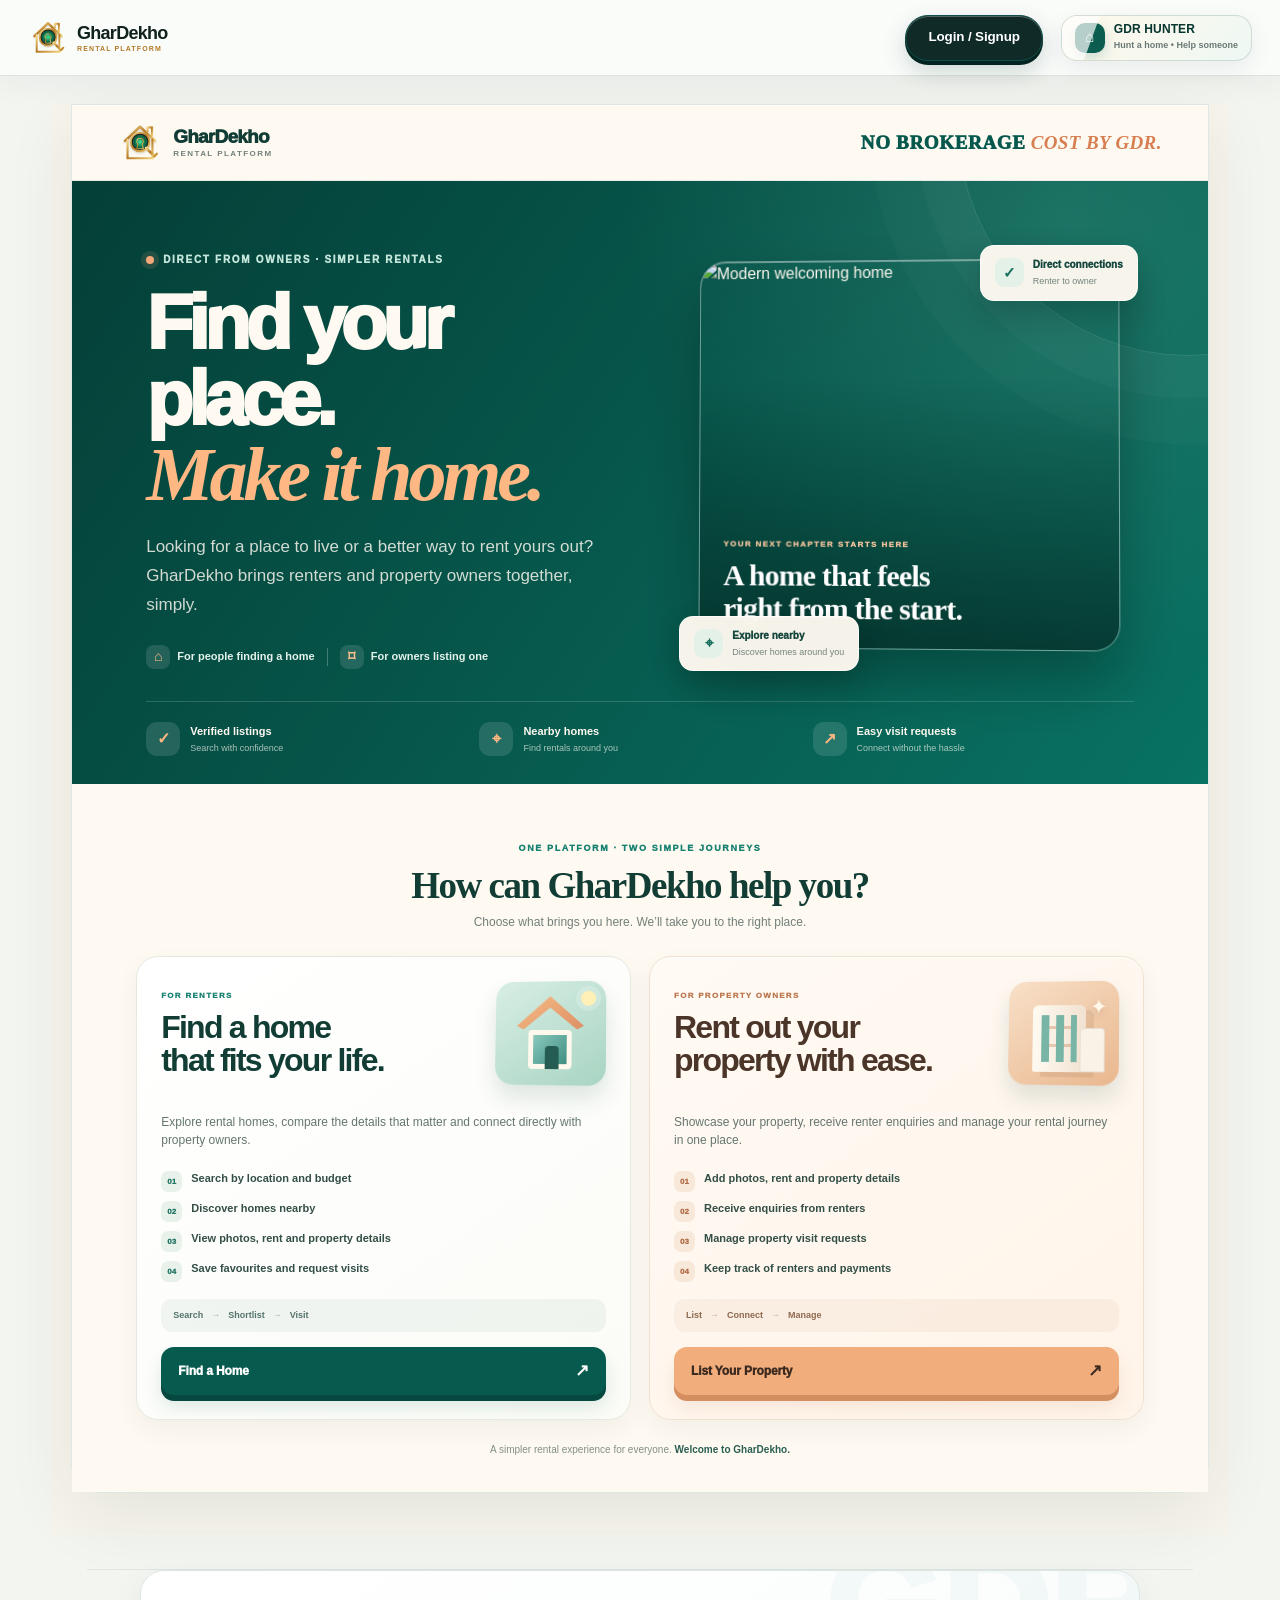
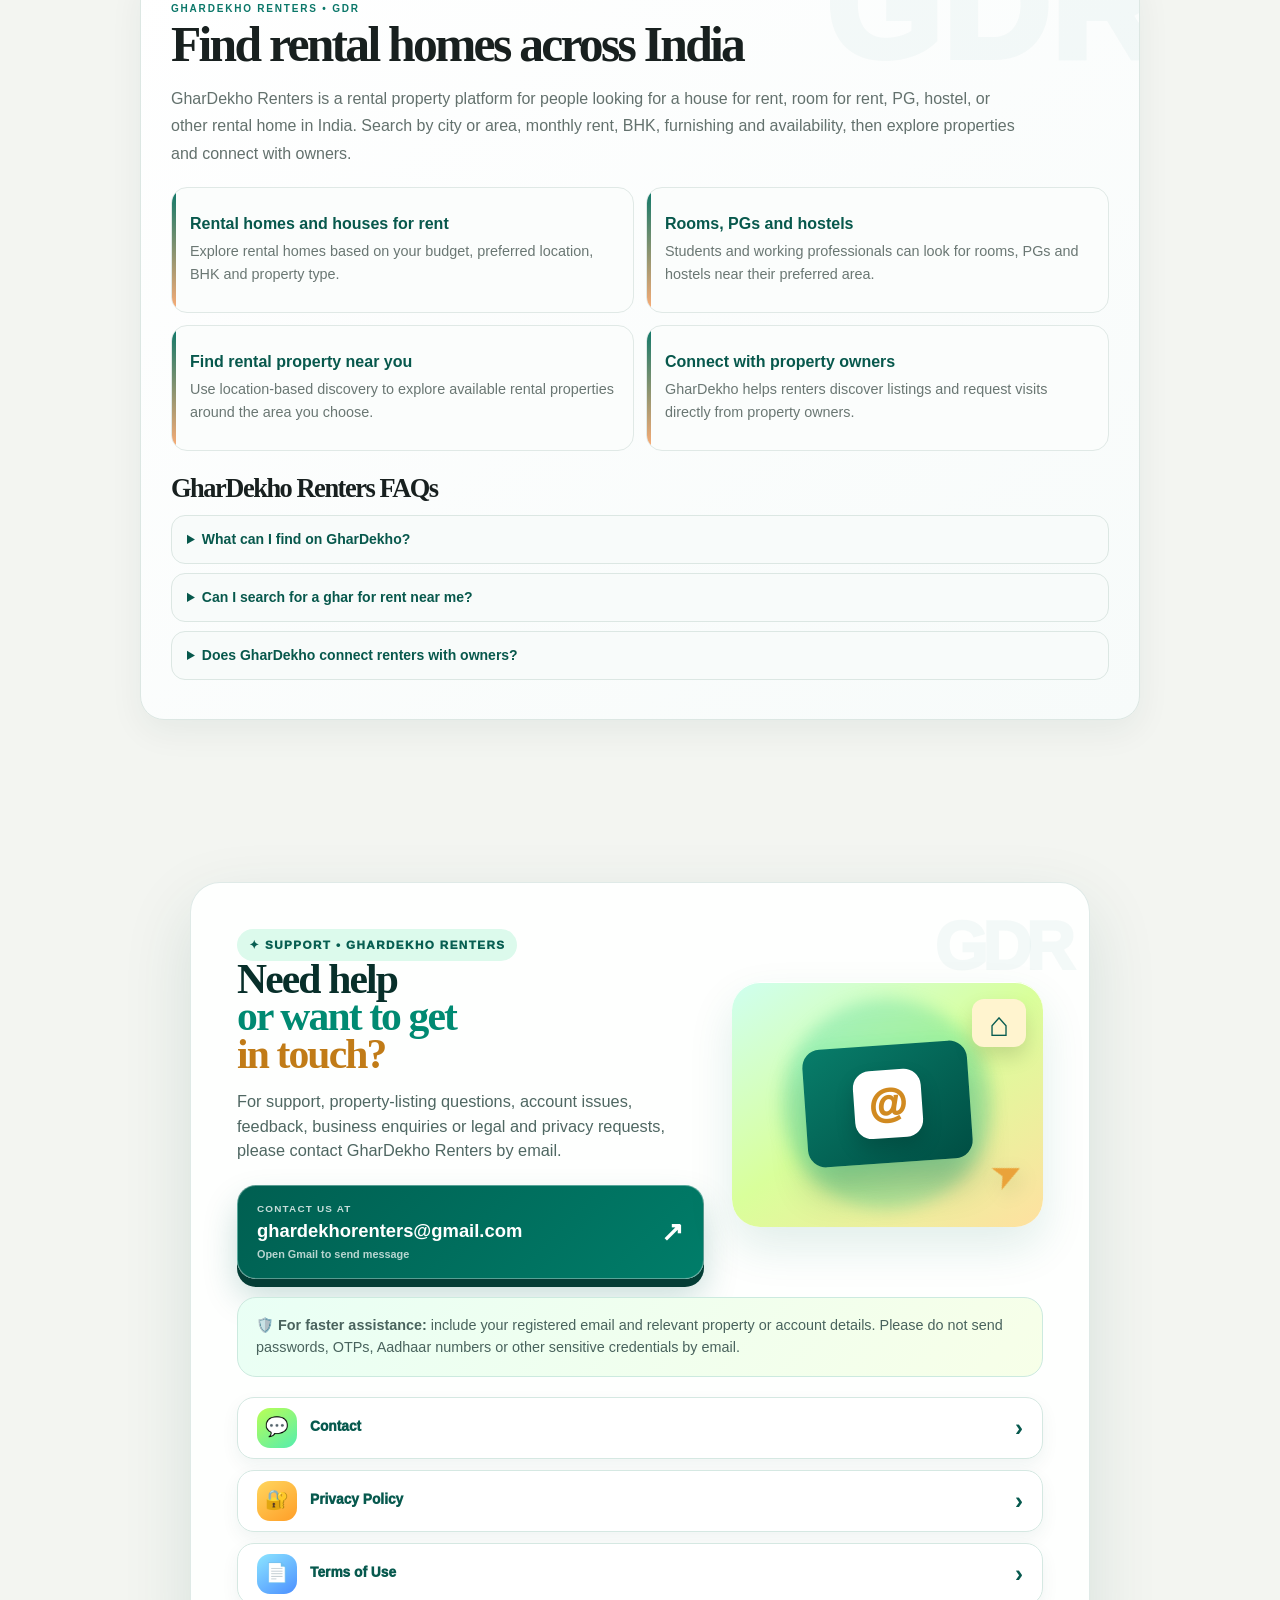
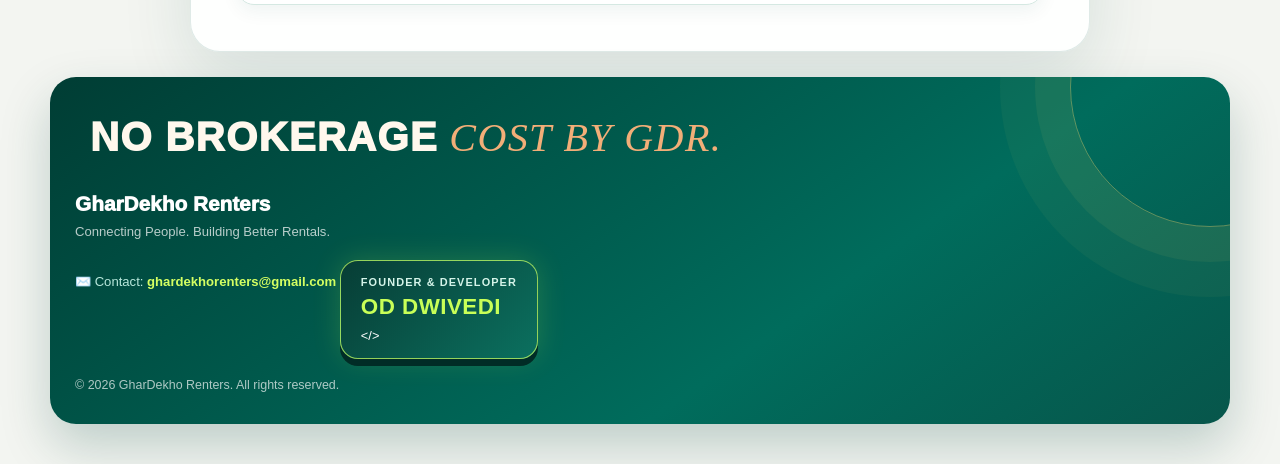
==== index.html @ 049d3e1b "Apply renter dashboard UI refinement" ====
<!DOCTYPE html>
<script id="gdr-admin-entrypoint">
(function(){
  try{
    var q=new URLSearchParams(location.search);
    var admin=q.get("admin")==="1";
    var auth=q.get("auth")==="1";
    if(admin && !auth && location.pathname!=="/admin" && location.pathname!=="/admin/"){
      location.replace("/admin/");
    }
  }catch(e){}
})();
</script>
<html lang="en">

<head>
<!-- GDR ADMIN ROUTE HARD ISOLATION: /admin must never boot the public SPA UI. -->
<script id="gdr-admin-route-hard-isolation">
(function(){
  var path=String(window.location.pathname||"").replace(/\/+$/,"")||"/";
  var isAdmin=path==="/admin" || path==="/admin/control" || path==="/admin/control.html" || new URLSearchParams(window.location.search).get("admin")==="1";
  if(!isAdmin) return;

  window.__gdAdminHardRoute=true;
  document.documentElement.classList.add("gd-admin-hard-route");

  /* The page accumulated many DOM MutationObservers. On /admin they are not
     needed and were causing a feedback/render storm (~500 MB and 'Page
     Unresponsive'). Keep the public SPA observers disabled on this route. */
  try{
    window.MutationObserver=class GDRAdminNoopMutationObserver{
      constructor(){}
      observe(){}
      disconnect(){}
      takeRecords(){return [];}
    };
  }catch(e){}

  function enforce(){
    document.documentElement.classList.add("gd-admin-hard-route");
    if(!document.body) return;

    document.body.classList.add("gd-auth-page");
    document.body.classList.remove("gd-renter-mode","gd-owner-mode");

    [
      "loggedOutLanding","homeSection","propertiesSection","visitSection",
      "propertyDetails","passwordResetSection","seoRentalGuide"
    ].forEach(function(id){
      var el=document.getElementById(id);
      if(el) el.style.setProperty("display","none","important");
    });

    var header=document.querySelector("header");
    if(header) header.style.setProperty("display","none","important");

    var footer=document.querySelector("footer");
    if(footer) footer.style.setProperty("display","none","important");

    var gateway=document.getElementById("gdAuthGateway");
    if(gateway) gateway.style.setProperty("display","none","important");

    var form=document.getElementById("gdAuthFormShell");
    if(form) form.style.setProperty("display","grid","important");

    var login=document.getElementById("loginSection");
    var adminMode=document.body.classList.contains("gd-admin-mode");
    var authenticated=document.body.classList.contains("gd-authenticated");

    if(login && !adminMode && !authenticated){
      login.style.setProperty("display","grid","important");
      login.style.setProperty("visibility","visible","important");
      login.style.setProperty("opacity","1","important");
    }

    var title=document.getElementById("premiumAuthTitle");
    var intro=document.getElementById("premiumAuthIntro");
    var brand=document.getElementById("gdAuthBrandText");
    var hint=document.getElementById("loginRoleHint");
    if(title && !adminMode) title.textContent="Admin Login";
    if(intro && !adminMode) intro.textContent="Secure administrator access. Email and password only.";
    if(brand && !adminMode) brand.textContent="Restricted GharDekho administration workspace.";
    if(hint && !adminMode) hint.textContent="Only the authorized admin account can enter the Admin Control Center.";

    ["signupBtn","googleLoginBtn","adminLoginModeBtn"].forEach(function(id){
      var el=document.getElementById(id);
      if(el) el.style.setProperty("display","none","important");
    });
    document.querySelectorAll(".gd-v4-role-switch,.gd-auth-mode-tabs,.role-switch").forEach(function(el){
      el.style.setProperty("display","none","important");
    });

    try{
      window.__gdAdminLoginRequested=true;
      sessionStorage.setItem("gd_login_destination","admin");
      sessionStorage.setItem("gd_pending_login_role","admin");
      sessionStorage.setItem("gd_active_role","admin");
    }catch(e){}
  }

  if(document.readyState==="loading"){
    document.addEventListener("DOMContentLoaded",enforce,{once:true});
  }else{
    enforce();
  }
  window.addEventListener("load",enforce,{once:true});
  window.addEventListener("pageshow",enforce);
  setTimeout(enforce,50);
  setTimeout(enforce,300);
  setTimeout(enforce,1000);
})();
</script>
<style id="gdr-admin-route-hard-isolation-css">
html.gd-admin-hard-route body > header,
html.gd-admin-hard-route body > footer,
html.gd-admin-hard-route #loggedOutLanding,
html.gd-admin-hard-route #homeSection,
html.gd-admin-hard-route #propertiesSection,
html.gd-admin-hard-route #visitSection,
html.gd-admin-hard-route #propertyDetails,
html.gd-admin-hard-route #passwordResetSection,
html.gd-admin-hard-route #seoRentalGuide,
html.gd-admin-hard-route #gdAuthGateway{
  display:none!important;
}
html.gd-admin-hard-route body > header,
html.gd-admin-hard-route body > footer{
  display:none!important;
}
html.gd-admin-hard-route main > section{
  display:none!important;
}
html.gd-admin-hard-route main > #loginSection{
  display:grid!important;
  visibility:visible!important;
  opacity:1!important;
}
html.gd-admin-hard-route main > #dashboardSection{
  display:none!important;
}
html.gd-admin-hard-route body.gd-admin-mode main > #loginSection{
  display:none!important;
}
html.gd-admin-hard-route body.gd-admin-mode main > #dashboardSection,
html.gd-admin-hard-route body.gd-authenticated.gd-admin-mode main > #dashboardSection{
  display:block!important;
}
html.gd-admin-hard-route body:not(.gd-admin-mode):not(.gd-authenticated) #loginSection{
  display:grid!important;
  visibility:visible!important;
  opacity:1!important;
}
html.gd-admin-hard-route body:not(.gd-admin-mode):not(.gd-authenticated) #gdAuthFormShell{
  display:grid!important;
}
html.gd-admin-hard-route body.gd-admin-mode #dashboardSection,
html.gd-admin-hard-route body.gd-authenticated.gd-admin-mode #dashboardSection{
  display:block!important;
}
html.gd-admin-hard-route body:not(.gd-admin-mode) .gd-v4-role-switch,
html.gd-admin-hard-route body:not(.gd-admin-mode) .gd-auth-mode-tabs,
html.gd-admin-hard-route body:not(.gd-admin-mode) .role-switch{
  display:none!important;
}
</style>
    <meta charset="UTF-8">
    <meta name="viewport" content="width=device-width, initial-scale=1.0">
    <meta name="referrer" content="strict-origin-when-cross-origin">

    <title>GharDekho Renters | House for Rent, Rooms, PGs & Hostels in India</title>
    <meta name="description" content="GharDekho Renters helps you find a ghar for rent, rental homes, rooms, PGs and hostels in India. Search by location, rent, BHK and availability, then connect directly with property owners.">
    <meta name="application-name" content="GharDekho Renters">
    <meta name="robots" content="index, follow, max-image-preview:large, max-snippet:-1, max-video-preview:-1">
    <link rel="canonical" href="https://ghardekhorenters.com/">
    <link rel="icon" href="https://ghardekhorenters.com/assets/gdr-mark.svg" type="image/svg+xml" sizes="any">
    <link rel="shortcut icon" href="https://ghardekhorenters.com/assets/gdr-mark.svg" type="image/svg+xml">
    <link rel="apple-touch-icon" href="https://ghardekhorenters.com/assets/gdr-mark.svg">
    <meta name="theme-color" content="#0b5d50">
    <meta property="og:image" content="https://ghardekhorenters.com/assets/gdr-logo.svg">
    <meta property="og:image:alt" content="GharDekho Renters GDR logo">
    <meta name="twitter:image" content="https://ghardekhorenters.com/assets/gdr-logo.svg">
    <meta property="og:site_name" content="GharDekho Renters">
    <meta property="og:type" content="website">
    <meta property="og:title" content="GharDekho Renters | House for Rent, Rooms, PGs & Hostels in India">
    <meta property="og:description" content="Find a ghar for rent, rental homes, rooms, PGs and hostels in India and connect directly with property owners.">
    <meta property="og:url" content="https://ghardekhorenters.com/">
    <meta name="twitter:card" content="summary">
    <meta name="twitter:title" content="GharDekho Renters | House for Rent, Rooms, PGs & Hostels in India">
    <meta name="twitter:description" content="Find a ghar for rent, rental homes, rooms, PGs and hostels in India.">
    <meta name="build" content="GharDekho Renters Premium Mobile v2">
    <script type="application/ld+json">
    {
      "@context": "https://schema.org",
      "@type": "Organization",
      "name": "GharDekho Renters",
      "alternateName": "GharDekho",
      "url": "https://ghardekhorenters.com/",
      "description": "GharDekho Renters (GDR) is a rental property discovery platform for rental homes, rooms, PGs and hostels across India. Renters can search by location, budget, BHK, furnishing and availability, then connect directly with property owners.",
      "logo": {
        "@type": "ImageObject",
        "url": "https://ghardekhorenters.com/assets/gdr-logo.svg",
        "width": 900,
        "height": 250
      },
      "contactPoint": {
        "@type": "ContactPoint",
        "contactType": "customer support",
        "email": "ghardekhorenters@gmail.com"
      },
      "founder": {
        "@type": "Person",
        "name": "OD Dwivedi",
        "description": "Founder and Developer of GharDekho Renters. Pursuing a Bachelor of Technology (B.Tech) in Computer Science and Engineering.",
        "alumniOf": {
          "@type": "EducationalOrganization",
          "name": "Delhi Public School, Vindhyanagar"
        },
        "hasCredential": {
          "@type": "EducationalOccupationalCredential",
          "credentialCategory": "Bachelor of Technology (B.Tech) in Computer Science and Engineering",
          "educationalLevel": "Undergraduate"
        }
      }
    }
    </script>
    <script type="application/ld+json">
    {
      "@context": "https://schema.org",
      "@type": "WebSite",
      "name": "GharDekho Renters",
      "alternateName": ["GharDekho", "GDR", "GharDekho Renters"],
      "url": "https://ghardekhorenters.com/",
      "description": "Find rental homes, rooms, PGs and hostels in India and connect directly with property owners."
    }
    </script>


    <style id="ghardekho-brand-v1-embedded">

/* =========================================================
   GHARDEKHO BRAND SYSTEM v1
   Visual redesign layer — functionality-safe
   ========================================================= */

:root {
  --gd-brand: #1f5f5b;
  --gd-brand-dark: #174a47;
  --gd-brand-soft: #e8f3f1;
  --gd-accent: #d98b45;
  --gd-accent-soft: #fff3e7;

  --gd-bg: #f7f8f6;
  --gd-surface: #ffffff;
  --gd-surface-soft: #f2f5f3;

  --gd-text: #18201f;
  --gd-text-soft: #5f6b68;
  --gd-text-faint: #7b8582;

  --gd-border: #dfe6e3;
  --gd-border-strong: #cbd6d2;

  --gd-success: #19734b;
  --gd-success-bg: #e9f6ef;
  --gd-danger: #b43b3b;
  --gd-danger-bg: #fff0f0;
  --gd-warning: #9a641c;
  --gd-warning-bg: #fff6e8;

  --gd-radius-sm: 10px;
  --gd-radius-md: 14px;
  --gd-radius-lg: 20px;

  --gd-shadow-sm: 0 2px 10px rgba(24, 32, 31, .06);
  --gd-shadow-md: 0 8px 28px rgba(24, 32, 31, .08);
  --gd-shadow-lg: 0 16px 42px rgba(24, 32, 31, .11);

  --gd-container: 1180px;
}

/* ---------- Base ---------- */

html {
  scroll-behavior: smooth;
  background: var(--gd-bg);
}

body {
  margin: 0;
  background:
    radial-gradient(circle at 90% 0%, rgba(31,95,91,.055), transparent 28rem),
    var(--gd-bg);
  color: var(--gd-text);
  font-family: Inter, ui-sans-serif, system-ui, -apple-system, BlinkMacSystemFont,
    "Segoe UI", sans-serif;
  font-size: 16px;
  line-height: 1.55;
  overflow-x: hidden;
}

*,
*::before,
*::after {
  box-sizing: border-box;
}

button,
input,
select,
textarea {
  font: inherit;
}

button,
a,
select,
input,
textarea {
  -webkit-tap-highlight-color: transparent;
}

button {
  min-height: 48px;
  border-radius: var(--gd-radius-sm);
  font-weight: 750;
  letter-spacing: -.01em;
  transition:
    transform .16s ease,
    box-shadow .16s ease,
    background-color .16s ease,
    border-color .16s ease,
    color .16s ease;
}

button:hover {
  transform: translateY(-1px);
}

button:active {
  transform: translateY(0);
}

button:focus-visible,
a:focus-visible,
input:focus-visible,
select:focus-visible,
textarea:focus-visible {
  outline: 3px solid rgba(31, 95, 91, .25);
  outline-offset: 2px;
}

/* ---------- Header ---------- */

header {
  position: sticky;
  top: 0;
  z-index: 1000;
  width: 100%;
  min-height: 72px;
  display: flex;
  align-items: center;
  gap: 24px;
  padding: 12px max(20px, calc((100% - var(--gd-container)) / 2));
  background: rgba(255,255,255,.94);
  border-bottom: 1px solid rgba(223,230,227,.9);
  box-shadow: 0 2px 18px rgba(24,32,31,.045);
  backdrop-filter: blur(14px);
}

header h1 {
  margin: 0;
  color: var(--gd-brand-dark);
  font-size: 1.55rem;
  line-height: 1;
  font-weight: 850;
  letter-spacing: -.045em;
  white-space: nowrap;
}

header nav {
  display: flex;
  align-items: center;
  gap: 22px;
  flex: 1;
}

header nav a {
  position: relative;
  color: var(--gd-text-soft);
  text-decoration: none;
  font-size: .94rem;
  font-weight: 700;
}

header nav a:hover {
  color: var(--gd-brand);
}

header nav a::after {
  content: "";
  position: absolute;
  left: 0;
  right: 100%;
  bottom: -7px;
  height: 2px;
  border-radius: 99px;
  background: var(--gd-brand);
  transition: right .18s ease;
}

header nav a:hover::after {
  right: 0;
}

#loginBtn,
#logoutBtn {
  position: relative;
  width: auto;
  min-width: 132px;
  min-height: 50px;
  padding: 0 19px;
  border: 1px solid rgba(255,255,255,.42);
  border-radius: 999px;
  background: radial-gradient(circle at 28% 18%,rgba(255,255,255,.20),transparent 32%),linear-gradient(180deg,#124f4a 0%,#073b37 48%,#062f2d 100%);
  color: #fff;
  font-weight: 900;
  letter-spacing: .01em;
  box-shadow: inset 0 1px 0 rgba(255,255,255,.28), inset 0 -3px 0 rgba(0,0,0,.16), 0 4px 0 #022421, 0 9px 18px rgba(4,50,46,.24), 0 18px 32px rgba(4,50,46,.10);
  overflow: hidden;
  transform: translateY(0);
  transition: transform .16s ease, box-shadow .16s ease, filter .16s ease;
}
#logoutBtn::before {
  content: "";
  position: absolute;
  left: 10%;
  right: 10%;
  top: 5px;
  height: 42%;
  border-radius: 999px;
  background: linear-gradient(180deg,rgba(255,255,255,.24),rgba(255,255,255,0));
  pointer-events: none;
}
#logoutBtn:hover {
  background: radial-gradient(circle at 28% 18%,rgba(255,255,255,.22),transparent 32%),linear-gradient(180deg,#165c56 0%,#073f3b 48%,#062f2d 100%);
  transform: translateY(-3px);
  filter: brightness(1.06);
  box-shadow: inset 0 1px 0 rgba(255,255,255,.32), inset 0 -3px 0 rgba(0,0,0,.16), 0 7px 0 #022421, 0 14px 25px rgba(4,50,46,.28), 0 22px 38px rgba(4,50,46,.12);
}
#logoutBtn:active {
  transform: translateY(2px);
  box-shadow: inset 0 1px 0 rgba(255,255,255,.20), inset 0 -2px 0 rgba(0,0,0,.18), 0 2px 0 #022421, 0 6px 12px rgba(4,50,46,.18);
}
#logoutBtn::after {
  content: "";
  position: absolute;
  inset: 2px;
  border-radius: 999px;
  border: 1px solid rgba(255,255,255,.10);
  pointer-events: none;
}
#logoutBtn { z-index: 1; }

#loginBtn:hover { background: var(--gd-brand-dark); }

/* ---------- Main layout ---------- */

main {
  width: min(var(--gd-container), calc(100% - 40px));
  margin: 0 auto;
  padding: 42px 0 72px;
}

section {
  scroll-margin-top: 92px;
}

#homeSection {
  position: relative;
  padding: 52px 0 36px;
}

#homeSection > h2 {
  max-width: 760px;
  margin: 0;
  color: var(--gd-text);
  font-size: clamp(2.15rem, 5vw, 4rem);
  line-height: 1.04;
  letter-spacing: -.055em;
  font-weight: 850;
}

#homeSection > p:not(#locationStatus) {
  max-width: 650px;
  margin: 18px 0 26px;
  color: var(--gd-text-soft);
  font-size: 1.08rem;
}

#authStatus {
  display: none;
}

#backendMessage {
  margin: 12px 0;
  border-radius: var(--gd-radius-sm);
}

#ownerAddPropertyCard input::placeholder,
#ownerAddPropertyCard textarea::placeholder {
  color: #a8b5b2 !important;
  opacity: 1 !important;
  font-weight: 500 !important;
}

#ownerAddPropertyCard input,
#ownerAddPropertyCard textarea {
  color: var(--gd-text);
}

#mobilePropertySubmitStatus {
  margin: 10px 0 8px;
  padding: 0 4px;
  min-height: 0;
  font-size: 13px;
  line-height: 1.45;
  font-weight: 650;
}

#mobilePropertySubmitStatus.error {
  padding: 11px 13px;
  color: #8a2f2f;
  background: #fff4f4;
  border: 1px solid #f0caca;
  border-radius: 12px;
}

#mobilePropertySubmitStatus.info {
  padding: 11px 13px;
  color: #49645f;
  background: #f4f9f7;
  border: 1px solid #d9e8e3;
  border-radius: 12px;
}

#mobilePropertySubmitStatus.success {
  padding: 11px 13px;
  color: #17665e;
  background: #eef9f5;
  border: 1px solid #cce7df;
  border-radius: 12px;
}

/* ---------- Search ---------- */

.search-box {
  position: relative;
  display: grid;
  grid-template-columns: minmax(220px, 1.7fr) minmax(130px, .8fr) minmax(150px, .9fr) minmax(150px, .9fr);
  gap: 10px;
  padding: 12px;
  margin-top: 28px;
  background: var(--gd-surface);
  border: 1px solid var(--gd-border);
  border-radius: var(--gd-radius-lg);
  box-shadow: var(--gd-shadow-md);
}

.search-box input,
.search-box select {
  min-height: 52px;
  width: 100%;
  padding: 0 15px;
  color: var(--gd-text);
  background: #fff;
  border: 1px solid var(--gd-border);
  border-radius: var(--gd-radius-sm);
}

.search-box input::placeholder {
  color: var(--gd-text-faint);
}

.search-box input:focus,
.search-box select:focus {
  border-color: var(--gd-brand);
  box-shadow: 0 0 0 3px rgba(31,95,91,.09);
}

#searchBtn {
  background: var(--gd-brand);
  color: #fff;
  box-shadow: 0 6px 18px rgba(31,95,91,.18);
}

#searchBtn:hover {
  background: var(--gd-brand-dark);
}

#nearMeBtn {
  background: var(--gd-brand-soft);
  color: var(--gd-brand-dark);
  border: 1px solid #c9dfdb;
}

#radiusSelect {
  background: var(--gd-surface-soft);
}

#locationStatus {
  min-height: 26px;
  margin: 12px 4px 0;
  color: var(--gd-text-soft);
  font-size: .92rem;
}

/* ---------- Section headings ---------- */

#propertiesSection {
  padding-top: 36px;
}

.section-title,
#propertiesSection h2 {
  margin: 0;
  color: var(--gd-text);
  font-size: clamp(1.55rem, 3vw, 2.15rem);
  line-height: 1.15;
  letter-spacing: -.035em;
  font-weight: 820;
}

#propertiesSection > .small-text {
  margin: 8px 0 22px;
  color: var(--gd-text-soft);
}

/* ---------- Property grid/cards ---------- */

.property-grid {
  display: grid;
  grid-template-columns: repeat(3, minmax(0, 1fr));
  gap: 18px;
  margin-top: 18px;
}

.property-card {
  min-width: 0;
  overflow: hidden;
  background: var(--gd-surface);
  border: 1px solid var(--gd-border);
  border-radius: var(--gd-radius-lg);
  box-shadow: var(--gd-shadow-sm);
  transition: transform .2s ease, box-shadow .2s ease, border-color .2s ease;
}

.property-card:hover {
  transform: translateY(-3px);
  border-color: #cbd9d5;
  box-shadow: var(--gd-shadow-md);
}

.property-card-image {
  display: block;
  width: 100%;
  height: 218px;
  object-fit: cover;
}

.property-card-body {
  padding: 18px;
}

.property-card-body h3 {
  margin: 0 0 7px;
  color: var(--gd-text);
  font-size: 1.14rem;
  line-height: 1.25;
  font-weight: 800;
  letter-spacing: -.02em;
}

.property-card-body p {
  margin: 7px 0;
  color: var(--gd-text-soft);
  font-size: .94rem;
}

.property-rent {
  margin: 12px 0 8px !important;
  color: var(--gd-brand-dark) !important;
  font-size: 1.35rem !important;
  font-weight: 850 !important;
  letter-spacing: -.025em;
}

.property-actions,
.detail-actions {
  display: flex;
  flex-wrap: wrap;
  gap: 9px;
  margin-top: 15px;
}

.property-actions button,
.detail-actions button,
.detail-actions a {
  min-height: 46px;
  width: auto;
  padding: 0 15px;
}

.favorite-btn {
  background: #fff !important;
  color: var(--gd-text) !important;
  border: 1px solid var(--gd-border-strong) !important;
}

.property-actions button:not(.favorite-btn),
.detail-actions button {
  background: var(--gd-brand);
  color: #fff;
}

.property-actions button:not(.favorite-btn):hover,
.detail-actions button:hover {
  background: var(--gd-brand-dark);
}

/* ---------- Status badges ---------- */

.verified-badge,
.available-badge,
.owner-badge,
.renter-occupied-badge,
.occupied-badge,
.pending-badge,
.soon-backend-badge,
.soon-available-badge {
  display: inline-flex;
  align-items: center;
  min-height: 30px;
  padding: 4px 10px;
  border-radius: 999px;
  font-size: .76rem;
  font-weight: 800;
}

.verified-badge,
.available-badge,
.owner-badge {
  background: var(--gd-success-bg) !important;
  color: var(--gd-success) !important;
  border: 1px solid #c8e7d5 !important;
}

.occupied-badge,
.renter-occupied-badge,
.pending-badge {
  background: var(--gd-danger-bg) !important;
  color: var(--gd-danger) !important;
  border: 1px solid #f0c9c9 !important;
}

.soon-backend-badge,
.soon-available-badge {
  background: var(--gd-warning-bg) !important;
  color: var(--gd-warning) !important;
  border: 1px solid #f0d5a8 !important;
}

/* ---------- Detail page ---------- */

#propertyDetails {
  padding-top: 30px;
}

#propertyDetails > h2 {
  margin-bottom: 16px;
}

.property-detail-card {
  overflow: hidden;
  background: var(--gd-surface);
  border: 1px solid var(--gd-border);
  border-radius: var(--gd-radius-lg);
  box-shadow: var(--gd-shadow-md);
}

.property-detail-image {
  width: 100%;
  max-height: 560px;
  object-fit: cover;
}

.property-detail-body {
  padding: 24px;
}

.detail-rent {
  margin: 7px 0 12px;
  color: var(--gd-brand-dark);
  font-size: clamp(1.8rem, 5vw, 2.65rem);
  line-height: 1;
  font-weight: 900;
  letter-spacing: -.04em;
}

.detail-rent span {
  color: var(--gd-text-soft);
  font-size: .95rem;
  font-weight: 600;
  letter-spacing: 0;
}

.detail-location {
  color: var(--gd-text-soft);
}

/* ---------- Owner explore restrictions ---------- */
/* Owners may explore nearby properties and request visits, but do not get
   renter-only favourites/save controls while in Owner explore mode. */
body.gd-owner-mode .owner-saved-properties-card {
  display: block !important;
}

/* ---------- Auth ---------- */

#loginSection {
  max-width: 620px;
  margin: 34px auto 0;
}

.auth-card {
  padding: 28px;
  background: var(--gd-surface);
  border: 1px solid var(--gd-border);
  border-radius: var(--gd-radius-lg);
  box-shadow: var(--gd-shadow-md);
}

.auth-card h3 {
  margin-top: 0;
}

.auth-card .small-text {
  color: var(--gd-text-soft);
}

.auth-grid {
  display: grid;
  grid-template-columns: 1fr;
  gap: 12px;
}

.auth-grid input,
.auth-card input,
.auth-card select {
  min-height: 52px;
  width: 100%;
  padding: 0 15px;
  border: 1px solid var(--gd-border-strong);
  border-radius: var(--gd-radius-sm);
}

.role-switch {
  display: grid;
  grid-template-columns: 1fr 1fr;
  gap: 10px;
  margin: 18px 0;
}

.role-switch label {
  display: flex;
  align-items: center;
  justify-content: center;
  min-height: 50px;
  padding: 0 12px;
  color: var(--gd-text-soft);
  background: var(--gd-surface-soft);
  border: 1px solid var(--gd-border);
  border-radius: var(--gd-radius-sm);
  font-weight: 750;
  cursor: pointer;
}

.role-switch input {
  width: auto !important;
  min-height: auto !important;
  margin-right: 8px;
}

#signupBtn,
#loginSubmitBtn {
  width: 100%;
  margin-top: 9px;
  background: var(--gd-brand);
  color: #fff;
}

.security-note {
  margin-top: 16px;
  padding: 12px 14px;
  background: var(--gd-brand-soft);
  color: var(--gd-brand-dark);
  border: 1px solid #cfe2de;
  border-radius: var(--gd-radius-sm);
  font-size: .87rem;
}

/* ---------- Visit booking ---------- */

#visitSection {
  max-width: 680px;
  margin: 28px auto;
  padding: 26px;
  background: var(--gd-surface);
  border: 1px solid var(--gd-border);
  border-radius: var(--gd-radius-lg);
  box-shadow: var(--gd-shadow-md);
}

#visitSection input {
  width: 100%;
  min-height: 52px;
  margin: 6px 0;
  padding: 0 14px;
  border: 1px solid var(--gd-border-strong);
  border-radius: var(--gd-radius-sm);
}

#bookVisitBtn {
  width: 100%;
  margin-top: 12px;
  background: var(--gd-brand);
  color: #fff;
}

/* ---------- Dashboard / account area ---------- */

#dashboardSection {
  margin-top: 38px;
  padding: 0;
  background: transparent;
  border: 0;
  box-shadow: none;
}

#dashboardSection > h2 {
  margin-bottom: 4px;
  font-size: clamp(1.6rem, 3vw, 2.2rem);
}

.dashboard-card,
.owner-panel {
  background: var(--gd-surface);
  border: 1px solid var(--gd-border);
  border-radius: var(--gd-radius-md);
  box-shadow: var(--gd-shadow-sm);
}

.dashboard-card {
  padding: 20px;
  margin-top: 14px;
}

.dashboard-card h3 {
  margin-top: 0;
  color: var(--gd-text);
  font-size: 1.08rem;
}

.owner-property-row,
.visit-row {
  padding: 14px;
  margin: 9px 0;
  background: var(--gd-surface-soft);
  border: 1px solid var(--gd-border);
  border-radius: var(--gd-radius-sm);
}

.owner-image-upload-field { grid-column: 1 / -1; padding: 16px; border: 1px dashed #cbd6d2; border-radius: 14px; background: #f8fbfa; }
.owner-upload-label { display:flex; flex-direction:column; gap:4px; margin-bottom:10px; color:#174a47; font-weight:800; cursor:pointer; }
.owner-upload-label small { color:#5f6b68; font-weight:500; }
.owner-image-upload-actions { display:flex; gap:10px; flex-wrap:wrap; margin-bottom:10px; }
.secondary-action-btn { border:1px solid #cbd6d2; background:#fff; color:#174a47; border-radius:10px; padding:10px 14px; font-weight:700; cursor:pointer; }
.secondary-action-btn:hover { background:#e8f3f1; }
.property-image-preview { display:flex; align-items:center; gap:12px; margin:10px 0; padding:10px; background:#fff; border:1px solid #dfe6e3; border-radius:12px; }
.property-image-preview img { width:88px; height:66px; object-fit:cover; border-radius:8px; border:1px solid #dfe6e3; }
.property-image-preview span { min-width:0; overflow-wrap:anywhere; color:#5f6b68; font-size:.9rem; }
@media (max-width:680px) { .owner-image-upload-field { grid-column:auto; } }

#addPropertyForm {
  display: grid;
  gap: 10px;
}

#addPropertyForm input,
#addPropertyForm select,
#addPropertyForm textarea {
  width: 100%;
  min-height: 52px;
  padding: 12px 14px;
  border: 1px solid var(--gd-border-strong);
  border-radius: var(--gd-radius-sm);
}

#addPropertyForm textarea {
  min-height: 130px;
}

.gd-owner-location-actions{display:flex;flex-wrap:wrap;align-items:center;gap:8px;margin-top:8px}
.gd-owner-location-actions button{min-height:42px;padding:9px 14px}
.gd-owner-location-actions small{flex:1 1 220px;color:var(--gd-text-soft);font-size:.82rem}
#useOwnerCurrentLocationBtn:disabled{opacity:.65;cursor:wait}

#verifyLocationBtn {
  background: var(--gd-brand-soft);
  color: var(--gd-brand-dark);
  border: 1px solid #c9dfdb;
}

#addPropertyBtn {
  background: var(--gd-brand);
  color: #fff;
}

/* ---------- Pagination / states ---------- */

.pagination-controls {
  display: flex;
  justify-content: flex-end;
  align-items: center;
  gap: 8px;
  margin-top: 16px;
  color: var(--gd-text-soft);
  font-size: .9rem;
}

.pagination-controls select {
  width: auto;
  min-width: 80px;
  min-height: 42px;
  padding: 0 10px;
  border: 1px solid var(--gd-border);
  border-radius: var(--gd-radius-sm);
  background: #fff;
}

.pagination {
  display: flex;
  justify-content: center;
  align-items: center;
  gap: 9px;
  margin: 22px 0;
}

.empty-state {
  width: 100%;
  padding: 42px 22px;
  text-align: center;
  background: var(--gd-surface);
  border: 1px dashed var(--gd-border-strong);
  border-radius: var(--gd-radius-lg);
}

.empty-state h3 {
  margin-top: 0;
}

.loading-text {
  padding: 48px 20px;
  text-align: center;
  color: var(--gd-text-soft);
}

/* ---------- Generic messages ---------- */

.backend-message.success {
  background: var(--gd-success-bg);
  color: var(--gd-success);
  border: 1px solid #c8e7d5;
}

.backend-message.error {
  background: var(--gd-danger-bg);
  color: var(--gd-danger);
  border: 1px solid #f0c9c9;
}

.small-text,
.muted {
  color: var(--gd-text-soft);
  font-size: .9rem;
}

/* ---------- Footer ---------- */

footer {
  width: min(var(--gd-container), calc(100% - 40px)) !important;
  margin: 0 auto 28px !important;
  padding-top: 22px;
  color: var(--gd-text-faint) !important;
  border-top: 1px solid var(--gd-border);
  font-size: .82rem !important;
}

/* ---------- Responsive ---------- */

@media (max-width: 960px) {
  header {
    gap: 16px;
  }

  header nav {
    gap: 16px;
  }

  .property-grid {
    grid-template-columns: repeat(2, minmax(0, 1fr));
  }

  .search-box {
    grid-template-columns: repeat(2, minmax(0, 1fr));
  }
}

@media (max-width: 680px) {
  header {
    min-height: 64px;
    padding: 10px 16px;
    gap: 12px;
  }

  header h1 {
    font-size: 1.38rem;
  }

  header nav {
    order: 3;
    width: 100%;
    overflow-x: auto;
    padding: 2px 0 4px;
    gap: 18px;
    scrollbar-width: none;
  }

  header nav::-webkit-scrollbar {
    display: none;
  }

  header nav a {
    flex: 0 0 auto;
    font-size: .9rem;
  }

  #loginBtn,
  #logoutBtn {
    min-width: 112px;
    min-height: 44px;
    padding: 0 13px;
    font-size: .88rem;
  }

  main {
    width: min(100% - 28px, var(--gd-container));
    padding-top: 22px;
  }

  #homeSection {
    padding: 28px 0 22px;
  }

  #homeSection > h2 {
    font-size: clamp(2rem, 10vw, 2.85rem);
    letter-spacing: -.05em;
  }

  #homeSection > p:not(#locationStatus) {
    margin-top: 14px;
    font-size: 1rem;
  }

  .search-box {
    grid-template-columns: 1fr 1fr;
    gap: 9px;
    padding: 10px;
    margin-top: 20px;
    border-radius: 16px;
  }

  .search-box input,
  .search-box select {
    min-height: 50px;
    font-size: .94rem;
  }

  .search-box input {
    grid-column: 1 / -1;
  }

  #searchBtn,
  #nearMeBtn {
    width: 100%;
  }

  #radiusSelect {
    grid-column: 1 / -1;
  }

  .property-grid {
    grid-template-columns: 1fr;
    gap: 14px;
  }

  .property-card-image {
    height: 205px;
  }

  .property-card-body {
    padding: 16px;
  }

  .property-actions {
    display: grid;
    grid-template-columns: 1fr 1.4fr;
  }

  .property-actions button {
    width: 100%;
  }

  .pagination-controls {
    justify-content: space-between;
  }

  #loginSection,
  #visitSection {
    margin-top: 22px;
  }

  .auth-card,
  #visitSection {
    padding: 20px 16px;
    border-radius: 16px;
  }

  .role-switch {
    grid-template-columns: 1fr;
  }

  .detail-actions {
    display: grid;
    grid-template-columns: 1fr;
  }

  .detail-actions a,
  .detail-actions button {
    width: 100%;
  }
}

@media (max-width: 390px) {
  header {
    flex-wrap: wrap;
  }

  #loginBtn,
  #logoutBtn {
    margin-left: auto;
  }

  .search-box {
    grid-template-columns: 1fr;
  }

  #searchBtn,
  #nearMeBtn,
  #radiusSelect {
    grid-column: auto;
  }

  .property-actions {
    grid-template-columns: 1fr;
  }
}

@media (prefers-reduced-motion: reduce) {
  *,
  *::before,
  *::after {
    scroll-behavior: auto !important;
    transition-duration: .01ms !important;
    animation-duration: .01ms !important;
    animation-iteration-count: 1 !important;
  }
}

    </style>

    <style>
        /* Backend-connected UI additions */

        .backend-message {
            margin: 12px 0;
            padding: 10px 14px;
            border-radius: 8px;
            font-size: 14px;
            display: none;
        }

        .backend-message.success {
            display: block;
            background: #e8f8ee;
            color: #16733a;        }

        .backend-message.error {
            display: block;
            background: #fdecec;
            color: #a52222;
        }

        .property-grid {
            display: grid;
            grid-template-columns: repeat(auto-fit, minmax(280px, 1fr));
            gap: 20px;
            margin-top: 20px;
        }

        .property-card {
            position: relative;
        }

        .favorite-btn {
            cursor: pointer;
        }

        .verified-badge {
            display: inline-block;
            padding: 4px 8px;
            border-radius: 20px;
            background: #e8f8ee;
            color: #16733a;
            font-size: 12px;
            font-weight: 600;
        }

        .occupied-badge {
            display: inline-block;
            padding: 4px 8px;
            border-radius: 20px;
            background: #fdecec;
            color: #a52222;
            font-size: 12px;
            font-weight: 600;
        }

        .pending-badge {
            display: inline-block;
            padding: 5px 10px;
            border-radius: 20px;
            background: #fdecec;
            color: #b42318;
            font-size: 12px;
            font-weight: 700;
        }

        .available-badge {
            display: inline-block;
            padding: 5px 10px;
            border-radius: 20px;
            background: #e8f8ee;
            color: #16733a;
            font-size: 12px;
            font-weight: 700;
        }

        .renter-occupied-badge {
            display: inline-block;
            padding: 5px 10px;
            border-radius: 20px;
            background: #fdecec;
            color: #b42318;
            font-size: 12px;
            font-weight: 700;
        }

        .property-detail-card {
            padding: 20px;
            margin-top: 20px;
        }

        .property-detail-card img {
            max-width: 100%;
            border-radius: 12px;
        }

        .hidden {
            display: none !important;
        }

        .section-title {
            margin-bottom: 10px;
        }

        .small-text {
            font-size: 13px;
            color: #666;
        }

        .auth-status {
            margin: 10px 0;
            font-weight: 600;
        }

        .nearby-result {
            margin-top: 10px;
            font-weight: 600;
        }

        .cost-box {
            margin-top: 15px;
            padding: 15px;
            background: #f5f7fb;
            border-radius: 10px;
        }

        .owner-panel {
            margin-top: 25px;
            padding: 20px;
        }

        .owner-property-row,
        .visit-row {
            padding: 12px;
            margin: 8px 0;
            border-radius: 8px;
            background: #f5f7fb;
        }

        input,
        select,
        textarea {
            max-width: 100%;
        }

        .loading-text {
            text-align: center;
            padding: 20px;
        }

        .auth-card, .dashboard-card {
            margin-top: 18px; padding: 20px; border-radius: 14px;
            background: #fff; box-shadow: 0 4px 18px rgba(0,0,0,.07);
        }
        .auth-grid, .dashboard-grid {
            display: grid; grid-template-columns: repeat(auto-fit,minmax(260px,1fr)); gap: 12px;
        }
        .otp-box { margin-top: 14px; padding: 14px; background:#f5f7fb; border-radius:10px; }
        #passwordResetOtp { letter-spacing: .28em; font-weight: 800; text-align: center; }
        #passwordResetEmail[readonly] { background:#f8fafc; cursor:not-allowed; }
        .role-switch { display:flex; gap:8px; flex-wrap:wrap; margin:12px 0; }
        .role-switch button.active { font-weight:700; outline:2px solid currentColor; }
        .owner-badge { display:inline-block; padding:4px 9px; border-radius:20px; background:#e8f8ee; color:#16733a; font-size:12px; font-weight:700; }
        .renter-owner-details-card{margin-top:24px;padding:18px;border:1px solid #dfe6e3;border-radius:16px;background:#f8fbfa}
        .renter-owner-details-head{display:flex;align-items:center;justify-content:space-between;gap:12px;margin-bottom:14px}
        .renter-owner-details-head h3{margin:3px 0 0}
        .renter-owner-details-grid{display:grid;grid-template-columns:repeat(2,minmax(0,1fr));gap:12px}
        .renter-owner-details-grid>div{padding:12px;border:1px solid #dfe6e3;border-radius:12px;background:#fff}
        .renter-owner-details-grid span{display:block;color:#64716e;font-size:12px;margin-bottom:3px}
        .renter-owner-details-grid strong{color:#18201f;overflow-wrap:anywhere}
        .renter-owner-details-grid a{color:#1f5f5b;text-decoration:none}
        .renter-payment-warning{margin-top:14px;padding:13px 15px;border:1px solid #f0c9c9;border-radius:12px;background:#fff5f5;color:#7f1d1d;display:flex;flex-direction:column;gap:4px}
        .renter-payment-warning strong{font-weight:900;font-size:13px}
        .renter-payment-warning span{font-size:12px}
        .owner-verification-summary{margin-bottom:18px}
        @media(max-width:680px){.renter-owner-details-grid{grid-template-columns:1fr}.renter-owner-details-head{align-items:flex-start;flex-direction:column}}
        .dashboard-section { display:none; }
        .dashboard-section.active { display:block; }
        .map-button { display:inline-block; margin:8px 8px 0 0; text-decoration:none; }
        .muted { color:#666; font-size:13px; }
    
        .property-card-image { width:100%; height:220px; object-fit:cover; display:block; border-radius:12px 12px 0 0; }
        .property-card-body { padding:15px; }
        .property-rent { font-size:1.2rem; font-weight:800; }
        .property-actions, .detail-actions { display:flex; flex-wrap:wrap; gap:8px; margin-top:12px; }
        .property-detail-image { width:100%; max-height:480px; object-fit:cover; border-radius:14px; display:block; }
        .property-detail-body { padding:18px; }
        .detail-rent { font-size:2rem; font-weight:900; margin:8px 0; }
        .detail-rent span { font-size:1rem; font-weight:500; }
        .detail-location { font-size:1.05rem; }
        .call-button, .map-button { display:inline-block; padding:10px 14px; border-radius:8px; text-decoration:none; }
        .pagination { display:flex; justify-content:center; align-items:center; gap:14px; margin:22px 0; }
        .empty-state { padding:35px 20px; text-align:center; border:1px dashed #bbb; border-radius:12px; width:100%; }
</style>

<style id="ghardekho-status-color-override">
/* Owner status colors */
.owner-section .status-available,
.owner-status .status-available,
.owner-property .status-available {
  background: #fee2e2 !important;
  color: #b91c1c !important;
  border: 1px solid #ef4444 !important;
}
.owner-section .status-occupied,
.owner-status .status-occupied,
.owner-property .status-occupied {
  background: #dcfce7 !important;
  color: #15803d !important;
  border: 1px solid #22c55e !important;
}
.owner-section .status-pending,
.owner-status .status-pending,
.owner-property .status-pending {
  background: #fee2e2 !important;
  color: #b91c1c !important;
  border: 1px solid #ef4444 !important;
}

/* Renter status colors */
.renter-section .status-available,
.renter-status .status-available,
.renter-property .status-available {
  background: #dcfce7 !important;
  color: #15803d !important;
  border: 1px solid #22c55e !important;
}
.renter-section .status-occupied,
.renter-status .status-occupied,
.renter-property .status-occupied {
  background: #fee2e2 !important;
  color: #b91c1c !important;
  border: 1px solid #ef4444 !important;
}
</style>


<style id="ghardekho-soon-status-colors">
.soon-backend-badge,
.soon-available-badge {
    display: inline-block;
    padding: 5px 10px;
    border-radius: 20px;
    background: #fff7ed !important;
    color: #c2410c !important;
    border: 1px solid #f97316 !important;
    font-size: 12px;
    font-weight: 700;
}
</style>


<style id="ghardekho-final-ui-fixes">
    :root {
        --gd-primary: #111827;
        --gd-accent: #2563eb;
        --gd-border: #e5e7eb;
        --gd-bg: #f8fafc;
        --gd-card: #ffffff;
        --gd-muted: #64748b;
        --gd-success: #15803d;
        --gd-danger: #b91c1c;
    }

    * { box-sizing: border-box; }

    html { scroll-behavior: smooth; }

    body {
        margin: 0;
        background: var(--gd-bg);
        color: #111827;
        font-family: Arial, Helvetica, sans-serif;
        line-height: 1.5;
        overflow-x: hidden;
    }

    header {
        position: sticky;
        top: 0;
        z-index: 1000;
        display: flex;
        align-items: center;
        gap: 18px;
        flex-wrap: wrap;
        padding: 14px 5%;
        background: rgba(255,255,255,.97);
        border-bottom: 1px solid var(--gd-border);
        box-shadow: 0 2px 12px rgba(15,23,42,.06);
    }

    header h1 { margin: 0; font-size: clamp(1.5rem, 3vw, 2rem); }
    header nav { display: flex; gap: 16px; flex: 1; flex-wrap: wrap; }
    header nav a { color: #111827; text-decoration: none; font-weight: 600; }

    main {
        width: min(1180px, 92%);
        margin: 0 auto;
        padding: 28px 0 60px;
    }

    section { scroll-margin-top: 95px; }

    h2 {
        font-size: clamp(1.5rem, 3vw, 2.15rem);
        line-height: 1.2;
        margin: 0 0 12px;
    }

    h3 { line-height: 1.25; }

    p { font-size: 1rem; }

    input, select, textarea, button {
        width: 100%;
        max-width: 100%;
        min-height: 44px;
        font: inherit;
    }

    input, select, textarea {
        padding: 10px 12px;
        border: 1px solid #cbd5e1;
        border-radius: 9px;
        background: #fff;
    }

    textarea { resize: vertical; }

    button {
        width: auto;
        padding: 10px 16px;
        border: 0;
        border-radius: 9px;
        background: var(--gd-primary);
        color: #fff;
        cursor: pointer;
        font-weight: 700;
    }

    button:hover { filter: brightness(.96); }
    button:disabled { opacity: .55; cursor: not-allowed; }

    .search-box {
        display: grid;
        grid-template-columns: repeat(4, minmax(0, 1fr));
        gap: 10px;
        padding: 16px;
        background: var(--gd-card);
        border: 1px solid var(--gd-border);
        border-radius: 14px;
        box-shadow: 0 4px 18px rgba(15,23,42,.05);
    }

    .search-box button, .search-box select { width: 100%; }

    .property-grid {
        grid-template-columns: repeat(auto-fit, minmax(280px, 1fr));
        align-items: start;
    }

    .property-card, .property-detail-card, .auth-card, .dashboard-card,
    .owner-panel, #visitSection {
        background: #fff;
        border: 1px solid var(--gd-border);
        border-radius: 14px;
        box-shadow: 0 5px 20px rgba(15,23,42,.06);
        overflow: hidden;
    }

    .property-card { min-width: 0; }

    .property-card-image {
        width: 100%;
        height: 220px;
        object-fit: cover;
    }

    .property-card-body { padding: 16px; }
    .property-card-body h3 { margin: 0 0 8px; font-size: 1.25rem; }
    .property-rent { font-size: 1.45rem; font-weight: 900; margin: 10px 0; }

    .property-actions, .detail-actions {
        display: flex;
        flex-wrap: wrap;
        gap: 8px;
    }

    .property-actions button, .detail-actions button,
    .detail-actions a { width: auto; }

    .property-detail-card { overflow: hidden; }
    .property-detail-image { width: 100%; max-height: 520px; object-fit: cover; }
    .property-detail-body { padding: 20px; }
    .detail-rent { font-size: clamp(1.8rem, 5vw, 2.6rem); font-weight: 900; margin: 8px 0 12px; }
    .detail-rent span { font-size: 1rem; font-weight: 500; }
    .detail-location { font-size: 1.05rem; }

    .auth-card, .dashboard-card, .owner-panel, #visitSection { padding: 20px; }
    .auth-grid, .dashboard-grid {
        display: grid;
        grid-template-columns: repeat(auto-fit, minmax(240px, 1fr));
        gap: 12px;
    }

    .role-switch { display: flex; gap: 18px; flex-wrap: wrap; margin: 14px 0; }
    .role-switch label { display: flex; gap: 7px; align-items: center; }
    .role-switch input { width: auto; min-height: auto; }

    .dashboard-section { display: none; }
    .dashboard-section.active { display: block; }

    .pagination-controls {
        display: flex;
        justify-content: flex-end;
        align-items: center;
        gap: 8px;
        margin-top: 14px;
    }

    .pagination-controls select { width: auto; min-width: 80px; }
    .pagination { display:flex; justify-content:center; align-items:center; gap:12px; margin:22px 0; }
    .empty-state { padding:35px 20px; text-align:center; border:1px dashed #cbd5e1; border-radius:12px; width:100%; background:#fff; }
    .small-text, .muted { color: var(--gd-muted); font-size: .9rem; }
    .loading-text { text-align:center; padding: 35px 20px; }

    .text-button, .secondary-button {
        background: transparent;
        color: var(--gd-primary);
        border: 1px solid var(--gd-border);
    }

    .text-button {
        border: 0;
        padding: 6px 0;
        font-weight: 600;
        text-decoration: underline;
    }

    #locationStatus, #verificationMessage, #authMessage, #visitMessageStatus {
        min-height: 22px;
    }

    .security-note {
        margin-top: 12px;
        padding: 10px 12px;
        border-radius: 9px;
        background: #eff6ff;
        color: #1e40af;
        font-size: .88rem;
    }

    @media (max-width: 850px) {
        .search-box { grid-template-columns: repeat(2, minmax(0, 1fr)); }
        header nav { order: 3; width: 100%; }
    }

    @media (max-width: 560px) {
        main { width: 94%; padding-top: 20px; }
        .search-box { grid-template-columns: 1fr; }
        header { padding: 12px 3%; }
        header nav { gap: 10px; }
        .property-card-image { height: 190px; }
        .detail-actions a, .detail-actions button, .property-actions button { width: 100%; }
    }
</style>


<style id="ghardekho-google-auth-ui">
.auth-divider {
    display:flex;
    align-items:center;
    gap:12px;
    margin:14px 0 10px;
    color:#7b8582;
    font-size:12px;
    font-weight:700;
    letter-spacing:.08em;
}
.auth-divider::before,
.auth-divider::after {
    content:"";
    flex:1;
    height:1px;
    background:#dfe6e3;
}
.google-login-button {
    width:100%;
    min-height:48px;
    display:flex;
    align-items:center;
    justify-content:center;
    gap:10px;
    border:1px solid #cbd6d2;
    border-radius:10px;
    background:#fff;
    color:#18201f;
    font-weight:700;
    cursor:pointer;
}
.google-login-button:hover { background:#f7f8f6; }
.google-login-button:disabled { opacity:.65; cursor:not-allowed; }
.google-g-icon {
    width:20px;
    height:20px;
    display:inline-flex;
    align-items:center;
    justify-content:center;
    font-family:Arial,sans-serif;
    font-size:18px;
    font-weight:800;
    color:#4285f4;
}
</style>
<style id="ghardekho-role-dashboards-v2">
/* FINAL ROLE VISIBILITY LOCK — exactly one dashboard is visible */
#dashboardSection .dashboard-section { display: none !important; }
#dashboardSection .dashboard-section.active { display: block !important; }
#dashboardSection[aria-hidden="true"] { display: none !important; }

/* =========================================================
   ROLE-SPECIFIC DASHBOARDS
   Renter and Owner dashboards are intentionally independent.
   ========================================================= */
.role-dashboard-shell {
    width: min(1180px, 92%);
    margin: 34px auto 50px;
    padding: 0;
}
.dashboard-heading {
    display:flex;
    align-items:flex-end;
    justify-content:space-between;
    gap:20px;
    margin-bottom:24px;
}
.dashboard-heading h2 {
    margin:6px 0 4px;
    font-size:clamp(2rem,4vw,3rem);
    letter-spacing:-.04em;
}
.dashboard-subtitle { margin:0; color:#64748b; }
.dashboard-role-badge,
.dashboard-mini-badge {
    display:inline-flex;
    align-items:center;
    width:max-content;
    padding:6px 10px;
    border-radius:999px;
    font-size:11px;
    font-weight:800;
    letter-spacing:.08em;
}
.dashboard-role-badge { background:#e8f3f1; color:#1f5f5b; }
.dashboard-user-chip {
    display:flex;
    align-items:center;
    gap:9px;
    padding:10px 14px;
    border:1px solid #dfe6e3;
    border-radius:999px;
    background:#fff;
    color:#42514e;
    font-size:13px;
    box-shadow:0 5px 18px rgba(23,74,71,.06);
}
.dashboard-user-dot { width:9px; height:9px; border-radius:50%; background:#19734b; flex:0 0 auto; }
.dashboard-section { display:none; }
.dashboard-section.active { display:block; }
.dashboard-stats-grid {
    display:grid;
    grid-template-columns:repeat(3,minmax(0,1fr));
    gap:14px;
    margin-bottom:18px;
}
.owner-stats-grid { grid-template-columns:repeat(4,minmax(0,1fr)); }
.dashboard-stat-card {
    display:flex;
    align-items:center;
    gap:13px;
    min-height:94px;
    padding:18px;
    background:#fff;
    border:1px solid #dfe6e3;
    border-radius:16px;
    box-shadow:0 8px 25px rgba(23,74,71,.06);
}
.dashboard-stat-icon {
    display:grid;
    place-items:center;
    width:45px;
    height:45px;
    border-radius:13px;
    background:#e8f3f1;
    font-size:20px;
    flex:0 0 auto;
}
.owner-stat-card .dashboard-stat-icon { background:#fff3e7; }
.dashboard-stat-label { display:block; color:#64716e; font-size:12px; margin-bottom:4px; }
.dashboard-stat-card strong { display:block; font-size:27px; line-height:1; color:#18201f; }
.dashboard-action-row { display:flex; flex-wrap:wrap; gap:10px; margin:0 0 18px; }
.dashboard-primary-action,
.dashboard-secondary-action {
    border:0;
    border-radius:10px;
    padding:11px 16px;
    font-weight:800;
    cursor:pointer;
}
.dashboard-primary-action { background:#1f5f5b; color:#fff; }
.dashboard-secondary-action { background:#e8f3f1; color:#174a47; }
.dashboard-primary-action:hover,
.dashboard-secondary-action:hover { transform:translateY(-1px); }
.premium-owner-section{position:relative;overflow:hidden;background:linear-gradient(145deg,#fff 0%,#fbfdfc 58%,#f2faf7 100%)!important;border-color:#d5e5e1!important}
.premium-owner-section:before{content:"";position:absolute;right:-70px;top:-90px;width:210px;height:210px;border-radius:50%;background:rgba(207,235,226,.32);pointer-events:none}
.premium-section-heading{position:relative;z-index:1;align-items:center}
.premium-section-heading>div:first-child{display:flex;align-items:flex-start;gap:12px}
.premium-section-icon{width:42px;height:42px;flex:0 0 42px;display:grid;place-items:center;border-radius:14px;background:linear-gradient(135deg,#dff3ed,#f7fcfa);color:#176b63;font-size:22px;font-weight:900;box-shadow:0 8px 18px rgba(23,107,99,.10)}
.premium-section-icon.visit-icon{background:linear-gradient(135deg,#fff0e4,#fffaf6);color:#bd6930}.premium-section-icon.renter-icon{background:linear-gradient(135deg,#e7eefb,#f8fbff);color:#476ca8}
.premium-count-badge{border:1px solid #cfe2dd!important;background:rgba(255,255,255,.78)!important;box-shadow:0 5px 14px rgba(23,74,71,.06)}
.owner-properties-grid{display:grid;grid-template-columns:repeat(2,minmax(0,1fr));gap:14px}
.owner-property-premium-card{display:grid;grid-template-columns:145px 1fr;min-height:225px;overflow:hidden;border:1px solid #dce9e5;border-radius:18px;background:#fff;box-shadow:0 8px 24px rgba(23,74,71,.055);transition:.2s ease}
.owner-property-premium-card:hover{transform:translateY(-2px);border-color:#b9d7d1;box-shadow:0 15px 34px rgba(23,74,71,.10)}
.owner-property-photo{position:relative;min-height:100%;background:#eaf3f0;overflow:hidden}.owner-property-photo img{width:100%;height:100%;min-height:225px;object-fit:cover;display:block;transition:transform .3s ease}.owner-property-premium-card:hover .owner-property-photo img{transform:scale(1.035)}
.owner-property-photo-badge{position:absolute;left:10px;top:10px;padding:6px 8px;border-radius:999px;background:rgba(255,255,255,.94);font-size:9px;font-weight:900;box-shadow:0 5px 14px rgba(0,0,0,.08)}.owner-property-photo-badge.available{color:#16734b}.owner-property-photo-badge.occupied{color:#b43b3b}.owner-property-photo-badge.pending,.owner-property-photo-badge.soon{color:#9a641c}.owner-property-photo-badge.rejected{color:#b43b3b}
.owner-property-premium-body{padding:16px;min-width:0;display:flex;flex-direction:column}.owner-property-topline{display:flex;justify-content:space-between;align-items:center;gap:8px}.owner-property-type{padding:5px 8px;border-radius:999px;background:#e8f3f1;color:#1f5f5b;font-size:9px;font-weight:900}.owner-property-live-dot{color:#178255;font-size:9px;font-weight:900}.owner-property-premium-body h4{margin:9px 0 5px;font-size:17px;color:#172320}.owner-property-location{margin:0;color:#64716e;font-size:11px;line-height:1.45}
.owner-property-tags{display:flex;flex-wrap:wrap;gap:6px;margin:10px 0}.owner-property-tags span{padding:5px 7px;border:1px solid #e2ebe8;border-radius:999px;background:#f8fbfa;color:#5d6d68;font-size:9px;font-weight:800}.owner-property-bottom{display:flex;justify-content:space-between;align-items:center;gap:8px;margin-top:auto;padding-top:9px;border-top:1px solid #edf2f0}.owner-property-bottom strong{color:#176b63;font-size:16px}.owner-property-status-text{font-size:9px;color:#687874;font-weight:800}
.premium-property-actions{margin-top:10px!important;display:grid!important;grid-template-columns:1.25fr .75fr .75fr;gap:6px!important}.premium-property-actions button{min-height:36px!important;padding:0 8px!important;border-radius:9px!important;font-size:10px!important;font-weight:900!important;cursor:pointer}.premium-view-btn{border:0;background:#1f5f5b;color:#fff}.premium-view-btn:hover{background:#174a47}.premium-edit-btn{border:1px solid #d5e2df;background:#f5f9f8;color:#174a47}.premium-delete-btn{border:1px solid #f0caca!important;background:#fff5f5!important;color:#c44747!important}.premium-occupancy{margin-top:8px!important;padding:7px 8px;border-radius:9px;background:#f7faf9;border:1px solid #e7eeec}
.premium-visit-card{display:flex;gap:14px;padding:17px;border:1px solid #dce8e4;border-radius:17px;background:linear-gradient(135deg,#fff,#f8fbfa);box-shadow:0 7px 22px rgba(23,74,71,.05);margin:10px 0}.premium-visit-icon{width:44px;height:44px;flex:0 0 44px;display:grid;place-items:center;border-radius:14px;background:#fff0e5;color:#bd6930;font-size:24px;font-weight:900}.premium-visit-main{flex:1;min-width:0}.premium-visit-head{display:flex;align-items:flex-start;justify-content:space-between;gap:12px}.premium-visit-kicker{font-size:8px;letter-spacing:.12em;font-weight:900;color:#1f5f5b}.premium-visit-head h4{margin:4px 0 0;font-size:16px}.premium-visit-status{padding:6px 10px;border-radius:999px;font-size:9px;font-weight:900}.premium-visit-status.pending{background:#fff1df;color:#9a641c}.premium-visit-status.approved{background:#e5f6ec;color:#19734b}.premium-visit-status.rejected{background:#fde8e8;color:#b43b3b}.premium-visit-status.completed{background:#e8eefb;color:#476ca8}.premium-visit-grid{display:grid;grid-template-columns:repeat(2,minmax(0,1fr));gap:7px;margin:12px 0;color:#667671;font-size:10px}.premium-visit-grid span{padding:8px 9px;border-radius:9px;background:#f8fbfa;border:1px solid #e6eeeb}.premium-visit-grid b{color:#344944;margin-right:3px}.premium-visit-actions{margin-top:7px!important}.premium-approve-btn,.premium-reject-btn{min-height:37px;padding:0 12px;border-radius:9px;font-weight:900;cursor:pointer}.premium-approve-btn{border:0;background:#1f5f5b;color:#fff}.premium-reject-btn{border:1px solid #efcaca;background:#fff5f5;color:#c44747}
@media(max-width:980px){.owner-properties-grid{grid-template-columns:1fr}.owner-property-premium-card{grid-template-columns:155px 1fr}}@media(max-width:680px){.premium-section-heading{align-items:flex-start}.premium-section-heading>div:first-child{width:100%}.premium-count-badge{display:none}.owner-property-premium-card{grid-template-columns:1fr}.owner-property-photo{min-height:180px}.owner-property-photo img{min-height:180px}.premium-visit-card{padding:13px}.premium-visit-grid{grid-template-columns:1fr}.premium-property-actions{grid-template-columns:1fr 1fr 1fr}.owner-property-premium-body{padding:14px}}
.saved-properties-section-shell{overflow:hidden}
.saved-property-card{display:grid;grid-template-columns:minmax(220px,34%) 1fr;min-height:220px;border:1px solid #dce9e5;border-radius:18px;overflow:hidden;background:linear-gradient(135deg,#ffffff 0%,#fbfdfc 100%);box-shadow:0 8px 24px rgba(23,74,71,.07);transition:transform .18s ease,box-shadow .18s ease,border-color .18s ease}
.saved-property-card:hover{transform:translateY(-2px);border-color:#b9d7d1;box-shadow:0 14px 32px rgba(23,74,71,.11)}
.saved-property-image-wrap{position:relative;min-height:220px;overflow:hidden;background:#edf4f1}
.saved-property-image{width:100%;height:100%;min-height:220px;display:block;object-fit:cover;transition:transform .3s ease}
.saved-property-card:hover .saved-property-image{transform:scale(1.025)}
.saved-property-status{position:absolute;left:13px;top:13px;padding:6px 10px;border-radius:999px;background:rgba(255,255,255,.94);font-size:11px;font-weight:900;backdrop-filter:blur(8px)}
.saved-property-status.available{color:#19734b}
.saved-property-status.occupied{color:#b43b3b}
.saved-property-heart{position:absolute;right:13px;top:13px;width:36px;height:36px;display:grid;place-items:center;border-radius:50%;background:#fff;color:#e04d4d;font-size:18px;box-shadow:0 5px 16px rgba(0,0,0,.10)}
.saved-property-body{padding:20px 21px;display:flex;flex-direction:column;min-width:0}
.saved-property-topline{display:flex;justify-content:space-between;gap:10px;align-items:center;margin-bottom:7px}
.saved-property-type{color:#1f5f5b;background:#e8f3f1;border-radius:999px;padding:5px 9px;font-size:10px;font-weight:900}
.saved-property-date{color:#87938f;font-size:11px}
.saved-property-body h4{margin:0 0 7px;color:#172320;font-size:21px;line-height:1.15}
.saved-property-location{margin:0;color:#5f6f6a;font-size:13px;line-height:1.5}
.saved-property-tags{display:flex;flex-wrap:wrap;gap:7px;margin:14px 0}
.saved-property-tags span{padding:6px 9px;border:1px solid #e1ebe8;border-radius:999px;background:#f7faf9;color:#52625d;font-size:11px;font-weight:750}
.saved-property-footer{margin-top:auto;padding-top:14px;border-top:1px solid #edf2f0;display:flex;align-items:center;justify-content:space-between;gap:14px}
.saved-property-rent{color:#176b63;font-size:21px;white-space:nowrap}
.saved-property-actions{display:flex;flex-wrap:wrap;justify-content:flex-end;gap:8px}
.saved-details-btn,.saved-unsave-btn{min-height:42px;padding:0 13px;border-radius:10px;font-weight:850;cursor:pointer}
.saved-details-btn{border:0;background:#1f5f5b;color:#fff}
.saved-details-btn:hover{background:#174a47}
.saved-unsave-btn{border:1px solid #f0caca;background:#fff5f5;color:#c44747}
.saved-unsave-btn:hover{background:#ffeaea}
.saved-empty-state{min-height:190px;border:1.5px dashed #cbded9;border-radius:16px;background:linear-gradient(135deg,#f9fcfb,#f3f9f7);display:flex;flex-direction:column;align-items:center;justify-content:center;text-align:center;padding:28px 20px}
.saved-empty-icon{width:58px;height:58px;display:grid;place-items:center;margin-bottom:10px;border-radius:18px;background:#e5f3ef;color:#1f5f5b;font-size:30px;font-weight:900}
.saved-empty-state strong{color:#20312e;font-size:17px}
.saved-empty-state p{max-width:520px;margin:6px 0 0;color:#697874;font-size:13px;line-height:1.55}
.owner-quick-actions{display:flex;flex-wrap:wrap;justify-content:flex-end;gap:10px}
.owner-saved-properties-card{width:100%;margin:0 0 18px;border:1px solid #eadfd4;background:linear-gradient(180deg,#fff 0%,#fffaf5 100%);box-shadow:0 10px 30px rgba(80,55,30,.07)}
.owner-saved-properties-card .dashboard-card-heading h3{font-size:21px}
.owner-saved-properties-card .dashboard-muted{margin:5px 0 0}
#ownerSavedContainer{display:grid;grid-template-columns:repeat(2,minmax(0,1fr));gap:12px}
#ownerSavedContainer .owner-property-row{margin:0;min-width:0;background:#fffaf5}
#ownerSavedContainer .saved-view-btn{margin-top:10px;min-height:42px;padding:0 16px;border:0;border-radius:10px;background:#1f5f5b;color:#fff;font-weight:800;cursor:pointer}
#ownerSavedContainer .saved-view-btn:hover{background:#174a47}
#ownerSavedPropertiesBtn{background:#fff3e7;color:#8a531f;border:1px solid #f0d2b1}
@media(max-width:680px){#ownerSavedContainer{grid-template-columns:1fr}.owner-quick-actions{justify-content:flex-start}}
.renter-saved-properties-card{width:100%;margin:0 0 18px;border:1px solid #cfe1dc;background:linear-gradient(180deg,#fff 0%,#fbfdfc 100%);box-shadow:0 10px 30px rgba(23,74,71,.07)}
.renter-saved-properties-card .dashboard-card-heading h3{font-size:21px}
.renter-saved-properties-card .dashboard-muted{margin:5px 0 0}
#renterSavedContainer{display:grid;grid-template-columns:repeat(2,minmax(0,1fr));gap:12px}
#renterSavedContainer .owner-property-row{margin:0;min-width:0;background:#f8fbfa}
#renterSavedContainer .saved-view-btn{margin-top:10px;min-height:42px;padding:0 16px;border:0;border-radius:10px;background:#1f5f5b;color:#fff;font-weight:800;cursor:pointer}
#renterSavedContainer .saved-view-btn:hover{background:#174a47}
#renterSavedPropertiesBtn{background:#fff3e7;color:#8a531f;border:1px solid #f0d2b1}
@media(max-width:680px){#renterSavedContainer{grid-template-columns:1fr}}
.dashboard-two-column,
.owner-dashboard-overview {
    display:grid;
    grid-template-columns:1.25fr .75fr;
    gap:18px;
    margin-bottom:18px;
}
.dashboard-card {
    background:#fff;
    border:1px solid #dfe6e3;
    border-radius:18px;
    padding:22px;
    margin-bottom:18px;
    box-shadow:0 8px 28px rgba(23,74,71,.055);
}
.dashboard-card-featured { border-color:#cbded9; }
.dashboard-card-heading {
    display:flex;
    align-items:flex-start;
    justify-content:space-between;
    gap:14px;
    margin-bottom:15px;
}
.dashboard-card-heading h3 { margin:3px 0 0; font-size:18px; }
.dashboard-section-kicker { color:#1f5f5b; font-size:10px; font-weight:900; letter-spacing:.1em; }
.dashboard-mini-badge { background:#f2f5f3; color:#5f6b68; letter-spacing:0; text-transform:none; }
.dashboard-muted { color:#64716e; font-size:14px; margin:8px 0 0; }
.dashboard-empty { color:#6b7774; margin:8px 0; }
.renter-account-card { margin-bottom:0; }
.renter-profile-grid {
    display:grid;
    grid-template-columns:repeat(4,minmax(0,1fr));
    gap:12px;
}
.renter-profile-grid > div {
    padding:14px;
    border:1px solid #e1e8e5;
    border-radius:12px;
    background:#f8faf9;
}
.renter-profile-grid span { display:block; color:#7a8582; font-size:11px; margin-bottom:5px; }
.renter-profile-grid strong { display:block; overflow-wrap:anywhere; font-size:14px; }
.owner-dashboard .owner-verification-card { margin-bottom:0; }
.owner-dashboard .owner-quick-card {
    margin-bottom:0;
    display:flex;
    align-items:center;
    justify-content:space-between;
    gap:18px;
}
.owner-add-property-card { margin-top:18px; }
.owner-form-grid {
    display:grid;
    grid-template-columns:repeat(2,minmax(0,1fr));
    gap:12px;
    margin-bottom:12px;
}
.owner-add-property-card textarea { width:100%; margin-top:12px; }
.owner-add-property-card #verifyLocationBtn { margin-bottom:4px; }
.owner-property-row,
.visit-row {
    border:1px solid #e1e8e5;
    border-radius:14px;
    padding:15px;
    margin:10px 0;
    background:#fbfcfb;
}
.owner-property-row:first-child,
.visit-row:first-child { margin-top:0; }
 .owner-property-actions { display:flex; flex-wrap:wrap; gap:8px; margin-top:12px; }
.status-chip { display:inline-flex; align-items:center; padding:5px 9px; border-radius:999px; font-size:11px; font-weight:800; }
.status-chip.available { background:#e5f6ec; color:#19734b; }
.status-chip.occupied { background:#fde8e8; color:#b43b3b; }
.status-chip.pending { background:#fff1df; color:#9a641c; }
.status-chip.soon { background:#fff1df; color:#9a641c; }
.status-chip.rejected { background:#fde8e8; color:#b43b3b; }
.owner-badge,
.pending-badge {
    display:inline-flex;
    padding:7px 11px;
    border-radius:999px;
    font-size:12px;
    font-weight:800;
}
.owner-badge { background:#e5f6ec; color:#19734b; }
.pending-badge { background:#fff1df; color:#9a641c; }
@media (max-width: 900px) {
    .owner-stats-grid { grid-template-columns:repeat(2,minmax(0,1fr)); }
    .dashboard-two-column,
    .owner-dashboard-overview { grid-template-columns:1fr; }
    .renter-profile-grid { grid-template-columns:repeat(2,minmax(0,1fr)); }
}
@media (max-width: 680px) {
    .role-dashboard-shell { width:min(94%,560px); margin-top:24px; }
    .dashboard-heading { align-items:flex-start; flex-direction:column; }
    .dashboard-user-chip { width:100%; }
    .dashboard-stats-grid,
    .owner-stats-grid { grid-template-columns:1fr; }
    .owner-form-grid,
    .renter-profile-grid { grid-template-columns:1fr; }
    .owner-dashboard .owner-quick-card { align-items:flex-start; flex-direction:column; }
    .dashboard-card { padding:17px; }
}
</style>


<style id="ghardekho-occupancy-stay-search">
.owner-occupancy-inline{margin:10px 0;padding:10px;border-radius:12px;background:#f7faf9;border:1px solid #dfe6e3}
.owner-occupancy-row{padding:16px;border:1px solid #dfe6e3;border-radius:14px;margin:10px 0;background:#fff}
.owner-occupancy-row strong{color:#174a47}
.owner-booking-confirm-box{margin-top:12px;padding:12px;border-radius:12px;background:#fff7ed;border:1px solid #fed7aa}
.owner-mark-occupied-btn{margin-top:8px}
.visit-action-row{display:flex;gap:8px;flex-wrap:wrap;margin-top:10px}
.renter-current-rental{padding:16px;border:1px solid #cfe2de;border-radius:14px;background:#f7fbfa}
.renter-current-rental>div{margin-top:5px}
#listingTypeSelect{min-width:150px}
#propertyListingType{font-weight:700}
</style>


<style id="ghardekho-live-nearby">
#liveNearbyBtn { background: #174a47; color: #fff; }
#liveNearbyBtn.live-active { background: #b43b3b; }
.live-nearby-panel { margin: 12px 0 18px; padding: 11px 14px; border: 1px solid #dfe6e3; border-radius: 12px; background: #fff; display:flex; align-items:center; gap:8px; flex-wrap:wrap; }
.live-nearby-panel strong { color: #174a47; }
.live-nearby-dot { display:inline-block; width:8px; height:8px; border-radius:50%; background:#19734b; flex:0 0 auto; }
.live-nearby-summary { color:#5f6b68; font-size:.9rem; }
.property-status-button {
    appearance:none;
    border:1px solid transparent;
    border-radius:999px;
    min-height:36px;
    padding:7px 14px;
    font:inherit;
    font-size:.82rem;
    font-weight:850;
    line-height:1;
    cursor:default;
    display:inline-flex;
    align-items:center;
    justify-content:center;
    width:max-content;
    box-shadow:0 2px 6px rgba(24,32,31,.06);
    letter-spacing:.01em;
}
.property-status-button.available { background:#e4f7ed; color:#126b45; border-color:#a9dfc2; }
.property-status-button.occupied { background:#fde7e7; color:#a82f2f; border-color:#edb6b6; }
.property-status-button.soon { background:#fff0da; color:#8f5b16; border-color:#e9c58f; }
.property-status-button:disabled { opacity:1; }
.property-status-wrap { margin-top:10px; margin-bottom:2px; }
</style>



<style id="ghardekho-final-role-ui">
/* =========================================================
   GHARDEKHO FINAL ROLE UI
   Presentation-only layer. Existing IDs/functions preserved.
   ========================================================= */
:root{
  --gd-final-brand:#176b63;
  --gd-final-brand-dark:#10534e;
  --gd-final-ink:#14201e;
  --gd-final-muted:#66736f;
  --gd-final-line:#e3e9e7;
  --gd-final-bg:#f6f9f8;
}

#dashboardSection.role-dashboard-shell{
  width:min(1180px,94%);
  margin:34px auto 70px;
}

#dashboardSection .dashboard-heading{
  position:relative;
  overflow:hidden;
  padding:28px 30px;
  margin-bottom:20px;
  border:1px solid var(--gd-final-line);
  border-radius:24px;
  background:linear-gradient(135deg,#ffffff 0%,#f3f9f7 100%);
  box-shadow:0 14px 38px rgba(20,50,45,.07);
}

#dashboardSection .dashboard-heading::after{
  content:"";
  position:absolute;
  width:190px;height:190px;
  right:-70px;top:-90px;
  border-radius:50%;
  background:rgba(23,107,99,.08);
  pointer-events:none;
}

#dashboardSection .dashboard-role-badge{
  position:relative;
  z-index:1;
  padding:7px 11px;
  background:#e2f3ef;
  color:var(--gd-final-brand-dark);
}

#dashboardSection .dashboard-heading h2{
  position:relative;
  z-index:1;
  margin:8px 0 4px;
  color:var(--gd-final-ink);
  font-size:clamp(2rem,4vw,3rem);
}

#dashboardSection .dashboard-subtitle{
  position:relative;
  z-index:1;
  max-width:700px;
  color:var(--gd-final-muted);
}

#dashboardSection .dashboard-user-chip{
  position:relative;
  z-index:2;
  background:rgba(255,255,255,.9);
  border-color:#d7e3df;
}

#dashboardSection .dashboard-stat-card{
  border-color:var(--gd-final-line);
  border-radius:18px;
  box-shadow:0 10px 28px rgba(20,50,45,.055);
  transition:transform .18s ease,box-shadow .18s ease;
}

#dashboardSection .dashboard-stat-card:hover{
  transform:translateY(-2px);
  box-shadow:0 15px 32px rgba(20,50,45,.08);
}

#dashboardSection .dashboard-card{
  border-color:var(--gd-final-line);
  border-radius:20px;
  box-shadow:0 10px 30px rgba(20,50,45,.055);
}

#dashboardSection .dashboard-primary-action{
  background:var(--gd-final-brand);
}

#dashboardSection .dashboard-primary-action:hover{
  background:var(--gd-final-brand-dark);
}

#dashboardSection .owner-add-property-card{
  border-color:#d9e8e4;
  background:linear-gradient(180deg,#ffffff,#f8fbfa);
}

#dashboardSection .owner-form-grid input,
#dashboardSection .owner-form-grid select,
#dashboardSection .owner-add-property-card textarea{
  border-color:#d5e0dd;
}

#dashboardSection .owner-form-grid input:focus,
#dashboardSection .owner-form-grid select:focus,
#dashboardSection .owner-add-property-card textarea:focus{
  border-color:var(--gd-final-brand);
  outline:3px solid rgba(23,107,99,.10);
}

#dashboardSection .renter-dashboard .dashboard-card-featured{
  border-color:#cfe4df;
}

#dashboardSection .owner-dashboard .owner-quick-card{
  background:linear-gradient(135deg,#ffffff,#fffaf5);
  border-color:#eadfd4;
}

@media(max-width:680px){
  #dashboardSection.role-dashboard-shell{width:94%;margin-top:22px;}
  #dashboardSection .dashboard-heading{padding:22px 18px;border-radius:18px;}
}
</style>


<script id="ghardekho-renter-public-content-kill">
(function(){
  function enforce(){
    if(!document.body.classList.contains("gd-renter-mode")) return;
    ["loggedOutLanding","seoRentalGuide"].forEach(function(id){
      var el=document.getElementById(id);
      if(el) el.style.display="none";
    });
  }
  document.addEventListener("DOMContentLoaded",enforce);
  window.addEventListener("load",enforce);
  setInterval(enforce,1000);
})();
</script>
<style id="ghardekho-final-role-guard">
/* FINAL ROLE ISOLATION GUARD */
#renterDashboard,
#ownerDashboard { display:none !important; }

#renterDashboard.active { display:block !important; }
#ownerDashboard.active { display:block !important; }

body.gd-owner-mode:not(.gd-owner-explore-mode) #homeSection,
body.gd-owner-mode:not(.gd-owner-explore-mode) #propertiesSection,
body.gd-owner-mode:not(.gd-owner-explore-mode) #propertyDetails,
body.gd-owner-mode:not(.gd-owner-explore-mode) #visitSection,
body.gd-owner-mode:not(.gd-owner-explore-mode) #homeNavLink,
body.gd-owner-mode:not(.gd-owner-explore-mode) #propertiesNavLink { display:none !important; }

body.gd-renter-mode #ownerNavLink { display:none !important; }
body.gd-renter-mode #ownerDashboard { display:none !important; }
/* Authenticated renter: the public landing page is NEVER part of the dashboard. */
body.gd-renter-mode #loggedOutLanding { display:none !important; }
body.gd-renter-mode:not(.gd-renter-explore-mode) #homeSection,
body.gd-renter-mode:not(.gd-renter-explore-mode) #propertiesSection,
body.gd-renter-mode:not(.gd-renter-explore-mode) #propertyDetails,
body.gd-renter-mode:not(.gd-renter-explore-mode) #visitSection,
body.gd-renter-mode:not(.gd-renter-explore-mode) #renterFindHomeSection { display:none !important; }
body.gd-renter-mode:not(.gd-renter-explore-mode) #dashboardSection { display:block !important; }
body.gd-renter-mode.gd-renter-explore-mode #loggedOutLanding { display:none !important; }
body.gd-renter-mode:not(.gd-renter-explore-mode) #homeSection,
body.gd-renter-mode:not(.gd-renter-explore-mode) #propertiesSection,
body.gd-renter-mode:not(.gd-renter-explore-mode) #propertyDetails,
body.gd-renter-mode:not(.gd-renter-explore-mode) #visitSection,
body.gd-renter-mode:not(.gd-renter-explore-mode) #homeNavLink,
body.gd-renter-mode:not(.gd-renter-explore-mode) #propertiesNavLink { display:none !important; }
body.gd-owner-mode #renterDashboard { display:none !important; }
body.gd-authenticated #loginBtn { display:none !important; }
body.gd-authenticated #loggedOutLanding { display:none !important; }
body.gd-authenticated #seoRentalGuide,
body.gd-authenticated .gd-seo-rental-guide { display:none !important; }
body.gd-renter-mode #seoRentalGuide,
body.gd-renter-mode .gd-seo-rental-guide { display:none !important; }
\n/* Authenticated renter discovery uses the dedicated Find a Home form only. */\nbody.gd-renter-mode.gd-renter-explore-mode #homeSection{display:none!important}\n</style>


<style id="ghardekho-logged-out-landing">
/* =========================================================
   FINAL LOGGED-OUT LANDING PAGE
   ========================================================= */
.gd-logged-out-landing{
  width:min(1180px,94%);
  margin:0 auto;
  padding:46px 0 72px;
}
.gd-landing-hero{
  display:grid;
  grid-template-columns:1.05fr .95fr;
  gap:38px;
  align-items:center;
  min-height:510px;
  padding:46px;
  border:1px solid #dfe8e5;
  border-radius:30px;
  background:
    radial-gradient(circle at 88% 8%,rgba(31,95,91,.10),transparent 18rem),
    linear-gradient(135deg,#ffffff 0%,#f2f8f6 100%);
  box-shadow:0 18px 55px rgba(20,50,45,.08);
}
.gd-landing-eyebrow{
  display:inline-flex;
  color:#176b63;
  font-size:11px;
  font-weight:900;
  letter-spacing:.13em;
}
.gd-landing-copy h2{
  margin:12px 0 18px;
  color:#14201e;
  font-size:clamp(2.7rem,5.5vw,5rem);
  line-height:.98;
  letter-spacing:-.055em;
}
.gd-landing-copy h2 span{color:#176b63;}
.gd-landing-copy>p{
  max-width:650px;
  margin:0;
  color:#64736f;
  font-size:1.06rem;
  line-height:1.7;
}
.gd-landing-trust{
  display:flex;
  flex-wrap:wrap;
  gap:9px;
  margin-top:25px;
}
.gd-landing-trust span{
  padding:8px 11px;
  border:1px solid #d9e5e1;
  border-radius:999px;
  background:#fff;
  color:#42514e;
  font-size:12px;
  font-weight:750;
}
.gd-landing-visual{position:relative;min-height:400px;display:grid;place-items:center;}
.gd-house-card{
  width:min(380px,90%);
  overflow:hidden;
  border:1px solid #dce7e3;
  border-radius:24px;
  background:#fff;
  box-shadow:0 22px 50px rgba(20,50,45,.14);
  transform:rotate(1.5deg);
}
.gd-house-photo{
  height:235px;
  background:
    linear-gradient(180deg,rgba(16,83,78,.05),rgba(16,83,78,.18)),
    url("https://images.unsplash.com/photo-1600585154340-be6161a56a0c?auto=format&fit=crop&w=900&q=85") center/cover;
}
.gd-house-info{padding:19px 20px 22px;display:grid;gap:7px;}
.gd-house-info strong{font-size:20px;color:#14201e;}
.gd-house-info small{color:#71807c;}
.gd-mini-pill{
  width:max-content;padding:5px 9px;border-radius:999px;
  background:#e4f3ef;color:#176b63;font-size:10px;font-weight:900;
}
.gd-floating-card{
  position:absolute;padding:13px 16px;border:1px solid #d9e4e1;border-radius:14px;
  background:rgba(255,255,255,.94);box-shadow:0 10px 28px rgba(20,50,45,.10);
  color:#30413d;font-size:13px;font-weight:800;backdrop-filter:blur(8px);
}
.gd-floating-one{left:3%;top:16%;}
.gd-floating-two{right:0;bottom:13%;}
.gd-login-prompt{
  display:grid;
  grid-template-columns:.72fr 1.28fr;
  gap:20px;
  align-items:center;
  margin-top:18px;
  padding:20px;
  border:1px solid #dfe8e5;
  border-radius:22px;
  background:rgba(255,255,255,.96);
  box-shadow:0 10px 30px rgba(20,50,45,.06);
}
.gd-login-prompt h3{margin:5px 0 4px;font-size:24px;line-height:1.08;color:#14201e;letter-spacing:-.03em;}
.gd-login-prompt p{margin:0;color:#687571;font-size:13px;line-height:1.45;}
.gd-home-role-strip .gd-role-choice-grid{gap:10px;}
.gd-home-role-strip .gd-role-choice{min-height:82px;padding:13px 14px;border-radius:15px;}
.gd-home-role-strip .gd-role-icon{width:38px;height:38px;border-radius:11px;font-size:18px;}
.gd-home-role-strip .gd-role-choice strong{font-size:14px;margin-bottom:2px;}
.gd-home-role-strip .gd-role-choice small{font-size:11px;line-height:1.3;}
.gd-home-role-strip .gd-role-arrow{font-size:18px;}
.gd-role-choice-grid{display:grid;grid-template-columns:1fr 1fr;gap:12px;}
.gd-role-choice{
  width:100%;min-height:104px;display:grid;grid-template-columns:auto 1fr auto;
  align-items:center;gap:13px;padding:17px 16px;text-align:left;  border:1px solid #dfe7e4;border-radius:16px;background:#f9fbfa;color:#14201e;
  cursor:pointer;transition:transform .18s ease,box-shadow .18s ease,border-color .18s ease;
}
.gd-role-choice:hover{transform:translateY(-3px);border-color:#a9cbc4;box-shadow:0 12px 28px rgba(20,50,45,.09);}
.gd-renter-choice{background:linear-gradient(135deg,#f7fcfb,#eef8f5);}
.gd-owner-choice{background:linear-gradient(135deg,#fffdf9,#fff7ec);}
.gd-role-icon{
  width:43px;height:43px;display:grid;place-items:center;border-radius:13px;
  background:#e4f3ef;font-size:20px;
}
.gd-owner-choice .gd-role-icon{background:#fff0dc;}
.gd-role-choice strong{display:block;font-size:15px;margin-bottom:4px;}
.gd-role-choice small{display:block;color:#6c7975;font-size:11px;line-height:1.4;}
.gd-role-arrow{font-size:20px;color:#176b63;font-weight:900;}
.gd-landing-features{display:grid;grid-template-columns:repeat(3,1fr);gap:14px;margin-top:18px;}
.gd-landing-features article{
  padding:21px;border:1px solid #e0e8e5;border-radius:17px;background:#fff;
}
.gd-landing-features article>span{font-size:23px;}
.gd-landing-features strong{display:block;margin-top:10px;color:#1b2926;font-size:15px;}
.gd-landing-features p{margin:5px 0 0;color:#71807c;font-size:13px;line-height:1.55;}

/* Logged-out users use the same premium homepage as authenticated renters.
   Keep the legacy landing markup hidden so two different home designs cannot appear. */
#loggedOutLanding{display:block!important;}
body:not(.gd-auth-page):not(.gd-authenticated) #loggedOutLanding{display:block!important;}
body:not(.gd-auth-page):not(.gd-authenticated) #homeSection,
body:not(.gd-auth-page):not(.gd-authenticated) #propertiesSection{display:none!important;}
body:not(.gd-authenticated) #backendMessage{display:none!important;}
body.gd-auth-page #loggedOutLanding,
body.gd-authenticated #loggedOutLanding,
body.gd-owner-mode #loggedOutLanding,
body.gd-renter-mode #loggedOutLanding{display:none!important;}

@media(max-width:900px){
  .gd-landing-hero{grid-template-columns:1fr;padding:32px;min-height:auto;}
  .gd-landing-visual{min-height:360px;}
  .gd-login-prompt{grid-template-columns:1fr;}
}
@media(max-width:620px){
  .gd-logged-out-landing{width:94%;padding:20px 0 40px;}
  .gd-landing-hero{padding:22px;border-radius:20px;}
  .gd-landing-copy h2{font-size:clamp(2.25rem,11vw,3.2rem);}
  .gd-landing-visual{min-height:285px;}
  .gd-house-card{width:88%;}
  .gd-house-photo{height:175px;}
  .gd-floating-card{font-size:11px;padding:9px 11px;}
  .gd-login-prompt{grid-template-columns:1fr;padding:16px;border-radius:18px;gap:14px;}
  .gd-home-role-heading{text-align:left;}
  .gd-home-role-strip .gd-role-choice-grid{grid-template-columns:1fr 1fr;gap:8px;}
  .gd-home-role-strip .gd-role-choice{min-height:76px;padding:11px 10px;grid-template-columns:auto 1fr auto;gap:8px;}
  .gd-home-role-strip .gd-role-choice small{font-size:10px;}
  .gd-home-role-strip .gd-role-icon{width:34px;height:34px;font-size:16px;}
  .gd-landing-features{grid-template-columns:1fr 1fr;}
}
@media(max-width:390px){
  .gd-home-role-strip .gd-role-choice-grid{grid-template-columns:1fr;}
  .gd-landing-features{grid-template-columns:1fr;}
}
</style>

<style id="gd-premium-brand">
:root{--gd-ink:#102c29;--gd-teal:#176b63;--gd-teal-dark:#0d4f49;--gd-mint:#e9f5f2;--gd-red:#c62828;--gd-gold:#c99245}
body{background:#f7faf9;color:var(--gd-ink)}
header{
 position:sticky!important;top:0;z-index:500;
 height:76px!important;padding:0 clamp(18px,4vw,56px)!important;
 background:rgba(255,255,255,.88)!important;
 border-bottom:1px solid rgba(16,44,41,.08)!important;
 box-shadow:0 8px 28px rgba(16,44,41,.05)!important;
 backdrop-filter:blur(18px);
}
header h1{
 margin:0!important;font-size:0!important;letter-spacing:-.04em!important;
 color:var(--gd-ink)!important;display:flex;align-items:center;gap:10px;
}
header h1:before{
 content:"GD";display:grid;place-items:center;width:38px;height:38px;border-radius:12px;
 background:linear-gradient(145deg,#176b63,#0d4f49);color:#fff;font-size:13px;font-weight:950;
 box-shadow:0 8px 18px rgba(23,107,99,.22);
}
header h1:after{content:"GharDekho\A Renters";white-space:pre;font-size:20px;line-height:1.02;font-weight:900;}
header nav{gap:24px!important}
header nav a{font-size:13px!important;font-weight:800!important;color:#5d6b68!important;transition:.2s ease}
header nav a:hover{color:var(--gd-teal)!important}
header #loginBtn,header #logoutBtn{
 min-height:44px!important;padding:0 20px!important;border-radius:999px!important;
 font-weight:900!important;letter-spacing:-.01em;
 box-shadow:0 4px 0 #022421,0 10px 24px rgba(4,50,46,.20),inset 0 1px 0 rgba(255,255,255,.28)!important;
}
body.gd-authenticated header #loginBtn{display:none!important}
body.gd-authenticated header #logoutBtn{display:inline-flex!important;align-items:center;justify-content:center!important;background:radial-gradient(circle at 28% 18%,rgba(255,255,255,.20),transparent 32%),linear-gradient(180deg,#124f4a 0%,#073b37 48%,#062f2d 100%)!important;color:#fff!important;border:1px solid rgba(255,255,255,.42)!important;}
header #loginBtn{background:var(--gd-ink)!important}
header #loginBtn:hover{background:var(--gd-teal)!important;transform:translateY(-1px)}
body:not(.gd-authenticated) #homeNavLink,body:not(.gd-authenticated) #propertiesNavLink{display:none!important}

.gd-logged-out-landing{
 width:min(1240px,92%)!important;padding:34px 0 90px!important;
}
.gd-landing-hero{
 position:relative;overflow:hidden!important;
 min-height:590px!important;padding:clamp(34px,5vw,68px)!important;
 border:1px solid rgba(16,44,41,.08)!important;border-radius:34px!important;
 background:
  radial-gradient(circle at 82% 8%,rgba(199,211,166,.24),transparent 18rem),
  radial-gradient(circle at 10% 90%,rgba(23,107,99,.13),transparent 22rem),
  linear-gradient(135deg,#fff 0%,#f1f8f5 100%)!important;
 box-shadow:0 30px 90px rgba(16,44,41,.10)!important;
}
.gd-landing-hero:before{
 content:"";position:absolute;inset:auto -100px -150px auto;width:360px;height:360px;border-radius:50%;
 border:1px solid rgba(23,107,99,.09);box-shadow:0 0 0 55px rgba(23,107,99,.025),0 0 0 110px rgba(23,107,99,.018);
}
.gd-landing-copy{position:relative;z-index:2}
.gd-landing-eyebrow{font-size:10px!important;letter-spacing:.2em!important;color:var(--gd-teal)!important}
.gd-landing-copy h2{
 max-width:700px!important;margin:16px 0 22px!important;
 font-size:clamp(3.2rem,6vw,6.2rem)!important;line-height:.91!important;
 letter-spacing:-.065em!important;
}
.gd-landing-copy h2 span{
 background:linear-gradient(90deg,#176b63,#4b9188);-webkit-background-clip:text;background-clip:text;color:transparent!important;
}
.gd-landing-copy>p{max-width:600px!important;font-size:1.05rem!important;color:#667572!important}
.gd-landing-trust span{
 padding:9px 13px!important;border-color:#d6e5e1!important;background:rgba(255,255,255,.78)!important;
 box-shadow:0 5px 14px rgba(16,44,41,.04);
}
.gd-landing-visual{min-height:430px!important}
.gd-house-card{
 width:min(410px,88%)!important;border-radius:28px!important;
 box-shadow:0 30px 70px rgba(16,44,41,.18)!important;transform:rotate(2deg)!important;
}
.gd-house-photo{height:265px!important}
.gd-house-info{padding:21px 22px 24px!important}
.gd-house-info strong{font-size:22px!important;letter-spacing:-.03em}
.gd-floating-card{
 border-radius:16px!important;padding:14px 17px!important;
 box-shadow:0 16px 35px rgba(16,44,41,.12)!important;
}
.gd-floating-one{left:0!important;top:13%!important}.gd-floating-two{right:1%!important;bottom:12%!important}

.gd-login-prompt{
 position:relative;overflow:hidden;grid-template-columns:.62fr 1.38fr!important;
 margin-top:28px!important;padding:30px!important;border-radius:24px!important;
 border-color:rgba(16,44,41,.08)!important;box-shadow:0 18px 50px rgba(16,44,41,.07)!important;
}
.gd-login-prompt:after{content:"";position:absolute;right:-90px;top:-90px;width:220px;height:220px;border-radius:50%;background:rgba(23,107,99,.045)}
.gd-login-prompt h3{font-size:27px!important;letter-spacing:-.04em}
.gd-role-choice{
 min-height:118px!important;padding:20px!important;border-radius:18px!important;
 background:#fff!important;border-color:#e0e9e6!important;
 box-shadow:0 8px 22px rgba(16,44,41,.04);
}
.gd-renter-choice{background:linear-gradient(145deg,#f9fffd,#eef8f5)!important}
.gd-owner-choice{background:linear-gradient(145deg,#fffefa,#fff7eb)!important}
.gd-role-choice:hover{transform:translateY(-5px)!important;box-shadow:0 18px 35px rgba(16,44,41,.11)!important}
.gd-role-icon{width:48px!important;height:48px!important;border-radius:15px!important}
.gd-role-choice strong{font-size:16px!important}
.gd-role-choice small{font-size:12px!important}
.gd-role-arrow{font-size:23px!important}
.gd-landing-features{gap:16px!important;margin-top:20px!important}
.gd-landing-features article{
 min-height:160px;padding:25px!important;border-radius:20px!important;
 border-color:rgba(16,44,41,.08)!important;box-shadow:0 10px 30px rgba(16,44,41,.045);
 transition:transform .2s ease,box-shadow .2s ease;
}
.gd-landing-features article:hover{transform:translateY(-4px);box-shadow:0 18px 40px rgba(16,44,41,.08)}
.gd-landing-features article>span{display:grid;place-items:center;width:44px;height:44px;border-radius:14px;background:var(--gd-mint);font-size:20px}
.gd-landing-features strong{font-size:16px!important;letter-spacing:-.02em}
.gd-landing-features p{font-size:13px!important;line-height:1.65!important}

@media(max-width:900px){
 header{padding:0 18px!important}header nav{display:none!important}
 .gd-landing-hero{min-height:auto!important}
 .gd-login-prompt{grid-template-columns:1fr!important}
}
@media(max-width:620px){
 header{height:68px!important}
 header h1:after{font-size:17px}
 header h1:before{width:34px;height:34px}
 header #loginBtn{padding:0 14px!important}
 .gd-logged-out-landing{width:94%!important;padding-top:22px!important}
 .gd-landing-hero{padding:28px 22px!important;border-radius:26px!important}
 .gd-landing-copy h2{font-size:clamp(2.8rem,14vw,4rem)!important}
 .gd-login-prompt{padding:22px!important}
}
</style>
<style id="gd-premium-auth">
body.gd-auth-page{background:radial-gradient(circle at 8% 12%,rgba(198,40,40,.12),transparent 28rem),radial-gradient(circle at 92% 88%,rgba(31,95,91,.12),transparent 30rem),#f6f8f7}
body.gd-auth-page main{width:100%;max-width:none;padding:0}
body.gd-auth-page #loggedOutLanding,body.gd-auth-page #homeSection,body.gd-auth-page #propertiesSection,body.gd-auth-page #propertyDetails,body.gd-auth-page #visitSection,body.gd-auth-page #dashboardSection,body.gd-auth-page #passwordResetSection{display:none!important}
body.gd-auth-page #loginSection{display:grid!important;place-items:center;width:min(1180px,94%);max-width:none;min-height:calc(100vh - 86px);margin:0 auto;padding:42px 0 64px}
body.gd-auth-page #loginSection>h2{display:none}
.gd-premium-auth-shell{width:min(1080px,100%);display:grid;grid-template-columns:1.05fr .95fr;overflow:hidden;border:1px solid rgba(20,35,32,.1);border-radius:32px;background:#fff;box-shadow:0 30px 90px rgba(20,35,32,.15)}
.gd-auth-brand-panel{min-height:620px;padding:54px;color:#fff;background:radial-gradient(circle at 85% 15%,rgba(255,255,255,.18),transparent 15rem),linear-gradient(145deg,#143f3b,#176b63 55%,#0e4f49)}
.gd-auth-brand-panel h2{margin:20px 0 16px;font-size:clamp(2.5rem,5vw,4.6rem);line-height:.96;letter-spacing:-.06em}.gd-auth-brand-panel h2 span{color:#d8f1ec}.gd-auth-brand-panel p{max-width:450px;color:rgba(255,255,255,.76);line-height:1.75}.gd-auth-brand-kicker{font-size:11px;font-weight:900;letter-spacing:.18em;opacity:.78}.gd-auth-benefits{display:grid;gap:12px;margin-top:30px}.gd-auth-benefit{display:flex;align-items:center;gap:12px;font-weight:700}.gd-auth-benefit i{display:grid;place-items:center;width:36px;height:36px;border-radius:12px;background:rgba(255,255,255,.12);font-style:normal}
.gd-auth-form-panel{padding:48px;display:flex;align-items:center}.gd-auth-form-panel .auth-card{width:100%;padding:0;border:0;box-shadow:none;background:transparent}.gd-auth-form-title{margin:0 0 8px;font-size:2rem;letter-spacing:-.04em}.gd-auth-form-subtitle{margin:0 0 24px;color:#6a7774;line-height:1.6}.gd-auth-form-panel .auth-grid input{background:#fbfcfc;border-radius:13px}.gd-auth-form-panel .role-switch{margin:16px 0}.gd-auth-form-panel .role-switch label{background:#f5f8f7;border-radius:13px}.gd-auth-form-panel #signupBtn,.gd-auth-form-panel #loginSubmitBtn{min-height:52px;border-radius:13px;font-weight:850}.gd-auth-form-panel #loginSubmitBtn{background:#143f3b}.gd-auth-form-panel #signupBtn{background:#176b63}.gd-auth-back{display:inline-flex;align-items:center;gap:7px;margin-bottom:18px;border:0;background:transparent;color:#63706d;font-weight:800;cursor:pointer}
.gd-admin-shell{display:none!important}.gd-admin-shell.active{display:block!important}.gd-admin-toolbar{display:flex;gap:10px;flex-wrap:wrap;align-items:center;justify-content:space-between;margin-bottom:18px}.gd-admin-table-wrap{overflow:auto;border:1px solid #dce6e3;border-radius:18px}.gd-admin-table{width:100%;border-collapse:collapse;min-width:980px}.gd-admin-table th,.gd-admin-table td{padding:13px 12px;border-bottom:1px solid #e8efed;text-align:left;vertical-align:top}.gd-admin-table th{background:#f4f8f7;font-size:.78rem;text-transform:uppercase;letter-spacing:.06em;color:#53615e}.gd-admin-owner{min-width:190px}.gd-admin-actions{display:flex;gap:7px;flex-wrap:wrap}.gd-admin-danger{background:#fff1f1!important;color:#b42323!important;border:1px solid #efc7c7!important}.gd-admin-edit-owner{background:#eef7f5!important;color:#145f58!important;border:1px solid #cde2dd!important}.gd-admin-denied{position:fixed;inset:0;z-index:10050;display:none;place-items:center;background:rgba(10,22,20,.6);backdrop-filter:blur(7px);padding:20px}.gd-admin-denied.active{display:grid}.gd-admin-denied-card{width:min(440px,94vw);background:#fff;border-radius:22px;padding:28px;box-shadow:0 30px 90px rgba(0,0,0,.25);text-align:center}.gd-admin-denied-card h3{margin:0 0 8px}.gd-admin-denied-card p{color:#65736f;line-height:1.6}.gd-admin-owner-editor{position:fixed;inset:0;z-index:10020;display:none;place-items:center;padding:20px;background:rgba(10,22,20,.62);backdrop-filter:blur(8px)}.gd-admin-owner-editor.active{display:grid}.gd-admin-owner-card{width:min(620px,96vw);background:#fff;border-radius:24px;padding:28px;box-shadow:0 30px 90px rgba(0,0,0,.22)}.gd-admin-owner-grid{display:grid;grid-template-columns:1fr 1fr;gap:12px}.gd-admin-owner-grid label{display:grid;gap:6px;color:#53615e;font-size:.82rem;font-weight:800}.gd-admin-owner-grid input{width:100%;padding:12px 13px;border:1px solid #d7e1de;border-radius:12px;font:inherit}.gd-admin-owner-full{grid-column:1/-1}@media(max-width:700px){.gd-admin-owner-grid{grid-template-columns:1fr}.gd-admin-owner-full{grid-column:auto}}.gd-property-editor{position:fixed;inset:0;z-index:9999;display:none;place-items:center;padding:20px;background:rgba(10,22,20,.62);backdrop-filter:blur(8px)}.gd-property-editor.active{display:grid}.gd-property-editor-card{width:min(720px,96vw);max-height:90vh;overflow:auto;padding:28px;border:1px solid #dce6e3;border-radius:24px;background:#fff;box-shadow:0 30px 90px rgba(0,0,0,.22)}.gd-property-editor-head{display:flex;justify-content:space-between;align-items:flex-start;margin-bottom:20px}.gd-property-editor-head h3{margin:0;font-size:1.55rem}.gd-editor-close{border:0;background:#eef3f1;border-radius:10px;width:40px;height:40px;cursor:pointer;font-size:20px}.gd-editor-grid{display:grid;grid-template-columns:1fr 1fr;gap:12px}.gd-editor-grid label{display:grid;gap:6px;color:#53615e;font-size:.82rem;font-weight:800}.gd-editor-grid input,.gd-editor-grid select,.gd-editor-grid textarea{width:100%;padding:12px 13px;border:1px solid #d7e1de;border-radius:12px;font:inherit}.gd-editor-grid textarea{min-height:110px;resize:vertical}.gd-editor-full{grid-column:1/-1}.gd-editor-actions{display:flex;justify-content:flex-end;gap:10px;margin-top:18px}.owner-property-actions{display:flex;flex-wrap:wrap;gap:8px;margin-top:12px}.owner-property-actions .danger-action{background:#fff1f1;color:#b42323;border:1px solid #efc7c7}
@media(max-width:820px){.gd-premium-auth-shell{grid-template-columns:1fr}.gd-auth-brand-panel{min-height:auto;padding:34px}.gd-auth-form-panel{padding:34px 26px}}@media(max-width:560px){.gd-auth-brand-panel{display:none}.gd-auth-form-panel{padding:28px 20px}.gd-editor-grid{grid-template-columns:1fr}.gd-editor-full{grid-column:auto}}
body.gd-auth-page,body.gd-auth-page *{box-sizing:border-box}
body.gd-auth-page{overflow-x:hidden}
body.gd-auth-page #loginSection{box-sizing:border-box!important;width:min(1120px,calc(100% - 32px))!important;min-height:calc(100vh - 86px);padding:28px 0 48px!important}
.gd-premium-auth-shell{width:100%!important;max-width:1120px!important;min-width:0!important;grid-template-columns:minmax(0,1fr) minmax(0,1fr)!important}
.gd-auth-brand-panel,.gd-auth-form-panel{min-width:0!important}
.gd-auth-form-panel{overflow:hidden}
.gd-auth-form-panel .auth-card{min-width:0!important;max-width:100%!important}
.gd-auth-form-panel input,.gd-auth-form-panel button,.gd-auth-form-panel .role-switch{max-width:100%;box-sizing:border-box}
.gd-auth-form-title,.gd-auth-form-subtitle{overflow-wrap:anywhere}
@media(max-width:820px){body.gd-auth-page #loginSection{width:min(560px,calc(100% - 24px))!important;padding:18px 0 36px!important}.gd-premium-auth-shell{grid-template-columns:1fr!important}.gd-auth-brand-panel{display:block!important;min-height:250px!important;padding:30px!important}.gd-auth-brand-panel h2{font-size:2.7rem!important}.gd-auth-form-panel{padding:30px 24px!important}}
@media(max-width:560px){body.gd-auth-page #loginSection{width:calc(100% - 16px)!important}.gd-auth-brand-panel{min-height:210px!important;padding:24px!important}.gd-auth-brand-panel h2{font-size:2.25rem!important}.gd-auth-brand-panel p,.gd-auth-benefits{display:none}.gd-auth-form-panel{padding:24px 18px!important}.gd-auth-form-title{font-size:1.65rem!important}.role-switch{grid-template-columns:1fr!important}}
</style>

<style id="ghardekho-premium-mobile-v2">
/* =========================================================
   GHARDEKHO PREMIUM MOBILE APP LAYER v2
   UI-only enhancement. Existing functionality preserved.
   ========================================================= */

:root{
  --gd-brand:#1f5f5b;
  --gd-brand-dark:#174a47;
  --gd-brand-soft:#e8f3f1;
  --gd-accent:#d98b45;
  --gd-bg:#f7f8f6;
  --gd-surface:#ffffff;
  --gd-surface-soft:#f2f5f3;
  --gd-text:#18201f;
  --gd-text-soft:#5f6b68;
  --gd-text-faint:#7b8582;
  --gd-border:#dfe6e3;
  --gd-border-strong:#cbd6d2;
  --gd-success:#19734b;
  --gd-danger:#b43b3b;
  --gd-warning:#9a641c;
  --gd-app-shadow:0 10px 30px rgba(24,32,31,.075);
  --gd-app-radius:18px;
}

/* ---------- Global polish ---------- */
html{background:var(--gd-bg);-webkit-text-size-adjust:100%}
body{min-height:100vh;background:var(--gd-bg)}
main{padding-bottom:90px}
::selection{background:rgba(31,95,91,.16);color:var(--gd-text)}

button:not(:disabled),a,select{cursor:pointer}
button:disabled{cursor:not-allowed;opacity:.62}

.backend-message{
  position:relative;
  border-radius:14px!important;
  box-shadow:0 6px 18px rgba(24,32,31,.05);
}
.backend-message[style*="display: none"]{box-shadow:none}

.loading-text{
  min-height:180px;
  display:grid;
  place-items:center;
  border:1px solid var(--gd-border);
  border-radius:18px;
  background:linear-gradient(110deg,#fff 8%,#f2f5f3 18%,#fff 33%);
  background-size:200% 100%;
  animation:gdShimmer 1.35s linear infinite;
}
@keyframes gdShimmer{to{background-position:-200% 0}}

.empty-state{
  min-height:190px;
  display:grid;
  place-content:center;
  justify-items:center;
  gap:5px;
  padding:30px 20px;
  border:1px dashed var(--gd-border-strong);
  background:var(--gd-surface);
  box-shadow:var(--gd-app-shadow);
}
.empty-state h3{margin:0;font-size:1.05rem}
.empty-state p{max-width:420px;margin:0;color:var(--gd-text-soft);text-align:center}

/* ---------- Header / app chrome ---------- */
header{
  min-height:68px;
  padding:10px max(18px,calc((100% - var(--gd-container))/2));
  gap:18px;
}
header h1{
  font-size:1.42rem;
  color:var(--gd-brand-dark);
}
header nav{gap:20px}
header nav a{font-size:.9rem}
#loginBtn,#logoutBtn{
  min-height:44px;
  min-width:124px;
  border-radius:12px;
}
#logoutBtn{
  background:#fff;
  color:var(--gd-brand-dark);
  box-shadow:none;
}

/* ---------- Landing ---------- */
.gd-logged-out-landing{
  position:relative;
  overflow:hidden;
}
.gd-landing-hero{
  border-radius:28px;
  overflow:hidden;
}
.gd-role-choice{
  border:1px solid var(--gd-border)!important;
  background:rgba(255,255,255,.96)!important;
  box-shadow:0 7px 22px rgba(24,32,31,.055);
}
.gd-role-choice:hover{
  border-color:#b9d2cc!important;
  box-shadow:0 12px 28px rgba(24,32,31,.09);
}
.gd-landing-features article{
  border:1px solid var(--gd-border);
  box-shadow:0 6px 18px rgba(24,32,31,.04);
}

/* ---------- Search ---------- */
.search-box{
  border-radius:22px;
  box-shadow:var(--gd-app-shadow);
}
.search-box input,.search-box select{
  border-radius:13px;
}
#searchBtn,#nearMeBtn,#liveNearbyBtn{
  min-height:52px;
  border-radius:13px;
}
#liveNearbyBtn{
  background:#fff;
  color:var(--gd-brand-dark);
  border:1px solid var(--gd-border-strong);
}
#liveNearbyBtn.live-active{
  background:#fff4ee;
  color:#9b4d1e;
  border-color:#edc7ad;
}
#locationStatus{
  border-radius:10px;
}

/* ---------- Property cards ---------- */
.property-card{
  border-radius:20px;
  box-shadow:0 5px 18px rgba(24,32,31,.055);
}
.property-card:hover{
  transform:translateY(-2px);
}
.property-card-image{
  background:#e9eeec;
}
.property-card-body{
  padding:17px;
}
.property-card-body h3{
  display:-webkit-box;
  -webkit-line-clamp:2;
  -webkit-box-orient:vertical;
  overflow:hidden;
}
.property-card-body p{
  line-height:1.4;
}
.property-rent{
  font-size:1.28rem!important;
}
.property-actions{
  margin-top:17px;
}
.property-actions button{
  border-radius:12px!important;
}
.view-property-btn{
  min-width:0;
}
.favorite-property-btn{
  min-width:96px;
}
.property-status-wrap{
  margin-top:10px;
}
.property-status-button{
  min-height:30px;
  padding:4px 10px;
  border-radius:999px;
  border:1px solid var(--gd-border);
  background:var(--gd-surface-soft);
  color:var(--gd-text-soft);
  font-size:.76rem;
  font-weight:800;
}

/* ---------- Details ---------- */
.property-detail-card{
  border-radius:22px;
  box-shadow:var(--gd-app-shadow);
}
.property-detail-image{
  display:block;
  background:#e9eeec;
}
.property-detail-body{
  padding:24px;
}
.detail-meta{
  display:grid;
  grid-template-columns:repeat(2,minmax(0,1fr));
  gap:10px;
  margin:18px 0;
}
.detail-meta-item{
  min-width:0;
  padding:13px;
  border:1px solid var(--gd-border);
  border-radius:14px;
  background:var(--gd-surface-soft);
}
.detail-meta-label{
  display:block;
  margin-bottom:3px;
  color:var(--gd-text-faint);
  font-size:.72rem;
  font-weight:800;
  text-transform:uppercase;
  letter-spacing:.045em;
}
.detail-meta-value{
  display:block;
  overflow-wrap:anywhere;
  color:var(--gd-text);
  font-weight:750;
}
.detail-actions{
  align-items:stretch;
}
.detail-actions a,.detail-actions button{
  border-radius:12px!important;
  text-decoration:none;
}
.map-button,.call-button{
  display:inline-flex;
  align-items:center;
  justify-content:center;
  min-height:46px;
  padding:0 15px;
  border:1px solid var(--gd-border-strong);
  background:#fff;
  color:var(--gd-brand-dark);
  font-weight:800;
}
.renter-payment-warning{
  margin-top:18px;
  padding:14px;
  border:1px solid #f0d5a8;
  border-radius:14px;
  background:#fff6e8;
  color:#7d5319;
  font-size:.82rem;
  line-height:1.45;
}

/* ---------- Auth ---------- */
.gd-premium-auth-shell{
  border-radius:24px;
  overflow:hidden;
  box-shadow:var(--gd-app-shadow);
}
.auth-card{
  border-radius:20px;
  box-shadow:none;
}
.auth-grid input,.auth-card input,.auth-card select{
  border-radius:13px;
}
.auth-grid input:focus,.auth-card input:focus,.auth-card select:focus,
#addPropertyForm input:focus,#addPropertyForm select:focus,#addPropertyForm textarea:focus{
  border-color:var(--gd-brand);
  box-shadow:0 0 0 4px rgba(31,95,91,.08);
  outline:none;
}
.gd-auth-back{
  min-height:42px;
  padding:0 12px;
  border:0;
  background:transparent;
  color:var(--gd-brand-dark);
}
#signupBtn,#loginSubmitBtn,#updatePasswordBtn,#bookVisitBtn,#addPropertyBtn{
  min-height:52px;
  border-radius:13px;
}
.google-login-button,.secondary-button,.text-button{
  border-radius:12px!important;
}

/* ---------- Dashboard ---------- */
.role-dashboard-shell{
  max-width:1180px;
  margin-inline:auto;
}
.dashboard-stat-card,.dashboard-card{
  border-radius:18px!important;
}
.dashboard-stat-card{
  min-height:100px;
}
.dashboard-primary-action,.dashboard-secondary-action{
  min-height:48px;
  border-radius:12px!important;
}
.dashboard-empty{
  margin:0;
  padding:18px;
  border:1px dashed var(--gd-border);
  border-radius:14px;
  color:var(--gd-text-soft);
  background:var(--gd-surface-soft);
}
.renter-profile-grid{
  gap:10px!important;
}
.renter-profile-grid>div{
  border-radius:14px!important;
}
.owner-form-grid input,.owner-form-grid select{
  min-height:52px;
}
.owner-form-grid textarea{
  border-radius:13px;
}

/* ---------- Admin ---------- */
.gd-admin-shell{
  border-radius:22px;
}
.gd-admin-table-wrap{
  border-radius:14px;
}
.gd-admin-search{
  min-height:48px;
}

/* ---------- Mobile app shell ---------- */
.gd-mobile-nav{
  display:none;
}

@media (max-width:680px){
  body{
    padding-bottom:env(safe-area-inset-bottom);
  }
  main{
    width:calc(100% - 24px);
    padding-top:14px;
    padding-bottom:96px;
  }
  header{
    position:sticky;
    min-height:58px;
    height:auto;
    padding:9px 12px;
    gap:9px;
    border-radius:0 0 16px 16px;
  }
  header h1{
    max-width:52vw;
    overflow:hidden;
    text-overflow:ellipsis;
    font-size:1.2rem;
  }
  header nav{
    display:none!important;
  }
  #loginBtn,#logoutBtn{
    min-width:0;
    min-height:42px;
    margin-left:auto;
    padding:0 12px;
    font-size:.8rem;
    border-radius:11px;
  }

  #homeSection{
    padding:20px 0 18px;
  }
  #homeSection>h2{
    max-width:330px;
    font-size:clamp(1.9rem,9.5vw,2.65rem);
    line-height:1.05;
  }
  #homeSection>p:not(#locationStatus){
    margin:12px 0 18px;
    font-size:.95rem;
  }

  .search-box{
    display:grid;
    grid-template-columns:1fr 1fr;
    gap:8px;
    padding:9px;
    margin-top:16px;
    border-radius:18px;
  }
  .search-box input{
    grid-column:1/-1;
    min-height:54px;
  }
  .search-box select{
    min-height:48px;
    min-width:0;
    padding-inline:11px;
  }
  #searchBtn,#nearMeBtn{
    min-height:50px;
  }
  #searchBtn{grid-column:1}
  #nearMeBtn{grid-column:2}
  #radiusSelect,#liveNearbyBtn{
    grid-column:1/-1;
  }
  #liveNearbyBtn{
    min-height:46px;
  }

  #propertiesSection{
    padding-top:18px;
  }
  .section-title,#propertiesSection h2{
    font-size:1.45rem;
  }
  #propertiesSection>.small-text{
    font-size:.84rem;
  }
  .property-grid{
    gap:12px;
  }
  .property-card{
    border-radius:18px;
  }
  .property-card-image{
    height:205px;
  }
  .property-card-body{
    padding:15px;
  }
  .property-card-body p{
    font-size:.88rem;
  }
  .property-actions{
    display:grid;
    grid-template-columns:minmax(0,1fr) minmax(96px,.7fr);
  }
  .property-actions button{
    min-height:48px;
    padding-inline:10px;
  }

  .detail-meta{
    grid-template-columns:1fr 1fr;
  }
  .property-detail-body{
    padding:17px;
  }
  .property-detail-image{
    max-height:360px;
  }
  .detail-actions{
    display:grid;
    grid-template-columns:1fr 1fr;
    gap:8px;
  }
  .detail-actions #detailsVisitBtn,
  .detail-actions .call-button{
    grid-column:1/-1;
  }
  .detail-actions a,.detail-actions button{
    width:100%;
    min-height:48px;
  }

  .gd-premium-auth-shell{
    border-radius:18px;
  }
  .gd-auth-brand-panel{
    display:none;
  }
  .gd-auth-form-panel{
    width:100%;
  }
  #loginSection{
    margin-top:10px;
  }
  .auth-card{
    padding:18px 15px;
  }
  .role-switch{
    gap:8px;
  }

  #visitSection{
    margin:16px auto;
    padding:17px 14px;
    border-radius:18px;
  }

  .dashboard-heading{
    gap:12px!important;
  }
  .dashboard-user-chip{
    max-width:100%;
  }
  .dashboard-stats-grid{
    grid-template-columns:1fr 1fr!important;
    gap:9px!important;
  }
  .dashboard-stat-card{
    min-height:88px;
    padding:13px!important;
  }
  .dashboard-stat-icon{
    font-size:1.2rem!important;
  }
  .dashboard-stat-card strong{
    font-size:1.25rem!important;
  }
  .dashboard-action-row{
    display:grid!important;
    grid-template-columns:1fr!important;
  }
  .dashboard-two-column{
    grid-template-columns:1fr!important;
  }
  .owner-dashboard-overview{
    grid-template-columns:1fr!important;
  }
  .renter-profile-grid{
    grid-template-columns:1fr!important;
  }
  .owner-form-grid{
    grid-template-columns:1fr!important;
  }
  .owner-form-grid input,.owner-form-grid select{
    min-width:0;
  }

  .gd-admin-shell{
    padding:14px!important;
  }
  .gd-admin-grid{
    grid-template-columns:1fr 1fr!important;
    gap:8px!important;
  }
  .gd-admin-stat{
    padding:13px!important;
  }
  .gd-admin-stat strong{
    font-size:1.45rem!important;
  }
  .gd-admin-tabs{
    overflow-x:auto;
    flex-wrap:nowrap!important;
    padding-bottom:3px;
    scrollbar-width:none;
  }
  .gd-admin-tabs::-webkit-scrollbar{display:none}
  .gd-admin-tab{flex:0 0 auto}

  /* Native-app style bottom navigation */
  .gd-mobile-nav{
    position:fixed;
    left:10px;
    right:10px;
    bottom:max(8px,env(safe-area-inset-bottom));
    z-index:3000;
    display:grid;
    grid-template-columns:repeat(4,1fr);
    gap:3px;
    padding:7px;
    border:1px solid rgba(223,230,227,.96);
    border-radius:19px;
    background:rgba(255,255,255,.95);
    box-shadow:0 14px 38px rgba(24,32,31,.16);
    backdrop-filter:blur(18px);
  }
  .gd-mobile-nav button{
    min-width:0;
    min-height:58px;
    padding:6px 3px;
    display:flex;
    flex-direction:column;
    align-items:center;
    justify-content:center;
    gap:2px;
    border:0;
    border-radius:14px;
    background:transparent;
    color:var(--gd-text-soft);
    font-size:.68rem;
    font-weight:800;
    line-height:1.1;
  }
  .gd-mobile-nav button .gd-nav-icon{
    font-size:1.12rem;
    line-height:1;
  }
  .gd-mobile-nav button.active{
    color:var(--gd-brand-dark);
    background:var(--gd-brand-soft);
  }
  body.gd-auth-page .gd-mobile-nav,
  body:has(#adminDashboard[aria-hidden="false"]) .gd-mobile-nav{
    display:none;
  }
}

@media (max-width:390px){
  main{width:calc(100% - 18px)}
  .search-box{grid-template-columns:1fr}
  .search-box input,#searchBtn,#nearMeBtn,#radiusSelect,#liveNearbyBtn{
    grid-column:auto;
  }
  .detail-meta{grid-template-columns:1fr}
  .gd-mobile-nav button{min-height:55px;font-size:.64rem}
}

@media (prefers-reduced-motion:reduce){
  .loading-text{animation:none!important}
}
</style>


<style id="ghardekho-visual-redesign-v3">
/* GHARDEKHO V3 — visibly distinct startup UI */
:root{
  --gd-v3-ink:#102a28;--gd-v3-teal:#0b766d;--gd-v3-teal2:#15a094;
  --gd-v3-cream:#f7f2e9;--gd-v3-line:#dce8e4;--gd-v3-orange:#ef9a4b;
}
body{background:#f5f8f6!important;color:var(--gd-v3-ink)!important}
header{
  height:72px!important;padding:0 30px!important;
  background:rgba(247,250,249,.92)!important;border-bottom:1px solid #dce8e4!important;
  box-shadow:0 4px 24px rgba(16,42,40,.06)!important;
}
header h1:before{background:linear-gradient(135deg,#0b766d,#15a094)!important;border-radius:11px!important}
header h1:after{font-size:18px!important}
header #loginBtn,header #logoutBtn{background:#102a28!important;border-radius:999px!important;padding:0 22px!important}
main{max-width:1280px!important}
body.gd-auth-page{background:
 radial-gradient(circle at 8% 8%,rgba(21,160,148,.13),transparent 25rem),
 radial-gradient(circle at 95% 90%,rgba(239,154,75,.10),transparent 22rem),
 #f5f8f6!important;
}
body.gd-auth-page #loginSection{
 width:min(1180px,calc(100% - 28px))!important;
 min-height:calc(100vh - 72px)!important;padding:34px 0 54px!important;
}
.gd-premium-auth-shell{
 max-width:1180px!important;min-height:650px!important;
 grid-template-columns:1.12fr .88fr!important;
 border:1px solid rgba(16,42,40,.10)!important;border-radius:36px!important;
 box-shadow:0 32px 100px rgba(16,42,40,.16)!important;
}
.gd-auth-brand-panel{
 position:relative!important;overflow:hidden!important;
 padding:58px!important;
 background:
  radial-gradient(circle at 78% 20%,rgba(255,255,255,.20),transparent 11rem),
  radial-gradient(circle at 15% 90%,rgba(21,160,148,.35),transparent 15rem),
  linear-gradient(145deg,#0c3f3a,#08766d 58%,#0b5d56)!important;
}
.gd-auth-brand-panel:before{
 content:"";position:absolute;width:330px;height:330px;right:-120px;bottom:-120px;border:1px solid rgba(255,255,255,.15);
 border-radius:50%;box-shadow:0 0 0 50px rgba(255,255,255,.035),0 0 0 100px rgba(255,255,255,.025);
}
.gd-auth-brand-panel:after{
 content:"GHARDEKHO";position:absolute;right:32px;bottom:25px;color:rgba(255,255,255,.055);
 font-size:64px;font-weight:1000;letter-spacing:-.07em;transform:rotate(-8deg);
}
.gd-auth-brand-panel h2{font-size:clamp(3.2rem,5vw,5.5rem)!important;line-height:.9!important;max-width:560px!important}
.gd-auth-brand-panel h2 span{color:#aaf3e9!important}
.gd-auth-benefits{gap:10px!important}
.gd-auth-benefit{padding:11px 13px;border:1px solid rgba(255,255,255,.12);border-radius:14px;background:rgba(255,255,255,.06);width:max-content;max-width:100%}
.gd-auth-benefit i{background:rgba(255,255,255,.16)!important}
.gd-auth-form-panel{
 background:linear-gradient(180deg,#fff,#fbfdfc)!important;padding:52px!important;
}
.gd-auth-form-panel .auth-card{background:transparent!important}
.gd-auth-back{color:#0b766d!important;margin-bottom:28px!important}
.gd-auth-form-title{font-size:2.55rem!important;letter-spacing:-.06em!important}
.gd-auth-form-subtitle{font-size:14px!important;margin-bottom:28px!important}
.gd-auth-form-panel .auth-grid{gap:12px!important}
.gd-auth-form-panel .auth-grid input{
 height:54px!important;padding:0 17px!important;border:1px solid #d6e4e0!important;
 background:#f7faf9!important;border-radius:15px!important;
 box-shadow:inset 0 1px 1px rgba(16,42,40,.025)!important;
}
.gd-auth-form-panel .auth-grid input:focus{
 border-color:#15a094!important;box-shadow:0 0 0 4px rgba(21,160,148,.10)!important;
}
.gd-auth-form-panel .role-switch{gap:10px!important}
.gd-auth-form-panel .role-switch label{
 min-height:58px!important;border:1px solid #dce8e4!important;border-radius:15px!important;
 background:#f5f8f7!important;transition:.2s ease!important;
}
.gd-auth-form-panel .role-switch label:has(input:checked){
 background:#e6f7f4!important;border-color:#8fd8cf!important;box-shadow:0 7px 20px rgba(11,118,109,.10)!important;
}
.gd-auth-form-panel #loginSubmitBtn,.gd-auth-form-panel #signupBtn{
 height:56px!important;border-radius:15px!important;font-size:15px!important;
 box-shadow:0 12px 28px rgba(11,118,109,.16)!important;
}
.gd-auth-form-panel #loginSubmitBtn{background:#102a28!important}
.gd-auth-form-panel #signupBtn{background:linear-gradient(135deg,#0b766d,#15a094)!important}
.gd-logged-out-landing{width:min(1280px,94%)!important}
.gd-landing-hero{
 border-radius:38px!important;
 background:linear-gradient(135deg,#ffffff 0%,#eaf6f2 58%,#f9efe3 100%)!important;
 box-shadow:0 30px 90px rgba(16,42,40,.12)!important;
}
.gd-landing-copy h2{font-size:clamp(3.5rem,7vw,7rem)!important}
.gd-role-choice{border-radius:20px!important}
.gd-role-choice:hover{transform:translateY(-6px) scale(1.01)!important}
@media(max-width:820px){
 header{padding:0 16px!important}
 body.gd-auth-page #loginSection{width:min(620px,calc(100% - 20px))!important;padding:18px 0 34px!important}
 .gd-premium-auth-shell{grid-template-columns:1fr!important;min-height:auto!important;border-radius:28px!important}
 .gd-auth-brand-panel{min-height:300px!important;padding:34px!important}
 .gd-auth-brand-panel h2{font-size:3.1rem!important}
 .gd-auth-form-panel{padding:34px 26px!important}
}
@media(max-width:560px){
 header{height:64px!important}
 header h1:after{font-size:16px!important}
 header #loginBtn{padding:0 15px!important;font-size:12px!important}
 body.gd-auth-page #loginSection{width:calc(100% - 14px)!important}
 .gd-auth-brand-panel{min-height:230px!important;padding:26px!important}
 .gd-auth-brand-panel h2{font-size:2.45rem!important}
 .gd-auth-benefit{width:100%!important}
 .gd-auth-form-panel{padding:26px 18px!important}
 .gd-auth-form-title{font-size:2rem!important}
 .gd-auth-form-panel .role-switch{grid-template-columns:1fr 1fr!important}
}
@media(prefers-reduced-motion:reduce){*{scroll-behavior:auto!important;transition:none!important}}
</style>
<style id="ghardekho-auth-redesign-v4">
body.gd-auth-page{background:#f4f0e8!important;color:#161a1a!important}
body.gd-auth-page header{background:#f4f0e8!important;border-bottom:1px solid #ded7ca!important;box-shadow:none!important}
body.gd-auth-page #loginSection{width:min(1240px,calc(100% - 36px))!important;min-height:calc(100vh - 72px)!important;padding:26px 0 42px!important}
.gd-v4-auth-shell{width:100%;min-height:690px;display:grid;grid-template-columns:1.04fr .96fr;overflow:hidden;border:1px solid #d8d0c3;border-radius:30px;background:#fff;box-shadow:0 28px 80px rgba(44,39,31,.14)}
.gd-v4-auth-visual{position:relative;overflow:hidden;padding:34px 42px 30px;background:linear-gradient(145deg,#101c1b 0%,#143d38 55%,#1b5e55 100%);color:#fff}
.gd-v4-auth-visual:before{content:"";position:absolute;width:420px;height:420px;border:1px solid rgba(255,255,255,.12);border-radius:50%;right:-180px;top:-130px;box-shadow:0 0 0 55px rgba(255,255,255,.025),0 0 0 110px rgba(255,255,255,.02)}
.gd-v4-auth-visual:after{content:"";position:absolute;width:280px;height:280px;background:#f28b52;border-radius:50%;right:-150px;bottom:-160px;opacity:.14;filter:blur(2px)}
.gd-v4-visual-top{position:relative;z-index:2;display:flex;align-items:center;gap:10px;font-weight:900;letter-spacing:.08em;font-size:12px}
.gd-v4-logo{display:grid;place-items:center;width:42px;height:42px;border-radius:13px;background:#f28b52;color:#101c1b;font-size:12px;font-weight:1000}
.gd-v4-live-dot{margin-left:auto;color:#a9f0d7;font-size:10px}
.gd-v4-visual-copy{position:relative;z-index:2;max-width:570px;margin-top:70px}
.gd-v4-eyebrow,.gd-v4-form-kicker{font-size:10px;font-weight:1000;letter-spacing:.2em;color:#f6b17e}
.gd-v4-visual-copy h2{margin:14px 0 16px;font-size:clamp(3rem,5vw,5.4rem);line-height:.9;letter-spacing:-.07em}
.gd-v4-visual-copy h2 em{color:#b9f3e1;font-style:normal}
.gd-v4-visual-copy p{max-width:500px;color:rgba(255,255,255,.7);font-size:14px;line-height:1.75}
.gd-v4-property-preview{position:relative;z-index:2;width:min(420px,90%);margin-top:34px;padding:9px;border-radius:22px;background:rgba(255,255,255,.09);border:1px solid rgba(255,255,255,.12);backdrop-filter:blur(12px)}
.gd-v4-preview-image{height:150px;border-radius:16px;padding:17px;display:flex;flex-direction:column;justify-content:flex-end;background:linear-gradient(145deg,#c8b39b,#7c9d92 48%,#2b5c55);box-shadow:inset 0 -70px 90px rgba(0,0,0,.3)}
.gd-v4-preview-image span{font-size:9px;font-weight:900;letter-spacing:.14em;color:#ffe2cb}
.gd-v4-preview-image strong{font-size:22px;margin-top:5px}.gd-v4-preview-image small{color:rgba(255,255,255,.76);margin-top:3px}
.gd-v4-preview-meta{display:flex;justify-content:space-between;align-items:center;padding:13px 7px 3px}.gd-v4-preview-meta strong{font-size:19px}.gd-v4-preview-meta strong span{font-size:11px;color:#b9c9c5;font-weight:500}.gd-v4-preview-meta b{font-size:10px;padding:7px 10px;border-radius:999px;background:#c8f2df;color:#155646}
.gd-v4-stat-row{position:relative;z-index:2;display:flex;gap:34px;margin-top:24px}.gd-v4-stat-row div{display:grid;gap:2px}.gd-v4-stat-row strong{font-size:18px}.gd-v4-stat-row small{font-size:10px;color:rgba(255,255,255,.55)}
.gd-v4-auth-form{padding:42px 48px 34px;background:#fff;display:flex;flex-direction:column;justify-content:center}
.gd-v4-auth-form .gd-auth-back{padding:0;margin:0 0 28px;color:#175d55}
.gd-v4-form-head h2{margin:8px 0 6px;font-size:34px;letter-spacing:-.055em;color:#151d1c}.gd-v4-form-head p{margin:0 0 24px;color:#76807c;font-size:13px}
.gd-v4-field-grid{display:grid;grid-template-columns:1fr 1fr;gap:12px}
.gd-v4-field{display:grid;gap:6px}.gd-v4-field span{font-size:10px;text-transform:uppercase;letter-spacing:.09em;font-weight:900;color:#68736f}
.gd-v4-field input{width:100%;height:50px;border:1px solid #d9dedb!important;border-radius:12px!important;background:#fafbf9!important;padding:0 14px!important;color:#18201f!important;outline:none}
.gd-v4-field input:focus{border-color:#ef9a67!important;box-shadow:0 0 0 4px rgba(239,154,75,.12)!important}
.gd-v4-full{grid-column:1/-1}
.gd-v4-role-switch{display:grid!important;grid-template-columns:1fr 1fr;gap:10px!important;margin:16px 0!important}
.gd-v4-role-switch label{min-height:64px!important;display:flex!important;align-items:center;gap:10px;padding:10px 12px!important;border:1px solid #dfe4e1!important;border-radius:13px!important;background:#fafbf9!important}
.gd-v4-role-switch label:has(input:checked){border-color:#ef9a67!important;background:#fff5ed!important;box-shadow:0 5px 16px rgba(239,154,75,.10)}
.gd-v4-role-switch label>span{display:grid;gap:2px}.gd-v4-role-switch label b{font-size:13px}.gd-v4-role-switch label small{font-size:10px;color:#78827f}.gd-v4-role-switch input{accent-color:#ef7d45}
.gd-v4-role-switch #loginRoleHint{margin:0!important;font-size:11px;line-height:1.5;color:#7b8582}
.gd-v4-actions{display:grid;grid-template-columns:1.35fr .65fr;gap:10px}.gd-v4-actions button{height:52px!important;border-radius:13px!important;font-weight:900!important}
.gd-v4-actions #signupBtn{background:linear-gradient(135deg,#ef7d45,#f39b60)!important;color:#1c1713!important;box-shadow:0 12px 24px rgba(239,125,69,.2)!important}.gd-v4-actions #loginSubmitBtn{background:#102d2a!important;color:#fff!important}
.gd-v4-actions button span{margin-left:7px}
.gd-v4-secondary{display:grid;grid-template-columns:1fr auto;gap:10px;margin-top:10px}.gd-v4-secondary .google-login-button{height:46px!important;border-radius:12px!important;background:#fff!important;border:1px solid #d9dedb!important}.gd-v4-secondary #adminLoginModeBtn{height:46px!important;border-radius:12px!important;padding:0 16px!important}
.gd-v4-bottom{display:flex;justify-content:space-between;gap:12px;align-items:center;margin-top:15px}.gd-v4-bottom .text-button{font-size:12px!important}.gd-v4-bottom #authMessage{margin:0;text-align:right}
@media(max-width:900px){.gd-v4-auth-shell{grid-template-columns:1fr}.gd-v4-auth-visual{min-height:460px}.gd-v4-visual-copy{margin-top:46px}.gd-v4-auth-form{padding:34px 28px}}
@media(max-width:560px){body.gd-auth-page #loginSection{width:calc(100% - 16px)!important;padding:10px 0 28px!important}.gd-v4-auth-shell{border-radius:22px;min-height:0}.gd-v4-auth-visual{min-height:340px;padding:22px}.gd-v4-visual-copy{margin-top:34px}.gd-v4-visual-copy h2{font-size:2.75rem}.gd-v4-property-preview{display:none}.gd-v4-stat-row{gap:20px}.gd-v4-auth-form{padding:28px 18px}.gd-v4-field-grid{grid-template-columns:1fr}.gd-v4-full{grid-column:auto}.gd-v4-role-switch{grid-template-columns:1fr!important}.gd-v4-actions{grid-template-columns:1fr}.gd-v4-secondary{grid-template-columns:1fr}.gd-v4-bottom{align-items:flex-start;flex-direction:column}.gd-v4-bottom #authMessage{text-align:left}}
</style>
<style id="ghardekho-premium-v5">
/* =========================================================
   GHARDEKHO PREMIUM V5 — renter, owner, home, header, password
   Functional IDs preserved. Visual layer only.
   ========================================================= */
body{background:#f5f7f4!important}
header{min-height:76px!important;padding:10px max(28px,calc((100% - 1240px)/2))!important;background:rgba(250,252,250,.94)!important;border-bottom:1px solid #dce4df!important;box-shadow:0 8px 30px rgba(17,43,39,.05)!important}
header h1{position:relative;padding-left:52px;color:#102d2a!important;font-size:1.35rem!important;letter-spacing:-.04em!important}
header h1:before{content:"GD";position:absolute;left:0;top:50%;transform:translateY(-50%);display:grid;place-items:center;width:40px;height:40px;border-radius:12px;background:#138f82;color:#fff;font-size:11px;font-weight:1000;box-shadow:0 8px 20px rgba(19,143,130,.18)}
header nav{gap:28px!important}
header nav a{font-size:.86rem!important;color:#586a66!important}
#loginBtn,#logoutBtn{height:46px!important;min-height:46px!important;min-width:126px!important;padding:0 20px!important;border:1px solid #0f4f49!important;border-radius:999px!important;background:#0e3935!important;color:#fff!important;box-shadow:0 8px 20px rgba(14,57,53,.16)!important;font-size:.84rem!important}
#logoutBtn{display:none;opacity:1!important;color:#fff!important;background:#0e3935!important}
#loginBtn:hover,#logoutBtn:hover{background:#176b63!important;box-shadow:0 10px 24px rgba(14,57,53,.22)!important}
#homeSection.gd-home-v5{padding:38px 0 70px!important;max-width:1240px!important;margin:0 auto!important}
.gd-home-v5-hero{min-height:480px;display:grid;grid-template-columns:1.02fr .98fr;gap:42px;align-items:center;padding:48px 58px;border:1px solid #dce7e2;border-radius:34px;background:linear-gradient(135deg,#eef8f5 0%,#fbfcf8 58%,#f6eee4 100%);overflow:hidden;position:relative;box-shadow:0 24px 70px rgba(17,43,39,.08)}
.gd-home-v5-hero:after{content:"";position:absolute;width:460px;height:460px;border-radius:50%;right:-180px;top:-220px;border:1px solid rgba(18,102,93,.1);box-shadow:0 0 0 55px rgba(18,102,93,.025),0 0 0 110px rgba(18,102,93,.018)}
.gd-home-v5-copy{position:relative;z-index:2}.gd-home-v5-kicker{font-size:10px;letter-spacing:.19em;font-weight:1000;color:#176b63}
.gd-home-v5-copy h2{margin:14px 0 18px;font-size:clamp(3.4rem,6vw,6rem)!important;line-height:.9!important;letter-spacing:-.075em!important;color:#14201e!important}
.gd-home-v5-copy h2 span{color:#217f74}.gd-home-v5-copy p{max-width:590px;margin:0;color:#667571;font-size:15px;line-height:1.8}
.gd-home-v5-trust{display:flex;flex-wrap:wrap;gap:8px;margin-top:25px}.gd-home-v5-trust span{padding:8px 12px;border:1px solid #d8e4df;border-radius:999px;background:rgba(255,255,255,.68);font-size:11px;font-weight:800;color:#46605a}
.gd-home-v5-visual{height:430px;position:relative;display:grid;place-items:center}
.gd-home-v5-photo-card{position:relative;z-index:3;width:min(430px,88%);transform:rotate(2deg);border-radius:25px;background:#fff;padding:10px;box-shadow:0 30px 65px rgba(20,42,38,.18);border:1px solid rgba(255,255,255,.9)}
.gd-home-v5-photo{height:285px;border-radius:18px;padding:18px;display:flex;flex-direction:column;justify-content:space-between;background:linear-gradient(150deg,#b9aa91 0%,#79958d 40%,#254f49 100%);position:relative;overflow:hidden}
.gd-home-v5-photo:after{content:"";position:absolute;inset:0;background:linear-gradient(135deg,transparent 35%,rgba(255,255,255,.12));}
.gd-home-v5-photo-tag{position:relative;z-index:2;align-self:flex-start;padding:7px 10px;border-radius:999px;background:rgba(255,255,255,.85);color:#175d55;font-size:9px;font-weight:1000;letter-spacing:.1em}
.gd-home-v5-photo div{position:relative;z-index:2;color:#fff}.gd-home-v5-photo strong{display:block;font-size:30px;letter-spacing:-.05em}.gd-home-v5-photo small{display:block;margin-top:4px;color:rgba(255,255,255,.76)}
.gd-home-v5-photo-meta{display:flex;justify-content:space-between;align-items:center;padding:13px 5px 3px;color:#18302c}.gd-home-v5-photo-meta strong{font-size:14px}.gd-home-v5-photo-meta span{font-size:10px;color:#74817e}
.gd-home-v5-float{position:absolute;z-index:5;padding:12px 14px;border:1px solid #dbe5e1;border-radius:15px;background:rgba(255,255,255,.9);box-shadow:0 15px 35px rgba(20,42,38,.13);font-size:11px;font-weight:850;color:#29433e}.gd-home-v5-float b{display:block;margin-top:3px;color:#178477;font-size:10px}
.gd-home-v5-float-a{left:2%;top:18%}.gd-home-v5-float-b{right:1%;bottom:17%}
.gd-home-v5-orb{position:absolute;border-radius:50%;filter:blur(1px)}.gd-home-v5-orb-a{width:180px;height:180px;right:4%;top:4%;background:#cceee5;opacity:.65}.gd-home-v5-orb-b{width:120px;height:120px;left:2%;bottom:5%;background:#f3d8bf;opacity:.7}
.gd-home-v5-search{margin-top:24px;padding:23px;border:1px solid #dce6e2;border-radius:24px;background:#fff;box-shadow:0 18px 50px rgba(17,43,39,.07)}
.gd-home-v5-search-head{display:flex;align-items:end;justify-content:space-between;margin:0 2px 15px}.gd-home-v5-search-head span{display:block;font-size:9px;letter-spacing:.18em;font-weight:1000;color:#178477}.gd-home-v5-search-head strong{display:block;margin-top:4px;font-size:21px;letter-spacing:-.035em;color:#18302c}.gd-home-v5-search-head small{color:#7a8783;font-size:11px}
.gd-search-v5{margin-top:0!important;padding:0!important;box-shadow:none!important;border:0!important;border-radius:0!important;grid-template-columns:1.65fr .9fr .8fr .9fr!important}
.gd-search-v5 input,.gd-search-v5 select{min-height:52px!important;border-color:#d9e2de!important;border-radius:13px!important;background:#fbfcfa!important}
.gd-search-v5 #searchBtn{background:#176b63!important}.gd-search-v5 #nearMeBtn{background:#eaf6f3!important}.gd-search-v5 #liveNearbyBtn{background:#f5f0e8!important;color:#60462d!important;border:1px solid #e4d8c9!important}
.gd-search-v5 #searchBtn span{margin-left:8px}.gd-home-v5-search #authStatus{display:none}.gd-home-v5-search #backendMessage{margin:0}
.gd-home-v5-search #locationStatus{margin:8px 3px 0!important}

/* Renter + owner dashboard */
#dashboardSection.role-dashboard-shell{max-width:1180px!important;margin:0 auto!important;padding:8px 0 70px!important}
#dashboardSection .dashboard-heading{position:relative;overflow:hidden;margin:18px 0 18px!important;padding:34px 38px!important;border:1px solid #dbe7e2!important;border-radius:28px!important;background:linear-gradient(135deg,#eaf6f2,#fff 70%)!important;box-shadow:0 18px 55px rgba(17,43,39,.07)!important}
#dashboardSection .dashboard-heading:after{content:"";position:absolute;width:260px;height:260px;border-radius:50%;right:-90px;top:-150px;background:#d7eee8;opacity:.55}
#dashboardSection .dashboard-role-badge{position:relative;z-index:2;padding:7px 11px!important;border-radius:999px!important;background:#d9f0ea!important;color:#176b63!important;font-size:9px!important;font-weight:1000!important;letter-spacing:.12em}
#dashboardSection .dashboard-heading h2{position:relative;z-index:2;margin:9px 0 4px!important;font-size:clamp(2.5rem,5vw,4.3rem)!important;line-height:.94!important;letter-spacing:-.065em!important;color:#15211f!important}
#dashboardSection .dashboard-subtitle{position:relative;z-index:2;color:#687873!important}.dashboard-user-chip{position:relative;z-index:3!important;border:1px solid #d5e1dd!important;background:#fff!important;border-radius:999px!important;padding:10px 15px!important;box-shadow:0 8px 24px rgba(17,43,39,.06)}
.dashboard-stats-grid{gap:14px!important}.dashboard-stat-card{border:1px solid #dce6e2!important;border-radius:20px!important;background:#fff!important;box-shadow:0 10px 30px rgba(17,43,39,.055)!important;padding:20px!important}.dashboard-stat-icon{width:48px!important;height:48px!important;border-radius:15px!important;background:#f3eee6!important}
.dashboard-stat-label{font-size:10px!important;letter-spacing:.05em!important;color:#71807b!important}.dashboard-stat-card strong{font-size:27px!important;color:#16211f!important}
.dashboard-card{border:1px solid #dce6e2!important;border-radius:22px!important;background:#fff!important;box-shadow:0 12px 34px rgba(17,43,39,.055)!important}
.dashboard-section-kicker{font-size:9px!important;letter-spacing:.17em!important;color:#17786d!important;font-weight:1000!important}
.dashboard-card-heading h3{font-size:20px!important;letter-spacing:-.03em!important;color:#172421!important}
.dashboard-mini-badge{border:1px solid #d9e5e1!important;background:#f4f8f6!important;color:#61716c!important;border-radius:999px!important;padding:6px 10px!important;font-size:9px!important}
.dashboard-primary-action{background:#176b63!important;border-radius:12px!important;box-shadow:0 10px 22px rgba(23,107,99,.18)!important}.dashboard-secondary-action{border-radius:12px!important}
.renter-dashboard .dashboard-two-column{gap:16px!important}.renter-dashboard .dashboard-card,.owner-dashboard .dashboard-card{padding:24px!important}
.renter-account-card,.renter-current-rental-card{margin-top:16px!important}

/* Owner-specific premium treatment */
.owner-dashboard .owner-quick-card{position:relative;overflow:hidden;display:flex;align-items:center;justify-content:space-between;gap:24px;background:linear-gradient(135deg,#102f2b,#176b63)!important;color:#fff!important;border:0!important}
.owner-dashboard .owner-quick-card:after{content:"";position:absolute;width:230px;height:230px;border:1px solid rgba(255,255,255,.12);border-radius:50%;right:-80px;top:-100px;box-shadow:0 0 0 45px rgba(255,255,255,.025)}
.owner-dashboard .owner-quick-card h3{color:#fff!important;font-size:26px!important;position:relative;z-index:2}.owner-dashboard .owner-quick-card p{color:rgba(255,255,255,.68)!important;position:relative;z-index:2}.owner-dashboard .owner-quick-card .dashboard-primary-action{position:relative;z-index:3;background:#f3a16f!important;color:#18201f!important;box-shadow:none!important}
.owner-dashboard .owner-verification-summary{background:linear-gradient(135deg,#fff,#f4faf7)!important}.owner-dashboard .owner-badge{border-radius:999px!important;padding:8px 12px!important;background:#e5f6ee!important;color:#17734d!important;font-weight:900!important}
.owner-dashboard .owner-add-property-card{margin-top:16px!important}.owner-dashboard .owner-add-property-card .dashboard-card-heading{margin-bottom:18px}
.owner-dashboard .owner-form-grid{gap:12px!important}.owner-dashboard .owner-form-grid input,.owner-dashboard .owner-form-grid select,.owner-dashboard .owner-form-grid textarea{border-radius:12px!important;border-color:#d7e2de!important;background:#fbfcfa!important}

/* Password visibility */
.gd-password-wrap{position:relative;width:100%}.gd-password-wrap input{width:100%!important;padding-right:70px!important}.gd-password-toggle{position:absolute!important;right:7px;top:50%;transform:translateY(-50%)!important;min-height:34px!important;height:34px!important;padding:0 10px!important;border:0!important;border-radius:9px!important;background:#eef5f2!important;color:#176b63!important;font-size:10px!important;font-weight:900!important;box-shadow:none!important}.gd-password-toggle:hover{background:#dcece7!important;transform:translateY(-50%)!important}
.gd-v4-field .gd-password-wrap{margin:0}.gd-v4-field .gd-password-wrap input{height:50px!important}.auth-grid .gd-password-wrap{margin-bottom:0}
#passwordResetSection .gd-password-wrap{margin-top:0}.gd-password-toggle.is-visible{background:#d8efe8!important;color:#0e514a!important}

/* Mobile */
@media(max-width:900px){header{padding:10px 18px!important}.gd-home-v5-hero{grid-template-columns:1fr;padding:38px 30px}.gd-home-v5-visual{min-height:360px}.gd-home-v5-copy h2{font-size:clamp(3rem,10vw,5rem)!important}.gd-home-v5-search-head{display:block}.gd-home-v5-search-head small{display:block;margin-top:5px}.gd-search-v5{grid-template-columns:1fr 1fr!important}.owner-dashboard .owner-quick-card{align-items:flex-start;flex-direction:column}}
@media(max-width:600px){header{min-height:68px!important}header h1{font-size:1.08rem!important;padding-left:43px}header h1:before{width:34px;height:34px;border-radius:10px}header nav{display:none!important}#loginBtn,#logoutBtn{min-width:104px!important;padding:0 14px!important;font-size:11px!important}.gd-home-v5-hero{padding:30px 22px;border-radius:25px;min-height:auto}.gd-home-v5-copy h2{font-size:3.1rem!important}.gd-home-v5-visual{height:330px}.gd-home-v5-photo-card{width:88%}.gd-home-v5-photo{height:220px}.gd-home-v5-float{font-size:9px}.gd-home-v5-search{padding:16px;border-radius:20px}.gd-search-v5{grid-template-columns:1fr!important}.gd-home-v5-trust{gap:6px}.gd-home-v5-trust span{font-size:9px}.dashboard-stats-grid{grid-template-columns:1fr 1fr!important}.dashboard-user-chip{margin-top:12px}.owner-dashboard .owner-quick-card{padding:20px!important}}
</style>
<style id="ghardekho-home-redesign-v6">
/* GharDekho Home V6 — immersive premium landing */
header h1:after{display:none!important}
header h1{font-size:0!important}
header h1:before{content:"GD"!important;font-size:11px!important}
header h1:after{content:"GharDekho"!important;display:block!important;position:absolute!important;left:52px!important;top:3px!important;transform:none!important;width:auto!important;height:auto!important;border:0!important;border-radius:0!important;background:none!important;color:#102d2a!important;font-size:1.18rem!important;font-weight:900!important;letter-spacing:-.045em!important;line-height:1!important}
header h1{width:205px!important}
body{background:#f3f5f1!important}
#homeSection.gd-home-v6{width:min(1240px,calc(100% - 32px))!important;max-width:none!important;margin:0 auto!important;padding:26px 0 76px!important}
.gd-home-v6-hero{position:relative;min-height:650px;overflow:hidden;display:grid;grid-template-columns:1fr .92fr;align-items:center;gap:28px;padding:58px 62px;border-radius:36px;background:#0d2825;color:#fff;box-shadow:0 32px 90px rgba(13,40,37,.2)}
.gd-home-v6-hero:before{content:"";position:absolute;inset:0;background:radial-gradient(circle at 78% 22%,rgba(73,193,168,.22),transparent 27%),radial-gradient(circle at 12% 90%,rgba(242,151,99,.13),transparent 25%),linear-gradient(120deg,#0b211f,#103e38 60%,#174f48)}
.gd-home-v6-grid{position:absolute;inset:0;opacity:.22;background-image:linear-gradient(rgba(255,255,255,.05) 1px,transparent 1px),linear-gradient(90deg,rgba(255,255,255,.05) 1px,transparent 1px);background-size:70px 70px;mask-image:linear-gradient(to right,black,transparent 80%)}
.gd-home-v6-copy{position:relative;z-index:3;max-width:620px}
.gd-home-v6-kicker{display:flex;align-items:center;gap:8px;font-size:10px;font-weight:1000;letter-spacing:.2em;color:#9ee6d4}
.gd-home-v6-kicker-dot{width:7px;height:7px;border-radius:50%;background:#f49b67;box-shadow:0 0 0 5px rgba(244,155,103,.1)}
.gd-home-v6-copy h2{margin:18px 0 20px!important;font-size:clamp(3.6rem,6.6vw,6.5rem)!important;line-height:.86!important;letter-spacing:-.075em!important;color:#fff!important;font-weight:900!important}
.gd-home-v6-copy h2 span{color:#9debd9}
.gd-home-v6-copy p{max-width:560px;margin:0;color:rgba(255,255,255,.67);font-size:15px;line-height:1.8}
.gd-home-v6-actions{display:flex;gap:10px;margin-top:28px;flex-wrap:wrap}
.gd-home-v6-actions button{height:52px!important;min-height:52px!important;padding:0 20px!important;border:0!important;border-radius:13px!important;background:#f29a67!important;color:#18201e!important;box-shadow:0 12px 30px rgba(242,154,103,.2)!important;font-weight:900!important}
.gd-home-v6-actions button span{margin-left:10px}.gd-home-v6-actions .gd-home-v6-ghost{background:rgba(255,255,255,.08)!important;color:#fff!important;border:1px solid rgba(255,255,255,.14)!important;box-shadow:none!important}
.gd-home-v6-proof{display:flex;align-items:center;gap:14px;margin-top:30px;color:rgba(255,255,255,.45);font-size:10px}
.gd-home-v6-proof b{color:#fff;font-size:12px;margin-right:3px}.gd-home-v6-proof i{width:3px;height:3px;border-radius:50%;background:#5c7b75}
.gd-home-v6-scene{position:relative;z-index:2;height:530px}
.gd-home-v6-image{position:absolute;right:5%;top:30px;width:min(440px,90%);height:465px;border-radius:28px;overflow:hidden;transform:rotate(3deg);background-image:url("https://images.unsplash.com/photo-1588046131613-53e55571186e?auto=format&fit=crop&fm=jpg&q=82&w=1400");background-size:cover;background-position:center;box-shadow:0 40px 75px rgba(0,0,0,.3);border:7px solid rgba(255,255,255,.16)}
.gd-home-v6-image:before{content:"";position:absolute;inset:0;background:linear-gradient(150deg,rgba(242,154,103,.10),transparent 32%),linear-gradient(180deg,rgba(7,38,34,.05) 15%,rgba(5,20,18,.58) 100%)}
.gd-home-v6-image:after{content:"";position:absolute;left:13%;top:25%;width:72%;height:37%;border:1px solid rgba(255,255,255,.25);border-bottom:5px solid rgba(255,255,255,.18);box-shadow:0 25px 60px rgba(0,0,0,.2);background:linear-gradient(135deg,rgba(255,255,255,.10),rgba(0,0,0,.06))}
.gd-home-v6-image-overlay{position:absolute;inset:0;background:linear-gradient(135deg,rgba(11,118,109,.08),rgba(16,42,40,.12));opacity:.45;mix-blend-mode:soft-light}
.gd-home-v6-image-top,.gd-home-v6-image-bottom{position:absolute;z-index:2;left:24px;right:24px}.gd-home-v6-image-top{top:24px;display:flex;justify-content:space-between;align-items:center}.gd-home-v6-image-top span{padding:8px 11px;border-radius:999px;background:rgba(255,255,255,.88);color:#185b53;font-size:9px;font-weight:1000;letter-spacing:.12em}.gd-home-v6-image-top b{width:36px;height:36px;display:grid;place-items:center;border-radius:50%;background:rgba(255,255,255,.12);font-size:17px}
.gd-home-v6-image-bottom{bottom:25px}.gd-home-v6-image-bottom small{display:block;color:#a7e9d9;font-size:9px;font-weight:1000;letter-spacing:.17em}.gd-home-v6-image-bottom strong{display:block;margin-top:7px;font-size:31px;line-height:.98;letter-spacing:-.05em}
.gd-home-v6-card{position:absolute;z-index:6;display:flex;align-items:center;gap:10px;padding:13px 15px;border-radius:15px;background:rgba(255,255,255,.92);color:#17332f;box-shadow:0 20px 45px rgba(0,0,0,.2);backdrop-filter:blur(12px);border:1px solid rgba(255,255,255,.65);font-size:11px}.gd-home-v6-card>span{width:35px;height:35px;display:grid;place-items:center;border-radius:11px;background:#e5f5f0}.gd-home-v6-card div{display:grid;gap:2px}.gd-home-v6-card b{font-size:11px}.gd-home-v6-card small{font-size:9px;color:#788682}.gd-home-v6-card-top{left:-2%;top:23%}.gd-home-v6-card-bottom{right:-1%;bottom:17%}.gd-home-v6-price{position:absolute;z-index:7;left:2%;bottom:6%;display:grid;gap:1px;padding:14px 17px;border-radius:16px;background:#f39a67;color:#17201e;box-shadow:0 18px 38px rgba(0,0,0,.2)}.gd-home-v6-price small{font-size:8px;font-weight:1000;letter-spacing:.13em}.gd-home-v6-price strong{font-size:25px;line-height:1}.gd-home-v6-price span{font-size:9px;opacity:.65}
.gd-home-v6-glow{position:absolute;right:3%;top:0;width:300px;height:300px;border-radius:50%;background:#8fe5d2;filter:blur(80px);opacity:.12}
.gd-home-v6-search{position:relative;z-index:10;margin-top:-42px;margin-left:40px;margin-right:40px;padding:25px;border-radius:24px;background:rgba(255,255,255,.97);border:1px solid #dbe5e1;box-shadow:0 24px 55px rgba(17,43,39,.13)}
.gd-home-v6-search-head{display:flex;justify-content:space-between;align-items:end;margin-bottom:17px}.gd-home-v6-search-head span{font-size:9px;font-weight:1000;letter-spacing:.17em;color:#178477}.gd-home-v6-search-head h3{margin:5px 0 0;font-size:22px;letter-spacing:-.04em;color:#17312d}.gd-home-v6-search-head p{margin:0;color:#7a8883;font-size:11px}
.gd-search-v6{margin:0!important;padding:0!important;border:0!important;box-shadow:none!important;border-radius:0!important;grid-template-columns:1.65fr 1fr .8fr .95fr!important;gap:9px!important}
.gd-search-v6 .gd-v6-search-field{display:grid;gap:5px}.gd-v6-search-field>span{font-size:8px;font-weight:1000;letter-spacing:.13em;color:#75837e}.gd-search-v6 input,.gd-search-v6 select{min-height:52px!important;border:1px solid #d9e2de!important;border-radius:12px!important;background:#fbfcfa!important;padding:0 13px!important}.gd-search-v6 input:focus,.gd-search-v6 select:focus{border-color:#176b63!important;box-shadow:0 0 0 3px rgba(23,107,99,.08)!important}.gd-search-v6 #searchBtn{grid-column:span 1;background:#176b63!important;color:#fff!important}.gd-search-v6 #nearMeBtn{background:#e9f5f2!important;color:#145b54!important}.gd-search-v6 #liveNearbyBtn{background:#f6efe7!important;color:#5c452e!important;border:1px solid #e4d8ca!important}.gd-search-v6 #searchBtn span{margin-left:7px}
.gd-home-v6-bottom{display:grid;grid-template-columns:1.3fr 1fr 1fr 1fr;gap:16px;margin-top:70px;padding:0 12px}.gd-home-v6-bottom>div:first-child span{font-size:9px;font-weight:1000;letter-spacing:.18em;color:#178477}.gd-home-v6-bottom>div:first-child h3{margin:8px 0;font-size:28px;line-height:1.05;letter-spacing:-.05em;color:#172421}.gd-home-v6-feature{padding:4px 0 4px 20px;border-left:1px solid #d5e0dc}.gd-home-v6-feature b{font-size:9px;color:#f08d59}.gd-home-v6-feature strong{display:block;margin-top:7px;font-size:15px;color:#203631}.gd-home-v6-feature p{margin:5px 0 0;font-size:11px;line-height:1.55;color:#788681}
@media(max-width:950px){.gd-home-v6-hero{grid-template-columns:1fr;padding:48px 40px}.gd-home-v6-scene{height:470px}.gd-home-v6-search{margin-left:15px;margin-right:15px}.gd-search-v6{grid-template-columns:1fr 1fr!important}.gd-home-v6-bottom{grid-template-columns:1fr 1fr}.gd-home-v6-bottom>div:first-child{grid-column:1/-1}}
@media(max-width:600px){#homeSection.gd-home-v6{width:calc(100% - 14px)!important;padding:10px 0 50px!important}header h1{width:175px!important}header h1:after{left:43px!important;font-size:1rem!important}.gd-home-v6-hero{min-height:0;padding:30px 22px 24px;border-radius:25px}.gd-home-v6-copy h2{font-size:3.25rem!important}.gd-home-v6-copy p{font-size:13px}.gd-home-v6-proof{gap:8px;flex-wrap:wrap}.gd-home-v6-proof i{display:none}.gd-home-v6-scene{height:350px;margin-top:12px}.gd-home-v6-image{right:2%;top:15px;width:88%;height:320px}.gd-home-v6-image-bottom strong{font-size:23px}.gd-home-v6-card-top{left:-3%;top:19%}.gd-home-v6-card-bottom{right:-3%;bottom:15%}.gd-home-v6-price{left:0;bottom:3%;padding:10px 12px}.gd-home-v6-price strong{font-size:20px}.gd-home-v6-search{margin:-18px 8px 0;padding:18px;border-radius:20px}.gd-home-v6-search-head{display:block}.gd-home-v6-search-head p{margin-top:5px}.gd-search-v6{grid-template-columns:1fr!important}.gd-home-v6-bottom{grid-template-columns:1fr;margin-top:48px;padding:0}.gd-home-v6-bottom>div:first-child{grid-column:auto}.gd-home-v6-feature{border-left:0;border-top:1px solid #d5e0dc;padding:18px 0 0}.gd-home-v6-search #locationStatus{font-size:11px}}
<style id="ghardekho-search-premium-v1">
/* Premium search experience V1 */
#homeSection .gd-home-v6-search{
  padding:28px!important;
  border:1px solid rgba(201,220,214,.9)!important;
  background:linear-gradient(145deg,rgba(255,255,255,.98),rgba(247,251,249,.98))!important;
  box-shadow:0 28px 70px rgba(16,51,46,.15),0 3px 12px rgba(16,51,46,.05)!important;
}
#homeSection .gd-home-v6-search-head{
  padding:0 2px 4px;
  align-items:center;
}
#homeSection .gd-home-v6-search-head span{
  color:#0d776d!important;
  font-size:9px;
  letter-spacing:.2em;
}
#homeSection .gd-home-v6-search-head h3{
  color:#102f2b!important;
  font-size:24px!important;
  font-weight:900!important;
}
#homeSection .gd-home-v6-search-head p{
  color:#71817c!important;
}
#homeSection .gd-search-v6{
  gap:11px!important;
}
#homeSection .gd-v6-search-field{
  position:relative;
}
#homeSection .gd-v6-search-field>span{
  padding-left:3px;
  color:#58736d!important;
  font-size:8px!important;
  font-weight:900!important;
}
#homeSection .gd-search-v6 input,
#homeSection .gd-search-v6 select{
  min-height:58px!important;
  border:1px solid #d5e3df!important;
  border-radius:15px!important;
  background:linear-gradient(180deg,#fff,#f8fbfa)!important;
  color:#183d38!important;
  font-weight:750!important;
  box-shadow:inset 0 1px 0 rgba(255,255,255,.95),0 5px 16px rgba(18,55,49,.045)!important;
  transition:transform .18s ease,border-color .18s ease,box-shadow .18s ease,background .18s ease!important;
}
#homeSection .gd-search-v6 input::placeholder{
  color:#7d8b87!important;
  font-weight:650!important;
}
#homeSection .gd-search-v6 input:hover,
#homeSection .gd-search-v6 select:hover{
  border-color:#a9c9c2!important;
  box-shadow:0 8px 22px rgba(20,73,65,.08)!important;
}
#homeSection .gd-search-v6 input:focus,
#homeSection .gd-search-v6 select:focus{
  border-color:#14776c!important;
  background:#fff!important;
  box-shadow:0 0 0 4px rgba(20,119,108,.10),0 9px 24px rgba(20,73,65,.09)!important;
  transform:translateY(-1px);
  outline:none!important;
}
#homeSection .gd-search-v6 select{
  cursor:pointer;
}
#homeSection .gd-search-v6 #searchBtn,
#homeSection .gd-search-v6 #nearMeBtn,
#homeSection .gd-search-v6 #liveNearbyBtn{
  min-height:58px!important;
  border-radius:15px!important;
  font-weight:900!important;
  letter-spacing:-.01em;
  transition:transform .18s ease,box-shadow .18s ease,filter .18s ease!important;
}
#homeSection .gd-search-v6 #searchBtn{
  background:linear-gradient(135deg,#0d746b,#0a625b)!important;
  box-shadow:0 12px 25px rgba(13,116,107,.22)!important;
}
#homeSection .gd-search-v6 #nearMeBtn{
  background:linear-gradient(135deg,#e8f7f3,#dff1ed)!important;
  color:#0d625a!important;
  border:1px solid #c4e1db!important;
  box-shadow:0 8px 20px rgba(20,93,84,.08)!important;
}
#homeSection .gd-search-v6 #liveNearbyBtn{
  background:linear-gradient(135deg,#fff8f0,#f8efe4)!important;
  color:#694827!important;
  border:1px solid #ead8c4!important;
  box-shadow:0 8px 20px rgba(105,72,39,.07)!important;
}
#homeSection .gd-search-v6 #searchBtn:hover,
#homeSection .gd-search-v6 #nearMeBtn:hover,
#homeSection .gd-search-v6 #liveNearbyBtn:hover{
  transform:translateY(-2px);
  filter:saturate(1.05);
}
#homeSection .gd-search-v6 #searchBtn:active,
#homeSection .gd-search-v6 #nearMeBtn:active,
#homeSection .gd-search-v6 #liveNearbyBtn:active{
  transform:translateY(0);
}
#homeSection #radiusSelect{
  min-height:58px!important;
  border-radius:15px!important;
  border:1px solid #d5e3df!important;
  background:linear-gradient(180deg,#fff,#f8fbfa)!important;
  color:#183d38!important;
  font-weight:800!important;
}
#homeSection #locationStatus{
  margin:14px 4px 0!important;
  min-height:20px!important;
  color:#61736e!important;
  font-weight:650;
}
#homeSection .gd-home-v6-bottom{
  gap:0!important;
  margin-top:64px!important;
  padding:0!important;
  border:1px solid #dce8e4;
  border-radius:24px;
  overflow:hidden;
  background:rgba(255,255,255,.78);
  box-shadow:0 20px 50px rgba(17,50,45,.07);
}
#homeSection .gd-home-v6-bottom>div:first-child{
  padding:25px 28px!important;
  background:linear-gradient(145deg,#eff9f6,#fffaf5);
}
#homeSection .gd-home-v6-bottom>div:first-child span{
  color:#0e776c!important;
}
#homeSection .gd-home-v6-bottom>div:first-child h3{
  color:#14352f!important;
  font-weight:900!important;
}
#homeSection .gd-home-v6-feature{
  min-height:130px;
  padding:25px 22px!important;
  border-left:1px solid #dce8e4!important;
  background:rgba(255,255,255,.72);
  transition:background .18s ease,transform .18s ease;
}
#homeSection .gd-home-v6-feature:hover{
  background:#fff;
  transform:translateY(-2px);
}
#homeSection .gd-home-v6-feature b{
  display:inline-flex;
  min-width:28px;
  height:24px;
  align-items:center;
  justify-content:center;
  border-radius:999px;
  background:#fff0e6;
  color:#c96f3d!important;
}
#homeSection .gd-home-v6-feature strong{
  color:#173b35!important;
  font-weight:900!important;
}
#homeSection .gd-home-v6-feature p{
  color:#687a75!important;
}
@media(max-width:950px){
  #homeSection .gd-home-v6-search{padding:22px!important}
  #homeSection .gd-home-v6-bottom{border-radius:20px}
}
@media(max-width:600px){
  #homeSection .gd-home-v6-search{padding:17px!important}
  #homeSection .gd-home-v6-search-head h3{font-size:20px!important}
  #homeSection .gd-search-v6 input,
  #homeSection .gd-search-v6 select,
  #homeSection #radiusSelect,
  #homeSection .gd-search-v6 #searchBtn,
  #homeSection .gd-search-v6 #nearMeBtn,
  #homeSection .gd-search-v6 #liveNearbyBtn{min-height:54px!important}
  #homeSection .gd-home-v6-bottom{margin-top:44px!important}
  #homeSection .gd-home-v6-feature{min-height:0;padding:19px!important}
}
</style><style id="ghardekho-hero-house-graphic-v1">
.gd-home-v6-image{overflow:hidden!important;isolation:isolate}
.gd-home-v6-image:before{z-index:1!important}
.gd-home-v6-image:after{z-index:1!important}
.gd-home-v6-house-art{position:absolute;inset:0;z-index:3!important;display:flex;align-items:flex-end;justify-content:center;pointer-events:none}
.gd-home-v6-house-ground{position:absolute;left:7%;right:7%;bottom:7%;height:26%;border-radius:50%;background:radial-gradient(ellipse at center,rgba(178,223,211,.28),rgba(178,223,211,0) 70%)}
.gd-home-v6-house{position:relative;z-index:4;width:68%;height:58%;margin-bottom:10%;filter:drop-shadow(0 22px 22px rgba(0,0,0,.24))}
.gd-home-v6-house-roof{position:absolute;left:-7%;top:0;width:114%;height:46%;background:linear-gradient(145deg,#d9b18a,#a87555);clip-path:polygon(50% 0,100% 76%,94% 100%,6% 100%,0 76%);border-radius:12px}
.gd-home-v6-house-body{position:absolute;left:8%;right:8%;bottom:0;height:67%;border-radius:9px 9px 14px 14px;background:linear-gradient(145deg,#f4eee3,#d4ddd5);box-shadow:inset 0 1px rgba(255,255,255,.7)}
.gd-home-v6-house-window{position:absolute;top:22%;width:21%;height:31%;border:5px solid rgba(244,249,246,.92);border-radius:5px;background:linear-gradient(135deg,#5b817c,#173e3b);box-shadow:inset 0 0 0 1px rgba(0,0,0,.12)}
.gd-home-v6-house-window:after{content:"";position:absolute;left:48%;top:0;bottom:0;width:2px;background:rgba(239,248,245,.7)}
.gd-home-v6-house-window-left{left:10%}.gd-home-v6-house-window-right{right:10%}
.gd-home-v6-house-door{position:absolute;left:42%;bottom:0;width:18%;height:51%;border-radius:8px 8px 0 0;background:linear-gradient(90deg,#714d3d,#9b6d51);box-shadow:inset 0 0 0 3px rgba(255,255,255,.16)}
.gd-home-v6-house-door:after{content:"";position:absolute;right:13%;top:53%;width:6px;height:6px;border-radius:50%;background:#f2c987}
.gd-home-v6-house-chimney{position:absolute;right:18%;top:8%;width:10%;height:28%;background:#93654e;border-radius:4px 4px 0 0}
.gd-home-v6-house-tree{position:absolute;z-index:4;bottom:13%;width:11%;height:24%;border-radius:50% 50% 42% 42%;background:linear-gradient(145deg,#6ba995,#245f55)}
.gd-home-v6-house-tree:after{content:"";position:absolute;left:43%;bottom:-28%;width:18%;height:42%;background:#79553f;border-radius:5px}
.gd-home-v6-house-tree-left{left:8%}.gd-home-v6-house-tree-right{right:8%;transform:scale(.8)}
.gd-home-v6-image-bottom{z-index:5!important}
@media(max-width:700px){.gd-home-v6-house{width:66%;height:50%}.gd-home-v6-house-window{border-width:3px}}
</style>
<style id="ghardekho-profile-edit-clean-v1">
#ownerProfileMessage[hidden],#renterProfileMessage[hidden]{display:none!important}
#ownerProfileForm input[type="text"],#renterProfileForm input[type="text"]{font-family:inherit}
</style><style id="ghardekho-dashboard-premium-v2">
.dashboard-card,.dashboard-stat-card{border:1px solid #d9e7e2!important;background:linear-gradient(145deg,#fff 0%,#fbfdfc 100%)!important;box-shadow:0 16px 40px rgba(12,53,47,.07)!important}
.dashboard-card-heading h3{color:#123b35!important;font-weight:900!important;letter-spacing:-.035em!important}
.dashboard-section-kicker{color:#0b756a!important;font-weight:1000!important;letter-spacing:.18em!important}
.dashboard-mini-badge,.owner-badge{background:#edf8f5!important;color:#12675e!important;border:1px solid #cfe5df!important;font-weight:850!important}
.dashboard-empty{min-height:72px!important;display:flex!important;align-items:center!important;padding:18px!important;border:1px dashed #cfdfda!important;border-radius:16px!important;background:linear-gradient(135deg,#f7fbfa,#fff)!important;color:#60736e!important;font-size:13px!important;font-weight:650!important}
.renter-current-rental-card,.renter-account-card,.owner-profile-card{overflow:hidden}
.renter-profile-grid{gap:12px!important}
.renter-profile-grid>div{padding:18px!important;border:1px solid #dce8e4!important;border-radius:16px!important;background:#f9fcfb!important}
.renter-profile-grid>div>span{color:#6c817b!important;font-size:10px!important;font-weight:900!important;letter-spacing:.08em!important;text-transform:uppercase}
.renter-profile-grid>div>strong{display:block!important;margin-top:7px!important;color:#163c36!important;font-size:15px!important;font-weight:850!important;overflow-wrap:anywhere}
.dashboard-stat-label{color:#6a7c77!important;font-weight:800!important}
.dashboard-stat-card strong{color:#123b35!important;font-weight:950!important}
#ownerProfileMessage[hidden],#renterProfileMessage[hidden]{display:none!important}
#ownerProfileEditor .gd-property-editor-card,#renterProfileEditor .gd-property-editor-card{border:1px solid #d6e5e0!important;box-shadow:0 35px 100px rgba(7,31,28,.22)!important}
</style><style id="ghardekho-dashboard-readable-premium-v3">
.renter-dashboard .dashboard-card,.owner-dashboard .dashboard-card{background:linear-gradient(145deg,#ffffff,#f8fcfa)!important;border:1px solid #d4e4df!important;box-shadow:0 18px 45px rgba(10,50,45,.08)!important}
.renter-dashboard .dashboard-card-heading,.owner-dashboard .dashboard-card-heading{margin-bottom:18px!important}
.renter-dashboard .dashboard-card-heading h3,.owner-dashboard .dashboard-card-heading h3{font-family:Inter,system-ui,sans-serif!important;color:#0d3933!important;font-size:22px!important;font-weight:900!important;line-height:1.15!important}
.renter-dashboard .dashboard-section-kicker,.owner-dashboard .dashboard-section-kicker{color:#08776c!important;font-size:10px!important;font-weight:950!important;letter-spacing:.2em!important}
.renter-dashboard .dashboard-mini-badge,.owner-dashboard .dashboard-mini-badge{color:#0b655c!important;background:#eaf7f3!important;border-color:#c9e4dc!important;font-weight:900!important}
.renter-dashboard .dashboard-empty{font-size:14px!important;color:#36504a!important;background:linear-gradient(135deg,#f3faf7,#ffffff)!important;border:1px dashed #c5ddd6!important;line-height:1.55!important}
.renter-current-rental-card{border-left:5px solid #17786d!important}
.renter-account-card{border-left:5px solid #f2a06d!important}
.renter-profile-grid>div{background:#f8fcfa!important;border-color:#d6e6e1!important;min-height:76px!important}
.renter-profile-grid>div>span{color:#54706a!important;font-size:10px!important;font-weight:950!important;letter-spacing:.12em!important}
.renter-profile-grid>div>strong{color:#103e37!important;font-size:16px!important;font-weight:900!important;line-height:1.35!important}
.renter-dashboard .secondary-button{font-weight:900!important;border-color:#bcd9d1!important;color:#0e6259!important;background:#f4faf8!important}
</style><style id="ghardekho-readable-type-v4">
/* Global readability pass: keep small uppercase labels premium, but never tiny. */
#renterDashboard,#ownerDashboard{font-size:15px!important;line-height:1.55!important;color:#183a35}
#renterDashboard .dashboard-section-kicker,#ownerDashboard .dashboard-section-kicker{font-size:11px!important;line-height:1.3!important;letter-spacing:.14em!important}
#renterDashboard .dashboard-card-heading h3,#ownerDashboard .dashboard-card-heading h3{font-size:23px!important;line-height:1.18!important}
#renterDashboard .dashboard-muted,#ownerDashboard .dashboard-muted{font-size:14px!important;line-height:1.55!important}
#renterDashboard .dashboard-stat-label,#ownerDashboard .dashboard-stat-label{font-size:13px!important;line-height:1.35!important;color:#58706a!important}
#renterDashboard .dashboard-empty,#ownerDashboard .dashboard-empty{font-size:14px!important;line-height:1.55!important}
#renterDashboard .dashboard-mini-badge,#ownerDashboard .dashboard-mini-badge,
#renterDashboard .owner-badge,#ownerDashboard .owner-badge,
#renterDashboard .pending-badge,#ownerDashboard .pending-badge,
#renterDashboard .status-chip,#ownerDashboard .status-chip{font-size:12px!important;line-height:1.3!important}
#renterDashboard .renter-profile-grid>div>span{font-size:11px!important;line-height:1.3!important}
#renterDashboard .renter-profile-grid>div>strong{font-size:16px!important;line-height:1.4!important}
#ownerDashboard .owner-property-row,#ownerDashboard .visit-row,
#renterDashboard .owner-property-row,#renterDashboard .visit-row{font-size:14px!important;line-height:1.55!important}
#ownerDashboard .owner-property-row strong,#ownerDashboard .visit-row strong{font-size:16px!important;line-height:1.35!important}
#ownerDashboard .owner-occupancy-inline,#ownerDashboard .owner-occupancy-row,
#ownerDashboard .owner-booking-confirm-box{font-size:14px!important;line-height:1.5!important}
#ownerDashboard button,#renterDashboard button{font-size:14px!important}
#ownerDashboard .owner-stat-card .dashboard-stat-label{font-size:13px!important}
#ownerDashboard .owner-form-grid label,#ownerDashboard .owner-add-property-card label{font-size:13px!important;font-weight:800!important;color:#34534d!important}
@media(max-width:680px){
  #renterDashboard,#ownerDashboard{font-size:14px!important}
  #renterDashboard .dashboard-card-heading h3,#ownerDashboard .dashboard-card-heading h3{font-size:20px!important}
}
</style><style id="ghardekho-login-role-safe-v1">
/* Selected login role must always be obvious and readable. */
.gd-v4-role-switch label{cursor:pointer!important}
.gd-v4-role-switch label:has(input:checked) b{color:#0b5f56!important}
.gd-v4-role-switch label:has(input:checked) small{color:#52706a!important}
</style></style>
<style id="ghardekho-owner-flow-v7">
/* Owner flow V7: inventory drill-down + add-property modal + media uploader */
#ownerDashboard .owner-stat-card{cursor:pointer;position:relative;overflow:hidden}
#ownerDashboard .owner-stat-card:first-child:after{content:"View listings →";position:absolute;right:16px;bottom:12px;font-size:9px;font-weight:900;letter-spacing:.04em;color:#176b63;opacity:.8}
#ownerDashboard .owner-stat-card:first-child:hover{transform:translateY(-3px);box-shadow:0 18px 38px rgba(20,50,45,.11)}
#ownerDashboard .owner-add-property-card{display:none!important;position:fixed!important;z-index:3000!important;left:50%;top:50%;transform:translate(-50%,-46%) scale(.98);width:min(980px,calc(100% - 32px));max-height:88vh;overflow:auto;margin:0!important;padding:0!important;border:1px solid #d9e5e0!important;border-radius:28px!important;background:#fff!important;box-shadow:0 35px 100px rgba(7,31,28,.25)!important;opacity:0;transition:opacity .18s ease,transform .18s ease}
#ownerDashboard .owner-add-property-card.gd-property-modal-open{display:block!important;opacity:1;transform:translate(-50%,-50%) scale(1)}
body.gd-property-modal-active:after{content:"";position:fixed;inset:0;z-index:2999;background:rgba(8,28,26,.52);backdrop-filter:blur(7px)}
#ownerDashboard .owner-add-property-card form{padding:0 28px 28px}
.gd-owner-modal-head{position:sticky;top:0;z-index:5;padding:25px 28px 20px;background:linear-gradient(180deg,#fff 78%,rgba(255,255,255,.92));border-bottom:1px solid #e5ece9}
.gd-owner-modal-head .dashboard-card-heading{margin:0!important}
.gd-owner-modal-head h3{font-size:27px!important;letter-spacing:-.05em!important;margin:5px 0!important}
.gd-owner-modal-close{min-height:38px!important;width:38px;height:38px;padding:0!important;border:1px solid #dbe5e1!important;border-radius:12px!important;background:#f7faf8!important;color:#17322e!important;font-size:18px!important}
.gd-owner-modal-sub{margin:5px 0 0;color:#7a8883;font-size:11px}
#ownerDashboard .owner-form-grid{grid-template-columns:repeat(2,minmax(0,1fr))!important;gap:13px!important;padding-top:22px}
#ownerDashboard .owner-form-grid>input,#ownerDashboard .owner-form-grid>select{height:52px!important;border:1px solid #d8e2de!important;border-radius:13px!important;background:#fbfcfa!important;padding:0 14px!important}
#ownerDashboard .owner-form-grid>input:focus,#ownerDashboard .owner-form-grid>select:focus,#ownerDashboard textarea:focus{border-color:#176b63!important;box-shadow:0 0 0 4px rgba(23,107,99,.08)!important;outline:none}
#ownerDashboard textarea{width:100%!important;border:1px solid #d8e2de!important;border-radius:14px!important;background:#fbfcfa!important;padding:14px!important;margin-top:12px!important;resize:vertical}
#ownerDashboard #verifyLocationBtn{margin-top:14px!important;background:#eaf6f3!important;color:#145b54!important;border:1px solid #cfe3df!important;border-radius:12px!important}
#ownerDashboard #addPropertyBtn{width:100%!important;margin-top:16px!important;height:54px!important;border:0!important;border-radius:14px!important;background:linear-gradient(135deg,#176b63,#0f4f49)!important;color:#fff!important;box-shadow:0 12px 28px rgba(23,107,99,.2)!important}
.gd-owner-image-v7{grid-column:1/-1!important;padding:18px!important;border:1px solid #dbe5e1!important;border-radius:20px!important;background:linear-gradient(145deg,#f7faf8,#fff)!important}
.gd-upload-head{display:flex;justify-content:space-between;gap:15px;align-items:flex-start;margin-bottom:13px}
.gd-upload-head>div{display:grid;gap:3px}.gd-upload-kicker{font-size:8px!important;letter-spacing:.17em!important;color:#176b63!important;font-weight:1000!important}.gd-upload-head strong{font-size:16px!important;color:#17312d}.gd-upload-head small{font-size:10px!important;color:#7b8984}.gd-upload-limit{font-size:8px;text-align:right;line-height:1.55;color:#82908b;font-weight:900}
.gd-upload-dropzone{min-height:155px!important;display:flex!important;align-items:center!important;justify-content:center!important;gap:18px!important;padding:22px!important;border:1.5px dashed #a9c9c1!important;border-radius:17px!important;background:linear-gradient(135deg,#f1faf7,#fbfcfa)!important;cursor:pointer!important;transition:all .18s ease!important}
.gd-upload-dropzone:hover{border-color:#176b63!important;background:#edf8f5!important;transform:translateY(-1px)}
.gd-upload-dropzone .gd-upload-icon{width:48px;height:48px;display:grid;place-items:center;border-radius:15px;background:#dff2ed;color:#176b63;font-size:27px;font-weight:400}
.gd-upload-dropzone>div:not(.gd-upload-icon){display:grid;gap:3px}.gd-upload-dropzone>div strong{font-size:13px;color:#1d3833}.gd-upload-dropzone>div span{font-size:10px;color:#73817d}.gd-upload-dropzone>div small{font-size:9px;color:#99a39f}
.gd-upload-dropzone>b{padding:9px 13px;border-radius:10px;background:#176b63;color:#fff;font-size:10px}
.gd-upload-actions{margin-top:10px;display:flex;gap:8px}.gd-upload-actions button{min-height:38px!important;font-size:10px!important}
.gd-upload-preview{display:flex!important;align-items:center;gap:12px;margin-top:10px;padding:8px;border:1px solid #dce7e3;border-radius:13px;background:#fff}.gd-upload-preview img{width:90px;height:62px;object-fit:cover;border-radius:9px}.gd-upload-preview span{font-size:10px;color:#52635e;font-weight:800}
.gd-image-url-row{display:grid;grid-template-columns:35px 1fr;align-items:center;gap:8px;margin-top:12px}.gd-image-url-row>span{text-align:center;font-size:8px;font-weight:1000;color:#9aa6a2}.gd-image-url-row input{height:43px!important;border:1px solid #dce5e2!important;border-radius:11px!important;padding:0 12px!important;background:#fff!important}
@media(max-width:700px){#ownerDashboard .owner-add-property-card{width:calc(100% - 16px);max-height:92vh;border-radius:22px!important}#ownerDashboard .owner-form-grid{grid-template-columns:1fr!important}.gd-owner-modal-head{padding:20px 18px 16px}#ownerDashboard .owner-add-property-card form{padding:0 18px 22px}.gd-owner-image-v7{padding:13px!important}.gd-upload-dropzone{min-height:135px!important;flex-wrap:wrap}.gd-upload-dropzone>b{width:100%;text-align:center}.gd-upload-head{display:block}.gd-upload-limit{text-align:left;display:block;margin-top:6px}}
</style>
<style id="ghardekho-current-renters-v8">
.gd-current-renter-card{width:100%;display:flex;align-items:center;gap:14px;text-align:left;border:1px solid #dce7e3!important;border-radius:18px!important;background:linear-gradient(135deg,#fff,#f5faf8)!important;padding:15px!important;margin:9px 0;box-shadow:0 8px 24px rgba(17,43,39,.045)!important;min-height:78px!important;color:#17312d!important}
.gd-current-renter-card:hover{transform:translateY(-2px)!important;border-color:#b9d7cf!important;box-shadow:0 15px 32px rgba(17,43,39,.09)!important}
.gd-current-renter-avatar{width:46px;height:46px;flex:0 0 46px;display:grid;place-items:center;border-radius:14px;background:#dff2ed;color:#176b63;font-size:17px;font-weight:1000}
.gd-current-renter-main{min-width:0;flex:1;display:grid;gap:3px}.gd-current-renter-top{display:flex;align-items:center;gap:8px}.gd-current-renter-top strong{font-size:14px}.gd-active-pill{padding:4px 8px;border-radius:999px;background:#e5f7ed;color:#16734b;font-size:8px;font-weight:1000}.gd-current-renter-property{font-size:11px;color:#38544e}.gd-current-renter-meta{font-size:10px;color:#7c8985}.gd-current-renter-arrow{font-size:19px;color:#7c918b}
.gd-renter-empty{padding:28px 18px;text-align:center;border:1px dashed #cddbd6;border-radius:17px;background:#f8fbfa}.gd-renter-empty-icon{margin:0 auto 8px;width:42px;height:42px;display:grid;place-items:center;border-radius:13px;background:#e7f4f0;color:#176b63;font-size:22px}.gd-renter-empty strong{font-size:14px}.gd-renter-empty p{max-width:500px;margin:5px auto 0;color:#7b8984;font-size:11px;line-height:1.6}
.gd-mark-renter-btn{background:#176b63!important;color:#fff!important}
.gd-current-renter-modal{display:none;position:fixed;inset:0;z-index:5000}.gd-current-renter-modal.active{display:block}.gd-current-renter-backdrop{position:absolute;inset:0;background:rgba(7,27,25,.55);backdrop-filter:blur(7px)}.gd-current-renter-dialog{position:absolute;left:50%;top:50%;transform:translate(-50%,-50%);width:min(620px,calc(100% - 28px));max-height:90vh;overflow:auto;border:1px solid #d9e5e0;border-radius:25px;background:#fff;box-shadow:0 35px 100px rgba(5,28,25,.27);padding:25px}
.gd-renter-modal-head{display:flex;justify-content:space-between;gap:20px;padding-bottom:17px;border-bottom:1px solid #e5ece9}.gd-renter-modal-head h3{margin:5px 0 3px;font-size:28px;letter-spacing:-.05em}.gd-renter-modal-head p{margin:0;color:#7a8984;font-size:11px}.gd-renter-modal-close{width:38px!important;height:38px!important;min-height:38px!important;padding:0!important;border:1px solid #dce6e2!important;border-radius:11px!important;background:#f6faf8!important;font-size:19px!important}
.gd-renter-detail-grid{display:grid;grid-template-columns:1fr 1fr;gap:10px;margin-top:18px}.gd-renter-detail-grid>div{padding:14px;border:1px solid #e0e8e5;border-radius:14px;background:#fafcfb;display:grid;gap:4px}.gd-renter-detail-grid span,.gd-renter-modal-note>span{font-size:8px;letter-spacing:.13em;font-weight:1000;color:#81908b}.gd-renter-detail-grid strong{font-size:12px;color:#203b35}.gd-renter-detail-grid small{font-size:10px;color:#7a8884}.gd-renter-detail-wide{grid-column:1/-1}.gd-status-dot{display:inline-block;width:7px;height:7px;border-radius:50%;background:#25a86b;margin-right:5px}
.gd-renter-modal-note{margin-top:12px;padding:14px;border-radius:14px;background:#f0f8f5;border:1px solid #d6ebe5}.gd-renter-modal-note strong{display:block;margin-top:3px;font-size:13px;color:#176b63}.gd-renter-modal-note p{margin:5px 0 0;font-size:10px;line-height:1.55;color:#71817b}.gd-renter-modal-actions{display:flex;justify-content:flex-end;gap:8px;margin-top:18px}.gd-renter-modal-actions button{min-height:42px!important;border-radius:11px!important}.gd-release-renter-btn{background:#fff1f1!important;color:#a93636!important;border:1px solid #efc6c6!important}
@media(max-width:600px){.gd-current-renter-dialog{padding:19px;border-radius:21px}.gd-renter-detail-grid{grid-template-columns:1fr}.gd-renter-detail-wide{grid-column:auto}.gd-renter-modal-actions{flex-direction:column}.gd-renter-modal-actions button{width:100%}}
</style>
<style id="ghardekho-add-property-v9">
/* Stay-specific owner fields */
#addPropertyForm #propertyBhk[hidden]{display:none!important}
.gd-stay-details-shell{grid-column:1/-1;border:1px solid #d9e8e3;border-radius:18px;padding:15px;background:linear-gradient(145deg,#f9fdfc,#f1f8f5);box-shadow:inset 0 1px 0 #fff}
.gd-stay-details-shell[hidden]{display:none!important}
.gd-stay-details-head{display:flex;align-items:center;justify-content:space-between;gap:15px;margin-bottom:12px}
.gd-stay-details-head>div{display:grid;gap:3px}.gd-stay-details-head strong{font-size:14px;color:#183a35}.gd-stay-details-head small{font-size:10px;color:#788984}
.gd-stay-type-badge{padding:6px 9px;border-radius:999px;background:#dff1ec;color:#176b63;font-size:8px;font-weight:1000;letter-spacing:.1em}
.gd-stay-fields{display:grid;grid-template-columns:repeat(2,minmax(0,1fr));gap:10px}
.gd-stay-fields select,.gd-stay-fields input{min-width:0}
.gd-owner-image-v7{grid-column:1/-1;border-radius:20px!important;border:1px solid #d9e8e3!important;background:linear-gradient(145deg,#fbfefd,#f3f9f7)!important;padding:17px!important}
.gd-upload-preview{display:flex!important;align-items:center;gap:14px!important;padding:10px!important;margin-top:10px!important;border:1px solid #d7e5e1!important;border-radius:16px!important;background:#fff!important;min-height:78px}
.gd-upload-preview[hidden]{display:none!important}
.gd-preview-media{width:92px;height:64px;flex:0 0 92px;border-radius:11px;overflow:hidden;background:#eaf3f0;display:grid;place-items:center}
.gd-preview-media img{width:100%;height:100%;object-fit:cover;display:block}
.gd-preview-meta{display:grid;gap:3px;min-width:0}.gd-preview-meta strong{font-size:12px;color:#176b63}.gd-preview-meta span{font-size:10px;color:#526762;overflow:hidden;text-overflow:ellipsis;white-space:nowrap}.gd-preview-meta small{font-size:9px;color:#8a9894}
@media(max-width:680px){.gd-stay-fields{grid-template-columns:1fr}.gd-stay-details-head{align-items:flex-start}.gd-upload-preview{align-items:flex-start}}
</style>
<style id="ghardekho-clean-add-property-v10">
/* Keep owner-facing property form focused: no implementation/storage copy or helper paragraphs. */
#addPropertyForm .form-help,
#addPropertyForm .small-text{display:none!important}
.gd-owner-modal-sub{display:none!important}
</style>
<style id="ghardekho-current-renters-v11">
.gd-current-renter-card-v2{align-items:flex-start!important;padding:17px!important}
.gd-current-renter-card-v2 .gd-current-renter-main{gap:5px}
.gd-renter-property-label{font-size:7px;letter-spacing:.16em;font-weight:1000;color:#176b63;margin-top:3px}
.gd-current-renter-card-v2 .gd-current-renter-property{font-size:14px;font-weight:900;color:#173b35}
.gd-current-renter-address{display:block;white-space:nowrap;overflow:hidden;text-overflow:ellipsis;max-width:650px;font-size:10px;color:#6f7f7a}
.gd-current-renter-facts{display:flex;flex-wrap:wrap;gap:6px;margin-top:4px}
.gd-current-renter-facts span{padding:5px 8px;border:1px solid #dce7e3;border-radius:8px;background:#fff;font-size:8px;font-weight:800;color:#5e716b}
@media(max-width:600px){.gd-current-renter-card-v2{padding:13px!important}.gd-current-renter-card-v2 .gd-current-renter-avatar{width:40px;height:40px;flex-basis:40px}.gd-current-renter-card-v2 .gd-current-renter-property{font-size:12px}.gd-current-renter-address{max-width:230px}.gd-current-renter-facts{gap:4px}}
<style id="ghardekho-renter-card-readable-v5">
.gd-current-renter-card-v2{width:100%!important;display:grid!important;grid-template-columns:58px minmax(0,1fr) auto!important;gap:16px!important;align-items:start!important;padding:18px 20px!important;text-align:left!important;background:linear-gradient(135deg,#fbfefd,#f3f9f7)!important;border:1px solid #c7ddd7!important;border-radius:20px!important;box-shadow:0 10px 30px rgba(12,58,51,.07)!important;color:#123b35!important}
.gd-current-renter-card-v2:hover{transform:translateY(-2px)!important;border-color:#8fc8bc!important;box-shadow:0 16px 36px rgba(12,58,51,.11)!important}
.gd-current-renter-card-v2 .gd-current-renter-avatar{width:58px!important;height:58px!important;display:grid!important;place-items:center!important;border-radius:17px!important;background:#d8eee8!important;color:#11695f!important;font-size:24px!important;font-weight:950!important}
.gd-current-renter-top{display:flex!important;align-items:center!important;gap:9px!important;flex-wrap:wrap!important}.gd-current-renter-top strong{font-size:18px!important;line-height:1.3!important;color:#102f2b!important}.gd-active-pill{font-size:11px!important;font-weight:900!important;padding:5px 9px!important;border-radius:999px!important;background:#e4f5eb!important;color:#167047!important}
.gd-renter-property-label{margin-top:10px!important;font-size:10px!important;letter-spacing:.16em!important;font-weight:950!important;color:#08776c!important}.gd-current-renter-property{display:block!important;margin-top:4px!important;font-size:16px!important;line-height:1.35!important;font-weight:900!important;color:#123b35!important}.gd-current-renter-address{display:block!important;margin-top:6px!important;font-size:13px!important;line-height:1.5!important;font-weight:650!important;color:#4e6862!important;overflow-wrap:anywhere!important}.gd-current-renter-facts{display:flex!important;flex-wrap:wrap!important;gap:7px!important;margin-top:10px!important}.gd-current-renter-facts span{padding:7px 10px!important;border:1px solid #cbded9!important;border-radius:10px!important;background:#fff!important;font-size:11px!important;line-height:1.2!important;font-weight:850!important;color:#385650!important}.gd-current-renter-card-v2:after{content:"→";align-self:center!important;font-size:24px!important;color:#1a6e64!important}
.gd-admin-table th{font-size:12px!important;letter-spacing:.08em!important}.gd-admin-table td{font-size:14px!important;line-height:1.5!important;color:#243f3a!important}.gd-admin-table td strong{font-size:15px!important;color:#102f2b!important}.gd-admin-stat span{font-size:13px!important;font-weight:800!important}.gd-admin-stat strong{font-size:30px!important}
@media(max-width:700px){.gd-current-renter-card-v2{grid-template-columns:48px minmax(0,1fr)!important;padding:15px!important;gap:12px!important}.gd-current-renter-card-v2:after{display:none}.gd-current-renter-card-v2 .gd-current-renter-avatar{width:48px!important;height:48px!important;font-size:20px!important}.gd-current-renter-top strong{font-size:16px!important}.gd-current-renter-property{font-size:15px!important}.gd-current-renter-address{font-size:12px!important}.gd-current-renter-facts span{font-size:10px!important}}
</style></style>
<style id="ghardekho-home-premium-v12">
/* GharDekho Home V12 — premium editorial / hospitality-style landing */
#homeSection.gd-home-v6{
  position:relative!important;
  width:100%!important;
  max-width:none!important;
  margin:0!important;
  padding:0 0 70px!important;
  background:#081f1d!important;
  color:#f7faf8!important;
  overflow:hidden!important;
}
#homeSection.gd-home-v6:before{
  content:"";position:absolute;inset:0;pointer-events:none;
  background:
    radial-gradient(circle at 74% 20%,rgba(28,167,151,.23),transparent 28rem),
    radial-gradient(circle at 12% 68%,rgba(239,154,75,.10),transparent 25rem),
    linear-gradient(180deg,#071c1a 0%,#0b2925 58%,#f3f6f3 58.1%,#f3f6f3 100%);
}
.gd-home-v6-hero{
  position:relative!important;z-index:1!important;
  min-height:650px!important;
  padding:72px clamp(28px,6vw,92px) 82px!important;
  border-radius:0!important;
  background:
    linear-gradient(90deg,rgba(7,28,26,.98) 0%,rgba(7,28,26,.86) 47%,rgba(7,28,26,.18) 100%),
    radial-gradient(circle at 82% 40%,rgba(25,145,132,.25),transparent 31rem)!important;
  display:grid!important;
  grid-template-columns:minmax(0,1fr) minmax(420px,.9fr)!important;
  gap:50px!important;
  align-items:center!important;
}
.gd-home-v6-grid{
  opacity:.16!important;
  background-image:linear-gradient(rgba(255,255,255,.08) 1px,transparent 1px),linear-gradient(90deg,rgba(255,255,255,.08) 1px,transparent 1px)!important;
  background-size:64px 64px!important;
  mask-image:linear-gradient(90deg,#000,transparent 85%)!important;
}
.gd-home-v6-copy{position:relative!important;z-index:4!important;max-width:720px!important}
.gd-home-v6-kicker{
  color:#8de3d3!important;font-size:10px!important;letter-spacing:.24em!important;
  font-weight:1000!important;margin-bottom:25px!important;
}
.gd-home-v6-kicker-dot{background:#f3a268!important;box-shadow:0 0 0 5px rgba(243,162,104,.10)!important}
.gd-home-v6-copy h2{
  margin:0!important;font-size:clamp(4rem,7.4vw,7.6rem)!important;
  line-height:.86!important;letter-spacing:-.075em!important;font-weight:950!important;
  color:#f7fbf9!important;max-width:780px!important;
}
.gd-home-v6-copy h2 span{
  color:#6ed8c8!important;
  background:linear-gradient(90deg,#72dfce,#a6f0e3)!important;
  -webkit-background-clip:text!important;background-clip:text!important;-webkit-text-fill-color:transparent!important;
}
.gd-home-v6-copy p{
  max-width:590px!important;margin:28px 0 25px!important;
  color:rgba(240,249,246,.66)!important;font-size:15px!important;line-height:1.8!important;
}
.gd-home-v6-actions{gap:10px!important}
.gd-home-v6-actions button{
  min-height:50px!important;border-radius:12px!important;padding:0 20px!important;
  font-size:11px!important;letter-spacing:.02em!important;
  box-shadow:0 14px 35px rgba(0,0,0,.18)!important;
}
.gd-home-v6-actions button:first-child{
  background:#f1a065!important;color:#102522!important;border:1px solid #f6b486!important;
}
.gd-home-v6-actions .gd-home-v6-ghost{
  color:#eff8f5!important;background:rgba(255,255,255,.055)!important;
  border:1px solid rgba(255,255,255,.16)!important;box-shadow:none!important;
}
.gd-home-v6-proof{
  margin-top:34px!important;gap:16px!important;color:rgba(235,247,243,.54)!important;
  font-size:9px!important;letter-spacing:.04em!important;text-transform:uppercase!important;
}
.gd-home-v6-proof b{color:#fff!important;font-weight:1000!important}
.gd-home-v6-proof i{height:20px!important;background:rgba(255,255,255,.14)!important}

.gd-home-v6-scene{
  position:relative!important;height:550px!important;z-index:3!important;
  display:block!important;transform:none!important;
}
.gd-home-v6-glow{
  position:absolute!important;width:500px!important;height:500px!important;right:-80px!important;top:0!important;
  border-radius:50%!important;background:rgba(24,161,146,.18)!important;filter:blur(40px)!important;
}
.gd-home-v6-image{
  right:2%!important;top:25px!important;width:min(500px,94%)!important;height:510px!important;
  border-radius:28px!important;transform:rotate(2.5deg)!important;
  border:1px solid rgba(255,255,255,.20)!important;
  box-shadow:0 45px 100px rgba(0,0,0,.42)!important;
  background:
    linear-gradient(180deg,rgba(8,29,27,.02),rgba(8,29,27,.38)),
    radial-gradient(circle at 67% 27%,rgba(246,191,145,.40),transparent 13rem),
    linear-gradient(145deg,#879d96 0%,#486e67 40%,#173e38 72%,#092622 100%)!important;
}
.gd-home-v6-image:after{
  left:10%!important;top:22%!important;width:80%!important;height:43%!important;
  border:1px solid rgba(255,255,255,.26)!important;
  background:linear-gradient(145deg,rgba(255,255,255,.22),rgba(8,29,27,.20))!important;
  box-shadow:0 30px 70px rgba(0,0,0,.28)!important;
}
.gd-home-v6-image-overlay{background:linear-gradient(145deg,#b7a48c,#668d83 45%,#153a35 78%,#081f1c)!important;opacity:.34!important}
.gd-home-v6-image-top span{background:rgba(7,31,28,.72)!important;color:#c4f2e8!important;border:1px solid rgba(255,255,255,.12)!important}
.gd-home-v6-image-top b{background:rgba(255,255,255,.09)!important}
.gd-home-v6-image-bottom strong{font-size:34px!important;color:#fff!important}
.gd-home-v6-image-bottom small{color:#8ee5d5!important}
.gd-home-v6-card{
  border-radius:14px!important;background:rgba(248,252,250,.94)!important;
  box-shadow:0 25px 55px rgba(0,0,0,.28)!important;
}
.gd-home-v6-card-top{left:-4%!important;top:18%!important}
.gd-home-v6-card-bottom{right:-4%!important;bottom:17%!important}
.gd-home-v6-price{
  left:-1%!important;bottom:5%!important;padding:16px 18px!important;
  border-radius:15px!important;background:#f1a065!important;color:#102522!important;
  box-shadow:0 22px 45px rgba(0,0,0,.24)!important;
}
.gd-home-v6-price small{color:#31524b!important}.gd-home-v6-price strong{font-size:28px!important}.gd-home-v6-price span{color:#31524b!important}

.gd-home-v6-search{
  position:relative!important;z-index:10!important;
  width:min(1120px,calc(100% - 36px))!important;margin:-52px auto 0!important;
  padding:28px!important;border-radius:22px!important;
  background:rgba(255,255,255,.97)!important;color:#142c29!important;
  border:1px solid rgba(255,255,255,.8)!important;
  box-shadow:0 28px 75px rgba(0,0,0,.22)!important;
}
.gd-home-v6-search-head{
  display:flex!important;align-items:end!important;justify-content:space-between!important;
  gap:20px!important;margin-bottom:20px!important;
}
.gd-home-v6-search-head span{color:#177b70!important;letter-spacing:.18em!important;font-size:8px!important;font-weight:1000!important}
.gd-home-v6-search-head h3{margin:5px 0 0!important;font-size:22px!important;letter-spacing:-.04em!important}
.gd-home-v6-search-head p{margin:0!important;color:#8a9893!important;font-size:10px!important}
.gd-search-v6{gap:9px!important}
.gd-v6-search-field{
  border:1px solid #d9e5e1!important;border-radius:12px!important;background:#f9fbfa!important;
  min-height:62px!important;padding:10px 13px!important;
}
.gd-v6-search-field:focus-within{border-color:#179386!important;box-shadow:0 0 0 4px rgba(23,147,134,.08)!important}
.gd-v6-search-field>span{font-size:7px!important;letter-spacing:.14em!important;color:#78908a!important;font-weight:1000!important}
.gd-v6-search-field input,.gd-v6-search-field select{color:#19332f!important;font-weight:750!important}
.gd-search-v6 #searchBtn{
  min-height:62px!important;border-radius:12px!important;background:#0d665d!important;
  box-shadow:0 12px 25px rgba(13,102,93,.22)!important;
}
.gd-search-v6 #nearMeBtn,.gd-search-v6 #liveNearbyBtn{
  min-height:62px!important;border-radius:12px!important;background:#e8f4f1!important;color:#125d55!important;
  border:1px solid #cce3dd!important;
}
.gd-search-v6 #radiusSelect{border-radius:12px!important;min-height:62px!important;border:1px solid #d9e5e1!important}

.gd-home-v6-bottom{
  position:relative!important;z-index:2!important;width:min(1120px,calc(100% - 36px))!important;
  margin:70px auto 0!important;padding:0!important;grid-template-columns:1.4fr 1fr 1fr 1fr!important;
  gap:0!important;color:#172f2c!important;
}
.gd-home-v6-bottom>div:first-child{grid-column:auto!important;padding-right:30px!important}
.gd-home-v6-bottom>div:first-child span{color:#18786e!important;font-size:8px!important;letter-spacing:.18em!important;font-weight:1000!important}
.gd-home-v6-bottom>div:first-child h3{font-size:29px!important;line-height:1.05!important;letter-spacing:-.05em!important;color:#112c29!important}
.gd-home-v6-feature{border-left:1px solid #d5dfdc!important;padding:8px 24px!important}
.gd-home-v6-feature b{color:#1b8177!important;font-size:10px!important}.gd-home-v6-feature strong{font-size:14px!important;color:#172f2c!important}.gd-home-v6-feature p{font-size:10px!important;color:#71817c!important;line-height:1.5!important}

@media(max-width:900px){
 .gd-home-v6-hero{grid-template-columns:1fr!important;min-height:auto!important;padding:55px 24px 100px!important}
 .gd-home-v6-scene{height:430px!important}
 .gd-home-v6-image{height:400px!important;width:82%!important}
 .gd-home-v6-copy h2{font-size:clamp(3.4rem,10vw,6rem)!important}
 .gd-home-v6-bottom{grid-template-columns:1fr 1fr!important}
 .gd-home-v6-bottom>div:first-child{grid-column:1/-1!important;padding:0 0 22px!important}
}
@media(max-width:620px){
 #homeSection.gd-home-v6{padding-bottom:45px!important}
 .gd-home-v6-hero{padding:43px 18px 82px!important}
 .gd-home-v6-copy h2{font-size:clamp(3rem,15vw,4.6rem)!important}
 .gd-home-v6-copy p{font-size:13px!important}
 .gd-home-v6-actions{display:grid!important;grid-template-columns:1fr!important}
 .gd-home-v6-proof{gap:8px!important;line-height:1.5}
 .gd-home-v6-scene{height:350px!important}
 .gd-home-v6-image{top:12px!important;right:2%!important;width:91%!important;height:325px!important}
 .gd-home-v6-image-bottom strong{font-size:24px!important}
 .gd-home-v6-card{padding:9px 10px!important}.gd-home-v6-card>span{width:29px;height:29px!important}.gd-home-v6-card b{font-size:9px!important}.gd-home-v6-card small{font-size:8px!important}
 .gd-home-v6-card-top{left:-2%!important}.gd-home-v6-card-bottom{right:-2%!important}
 .gd-home-v6-price{left:0!important;bottom:0!important;padding:10px 12px!important}.gd-home-v6-price strong{font-size:20px!important}
 .gd-home-v6-search{width:calc(100% - 20px)!important;margin:-35px auto 0!important;padding:17px!important;border-radius:18px!important}
 .gd-home-v6-search-head{display:block!important}.gd-home-v6-search-head p{margin-top:5px!important}
 .gd-home-v6-bottom{width:calc(100% - 28px)!important;grid-template-columns:1fr!important;margin-top:45px!important}
 .gd-home-v6-feature{border-left:0!important;border-top:1px solid #d5dfdc!important;padding:16px 0!important}
}
</style>
<style id="ghardekho-edit-stay-visibility-v2">
#editStayDetailsFields[hidden]{display:none!important}
.gd-editor-stay-only{
  grid-column:1/-1!important;
  margin-top:2px!important;
  padding:16px!important;
  border:1px solid #dce8e4!important;
  border-radius:16px!important;
  background:linear-gradient(145deg,#f5faf8,#fff)!important;
}
.gd-editor-stay-head{display:flex;justify-content:space-between;align-items:center;gap:12px;margin-bottom:12px}
.gd-editor-stay-head span{font-size:8px;font-weight:1000;letter-spacing:.17em;color:#14776d}
.gd-editor-stay-head small{font-size:9px;color:#81908b}
.gd-editor-stay-grid{display:grid;grid-template-columns:repeat(2,minmax(0,1fr));gap:12px}
.gd-editor-stay-grid label{display:grid;gap:6px;font-size:11px;font-weight:800;color:#40534e}
.gd-editor-stay-grid input,.gd-editor-stay-grid select{min-height:48px}
@media(max-width:620px){.gd-editor-stay-grid{grid-template-columns:1fr}.gd-editor-stay-head{align-items:flex-start;flex-direction:column}}
</style>
<style id="ghardekho-admin-owner-controls-v2">
.gd-admin-owner strong{font-weight:900}
.gd-admin-owner .owner-badge,.gd-admin-owner .pending-badge{display:inline-flex;margin-left:5px}
.gd-admin-actions{display:flex;flex-wrap:wrap;gap:7px!important;align-items:center}
.gd-admin-actions button{min-height:42px!important;border-radius:11px!important}
@media(max-width:760px){.gd-admin-actions{display:grid;grid-template-columns:1fr 1fr}.gd-admin-actions button{width:100%}}
</style>
<style id="ghardekho-auth-gateway-v1">
#loginSection{width:100%;padding:0!important}
.gd-auth-gateway{min-height:calc(100vh - 72px);padding:42px 24px 70px;background:radial-gradient(circle at 15% 5%,rgba(21,160,148,.16),transparent 28%),radial-gradient(circle at 90% 25%,rgba(239,154,75,.10),transparent 24%),#f5f8f6}
.gd-auth-gateway-inner{width:min(1180px,100%);margin:auto}
.gd-auth-gateway-head{text-align:center;max-width:820px;margin:0 auto 34px}
.gd-auth-gateway-head h2{margin:9px 0 10px;font-size:clamp(2.6rem,6vw,5rem);line-height:.98;letter-spacing:-.06em;color:#102a28}
.gd-auth-gateway-head h2 em{font-style:normal;color:#0b766d}
.gd-auth-gateway-head p{max-width:690px;margin:auto;color:#667873;font-size:1.04rem;line-height:1.65}
.gd-auth-gateway-grid{display:grid;grid-template-columns:repeat(2,minmax(0,1fr));gap:22px}
.gd-auth-info-card{position:relative;padding:30px;border-radius:28px;border:1px solid #dce8e4;background:#fff;box-shadow:0 24px 60px rgba(16,42,40,.10);overflow:hidden}
.gd-auth-info-card:before{content:"";position:absolute;inset:0 0 auto;height:5px;background:#0b766d}
.gd-auth-info-owner:before{background:#ef9a4b}
.gd-auth-info-icon{width:52px;height:52px;display:grid;place-items:center;border-radius:16px;background:#e5f5f0;color:#0b766d;font-size:25px;font-weight:900;margin-bottom:20px}
.gd-auth-info-owner .gd-auth-info-icon{background:#fff0e4;color:#c66b29}
.gd-auth-info-kicker{font-size:10px;font-weight:1000;letter-spacing:.18em;color:#0b766d}
.gd-auth-info-owner .gd-auth-info-kicker{color:#c66b29}
.gd-auth-info-card h3{margin:9px 0 8px;color:#102a28;font-size:clamp(1.5rem,3vw,2.05rem);letter-spacing:-.04em}
.gd-auth-info-card p{margin:0 0 18px;color:#667873;line-height:1.55}
.gd-auth-info-card ul{list-style:none;padding:0;margin:0 0 24px;display:grid;gap:10px}
.gd-auth-info-card li{color:#344b46;font-size:.94rem;font-weight:650}
.gd-auth-info-card li:before{content:"✓";display:inline-grid;place-items:center;width:22px;height:22px;margin-right:9px;border-radius:50%;background:#e9f6f2;color:#0b766d;font-weight:900}
.gd-auth-info-owner li:before{background:#fff0e4;color:#c66b29}
.gd-auth-continue{width:100%;min-height:54px;border:0;border-radius:15px;color:#fff;font-weight:900;font-size:.98rem;display:flex;align-items:center;justify-content:center;gap:10px;cursor:pointer;transition:.2s;box-shadow:0 12px 25px rgba(11,118,109,.18)}
.gd-auth-continue-renter{background:#0b766d}.gd-auth-continue-owner{background:#102a28}
.gd-auth-continue:hover{transform:translateY(-2px);filter:brightness(1.05)}
.gd-auth-gateway-features{display:grid;grid-template-columns:repeat(4,1fr);gap:12px;margin-top:18px}
.gd-auth-gateway-features div{padding:19px;border:1px solid #dce8e4;border-radius:18px;background:rgba(255,255,255,.72)}
.gd-auth-gateway-features b{display:block;color:#0b766d;font-size:10px;letter-spacing:.12em}.gd-auth-gateway-features span{display:block;margin-top:7px;font-size:12px;font-weight:1000;color:#102a28}.gd-auth-gateway-features small{display:block;margin-top:5px;color:#74837f;line-height:1.4}
.gd-auth-gateway-back{display:block;margin:22px auto 0;border:0;background:transparent;color:#536762;font-weight:800;cursor:pointer}
@media(max-width:760px){.gd-auth-gateway{padding:28px 14px 45px}.gd-auth-gateway-grid{grid-template-columns:1fr}.gd-auth-gateway-features{grid-template-columns:1fr 1fr}.gd-auth-info-card{padding:24px}}
@media(max-width:480px){.gd-auth-gateway-head h2{font-size:2.65rem}.gd-auth-gateway-features{grid-template-columns:1fr}}
</style>
<style id="ghardekho-premium-search-controls-v1">
.gd-search-v6{position:relative}
.gd-search-v6 .gd-v6-search-field{position:relative;background:linear-gradient(145deg,#ffffff,#f7fbf9);border:1px solid #d7e5e1!important;border-radius:18px!important;box-shadow:0 8px 22px rgba(16,42,40,.045);transition:transform .18s,border-color .18s,box-shadow .18s}
.gd-search-v6 .gd-v6-search-field:focus-within{border-color:#0b766d!important;box-shadow:0 0 0 4px rgba(11,118,109,.09),0 12px 28px rgba(16,42,40,.07);transform:translateY(-1px)}
.gd-search-v6 .gd-v6-search-field select{appearance:none;-webkit-appearance:none;width:100%;min-height:54px;padding:0 42px 0 16px;border:0!important;outline:0!important;background:transparent!important;color:#173a36;font-weight:800;font-size:15px;cursor:pointer}
.gd-search-v6 .gd-v6-search-field select option{font-weight:600;color:#173a36;background:#fff}
.gd-search-v6 .gd-v6-search-field:not(.gd-v6-location):after{content:"";position:absolute;right:18px;top:50%;width:8px;height:8px;border-right:2px solid #0b766d;border-bottom:2px solid #0b766d;transform:translateY(-65%) rotate(45deg);pointer-events:none}
.gd-search-v6 .gd-v6-location{position:relative!important;align-self:start!important;min-width:0!important;height:max-content!important;min-height:0!important;z-index:999999!important}.gd-search-v6 .gd-v6-location>input{position:relative;z-index:1000000!important}.gd-search-v6 .gd-v6-location #gdLocationSuggestions{top:100%!important;margin-top:4px!important;z-index:1000001!important;}.gd-v6-location input{min-height:54px!important;border:0!important;background:transparent!important;border-radius:16px!important;font-weight:750!important;color:#173a36!important}
.gd-search-v6 #searchBtn,.gd-search-v6 #nearMeBtn,.gd-search-v6 #liveNearbyBtn{min-height:56px!important;border-radius:18px!important;border:1px solid rgba(11,118,109,.16)!important;font-weight:900!important;letter-spacing:-.01em;transition:transform .18s,box-shadow .18s,filter .18s}
.gd-search-v6 #searchBtn{background:linear-gradient(135deg,#0b766d,#075e57)!important;box-shadow:0 14px 30px rgba(11,118,109,.20)!important;color:#fff!important}
.gd-search-v6 #nearMeBtn,.gd-search-v6 #liveNearbyBtn{background:linear-gradient(145deg,#effaf7,#e1f3ef)!important;color:#075e57!important;box-shadow:0 10px 22px rgba(11,118,109,.08)!important}
.gd-search-v6 #searchBtn:hover,.gd-search-v6 #nearMeBtn:hover,.gd-search-v6 #liveNearbyBtn:hover{transform:translateY(-2px);box-shadow:0 16px 32px rgba(11,118,109,.16)!important}
.gd-search-v6 #radiusSelect{appearance:none;-webkit-appearance:none;min-height:56px;width:100%;padding:0 42px 0 17px;border:1px solid #d7e5e1!important;border-radius:18px!important;background:linear-gradient(145deg,#fff,#f7fbf9)!important;color:#173a36;font-weight:800;font-size:15px;outline:0;cursor:pointer;box-shadow:0 8px 22px rgba(16,42,40,.045)}
.gd-search-v6 #radiusSelect:focus{border-color:#0b766d!important;box-shadow:0 0 0 4px rgba(11,118,109,.09)!important}
.gd-search-v6:after{content:"";display:none}
#loginBtn{position:relative;z-index:20;cursor:pointer;pointer-events:auto}
body.gd-auth-page #loginBtn{display:none!important}
body.gd-auth-page #homeSection,body.gd-auth-page #propertiesSection,body.gd-auth-page #loggedOutLanding{display:none!important}
body.gd-auth-page #loginSection{display:block!important}
</style>
<style id="ghardekho-loggedout-premium-v2">
#loggedOutLanding{max-width:1180px;margin:0 auto!important;padding:28px 22px 70px!important;background:radial-gradient(circle at 8% 10%,rgba(11,118,109,.12),transparent 30%),radial-gradient(circle at 92% 28%,rgba(239,154,75,.10),transparent 26%),#f5f8f6!important}
#loggedOutLanding .gd-landing-hero{position:relative;min-height:520px;padding:58px;border-radius:34px;background:linear-gradient(135deg,#092f2b 0%,#0b5f57 58%,#0b766d 100%);overflow:hidden;box-shadow:0 32px 80px rgba(10,55,50,.22);display:grid;grid-template-columns:1.05fr .95fr;align-items:center;gap:30px}
#loggedOutLanding .gd-landing-hero:before{content:"";position:absolute;width:430px;height:430px;right:-150px;top:-170px;border-radius:50%;border:1px solid rgba(255,255,255,.15);box-shadow:0 0 0 80px rgba(255,255,255,.025),0 0 0 160px rgba(255,255,255,.018)}
#loggedOutLanding .gd-landing-hero:after{content:"";position:absolute;inset:auto 0 0;height:45%;background:linear-gradient(transparent,rgba(2,20,18,.32));pointer-events:none}
#loggedOutLanding .gd-landing-copy{position:relative;z-index:2;color:#fff;max-width:610px}
#loggedOutLanding .gd-landing-eyebrow{font-size:10px;font-weight:1000;letter-spacing:.2em;color:#8de0d4}
#loggedOutLanding .gd-landing-copy h2{margin:15px 0 18px;font-size:clamp(3.2rem,6vw,6rem);line-height:.92;letter-spacing:-.065em;color:#fff}
#loggedOutLanding .gd-landing-copy h2 span{color:#f1ad77}
#loggedOutLanding .gd-landing-copy>p{max-width:560px;color:rgba(255,255,255,.74);font-size:1.05rem;line-height:1.7}
#loggedOutLanding .gd-landing-trust{display:flex;flex-wrap:wrap;gap:9px;margin-top:25px}
#loggedOutLanding .gd-landing-trust span{padding:9px 12px;border:1px solid rgba(255,255,255,.13);border-radius:999px;background:rgba(255,255,255,.07);color:#e7f7f3;font-size:11px;font-weight:750;backdrop-filter:blur(8px)}
#loggedOutLanding .gd-landing-visual{position:relative;z-index:3;min-height:400px}
#loggedOutLanding .gd-house-card-main{position:absolute;right:5%;top:15px;width:min(430px,92%);height:390px;border-radius:30px;overflow:hidden;transform:rotate(3deg);background:#163b37;box-shadow:0 35px 70px rgba(0,0,0,.3);border:7px solid rgba(255,255,255,.14)}
#loggedOutLanding .gd-house-photo{position:absolute;inset:0;background-image:linear-gradient(180deg,rgba(9,47,43,.05),rgba(4,22,20,.65)),url("https://images.unsplash.com/photo-1588046131613-53e55571186e?auto=format&fit=crop&fm=jpg&q=82&w=1200");background-size:cover;background-position:center}
#loggedOutLanding .gd-house-info{position:absolute;left:24px;right:24px;bottom:24px;color:#fff;display:grid;gap:8px}
#loggedOutLanding .gd-mini-pill{width:max-content;padding:7px 10px;border-radius:999px;background:rgba(255,255,255,.16);border:1px solid rgba(255,255,255,.2);font-size:9px;font-weight:1000;letter-spacing:.12em;backdrop-filter:blur(8px)}
#loggedOutLanding .gd-house-info strong{font-size:26px;line-height:1;letter-spacing:-.04em}
#loggedOutLanding .gd-house-info small{color:rgba(255,255,255,.72)}
#loggedOutLanding .gd-floating-card{position:absolute;z-index:5;padding:15px 18px;border-radius:16px;background:rgba(255,255,255,.94);color:#15332f;box-shadow:0 18px 38px rgba(0,0,0,.2);font-weight:900;font-size:12px;border:1px solid rgba(255,255,255,.65)}
#loggedOutLanding .gd-floating-one{left:0;bottom:55px}.gd-floating-two{right:-5px;top:45px}
#loggedOutLanding .gd-login-prompt{position:relative;margin:-42px 28px 0;z-index:10;padding:30px;border-radius:28px;background:rgba(255,255,255,.96);border:1px solid #dbe7e3;box-shadow:0 25px 65px rgba(16,42,40,.13);backdrop-filter:blur(16px)}
#loggedOutLanding .gd-login-prompt>div:first-child h3{margin:8px 0 5px;font-size:clamp(1.7rem,3vw,2.5rem);letter-spacing:-.05em;color:#102a28}
#loggedOutLanding .gd-login-prompt>div:first-child p{margin:0;color:#71817c}
#loggedOutLanding .gd-role-choice-grid{display:grid;grid-template-columns:repeat(2,1fr);gap:14px;margin-top:22px}
#loggedOutLanding .gd-role-choice{position:relative;min-height:112px;padding:20px;border:1px solid #dce8e4!important;border-radius:20px!important;background:linear-gradient(145deg,#fff,#f6faf8)!important;color:#173a36!important;display:grid;grid-template-columns:48px 1fr 28px;align-items:center;gap:13px;text-align:left;cursor:pointer;box-shadow:0 10px 24px rgba(16,42,40,.05)!important;transition:.2s!important}
#loggedOutLanding .gd-role-choice:hover{transform:translateY(-3px);border-color:#a9d7cf!important;box-shadow:0 18px 34px rgba(16,42,40,.11)!important}
#loggedOutLanding .gd-owner-choice{background:linear-gradient(145deg,#fff,#fff8f1)!important}
#loggedOutLanding .gd-role-icon{width:48px;height:48px;border-radius:15px;display:grid;place-items:center;background:#e4f5f1;font-size:22px}
#loggedOutLanding .gd-owner-choice .gd-role-icon{background:#fff0e2}
#loggedOutLanding .gd-role-choice strong{display:block;font-size:15px;font-weight:1000}.gd-role-choice small{display:block;margin-top:5px;color:#70807b;line-height:1.4;font-weight:600}.gd-role-arrow{font-size:22px;color:#0b766d;font-weight:900}
#loggedOutLanding .gd-landing-features{display:grid;grid-template-columns:repeat(3,1fr);gap:14px;margin-top:18px}
#loggedOutLanding .gd-landing-features article{padding:23px;border-radius:20px;background:#fff;border:1px solid #dce8e4;box-shadow:0 12px 28px rgba(16,42,40,.06)}
#loggedOutLanding .gd-landing-features article>span{display:grid;place-items:center;width:42px;height:42px;border-radius:13px;background:#e8f5f2;margin-bottom:15px;font-size:20px}
#loggedOutLanding .gd-landing-features strong{font-size:16px;color:#173a36}.gd-landing-features p{color:#71817c;line-height:1.55;font-size:13px}
@media(max-width:820px){#loggedOutLanding{padding:16px 12px 48px!important}#loggedOutLanding .gd-landing-hero{grid-template-columns:1fr;padding:38px 25px;min-height:auto}#loggedOutLanding .gd-landing-visual{min-height:360px}#loggedOutLanding .gd-house-card-main{left:4%;right:auto;width:92%}#loggedOutLanding .gd-role-choice-grid,#loggedOutLanding .gd-landing-features{grid-template-columns:1fr}#loggedOutLanding .gd-login-prompt{margin:-25px 8px 0;padding:22px}.gd-floating-two{right:0}}
@media(max-width:480px){#loggedOutLanding .gd-landing-copy h2{font-size:3.15rem}#loggedOutLanding .gd-landing-hero{border-radius:25px;padding:32px 19px}#loggedOutLanding .gd-landing-visual{min-height:300px}#loggedOutLanding .gd-house-card-main{height:285px}.gd-floating-one{bottom:15px!important}.gd-floating-two{top:15px!important}}
</style>
<style id="ghardekho-first-screen-search-fix-v1">
/* Keep the white search panel visible on the first desktop viewport. */
@media (min-width: 951px){
  #homeSection.gd-home-v6{padding-top:20px!important;padding-bottom:70px!important;}
  #homeSection.gd-home-v6 .gd-home-v6-hero{
    min-height:500px!important;
    padding:46px 58px!important;
  }
  #homeSection.gd-home-v6 .gd-home-v6-scene{height:420px!important;}
  #homeSection.gd-home-v6 .gd-home-v6-image{height:390px!important;top:15px!important;}
  #homeSection.gd-home-v6 .gd-home-v6-search{
    margin-top:-70px!important;
    margin-left:40px!important;
    margin-right:40px!important;
    position:relative!important;
    z-index:50!important;
  }
}
@media (min-width: 951px) and (max-height: 800px){
  #homeSection.gd-home-v6 .gd-home-v6-hero{min-height:460px!important;padding-top:38px!important;padding-bottom:38px!important;}
  #homeSection.gd-home-v6 .gd-home-v6-scene{height:390px!important;}
  #homeSection.gd-home-v6 .gd-home-v6-image{height:360px!important;}
  #homeSection.gd-home-v6 .gd-home-v6-search{margin-top:-76px!important;}
}
</style>

<!-- GHARDEKHO CONTRAST REPAIR V4 -->
<style id="ghardekho-contrast-repair-v4">
/* High-contrast text repair: keep every label, heading and field readable. */
#loggedOutLanding .gd-feature-pill,
#loggedOutLanding .gd-hero-badge,
#loggedOutLanding .gd-pill,
#loggedOutLanding [class*="badge"],
#loggedOutLanding [class*="pill"]{
  color:#174a47!important;
  -webkit-text-fill-color:#174a47!important;
  text-shadow:none!important;
  opacity:1!important;
  font-weight:800!important;
}
#loggedOutLanding .gd-hero-cta-renter{color:#0b514b!important}
#loggedOutLanding .gd-hero-cta-owner{color:#17332f!important}

/* Login / signup gateway */
body.gd-auth-page #loginSection,
body.gd-auth-page #loginSection *{
  text-shadow:none!important;
}
body.gd-auth-page #loginSection h1,
body.gd-auth-page #loginSection h2,
body.gd-auth-page #loginSection h3,
body.gd-auth-page #loginSection h4,
body.gd-auth-page #loginSection label,
body.gd-auth-page #loginSection p,
body.gd-auth-page #loginSection span,
body.gd-auth-page #loginSection strong,
body.gd-auth-page #loginSection small,
body.gd-auth-page #loginSection li{
  color:#18201f!important;
  -webkit-text-fill-color:#18201f!important;
  opacity:1!important;
}
body.gd-auth-page #loginSection .small-text,
body.gd-auth-page #loginSection .muted,
body.gd-auth-page #loginSection .hint,
body.gd-auth-page #loginSection [class*="hint"],
body.gd-auth-page #loginSection [class*="subtitle"],
body.gd-auth-page #loginSection [class*="description"]{
  color:#52615d!important;
  -webkit-text-fill-color:#52615d!important;
  opacity:1!important;
}
body.gd-auth-page #loginSection input,
body.gd-auth-page #loginSection select,
body.gd-auth-page #loginSection textarea{
  color:#18201f!important;
  -webkit-text-fill-color:#18201f!important;
  background:#fff!important;
  border-color:#aebdb8!important;
  opacity:1!important;
}
body.gd-auth-page #loginSection input::placeholder{
  color:#64736f!important;
  -webkit-text-fill-color:#64736f!important;
  opacity:1!important;
}
body.gd-auth-page #loginSection a{
  color:#0b665f!important;
  -webkit-text-fill-color:#0b665f!important;
  opacity:1!important;
  text-decoration:underline;
}
body.gd-auth-page #loginSection button{
  opacity:1!important;
}
body.gd-auth-page #loginSection .role-switch label{
  color:#174a47!important;
  -webkit-text-fill-color:#174a47!important;
  background:#eef6f4!important;
  border-color:#a9c8c2!important;
}
body.gd-auth-page #loginSection .role-switch label:has(input:checked){
  color:#fff!important;
  -webkit-text-fill-color:#fff!important;
  background:#1f5f5b!important;
  border-color:#1f5f5b!important;
}

/* Logged-in dashboard/account content */
body.gd-authenticated #dashboardSection,
body.gd-authenticated #dashboardSection *{
  text-shadow:none!important;
}
body.gd-authenticated #dashboardSection h1,
body.gd-authenticated #dashboardSection h2,
body.gd-authenticated #dashboardSection h3,
body.gd-authenticated #dashboardSection h4,
body.gd-authenticated #dashboardSection label,
body.gd-authenticated #dashboardSection p,
body.gd-authenticated #dashboardSection span,
body.gd-authenticated #dashboardSection strong,
body.gd-authenticated #dashboardSection small,
body.gd-authenticated #dashboardSection li{
  color:#18201f!important;
  -webkit-text-fill-color:#18201f!important;
  opacity:1!important;
}
body.gd-authenticated #dashboardSection .small-text,
body.gd-authenticated #dashboardSection .muted{
  color:#52615d!important;
  -webkit-text-fill-color:#52615d!important;
}
body.gd-authenticated #dashboardSection input,
body.gd-authenticated #dashboardSection select,
body.gd-authenticated #dashboardSection textarea{
  color:#18201f!important;
  -webkit-text-fill-color:#18201f!important;
  background:#fff!important;
  border-color:#aebdb8!important;
}
body.gd-authenticated #dashboardSection input::placeholder,
body.gd-authenticated #dashboardSection textarea::placeholder{
  color:#64736f!important;
  opacity:1!important;
}
body.gd-authenticated #dashboardSection button{
  opacity:1!important;
}

/* Search/filter text */
.gd-search-v6 input,
.gd-search-v6 select,
.search-box input,
.search-box select{
  color:#173a36!important;
  -webkit-text-fill-color:#173a36!important;
  background:#fff!important;
}
.gd-search-v6 input::placeholder,
.search-box input::placeholder{
  color:#667873!important;
  -webkit-text-fill-color:#667873!important;
  opacity:1!important;
}
</style>


<style id="ghardekho-contrast-fix-v1">
/* Final landing-page readability fix */
#loggedOutLanding .gd-landing-hero{
  color:#fff!important;
}
#loggedOutLanding .gd-landing-eyebrow{
  color:#8de0d4!important;
  opacity:1!important;
}
#loggedOutLanding .gd-landing-copy h2{
  color:#ffffff!important;
  -webkit-text-fill-color:#ffffff!important;
  text-shadow:0 2px 14px rgba(0,0,0,.12)!important;
}
#loggedOutLanding .gd-landing-copy h2 span{
  color:#f2ad78!important;
  -webkit-text-fill-color:#f2ad78!important;
  background:none!important;
}
#loggedOutLanding .gd-landing-copy>p{
  color:rgba(255,255,255,.94)!important;
  -webkit-text-fill-color:rgba(255,255,255,.94)!important;
  opacity:1!important;
}
#loggedOutLanding .gd-landing-trust span{
  background:#ffffff!important;
  color:#0b514b!important;
  -webkit-text-fill-color:#0b514b!important;
  border:1px solid #ffffff!important;
  opacity:1!important;
  text-shadow:none!important;
  box-shadow:0 4px 14px rgba(0,0,0,.12)!important;
}
#loggedOutLanding .gd-hero-cta-renter{
  background:#ffffff!important;
  color:#0b514b!important;
  -webkit-text-fill-color:#0b514b!important;
  opacity:1!important;
}
#loggedOutLanding .gd-hero-cta-owner{
  background:#f2ad78!important;
  color:#17332f!important;
  -webkit-text-fill-color:#17332f!important;
  opacity:1!important;
}
</style>


<style id="ghardekho-pill-contrast-fix-v2">
/* High-contrast text for landing feature pills */
html body #loggedOutLanding .gd-landing-trust span,
html body #loggedOutLanding .gd-landing-trust span *{
  color:#063f3a!important;
  -webkit-text-fill-color:#063f3a!important;
  text-shadow:none!important;
  opacity:1!important;
  font-weight:900!important;
}
html body #loggedOutLanding .gd-landing-trust span{
  background:#ffffff!important;
  border:2px solid #ffffff!important;
  box-shadow:0 4px 14px rgba(0,0,0,.16)!important;
}
</style>


<style id="ghardekho-auth-visual-contrast-v1">
/* Override generic auth text rules inside the dark visual panel */
body.gd-auth-page #loginSection .gd-v4-auth-visual,
body.gd-auth-page #loginSection .gd-v4-auth-visual *{
  text-shadow:none!important;
}
body.gd-auth-page #loginSection .gd-v4-auth-visual .gd-v4-visual-top,
body.gd-auth-page #loginSection .gd-v4-auth-visual .gd-v4-live-dot,
body.gd-auth-page #loginSection .gd-v4-auth-visual .gd-v4-eyebrow{
  color:#f6b17e!important;
  -webkit-text-fill-color:#f6b17e!important;
  opacity:1!important;
}
body.gd-auth-page #loginSection .gd-v4-auth-visual .gd-v4-visual-copy h2,
body.gd-auth-page #loginSection .gd-v4-auth-visual .gd-v4-visual-copy h2 em{
  color:#ffffff!important;
  -webkit-text-fill-color:#ffffff!important;
  opacity:1!important;
}
body.gd-auth-page #loginSection .gd-v4-auth-visual .gd-v4-visual-copy h2 em{
  color:#b9f3e1!important;
  -webkit-text-fill-color:#b9f3e1!important;
}
body.gd-auth-page #loginSection .gd-v4-auth-visual .gd-v4-visual-copy p{
  color:rgba(255,255,255,.94)!important;
  -webkit-text-fill-color:rgba(255,255,255,.94)!important;
  opacity:1!important;
}
body.gd-auth-page #loginSection .gd-v4-auth-visual .gd-v4-stat-row strong{
  color:#ffffff!important;
  -webkit-text-fill-color:#ffffff!important;
}
body.gd-auth-page #loginSection .gd-v4-auth-visual .gd-v4-stat-row small{
  color:rgba(255,255,255,.72)!important;
  -webkit-text-fill-color:rgba(255,255,255,.72)!important;
}
body.gd-auth-page #loginSection .gd-v4-auth-visual .gd-v4-preview-image span,
body.gd-auth-page #loginSection .gd-v4-auth-visual .gd-v4-preview-image strong{
  color:#ffffff!important;
  -webkit-text-fill-color:#ffffff!important;
}
body.gd-auth-page #loginSection .gd-v4-auth-visual .gd-v4-preview-image small{
  color:rgba(255,255,255,.88)!important;
  -webkit-text-fill-color:rgba(255,255,255,.88)!important;
}
</style>


<style id="ghardekho-aesthetic-house-v1">
.gd-v4-preview-image{position:relative!important;overflow:hidden!important;height:190px!important;padding:0!important;display:block!important;background:linear-gradient(180deg,#a9d8d0 0%,#dce8dc 48%,#7b9c78 49%,#4e7154 100%)!important;box-shadow:inset 0 -55px 70px rgba(18,45,38,.24)!important}
.gd-v4-house-art{position:absolute;inset:0;overflow:hidden}
.gd-v4-house-sky{position:absolute;inset:0;background:radial-gradient(circle at 78% 24%,rgba(255,255,255,.8) 0 8%,transparent 9%),linear-gradient(180deg,rgba(255,255,255,.2),transparent 55%)}
.gd-v4-house{position:absolute;left:50%;bottom:28px;width:230px;height:116px;transform:translateX(-50%);filter:drop-shadow(0 12px 12px rgba(25,49,39,.2))}
.gd-v4-house-roof{position:absolute;left:-15px;top:0;width:260px;height:68px;background:linear-gradient(135deg,#6f5143,#3d4038);clip-path:polygon(50% 0,100% 70%,94% 82%,6% 82%,0 70%);border-radius:8px 8px 0 0}
.gd-v4-house-body{position:absolute;left:22px;right:22px;bottom:0;height:75px;background:linear-gradient(90deg,#f1e5d1,#d9cfbc);border-radius:3px 3px 7px 7px;box-shadow:inset 0 8px 0 rgba(255,255,255,.3)}
.gd-v4-house-window{position:absolute;top:17px;width:43px;height:34px;background:linear-gradient(135deg,#9bd2d2,#4b8d8b);border:4px solid #f5efe2;box-shadow:inset 0 0 0 1px rgba(20,50,46,.25)}
.gd-v4-house-window:after{content:"";position:absolute;left:50%;top:0;bottom:0;width:2px;background:rgba(255,255,255,.7);transform:translateX(-50%)}
.gd-v4-house-window-left{left:17px}.gd-v4-house-window-right{right:17px}
.gd-v4-house-door{position:absolute;left:50%;bottom:0;width:34px;height:58px;transform:translateX(-50%);background:linear-gradient(90deg,#73594a,#4e4037);border:3px solid #f1e5d1;border-bottom:0;border-radius:6px 6px 0 0}
.gd-v4-house-door i{position:absolute;right:5px;top:30px;width:4px;height:4px;border-radius:50%;background:#e7c17b}
.gd-v4-house-tree{position:absolute;bottom:29px;width:42px;height:66px;border-radius:50% 50% 42% 42%;background:radial-gradient(circle at 35% 30%,#91b47e 0 18%,#5c875e 19% 55%,#3f684a 56%);box-shadow:0 5px 0 -1px #5d4a3b}
.gd-v4-house-tree i{position:absolute;bottom:-20px;left:17px;width:9px;height:28px;background:#5b493b;border-radius:3px}
.gd-v4-house-tree-left{left:17px}.gd-v4-house-tree-right{right:17px;transform:scale(.82);transform-origin:bottom}
.gd-v4-house-path{position:absolute;left:50%;bottom:-16px;width:65px;height:58px;transform:translateX(-50%);background:linear-gradient(90deg,transparent,#c6bba8 48%,transparent);clip-path:polygon(38% 0,62% 0,100% 100%,0 100%)}
.gd-v4-preview-copy{position:absolute;left:17px;right:17px;bottom:12px;z-index:4;padding-top:44px;background:linear-gradient(transparent,rgba(24,46,39,.78) 55%)}
.gd-v4-preview-copy span{font-size:9px;font-weight:900;letter-spacing:.14em;color:#fff!important}
.gd-v4-preview-copy strong{display:block;font-size:21px;margin-top:4px;color:#fff!important}
.gd-v4-preview-copy small{display:block;color:rgba(255,255,255,.9)!important;margin-top:2px}
@media(max-width:560px){.gd-v4-preview-image{height:170px!important}.gd-v4-house{transform:translateX(-50%) scale(.88);transform-origin:bottom}.gd-v4-house-tree{transform:scale(.88);transform-origin:bottom}.gd-v4-house-tree-right{transform:scale(.72)}}
</style>
<style id="ghardekho-phone-fixed-prefix-v3">
.gd-phone-wrap{
  display:flex!important;
  align-items:stretch!important;
  width:100%!important;
  min-width:0!important;
  overflow:hidden!important;
  border:1px solid #cbd5d1!important;
  border-radius:10px!important;
  background:#fff!important;
}
.gd-phone-prefix{
  display:flex!important;
  align-items:center!important;
  justify-content:center!important;
  flex:0 0 54px!important;
  min-width:54px!important;
  padding:0 9px!important;
  color:#245b55!important;
  background:#f1f7f5!important;
  border-right:1px solid #d7e3df!important;
  font-weight:700!important;
  font-size:14px!important;
}
.gd-phone-wrap input{
  flex:1 1 auto!important;
  width:100%!important;
  min-width:0!important;
  border:0!important;
  outline:0!important;
  box-shadow:none!important;
  background:transparent!important;
}
.gd-phone-wrap:focus-within{
  border-color:#168a78!important;
  box-shadow:0 0 0 3px rgba(22,138,120,.10)!important;
}
.gd-visit-phone-wrap{
  margin:0!important;
}
@media(max-width:680px){
  .gd-phone-prefix{flex-basis:52px!important;min-width:52px!important}
  .gd-phone-wrap input{font-size:16px!important;min-height:48px!important}
}
</style>
<style id="ghardekho-mobile-first-v10">
/* =========================================================
   GharDekho Mobile-First V10
   Same brand/pattern, rebuilt for one-hand phone use.
   ========================================================= */
@media (max-width:680px){
  html,body{width:100%;max-width:100%;overflow-x:hidden!important}
  body{font-size:15px;line-height:1.45}
  main{width:100%!important;margin:0!important;padding:8px 12px 92px!important}
  section{scroll-margin-top:76px!important}

  /* Compact mobile header */
  header{
    min-height:58px!important;
    height:58px!important;
    padding:7px 10px!important;
    gap:8px!important;
    border-radius:0 0 16px 16px!important;
    z-index:5000!important;
  }
  header h1{font-size:0!important;max-width:none!important;flex:1!important;overflow:visible!important}
  header h1:before{width:34px!important;height:34px!important;display:grid!important;place-items:center!important}
  #loginBtn,#logoutBtn{
    min-width:92px!important;width:auto!important;height:42px!important;min-height:42px!important;
    padding:0 14px!important;margin-left:auto!important;border-radius:13px!important;font-size:12px!important
  }

  /* Home/search: no cramped 2-column form */
  #homeSection.gd-home-v6{padding-bottom:26px!important}
  .gd-home-v6-hero{min-height:auto!important;padding:30px 18px 28px!important;display:block!important}
  .gd-home-v6-copy h1,.gd-home-v6-copy h2{font-size:clamp(2.35rem,12vw,3.5rem)!important;line-height:.98!important}
  .gd-home-v6-visual{display:none!important}
  .gd-home-v6-search{padding:18px 12px!important;margin-top:0!important}
  .gd-home-v6-search-head{display:block!important;margin-bottom:12px!important}
  .gd-home-v6-search-head h3{font-size:20px!important;margin:4px 0!important}
  .gd-home-v6-search-head p{font-size:12px!important;margin:0!important}

  .gd-search-v6{
    display:grid!important;
    grid-template-columns:1fr 1fr!important;
    gap:9px!important;
    padding:10px!important;
    margin-top:10px!important;
    overflow:visible!important;
    border-radius:18px!important;
  }
  .gd-search-v6 .gd-v6-search-field{
    min-width:0!important;
    width:100%!important;
    margin:0!important;
    border-radius:15px!important;
  }
  .gd-search-v6 .gd-v6-location{grid-column:1/-1!important}
  .gd-search-v6 .gd-v6-location input{
    min-height:54px!important;width:100%!important;font-size:15px!important
  }
  .gd-search-v6 .gd-v6-search-field:not(.gd-v6-location) select{
    min-height:52px!important;width:100%!important;font-size:13px!important;
    padding-left:13px!important;padding-right:34px!important
  }
  .gd-search-v6 #searchBtn,.gd-search-v6 #nearMeBtn{
    grid-column:auto!important;width:100%!important;min-height:52px!important
  }
  .gd-search-v6 #liveNearbyBtn,.gd-search-v6 #radiusSelect{grid-column:1/-1!important}
  #gdLocationSuggestions{
    left:0!important;right:0!important;top:calc(100% + 5px)!important;
    width:100%!important;max-height:230px!important;
    border:1px solid #d6e4e0!important;border-radius:14px!important;
    box-shadow:0 16px 35px rgba(10,45,40,.18)!important;
    padding:5px!important;z-index:2147483000!important;
  }
  .gd-location-suggestion{min-height:50px!important;padding:9px 10px!important;font-size:14px!important}
  .gd-location-suggestion-sub{font-size:11px!important}

  /* Property cards always fit the viewport */
  #propertiesSection{padding-top:20px!important}
  .property-grid{grid-template-columns:1fr!important;gap:12px!important}
  .property-card{width:100%!important;min-width:0!important;border-radius:18px!important}
  .property-card-image{height:190px!important}
  .property-card-body{padding:14px!important}
  .property-card-body h3{font-size:18px!important}
  .property-actions{grid-template-columns:1fr 1fr!important}
  .property-actions button{min-width:0!important;width:100%!important}

  /* Dashboard header + actual Renter/Owner switch */
  #dashboardSection.role-dashboard-shell{
    width:100%!important;margin:10px 0 35px!important;padding:0!important
  }
  #dashboardSection .dashboard-heading{
    display:flex!important;flex-direction:column!important;align-items:stretch!important;
    gap:12px!important;padding:18px!important;margin-bottom:14px!important;
    border:1px solid #d8e7e3!important;border-radius:20px!important;
    background:linear-gradient(145deg,#fff,#f3faf7)!important;
    box-shadow:0 10px 28px rgba(13,57,51,.07)!important
  }
  #dashboardSection .dashboard-heading h2{
    font-size:32px!important;line-height:1.02!important;margin:5px 0!important
  }
  #dashboardSection .dashboard-subtitle{font-size:13px!important}
  .dashboard-heading-actions{width:100%!important;display:flex!important;flex-direction:column!important;gap:9px!important}
  #dashboardRoleSwitch{
    display:flex!important;width:100%!important;padding:4px!important;gap:4px!important;
    background:#e8f2ef!important;border:1px solid #cfe0db!important;border-radius:16px!important;
    box-shadow:inset 0 1px 2px rgba(0,0,0,.04)!important
  }
  #dashboardRoleSwitch button{
    flex:1 1 0!important;width:50%!important;min-height:46px!important;height:46px!important;
    border:0!important;border-radius:12px!important;background:transparent!important;
    color:#54706a!important;font-size:14px!important;font-weight:850!important;
    padding:0 8px!important;touch-action:manipulation!important
  }
  #dashboardRoleSwitch button.active{
    background:#0b766d!important;color:#fff!important;
    box-shadow:0 7px 16px rgba(11,118,109,.20)!important
  }
  .dashboard-user-chip{
    width:100%!important;min-height:44px!important;justify-content:flex-start!important;
    border-radius:13px!important;padding:9px 12px!important;font-size:12px!important
  }

  /* Dashboard stats/actions */
  .dashboard-stats-grid,.owner-stats-grid{
    grid-template-columns:1fr 1fr!important;gap:9px!important
  }
  .dashboard-stat-card{min-height:86px!important;padding:13px!important;border-radius:16px!important;gap:9px!important}
  .dashboard-stat-icon{width:38px!important;height:38px!important;border-radius:11px!important;font-size:17px!important}
  .dashboard-stat-label{font-size:10px!important}
  .dashboard-stat-card strong{font-size:23px!important}
  .dashboard-action-row{display:grid!important;grid-template-columns:1fr 1fr!important;gap:8px!important}
  .dashboard-primary-action,.dashboard-secondary-action{
    min-height:48px!important;width:100%!important;padding:9px 8px!important;font-size:12px!important
  }
  .dashboard-card{padding:16px!important;border-radius:17px!important;margin-bottom:12px!important}
  .dashboard-card-heading h3{font-size:18px!important}
  .dashboard-card-heading{gap:8px!important}
  .owner-form-grid,.renter-profile-grid{grid-template-columns:1fr!important}
  .owner-form-grid input,.owner-form-grid select,.owner-form-grid textarea{min-width:0!important;width:100%!important}
  .owner-dashboard .owner-quick-card{flex-direction:column!important;align-items:stretch!important}

  /* Admin: convert wide desktop table into readable mobile cards */
  #adminDashboard{
    width:100%!important;max-width:none!important;padding:8px 0 100px!important;margin:0!important
  }
  #adminDashboard .dashboard-heading{
    display:flex!important;flex-direction:column!important;align-items:stretch!important;
    gap:8px!important;margin-bottom:12px!important;padding:16px!important;
    background:linear-gradient(145deg,#fff,#f3faf7)!important;border:1px solid #d8e7e3!important;
    border-radius:19px!important
  }
  #adminDashboard .dashboard-heading h2{font-size:29px!important;line-height:1.05!important}
  .gd-admin-grid{grid-template-columns:1fr 1fr!important;gap:9px!important;margin:12px 0!important}
  .gd-admin-stat{min-height:78px!important;padding:13px!important;border-radius:15px!important}
  .gd-admin-stat strong{font-size:25px!important}
  .gd-admin-toolbar{display:block!important;margin-bottom:10px!important}
  #adminRefreshBtn{width:100%!important;margin-bottom:8px!important}
  .gd-admin-tabs{
    display:flex!important;flex-wrap:nowrap!important;overflow-x:auto!important;
    gap:7px!important;margin:10px 0!important;padding:2px 1px 7px!important;
    scrollbar-width:none!important;-webkit-overflow-scrolling:touch!important
  }
  .gd-admin-tabs::-webkit-scrollbar{display:none!important}
  .gd-admin-tab{flex:0 0 auto!important;min-height:42px!important;padding:0 14px!important;font-size:12px!important}
  #adminPanelProperties,#adminPanelOwners,#adminPanelRenters,#adminPanelVisits,#adminPanelConnections,#adminPanelActivity{
    padding:12px!important;border-radius:17px!important
  }
  .gd-admin-search{
    width:100%!important;max-width:none!important;min-height:50px!important;margin-bottom:11px!important;
    font-size:14px!important
  }
  .gd-admin-table-wrap{
    overflow:visible!important;border:0!important;border-radius:0!important
  }
  .gd-admin-table{
    width:100%!important;min-width:0!important;display:block!important;border-collapse:separate!important
  }
  .gd-admin-table thead{display:none!important}
  .gd-admin-table tbody{display:grid!important;gap:10px!important}
  .gd-admin-table tr{
    display:block!important;width:100%!important;padding:12px!important;
    border:1px solid #dbe7e3!important;border-radius:15px!important;
    background:#fff!important;box-shadow:0 7px 18px rgba(10,50,45,.06)!important
  }
  .gd-admin-table td{
    display:grid!important;grid-template-columns:82px minmax(0,1fr)!important;gap:9px!important;
    width:100%!important;padding:8px 0!important;border:0!important;
    font-size:13px!important;line-height:1.4!important;overflow-wrap:anywhere!important
  }
  .gd-admin-table td:before{
    font-size:10px!important;font-weight:900!important;letter-spacing:.08em!important;
    color:#6a7d78!important;text-transform:uppercase!important
  }
  .gd-admin-table td:nth-child(1):before{content:"Property"}
  .gd-admin-table td:nth-child(2):before{content:"Owner"}
  .gd-admin-table td:nth-child(3):before{content:"Rent / Status"}
  .gd-admin-table td:nth-child(4):before{content:"Location"}
  .gd-admin-table td:nth-child(5):before{content:"Actions"}
  .gd-admin-table td:nth-child(5){display:block!important;padding-top:11px!important;margin-top:5px!important;border-top:1px solid #edf2f0!important}
  .gd-admin-table td:nth-child(5):before{display:block!important;margin-bottom:7px!important}
  .gd-admin-actions{display:grid!important;grid-template-columns:1fr 1fr!important;width:100%!important}
  .gd-admin-actions button{width:100%!important;min-height:44px!important}
}
@media(max-width:390px){
  main{padding-left:9px!important;padding-right:9px!important}
  .gd-search-v6{grid-template-columns:1fr!important}
  .gd-search-v6 .gd-v6-location,
  .gd-search-v6 #searchBtn,.gd-search-v6 #nearMeBtn,
  .gd-search-v6 #liveNearbyBtn,.gd-search-v6 #radiusSelect{grid-column:1!important}
  .dashboard-stats-grid,.owner-stats-grid,.dashboard-action-row{grid-template-columns:1fr!important}
  .dashboard-stat-card{min-height:76px!important}
  .gd-admin-grid{grid-template-columns:1fr 1fr!important}
  .gd-admin-table td{grid-template-columns:72px minmax(0,1fr)!important}
  .gd-admin-actions{grid-template-columns:1fr!important}
}
</style>
<style id="ghardekho-final-mobile-v11">
/* =========================================================
   GharDekho FINAL MOBILE V11
   Search-first mobile layout + always-visible role switch.
   No backend/auth/property rules changed.
   ========================================================= */
@media (max-width:680px){
  html,body{width:100%!important;max-width:100%!important;overflow-x:hidden!important}
  body{min-width:0!important}

  /* Keep the first useful action visible quickly on phones. */
  main{width:100%!important;max-width:100%!important;margin:0!important;padding:0 10px 96px!important}
  #homeSection.gd-home-v6{
    width:100%!important;min-height:0!important;height:auto!important;
    padding:0 0 28px!important;overflow:visible!important
  }
  #homeSection.gd-home-v6:before{position:absolute!important;inset:0!important}
  .gd-home-v6-hero{
    width:100%!important;min-height:0!important;height:auto!important;
    display:block!important;padding:30px 14px 22px!important;
    border-radius:0!important;overflow:visible!important
  }
  .gd-home-v6-copy{max-width:100%!important}
  .gd-home-v6-kicker{margin-bottom:14px!important;font-size:9px!important}
  .gd-home-v6-copy h2{
    max-width:100%!important;font-size:clamp(2.55rem,12vw,4.2rem)!important;
    line-height:.91!important;letter-spacing:-.065em!important
  }
  .gd-home-v6-copy p{
    max-width:100%!important;margin:16px 0 17px!important;
    font-size:13px!important;line-height:1.55!important
  }
  .gd-home-v6-actions{display:grid!important;grid-template-columns:1fr 1fr!important;gap:8px!important}
  .gd-home-v6-actions button{width:100%!important;min-height:48px!important;padding:0 9px!important;font-size:11px!important}
  .gd-home-v6-visual{display:none!important}

  /* Search is the first major mobile block, not buried below a desktop hero. */
  .gd-home-v6-search{
    position:relative!important;z-index:20!important;
    width:100%!important;margin:0!important;padding:14px 10px!important;
    border-radius:20px!important
  }
  .gd-home-v6-search-head{
    display:block!important;margin:0 2px 10px!important
  }
  .gd-home-v6-search-head strong,.gd-home-v6-search-head h3{font-size:19px!important;line-height:1.15!important}
  .gd-home-v6-search-head small,.gd-home-v6-search-head p{font-size:11px!important}
  .gd-search-v6{
    width:100%!important;display:grid!important;
    grid-template-columns:1fr 1fr!important;gap:8px!important;
    padding:0!important;margin:0!important;overflow:visible!important
  }
  .gd-search-v6 .gd-v6-location{grid-column:1/-1!important}
  .gd-search-v6 .gd-v6-search-field{min-width:0!important;width:100%!important}
  .gd-search-v6 .gd-v6-search-field input,
  .gd-search-v6 .gd-v6-search-field select{
    width:100%!important;min-width:0!important;min-height:50px!important;
    font-size:13px!important
  }
  .gd-search-v6 #searchBtn,.gd-search-v6 #nearMeBtn{
    width:100%!important;min-width:0!important;min-height:50px!important
  }
  .gd-search-v6 #liveNearbyBtn,.gd-search-v6 #radiusSelect{grid-column:1/-1!important;width:100%!important}
  #gdLocationSuggestions{
    left:0!important;right:0!important;width:100%!important;
    max-height:240px!important;z-index:2147483000!important
  }

  #propertiesSection{
    width:100%!important;padding:18px 0 0!important;
    margin:0!important
  }
  .property-grid{grid-template-columns:1fr!important;width:100%!important;gap:12px!important}
  .property-card{width:100%!important;min-width:0!important}
  .property-card-image{height:185px!important}
  .property-card-body{padding:13px!important}

  /* Role switch: large, thumb-friendly and impossible to hide on phones. */
  #dashboardSection .dashboard-heading-actions{width:100%!important}
  #dashboardRoleSwitch{
    display:flex!important;width:100%!important;min-height:54px!important;
    padding:4px!important;gap:4px!important;margin:0!important;
    border-radius:16px!important
  }
  #dashboardRoleSwitch button{
    display:inline-flex!important;flex:1 1 0!important;width:50%!important;
    min-width:0!important;min-height:46px!important;height:46px!important;
    align-items:center!important;justify-content:center!important;
    font-size:14px!important;font-weight:850!important;touch-action:manipulation!important
  }
  #dashboardRoleSwitch button:disabled{opacity:1!important;cursor:default!important}
  #dashboardRoleSwitch button.active{background:#0b766d!important;color:#fff!important}
  .dashboard-user-chip{width:100%!important;margin-top:0!important}

  /* Dashboard cards stay single-column and scroll naturally. */
  #dashboardSection{width:100%!important;min-width:0!important}
  #dashboardSection .dashboard-heading{
    width:100%!important;padding:16px!important;border-radius:18px!important
  }
  #dashboardSection .dashboard-heading h2{font-size:30px!important}
  .dashboard-stats-grid,.owner-stats-grid{grid-template-columns:1fr 1fr!important}
  .dashboard-action-row{grid-template-columns:1fr 1fr!important}
  .dashboard-card{width:100%!important;min-width:0!important}
  .owner-form-grid,.renter-profile-grid{grid-template-columns:1fr!important}
  #ownerDashboard .owner-add-property-card{max-height:94vh!important;overflow:auto!important}
}
@media(max-width:390px){
  main{padding-left:8px!important;padding-right:8px!important}
  .gd-home-v6-hero{padding-left:12px!important;padding-right:12px!important}
  .gd-search-v6{grid-template-columns:1fr!important}
  .gd-search-v6 .gd-v6-location,
  .gd-search-v6 #searchBtn,.gd-search-v6 #nearMeBtn,
  .gd-search-v6 #liveNearbyBtn,.gd-search-v6 #radiusSelect{grid-column:1!important}
  .gd-home-v6-actions,.dashboard-stats-grid,.owner-stats-grid,.dashboard-action-row{grid-template-columns:1fr!important}
}
</style>
<style id="ghardekho-launch-polish-v1">
/* Launch polish: consistent focus, tap targets and safe mobile viewport behavior. */
:root{scroll-behavior:smooth}
button,a,input,select,textarea{ -webkit-tap-highlight-color:transparent }
button:focus-visible,a:focus-visible,input:focus-visible,select:focus-visible,textarea:focus-visible{
 outline:3px solid rgba(31,95,91,.22);outline-offset:2px
}
@media(max-width:680px){
 body{min-width:0}
 button,a{touch-action:manipulation}
 .gd-v4-actions button,.gd-v4-secondary button{min-height:48px}
 #forgotPasswordBtn{min-height:44px;padding:8px 10px}
 .property-detail-body h2{overflow-wrap:anywhere}
 .detail-meta{grid-template-columns:1fr!important}
 .detail-meta-item{min-width:0}
}
</style>
<style id="ghardekho-founder-credit-v1">
#gd-founder-footer{
  width:min(1180px,calc(100% - 40px));
  margin:0 auto 28px;
  padding:22px 0 4px;
  border-top:1px solid #dfe6e3;
  color:#5f6b68;
  text-align:center;
  font-size:.84rem;
}
#gd-founder-footer .gd-founder-credit{
  display:flex;
  align-items:center;
  justify-content:center;
  flex-wrap:wrap;
  gap:6px 10px;
  line-height:1.5;
}
#gd-founder-footer .gd-founder-credit>strong{
  color:#174a47;
  font-weight:850;
}
#gd-founder-footer .gd-founder-credit span strong{
  color:#1f5f5b;
  font-weight:850;
}
@media(max-width:680px){
  #gd-founder-footer{
    width:calc(100% - 28px);
    margin-bottom:84px;
    padding-top:18px;
    font-size:.78rem;
  }
  #gd-founder-footer .gd-founder-credit{
    gap:4px 7px;
  }
}
</style>

<style id="ghardekho-seo-content-v1">
.gd-seo-rental-guide{
  margin:34px auto 20px;
  padding:34px 0 18px;
  border-top:1px solid #dfe6e3;
}
.gd-seo-inner{max-width:1000px;margin:0 auto;}
.gd-seo-kicker{
  margin:0 0 7px;
  color:#1f5f5b;
  font-size:.76rem;
  font-weight:850;
  letter-spacing:.11em;
}
.gd-seo-rental-guide h2{
  margin:0 0 12px;
  color:#18201f;
  font-size:clamp(1.65rem,4vw,2.25rem);
  line-height:1.15;
  letter-spacing:-.035em;
}
.gd-seo-rental-guide> .gd-seo-inner>p:not(.gd-seo-kicker){
  max-width:850px;
  margin:0;
  color:#5f6b68;
  line-height:1.7;
}
.gd-seo-grid{
  display:grid;
  grid-template-columns:repeat(2,minmax(0,1fr));
  gap:12px;
  margin-top:20px;
}
.gd-seo-grid>div{
  padding:18px;
  background:#fff;
  border:1px solid #dfe6e3;
  border-radius:16px;
}
.gd-seo-grid h3{
  margin:0 0 6px;
  color:#174a47;
  font-size:1rem;
}
.gd-seo-grid p{
  margin:0;
  color:#66736f;
  font-size:.9rem;
  line-height:1.6;
}
.gd-seo-faq{margin-top:28px;}
.gd-seo-faq h2{font-size:1.45rem;}
.gd-seo-faq details{
  margin:9px 0;
  padding:14px 16px;
  background:#fff;
  border:1px solid #dfe6e3;
  border-radius:13px;
}
.gd-seo-faq summary{
  cursor:pointer;
  color:#174a47;
  font-weight:800;
}
.gd-seo-faq details p{
  margin:9px 0 0;
  color:#66736f;
  font-size:.9rem;
  line-height:1.6;
}
@media(max-width:680px){
  .gd-seo-rental-guide{margin-top:24px;padding-top:26px;}
  .gd-seo-inner{width:100%;}
  .gd-seo-grid{grid-template-columns:1fr;}
  .gd-seo-rental-guide h2{font-size:1.6rem;}
}
</style>

<style id="gdr-premium-home-final-v1">
header h1.gdr-header-brand{margin:0!important;padding:0!important;display:block!important;font-size:inherit!important}
.gdr-header-brand>a{display:flex;align-items:center;gap:9px;text-decoration:none;color:#10211e}
.gdr-header-brand img{width:40px;height:40px;display:block;border-radius:11px}
.gdr-header-brand span{display:flex;flex-direction:column;line-height:1}
.gdr-header-brand strong{font-size:18px;letter-spacing:-.04em}
.gdr-header-brand small{margin-top:3px;font-size:7px;letter-spacing:.16em;color:#b37a28;font-weight:900}
.gdr-header-brand:before,.gdr-header-brand:after{display:none!important;content:none!important}

.gd-logged-out-landing{width:min(1240px,94%)!important;margin:0 auto!important;padding:18px 0 70px!important}
.gdr-home-shell{overflow:hidden;border-radius:30px;background:#f7faf9;border:1px solid #dce8e4;box-shadow:0 24px 70px rgba(8,52,45,.10)}
.gdr-home-brandbar{display:flex;align-items:center;justify-content:space-between;padding:16px 22px;background:#fff;border-bottom:1px solid #e1ebe8}
.gdr-home-logo{display:flex;align-items:center;gap:10px;text-decoration:none;color:#10211e}
.gdr-home-logo img{width:52px;height:52px;border-radius:14px}
.gdr-home-logo span{display:flex;flex-direction:column;line-height:1}
.gdr-home-logo strong{font-size:21px;letter-spacing:-.045em}.gdr-home-logo small{margin-top:4px;color:#b37a28;font-size:8px;letter-spacing:.18em;font-weight:900}
.gdr-brand-code{padding:8px 12px;border-radius:999px;background:#063d35;color:#fff;font-size:10px;font-weight:900;letter-spacing:.16em}

.gdr-home-grid{display:grid;grid-template-columns:1.03fr .97fr;gap:30px;align-items:center;padding:54px;background:linear-gradient(135deg,#063d35,#0b5d50 60%,#0d7565);position:relative;isolation:isolate}
.gdr-home-grid:before{content:"";position:absolute;width:440px;height:440px;right:-180px;top:-190px;border:1px solid rgba(255,255,255,.10);border-radius:50%;box-shadow:0 0 0 65px rgba(255,255,255,.02),0 0 0 130px rgba(255,255,255,.014);pointer-events:none}
.gdr-home-copy{position:relative;z-index:3;max-width:680px}
.gdr-eyebrow,.gdr-section-kicker{color:#a9e7da;font-size:10px;font-weight:900;letter-spacing:.18em}
.gdr-home-copy h2{margin:16px 0;color:#fff;font-size:clamp(3.1rem,6vw,6.2rem);line-height:.9;letter-spacing:-.075em;font-weight:900}
.gdr-home-copy h2 em{font-style:normal;color:#ffb37d}
.gdr-home-lead{max-width:620px;margin:0;color:rgba(255,255,255,.88);font-size:1.02rem;line-height:1.72}
.gdr-home-tag{display:inline-block;margin-top:19px;padding:11px 14px;border:1px solid rgba(255,255,255,.18);border-radius:12px;background:rgba(0,0,0,.12);color:#ffe1aa;font-size:10px;font-weight:950;letter-spacing:.06em;line-height:1.5}
.gdr-home-tag b{color:#ffb37d;padding:0 2px}
.gdr-trust-row{display:flex;flex-wrap:wrap;gap:8px;margin-top:15px}.gdr-trust-row span{padding:8px 11px;border-radius:999px;background:#fff;color:#07584c;font-size:10px;font-weight:900;box-shadow:0 7px 18px rgba(0,0,0,.10)}
.gdr-home-actions{display:grid!important;grid-template-columns:1fr 1fr;gap:10px;margin-top:20px;max-width:560px}
.gdr-home-actions .gd-hero-cta{min-height:54px!important;border:0!important;border-radius:14px!important;font-size:14px!important;font-weight:900!important}
.gdr-home-actions .gd-hero-cta-renter{background:#fff!important;color:#07584c!important}.gdr-home-actions .gd-hero-cta-owner{background:#ffad76!important;color:#18332e!important}

.gdr-home-visual{position:relative;min-height:500px;display:flex;align-items:flex-end;justify-content:center;z-index:2}
.gdr-logo-plaque{position:absolute;top:0;left:50%;transform:translateX(-50%);width:min(330px,78%);z-index:6;filter:drop-shadow(0 14px 28px rgba(0,0,0,.18))}
.gdr-logo-plaque img{width:100%;display:block;border-radius:16px}
.gdr-house-scene{position:relative;width:min(470px,95%);height:370px;margin-top:86px;overflow:hidden;border-radius:28px;background:linear-gradient(#a7d9cf 0%,#d9e8d7 53%,#79a46f 53%,#4e7a50 100%);box-shadow:0 24px 55px rgba(0,0,0,.18)}
.gdr-sun{position:absolute;right:15%;top:12%;width:72px;height:72px;border-radius:50%;background:#ffe29b;box-shadow:0 0 45px rgba(255,226,155,.65)}
.gdr-house-ground{position:absolute;left:0;right:0;bottom:0;height:49%;background:linear-gradient(180deg,rgba(61,116,65,.1),rgba(39,87,51,.35))}
.gdr-house{position:absolute;left:50%;bottom:58px;width:285px;height:165px;transform:translateX(-50%);filter:drop-shadow(0 14px 12px rgba(22,55,40,.22))}
.gdr-roof{position:absolute;left:-15px;top:0;width:315px;height:92px;background:linear-gradient(135deg,#59493d,#303936);clip-path:polygon(50% 0,100% 70%,94% 82%,6% 82%,0 70%);border-radius:10px}
.gdr-house-body{position:absolute;left:28px;right:28px;bottom:0;height:100px;background:linear-gradient(90deg,#f5ead7,#d8cfbe);border-radius:4px 4px 10px 10px}
.gdr-window{position:absolute;top:20px;width:57px;height:44px;border:5px solid #f8f0e0;background:linear-gradient(135deg,#9edbd7,#4b9892)}.gdr-window-left{left:22px}.gdr-window-right{right:22px}
.gdr-door{position:absolute;left:50%;bottom:0;transform:translateX(-50%);width:42px;height:72px;border:4px solid #f3e8d4;border-bottom:0;border-radius:7px 7px 0 0;background:#b8a88e}
.gdr-tree{position:absolute;bottom:47px;width:74px;height:150px;background:#357451;border-radius:48% 48% 30% 30%;box-shadow:inset 14px 12px 0 rgba(117,181,101,.48)}.gdr-tree:after{content:"";position:absolute;width:16px;height:60px;left:29px;bottom:-45px;background:#76533d;border-radius:5px}.gdr-tree-left{left:32px}.gdr-tree-right{right:32px}
.gdr-path{position:absolute;bottom:0;left:50%;width:78px;height:155px;transform:translateX(-50%);background:linear-gradient(90deg,#d4d0ba,#f3ebd4,#d4d0ba);clip-path:polygon(28% 0,72% 0,100% 100%,0 100%);opacity:.9}
.gdr-float{position:absolute;z-index:8;display:flex;align-items:center;gap:9px;padding:11px 14px;border-radius:16px;background:rgba(255,255,255,.95);box-shadow:0 15px 30px rgba(0,0,0,.15);color:#164a43}.gdr-float b{width:34px;height:34px;border-radius:11px;background:#e5f5f0;display:grid;place-items:center}.gdr-float strong,.gdr-float small{display:block}.gdr-float strong{font-size:11px}.gdr-float small{margin-top:2px;color:#75827f;font-size:9px}.gdr-float-one{top:110px;right:0}.gdr-float-two{top:195px;left:0}
.gdr-price{position:absolute;right:5px;bottom:12px;z-index:8;padding:11px 14px;border-radius:15px;background:#ffae77;color:#17342f;box-shadow:0 14px 30px rgba(0,0,0,.13)}.gdr-price small{display:block;font-size:7px;font-weight:900;letter-spacing:.1em}.gdr-price strong{display:block;margin-top:2px;font-size:20px;letter-spacing:.08em}

.gdr-role-panel{padding:34px 44px;background:#fff}.gdr-role-heading span{color:#65cbbb;font-size:10px;font-weight:900;letter-spacing:.18em}.gdr-role-heading h3{margin:8px 0 4px;font-size:clamp(2rem,4vw,3rem);letter-spacing:-.055em;color:#10211e}.gdr-role-heading p{margin:0;color:#6b7975}
.gd-role-choice-grid{display:grid!important;grid-template-columns:1fr 1fr;gap:12px;margin-top:22px}.gd-role-choice{min-height:86px!important;display:grid!important;grid-template-columns:48px 1fr 28px;align-items:center;gap:13px;text-align:left;padding:15px 18px!important;border:1px solid #dce7e3!important;border-radius:18px!important;background:#fff!important;color:#123b35!important;box-shadow:0 8px 24px rgba(10,65,55,.05)!important}.gd-role-choice:hover{transform:translateY(-1px)}.gd-role-icon{width:46px;height:46px;border-radius:14px;display:grid;place-items:center;background:#e7f6f1;font-size:23px}.gd-owner-choice .gd-role-icon{background:#fff0e4}.gd-role-choice strong,.gd-role-choice small{display:block}.gd-role-choice strong{font-size:17px}.gd-role-choice small{margin-top:5px;color:#71807c;font-size:11px}.gd-role-arrow{font-size:24px;color:#08776c}
.gdr-feature-strip{display:grid;grid-template-columns:repeat(3,1fr);gap:1px;background:#dce7e3}.gdr-feature-strip article{padding:25px 28px;background:#f7faf9}.gdr-feature-strip span{color:#0c7668;font-size:9px;font-weight:900;letter-spacing:.15em}.gdr-feature-strip strong{display:block;margin-top:7px;color:#10211e;font-size:17px}.gdr-feature-strip p{margin:6px 0 0;color:#6d7a76;font-size:11px;line-height:1.55}

.gd-seo-rental-guide{width:min(1120px,94%)!important;margin:34px auto!important;padding:0!important}.gd-seo-inner{padding:30px!important;background:#fff!important;border:1px solid #dce7e3!important;border-radius:24px!important;box-shadow:0 12px 34px rgba(10,50,44,.06)!important}.gd-seo-inner .gdr-section-kicker{color:#0b7769!important}.gdr-section-intro{max-width:850px!important;color:#63716d!important;line-height:1.7!important}.gd-seo-grid{display:grid!important;grid-template-columns:repeat(2,1fr)!important;gap:12px!important}.gd-seo-grid>div{padding:18px!important;border:1px solid #e0e9e6!important;border-radius:16px!important;background:#fbfdfc!important}.gd-seo-grid h3{color:#07584c!important}.gd-seo-grid p{color:#6a7773!important;line-height:1.55!important}.gd-seo-faq{margin-top:22px!important}.gd-seo-faq details{margin:9px 0!important;background:#f8fbfa!important;border:1px solid #dce7e3!important;border-radius:14px!important;padding:13px 15px!important}.gd-seo-faq summary{cursor:pointer!important;color:#07584c!important;font-weight:850!important}

@media(max-width:760px){
  .gd-logged-out-landing{width:100%!important;padding:0 0 54px!important}
  .gdr-home-shell{border-radius:0!important;border-left:0!important;border-right:0!important}
  .gdr-home-brandbar{padding:12px 16px}.gdr-home-logo img{width:44px;height:44px}.gdr-home-logo strong{font-size:18px}.gdr-brand-code{font-size:9px;padding:7px 10px}
  .gdr-home-grid{grid-template-columns:1fr;gap:22px;padding:32px 18px 24px}
  .gdr-home-copy h2{font-size:clamp(3rem,16vw,4.7rem);line-height:.88;margin:13px 0}
  .gdr-home-lead{font-size:14px;line-height:1.65}
  .gdr-home-tag{display:block;font-size:9px;margin-top:16px}
  .gdr-trust-row{display:grid;grid-template-columns:1fr 1fr}.gdr-trust-row span{text-align:center}
  .gdr-home-actions{grid-template-columns:1fr!important;max-width:none!important}
  .gdr-home-visual{min-height:390px}.gdr-logo-plaque{width:78%;top:0}.gdr-house-scene{height:310px;margin-top:75px}.gdr-house{transform:translateX(-50%) scale(.82);transform-origin:bottom center}.gdr-float{transform:scale(.9);transform-origin:center}.gdr-float-one{top:86px;right:-3px}.gdr-float-two{top:162px;left:-3px}.gdr-price{right:2px;bottom:8px}
  .gdr-role-panel{padding:28px 18px}.gdr-role-heading h3{font-size:32px}.gd-role-choice-grid{grid-template-columns:1fr!important}.gd-role-choice{min-height:78px!important}
  .gdr-feature-strip{grid-template-columns:1fr}.gdr-feature-strip article{padding:18px 20px}
  .gd-seo-rental-guide{width:100%!important;margin:20px auto!important}.gd-seo-inner{padding:20px!important;border-radius:20px!important}.gd-seo-grid{grid-template-columns:1fr!important}
}
@media(min-width:761px){#gdMobileNav,#gdMobileBottomNav,.gd-mobile-nav{display:none!important}}
</style>
<meta name="theme-color" content="#0b5d50">

<style id="gdr-ghost-text-cleanup-v1">
/* Remove legacy decorative text layers that can leak into the public landing page. */
#loggedOutLanding .gd-landing-hero,
#loggedOutLanding .gd-home-v5-hero,
#loggedOutLanding .gd-home-v6-hero,
#loggedOutLanding .gd-v4-auth-visual{display:none!important}
#loggedOutLanding [class*="visual"]::before,
#loggedOutLanding [class*="visual"]::after{pointer-events:none}
</style>
<style id="gdr-secondary-blue-accent-v1">
/* Blue is a restrained secondary interaction colour; green remains the primary GDR brand colour. */
.gdr-home-logo:focus-visible,.gdr-header-brand a:focus-visible,.gd-hero-cta:focus-visible,.gd-role-choice:focus-visible{outline:3px solid #2f6fed;outline-offset:3px}
#gdMobileNav [data-gd-nav="properties"].active,#gdMobileBottomNav [data-gd-nav="properties"].active{color:#2f6fed!important}
.gdr-feature-strip article:nth-child(2) span{color:#2f6fed!important}
</style>
<style id="gdr-premium-auth-and-tagline-v2">
.gdr-home-copy h2{max-width:700px}
.gdr-home-tagline{
  display:inline-block;
  margin:18px 0 2px;
  font-family:Georgia,"Times New Roman",serif;
  font-size:clamp(1.05rem,2.1vw,1.45rem);
  line-height:1.2;
  letter-spacing:.09em;
  font-weight:800;
  color:#f8d98e;
  text-transform:uppercase;
  text-shadow:0 5px 20px rgba(0,0,0,.18);
}
.gdr-home-tagline em{font-style:normal;color:#ffad76}
.gdr-home-tag{font-size:11px!important;letter-spacing:.08em!important}

.gd-v4-auth-shell{
  overflow:hidden!important;
  border-radius:30px!important;
  border:1px solid #d7e4df!important;
  box-shadow:0 30px 90px rgba(7,49,44,.15)!important;
  background:#fff!important;
}
.gd-v4-auth-visual{
  background:
    radial-gradient(circle at 85% 12%,rgba(255,179,125,.18),transparent 26%),
    linear-gradient(145deg,#062f2b,#075c50 62%,#0c7867)!important;
}
.gd-auth-brand-lock{display:flex;align-items:center;gap:11px}
.gd-auth-brand-lock img{width:54px;height:54px;display:block;filter:drop-shadow(0 7px 14px rgba(0,0,0,.18))}
.gd-auth-brand-lock span{display:flex;flex-direction:column;line-height:1}
.gd-auth-brand-lock strong{font-size:20px;color:#fff;letter-spacing:-.04em}
.gd-auth-brand-lock small{margin-top:4px;font-size:8px;letter-spacing:.18em;color:#f0cf78;font-weight:900}
.gd-v4-live-dot{color:#b9f1df!important;font-weight:900!important;letter-spacing:.08em}
.gd-auth-tagline{
  margin-top:18px;
  padding:12px 14px;
  width:max-content;
  max-width:100%;
  border-left:3px solid #ffad76;
  border-radius:0 12px 12px 0;
  background:rgba(255,255,255,.07);
  color:#f4d487;
  font-family:Georgia,"Times New Roman",serif;
  font-size:12px;
  font-weight:800;
  letter-spacing:.11em;
}
.gd-auth-tagline em{font-style:normal;color:#ffb17f}
.gd-v4-form-head h2{letter-spacing:-.055em!important}
.gd-v4-form-head .gd-v4-form-kicker{color:#0b8b7c!important}
.gd-auth-mode-tabs{box-shadow:0 7px 18px rgba(7,54,48,.06)!important}
.gd-auth-mode-tabs button{transition:background .12s ease,color .12s ease,transform .12s ease}
.gd-auth-mode-tabs button:active{transform:scale(.98)}
.gd-v4-actions{grid-template-columns:1fr!important}
.gd-v4-actions #signupBtn{order:1!important}
.gd-v4-actions #loginSubmitBtn{order:2!important}
.gd-v4-actions #signupBtn{
  background:linear-gradient(135deg,#ffad76,#f49a61)!important;
  color:#18342f!important;
  box-shadow:0 14px 28px rgba(244,154,97,.20)!important;
}
.gd-v4-actions #loginSubmitBtn{background:#083f38!important}
.gd-v4-field input:focus{border-color:#168f80!important;box-shadow:0 0 0 4px rgba(22,143,128,.10)!important}
.gd-forgot-btn{color:#176b63!important;font-weight:850!important}
.gd-auth-message{min-height:22px!important;margin-top:10px!important;font-weight:750!important}
.gd-about-section{margin-top:18px!important}
.gd-contact-section{margin-top:18px!important}
.gd-about-card,.gd-contact-card{box-shadow:0 18px 42px rgba(10,50,44,.08)!important}
.gd-about-card h2,.gd-contact-card h2{font-family:Georgia,"Times New Roman",serif!important;font-weight:800!important;letter-spacing:-.045em!important}
.gd-contact-email{cursor:pointer!important;transition:transform .12s ease,box-shadow .12s ease!important}
.gd-contact-email:hover{transform:translateY(-1px);box-shadow:0 8px 20px rgba(10,80,70,.10)}
@media(max-width:760px){
  .gdr-home-tagline{font-size:1rem;letter-spacing:.07em}
  .gd-v4-auth-shell{border-radius:22px!important}
  .gd-v4-auth-visual{padding:22px 18px!important}
  .gd-auth-brand-lock img{width:48px;height:48px}
  .gd-auth-brand-lock strong{font-size:18px}
  .gd-auth-tagline{font-size:10px;line-height:1.45}
  .gd-v4-actions{gap:10px!important}
}
</style>
<style id="gdr-hero-photo-v1">
.gdr-house-scene{background:#315b50!important}
.gdr-hero-photo{position:absolute;inset:0;width:100%;height:100%;object-fit:cover;display:block;opacity:.62;filter:saturate(.88) contrast(1.02)}
.gdr-house-scene:after{content:"";position:absolute;inset:0;background:linear-gradient(180deg,rgba(4,53,47,.06),rgba(4,53,47,.28));z-index:1;pointer-events:none}
.gdr-house-scene>*:not(.gdr-hero-photo){z-index:2}
.gdr-logo-plaque,.gdr-float,.gdr-price{z-index:8!important}
@media(max-width:760px){.gdr-hero-photo{opacity:.55}.gdr-house-scene:after{background:linear-gradient(180deg,rgba(4,53,47,.08),rgba(4,53,47,.32))}}
</style>
<style id="gdr-public-sections-premium-v2">
.gd-seo-inner{position:relative;overflow:hidden!important;background:linear-gradient(145deg,#fff,#f7fbfa)!important}
.gd-seo-inner:before{content:"GDR";position:absolute;right:-18px;top:-38px;font-size:150px;line-height:1;font-weight:950;color:rgba(11,118,109,.035);pointer-events:none}
.gd-seo-inner>*,.gd-seo-grid{position:relative;z-index:1}
.gd-seo-inner h2{font-family:Georgia,"Times New Roman",serif!important;font-size:clamp(2rem,4vw,3.1rem)!important;letter-spacing:-.055em!important}
.gd-seo-grid>div{position:relative;overflow:hidden!important;min-height:126px;display:flex;flex-direction:column;justify-content:center}
.gd-seo-grid>div:before{content:"";position:absolute;left:0;top:0;bottom:0;width:4px;background:linear-gradient(#0b7769,#ffad76);border-radius:8px}
.gd-seo-grid h3{margin:0 0 6px!important;font-size:16px!important}
.gd-seo-faq h2{font-family:Georgia,"Times New Roman",serif!important;font-size:1.65rem!important}
.gd-seo-faq summary{font-size:14px!important}
.gd-about-card,.gd-contact-card{position:relative;overflow:hidden}
.gd-about-card:before,.gd-contact-card:before{content:"GDR";position:absolute;right:20px;top:12px;font-size:68px;font-weight:950;letter-spacing:-.08em;color:rgba(11,118,109,.045);pointer-events:none}
.gd-about-card>* ,.gd-contact-card>*{position:relative;z-index:1}
.gd-about-kicker,.gd-contact-kicker{color:#0b7769!important;letter-spacing:.16em!important}
.gd-about-card h2,.gd-contact-card h2{font-size:clamp(1.8rem,4vw,2.6rem)!important}
.gd-contact-card{background:linear-gradient(145deg,#fff,#f5fbf9)!important}
.gd-contact-email{background:#073f38!important;color:#fff!important;border:1px solid #0b7769!important;box-shadow:0 10px 25px rgba(7,63,56,.15)!important}
#gd-founder-footer{margin-top:24px!important;padding:24px 20px!important;background:#063d35!important;border-top:1px solid rgba(255,255,255,.12)!important;color:rgba(255,255,255,.75)!important}
#gd-founder-footer .gd-founder-credit{max-width:1100px;margin:auto;display:flex;justify-content:center;align-items:center;gap:8px 18px!important}
#gd-founder-footer .gd-founder-credit strong:first-child{color:#fff!important;font-size:16px}
#gd-founder-footer a{color:#b8e8dc!important;text-decoration:none}
@media(max-width:760px){
  .gd-seo-inner:before{font-size:90px;right:-8px;top:-12px}
  .gd-seo-grid>div{min-height:110px}
  #gd-founder-footer .gd-founder-credit{display:grid;justify-items:center;text-align:center;gap:8px}
}
</style>
<style id="gdr-premium-editorial-v3">
/* GDR PREMIUM EDITORIAL SYSTEM — frontend only. No business/data logic. */
:root{
  --gdr-ink:#10211f;
  --gdr-deep:#063f38;
  --gdr-green:#0a6258;
  --gdr-sage:#dfece8;
  --gdr-paper:#f6f3ed;
  --gdr-cream:#fbfaf6;
  --gdr-accent:#e7a16f;
  --gdr-gold:#d9b15f;
  --gdr-line:rgba(16,33,31,.12);
}
#loggedOutLanding{
  background:var(--gdr-paper)!important;
  padding:12px 0 56px!important;
  overflow:hidden!important;
}
#loggedOutLanding .gdr-home-shell{
  width:min(1120px,calc(100% - 32px))!important;
  margin:0 auto!important;
  border-radius:0 0 38px 38px!important;
  overflow:hidden!important;
  background:var(--gdr-cream)!important;
  box-shadow:0 24px 80px rgba(12,42,37,.10)!important;
}
#loggedOutLanding .gdr-home-brandbar{
  min-height:76px!important;
  padding:14px 26px!important;
  background:rgba(255,255,255,.96)!important;
  border-bottom:1px solid var(--gdr-line)!important;
}
#loggedOutLanding .gdr-home-logo img{width:48px!important;height:48px!important}
#loggedOutLanding .gdr-home-logo strong{font-size:21px!important;letter-spacing:-.04em!important}
#loggedOutLanding .gdr-home-logo small{font-size:8px!important;letter-spacing:.18em!important}
#loggedOutLanding .gdr-brand-code{
  background:var(--gdr-deep)!important;
  color:#fff!important;
  border:1px solid rgba(255,255,255,.15)!important;
  letter-spacing:.18em!important;
}
#loggedOutLanding .gdr-home-grid{
  grid-template-columns:minmax(0,.92fr) minmax(390px,1.08fr)!important;
  gap:34px!important;
  padding:62px 54px 48px!important;
  background:
    radial-gradient(circle at 84% 12%,rgba(217,177,95,.16),transparent 22%),
    linear-gradient(135deg,#063f38 0%,#07594f 54%,#0a665b 100%)!important;
}
#loggedOutLanding .gdr-home-copy{max-width:590px!important;align-self:center!important}
#loggedOutLanding .gdr-eyebrow{
  color:#d8eee8!important;
  font-size:10px!important;
  font-weight:900!important;
  letter-spacing:.22em!important;
  margin-bottom:20px!important;
}
#loggedOutLanding .gdr-brand-headline{
  margin:0!important;
  display:grid!important;
  gap:0!important;
  color:#fff!important;
  font-size:clamp(3.35rem,7vw,6.3rem)!important;
  line-height:.88!important;
  letter-spacing:-.075em!important;
}
#loggedOutLanding .gdr-brand-headline strong{
  font-weight:950!important;
  color:#fff!important;
}
#loggedOutLanding .gdr-brand-headline em{
  display:block!important;
  font-family:Georgia,"Times New Roman",serif!important;
  font-style:italic!important;
  font-weight:500!important;
  letter-spacing:-.055em!important;
  color:#ffd2ae!important;
  margin-top:7px!important;
}
#loggedOutLanding .gdr-brand-headline em span{color:#f4b27e!important}
#loggedOutLanding .gdr-home-lead{
  max-width:590px!important;
  margin:26px 0 22px!important;
  color:rgba(255,255,255,.80)!important;
  font-size:16px!important;
  line-height:1.75!important;
}
#loggedOutLanding .gdr-no-brokerage{
  width:max-content!important;
  max-width:100%!important;
  display:flex!important;
  align-items:center!important;
  gap:11px!important;
  padding:11px 15px!important;
  border:1px solid rgba(255,255,255,.20)!important;
  border-radius:14px!important;
  background:rgba(255,255,255,.065)!important;
  color:#fff!important;
  backdrop-filter:blur(12px)!important;
}
#loggedOutLanding .gdr-no-brokerage-icon{
  width:30px!important;height:30px!important;border-radius:50%!important;
  display:grid!important;place-items:center!important;
  background:#f2c47c!important;color:#0b4039!important;font-weight:950!important;
}
#loggedOutLanding .gdr-no-brokerage span:last-child{display:grid!important;gap:2px!important}
#loggedOutLanding .gdr-no-brokerage strong{font-size:11px!important;letter-spacing:.14em!important}
#loggedOutLanding .gdr-no-brokerage small{font-size:10px!important;color:rgba(255,255,255,.65)!important}
#loggedOutLanding .gdr-trust-row{margin-top:18px!important;gap:7px!important;flex-wrap:wrap!important}
#loggedOutLanding .gdr-trust-row span{
  border:1px solid rgba(255,255,255,.15)!important;
  background:rgba(255,255,255,.06)!important;
  color:#eaf6f2!important;
  padding:8px 11px!important;
  border-radius:999px!important;
  font-size:10px!important;
  font-weight:800!important;
}
#loggedOutLanding .gdr-home-actions{margin-top:24px!important}
#loggedOutLanding .gdr-home-actions button{
  min-height:50px!important;
  border-radius:13px!important;
  padding:0 20px!important;
  font-weight:900!important;
  transition:transform .2s ease,box-shadow .2s ease,background .2s ease!important;
}
#loggedOutLanding .gdr-home-actions button:hover{transform:translateY(-2px)!important}
#loggedOutLanding .gdr-home-visual{min-height:530px!important}
#loggedOutLanding .gdr-house-scene{
  border-radius:30px!important;
  overflow:hidden!important;
  background:#183f39!important;
  box-shadow:0 30px 70px rgba(0,0,0,.24)!important;
  border:1px solid rgba(255,255,255,.16)!important;
}
#loggedOutLanding .gdr-hero-photo{
  position:absolute!important;inset:0!important;width:100%!important;height:100%!important;
  object-fit:cover!important;object-position:center!important;
  opacity:1!important;filter:saturate(.84) contrast(1.04)!important;
}
#loggedOutLanding .gdr-house-scene:after{
  background:linear-gradient(180deg,rgba(2,26,23,.05) 15%,rgba(2,26,23,.62) 100%)!important;
  z-index:1!important;
}
#loggedOutLanding .gdr-house-scene>.gdr-sun,
#loggedOutLanding .gdr-house-scene>.gdr-house-ground,
#loggedOutLanding .gdr-house-scene>.gdr-house,
#loggedOutLanding .gdr-house-scene>.gdr-tree,
#loggedOutLanding .gdr-house-scene>.gdr-path{display:none!important}
#loggedOutLanding .gdr-photo-caption{
  position:absolute!important;left:24px!important;bottom:24px!important;z-index:5!important;
  display:grid!important;gap:7px!important;color:#fff!important;
  max-width:300px!important;
}
#loggedOutLanding .gdr-photo-caption span{
  font-size:9px!important;font-weight:900!important;letter-spacing:.18em!important;color:#f4c98a!important;
}
#loggedOutLanding .gdr-photo-caption strong{
  font-family:Georgia,"Times New Roman",serif!important;
  font-size:clamp(1.5rem,3vw,2.2rem)!important;
  line-height:1.03!important;font-weight:600!important;letter-spacing:-.035em!important;
}
#loggedOutLanding .gdr-logo-plaque{
  top:20px!important;right:20px!important;z-index:8!important;
  width:min(280px,72%)!important;
  background:rgba(6,22,20,.84)!important;
  border:1px solid rgba(255,255,255,.16)!important;
  backdrop-filter:blur(14px)!important;
  box-shadow:0 15px 35px rgba(0,0,0,.18)!important;
}
#loggedOutLanding .gdr-float{z-index:8!important;backdrop-filter:blur(14px)!important}
#loggedOutLanding .gdr-price{z-index:8!important}
#loggedOutLanding .gdr-role-panel{
  margin:0!important;
  padding:48px 54px 42px!important;
  background:#fff!important;
  border:0!important;
  border-radius:0!important;
}
#loggedOutLanding .gdr-role-heading span,
#loggedOutLanding .gdr-feature-strip article>span{
  color:#0a7568!important;
  letter-spacing:.18em!important;
  font-weight:900!important;
}
#loggedOutLanding .gdr-role-heading h3{
  font-family:Georgia,"Times New Roman",serif!important;
  font-size:clamp(2.2rem,4vw,3.5rem)!important;
  letter-spacing:-.055em!important;
  color:var(--gdr-ink)!important;
}
#loggedOutLanding .gd-role-choice-grid{gap:14px!important}
#loggedOutLanding .gd-role-choice{
  min-height:92px!important;
  border-radius:18px!important;
  border:1px solid var(--gdr-line)!important;
  box-shadow:none!important;
  transition:transform .2s ease,box-shadow .2s ease,border-color .2s ease!important;
}
#loggedOutLanding .gd-role-choice:hover{
  transform:translateY(-3px)!important;
  box-shadow:0 15px 32px rgba(16,33,31,.10)!important;
  border-color:rgba(10,98,88,.35)!important;
}
#loggedOutLanding .gdr-feature-strip{
  background:#f2f6f3!important;
  border-top:1px solid var(--gdr-line)!important;
}
#loggedOutLanding .gdr-feature-strip article{padding:28px 30px!important}
#loggedOutLanding .gdr-feature-strip article strong{
  font-family:Georgia,"Times New Roman",serif!important;
  font-size:23px!important;letter-spacing:-.03em!important;
}
#loggedOutLanding .gdr-story-stack{
  background:var(--gdr-paper)!important;
  padding:28px!important;
  display:grid!important;
  gap:18px!important;
}
#loggedOutLanding .gdr-story{
  min-height:370px!important;
  position:relative!important;
  overflow:hidden!important;
  border-radius:26px!important;
  border:1px solid var(--gdr-line)!important;
  background:#fff!important;
}
#loggedOutLanding .gdr-story-value{
  display:grid!important;grid-template-columns:1fr auto!important;align-items:center!important;
  padding:56px!important;
  background:linear-gradient(125deg,#fff 0%,#f0f6f3 100%)!important;
}
#loggedOutLanding .gdr-story-number{
  position:absolute!important;top:25px!important;left:28px!important;
  font-size:9px!important;font-weight:900!important;letter-spacing:.18em!important;color:#0a7568!important;
}
#loggedOutLanding .gdr-story-copy{max-width:640px!important}
#loggedOutLanding .gdr-story-kicker{
  font-size:10px!important;font-weight:900!important;letter-spacing:.2em!important;color:#0a7568!important;
}
#loggedOutLanding .gdr-story-copy h3{
  margin:11px 0 16px!important;
  color:var(--gdr-ink)!important;
  font-family:Georgia,"Times New Roman",serif!important;
  font-size:clamp(2.4rem,5vw,4.8rem)!important;
  line-height:.94!important;letter-spacing:-.065em!important;
}
#loggedOutLanding .gdr-story-copy h3 em{color:#c77f4e!important;font-weight:500!important}
#loggedOutLanding .gdr-story-copy p{max-width:560px!important;color:#60706c!important;line-height:1.75!important}
#loggedOutLanding .gdr-story-link{
  margin-top:10px!important;padding:0!important;border:0!important;background:none!important;
  color:var(--gdr-deep)!important;font-weight:900!important;
  letter-spacing:.03em!important;cursor:pointer!important;
}
#loggedOutLanding .gdr-story-stat{
  width:150px!important;height:150px!important;border-radius:50%!important;
  background:var(--gdr-deep)!important;color:#fff!important;
  display:grid!important;place-items:center!important;align-content:center!important;
  box-shadow:0 20px 50px rgba(6,63,56,.18)!important;
}
#loggedOutLanding .gdr-story-stat strong{font-family:Georgia,serif!important;font-size:58px!important;line-height:.8!important}
#loggedOutLanding .gdr-story-stat span{font-size:9px!important;letter-spacing:.12em!important;text-transform:uppercase!important;color:#bfe0d8!important}
#loggedOutLanding .gdr-story-photo{
  display:grid!important;grid-template-columns:1.2fr .8fr!important;min-height:480px!important;
  background:#0a3e37!important;
}
#loggedOutLanding .gdr-editorial-image{position:relative!important;overflow:hidden!important;min-height:100%!important}
#loggedOutLanding .gdr-editorial-image img{
  width:100%!important;height:100%!important;object-fit:cover!important;display:block!important;
  filter:saturate(.82) contrast(1.03)!important;transition:transform .7s cubic-bezier(.2,.7,.2,1)!important;
}
#loggedOutLanding .gdr-editorial-image:hover img{transform:scale(1.035)!important}
#loggedOutLanding .gdr-editorial-image:after{
  content:"";position:absolute;inset:0;background:linear-gradient(180deg,rgba(0,0,0,0),rgba(0,25,21,.56))!important;pointer-events:none;
}
#loggedOutLanding .gdr-editorial-image>span{
  position:absolute;left:24px;top:24px;z-index:2;color:#fff;
  font-size:9px;font-weight:900;letter-spacing:.18em;
}
#loggedOutLanding .gdr-story-photo>.gdr-story-copy{
  padding:56px 48px!important;align-self:center!important;
}
#loggedOutLanding .gdr-story-photo .gdr-story-copy h3{color:#fff!important}
#loggedOutLanding .gdr-story-photo .gdr-story-copy p{color:rgba(255,255,255,.68)!important}
#loggedOutLanding .gdr-story-trust{
  display:grid!important;grid-template-columns:1fr 1fr!important;
  background:#fff!important;
}
#loggedOutLanding .gdr-trust-quote{
  padding:60px 54px!important;
  background:#e8f1ee!important;
  display:flex!important;flex-direction:column!important;justify-content:center!important;
}
#loggedOutLanding .gdr-trust-quote span{font-size:9px;font-weight:900;letter-spacing:.18em;color:#0a7568}
#loggedOutLanding .gdr-trust-quote strong{
  margin-top:14px;font-family:Georgia,serif;font-size:clamp(2.4rem,5vw,4.6rem);line-height:.94;letter-spacing:-.06em;color:var(--gdr-ink)
}
#loggedOutLanding .gdr-trust-quote em{color:#c77f4e;font-weight:500}
#loggedOutLanding .gdr-trust-points{padding:46px 42px;display:grid;align-content:center;gap:10px}
#loggedOutLanding .gdr-trust-points>div{
  display:grid;grid-template-columns:38px 1fr;gap:2px 12px;padding:17px 0;border-bottom:1px solid var(--gdr-line)
}
#loggedOutLanding .gdr-trust-points b{grid-row:1/3;color:#0a7568;font-size:11px;letter-spacing:.1em}
#loggedOutLanding .gdr-trust-points span{font-weight:900;color:var(--gdr-ink)}
#loggedOutLanding .gdr-trust-points small{color:#72807d;line-height:1.45}
#loggedOutLanding .gdr-story-final{min-height:540px!important;border:0!important;border-radius:28px!important}
#loggedOutLanding .gdr-editorial-image-final{width:100%!important}
#loggedOutLanding .gdr-final-overlay{
  position:absolute!important;inset:0!important;z-index:3!important;
  display:flex!important;flex-direction:column!important;justify-content:flex-end!important;
  padding:52px!important;color:#fff!important;
  background:linear-gradient(180deg,rgba(0,0,0,.02) 20%,rgba(1,25,21,.78) 100%)!important;
}
#loggedOutLanding .gdr-final-overlay>span{font-size:9px;font-weight:900;letter-spacing:.2em;color:#f3c47f}
#loggedOutLanding .gdr-final-overlay>strong{
  margin:12px 0 22px;font-family:Georgia,serif;font-size:clamp(2.8rem,6vw,6rem);line-height:.9;letter-spacing:-.065em;
}
#loggedOutLanding .gdr-final-overlay em{font-weight:500;color:#ffd0ab}
#loggedOutLanding .gdr-final-overlay button{
  width:max-content;min-height:50px;padding:0 20px;border:1px solid rgba(255,255,255,.25);
  border-radius:12px;background:#fff;color:var(--gdr-deep);font-weight:900;cursor:pointer;
}
.gdr-footer-tagline{
  width:min(1100px,100%);margin:0 auto 14px;
  font-family:Georgia,"Times New Roman",serif;font-size:clamp(1.2rem,3vw,2rem);
  letter-spacing:-.035em;color:#fff;
}
.gdr-footer-tagline em{color:#f3bd8e;font-weight:500}
#gd-founder-footer{display:block!important;text-align:left!important}
@media(max-width:760px){
  #loggedOutLanding{padding:0 0 34px!important}
  #loggedOutLanding .gdr-home-shell{width:100%!important;border-radius:0!important;box-shadow:none!important}
  #loggedOutLanding .gdr-home-brandbar{min-height:68px!important;padding:10px 16px!important}
  #loggedOutLanding .gdr-home-grid{
    grid-template-columns:1fr!important;
    gap:18px!important;padding:38px 18px 24px!important;
  }
  #loggedOutLanding .gdr-brand-headline{font-size:clamp(3rem,15vw,4.5rem)!important;line-height:.88!important}
  #loggedOutLanding .gdr-home-lead{font-size:14px!important;line-height:1.65!important;margin-top:21px!important}
  #loggedOutLanding .gdr-no-brokerage{width:100%!important}
  #loggedOutLanding .gdr-home-actions{display:grid!important;grid-template-columns:1fr 1fr!important}
  #loggedOutLanding .gdr-home-actions button{min-width:0!important;padding:0 12px!important;font-size:12px!important}
  #loggedOutLanding .gdr-home-visual{min-height:390px!important;margin-top:4px!important}
  #loggedOutLanding .gdr-house-scene{border-radius:22px!important}
  #loggedOutLanding .gdr-logo-plaque{top:14px!important;right:14px!important;width:205px!important}
  #loggedOutLanding .gdr-float{transform:scale(.82);transform-origin:top right}
  #loggedOutLanding .gdr-float-two{left:-7px!important}
  #loggedOutLanding .gdr-photo-caption{left:18px!important;bottom:18px!important}
  #loggedOutLanding .gdr-photo-caption strong{font-size:1.45rem!important}
  #loggedOutLanding .gdr-role-panel{padding:34px 18px!important}
  #loggedOutLanding .gdr-role-heading h3{font-size:2.15rem!important}
  #loggedOutLanding .gd-role-choice-grid{grid-template-columns:1fr!important}
  #loggedOutLanding .gdr-feature-strip{grid-template-columns:1fr!important}
  #loggedOutLanding .gdr-feature-strip article{padding:21px 18px!important}
  #loggedOutLanding .gdr-story-stack{padding:12px!important;gap:12px!important}
  #loggedOutLanding .gdr-story{border-radius:20px!important;min-height:auto!important}
  #loggedOutLanding .gdr-story-value{display:block!important;padding:54px 22px 28px!important}
  #loggedOutLanding .gdr-story-copy h3{font-size:2.55rem!important}
  #loggedOutLanding .gdr-story-stat{width:92px!important;height:92px!important;margin-top:24px!important}
  #loggedOutLanding .gdr-story-stat strong{font-size:38px!important}
  #loggedOutLanding .gdr-story-photo{grid-template-columns:1fr!important}
  #loggedOutLanding .gdr-editorial-image-one{min-height:310px!important}
  #loggedOutLanding .gdr-story-photo>.gdr-story-copy{padding:32px 22px 36px!important}
  #loggedOutLanding .gdr-story-trust{grid-template-columns:1fr!important}
  #loggedOutLanding .gdr-trust-quote{padding:40px 22px!important}
  #loggedOutLanding .gdr-trust-points{padding:20px 22px 28px!important}
  #loggedOutLanding .gdr-story-final{min-height:430px!important}
  #loggedOutLanding .gdr-final-overlay{padding:24px 20px!important}
  #loggedOutLanding .gdr-final-overlay>strong{font-size:2.8rem!important}
  .gdr-footer-tagline{font-size:1.15rem!important;line-height:1.05!important}
}
@media(min-width:761px) and (max-width:1180px){
  #loggedOutLanding .gdr-home-grid{padding:48px 36px!important}
  #loggedOutLanding .gdr-story-value{padding:44px!important}
}
@media(min-width:1400px){
  #loggedOutLanding .gdr-home-shell{width:min(1240px,calc(100% - 48px))!important}
}
</style>
<style id="gdr-final-visual-fixes-v4">
/* FINAL VISUAL FIXES — no backend/auth/data changes */
#loggedOutLanding .gdr-home-brandbar{
  position:relative!important;
  display:grid!important;
  grid-template-columns:auto 1fr auto!important;
  align-items:center!important;
  column-gap:22px!important;
}
#loggedOutLanding .gdr-header-tagline{
  justify-self:center!important;
  text-align:center!important;
  color:#07584c!important;
  font-family:Georgia,"Times New Roman",serif!important;
  font-size:clamp(11px,1.35vw,16px)!important;
  line-height:1.05!important;
  letter-spacing:.025em!important;
  font-weight:900!important;
  white-space:nowrap!important;
}
#loggedOutLanding .gdr-header-tagline strong{
  color:#07584c!important;
  font-weight:900!important;
  letter-spacing:.035em!important;
}
#loggedOutLanding .gdr-header-tagline em{
  color:#c98250!important;
  font-weight:700!important;
  font-style:italic!important;
}
#loggedOutLanding .gdr-brand-code{
  position:relative!important;
  z-index:3!important;
  flex:none!important;
}

/* Keep the hero headline from colliding with the photo/cards. */
#loggedOutLanding .gdr-brand-headline{
  position:relative!important;
  z-index:4!important;
  max-width:650px!important;
  font-size:clamp(3rem,6.25vw,5.65rem)!important;
  line-height:.91!important;
  overflow:visible!important;
}
#loggedOutLanding .gdr-brand-headline strong,
#loggedOutLanding .gdr-brand-headline em{
  display:block!important;
  position:relative!important;
}
#loggedOutLanding .gdr-brand-headline em{
  margin-top:9px!important;
  max-width:100%!important;
  font-family:Georgia,"Times New Roman",serif!important;
  font-size:.98em!important;
  line-height:.91!important;
  white-space:normal!important;
  word-break:normal!important;
}
#loggedOutLanding .gdr-brand-headline em span{
  display:inline!important;
}
#loggedOutLanding .gdr-home-copy{
  min-width:0!important;
  position:relative!important;
  z-index:5!important;
}

/* Exact wording requested */
#loggedOutLanding .gdr-no-brokerage strong{
  font-family:Arial,Helvetica,sans-serif!important;
  color:#ffe0a8!important;
  font-size:11px!important;
  letter-spacing:.13em!important;
  white-space:nowrap!important;
}
#loggedOutLanding .gdr-no-brokerage small{
  color:rgba(255,255,255,.74)!important;
}

/* Auth logo: text must remain readable on the dark visual panel. */
#gdAuthFormShell .gd-auth-brand-lock{
  color:#fff!important;
}
#gdAuthFormShell .gd-auth-brand-lock span{
  color:#fff!important;
  text-shadow:0 1px 10px rgba(0,0,0,.18)!important;
}
#gdAuthFormShell .gd-auth-brand-lock strong{
  color:#f7d28a!important;
  font-size:21px!important;
  font-weight:900!important;
  letter-spacing:-.035em!important;
}
#gdAuthFormShell .gd-auth-brand-lock small{
  color:#f1b77e!important;
  font-weight:900!important;
  letter-spacing:.18em!important;
}

/* Footer tagline stays on the old premium serif treatment. */
.gdr-footer-tagline{
  font-family:Georgia,"Times New Roman",serif!important;
}

/* Tablet/mobile: tagline moves cleanly under the logo row instead of squeezing it. */
@media(max-width:760px){
  #loggedOutLanding .gdr-home-brandbar{
    grid-template-columns:auto auto!important;
    justify-content:space-between!important;
  }
  #loggedOutLanding .gdr-header-tagline{
    grid-column:1/-1!important;
    grid-row:2!important;
    justify-self:start!important;
    text-align:left!important;
    white-space:normal!important;
    padding:0 2px 5px!important;
    font-size:11px!important;
  }
  #loggedOutLanding .gdr-brand-headline{
    font-size:clamp(2.85rem,13.6vw,4.15rem)!important;
    line-height:.9!important;
  }
  #loggedOutLanding .gdr-brand-headline em{
    font-size:.9em!important;
    line-height:.9!important;
  }
  #loggedOutLanding .gdr-no-brokerage strong{
    white-space:normal!important;
    font-size:10px!important;
  }
}
</style>
<style id="gdr-correction-v5">
/* Final typography + navigation correction layer */
#loggedOutLanding .gdr-brand-headline{
  max-width:590px!important;
  font-size:clamp(2.85rem,5.75vw,5.15rem)!important;
  line-height:.96!important;
  letter-spacing:-.06em!important;
}
#loggedOutLanding .gdr-brand-headline strong{line-height:.92!important}
#loggedOutLanding .gdr-brand-headline em{
  margin-top:11px!important;
  line-height:.94!important;
  letter-spacing:-.045em!important;
}
#loggedOutLanding .gdr-story-copy h3{
  line-height:1.01!important;
  letter-spacing:-.055em!important;
  margin-top:12px!important;
}
#loggedOutLanding .gdr-story-copy h3 em{
  display:inline-block!important;
  line-height:1.01!important;
  padding-bottom:2px!important;
}
#loggedOutLanding .gdr-story-photo .gdr-story-copy h3{
  max-width:420px!important;
}
#loggedOutLanding .gdr-story-photo .gdr-story-copy h3 br{
  display:none!important;
}
#loggedOutLanding .gdr-story-photo .gdr-story-copy h3 em{
  display:block!important;
  margin-top:3px!important;
}
@media(max-width:760px){
  #loggedOutLanding .gdr-brand-headline{
    font-size:clamp(2.65rem,12.6vw,3.9rem)!important;
    line-height:.94!important;
  }
  #loggedOutLanding .gdr-brand-headline em{
    line-height:.92!important;
  }
  #loggedOutLanding .gdr-story-copy h3{
    font-size:2.35rem!important;
    line-height:.99!important;
  }
}
</style>
<style id="gdr-final-overlap-and-brand-v6">
/* Final screenshot corrections — visual layer only */

/* Auth visual brand: make GharDekho clearly visible against dark green. */
.gd-v4-visual-top .gd-auth-brand-lock{
  display:flex!important;
  align-items:center!important;
  gap:10px!important;
}
.gd-v4-visual-top .gd-auth-brand-lock img{
  width:48px!important;
  height:48px!important;
  flex:none!important;
}
.gd-v4-visual-top .gd-auth-brand-lock span{
  display:grid!important;
  gap:2px!important;
}
.gd-v4-visual-top .gd-auth-brand-lock strong{
  color:#f2cf83!important;
  font-size:21px!important;
  font-weight:950!important;
  letter-spacing:-.035em!important;
  line-height:1!important;
  text-shadow:0 1px 12px rgba(0,0,0,.18)!important;
}
.gd-v4-visual-top .gd-auth-brand-lock small{
  color:#f0a56f!important;
  font-size:8px!important;
  font-weight:950!important;
  letter-spacing:.18em!important;
  line-height:1!important;
}

/* Section 02: exact requested message, old premium serif treatment. */
#loggedOutLanding .gdr-story-value .gdr-brokerage-title{
  max-width:650px!important;
  margin:12px 0 20px!important;
  color:#073f38!important;
  font-family:Georgia,"Times New Roman",serif!important;
  font-size:clamp(2.45rem,5.15vw,4.8rem)!important;
  font-weight:700!important;
  line-height:.98!important;
  letter-spacing:-.055em!important;
  white-space:normal!important;
}
#loggedOutLanding .gdr-story-value .gdr-brokerage-title em{
  display:inline-block!important;
  margin:0!important;
  color:#c97849!important;
  font-weight:500!important;
  font-style:italic!important;
  line-height:.98!important;
}

/* Section 03: prevent the two editorial lines from touching/overlapping. */
#loggedOutLanding .gdr-story-photo>.gdr-story-copy{
  min-width:0!important;
  overflow:visible!important;
}
#loggedOutLanding .gdr-story-photo .gdr-story-copy h3{
  width:100%!important;
  max-width:430px!important;
  margin:0 0 18px!important;
  font-size:clamp(2.35rem,4.25vw,4rem)!important;
  line-height:1.04!important;
  letter-spacing:-.05em!important;
  overflow:visible!important;
}
#loggedOutLanding .gdr-story-photo .gdr-story-copy h3 em{
  display:block!important;
  margin-top:6px!important;
  padding-bottom:4px!important;
  line-height:1.04!important;
  white-space:normal!important;
}

/* Make the entire image/text split breathe more on desktop. */
@media(min-width:761px){
  #loggedOutLanding .gdr-story-photo>.gdr-story-copy{
    padding:52px 46px!important;
  }
}
@media(max-width:760px){
  #loggedOutLanding .gdr-story-value .gdr-brokerage-title{
    font-size:2.45rem!important;
    line-height:.98!important;
  }
  #loggedOutLanding .gdr-story-photo .gdr-story-copy h3{
    max-width:100%!important;
    font-size:2.3rem!important;
    line-height:1.02!important;
  }
}
</style>
<style id="gdr-hero-brokerage-v1">
/* Hero message requested by GDR — premium editorial treatment */
#loggedOutLanding .gdr-brand-headline{
  max-width:590px!important;
  font-family:Arial,Helvetica,sans-serif!important;
  font-size:clamp(3.15rem,6.5vw,5.75rem)!important;
  line-height:.91!important;
  letter-spacing:-.065em!important;
  gap:2px!important;
}
#loggedOutLanding .gdr-brand-headline strong{
  color:#fff8ed!important;
  font-weight:950!important;
  text-transform:uppercase!important;
}
#loggedOutLanding .gdr-brand-headline em{
  margin-top:2px!important;
  color:#ffb47e!important;
  font-family:Georgia,"Times New Roman",serif!important;
  font-style:italic!important;
  font-weight:500!important;
  letter-spacing:-.055em!important;
}
#loggedOutLanding .gdr-brand-headline em span{
  color:#f5d28c!important;
}
#loggedOutLanding .gdr-home-copy .gdr-brand-headline:after{
  content:"DIRECT FROM OWNERS • SIMPLER RENTALS • GDR";
  display:block!important;
  margin-top:17px!important;
  color:rgba(221,246,239,.78)!important;
  font-family:Arial,Helvetica,sans-serif!important;
  font-size:9px!important;
  font-style:normal!important;
  font-weight:900!important;
  letter-spacing:.19em!important;
  line-height:1.5!important;
}
@media(max-width:760px){
  #loggedOutLanding .gdr-brand-headline{
    font-size:clamp(2.65rem,12vw,4.2rem)!important;
  }
}
</style>
<style id="gdr-search-explore-final-v7">
#gdfounder-footer{}
#gdr-founder-footer{}
#gd-founder-footer .gdr-footer-tagline,
#gdr-founder-footer .gdr-footer-tagline{
  color:#f7e9cf!important;
  letter-spacing:.035em!important;
}
#gd-founder-footer .gdr-footer-tagline strong,
#gdr-founder-footer .gdr-footer-tagline strong{
  color:#fff8ed!important;
  font-family:Arial,Helvetica,sans-serif!important;
  font-weight:950!important;
}
#gd-founder-footer .gdr-footer-tagline em,
#gdr-founder-footer .gdr-footer-tagline em{
  color:#f2ae78!important;
  font-family:Georgia,"Times New Roman",serif!important;
  font-style:italic!important;
  font-weight:500!important;
}
#loggedOutLanding .gdr-story-link,
#loggedOutLanding .gdr-final-overlay button,
.gd-home-v6-actions button{
  touch-action:manipulation!important;
  -webkit-tap-highlight-color:transparent!important;
}
#loggedOutLanding .gdr-final-overlay button,
.gd-home-v6-actions button{
  transition:transform .12s ease,filter .12s ease!important;
}
#loggedOutLanding .gdr-final-overlay button:active,
.gd-home-v6-actions button:active{
  transform:scale(.98)!important;
}
@media(max-width:760px){
  #gd-founder-footer .gdr-footer-tagline{
    font-size:1.25rem!important;
    line-height:1.05!important;
  }
}
</style>
<style id="gdr-public-explore-mode-v1">
/* Explore is a public discovery action. Protected actions still require auth. */
body.gd-public-explore-mode #loggedOutLanding{
  display:none!important;
}
body.gd-public-explore-mode #homeSection,
body.gd-public-explore-mode #propertiesSection{
  display:block!important;
}
body.gd-public-explore-mode #loginSection,
body.gd-public-explore-mode #passwordResetSection{
  display:none!important;
}
body.gd-public-explore-mode header #homeNavLink,
body.gd-public-explore-mode header #propertiesNavLink{
  display:inline-block!important;
}
body.gd-public-explore-mode .gd-home-v6-search{
  scroll-margin-top:24px;
}
</style>
<style id="gdr-auth-visibility-v1">
/* Final auth visual correction: keep the GDR brand readable on the dark panel. */
#gdAuthFormShell .gd-v4-visual-top .gd-auth-brand-lock{
  display:flex!important;
  align-items:center!important;
  gap:10px!important;
  padding:8px 12px!important;
  border:1px solid rgba(255,255,255,.16)!important;
  border-radius:15px!important;
  background:rgba(255,255,255,.09)!important;
  box-shadow:0 10px 26px rgba(0,0,0,.14)!important;
}
#gdAuthFormShell .gd-v4-visual-top .gd-auth-brand-lock img{
  width:48px!important;
  height:48px!important;
  display:block!important;
  opacity:1!important;
  filter:drop-shadow(0 5px 12px rgba(0,0,0,.25))!important;
}
#gdAuthFormShell .gd-v4-visual-top .gd-auth-brand-lock span{
  display:flex!important;
  flex-direction:column!important;
  gap:3px!important;
  opacity:1!important;
}
#gdAuthFormShell .gd-v4-visual-top .gd-auth-brand-lock strong{
  color:#fff8ed!important;
  font-size:21px!important;
  font-weight:950!important;
  line-height:1!important;
  letter-spacing:-.035em!important;
  text-shadow:0 2px 10px rgba(0,0,0,.32)!important;
}
#gdAuthFormShell .gd-v4-visual-top .gd-auth-brand-lock small{
  color:#f6bd7d!important;
  font-size:8px!important;
  font-weight:950!important;
  line-height:1!important;
  letter-spacing:.18em!important;
  text-shadow:0 1px 7px rgba(0,0,0,.25)!important;
}
#gdAuthFormShell .gd-auth-tagline{
  display:inline-flex!important;
  align-items:center!important;
  gap:7px!important;
  margin-top:18px!important;
  padding:11px 14px!important;
  border-left:3px solid #ffad76!important;
  border-radius:0 12px 12px 0!important;
  background:rgba(255,255,255,.09)!important;
  color:#fff8ed!important;
  font-family:Arial,Helvetica,sans-serif!important;
  font-size:11px!important;
  font-weight:900!important;
  letter-spacing:.045em!important;
  line-height:1.35!important;
  box-shadow:0 8px 22px rgba(0,0,0,.10)!important;
}
#gdAuthFormShell .gd-auth-tagline strong{
  color:#fff8ed!important;
  font-weight:950!important;
}
#gdAuthFormShell .gd-auth-tagline em{
  color:#ffb47e!important;
  font-family:Georgia,"Times New Roman",serif!important;
  font-style:italic!important;
  font-weight:700!important;
}
@media(max-width:760px){
  #gdAuthFormShell .gd-v4-visual-top .gd-auth-brand-lock{
    padding:7px 10px!important;
  }
  #gdAuthFormShell .gd-v4-visual-top .gd-auth-brand-lock img{
    width:44px!important;
    height:44px!important;
  }
  #gdAuthFormShell .gd-v4-visual-top .gd-auth-brand-lock strong{
    font-size:18px!important;
  }
  #gdAuthFormShell .gd-auth-tagline{
    max-width:100%!important;
    flex-wrap:wrap!important;
    font-size:10px!important;
    margin-top:14px!important;
  }
}
</style>
<style id="gdr-home-catchy-v1">
/* Final homepage hero/header polish */
#loggedOutLanding .gdr-home-brandbar{
  grid-template-columns:1fr!important;
  justify-items:center!important;
  padding:17px 28px!important;
  min-height:78px!important;
}
#loggedOutLanding .gdr-header-tagline{
  justify-self:center!important;
  text-align:center!important;
  font-family:Georgia,"Times New Roman",serif!important;
  font-size:clamp(15px,1.55vw,20px)!important;
  font-weight:950!important;
  letter-spacing:.045em!important;
  line-height:1!important;
  text-transform:uppercase!important;
  text-shadow:0 1px 0 rgba(255,255,255,.7)!important;
}
#loggedOutLanding .gdr-header-tagline strong{
  color:#07584c!important;
  font-weight:950!important;
}
#loggedOutLanding .gdr-header-tagline em{
  color:#d27b48!important;
  font-weight:800!important;
  font-style:italic!important;
}
#loggedOutLanding .gdr-home-grid{
  padding:58px 54px 64px!important;
}
#loggedOutLanding .gdr-brand-headline{
  max-width:650px!important;
  font-family:Arial,Helvetica,sans-serif!important;
  font-size:clamp(3.5rem,7vw,6.5rem)!important;
  line-height:.86!important;
  letter-spacing:-.075em!important;
  text-shadow:0 7px 24px rgba(0,0,0,.10)!important;
}
#loggedOutLanding .gdr-brand-headline strong{
  display:block!important;
  color:#fffaf1!important;
  font-weight:1000!important;
  letter-spacing:-.08em!important;
}
#loggedOutLanding .gdr-brand-headline em{
  display:block!important;
  margin-top:5px!important;
  color:#ffb47e!important;
  font-family:Georgia,"Times New Roman",serif!important;
  font-style:italic!important;
  font-weight:600!important;
  letter-spacing:-.065em!important;
}
#loggedOutLanding .gdr-brand-headline em span{
  color:#f5d28c!important;
  font-weight:700!important;
}
#loggedOutLanding .gdr-home-copy .gdr-brand-headline:after{
  content:"DIRECT FROM OWNERS  •  SIMPLER RENTALS  •  GDR"!important;
  display:block!important;
  margin-top:21px!important;
  color:#bcece1!important;
  font-family:Arial,Helvetica,sans-serif!important;
  font-size:10px!important;
  font-weight:950!important;
  letter-spacing:.2em!important;
  line-height:1.5!important;
  text-shadow:none!important;
}
@media(max-width:760px){
  #loggedOutLanding .gdr-home-brandbar{
    grid-template-columns:1fr!important;
    padding:13px 16px!important;
    min-height:62px!important;
  }
  #loggedOutLanding .gdr-header-tagline{
    font-size:12px!important;
    letter-spacing:.035em!important;
  }
  #loggedOutLanding .gdr-home-grid{
    padding:42px 22px 48px!important;
  }
  #loggedOutLanding .gdr-brand-headline{
    font-size:clamp(3rem,15vw,4.6rem)!important;
    line-height:.88!important;
  }
  #loggedOutLanding .gdr-home-copy .gdr-brand-headline:after{
    margin-top:15px!important;
    font-size:8px!important;
    letter-spacing:.14em!important;
  }
}
</style>
<style id="gdr-india-rental-line-v1">
#loggedOutLanding .gdr-india-rental-line{
  max-width:680px!important;
  margin:18px 0 0!important;
  color:#ffe7c7!important;
  font-family:Georgia,"Times New Roman",serif!important;
  font-size:clamp(1.25rem,2.1vw,1.75rem)!important;
  font-weight:700!important;
  font-style:italic!important;
  letter-spacing:.01em!important;
  line-height:1.25!important;
  text-shadow:0 2px 14px rgba(0,0,0,.16)!important;
}
@media(max-width:760px){
  #loggedOutLanding .gdr-india-rental-line{
    margin-top:14px!important;
    font-size:1.2rem!important;
    line-height:1.3!important;
  }
}
</style>
<style id="gdr-final-home-visibility-v1">
/* Final editorial home card: keep the house visible; use a compact caption instead of a giant text overlay. */
#loggedOutLanding .gdr-story-final .gdr-editorial-image-final{
  position:relative!important;
  overflow:hidden!important;
}
#loggedOutLanding .gdr-story-final .gdr-final-overlay{
  justify-content:flex-end!important;
  padding:28px 34px!important;
  background:linear-gradient(180deg,rgba(1,25,21,0) 58%,rgba(1,25,21,.70) 100%)!important;
}
#loggedOutLanding .gdr-story-final .gdr-final-overlay>span{
  margin-bottom:7px!important;
  color:#f4c77f!important;
  font-size:9px!important;
  letter-spacing:.18em!important;
}
#loggedOutLanding .gdr-story-final .gdr-final-overlay>strong{
  max-width:560px!important;
  margin:0 0 16px!important;
  color:#fff9ed!important;
  font-family:Georgia,"Times New Roman",serif!important;
  font-size:clamp(1.65rem,3.2vw,3.15rem)!important;
  font-weight:700!important;
  line-height:1.02!important;
  letter-spacing:-.045em!important;
  text-shadow:0 3px 16px rgba(0,0,0,.35)!important;
}
#loggedOutLanding .gdr-story-final .gdr-final-overlay button{
  min-height:46px!important;
  padding:0 18px!important;
}
@media(max-width:760px){
  #loggedOutLanding .gdr-story-final .gdr-editorial-image-final{
    min-height:520px!important;
  }
  #loggedOutLanding .gdr-story-final .gdr-final-overlay{
    padding:24px 20px!important;
    background:linear-gradient(180deg,rgba(1,25,21,0) 55%,rgba(1,25,21,.78) 100%)!important;
  }
  #loggedOutLanding .gdr-story-final .gdr-final-overlay>strong{
    max-width:calc(100% - 8px)!important;
    font-size:2rem!important;
    line-height:1.02!important;
    margin-bottom:14px!important;
  }
}
</style>
<style id="gdr-mobile-first-redesign-v3">
/* GDR mobile-first home: clean hierarchy, no overlapping hero copy. */
@media(max-width:760px){
  #loggedOutLanding{
    padding:0 0 96px!important;
    background:#f5f1e8!important;
  }
  #loggedOutLanding .gdr-home-shell{
    width:100%!important;
    margin:0!important;
    border-radius:0!important;
    box-shadow:none!important;
    background:#f5f1e8!important;
  }

  /* Header */
  #loggedOutLanding .gdr-home-brandbar{
    display:flex!important;
    align-items:center!important;
    justify-content:space-between!important;
    min-height:62px!important;
    padding:9px 15px!important;
    gap:12px!important;
    background:#fffdf8!important;
    border-bottom:1px solid rgba(7,88,76,.10)!important;
  }
  #loggedOutLanding .gdr-home-logo img{
    width:39px!important;height:39px!important;
  }
  #loggedOutLanding .gdr-home-logo strong{
    font-size:17px!important;
  }
  #loggedOutLanding .gdr-home-logo small{
    font-size:7px!important;
  }
  #loggedOutLanding .gdr-header-tagline{
    font-size:10px!important;
    line-height:1.15!important;
    letter-spacing:.02em!important;
    text-align:right!important;
    white-space:normal!important;
    max-width:150px!important;
  }

  /* Hero becomes a single clean vertical flow. */
  #loggedOutLanding .gdr-home-grid{
    display:flex!important;
    flex-direction:column!important;
    gap:0!important;
    padding:30px 16px 28px!important;
    background:
      radial-gradient(circle at 88% 3%,rgba(244,190,116,.18),transparent 25%),
      linear-gradient(160deg,#063f38 0%,#07594f 62%,#0a665b 100%)!important;
  }
  #loggedOutLanding .gdr-home-copy{
    display:contents!important;
  }
  #loggedOutLanding .gdr-eyebrow{
    order:1!important;
    margin:0 4px 12px!important;
    color:#cce9e1!important;
    font-size:8px!important;
    letter-spacing:.17em!important;
    line-height:1.4!important;
  }
  #loggedOutLanding .gdr-brand-headline{
    order:2!important;
    margin:0 4px!important;
    font-size:clamp(3.1rem,15vw,4.6rem)!important;
    line-height:.84!important;
    letter-spacing:-.075em!important;
  }
  #loggedOutLanding .gdr-brand-headline strong{
    font-weight:950!important;
  }
  #loggedOutLanding .gdr-brand-headline em{
    margin-top:6px!important;
    font-size:.82em!important;
    line-height:.88!important;
  }

  /* The sentence is now a normal part of the flow, never over the photo. */
  #loggedOutLanding .gdr-india-rental-line{
    order:3!important;
    display:block!important;
    width:auto!important;
    max-width:330px!important;
    margin:16px 4px 20px!important;
    padding:0!important;
    color:#ffe0bf!important;
    font-family:Georgia,"Times New Roman",serif!important;
    font-size:18px!important;
    font-weight:700!important;
    font-style:italic!important;
    line-height:1.25!important;
    text-align:left!important;
    background:none!important;
    border:0!important;
    box-shadow:none!important;
  }

  /* Visual comes before CTAs on phones. */
  #loggedOutLanding .gdr-home-visual{
    order:4!important;
    min-height:0!important;
    height:auto!important;
    margin:0!important;
    padding:0!important;
    display:block!important;
  }
  #loggedOutLanding .gdr-house-scene{
    position:relative!important;
    height:410px!important;
    min-height:410px!important;
    border-radius:24px!important;
    box-shadow:0 22px 50px rgba(0,0,0,.28)!important;
  }
  #loggedOutLanding .gdr-hero-photo{
    object-position:center center!important;
  }
  #loggedOutLanding .gdr-logo-plaque{
    top:12px!important;
    right:12px!important;
    width:150px!important;
    z-index:8!important;
  }
  #loggedOutLanding .gdr-float{
    transform:scale(.78)!important;
    transform-origin:center!important;
    z-index:9!important;
  }
  #loggedOutLanding .gdr-float-one{
    top:64px!important;
    right:-4px!important;
  }
  #loggedOutLanding .gdr-float-two{
    top:145px!important;
    left:-5px!important;
  }
  #loggedOutLanding .gdr-price{
    right:10px!important;
    bottom:12px!important;
    z-index:9!important;
    transform:scale(.82)!important;
    transform-origin:bottom right!important;
  }
  #loggedOutLanding .gdr-photo-caption{
    left:16px!important;
    right:90px!important;
    bottom:18px!important;
    z-index:8!important;
  }
  #loggedOutLanding .gdr-photo-caption span{
    font-size:8px!important;
  }
  #loggedOutLanding .gdr-photo-caption strong{
    font-size:1.25rem!important;
    line-height:1!important;
  }

  /* Trust row becomes a compact horizontal strip below the image. */
  #loggedOutLanding .gdr-trust-row{
    order:5!important;
    display:grid!important;
    grid-template-columns:1fr 1fr!important;
    gap:8px!important;
    margin:14px 0 0!important;
  }
  #loggedOutLanding .gdr-trust-row span{
    min-height:39px!important;
    display:flex!important;
    align-items:center!important;
    justify-content:center!important;
    padding:8px 7px!important;
    border-radius:12px!important;
    background:rgba(255,255,255,.08)!important;
    border:1px solid rgba(255,255,255,.13)!important;
    color:#f3fbf8!important;
    font-size:9px!important;
    text-align:center!important;
    line-height:1.2!important;
  }
  #loggedOutLanding .gdr-trust-row span:last-child{
    grid-column:1 / -1!important;
  }

  /* Primary actions are last and full-width. */
  #loggedOutLanding .gdr-home-actions{
    order:6!important;
    display:grid!important;
    grid-template-columns:1fr!important;
    gap:10px!important;
    margin:16px 0 0!important;
  }
  #loggedOutLanding .gdr-home-actions button{
    width:100%!important;
    min-height:54px!important;
    border-radius:15px!important;
    font-size:14px!important;
    font-weight:900!important;
    padding:0 18px!important;
    box-shadow:0 8px 20px rgba(0,0,0,.12)!important;
  }
  #loggedOutLanding .gdr-home-actions .gd-hero-cta-renter{
    background:#fffdf8!important;
    color:#07584c!important;
  }
  #loggedOutLanding .gdr-home-actions .gd-hero-cta-owner{
    background:#ffad70!important;
    color:#123d37!important;
  }

  /* Following section starts cleanly and does not collide with fixed nav. */
  #loggedOutLanding .gdr-role-panel{
    margin-top:0!important;
    padding:32px 18px 34px!important;
    border-radius:0!important;
  }
  #loggedOutLanding .gdr-role-heading h3{
    font-size:2rem!important;
    line-height:.98!important;
  }

  /* Hide desktop-style duplicate editorial clutter on small screens. */
  #loggedOutLanding .gdr-story-final .gdr-final-overlay{
    padding:22px 18px!important;
  }
}
</style>
<style id="gdr-mobile-logo-visibility-v1">
@media(max-width:760px){
  /* Keep the GharDekho plaque completely below the discovery message. */
  #loggedOutLanding .gdr-home-visual{
    position:relative!important;
  }
  #loggedOutLanding .gdr-home-visual .gdr-logo-plaque{
    top:112px!important;
    left:50%!important;
    right:auto!important;
    width:190px!important;
    max-width:calc(100% - 70px)!important;
    z-index:15!important;
    opacity:1!important;
    visibility:visible!important;
    display:block!important;
  }
  #loggedOutLanding .gdr-home-visual .gdr-logo-plaque img{
    display:block!important;
    width:100%!important;
    height:auto!important;
    opacity:1!important;
    visibility:visible!important;
  }
}
</style>

<style id="gdr-home-mobile-final-v1">
/*
  FINAL HOME PAGE CORRECTION
  UI/layout only. No Supabase, auth, routing or property logic changes.
  The previous mobile hero used absolute-positioned visual elements and
  multiple cascading overrides. This layer restores a normal document flow.
*/

/* ---------- Mobile-first base ---------- */
#loggedOutLanding {
  width: 100%;
  margin: 0;
  padding: 0 0 calc(110px + env(safe-area-inset-bottom)) !important;
  background: #fff8ed !important;
  overflow: visible !important;
}

#loggedOutLanding .gdr-home-shell {
  width: 100% !important;
  max-width: 1240px !important;
  margin: 0 auto !important;
  background: #fff8ed !important;
  overflow: visible !important;
}

#loggedOutLanding .gdr-home-brandbar {
  display: none !important;
}

#loggedOutLanding .gdr-home-grid {
  display: flex !important;
  flex-direction: column !important;
  align-items: stretch !important;
  gap: 0 !important;
  width: 100% !important;
  min-height: 0 !important;
  height: auto !important;
  padding:
    calc(18px + env(safe-area-inset-top))
    clamp(16px, 5vw, 24px)
    28px !important;
  background:
    radial-gradient(circle at 88% 4%, rgba(232,184,109,.18), transparent 24%),
    linear-gradient(160deg, #003f38 0%, #005b50 58%, #00675b 100%) !important;
  overflow: visible !important;
}

#loggedOutLanding .gdr-home-copy,
#loggedOutLanding .gdr-home-visual {
  display: contents !important;
}

#loggedOutLanding .gdr-logo-plaque {
  order: 0 !important;
  position: relative !important;
  top: auto !important;
  right: auto !important;
  bottom: auto !important;
  left: auto !important;
  transform: none !important;
  z-index: 2 !important;
  width: min(190px, 55vw) !important;
  max-width: 100% !important;
  margin: 0 auto 18px !important;
  padding: 0 !important;
  background: transparent !important;
  border: 0 !important;
  border-radius: 0 !important;
  box-shadow: none !important;
  backdrop-filter: none !important;
  opacity: 1 !important;
  visibility: visible !important;
}

#loggedOutLanding .gdr-logo-plaque img {
  display: block !important;
  width: 100% !important;
  height: auto !important;
  max-width: 100% !important;
  object-fit: contain !important;
  opacity: 1 !important;
  visibility: visible !important;
}

#loggedOutLanding .gdr-eyebrow {
  order: 1 !important;
  margin: 0 2px 12px !important;
  color: #cce9e1 !important;
  font-family: Arial, Helvetica, sans-serif !important;
  font-size: clamp(10px, 2.8vw, 12px) !important;
  font-weight: 850 !important;
  letter-spacing: .11em !important;
  line-height: 1.4 !important;
  text-align: center !important;
}

#loggedOutLanding .gdr-brand-headline {
  order: 2 !important;
  width: 100% !important;
  max-width: 100% !important;
  margin: 0 !important;
  padding: 0 !important;
  display: block !important;
  color: #fff8ed !important;
  font-family: Arial, Helvetica, sans-serif !important;
  font-size: clamp(32px, 9vw, 48px) !important;
  font-weight: 900 !important;
  line-height: 1.02 !important;
  letter-spacing: -.055em !important;
  text-align: center !important;
  overflow: visible !important;
  text-shadow: none !important;
}

#loggedOutLanding .gdr-brand-headline strong,
#loggedOutLanding .gdr-brand-headline em {
  display: block !important;
  position: static !important;
  margin: 0 !important;
  padding: 0 !important;
  font-size: inherit !important;
  line-height: inherit !important;
  letter-spacing: inherit !important;
  white-space: normal !important;
  word-break: normal !important;
}

#loggedOutLanding .gdr-brand-headline strong {
  color: #fff8ed !important;
  font-family: Arial, Helvetica, sans-serif !important;
  font-weight: 950 !important;
}

#loggedOutLanding .gdr-brand-headline em {
  margin-top: 3px !important;
  color: #ffb47e !important;
  font-family: Georgia, "Times New Roman", serif !important;
  font-style: italic !important;
  font-weight: 600 !important;
}

#loggedOutLanding .gdr-brand-headline:after {
  display: none !important;
  content: none !important;
}

#loggedOutLanding .gdr-india-rental-line {
  order: 3 !important;
  width: 100% !important;
  max-width: 520px !important;
  margin: 13px auto 0 !important;
  padding: 0 !important;
  color: rgba(255,255,255,.82) !important;
  font-family: Arial, Helvetica, sans-serif !important;
  font-size: clamp(15px, 4.1vw, 17px) !important;
  font-weight: 500 !important;
  font-style: normal !important;
  line-height: 1.45 !important;
  letter-spacing: 0 !important;
  text-align: center !important;
  text-shadow: none !important;
  background: none !important;
  border: 0 !important;
  box-shadow: none !important;
}

#loggedOutLanding .gdr-home-actions {
  order: 4 !important;
  display: grid !important;
  grid-template-columns: 1fr 1fr !important;
  gap: 10px !important;
  width: 100% !important;
  max-width: 560px !important;
  margin: 20px auto 0 !important;
}

#loggedOutLanding .gdr-home-actions button {
  width: 100% !important;
  min-width: 0 !important;
  min-height: 48px !important;
  padding: 0 12px !important;
  border-radius: 14px !important;
  font-size: 14px !important;
  line-height: 1.15 !important;
  font-weight: 850 !important;
  white-space: normal !important;
  box-shadow: none !important;
}

#loggedOutLanding .gdr-home-actions button:first-child {
  background: #fff8ed !important;
  color: #003f38 !important;
  border: 1px solid rgba(255,248,237,.9) !important;
}

#loggedOutLanding .gdr-home-actions button:last-child {
  background: #ff9a62 !important;
  color: #18332f !important;
  border: 1px solid #ff9a62 !important;
}

#loggedOutLanding .gdr-home-visual {
  min-height: 0 !important;
  height: auto !important;
  margin: 0 !important;
  padding: 0 !important;
}

#loggedOutLanding .gdr-house-scene,
#loggedOutLanding .gdr-float,
#loggedOutLanding .gdr-price {
  display: none !important;
}

#loggedOutLanding .gdr-trust-row {
  order: 5 !important;
  display: grid !important;
  grid-template-columns: repeat(2, minmax(0, 1fr)) !important;
  gap: 10px !important;
  width: 100% !important;
  max-width: 560px !important;
  margin: 20px auto 0 !important;
  padding: 0 !important;
}

#loggedOutLanding .gdr-trust-row span {
  min-width: 0 !important;
  min-height: 122px !important;
  display: flex !important;
  flex-direction: column !important;
  align-items: flex-start !important;
  justify-content: center !important;
  gap: 5px !important;
  padding: 16px !important;
  border: 1px solid rgba(255,255,255,.14) !important;
  border-radius: 16px !important;
  background: rgba(255,255,255,.09) !important;
  color: #fff8ed !important;
  font-family: Arial, Helvetica, sans-serif !important;
  font-size: 14px !important;
  font-weight: 800 !important;
  line-height: 1.25 !important;
  text-align: left !important;
  box-shadow: 0 8px 24px rgba(0,0,0,.10) !important;
  backdrop-filter: blur(10px) !important;
}

#loggedOutLanding .gdr-trust-row span:first-child::before {
  content: "✓" !important;
}
#loggedOutLanding .gdr-trust-row span:nth-child(2)::before {
  content: "⌖" !important;
}
#loggedOutLanding .gdr-trust-row span:last-child {
  grid-column: 1 / -1 !important;
  min-height: 106px !important;
  align-items: center !important;
  text-align: center !important;
}
#loggedOutLanding .gdr-trust-row span:last-child::before {
  content: "↗" !important;
}

#loggedOutLanding .gdr-trust-row span small {
  display:block !important;
  margin:0 !important;
  color:rgba(255,255,255,.68) !important;
  font-size:12px !important;
  font-weight:500 !important;
  line-height:1.35 !important;
}
#loggedOutLanding .gdr-trust-row span::before {
  display: grid !important;
  place-items: center !important;
  width: 30px !important;
  height: 30px !important;
  flex: 0 0 30px !important;
  border-radius: 50% !important;
  background: rgba(255,255,255,.13) !important;
  color: #ffb47e !important;
  font-size: 17px !important;
  font-weight: 900 !important;
}

#loggedOutLanding .gdr-role-panel {
  margin: 0 !important;
  padding: 30px 18px 34px !important;
  background: #fff8ed !important;
  border-radius: 0 !important;
}

#loggedOutLanding .gdr-role-heading {
  text-align: center !important;
}

#loggedOutLanding .gdr-role-heading h3 {
  margin: 5px 0 7px !important;
  color: #003f38 !important;
  font-family: Georgia, "Times New Roman", serif !important;
  font-size: clamp(28px, 8vw, 40px) !important;
  line-height: 1 !important;
}

#loggedOutLanding .gdr-role-heading p {
  margin: 0 !important;
  color: #5f6b68 !important;
  font-size: 14px !important;
}

#loggedOutLanding .gd-role-choice-grid {
  display: grid !important;
  grid-template-columns: 1fr !important;
  gap: 10px !important;
  margin-top: 18px !important;
}

#loggedOutLanding .gd-role-choice {
  min-height: 64px !important;
  border-radius: 15px !important;
}

#loggedOutLanding .gdr-story-stack {
  padding: 12px !important;
  gap: 12px !important;
}

#loggedOutLanding .gdr-story {
  min-height: 0 !important;
}

#loggedOutLanding .gdr-story-final .gdr-final-overlay > strong {
  font-size: 2rem !important;
}

/* ---------- Mobile bottom navigation ---------- */
#gdMobileBottomNav {
  left: 12px !important;
  right: 12px !important;
  width: calc(100% - 24px) !important;
  bottom: calc(12px + env(safe-area-inset-bottom)) !important;
  height: auto !important;
  min-height: 64px !important;
  padding: 6px !important;
  border-radius: 26px !important;
}

@media (max-width: 430px) {
  #loggedOutLanding .gdr-home-grid {
    padding-left: 14px !important;
    padding-right: 14px !important;
  }

  #loggedOutLanding .gdr-home-actions button {
    min-height: 50px !important;
    font-size: 13px !important;
  }

  #loggedOutLanding .gdr-trust-row {
    gap: 8px !important;
  }

  #loggedOutLanding .gdr-trust-row span {
    min-height: 116px !important;
    padding: 13px !important;
    font-size: 13px !important;
  }
}

/* ---------- Tablet / desktop ---------- */
@media (min-width: 761px) {
  #loggedOutLanding {
    padding-bottom: 48px !important;
  }

  #loggedOutLanding .gdr-home-brandbar {
    display: flex !important;
    align-items: center !important;
    justify-content: center !important;
    min-height: 76px !important;
    padding: 14px 24px !important;
    background: #fffdf8 !important;
  }

  #loggedOutLanding .gdr-home-grid {
    display: grid !important;
    grid-template-columns: minmax(0, 1fr) minmax(360px, .72fr) !important;
    align-items: center !important;
    gap: 38px !important;
    padding: 58px clamp(36px, 6vw, 72px) 52px !important;
  }

  #loggedOutLanding .gdr-home-copy,
  #loggedOutLanding .gdr-home-visual {
    display: block !important;
  }

  #loggedOutLanding .gdr-logo-plaque {
    position: relative !important;
    top: auto !important;
    right: auto !important;
    width: min(220px, 60%) !important;
    margin: 0 0 24px !important;
  }

  #loggedOutLanding .gdr-eyebrow {
    text-align: left !important;
    margin-left: 0 !important;
  }

  #loggedOutLanding .gdr-brand-headline {
    text-align: left !important;
    font-size: clamp(42px, 5.2vw, 74px) !important;
  }

  #loggedOutLanding .gdr-india-rental-line {
    margin-left: 0 !important;
    text-align: left !important;
  }

  #loggedOutLanding .gdr-home-actions {
    margin-left: 0 !important;
    margin-right: 0 !important;
    max-width: 520px !important;
  }

  #loggedOutLanding .gdr-home-visual {
    min-height: 0 !important;
  }

  #loggedOutLanding .gdr-trust-row {
    grid-template-columns: repeat(3, minmax(0, 1fr)) !important;
    max-width: 100% !important;
    margin-top: 28px !important;
  }

  #loggedOutLanding .gdr-trust-row span,
  #loggedOutLanding .gdr-trust-row span:last-child {
    grid-column: auto !important;
    min-height: 120px !important;
    align-items: flex-start !important;
    text-align: left !important;
  }
}

/* Prevent any home-page child from creating horizontal overflow. */
#loggedOutLanding *,
#loggedOutLanding *::before,
#loggedOutLanding *::after {
  max-width: 100%;
}

#loggedOutLanding button,
#loggedOutLanding a {
  touch-action: manipulation;
}

@media (max-width: 760px) {
  /* Keep the final content clear of the fixed mobile navigation. */
  #loggedOutLanding .gdr-feature-strip,
  #loggedOutLanding .gdr-story-stack,
  #loggedOutLanding .gdr-role-panel {
    padding-bottom: 34px !important;
  }
}
</style>

<style id="gdr-home-final-interaction-v3">
/*
  FINAL MOBILE HOME INTERACTION FIX
  - The duplicate decorative logo plaque must never sit over the hero text.
  - The header logo is the single mobile brand mark.
  - CTA buttons remain above all decorative layers.
  - Login/Explore are real navigation actions, not visual-only controls.
*/
@media(max-width:760px){
  #loggedOutLanding .gdr-logo-plaque{
    display:none!important;
    visibility:hidden!important;
    pointer-events:none!important;
  }

  #loggedOutLanding .gdr-home-grid{
    position:relative!important;
    isolation:isolate!important;
    z-index:1!important;
  }

  #loggedOutLanding .gdr-home-copy{
    position:relative!important;
    z-index:5!important;
  }

  #loggedOutLanding .gdr-brand-headline,
  #loggedOutLanding .gdr-home-lead,
  #loggedOutLanding .gdr-home-actions,
  #loggedOutLanding .gdr-trust-row{
    position:relative!important;
    z-index:6!important;
  }

  #loggedOutLanding .gdr-home-actions button{
    position:relative!important;
    z-index:7!important;
    pointer-events:auto!important;
  }

  #loggedOutLanding .gdr-home-actions button span{
    display:inline!important;
    position:static!important;
  }

  #loggedOutLanding .gdr-trust-row span{
    overflow:hidden!important;
    overflow-wrap:anywhere!important;
  }

  #loggedOutLanding .gdr-trust-row span small{
    display:block!important;
    max-width:100%!important;
    margin-top:4px!important;
  }

  body.gd-auth-page #gdMobileNav,
  body.gd-auth-page #gdMobileBottomNav{
    display:none!important;
    pointer-events:none!important;
  }
}

/* Public Explore results need enough space above the fixed phone nav. */
@media(max-width:760px){
  #propertiesSection{
    scroll-margin-top:78px!important;
    padding-bottom:110px!important;
  }

  #propertiesSection .property-grid{
    padding-bottom:18px!important;
  }
}

/* Login route: make the real auth shell the only visible content. */
html.gd-login-route body.gd-auth-page #loggedOutLanding,
html.gd-login-route body.gd-auth-page #homeSection,
html.gd-login-route body.gd-auth-page #propertiesSection{
  display:none!important;
}

html.gd-login-route body.gd-auth-page #loginSection{
  display:grid!important;
}
</style>

    <link rel="stylesheet" href="/assets/gdr-hunter-home.css">
    <script defer src="/assets/gdr-hunter-home.js"></script>
<style id="gdr-mobile-home-structured-v4">
/* =========================================================
   GDR MOBILE HOME — STRUCTURED V4
   Flow: header → hero → actions → visual → roles → Hunter → content
   ========================================================= */
@media (max-width:760px){
  html,body{
    width:100%!important;
    max-width:100%!important;
    overflow-x:hidden!important;
  }

  body{
    padding-bottom:0!important;
  }

  body>header{
    position:sticky!important;
    top:0!important;
    z-index:70000!important;
    min-height:64px!important;
    height:64px!important;
    padding:8px 14px!important;
    display:flex!important;
    align-items:center!important;
    justify-content:space-between!important;
    gap:10px!important;
    background:rgba(255,255,255,.97)!important;
    backdrop-filter:blur(18px)!important;
  }

  body>header .gdr-header-brand{
    margin:0!important;
    min-width:0!important;
    flex:1 1 auto!important;
  }
  body>header .gdr-header-brand a{
    display:flex!important;
    align-items:center!important;
    gap:8px!important;
    min-width:0!important;
    text-decoration:none!important;
  }
  body>header .gdr-header-brand img{
    width:38px!important;
    height:38px!important;
    flex:0 0 38px!important;
  }
  body>header .gdr-header-brand strong{
    display:block!important;
    font-size:15px!important;
    line-height:1.05!important;
    white-space:nowrap!important;
  }
  body>header .gdr-header-brand small{
    display:block!important;
    margin-top:2px!important;
    font-size:7px!important;
    letter-spacing:.12em!important;
    white-space:nowrap!important;
  }
  body>header nav,
  body>header .gdr-hunter-header-entry{
    display:none!important;
  }
  body>header #loginBtn,
  body>header #logoutBtn{
    display:flex!important;
    align-items:center!important;
    justify-content:center!important;
    min-width:92px!important;
    width:auto!important;
    min-height:42px!important;
    height:42px!important;
    padding:0 13px!important;
    margin:0!important;
    border-radius:13px!important;
    font-size:11px!important;
  }

  main{
    width:100%!important;
    max-width:100%!important;
    margin:0!important;
    padding:0 0 calc(96px + env(safe-area-inset-bottom))!important;
  }

  #loggedOutLanding{
    width:100%!important;
    margin:0!important;
    padding:0 0 30px!important;
    background:#fff8ed!important;
    overflow:visible!important;
  }

  #loggedOutLanding .gdr-home-shell{
    width:100%!important;
    max-width:none!important;
    margin:0!important;
    background:#fff8ed!important;
    overflow:visible!important;
  }

  /* The old mobile display:contents rule caused the Hunter card to
     escape its intended place. Restore a real document-flow layout. */
  #loggedOutLanding .gdr-home-grid{
    display:flex!important;
    flex-direction:column!important;
    width:100%!important;
    min-height:0!important;
    height:auto!important;
    padding:0!important;
    gap:0!important;
    background:linear-gradient(160deg,#003f38 0%,#005b50 58%,#00675b 100%)!important;
    overflow:visible!important;
  }

  #loggedOutLanding .gdr-home-copy{
    display:flex!important;
    flex-direction:column!important;
    width:100%!important;
    min-width:0!important;
    padding:28px 16px 0!important;
    position:relative!important;
    z-index:5!important;
  }

  #loggedOutLanding .gdr-home-copy>.gdr-hunter-home-section{
    display:none!important;
  }

  #loggedOutLanding .gdr-home-brandbar{
    display:none!important;
  }

  #loggedOutLanding .gdr-eyebrow{
    order:1!important;
    margin:0 0 10px!important;
    text-align:center!important;
    font-size:9px!important;
    line-height:1.4!important;
    letter-spacing:.11em!important;
    color:#cce9e1!important;
  }

  #loggedOutLanding .gdr-brand-headline{
    order:2!important;
    width:100%!important;
    max-width:100%!important;
    margin:0!important;
    text-align:center!important;
    font-size:clamp(38px,10.5vw,50px)!important;
    line-height:.98!important;
    letter-spacing:-.055em!important;
  }
  #loggedOutLanding .gdr-brand-headline strong,
  #loggedOutLanding .gdr-brand-headline em{
    display:block!important;
    position:static!important;
    width:auto!important;
    margin:0!important;
  }
  #loggedOutLanding .gdr-brand-headline strong{color:#fff8ed!important}
  #loggedOutLanding .gdr-brand-headline em{
    margin-top:4px!important;
    color:#ffb47e!important;
  }

  #loggedOutLanding .gdr-home-lead{
    order:3!important;
    width:100%!important;
    max-width:330px!important;
    margin:14px auto 0!important;
    text-align:center!important;
    font-size:14px!important;
    line-height:1.45!important;
    color:rgba(255,255,255,.82)!important;
  }

  #loggedOutLanding .gdr-home-actions{
    order:4!important;
    display:grid!important;
    grid-template-columns:1fr!important;
    gap:9px!important;
    width:100%!important;
    max-width:430px!important;
    margin:20px auto 0!important;
  }
  #loggedOutLanding .gdr-home-actions button{
    width:100%!important;
    min-height:54px!important;
    margin:0!important;
    border-radius:16px!important;
    font-size:14px!important;
    font-weight:900!important;
  }
  #loggedOutLanding .gdr-home-actions button:first-child{
    background:#fff8ed!important;
    color:#07584e!important;
  }
  #loggedOutLanding .gdr-home-actions button:last-child{
    background:#ff9857!important;
    color:#17342f!important;
  }

  /* Keep the visual as a deliberate section, not an absolute overlay. */
  #loggedOutLanding .gdr-home-visual{
    display:block!important;
    order:5!important;
    position:relative!important;
    width:calc(100% - 32px)!important;
    height:255px!important;
    margin:18px auto 0!important;
    overflow:hidden!important;
    border-radius:24px!important;
    z-index:2!important;
  }
  #loggedOutLanding .gdr-home-visual .gdr-house-scene{
    position:absolute!important;
    inset:0!important;
    width:100%!important;
    height:100%!important;
    border-radius:24px!important;
    overflow:hidden!important;
  }
  #loggedOutLanding .gdr-home-visual .gdr-hero-photo{
    width:100%!important;
    height:100%!important;
    object-fit:cover!important;
  }
  #loggedOutLanding .gdr-home-visual .gdr-photo-caption{
    left:16px!important;
    right:16px!important;
    bottom:14px!important;
    max-width:260px!important;
    z-index:8!important;
  }
  #loggedOutLanding .gdr-home-visual .gdr-float{
    z-index:10!important;
    transform:scale(.86)!important;
    transform-origin:center!important;
  }
  #loggedOutLanding .gdr-home-visual .gdr-float-one{left:8px!important;top:12px!important}
  #loggedOutLanding .gdr-home-visual .gdr-float-two{right:8px!important;top:70px!important}
  #loggedOutLanding .gdr-home-visual .gdr-price{
    display:none!important;
  }

  #loggedOutLanding .gdr-trust-row{
    order:6!important;
    display:grid!important;
    grid-template-columns:1fr 1fr!important;
    gap:8px!important;
    width:100%!important;
    margin:14px auto 0!important;
    padding:0!important;
  }
  #loggedOutLanding .gdr-trust-row span{
    min-width:0!important;
    min-height:68px!important;
    padding:11px 9px!important;
    border-radius:14px!important;
    background:rgba(255,255,255,.08)!important;
    border:1px solid rgba(255,255,255,.12)!important;
    color:#fff!important;
    text-align:center!important;
    font-size:11px!important;
    line-height:1.2!important;
  }
  #loggedOutLanding .gdr-trust-row span small{
    display:block!important;
    margin-top:5px!important;
    color:#b8ddd4!important;
    font-size:8px!important;
    line-height:1.25!important;
  }

  /* Role section becomes the next intentional block. */
  #loggedOutLanding .gdr-role-panel{
    width:calc(100% - 32px)!important;
    margin:18px auto 0!important;
    padding:20px 15px!important;
    border-radius:22px!important;
    background:#fff!important;
    box-shadow:0 10px 30px rgba(20,55,47,.08)!important;
    box-sizing:border-box!important;
  }
  #loggedOutLanding .gdr-role-heading{
    text-align:center!important;
  }
  #loggedOutLanding .gdr-role-heading h3{
    margin:5px 0 3px!important;
    font-size:22px!important;
    line-height:1.1!important;
  }
  #loggedOutLanding .gdr-role-heading p{
    margin:0!important;
    font-size:11px!important;
  }
  #loggedOutLanding .gd-role-choice-grid{
    display:grid!important;
    grid-template-columns:1fr!important;
    gap:8px!important;
    margin-top:13px!important;
  }
  #loggedOutLanding .gd-role-choice{
    width:100%!important;
    min-height:58px!important;
    border-radius:15px!important;
    padding:9px 11px!important;
  }

  /* Keep ONE Hunter section: the dedicated one below the role panel. */
  #loggedOutLanding>.gdr-hunter-home-section{
    display:block!important;
    width:calc(100% - 32px)!important;
    margin:18px auto 0!important;
    padding:21px 16px!important;
    border-radius:22px!important;
  }
  #loggedOutLanding>.gdr-hunter-home-section .gdr-hunter-home-inner{
    display:flex!important;
    flex-direction:column!important;
    gap:14px!important;
  }
  #loggedOutLanding>.gdr-hunter-home-section .gdr-hunter-home-title{
    font-size:28px!important;
    line-height:1!important;
  }
  #loggedOutLanding>.gdr-hunter-home-section .gdr-hunter-home-copy p{
    font-size:12px!important;
    line-height:1.5!important;
  }
  #loggedOutLanding>.gdr-hunter-home-section .gdr-hunter-mini-scene{
    order:2!important;
    width:100%!important;
    height:165px!important;
  }

  /* Any following homepage sections must remain in normal flow. */
  #loggedOutLanding>.gdr-feature-strip,
  #loggedOutLanding>.gdr-story-stack{
    position:relative!important;
    z-index:2!important;
    width:calc(100% - 32px)!important;
    margin-left:auto!important;
    margin-right:auto!important;
  }

  /* Never let a fixed nav cover the last content. */
  #loggedOutLanding{
    padding-bottom:105px!important;
  }

  #gdMobileBottomNav,
  .gd-mobile-nav{
    z-index:80000!important;
    bottom:calc(8px + env(safe-area-inset-bottom))!important;
  }
}

@media(max-width:390px){
  #loggedOutLanding .gdr-home-copy{
    padding-left:13px!important;
    padding-right:13px!important;
  }
  #loggedOutLanding .gdr-brand-headline{
    font-size:35px!important;
  }
  #loggedOutLanding .gdr-home-visual{
    width:calc(100% - 26px)!important;
    height:235px!important;
  }
  #loggedOutLanding .gdr-trust-row{
    grid-template-columns:1fr!important;
  }
  #loggedOutLanding .gdr-role-panel,
  #loggedOutLanding>.gdr-hunter-home-section{
    width:calc(100% - 26px)!important;
  }
}
</style>
<style id="gdr-monster-hunter-home-v1">
.gdr-monster-hunter-cta-wrap{width:100%;max-width:620px;margin:24px auto 0;perspective:900px}
.gdr-monster-hunter-cta{position:relative;isolation:isolate;display:flex;align-items:center;gap:13px;min-height:82px;padding:10px 14px 10px 12px;border-radius:22px;text-decoration:none;color:#06251f;background:linear-gradient(135deg,#c8ff47 0%,#6df0ad 46%,#e8b45d 100%);border:2px solid rgba(255,255,255,.58);box-shadow:0 8px 0 #084d40,0 18px 34px rgba(0,0,0,.28),0 0 42px rgba(112,255,169,.23);transform:translateY(0) rotateX(0);transition:transform .18s ease,box-shadow .18s ease;overflow:hidden}
.gdr-monster-hunter-cta:before{content:"";position:absolute;inset:2px;border-radius:19px;border:1px solid rgba(255,255,255,.45);pointer-events:none}
.gdr-monster-hunter-cta:after{content:"";position:absolute;top:-80%;left:-35%;width:28%;height:260%;background:linear-gradient(90deg,transparent,rgba(255,255,255,.8),transparent);transform:rotate(22deg);animation:mhSweep 3.2s ease-in-out infinite;pointer-events:none}
.gdr-monster-hunter-cta:hover{transform:translateY(-4px) rotateX(3deg);box-shadow:0 12px 0 #084d40,0 24px 44px rgba(0,0,0,.3),0 0 55px rgba(112,255,169,.3)}
.gdr-monster-hunter-cta:active{transform:translateY(4px);box-shadow:0 4px 0 #084d40,0 10px 22px rgba(0,0,0,.24)}
.mh-glow{position:absolute;width:130px;height:130px;right:-35px;top:-45px;border-radius:50%;background:rgba(255,255,255,.24);filter:blur(4px);z-index:-1}
.mh-icon{width:54px;height:54px;flex:0 0 54px;display:grid;place-items:center;border-radius:17px;background:linear-gradient(145deg,#06251f,#0b6b57);color:#d9ff68;font-size:28px;font-weight:950;box-shadow:inset 0 2px 0 rgba(255,255,255,.18),0 9px 18px rgba(0,0,0,.22);transform:translateZ(25px)}
.mh-copy{display:flex;flex-direction:column;align-items:flex-start;min-width:0;line-height:1}
.mh-copy small{font-size:8px;letter-spacing:.2em;font-weight:950;color:#285a4d;margin-bottom:5px}
.mh-copy strong{font-size:clamp(20px,5.5vw,29px);letter-spacing:-.045em;font-weight:1000;color:#06251f}
.mh-copy em{margin-top:6px;font-size:9px;font-style:normal;font-weight:850;color:#315d52;letter-spacing:.03em}
.mh-arrow{margin-left:auto;width:43px;height:43px;flex:0 0 43px;display:grid;place-items:center;border-radius:14px;background:#06251f;color:#d9ff68;font-size:22px;font-weight:950;box-shadow:0 7px 15px rgba(0,0,0,.2)}
@keyframes mhSweep{0%,35%{left:-35%}65%,100%{left:125%}}
@media(max-width:760px){
 .gdr-monster-hunter-cta-wrap{max-width:430px;margin:20px auto 0;padding:0}
 .gdr-monster-hunter-cta{min-height:78px;border-radius:20px;padding:9px 10px 9px 9px;gap:10px;box-shadow:0 7px 0 #084d40,0 15px 28px rgba(0,0,0,.25),0 0 35px rgba(112,255,169,.22)}
 .mh-icon{width:49px;height:49px;flex-basis:49px;border-radius:15px;font-size:25px}
 .mh-copy strong{font-size:21px}
 .mh-copy small{font-size:7px}
 .mh-copy em{font-size:8px}
 .mh-arrow{width:39px;height:39px;flex-basis:39px;font-size:20px}
 /* One clear Hunter action on the mobile homepage. */
 #loggedOutLanding .gdr-home-copy>.gdr-hunter-home-section,
 #loggedOutLanding>.gdr-hunter-home-section{display:none!important}
}
@media(prefers-reduced-motion:reduce){.gdr-monster-hunter-cta:after{animation:none}}
</style><style id="gdr-monster-hunter-mobile-final-v5">
/* FINAL MOBILE HOME CLEANUP — keep the Monster Hunter CTA in real document flow. */
@media(max-width:760px){
  #loggedOutLanding .gdr-monster-hunter-cta-wrap{
    order:4!important;
    position:relative!important;
    z-index:12!important;
    width:100%!important;
    max-width:430px!important;
    margin:18px auto 0!important;
    padding:0!important;
  }
  #loggedOutLanding .gdr-monster-hunter-cta{
    position:relative!important;
    z-index:13!important;
    width:100%!important;
  }

  /* The header only needs the login entry on the home screen. */
  body>header #logoutBtn{
    display:none!important;
    visibility:hidden!important;
    pointer-events:none!important;
  }

  /* Remove the old secondary/SEO-looking blocks from the mobile home flow. */
  #loggedOutLanding>.gdr-feature-strip,
  #loggedOutLanding>.gdr-story-stack{
    display:none!important;
  }

  /* Give the final home content enough breathing room above the fixed nav. */
  #loggedOutLanding{
    padding-bottom:112px!important;
  }
}
</style>
<style id="gdr-auth-monster-ui-v1">
/* =========================================================
   GDR AUTH — MONSTER VISUAL UPGRADE
   Visual layer only. Existing auth IDs, copy, controls and logic untouched.
   ========================================================= */
body.gd-auth-page{
  background:
    radial-gradient(circle at 10% 5%,rgba(115,255,190,.16),transparent 28%),
    radial-gradient(circle at 90% 85%,rgba(255,183,91,.13),transparent 30%),
    linear-gradient(145deg,#031f1c 0%,#063f38 48%,#075b50 100%)!important;
  color:#f5fff9!important;
}
body.gd-auth-page #loginSection{
  width:min(1240px,calc(100% - 28px))!important;
  min-height:calc(100dvh - 76px)!important;
  padding:24px 0 42px!important;
}
body.gd-auth-page #gdAuthFormShell{
  position:relative!important;
  overflow:hidden!important;
  border:1px solid rgba(194,255,225,.28)!important;
  border-radius:32px!important;
  background:rgba(5,52,46,.76)!important;
  box-shadow:
    0 35px 90px rgba(0,0,0,.42),
    0 0 0 1px rgba(255,255,255,.04) inset,
    0 0 70px rgba(76,255,183,.08)!important;
  backdrop-filter:blur(22px)!important;
}
body.gd-auth-page #gdAuthFormShell:before{
  content:""!important;
  position:absolute!important;
  width:520px!important;height:520px!important;
  right:-230px!important;top:-280px!important;
  border-radius:50%!important;
  border:1px solid rgba(203,255,92,.24)!important;
  box-shadow:0 0 0 65px rgba(203,255,92,.045),0 0 0 130px rgba(203,255,92,.025)!important;
  pointer-events:none!important;
}
body.gd-auth-page #gdAuthFormShell .gd-v4-auth-visual{
  background:
    radial-gradient(circle at 78% 16%,rgba(213,255,83,.23),transparent 23%),
    radial-gradient(circle at 15% 78%,rgba(73,255,183,.15),transparent 28%),
    linear-gradient(145deg,#042a25 0%,#07594d 57%,#07806d 100%)!important;
  border-right:1px solid rgba(201,255,227,.16)!important;
}
body.gd-auth-page #gdAuthFormShell .gd-v4-auth-form{
  position:relative!important;
  z-index:3!important;
  background:
    linear-gradient(145deg,rgba(3,38,34,.96),rgba(5,64,56,.88))!important;
  color:#fff!important;
}
body.gd-auth-page #gdAuthFormShell .gd-auth-back{
  color:#c9ffe4!important;
  font-weight:900!important;
  text-decoration:none!important;
}
body.gd-auth-page #gdAuthFormShell .gd-auth-mode-tabs{
  border:1px solid rgba(190,255,223,.18)!important;
  background:rgba(255,255,255,.07)!important;
  box-shadow:0 12px 30px rgba(0,0,0,.16)!important;
  backdrop-filter:blur(14px)!important;
}
body.gd-auth-page #gdAuthFormShell #authSignUpTab,
body.gd-auth-page #gdAuthFormShell #authSignInTab{
  transition:transform .18s ease,box-shadow .18s ease,background .18s ease!important;
}
body.gd-auth-page #gdAuthFormShell #authSignUpTab[style*="background: rgb(11, 52, 48)"],
body.gd-auth-page #gdAuthFormShell #authSignInTab[style*="background: rgb(11, 52, 48)"]{
  box-shadow:0 0 24px rgba(99,255,184,.18)!important;
}
body.gd-auth-page #gdAuthFormShell .gd-v4-form-kicker{
  color:#d4ff64!important;
  font-size:11px!important;
  letter-spacing:.23em!important;
}
body.gd-auth-page #gdAuthFormShell .gd-v4-form-head h2{
  color:#f8fff9!important;
  font-family:Arial,Helvetica,sans-serif!important;
  font-weight:1000!important;
  font-size:clamp(34px,4vw,58px)!important;
  line-height:.92!important;
  letter-spacing:-.065em!important;
  text-shadow:0 8px 30px rgba(0,0,0,.2)!important;
}
body.gd-auth-page #gdAuthFormShell .gd-v4-form-head p{
  color:rgba(220,255,242,.74)!important;
  font-size:14px!important;
}
body.gd-auth-page #gdAuthFormShell .gd-v4-field{
  gap:7px!important;
}
body.gd-auth-page #gdAuthFormShell .gd-v4-field>span:first-child{
  color:#c9eadf!important;
  font-weight:950!important;
  letter-spacing:.12em!important;
}
body.gd-auth-page #gdAuthFormShell .gd-v4-field input{
  height:58px!important;
  border:1px solid rgba(193,255,224,.2)!important;
  border-radius:17px!important;
  background:rgba(255,255,255,.075)!important;
  color:#f8fffb!important;
  box-shadow:inset 0 1px 0 rgba(255,255,255,.07),0 10px 24px rgba(0,0,0,.10)!important;
  backdrop-filter:blur(10px)!important;
}
body.gd-auth-page #gdAuthFormShell .gd-v4-field input::placeholder{
  color:rgba(221,244,236,.56)!important;
}
body.gd-auth-page #gdAuthFormShell .gd-v4-field input:focus{
  border-color:#a8ff59!important;
  box-shadow:0 0 0 4px rgba(168,255,89,.10),0 12px 30px rgba(0,0,0,.16)!important;
}
body.gd-auth-page #gdAuthFormShell .gd-phone-wrap{
  background:rgba(255,255,255,.075)!important;
  border:1px solid rgba(193,255,224,.2)!important;
  border-radius:17px!important;
  overflow:hidden!important;
}
body.gd-auth-page #gdAuthFormShell .gd-phone-wrap input{
  border:0!important;
  background:transparent!important;
  box-shadow:none!important;
}
body.gd-auth-page #gdAuthFormShell .gd-phone-prefix{
  background:rgba(255,255,255,.07)!important;
  color:#effff8!important;
  border-right:1px solid rgba(193,255,224,.16)!important;
}
body.gd-auth-page #gdAuthFormShell .gd-password-toggle{
  background:rgba(191,255,222,.09)!important;
  color:#f5fff9!important;
  border:1px solid rgba(193,255,224,.18)!important;
  border-radius:13px!important;
}
body.gd-auth-page #gdAuthFormShell .gd-v4-role-switch label{
  min-height:76px!important;
  border:1px solid rgba(193,255,224,.18)!important;
  border-radius:18px!important;
  background:rgba(255,255,255,.055)!important;
  color:#f6fff9!important;
  box-shadow:0 10px 24px rgba(0,0,0,.10)!important;
}
body.gd-auth-page #gdAuthFormShell .gd-v4-role-switch label:has(input:checked){
  border-color:#baff54!important;
  background:linear-gradient(135deg,rgba(192,255,79,.17),rgba(73,255,183,.10))!important;
  box-shadow:0 0 0 1px rgba(186,255,84,.22),0 14px 32px rgba(96,255,166,.10)!important;
}
body.gd-auth-page #gdAuthFormShell .gd-v4-role-switch label b{
  color:#f8fff9!important;font-size:15px!important;font-weight:1000!important;
}
body.gd-auth-page #gdAuthFormShell .gd-v4-role-switch label small,
body.gd-auth-page #gdAuthFormShell #loginRoleHint{
  color:rgba(215,244,235,.68)!important;
}
body.gd-auth-page #gdAuthFormShell .gd-v4-actions{
  margin-top:5px!important;
}
body.gd-auth-page #gdAuthFormShell .gd-v4-actions #signupBtn,
body.gd-auth-page #gdAuthFormShell .gd-v4-actions #loginSubmitBtn{
  min-height:58px!important;
  border-radius:18px!important;
  border:1px solid rgba(255,255,255,.42)!important;
  font-size:15px!important;
  font-weight:1000!important;
  box-shadow:0 9px 0 rgba(3,47,39,.92),0 22px 38px rgba(0,0,0,.25)!important;
  transition:transform .16s ease,box-shadow .16s ease!important;
}
body.gd-auth-page #gdAuthFormShell .gd-v4-actions #signupBtn{
  background:linear-gradient(135deg,#bfff4c 0%,#65f4b0 48%,#f0bc62 100%)!important;
  color:#06251f!important;
}
body.gd-auth-page #gdAuthFormShell .gd-v4-actions #loginSubmitBtn{
  background:linear-gradient(135deg,#0a7464,#0d403a)!important;
  color:#fff!important;
}
body.gd-auth-page #gdAuthFormShell .gd-v4-actions button:hover{
  transform:translateY(-3px)!important;
  box-shadow:0 12px 0 rgba(3,47,39,.92),0 26px 44px rgba(0,0,0,.28)!important;
}
body.gd-auth-page #gdAuthFormShell .gd-v4-actions button:active{
  transform:translateY(5px)!important;
  box-shadow:0 4px 0 rgba(3,47,39,.92),0 12px 24px rgba(0,0,0,.2)!important;
}
body.gd-auth-page #gdAuthFormShell .gd-v4-secondary .google-login-button,
body.gd-auth-page #gdAuthFormShell .gd-v4-secondary #adminLoginModeBtn{
  background:rgba(255,255,255,.06)!important;
  border:1px solid rgba(193,255,224,.18)!important;
  color:#f4fff9!important;
}
body.gd-auth-page #gdAuthFormShell .gd-v4-bottom,
body.gd-auth-page #gdAuthFormShell .gd-v4-bottom .text-button{
  color:#c7e8dd!important;
}
body.gd-auth-page #gdAuthFormShell .gd-v4-auth-visual:after{
  background:#d1ff55!important;
  opacity:.16!important;
  filter:blur(12px)!important;
}

/* Mobile: make the form itself feel like the Monster Hunter button — deep,
   glossy, layered, high-contrast and comfortable for one-hand use. */
@media(max-width:680px){
  body.gd-auth-page{
    background:
      radial-gradient(circle at 88% 0%,rgba(205,255,78,.16),transparent 25%),
      linear-gradient(160deg,#021d1a 0%,#063f38 54%,#075b50 100%)!important;
  }
  body.gd-auth-page header{
    background:rgba(2,29,26,.90)!important;
    border-bottom:1px solid rgba(193,255,224,.12)!important;
    box-shadow:0 8px 28px rgba(0,0,0,.22)!important;
  }
  body.gd-auth-page #loginSection{
    width:100%!important;
    min-height:calc(100dvh - 64px)!important;
    padding:10px 10px 34px!important;
  }
  body.gd-auth-page #gdAuthFormShell{
    display:flex!important;
    flex-direction:column!important;
    width:100%!important;
    border-radius:26px!important;
    background:linear-gradient(145deg,rgba(5,56,49,.96),rgba(3,34,31,.98))!important;
  }
  body.gd-auth-page #gdAuthFormShell .gd-v4-auth-visual{
    display:block!important;
    min-height:250px!important;
    order:0!important;
    padding:17px 16px 18px!important;
    border-right:0!important;
    border-bottom:1px solid rgba(193,255,224,.16)!important;
  }
  body.gd-auth-page #gdAuthFormShell .gd-v4-visual-copy{
    margin-top:24px!important;
  }
  body.gd-auth-page #gdAuthFormShell .gd-v4-visual-copy h2{
    font-size:clamp(38px,11vw,54px)!important;
    line-height:.88!important;
  }
  body.gd-auth-page #gdAuthFormShell .gd-v4-visual-copy p{
    display:none!important;
  }
  body.gd-auth-page #gdAuthFormShell .gd-auth-tagline{
    margin-top:12px!important;
  }
  body.gd-auth-page #gdAuthFormShell .gd-v4-property-preview{
    display:block!important;
    width:100%!important;
    margin-top:14px!important;
    padding:6px!important;
    border-radius:18px!important;
  }
  body.gd-auth-page #gdAuthFormShell .gd-v4-preview-image{
    height:105px!important;
    border-radius:13px!important;
  }
  body.gd-auth-page #gdAuthFormShell .gd-v4-preview-meta,
  body.gd-auth-page #gdAuthFormShell .gd-v4-stat-row{
    display:none!important;
  }
  body.gd-auth-page #gdAuthFormShell .gd-v4-auth-form{
    order:1!important;
    padding:18px 14px 24px!important;
    background:linear-gradient(180deg,rgba(4,46,41,.96),rgba(3,31,29,.98))!important;
  }
  body.gd-auth-page #gdAuthFormShell .gd-auth-back{
    margin-bottom:12px!important;
  }
  body.gd-auth-page #gdAuthFormShell .gd-auth-mode-tabs{
    margin:6px 0 14px!important;
    border-radius:17px!important;
  }
  body.gd-auth-page #gdAuthFormShell .gd-auth-mode-tabs button{
    min-height:46px!important;
    border-radius:13px!important;
    font-size:14px!important;
  }
  body.gd-auth-page #gdAuthFormShell .gd-v4-form-head{
    padding:2px 2px 0!important;
  }
  body.gd-auth-page #gdAuthFormShell .gd-v4-form-head h2{
    font-size:clamp(34px,10vw,46px)!important;
    line-height:.91!important;
  }
  body.gd-auth-page #gdAuthFormShell .gd-v4-form-head p{
    font-size:13px!important;
    line-height:1.5!important;
    margin-bottom:18px!important;
  }
  body.gd-auth-page #gdAuthFormShell .gd-v4-field-grid{
    gap:11px!important;
  }
  body.gd-auth-page #gdAuthFormShell .gd-v4-field input{
    height:56px!important;
  }
  body.gd-auth-page #gdAuthFormShell .gd-v4-role-switch{
    gap:9px!important;
    margin:13px 0!important;
  }
  body.gd-auth-page #gdAuthFormShell .gd-v4-role-switch label{
    min-height:70px!important;
  }
  body.gd-auth-page #gdAuthFormShell .gd-v4-actions #signupBtn,
  body.gd-auth-page #gdAuthFormShell .gd-v4-actions #loginSubmitBtn{
    min-height:58px!important;
  }
}
@media(prefers-reduced-motion:reduce){
  body.gd-auth-page #gdAuthFormShell .gd-v4-actions button{transition:none!important}
}
</style>
<style id="gdr-auth-light-visibility-v2">
/* GDR AUTH — LIGHT / BRIGHT / HIGH-VISIBILITY FINISH
   Scoped ONLY to the authentication page. Homepage is untouched. */
body.gd-auth-page{
  background:
    radial-gradient(circle at 8% 0%,rgba(180,255,219,.45),transparent 28%),
    radial-gradient(circle at 94% 90%,rgba(255,218,137,.35),transparent 30%),
    linear-gradient(145deg,#eefbf7 0%,#f8fcfb 52%,#fff8ed 100%)!important;
  color:#102d2a!important;
}
body.gd-auth-page #loginSection{
  min-height:calc(100dvh - 70px)!important;
  padding:18px 0 38px!important;
}
body.gd-auth-page #gdAuthFormShell{
  background:#ffffff!important;
  border:1px solid rgba(9,86,76,.12)!important;
  border-radius:30px!important;
  box-shadow:0 28px 75px rgba(15,72,63,.13),0 8px 24px rgba(15,72,63,.07)!important;
  overflow:hidden!important;
}
body.gd-auth-page #gdAuthFormShell .gd-v4-auth-visual{
  background:
    radial-gradient(circle at 84% 15%,rgba(214,255,92,.65),transparent 25%),
    radial-gradient(circle at 14% 85%,rgba(86,255,190,.34),transparent 32%),
    linear-gradient(145deg,#e8fff5 0%,#c9f7e5 48%,#f7e9c5 100%)!important;
  color:#082f2a!important;
}
body.gd-auth-page #gdAuthFormShell .gd-v4-auth-visual:before{
  border-color:rgba(9,103,83,.14)!important;
  box-shadow:0 0 0 55px rgba(9,103,83,.035),0 0 0 110px rgba(9,103,83,.025)!important;
}
body.gd-auth-page #gdAuthFormShell .gd-v4-auth-visual:after{
  background:#b7ff45!important;
  opacity:.28!important;
}
body.gd-auth-page #gdAuthFormShell .gd-auth-brand-lock{
  background:rgba(255,255,255,.82)!important;
  border:1px solid rgba(9,86,76,.12)!important;
  box-shadow:0 12px 28px rgba(9,86,76,.10)!important;
  backdrop-filter:blur(12px)!important;
}
body.gd-auth-page #gdAuthFormShell .gd-auth-brand-lock strong{
  color:#073f37!important;
}
body.gd-auth-page #gdAuthFormShell .gd-auth-brand-lock small{
  color:#9a682c!important;
}
body.gd-auth-page #gdAuthFormShell .gd-v4-live-dot,
body.gd-auth-page #gdAuthFormShell .gd-v4-eyebrow{
  color:#087568!important;
  -webkit-text-fill-color:#087568!important;
}
body.gd-auth-page #gdAuthFormShell .gd-v4-visual-copy h2{
  color:#073b35!important;
  -webkit-text-fill-color:#073b35!important;
  text-shadow:none!important;
}
body.gd-auth-page #gdAuthFormShell .gd-v4-visual-copy h2 em{
  color:#087b68!important;
  -webkit-text-fill-color:#087b68!important;
}
body.gd-auth-page #gdAuthFormShell .gd-v4-visual-copy p{
  color:#355f58!important;
  -webkit-text-fill-color:#355f58!important;
}
body.gd-auth-page #gdAuthFormShell .gd-auth-tagline{
  color:#075a4f!important;
  background:rgba(255,255,255,.68)!important;
  border-left-color:#f1a54f!important;
}
body.gd-auth-page #gdAuthFormShell .gd-auth-tagline em{
  color:#a66524!important;
}
body.gd-auth-page #gdAuthFormShell .gd-v4-auth-form{
  background:linear-gradient(180deg,#ffffff 0%,#f9fdfb 100%)!important;
  color:#102d2a!important;
}
body.gd-auth-page #gdAuthFormShell .gd-auth-back{
  color:#087064!important;
  font-weight:900!important;
}
body.gd-auth-page #gdAuthFormShell .gd-auth-mode-tabs{
  background:#edf8f5!important;
  border:1px solid #cde7e0!important;
  box-shadow:0 8px 22px rgba(11,88,76,.07)!important;
}
body.gd-auth-page #gdAuthFormShell #authSignUpTab,
body.gd-auth-page #gdAuthFormShell #authSignInTab{
  color:#075a50!important;
}
body.gd-auth-page #gdAuthFormShell .gd-v4-form-kicker{
  color:#07836f!important;
}
body.gd-auth-page #gdAuthFormShell .gd-v4-form-head h2{
  color:#102d2a!important;
  -webkit-text-fill-color:#102d2a!important;
  font-family:Arial,Helvetica,sans-serif!important;
  font-weight:950!important;
  font-size:clamp(32px,4vw,54px)!important;
  line-height:.94!important;
  text-shadow:none!important;
}
body.gd-auth-page #gdAuthFormShell .gd-v4-form-head p{
  color:#61736e!important;
  -webkit-text-fill-color:#61736e!important;
}
body.gd-auth-page #gdAuthFormShell .gd-v4-field>span:first-child{
  color:#183c37!important;
  -webkit-text-fill-color:#183c37!important;
  font-weight:950!important;
}
body.gd-auth-page #gdAuthFormShell .gd-v4-field input{
  background:#ffffff!important;
  color:#132f2b!important;
  border:1.5px solid #c8dcd7!important;
  box-shadow:0 6px 18px rgba(19,67,59,.055)!important;
}
body.gd-auth-page #gdAuthFormShell .gd-v4-field input::placeholder{
  color:#788985!important;
  opacity:1!important;
}
body.gd-auth-page #gdAuthFormShell .gd-v4-field input:focus{
  border-color:#13a78d!important;
  box-shadow:0 0 0 4px rgba(19,167,141,.12),0 8px 22px rgba(19,87,75,.08)!important;
}
body.gd-auth-page #gdAuthFormShell .gd-phone-wrap{
  background:#fff!important;
  border:1.5px solid #c8dcd7!important;
  box-shadow:0 6px 18px rgba(19,67,59,.055)!important;
}
body.gd-auth-page #gdAuthFormShell .gd-phone-wrap input{
  border:0!important;
  box-shadow:none!important;
}
body.gd-auth-page #gdAuthFormShell .gd-phone-prefix{
  background:#e9f7f3!important;
  color:#174a42!important;
  border-right:1px solid #cfe5df!important;
}
body.gd-auth-page #gdAuthFormShell .gd-password-toggle{
  background:#edf8f5!important;
  color:#16443d!important;
  border:1px solid #c9e1db!important;
}
body.gd-auth-page #gdAuthFormShell .gd-v4-role-switch label{
  background:#ffffff!important;
  color:#173b36!important;
  border:1.5px solid #cfe2dd!important;
  box-shadow:0 7px 18px rgba(18,68,59,.055)!important;
}
body.gd-auth-page #gdAuthFormShell .gd-v4-role-switch label b{
  color:#123b35!important;
}
body.gd-auth-page #gdAuthFormShell .gd-v4-role-switch label small,
body.gd-auth-page #gdAuthFormShell #loginRoleHint{
  color:#70817d!important;
}
body.gd-auth-page #gdAuthFormShell .gd-v4-role-switch label:has(input:checked){
  border-color:#16a889!important;
  background:linear-gradient(135deg,#eafff3,#f6ffe2)!important;
  box-shadow:0 0 0 3px rgba(22,168,137,.08),0 10px 24px rgba(22,125,104,.09)!important;
}
body.gd-auth-page #gdAuthFormShell .gd-v4-actions #signupBtn,
body.gd-auth-page #gdAuthFormShell .gd-v4-actions #loginSubmitBtn{
  min-height:56px!important;
  border-radius:16px!important;
  border:0!important;
  font-weight:1000!important;
  box-shadow:0 7px 0 rgba(6,91,75,.20),0 15px 28px rgba(15,109,92,.14)!important;
}
body.gd-auth-page #gdAuthFormShell .gd-v4-actions #signupBtn{
  background:linear-gradient(135deg,#baff43 0%,#6af1ae 48%,#ffd06d 100%)!important;
  color:#073b32!important;
}
body.gd-auth-page #gdAuthFormShell .gd-v4-actions #loginSubmitBtn{
  background:linear-gradient(135deg,#079b83,#05675b)!important;
  color:#ffffff!important;
}
body.gd-auth-page #gdAuthFormShell .gd-v4-actions button:hover{
  transform:translateY(-2px)!important;
}
body.gd-auth-page #gdAuthFormShell .gd-v4-secondary .google-login-button,
body.gd-auth-page #gdAuthFormShell .gd-v4-secondary #adminLoginModeBtn{
  background:#ffffff!important;
  color:#16443d!important;
  border:1.5px solid #cfe2dd!important;
}
body.gd-auth-page #gdAuthFormShell .gd-v4-bottom,
body.gd-auth-page #gdAuthFormShell .gd-v4-bottom .text-button{
  color:#58706a!important;
}
@media(max-width:680px){
  body.gd-auth-page{
    background:linear-gradient(160deg,#eefbf7 0%,#ffffff 58%,#fff7e9 100%)!important;
  }
  body.gd-auth-page #loginSection{
    padding:8px 10px 28px!important;
  }
  body.gd-auth-page #gdAuthFormShell{
    border-radius:24px!important;
    box-shadow:0 20px 50px rgba(16,75,64,.12)!important;
  }
  body.gd-auth-page #gdAuthFormShell .gd-v4-auth-visual{
    min-height:245px!important;
    padding:16px!important;
  }
  body.gd-auth-page #gdAuthFormShell .gd-v4-visual-copy{
    margin-top:20px!important;
  }
  body.gd-auth-page #gdAuthFormShell .gd-v4-visual-copy h2{
    font-size:clamp(38px,11vw,52px)!important;
  }
  body.gd-auth-page #gdAuthFormShell .gd-v4-property-preview{
    display:none!important;
  }
  body.gd-auth-page #gdAuthFormShell .gd-v4-auth-form{
    padding:18px 14px 25px!important;
  }
  body.gd-auth-page #gdAuthFormShell .gd-v4-form-head h2{
    font-size:clamp(32px,9.5vw,44px)!important;
  }
  body.gd-auth-page #gdAuthFormShell .gd-v4-field input{
    height:56px!important;
    border-radius:16px!important;
  }
  body.gd-auth-page #gdAuthFormShell .gd-v4-role-switch label{
    min-height:68px!important;
    border-radius:16px!important;
  }
}
</style>
<style id="gdr-contact-admin-premium-v2">
/* Contact + footer visual upgrade. Homepage hero/other content remains untouched. */
#gd-contact-section{width:min(900px,calc(100% - 28px))!important;margin:38px auto 24px!important;padding:0!important}
.gdr-contact-premium{position:relative!important;overflow:hidden!important;padding:clamp(22px,5vw,46px)!important;background:rgba(255,255,255,.92)!important;border:1px solid rgba(8,93,78,.13)!important;border-radius:30px!important;box-shadow:0 25px 70px rgba(10,77,66,.12)!important}
.gdr-contact-grid{display:grid;grid-template-columns:1.2fr .8fr;gap:28px;align-items:center}
.gdr-contact-badge{display:inline-flex;padding:7px 12px;border-radius:999px;background:#dcfaec;color:#075e51;font-size:.73rem;font-weight:1000;letter-spacing:.12em}
.gdr-contact-copy h2{margin:15px 0 12px;font-size:clamp(2.6rem,7vw,5rem);line-height:.9;letter-spacing:-.065em;font-weight:1000}
.gdr-contact-copy h2 span:nth-child(1){color:#082f2a}.gdr-contact-copy h2 span:nth-child(3){color:#008a72}.gdr-contact-copy h2 span:nth-child(5){color:#c17b17}
.gdr-contact-lead{font-size:1.02rem;color:#4f6762!important;max-width:650px}
.gdr-gmail-cta{display:flex!important;align-items:center!important;justify-content:space-between!important;gap:12px!important;margin-top:22px!important;padding:16px 19px!important;min-height:72px!important;border-radius:19px!important;background:linear-gradient(135deg,#005f51,#007d69)!important;color:#fff!important;border:1px solid rgba(255,255,255,.35)!important;box-shadow:0 8px 0 #043d35,0 18px 34px rgba(0,102,85,.22)!important}
.gdr-gmail-cta small,.gdr-gmail-cta em{display:block;font-style:normal}.gdr-gmail-cta small{font-size:.62rem;letter-spacing:.12em;opacity:.78}.gdr-gmail-cta strong{display:block;font-size:clamp(.9rem,2.6vw,1.15rem)}.gdr-gmail-cta em{font-size:.68rem;opacity:.72;margin-top:2px}.gdr-gmail-cta>b{font-size:1.7rem}
.gdr-contact-art{min-height:245px;border-radius:28px;background:linear-gradient(145deg,#cffff0,#d9ff9b 48%,#ffe0a0);position:relative;display:grid;place-items:center;overflow:hidden;box-shadow:inset 0 1px 0 #fff,0 20px 45px rgba(19,112,91,.12)}
.gdr-contact-art:before{content:"";position:absolute;width:210px;height:210px;border-radius:50%;background:rgba(0,189,139,.22);filter:blur(8px)}
.gdr-mail-orb{position:relative;width:165px;height:118px;border-radius:18px;background:linear-gradient(145deg,#087d6a,#004e43);transform:rotate(-4deg);box-shadow:0 25px 35px rgba(0,62,54,.25),0 0 25px rgba(113,255,184,.35);display:grid;place-items:center}
.gdr-mail-orb span{width:68px;height:68px;border-radius:17px;background:#fff;display:grid;place-items:center;color:#d18a20;font-size:39px;font-weight:1000;box-shadow:0 10px 20px rgba(0,0,0,.16)}
.gdr-mini-house{position:absolute;right:17px;top:17px;width:54px;height:48px;border-radius:12px;background:#fff4cf;color:#075b50;font-size:34px;display:grid;place-items:center;box-shadow:0 10px 20px rgba(0,0,0,.13)}
.gdr-paper-plane{position:absolute;right:20px;bottom:25px;color:#eaa33a;font-size:38px;transform:rotate(-25deg);filter:drop-shadow(0 8px 10px rgba(0,0,0,.12))}
.gdr-contact-notice{margin-top:18px;padding:17px 18px;border-radius:19px;background:linear-gradient(135deg,#e9fff5,#f7ffe8);border:1px solid #cceadf;color:#49635d;font-size:.9rem}
.gdr-legal-premium{display:grid!important;gap:11px!important;margin-top:20px!important}
.gdr-legal-premium a{min-height:62px!important;display:flex!important;align-items:center!important;justify-content:space-between!important;padding:0 19px!important;border-radius:17px!important;background:#fff!important;border:1px solid #d5e8e2!important;color:#07594e!important;box-shadow:0 7px 18px rgba(16,75,65,.06)!important}
.gdr-legal-premium a span{width:40px;height:40px;border-radius:13px;display:grid;place-items:center;background:linear-gradient(145deg,#baff54,#54edaf);font-size:19px}.gdr-legal-premium a:nth-child(2) span{background:linear-gradient(145deg,#ffd65e,#ff9e28)}.gdr-legal-premium a:nth-child(3) span{background:linear-gradient(145deg,#8ce5ff,#4c8fff)}
.gdr-legal-premium a strong{flex:1;margin-left:13px;font-weight:1000}.gdr-legal-premium a b{font-size:1.5rem}
#gd-founder-footer{position:relative;overflow:hidden;width:min(1180px,calc(100% - 40px));margin:25px auto 40px!important;padding:30px 25px!important;border:0!important;border-radius:26px!important;background:linear-gradient(145deg,#003d34,#006c5c 65%,#07564b)!important;color:#fff!important;box-shadow:0 22px 50px rgba(0,70,59,.22)!important}
#gd-founder-footer:before{content:"";position:absolute;width:280px;height:280px;border-radius:50%;right:-120px;top:-130px;border:1px solid rgba(255,216,108,.38);box-shadow:0 0 0 35px rgba(255,216,108,.06),0 0 0 70px rgba(255,216,108,.04);pointer-events:none}
.gdr-footer-tagline{font-size:clamp(1.5rem,5vw,2.5rem);font-weight:1000;letter-spacing:-.04em}.gdr-footer-tagline em{color:#ffc76a;font-family:Georgia,serif}.gdr-footer-brand{margin-top:20px;font-size:1.3rem;font-weight:1000}.gdr-footer-sub{color:rgba(255,255,255,.72);margin-top:3px}.gdr-footer-email{display:inline-block;margin-top:18px;color:#fff!important}.gdr-footer-email strong{color:#d5ff62}.gdr-founder-badge{display:inline-flex;flex-direction:column;margin-top:18px;padding:13px 20px;border-radius:18px;background:linear-gradient(135deg,#073d35,#0b705f);border:1px solid rgba(197,255,99,.75);box-shadow:0 7px 0 #012c26,0 0 28px rgba(191,255,69,.18)}.gdr-founder-badge small{color:#d5f4e9;font-weight:800;letter-spacing:.1em}.gdr-founder-badge strong{font-size:1.4rem;color:#c8ff57;letter-spacing:.02em}.gdr-founder-badge span{font-size:.8rem;color:#fff;margin-top:2px}.gdr-footer-copy{margin-top:17px;color:rgba(255,255,255,.68);font-size:.78rem}
@media(max-width:700px){#gd-contact-section{width:calc(100% - 20px)!important}.gdr-contact-grid{grid-template-columns:1fr;gap:16px}.gdr-contact-copy h2{font-size:clamp(2.65rem,14vw,4rem)}.gdr-contact-art{min-height:185px}.gdr-mail-orb{transform:scale(.86) rotate(-4deg)}#gd-founder-footer{width:calc(100% - 20px);padding:25px 19px!important}}
@media(prefers-reduced-motion:reduce){.gdr-gmail-cta,.gdr-legal-premium a{transition:none!important}}
</style><style id="gdr-auth-premium-light-v3">
/* =========================================================
   GDR AUTH — PREMIUM LIGHT + 3D VISUAL
   Visual/CSS only. Existing authentication handlers and IDs
   are intentionally preserved.
   ========================================================= */
body.gd-auth-page{
  background:
    radial-gradient(circle at 8% 0%,rgba(255,211,150,.38),transparent 27%),
    radial-gradient(circle at 92% 15%,rgba(184,255,218,.45),transparent 28%),
    linear-gradient(145deg,#f8fcfa 0%,#fffaf4 48%,#eefaf6 100%)!important;
  color:#143631!important;
}
body.gd-auth-page #loginSection{
  width:min(1240px,calc(100% - 28px))!important;
  min-height:calc(100dvh - 72px)!important;
  padding:22px 0 42px!important;
}
body.gd-auth-page #gdAuthFormShell{
  position:relative!important;
  display:grid!important;
  grid-template-columns:minmax(360px,.92fr) minmax(430px,1.08fr)!important;
  overflow:hidden!important;
  border-radius:34px!important;
  border:1px solid rgba(17,91,76,.13)!important;
  background:#fff!important;
  box-shadow:0 30px 90px rgba(21,82,69,.14),0 8px 28px rgba(21,82,69,.06)!important;
}
body.gd-auth-page #gdAuthFormShell .gd-v4-auth-visual{
  position:relative!important;
  min-height:720px!important;
  overflow:hidden!important;
  padding:25px!important;
  background:
    radial-gradient(circle at 78% 14%,rgba(255,190,87,.50),transparent 22%),
    radial-gradient(circle at 15% 72%,rgba(74,231,171,.32),transparent 32%),
    linear-gradient(145deg,#f2fff9 0%,#dcf9ed 55%,#fff0d3 100%)!important;
  border-right:1px solid rgba(10,93,77,.10)!important;
  color:#103a33!important;
}
body.gd-auth-page #gdAuthFormShell .gd-v4-auth-visual:before{
  content:""!important;
  position:absolute!important;
  width:420px!important;height:420px!important;
  right:-180px!important;top:-150px!important;
  border-radius:50%!important;
  border:1px solid rgba(7,108,87,.12)!important;
  box-shadow:0 0 0 55px rgba(7,108,87,.035),0 0 0 110px rgba(7,108,87,.02)!important;
  pointer-events:none!important;
}
body.gd-auth-page #gdAuthFormShell .gd-v4-visual-top,
body.gd-auth-page #gdAuthFormShell .gd-v4-visual-copy,
body.gd-auth-page #gdAuthFormShell .gd-v4-property-preview,
body.gd-auth-page #gdAuthFormShell .gd-v4-stat-row{position:relative!important;z-index:3!important}
body.gd-auth-page #gdAuthFormShell .gd-auth-brand-lock{
  background:rgba(255,255,255,.82)!important;
  border:1px solid rgba(12,92,77,.11)!important;
  box-shadow:0 12px 26px rgba(12,92,77,.08)!important;
  border-radius:17px!important;
}
body.gd-auth-page #gdAuthFormShell .gd-auth-brand-lock strong{color:#063f37!important}
body.gd-auth-page #gdAuthFormShell .gd-auth-brand-lock small{color:#c27a1e!important}
body.gd-auth-page #gdAuthFormShell .gd-v4-live-dot,
body.gd-auth-page #gdAuthFormShell .gd-v4-eyebrow{
  color:#087763!important;-webkit-text-fill-color:#087763!important;
}
body.gd-auth-page #gdAuthFormShell .gd-v4-visual-copy h2{
  color:#082f2a!important;-webkit-text-fill-color:#082f2a!important;
  font-weight:1000!important;letter-spacing:-.065em!important;
  text-shadow:0 10px 25px rgba(20,75,62,.08)!important;
}
body.gd-auth-page #gdAuthFormShell .gd-v4-visual-copy h2 em{
  color:#07876f!important;-webkit-text-fill-color:#07876f!important;
}
body.gd-auth-page #gdAuthFormShell .gd-v4-visual-copy p{color:#55706a!important;-webkit-text-fill-color:#55706a!important}
body.gd-auth-page #gdAuthFormShell .gd-auth-tagline{
  color:#07584c!important;background:rgba(255,255,255,.72)!important;
  border-left:4px solid #f2a74a!important;border-radius:13px!important;
}
body.gd-auth-page #gdAuthFormShell .gd-auth-tagline em{color:#bc741d!important}
body.gd-auth-page #gdAuthFormShell .gd-v4-property-preview{
  margin-top:24px!important;
  border-radius:24px!important;
  padding:8px!important;
  background:rgba(255,255,255,.62)!important;
  border:1px solid rgba(10,98,80,.12)!important;
  box-shadow:0 18px 35px rgba(13,94,76,.10)!important;
}
body.gd-auth-page #gdAuthFormShell .gd-v4-preview-image{
  border-radius:18px!important;
  overflow:hidden!important;
  box-shadow:inset 0 1px 0 #fff!important;
}
body.gd-auth-page #gdAuthFormShell .gd-v4-house-art{
  filter:drop-shadow(0 18px 18px rgba(3,74,61,.18))!important;
  transform:translateZ(0)!important;
}
body.gd-auth-page #gdAuthFormShell .gd-v4-preview-copy span{color:#087763!important;font-weight:1000!important}
body.gd-auth-page #gdAuthFormShell .gd-v4-preview-copy strong{color:#103c35!important;font-weight:1000!important}
body.gd-auth-page #gdAuthFormShell .gd-v4-preview-copy small{color:#68817b!important}
body.gd-auth-page #gdAuthFormShell .gd-v4-preview-meta strong{color:#b96f17!important}
body.gd-auth-page #gdAuthFormShell .gd-v4-preview-meta b{
  background:#e4f9ee!important;color:#08735f!important;border:1px solid #c7ebdc!important;
}
body.gd-auth-page #gdAuthFormShell .gd-v4-stat-row>div{
  background:rgba(255,255,255,.65)!important;
  border:1px solid rgba(11,96,80,.10)!important;
  box-shadow:0 10px 22px rgba(10,87,72,.06)!important;
  border-radius:16px!important;
}
body.gd-auth-page #gdAuthFormShell .gd-v4-stat-row strong{color:#0b6f5c!important}
body.gd-auth-page #gdAuthFormShell .gd-v4-stat-row small{color:#70837e!important}

body.gd-auth-page #gdAuthFormShell .gd-v4-auth-form{
  position:relative!important;
  z-index:4!important;
  padding:28px clamp(22px,4vw,48px)!important;
  background:linear-gradient(180deg,#fff 0%,#fffdf9 100%)!important;
  color:#123831!important;
}
body.gd-auth-page #gdAuthFormShell .gd-auth-back{
  color:#08735f!important;font-weight:950!important;
}
body.gd-auth-page #gdAuthFormShell .gd-auth-mode-tabs{
  background:#fff4e7!important;
  border:1px solid #f2d5b1!important;
  box-shadow:0 10px 24px rgba(174,112,38,.08)!important;
  border-radius:17px!important;
}
body.gd-auth-page #gdAuthFormShell #authSignUpTab,
body.gd-auth-page #gdAuthFormShell #authSignInTab{
  min-height:50px!important;
  border-radius:13px!important;
  border:1px solid #f0c996!important;
  background:#ffe8cf!important;
  color:#70431e!important;
  box-shadow:0 4px 0 #e8bf8e,0 8px 18px rgba(181,116,44,.08)!important;
  transition:transform .16s ease,box-shadow .16s ease,background .16s ease!important;
}
body.gd-auth-page #gdAuthFormShell #authSignUpTab:hover,
body.gd-auth-page #gdAuthFormShell #authSignInTab:hover{transform:translateY(-2px)!important}
body.gd-auth-page #gdAuthFormShell #authSignUpTab:active,
body.gd-auth-page #gdAuthFormShell #authSignInTab:active{transform:translateY(2px)!important;box-shadow:0 2px 0 #e8bf8e!important}
body.gd-auth-page #gdAuthFormShell #authSignUpTab[style*="background: rgb(11, 52, 48)"],
body.gd-auth-page #gdAuthFormShell #authSignInTab[style*="background: rgb(11, 52, 48)"]{
  background:linear-gradient(135deg,#ffd8aa,#ffbf75)!important;
  color:#593313!important;
  box-shadow:0 5px 0 #dda05d,0 12px 24px rgba(209,132,43,.16)!important;
}
body.gd-auth-page #gdAuthFormShell .gd-v4-form-kicker{
  color:#0a8a72!important;font-weight:1000!important;letter-spacing:.2em!important;
}
body.gd-auth-page #gdAuthFormShell .gd-v4-form-head h2{
  color:#102f2b!important;-webkit-text-fill-color:#102f2b!important;
  font-weight:1000!important;letter-spacing:-.06em!important;
  text-shadow:none!important;
}
body.gd-auth-page #gdAuthFormShell .gd-v4-form-head p{color:#647873!important;-webkit-text-fill-color:#647873!important}
body.gd-auth-page #gdAuthFormShell .gd-v4-field>span:first-child{
  color:#24443e!important;-webkit-text-fill-color:#24443e!important;font-weight:950!important;letter-spacing:.08em!important;
}
body.gd-auth-page #gdAuthFormShell .gd-v4-field input{
  height:58px!important;border-radius:17px!important;background:#fff!important;
  border:1.5px solid #d5e2de!important;color:#173a34!important;
  box-shadow:0 8px 22px rgba(20,73,62,.055),inset 0 1px 0 #fff!important;
}
body.gd-auth-page #gdAuthFormShell .gd-v4-field input::placeholder{color:#82918d!important;opacity:1!important}
body.gd-auth-page #gdAuthFormShell .gd-v4-field input:focus{
  border-color:#f1b16b!important;
  box-shadow:0 0 0 4px rgba(241,177,107,.16),0 12px 28px rgba(23,76,64,.08)!important;
}
body.gd-auth-page #gdAuthFormShell .gd-phone-wrap{
  background:#fff!important;border:1.5px solid #d5e2de!important;border-radius:17px!important;
  box-shadow:0 8px 22px rgba(20,73,62,.055)!important;
}
body.gd-auth-page #gdAuthFormShell .gd-phone-wrap input{border:0!important;box-shadow:none!important}
body.gd-auth-page #gdAuthFormShell .gd-phone-prefix{
  background:#f1faf6!important;color:#1d554b!important;border-right:1px solid #d7e7e2!important;
}
body.gd-auth-page #gdAuthFormShell .gd-password-toggle{
  background:#fff1df!important;color:#7a4b20!important;border:1px solid #f0d0a8!important;border-radius:12px!important;
}
body.gd-auth-page #gdAuthFormShell .gd-v4-role-switch{gap:11px!important}
body.gd-auth-page #gdAuthFormShell .gd-v4-role-switch label{
  min-height:78px!important;border-radius:18px!important;background:#fff!important;
  border:1.5px solid #dbe7e3!important;color:#163a34!important;
  box-shadow:0 9px 22px rgba(17,72,61,.06)!important;
}
body.gd-auth-page #gdAuthFormShell .gd-v4-role-switch label:has(input:checked){
  border-color:#efb16c!important;
  background:linear-gradient(145deg,#fff8ef,#fff0dc)!important;
  box-shadow:0 0 0 3px rgba(239,177,108,.10),0 13px 27px rgba(185,113,39,.10)!important;
}
body.gd-auth-page #gdAuthFormShell .gd-v4-role-switch label b{color:#173a34!important;font-weight:1000!important}
body.gd-auth-page #gdAuthFormShell .gd-v4-role-switch label small,
body.gd-auth-page #gdAuthFormShell #loginRoleHint{color:#73847f!important}
body.gd-auth-page #gdAuthFormShell .gd-v4-actions{display:grid!important;grid-template-columns:1fr 1fr!important;gap:11px!important}
body.gd-auth-page #gdAuthFormShell .gd-v4-actions #signupBtn,
body.gd-auth-page #gdAuthFormShell .gd-v4-actions #loginSubmitBtn{
  min-height:58px!important;border-radius:17px!important;border:1px solid #e8bd8c!important;
  font-weight:1000!important;color:#633b1b!important;
  background:linear-gradient(135deg,#ffe4c5,#ffc98e)!important;
  box-shadow:0 6px 0 #e1aa6d,0 15px 28px rgba(190,120,45,.13)!important;
  transition:transform .16s ease,box-shadow .16s ease!important;
}
body.gd-auth-page #gdAuthFormShell .gd-v4-actions button:hover{transform:translateY(-2px)!important}
body.gd-auth-page #gdAuthFormShell .gd-v4-actions button:active{transform:translateY(3px)!important;box-shadow:0 2px 0 #e1aa6d!important}
body.gd-auth-page #gdAuthFormShell .gd-v4-secondary .google-login-button{
  min-height:52px!important;border-radius:16px!important;background:#fff!important;color:#294842!important;
  border:1px solid #d7e4df!important;box-shadow:0 8px 20px rgba(20,75,63,.05)!important;
}
body.gd-auth-page #gdAuthFormShell .gd-v4-bottom,
body.gd-auth-page #gdAuthFormShell .gd-v4-bottom .text-button{color:#647671!important}
body.gd-auth-page #gdAuthFormShell .gd-v4-bottom .text-button{font-weight:900!important;color:#a36a2b!important}

@media(max-width:760px){
  body.gd-auth-page #loginSection{
    width:100%!important;padding:8px 10px 30px!important;
  }
  body.gd-auth-page #gdAuthFormShell{
    display:flex!important;flex-direction:column!important;
    border-radius:26px!important;
  }
  body.gd-auth-page #gdAuthFormShell .gd-v4-auth-visual{
    order:0!important;display:block!important;min-height:390px!important;
    padding:17px!important;border-right:0!important;border-bottom:1px solid rgba(10,93,77,.10)!important;
  }
  body.gd-auth-page #gdAuthFormShell .gd-v4-visual-copy{margin-top:20px!important}
  body.gd-auth-page #gdAuthFormShell .gd-v4-visual-copy h2{
    font-size:clamp(38px,10.5vw,52px)!important;line-height:.9!important;
  }
  body.gd-auth-page #gdAuthFormShell .gd-v4-visual-copy p{display:block!important;font-size:12px!important;line-height:1.45!important}
  body.gd-auth-page #gdAuthFormShell .gd-v4-property-preview{
    display:block!important;margin-top:12px!important;
  }
  body.gd-auth-page #gdAuthFormShell .gd-v4-preview-image{height:130px!important}
  body.gd-auth-page #gdAuthFormShell .gd-v4-preview-meta{display:flex!important}
  body.gd-auth-page #gdAuthFormShell .gd-v4-stat-row{display:grid!important;grid-template-columns:repeat(3,1fr)!important;gap:7px!important;margin-top:10px!important}
  body.gd-auth-page #gdAuthFormShell .gd-v4-stat-row>div{padding:8px 5px!important}
  body.gd-auth-page #gdAuthFormShell .gd-v4-stat-row strong{font-size:14px!important}
  body.gd-auth-page #gdAuthFormShell .gd-v4-stat-row small{font-size:7px!important}
  body.gd-auth-page #gdAuthFormShell .gd-v4-auth-form{
    order:1!important;padding:18px 14px 25px!important;
  }
  body.gd-auth-page #gdAuthFormShell .gd-auth-mode-tabs{margin:8px 0 14px!important}
  body.gd-auth-page #gdAuthFormShell .gd-v4-form-head h2{font-size:clamp(32px,9.5vw,44px)!important;line-height:.94!important}
  body.gd-auth-page #gdAuthFormShell .gd-v4-field input{height:56px!important}
  body.gd-auth-page #gdAuthFormShell .gd-v4-actions{grid-template-columns:1fr!important}
  body.gd-auth-page #gdAuthFormShell #authSignUpTab,
  body.gd-auth-page #gdAuthFormShell #authSignInTab{min-height:48px!important}
}
@media(prefers-reduced-motion:reduce){
  body.gd-auth-page #gdAuthFormShell *{transition:none!important}
}
</style><style id="gdr-auth-house-visibility-v4">
/* Final visibility pass: keep the 3D home, brighten it and separate every layer from the background. */
body.gd-auth-page #gdAuthFormShell .gd-v4-auth-visual{
  background:
    radial-gradient(circle at 78% 18%,rgba(255,197,88,.46),transparent 24%),
    radial-gradient(circle at 18% 68%,rgba(49,225,174,.34),transparent 30%),
    linear-gradient(145deg,#effff9 0%,#d6f6eb 48%,#fff1d5 100%)!important;
}
body.gd-auth-page #gdAuthFormShell .gd-v4-property-preview{
  background:rgba(255,255,255,.88)!important;
  border:2px solid rgba(6,102,84,.13)!important;
  box-shadow:0 22px 44px rgba(6,83,69,.15),0 0 0 6px rgba(255,255,255,.42)!important;
}
body.gd-auth-page #gdAuthFormShell .gd-v4-preview-image{
  height:205px!important;
  background:
    radial-gradient(circle at 78% 21%,#fff4bd 0 7%,transparent 7.8%),
    linear-gradient(180deg,#9de9e1 0%,#d7fff0 48%,#83c98b 49%,#3f8d68 100%)!important;
  box-shadow:inset 0 -42px 60px rgba(14,82,62,.18)!important;
}
body.gd-auth-page #gdAuthFormShell .gd-v4-house-art{filter:drop-shadow(0 20px 17px rgba(10,67,53,.24))!important}
body.gd-auth-page #gdAuthFormShell .gd-v4-house{
  width:250px!important;height:128px!important;
  bottom:25px!important;
}
body.gd-auth-page #gdAuthFormShell .gd-v4-house-roof{
  left:-18px!important;width:286px!important;height:72px!important;
  background:linear-gradient(135deg,#064f48 0%,#0b7666 48%,#063d39 100%)!important;
  box-shadow:0 -3px 0 #a8ffcf,0 8px 0 rgba(0,49,42,.18)!important;
}
body.gd-auth-page #gdAuthFormShell .gd-v4-house-body{
  left:23px!important;right:23px!important;height:82px!important;
  background:linear-gradient(90deg,#fff4d9 0%,#ffe3b4 48%,#ffd09a 100%)!important;
  border:2px solid rgba(255,255,255,.8)!important;
  box-shadow:inset 0 9px 0 rgba(255,255,255,.65),0 10px 18px rgba(54,71,49,.14)!important;
}
body.gd-auth-page #gdAuthFormShell .gd-v4-house-window{
  width:47px!important;height:37px!important;
  background:linear-gradient(135deg,#7be9f4 0%,#1979a3 100%)!important;
  border:4px solid #fff7df!important;
  box-shadow:0 0 0 2px rgba(7,76,68,.15),inset 0 0 15px rgba(145,255,255,.55)!important;
}
body.gd-auth-page #gdAuthFormShell .gd-v4-house-window:after{
  background:rgba(255,255,255,.9)!important;
}
body.gd-auth-page #gdAuthFormShell .gd-v4-house-door{
  width:37px!important;height:62px!important;
  background:linear-gradient(90deg,#c56b35,#8e422c)!important;
  border:3px solid #fff0d2!important;
  box-shadow:inset 5px 0 10px rgba(255,255,255,.14),0 5px 12px rgba(81,42,30,.18)!important;
}
body.gd-auth-page #gdAuthFormShell .gd-v4-house-door i{
  width:6px!important;height:6px!important;background:#ffd45f!important;
  box-shadow:0 0 7px #ffd45f!important;
}
body.gd-auth-page #gdAuthFormShell .gd-v4-house-tree{
  background:radial-gradient(circle at 35% 27%,#c7ff91 0 17%,#47bd79 18% 55%,#087052 56% 100%)!important;
  box-shadow:0 6px 0 -1px #795038,0 0 15px rgba(65,210,132,.24)!important;
}
body.gd-auth-page #gdAuthFormShell .gd-v4-house-tree i{background:#754b36!important}
body.gd-auth-page #gdAuthFormShell .gd-v4-house-path{
  background:linear-gradient(90deg,transparent,#ffe2b4 45%,#fff3d2 50%,#ffe2b4 55%,transparent)!important;
}
body.gd-auth-page #gdAuthFormShell .gd-v4-preview-copy{
  bottom:10px!important;
  padding-top:48px!important;
  background:linear-gradient(transparent,rgba(5,65,55,.72) 58%)!important;
  border-radius:0 0 15px 15px!important;
}
body.gd-auth-page #gdAuthFormShell .gd-v4-preview-copy span,
body.gd-auth-page #gdAuthFormShell .gd-v4-preview-copy strong,
body.gd-auth-page #gdAuthFormShell .gd-v4-preview-copy small{
  text-shadow:0 2px 8px rgba(0,0,0,.35)!important;
}
body.gd-auth-page #gdAuthFormShell .gd-v4-preview-meta{
  background:#fffdf7!important;
}
body.gd-auth-page #gdAuthFormShell .gd-v4-preview-meta strong{
  color:#b76512!important;
}
@media(max-width:760px){
  body.gd-auth-page #gdAuthFormShell .gd-v4-preview-image{height:150px!important}
  body.gd-auth-page #gdAuthFormShell .gd-v4-house{transform:translateX(-50%) scale(.74)!important;transform-origin:bottom!important}
}
</style><style id="gdr-auth-ice-blue-premium-v5">
/* GDR AUTH — ICE BLUE PREMIUM FORM ONLY
   Intentionally scoped to #gdAuthFormShell.
   Does NOT modify page/body background, hero, navigation, routing,
   Supabase/auth handlers, form IDs, or existing functionality. */
body.gd-auth-page #gdAuthFormShell{
  --ice:#eef9ff;
  --ice2:#e4f5fc;
  --ice3:#d5eef8;
  --cyan:#18a9bd;
  --cyan2:#0b7f95;
  --teal:#164b55;
  --ink:#102f36;
  --muted:#647d84;
  --line:#c8e0e8;
  --orange:#f5b56e;
  background:linear-gradient(145deg,#ffffff 0%,#f7fcff 54%,#eef8fc 100%)!important;
  border:1px solid #c9e1e9!important;
  border-radius:30px!important;
  box-shadow:
    0 28px 70px rgba(31,91,108,.14),
    0 8px 22px rgba(31,91,108,.08),
    inset 0 1px 0 rgba(255,255,255,.95)!important;
}
body.gd-auth-page #gdAuthFormShell .gd-v4-auth-form{
  position:relative!important;
  overflow:hidden!important;
  background:
    radial-gradient(circle at 92% 4%,rgba(102,214,235,.14),transparent 22%),
    radial-gradient(circle at 3% 88%,rgba(154,224,244,.12),transparent 24%),
    linear-gradient(180deg,#f9fdff 0%,#ffffff 48%,#f5fbfe 100%)!important;
  color:var(--ink)!important;
  border-left:1px solid rgba(113,181,199,.12)!important;
}
body.gd-auth-page #gdAuthFormShell .gd-v4-auth-form:before,
body.gd-auth-page #gdAuthFormShell .gd-v4-auth-form:after{
  content:""!important;
  position:absolute!important;
  pointer-events:none!important;
  z-index:0!important;
  border-radius:50%!important;
}
body.gd-auth-page #gdAuthFormShell .gd-v4-auth-form:before{
  width:150px;height:150px;right:-78px;top:86px;
  border:1px solid rgba(24,169,189,.14);
  box-shadow:0 0 0 22px rgba(24,169,189,.035),0 0 0 44px rgba(24,169,189,.02);
}
body.gd-auth-page #gdAuthFormShell .gd-v4-auth-form:after{
  width:90px;height:90px;left:-48px;bottom:80px;
  background:linear-gradient(145deg,rgba(177,235,248,.22),rgba(255,255,255,.04));
  border:1px solid rgba(24,169,189,.10);
}
body.gd-auth-page #gdAuthFormShell .gd-v4-auth-form > *{position:relative;z-index:1}
body.gd-auth-page #gdAuthFormShell .gd-auth-back{
  color:#147b8d!important;
  font-weight:950!important;
  text-decoration:none!important;
  min-height:48px!important;
  display:inline-flex!important;
  align-items:center!important;
}
body.gd-auth-page #gdAuthFormShell .gd-auth-mode-tabs{
  display:grid!important;
  grid-template-columns:1fr 1fr!important;
  gap:7px!important;
  padding:6px!important;
  background:linear-gradient(145deg,#e6f5fb,#dff1f7)!important;
  border:1px solid #c2dfe8!important;
  border-radius:20px!important;
  box-shadow:
    inset 0 2px 5px rgba(46,105,119,.08),
    0 9px 24px rgba(41,107,123,.08)!important;
}
body.gd-auth-page #gdAuthFormShell #authSignUpTab,
body.gd-auth-page #gdAuthFormShell #authSignInTab{
  min-height:50px!important;
  border-radius:15px!important;
  border:1px solid transparent!important;
  background:transparent!important;
  color:#38626b!important;
  font-weight:900!important;
  box-shadow:none!important;
  text-shadow:none!important;
  transition:all .18s ease!important;
}
body.gd-auth-page #gdAuthFormShell #authSignUpTab:hover,
body.gd-auth-page #gdAuthFormShell #authSignInTab:hover{
  color:#0b7184!important;
  background:rgba(255,255,255,.56)!important;
  transform:translateY(-1px)!important;
}
body.gd-auth-page #gdAuthFormShell #authSignUpTab[style*="background"],
body.gd-auth-page #gdAuthFormShell #authSignInTab[style*="background"]{
  background:linear-gradient(145deg,#ffffff,#eefaff)!important;
  color:#0b6172!important;
  border-color:#b9dce6!important;
  box-shadow:
    0 4px 0 #c7e5ed,
    0 8px 18px rgba(42,116,133,.10),
    inset 0 1px 0 #fff!important;
}
body.gd-auth-page #gdAuthFormShell .gd-v4-form-kicker{
  color:#138399!important;
  -webkit-text-fill-color:#138399!important;
  font-weight:1000!important;
  letter-spacing:.18em!important;
}
body.gd-auth-page #gdAuthFormShell .gd-v4-form-head h2{
  color:#102f36!important;
  -webkit-text-fill-color:#102f36!important;
  font-weight:950!important;
  letter-spacing:-.055em!important;
  text-shadow:0 4px 14px rgba(34,84,96,.07)!important;
}
body.gd-auth-page #gdAuthFormShell .gd-v4-form-head p{
  color:#627a81!important;
  -webkit-text-fill-color:#627a81!important;
}
body.gd-auth-page #gdAuthFormShell .gd-v4-field>span:first-child{
  color:#234a53!important;
  -webkit-text-fill-color:#234a53!important;
  font-weight:900!important;
  letter-spacing:.075em!important;
}
body.gd-auth-page #gdAuthFormShell .gd-v4-field input{
  width:100%!important;
  min-height:56px!important;
  border-radius:17px!important;
  border:1px solid #c7dfe7!important;
  background:linear-gradient(180deg,#ffffff,#f6fbfd)!important;
  color:#163942!important;
  font-size:16px!important;
  box-shadow:
    inset 0 2px 4px rgba(33,90,104,.045),
    0 7px 18px rgba(35,100,116,.055)!important;
  transition:border-color .18s ease,box-shadow .18s ease,transform .18s ease!important;
}
body.gd-auth-page #gdAuthFormShell .gd-v4-field input::placeholder{
  color:#789098!important;
  opacity:1!important;
}
body.gd-auth-page #gdAuthFormShell .gd-v4-field input:focus{
  outline:none!important;
  border-color:#48b8ca!important;
  box-shadow:
    0 0 0 4px rgba(72,184,202,.13),
    0 10px 24px rgba(44,126,143,.09),
    inset 0 1px 0 #fff!important;
  transform:translateY(-1px)!important;
}
body.gd-auth-page #gdAuthFormShell .gd-phone-wrap{
  min-height:56px!important;
  border-radius:17px!important;
  border:1px solid #c7dfe7!important;
  background:#fff!important;
  box-shadow:0 7px 18px rgba(35,100,116,.055)!important;
  overflow:hidden!important;
}
body.gd-auth-page #gdAuthFormShell .gd-phone-wrap input{
  min-height:54px!important;
  border:0!important;
  box-shadow:none!important;
  background:transparent!important;
}
body.gd-auth-page #gdAuthFormShell .gd-phone-prefix{
  min-height:54px!important;
  background:linear-gradient(180deg,#eaf8fd,#e0f3f9)!important;
  color:#255761!important;
  border-right:1px solid #c7e0e8!important;
  font-weight:950!important;
}
body.gd-auth-page #gdAuthFormShell .gd-password-toggle{
  min-width:72px!important;
  min-height:44px!important;
  border-radius:12px!important;
  background:linear-gradient(145deg,#edf9fd,#dff3f8)!important;
  border:1px solid #c2e0e8!important;
  color:#23616d!important;
  font-weight:900!important;
  box-shadow:0 4px 10px rgba(35,100,116,.07)!important;
}
body.gd-auth-page #gdAuthFormShell .gd-v4-role-switch{
  gap:10px!important;
}
body.gd-auth-page #gdAuthFormShell .gd-v4-role-switch label{
  min-height:74px!important;
  border-radius:18px!important;
  border:1px solid #c9e0e7!important;
  background:linear-gradient(145deg,#ffffff,#f3faff)!important;
  color:#173d45!important;
  box-shadow:
    0 8px 20px rgba(35,100,116,.055),
    inset 0 1px 0 #fff!important;
  transition:all .18s ease!important;
}
body.gd-auth-page #gdAuthFormShell .gd-v4-role-switch label:has(input:checked){
  border-color:#7acbd9!important;
  background:linear-gradient(145deg,#effbff,#e2f6fb)!important;
  box-shadow:
    0 0 0 3px rgba(74,188,207,.09),
    0 11px 25px rgba(35,119,136,.10),
    inset 0 1px 0 #fff!important;
}
body.gd-auth-page #gdAuthFormShell .gd-v4-role-switch label b{
  color:#173d45!important;
  font-weight:1000!important;
}
body.gd-auth-page #gdAuthFormShell .gd-v4-role-switch label small,
body.gd-auth-page #gdAuthFormShell #loginRoleHint{
  color:#71858b!important;
}
body.gd-auth-page #gdAuthFormShell .gd-v4-actions #signupBtn,
body.gd-auth-page #gdAuthFormShell .gd-v4-actions #loginSubmitBtn{
  min-height:56px!important;
  border-radius:17px!important;
  border:1px solid #efc38f!important;
  background:linear-gradient(145deg,#ffe9d0,#ffd09e)!important;
  color:#6b4528!important;
  font-weight:1000!important;
  box-shadow:
    0 6px 0 #e8b77d,
    0 14px 28px rgba(194,132,65,.13),
    inset 0 1px 0 rgba(255,255,255,.85)!important;
  transition:transform .16s ease,box-shadow .16s ease,filter .16s ease!important;
}
body.gd-auth-page #gdAuthFormShell .gd-v4-actions #signupBtn:hover,
body.gd-auth-page #gdAuthFormShell .gd-v4-actions #loginSubmitBtn:hover{
  transform:translateY(-2px)!important;
  filter:brightness(1.02)!important;
}
body.gd-auth-page #gdAuthFormShell .gd-v4-actions #signupBtn:active,
body.gd-auth-page #gdAuthFormShell .gd-v4-actions #loginSubmitBtn:active{
  transform:translateY(3px)!important;
  box-shadow:0 2px 0 #e8b77d,0 7px 15px rgba(194,132,65,.10)!important;
}
body.gd-auth-page #gdAuthFormShell .gd-v4-secondary .google-login-button{
  min-height:52px!important;
  border-radius:16px!important;
  background:#fff!important;
  border:1px solid #cfe2e8!important;
  color:#315761!important;
  box-shadow:0 7px 17px rgba(35,100,116,.05)!important;
}
body.gd-auth-page #gdAuthFormShell .gd-v4-bottom,
body.gd-auth-page #gdAuthFormShell .gd-v4-bottom .text-button{
  color:#627980!important;
}
body.gd-auth-page #gdAuthFormShell .gd-v4-bottom .text-button{
  color:#168096!important;
  font-weight:900!important;
}
@media(max-width:760px){
  body.gd-auth-page #gdAuthFormShell{
    border-radius:25px!important;
  }
  body.gd-auth-page #gdAuthFormShell .gd-v4-auth-form{
    padding:18px 14px 26px!important;
  }
  body.gd-auth-page #gdAuthFormShell .gd-auth-mode-tabs{
    margin:5px 0 16px!important;
  }
  body.gd-auth-page #gdAuthFormShell #authSignUpTab,
  body.gd-auth-page #gdAuthFormShell #authSignInTab{
    min-height:50px!important;
    font-size:15px!important;
  }
  body.gd-auth-page #gdAuthFormShell .gd-v4-form-head h2{
    font-size:clamp(31px,9.2vw,43px)!important;
    line-height:.95!important;
  }
  body.gd-auth-page #gdAuthFormShell .gd-v4-form-head p{
    font-size:14px!important;
    line-height:1.45!important;
  }
  body.gd-auth-page #gdAuthFormShell .gd-v4-field input,
  body.gd-auth-page #gdAuthFormShell .gd-phone-wrap{
    min-height:56px!important;
  }
  body.gd-auth-page #gdAuthFormShell .gd-v4-actions{
    grid-template-columns:1fr!important;
  }
}
@media(min-width:761px){
  body.gd-auth-page #gdAuthFormShell .gd-v4-auth-form{
    min-height:100%!important;
  }
}
@media(prefers-reduced-motion:reduce){
  body.gd-auth-page #gdAuthFormShell *{transition:none!important}
}
</style><style id="gdr-auth-robotic-font-v6">
/* Robotic typography — scoped ONLY to the authentication/form panel. */
@import url('https://fonts.googleapis.com/css2?family=Orbitron:wght@500;600;700;800;900&display=swap');

body.gd-auth-page #gdAuthFormShell .gd-v4-auth-form{
  --gdr-robotic:"Orbitron","Rajdhani","Share Tech Mono","Arial",sans-serif;
}
body.gd-auth-page #gdAuthFormShell .gd-v4-auth-form .gd-v4-form-kicker,
body.gd-auth-page #gdAuthFormShell .gd-v4-auth-form .gd-v4-form-head h2,
body.gd-auth-page #gdAuthFormShell .gd-v4-auth-form .gd-v4-field>span:first-child,
body.gd-auth-page #gdAuthFormShell .gd-v4-auth-form .gd-v4-role-switch label b,
body.gd-auth-page #gdAuthFormShell .gd-v4-auth-form #authSignUpTab,
body.gd-auth-page #gdAuthFormShell .gd-v4-auth-form #authSignInTab,
body.gd-auth-page #gdAuthFormShell .gd-v4-auth-form #signupBtn,
body.gd-auth-page #gdAuthFormShell .gd-v4-auth-form #loginSubmitBtn{
  font-family:var(--gdr-robotic)!important;
  font-weight:700!important;
  letter-spacing:.015em!important;
}
body.gd-auth-page #gdAuthFormShell .gd-v4-auth-form .gd-v4-form-head h2{
  letter-spacing:-.035em!important;
  line-height:.96!important;
}
body.gd-auth-page #gdAuthFormShell .gd-v4-auth-form .gd-v4-form-head p,
body.gd-auth-page #gdAuthFormShell .gd-v4-auth-form .gd-v4-field input,
body.gd-auth-page #gdAuthFormShell .gd-v4-auth-form .gd-phone-prefix,
body.gd-auth-page #gdAuthFormShell .gd-v4-auth-form .gd-password-toggle,
body.gd-auth-page #gdAuthFormShell .gd-v4-auth-form .gd-v4-role-switch label small,
body.gd-auth-page #gdAuthFormShell .gd-v4-auth-form #loginRoleHint{
  font-family:"Rajdhani","Segoe UI",Arial,sans-serif!important;
}
body.gd-auth-page #gdAuthFormShell .gd-v4-auth-form .gd-v4-field input{
  font-weight:600!important;
}
@media(max-width:760px){
  body.gd-auth-page #gdAuthFormShell .gd-v4-auth-form .gd-v4-form-head h2{
    font-size:clamp(29px,8.7vw,42px)!important;
  }
}
</style><style id="gdr-auth-smooth-heading-v7">
/* Smooth, highly readable heading — scoped only to the auth form heading. */
@import url('https://fonts.googleapis.com/css2?family=Manrope:wght@600;700;800&display=swap');

body.gd-auth-page #gdAuthFormShell .gd-v4-auth-form .gd-v4-form-head h2{
  font-family:"Manrope","Inter","Segoe UI",Arial,sans-serif!important;
  font-weight:800!important;
  letter-spacing:-.045em!important;
  line-height:.98!important;
  color:#12353d!important;
  -webkit-text-fill-color:#12353d!important;
  text-shadow:none!important;
  font-size:clamp(36px,4.6vw,58px)!important;
}
@media(max-width:760px){
  body.gd-auth-page #gdAuthFormShell .gd-v4-auth-form .gd-v4-form-head h2{
    font-size:clamp(32px,9.4vw,44px)!important;
    line-height:1!important;
    letter-spacing:-.04em!important;
  }
}
</style><style id="gdr-auth-back-monster-v8">
/* Premium MONSTER-style back button — scoped to auth form only */
body.gd-auth-page #gdAuthFormShell .gd-auth-back{
  position:relative!important;
  isolation:isolate!important;
  display:inline-flex!important;
  align-items:center!important;
  justify-content:center!important;
  gap:10px!important;
  min-height:52px!important;
  padding:0 22px!important;
  border-radius:16px!important;
  color:#102b22!important;
  -webkit-text-fill-color:#102b22!important;
  background:
    linear-gradient(135deg,#dffff0 0%,#aef5ce 38%,#c8f6a8 72%,#fff0b0 100%)!important;
  border:2px solid rgba(255,255,255,.92)!important;
  box-shadow:
    0 0 0 2px rgba(82,222,154,.24),
    0 5px 0 #6bcf9d,
    0 10px 22px rgba(41,145,105,.18),
    inset 0 2px 0 rgba(255,255,255,.95),
    inset 0 -5px 12px rgba(46,158,111,.10)!important;
  font-family:"Manrope","Segoe UI",Arial,sans-serif!important;
  font-size:15px!important;
  font-weight:900!important;
  letter-spacing:-.015em!important;
  text-decoration:none!important;
  text-shadow:0 1px 0 rgba(255,255,255,.8)!important;
  transform:translateY(0)!important;
  transition:transform .16s ease,box-shadow .16s ease,filter .16s ease!important;
  overflow:hidden!important;
}
body.gd-auth-page #gdAuthFormShell .gd-auth-back:before{
  content:""!important;
  position:absolute!important;
  inset:3px!important;
  border-radius:12px!important;
  background:linear-gradient(105deg,transparent 28%,rgba(255,255,255,.62) 46%,transparent 64%)!important;
  transform:translateX(-120%)!important;
  transition:transform .5s ease!important;
  pointer-events:none!important;
  z-index:-1!important;
}
body.gd-auth-page #gdAuthFormShell .gd-auth-back:after{
  content:"✦"!important;
  display:inline-flex!important;
  align-items:center!important;
  justify-content:center!important;
  width:27px!important;height:27px!important;
  border-radius:9px!important;
  color:#0b6650!important;
  background:rgba(255,255,255,.58)!important;
  box-shadow:inset 0 1px 0 #fff,0 3px 7px rgba(36,126,91,.12)!important;
  font-size:14px!important;
}
body.gd-auth-page #gdAuthFormShell .gd-auth-back:hover{
  filter:brightness(1.035)!important;
  transform:translateY(-2px)!important;
  box-shadow:
    0 0 0 3px rgba(82,222,154,.27),
    0 7px 0 #6bcf9d,
    0 15px 28px rgba(41,145,105,.21),
    inset 0 2px 0 rgba(255,255,255,.98)!important;
}
body.gd-auth-page #gdAuthFormShell .gd-auth-back:hover:before{
  transform:translateX(120%)!important;
}
body.gd-auth-page #gdAuthFormShell .gd-auth-back:active{
  transform:translateY(3px)!important;
  box-shadow:
    0 0 0 2px rgba(82,222,154,.20),
    0 2px 0 #6bcf9d,
    0 6px 12px rgba(41,145,105,.13),
    inset 0 2px 0 rgba(255,255,255,.9)!important;
}
@media(max-width:760px){
  body.gd-auth-page #gdAuthFormShell .gd-auth-back{
    min-height:52px!important;
    padding:0 18px!important;
    font-size:14px!important;
    border-radius:15px!important;
  }
}
@media(prefers-reduced-motion:reduce){
  body.gd-auth-page #gdAuthFormShell .gd-auth-back,
  body.gd-auth-page #gdAuthFormShell .gd-auth-back:before{transition:none!important}
}
</style><style id="gd-dashboard-logout-ui">
/* Authenticated dashboard logout: visible for both Renter and Owner. */
#dashboardLogoutBtn.dashboard-logout-btn{
  position:relative;
  min-height:50px;
  min-width:132px;
  display:inline-flex;
  align-items:center;
  justify-content:center;
  gap:9px;
  padding:0 18px;
  border:1px solid rgba(255,255,255,.42);
  border-radius:999px;
  background:radial-gradient(circle at 28% 18%,rgba(255,255,255,.20),transparent 32%),linear-gradient(180deg,#124f4a 0%,#073b37 48%,#062f2d 100%);
  color:#fff;
  font-weight:900;
  letter-spacing:.01em;
  box-shadow:inset 0 1px 0 rgba(255,255,255,.28),inset 0 -3px 0 rgba(0,0,0,.16),0 4px 0 #022421,0 9px 18px rgba(4,50,46,.24),0 18px 32px rgba(4,50,46,.10);
  cursor:pointer;
  overflow:hidden;
  transform:translateY(0);
  transition:transform .16s ease,box-shadow .16s ease,filter .16s ease;
}
#dashboardLogoutBtn.dashboard-logout-btn::before{
  content:"";
  position:absolute;
  left:10%;
  right:10%;
  top:5px;
  height:42%;
  border-radius:999px;
  background:linear-gradient(180deg,rgba(255,255,255,.24),rgba(255,255,255,0));
  pointer-events:none;
}
#dashboardLogoutBtn.dashboard-logout-btn::after{
  content:"";
  position:absolute;
  inset:2px;
  border-radius:999px;
  border:1px solid rgba(255,255,255,.10);
  pointer-events:none;
}
#dashboardLogoutBtn.dashboard-logout-btn:hover{
  transform:translateY(-3px);
  filter:brightness(1.06);
  box-shadow:inset 0 1px 0 rgba(255,255,255,.32),inset 0 -3px 0 rgba(0,0,0,.16),0 7px 0 #022421,0 14px 25px rgba(4,50,46,.28),0 22px 38px rgba(4,50,46,.12);
}
#dashboardLogoutBtn.dashboard-logout-btn:active{
  transform:translateY(2px);
  box-shadow:inset 0 1px 0 rgba(255,255,255,.20),inset 0 -2px 0 rgba(0,0,0,.18),0 2px 0 #022421,0 6px 12px rgba(4,50,46,.18);
}
#dashboardLogoutBtn.dashboard-logout-btn span{position:relative;z-index:1}
#dashboardLogoutBtn.dashboard-logout-btn span:first-child{
  font-size:20px;
  line-height:1;
  text-shadow:0 1px 2px rgba(0,0,0,.25);
}
@media(max-width:760px){
  .dashboard-heading-actions{
    width:100%;
    display:grid !important;
    grid-template-columns:minmax(0,1fr) auto;
    align-items:center;
    gap:10px;
  }
  #dashboardLogoutBtn.dashboard-logout-btn{
    min-width:108px;
    min-height:48px;
    padding:0 14px;
    border-radius:14px;
    font-size:14px;
  }
}
@media(max-width:430px){
  .dashboard-heading-actions{
    grid-template-columns:1fr;
  }
  #dashboardLogoutBtn.dashboard-logout-btn{
    width:100%;
  }
}
</style>
<style id="gdr-hunter-style-logout-final">
/* FINAL LOGOUT VISUAL — intentionally mirrors the Monster Hunter CTA language. */
#logoutBtn{
  position:relative!important;
  min-width:132px!important;
  min-height:50px!important;
  padding:10px 20px!important;
  border:2px solid rgba(255,255,255,.58)!important;
  border-radius:18px!important;
  background:linear-gradient(135deg,#c8ff47 0%,#6df0ad 46%,#e8b45d 100%)!important;
  color:#06251f!important;
  font-weight:1000!important;
  letter-spacing:.02em!important;
  box-shadow:0 7px 0 #084d40,0 15px 28px rgba(0,0,0,.24),0 0 35px rgba(112,255,169,.20)!important;
  transform:translateY(0)!important;
  overflow:hidden!important;
  transition:transform .18s ease,box-shadow .18s ease,filter .18s ease!important;
}
#logoutBtn::before{
  content:""!important;
  position:absolute!important;
  inset:2px!important;
  border-radius:15px!important;
  border:1px solid rgba(255,255,255,.45)!important;
  background:linear-gradient(180deg,rgba(255,255,255,.24),rgba(255,255,255,0))!important;
  pointer-events:none!important;
}
#logoutBtn::after{
  content:""!important;
  position:absolute!important;
  top:-70%!important;
  left:-35%!important;
  width:24%!important;
  height:240%!important;
  border:0!important;
  border-radius:0!important;
  background:linear-gradient(90deg,transparent,rgba(255,255,255,.72),transparent)!important;
  transform:rotate(22deg)!important;
  animation:gdrLogoutSweep 3.4s ease-in-out infinite!important;
  pointer-events:none!important;
}
#logoutBtn:hover{
  transform:translateY(-4px)!important;
  filter:brightness(1.04)!important;
  box-shadow:0 11px 0 #084d40,0 22px 40px rgba(0,0,0,.28),0 0 48px rgba(112,255,169,.27)!important;
}
#logoutBtn:active{
  transform:translateY(4px)!important;
  box-shadow:0 3px 0 #084d40,0 9px 18px rgba(0,0,0,.22)!important;
}
@keyframes gdrLogoutSweep{
  0%,35%{left:-35%}
  65%,100%{left:125%}
}
#dashboardLogoutBtn.dashboard-logout-btn,
.gd-admin-logout-btn{
  min-width:132px!important;
  min-height:50px!important;
  padding:10px 18px!important;
  border:2px solid rgba(255,255,255,.58)!important;
  border-radius:18px!important;
  background:linear-gradient(135deg,#c8ff47 0%,#6df0ad 46%,#e8b45d 100%)!important;
  color:#06251f!important;
  font-weight:1000!important;
  box-shadow:0 7px 0 #084d40,0 15px 28px rgba(0,0,0,.24),0 0 35px rgba(112,255,169,.20)!important;
  transform:translateY(0)!important;
  transition:transform .18s ease,box-shadow .18s ease,filter .18s ease!important;
}
#dashboardLogoutBtn.dashboard-logout-btn:hover,
.gd-admin-logout-btn:hover{
  transform:translateY(-4px)!important;
  filter:brightness(1.04)!important;
  box-shadow:0 11px 0 #084d40,0 22px 40px rgba(0,0,0,.28),0 0 48px rgba(112,255,169,.27)!important;
}
#dashboardLogoutBtn.dashboard-logout-btn:active,
.gd-admin-logout-btn:active{
  transform:translateY(4px)!important;
  box-shadow:0 3px 0 #084d40,0 9px 18px rgba(0,0,0,.22)!important;
}
#dashboardLogoutBtn.dashboard-logout-btn::before,
.gd-admin-logout-btn::before{
  background:linear-gradient(180deg,rgba(255,255,255,.24),rgba(255,255,255,0))!important;
}
@media(max-width:430px){
  #logoutBtn{min-width:120px!important}
}
@media(prefers-reduced-motion:reduce){
  #logoutBtn::after{animation:none!important}
}
/* AUTHENTICATED USERS: dashboard uses Logout only. */
body.gd-authenticated #loginBtn{display:none!important}
body.gd-authenticated #logoutBtn{display:inline-flex!important}
body.gd-authenticated #dashboardSection #loginBtn{display:none!important}
.renter-nearby-properties-card{margin-top:16px}
.renter-nearby-refresh{border:1px solid #bfe2dc;background:#eef9f6;color:#0b625a;cursor:pointer}
.renter-nearby-refresh:disabled{opacity:.65;cursor:wait}
body:not(.gd-renter-explore-mode) #renterDashboard~#homeSection,
body:not(.gd-renter-explore-mode) #renterDashboard~#propertiesSection{display:none!important}
</style><style id="gdr-renter-budget-options-v1">
.renter-budget-choice-grid{grid-template-columns:repeat(2,minmax(0,1fr));}
.renter-budget-select,.renter-budget-custom{
  width:100%;min-height:56px;border:1px solid #d3e0dc;border-radius:16px;
  background:#fff;color:#24332f;padding:0 16px;font:inherit;box-sizing:border-box;
}
.renter-budget-custom{margin-top:9px;}
.renter-budget-custom[hidden]{display:none!important;}
@media(max-width:620px){.renter-budget-choice-grid{grid-template-columns:1fr;}}
</style>


<style id="gdr-auth-route-mobile-fix-v13">
#gdrLoginErrorPopup{
  position:fixed!important;inset:0!important;z-index:1000000!important;
  display:none!important;place-items:center!important;padding:18px!important;
  background:rgba(2,18,16,.58)!important;backdrop-filter:blur(10px)!important;
}
#gdrLoginErrorPopup.active{display:grid!important}
.gdr-login-error-card{
  width:min(430px,calc(100vw - 28px));display:grid;grid-template-columns:auto 1fr;
  gap:13px;align-items:center;padding:20px;border:1px solid rgba(207,255,232,.22);
  border-radius:22px;background:linear-gradient(145deg,#063c35,#0b5c50);
  color:#fff;box-shadow:0 28px 80px rgba(0,0,0,.34),inset 0 1px 0 rgba(255,255,255,.10);
}
.gdr-login-error-icon{
  width:48px;height:48px;display:grid;place-items:center;border-radius:15px;
  background:linear-gradient(145deg,#ffbf8b,#f18b52);color:#17342f;font-size:24px;font-weight:1000;
  box-shadow:0 8px 18px rgba(0,0,0,.18);
}
.gdr-login-error-copy{min-width:0}
.gdr-login-error-copy>span{font-size:8px;font-weight:1000;letter-spacing:.18em;color:#b8f2df}
.gdr-login-error-copy h3{margin:4px 0 4px;color:#fff;font-size:21px;line-height:1.05}
.gdr-login-error-copy p{margin:0;color:rgba(255,255,255,.72);font-size:12px;line-height:1.45}
.gdr-login-error-close{
  grid-column:1/-1;width:100%;min-height:46px;border:0;border-radius:13px;
  background:#fff;color:#0b514a;font-weight:950;cursor:pointer;
}
.gdr-login-error-close:hover{transform:translateY(-1px)}
body.gd-profile-editor-lock #loginSection{display:none!important}
body.gd-profile-editor-lock #loggedOutLanding,
body.gd-profile-editor-lock #homeSection,
body.gd-profile-editor-lock #propertiesSection,
body.gd-profile-editor-lock #dashboardSection{display:none!important}
body.gd-profile-editor-lock .gd-property-editor.active{display:grid!important}
#renterProfileEditor,#ownerProfileEditor{
  z-index:100500!important;
}
#renterProfileEditor.active,#ownerProfileEditor.active{
  position:fixed!important;inset:0!important;display:grid!important;place-items:center!important;
  padding:16px!important;background:rgba(5,25,22,.64)!important;
  backdrop-filter:blur(8px)!important;overflow:auto!important;
}
#renterProfileEditor.active .gd-property-editor-card,
#ownerProfileEditor.active .gd-property-editor-card{
  width:min(620px,calc(100vw - 24px))!important;max-height:min(88dvh,760px)!important;
  overflow:auto!important;border-radius:22px!important;
}
@media(max-width:560px){
  #renterProfileEditor.active,#ownerProfileEditor.active{padding:10px!important;align-items:center!important}
  #renterProfileEditor.active .gd-property-editor-card,
  #ownerProfileEditor.active .gd-property-editor-card{
    width:100%!important;max-height:88dvh!important;padding:18px!important;
  }
  #renterProfileEditor.active h3,#ownerProfileEditor.active h3{font-size:20px!important}
  #renterProfileEditor.active label,#ownerProfileEditor.active label{font-size:12px!important}
  #renterProfileEditor.active input,#ownerProfileEditor.active input{min-height:48px!important}
}
</style>
<style id="gd-profile-password-change-v1">
.gd-password-change-box{margin:14px 0 4px;padding:14px;border:1px solid #d7e7e2;border-radius:16px;background:linear-gradient(145deg,#f7fcfa,#fff);box-shadow:0 10px 28px rgba(10,50,45,.06)}
.gd-password-change-head{display:flex;align-items:center;justify-content:space-between;gap:12px}
.gd-password-change-head>div{min-width:0}
.gd-password-change-head span{display:block;font-size:9px;font-weight:950;letter-spacing:.16em;color:#08776c}
.gd-password-change-head strong{display:block;margin-top:3px;color:#123c36;font-size:15px;font-weight:950}
.gd-password-change-head small{display:block;margin-top:4px;color:#637873;font-size:11px;line-height:1.4}
.gd-change-password-toggle{min-height:42px;white-space:nowrap;font-weight:900}
.gd-password-change-panel{display:grid;gap:9px;margin-top:12px}
.gd-password-change-panel[hidden]{display:none!important}
.gd-password-change-panel .gd-password-wrap{position:relative}
.gd-password-change-panel .gd-password-wrap input{width:100%;padding-right:68px}
.gd-password-change-panel .gd-password-toggle{position:absolute;right:7px;top:50%;transform:translateY(-50%);min-height:34px;padding:0 9px;border:0;border-radius:9px;background:#eef7f4;color:#0b6259;font-weight:900}
.gd-set-password-btn{width:100%;min-height:46px}
@media(max-width:560px){
 .gd-password-change-head{align-items:flex-start;flex-direction:column}
 .gd-change-password-toggle{width:100%}
 .gd-password-change-box{padding:12px}
}
</style><style id="gd-nearby-empty-popup-v1">
#gdNoNearbyPopup{position:fixed!important;inset:0!important;z-index:2147483000!important;display:none!important;place-items:center!important;padding:18px!important}
#gdNoNearbyPopup.active{display:grid!important}
.gd-no-nearby-backdrop{position:absolute;inset:0;background:rgba(6,27,24,.58);backdrop-filter:blur(9px)}
.gd-no-nearby-card{position:relative;width:min(430px,calc(100vw - 28px));padding:25px;border-radius:24px;background:linear-gradient(145deg,#ffffff,#f3faf7);border:1px solid #d6e7e1;box-shadow:0 30px 90px rgba(4,35,31,.30);text-align:center}
.gd-no-nearby-icon{width:58px;height:58px;margin:0 auto 12px;display:grid;place-items:center;border-radius:18px;background:#e3f4ef;color:#176b63;font-size:28px}
.gd-no-nearby-kicker{font-size:9px;letter-spacing:.18em;font-weight:1000;color:#17776d}
.gd-no-nearby-card h3{margin:7px 0 8px;color:#123b35;font-size:23px;line-height:1.08}
.gd-no-nearby-card p{margin:0 auto 18px;max-width:330px;color:#61736e;font-size:13px;line-height:1.55}
.gd-no-nearby-actions{display:grid;grid-template-columns:1fr 1fr;gap:9px}
.gd-no-nearby-actions button{min-height:46px!important;width:100%!important}
@media(max-width:480px){.gd-no-nearby-card{padding:21px}.gd-no-nearby-actions{grid-template-columns:1fr}.gd-no-nearby-card h3{font-size:21px}}
</style><style id="gd-owner-add-submit-fix-v1">
#ownerDashboard .owner-add-property-card form{padding-bottom:96px!important}
#ownerDashboard #addPropertyBtn{position:sticky!important;bottom:12px!important;z-index:30!important}
#ownerDashboard .gd-mobile-form-actions{position:sticky!important;bottom:0!important;z-index:29!important;padding:10px 0!important;background:linear-gradient(180deg,rgba(255,255,255,0),#fff 28%)!important}
#ownerDashboard .owner-add-property-card .backend-message{position:sticky!important;bottom:74px!important;z-index:31!important}
@media(max-width:680px){
 #ownerDashboard .owner-add-property-card{width:calc(100% - 14px)!important;max-height:92dvh!important}
 #ownerDashboard .owner-add-property-card form{padding:0 16px 104px!important}
 #ownerDashboard #addPropertyBtn{min-height:54px!important}
 #ownerDashboard .gd-owner-modal-head{padding:18px 16px!important}
}
</style><style id="gd-login-method-copy-v1">
#loginSection .gd-login-method-note{margin:8px 0 0;text-align:center;font-size:12px;line-height:1.45;color:#64746f;font-weight:700}
</style><link rel="stylesheet" href="https://cdn.jsdelivr.net/npm/leaflet@1.9.4/dist/leaflet.css">
<link rel="stylesheet" href="https://cdn.jsdelivr.net/npm/leaflet.markercluster@1.5.3/dist/MarkerCluster.css">
<link rel="stylesheet" href="https://cdn.jsdelivr.net/npm/leaflet.markercluster@1.5.3/dist/MarkerCluster.Default.css">
<link rel="stylesheet" href="/assets/gdr-map-experience.css">
  <link rel="stylesheet" href="/assets/gdr-rental-suite.css">
  <link rel="stylesheet" href="/assets/gdr-owner-payments.css?v=20261112-payment-return1">
<link rel="stylesheet" href="/assets/gdr-homepage-premium-v1.css">
<link rel="stylesheet" href="/assets/gdr-renter-experience.css?v=20261107-compare-picker2">

<link rel="stylesheet" href="/assets/gdr-admin-command-center.css?v=20261110-commandcenter1">
    <link rel="stylesheet" href="/assets/gdr-property-studio.css?v=20261116-property-identity-v1">
</head>

<body>
<script id="ghardekho-early-route-bootstrap">
(function () {
  // Run before the rest of the app so a direct #login URL can never
  // paint the logged-out landing page first.
  if (window.location.hash.toLowerCase() !== "#login") return;

  window.__gdAuthRequested = true;
  document.documentElement.classList.add("gd-login-route");

  function applyLoginRoute() {
    const landing = document.getElementById("loggedOutLanding");
    const login = document.getElementById("loginSection");
    const home = document.getElementById("homeSection");
    const properties = document.getElementById("propertiesSection");
    const dashboard = document.getElementById("dashboardSection");

    if (landing) landing.style.display = "none";
    if (login) login.style.display = "grid";
    if (home) home.style.display = "none";
    if (properties) properties.style.display = "none";
    if (dashboard) dashboard.style.display = "none";

    document.body.classList.add("gd-auth-page");
  }

  if (document.readyState === "loading") {
    document.addEventListener("DOMContentLoaded", applyLoginRoute, { once: true });
  } else {
    applyLoginRoute();
  }
})();
</script>

    <header>
        <h1 class="gdr-header-brand"><a href="/" aria-label="GharDekho Renters"><img src="/assets/gdr-mark.svg" alt="GDR"><span><strong>GharDekho</strong><small>RENTAL PLATFORM</small></span></a></h1>

        <nav>
            <a href="#" id="homeNavLink" onclick="scrollToSection('homeSection'); return false;">Home</a>
            <a href="#" id="propertiesNavLink" onclick="scrollToSection('propertiesSection'); return false;">Properties</a>
            <a href="#" id="ownerNavLink" onclick="openOwnerArea(); return false;" style="display:none;">For Owners</a>
            <a href="#" id="adminNavLink" onclick="openAdminArea(); return false;" style="display:none;">Admin</a>
        </nav>

        <button id="loginBtn" type="button" onclick="openLoginAs('renter')">
            Login / Signup
        </button>
        <a href="/gdr-hunter.html" class="gdr-hunter-header-entry" data-gdr-hunter aria-label="Enter GDR Hunter">
            <span class="hunter-mark">⌂</span><span><strong>GDR HUNTER</strong><small>Hunt a home • Help someone</small></span>
        </a>

        <button id="logoutBtn" type="button" style="display:none;" onclick="logoutUser()">
            Logout
        </button>
    </header>


    <main>


        <!-- LOGGED-OUT LANDING PAGE -->
        <section id="loggedOutLanding" class="gd-logged-out-landing" aria-label="GharDekho homepage">
  <div class="gdr-home-shell gdr-home-v2">
    <div class="gdr-home-brandbar">
      <a href="/" class="gdr-home-logo" aria-label="GharDekho Renters">
        <img src="/assets/gdr-mark.svg" alt="GharDekho logo">
        <span><strong>GharDekho</strong><small>RENTAL PLATFORM</small></span>
      </a>
      <div class="gdr-header-tagline"><strong>NO BROKERAGE</strong> <em>COST BY GDR.</em></div>
    </div>

    <div class="gdr-v2-hero">
      <div class="gdr-v2-copy">
        <span class="gdr-v2-eyebrow"><span></span> DIRECT FROM OWNERS · SIMPLER RENTALS</span>
        <h1 class="gdr-v2-title">Find your place.<br><em>Make it home.</em></h1>
        <p class="gdr-v2-intro">Looking for a place to live or a better way to rent yours out? GharDekho brings renters and property owners together, simply.</p>
        <div class="gdr-v2-audience-note">
          <span><b>⌂</b> For people finding a home</span>
          <i></i>
          <span><b>⌑</b> For owners listing one</span>
        </div>
      </div>
      <div class="gdr-v2-visual" aria-label="A welcoming modern home">
        <div class="gdr-v2-visual-frame">
          <img src="https://images.unsplash.com/photo-1600585154340-be6161a56a0c?auto=format&fit=crop&w=1400&q=85" alt="Modern welcoming home" fetchpriority="high">
          <div class="gdr-v2-image-shade"></div>
          <div class="gdr-v2-image-caption"><small>YOUR NEXT CHAPTER STARTS HERE</small><strong>A home that feels<br>right from the start.</strong></div>
        </div>
        <div class="gdr-v2-float gdr-v2-float-top"><b>✓</b><span><strong>Direct connections</strong><small>Renter to owner</small></span></div>
        <div class="gdr-v2-float gdr-v2-float-bottom"><b>⌖</b><span><strong>Explore nearby</strong><small>Discover homes around you</small></span></div>
      </div>
      <div class="gdr-v2-trust" aria-label="GharDekho features">
        <div><span class="gdr-v2-trust-icon">✓</span><span><strong>Verified listings</strong><small>Search with confidence</small></span></div>
        <div><span class="gdr-v2-trust-icon">⌖</span><span><strong>Nearby homes</strong><small>Find rentals around you</small></span></div>
        <div><span class="gdr-v2-trust-icon">↗</span><span><strong>Easy visit requests</strong><small>Connect without the hassle</small></span></div>
      </div>
    </div>

    <section class="gdr-v2-journeys" aria-labelledby="gdr-v2-journeys-title">
      <div class="gdr-v2-section-head">
        <span>ONE PLATFORM · TWO SIMPLE JOURNEYS</span>
        <h2 id="gdr-v2-journeys-title">How can GharDekho help you?</h2>
        <p>Choose what brings you here. We’ll take you to the right place.</p>
      </div>
      <div class="gdr-v2-card-grid">
        <article class="gdr-v2-role-card gdr-v2-renter" id="gdr-v2-renter">
          <div class="gdr-v2-card-top">
            <div><span class="gdr-v2-card-kicker">FOR RENTERS</span><h3>Find a home<br>that fits your life.</h3></div>
            <div class="gdr-v2-card-art gdr-v2-renter-art" aria-hidden="true">
              <span class="gdr-v2-art-window"></span><span class="gdr-v2-art-door"></span><span class="gdr-v2-art-roof"></span>
              <i class="gdr-v2-art-sun"></i>
            </div>
          </div>
          <p class="gdr-v2-card-description">Explore rental homes, compare the details that matter and connect directly with property owners.</p>
          <ul class="gdr-v2-benefits">
            <li><span>01</span> Search by location and budget</li>
            <li><span>02</span> Discover homes nearby</li>
            <li><span>03</span> View photos, rent and property details</li>
            <li><span>04</span> Save favourites and request visits</li>
          </ul>
          <div class="gdr-v2-flow"><b>Search</b><i>→</i><b>Shortlist</b><i>→</i><b>Visit</b></div>
          <button type="button" class="gdr-v2-cta gdr-v2-cta-renter" onclick="gdrOpenPublicExplore(event)">Find a Home <span>↗</span></button>
        </article>

        <article class="gdr-v2-role-card gdr-v2-owner" id="gdr-v2-owner">
          <div class="gdr-v2-card-top">
            <div><span class="gdr-v2-card-kicker">FOR PROPERTY OWNERS</span><h3>Rent out your<br>property with ease.</h3></div>
            <div class="gdr-v2-card-art gdr-v2-owner-art" aria-hidden="true">
              <span class="gdr-v2-owner-building"></span><span class="gdr-v2-owner-building-small"></span><i class="gdr-v2-owner-spark">✦</i>
            </div>
          </div>
          <p class="gdr-v2-card-description">Showcase your property, receive renter enquiries and manage your rental journey in one place.</p>
          <ul class="gdr-v2-benefits">
            <li><span>01</span> Add photos, rent and property details</li>
            <li><span>02</span> Receive enquiries from renters</li>
            <li><span>03</span> Manage property visit requests</li>
            <li><span>04</span> Keep track of renters and payments</li>
          </ul>
          <div class="gdr-v2-flow"><b>List</b><i>→</i><b>Connect</b><i>→</i><b>Manage</b></div>
          <button type="button" class="gdr-v2-cta gdr-v2-cta-owner" onclick="openLoginAs('owner')">List Your Property <span>↗</span></button>
        </article>
      </div>
      <p class="gdr-v2-footer-note">A simpler rental experience for everyone. <strong>Welcome to GharDekho.</strong></p>
    </section>
  </div>
</section>

        

        <!-- SEO CONTENT: public, crawlable homepage context -->
        <section id="seoRentalGuide" class="gd-seo-rental-guide" aria-label="GharDekho rental guide">
  <div class="gd-seo-inner">
    <div class="gdr-section-kicker">GHARDEKHO RENTERS • GDR</div>
    <h2>Find rental homes across India</h2>
    <p class="gdr-section-intro">GharDekho Renters is a rental property platform for people looking for a house for rent, room for rent, PG, hostel, or other rental home in India. Search by city or area, monthly rent, BHK, furnishing and availability, then explore properties and connect with owners.</p>
    <div class="gd-seo-grid">
      <div><h3>Rental homes and houses for rent</h3><p>Explore rental homes based on your budget, preferred location, BHK and property type.</p></div>
      <div><h3>Rooms, PGs and hostels</h3><p>Students and working professionals can look for rooms, PGs and hostels near their preferred area.</p></div>
      <div><h3>Find rental property near you</h3><p>Use location-based discovery to explore available rental properties around the area you choose.</p></div>
      <div><h3>Connect with property owners</h3><p>GharDekho helps renters discover listings and request visits directly from property owners.</p></div>
    </div>
    <div class="gd-seo-faq"><h2>GharDekho Renters FAQs</h2>
      <details><summary>What can I find on GharDekho?</summary><p>You can discover rental homes, houses, rooms, PGs and hostels, with filters for location, rent, BHK, furnishing and availability.</p></details>
      <details><summary>Can I search for a ghar for rent near me?</summary><p>Yes. Use the location search and nearby-property features to explore rental listings around your selected area.</p></details>
      <details><summary>Does GharDekho connect renters with owners?</summary><p>Yes. GharDekho Renters is designed to help renters discover properties and connect with property owners for visits and rental enquiries.</p></details>
    </div>
  </div>
</section>

        <!-- HOME / SEARCH -->
        <section id="homeSection" class="gd-home-v6">
  <div class="gd-home-v6-hero">
    <div class="gd-home-v6-grid"></div>
    <div class="gd-home-v6-copy">
      <div class="gd-home-v6-kicker"><span class="gd-home-v6-kicker-dot"></span> GHAR DEKHO, RENTAL DISCOVERY</div>
      <h2>Find a place<br><span>that feels like yours.</span></h2>
      <p>A better way to discover homes, PGs and hostels. Search by what matters, see what is nearby, and move from shortlist to visit without the usual rental chaos.</p>
      <div class="gd-home-v6-actions">
        <button type="button" onclick="gdrOpenPublicExplore(event)">Explore homes <span>→</span></button>
        <button type="button" class="gd-home-v6-ghost" id="gdV6NearMe" onclick="document.getElementById('nearMeBtn').click();">📍 Homes near me</button>
      </div>
      <div class="gd-home-v6-proof"><span><b>CURATED</b> rental discovery</span><i></i><span><b>NEARBY</b> homes around you</span><i></i><span><b>SIMPLE</b> visit requests</span></div>
    </div>
    <div class="gd-home-v6-scene" aria-hidden="true">
      <div class="gd-home-v6-glow"></div>
      <div class="gd-home-v6-image">
        <div class="gd-home-v6-image-overlay"></div>
        <div class="gd-home-v6-house-art" aria-hidden="true">
          <div class="gd-home-v6-house-ground"></div>
          <div class="gd-home-v6-house">
            <div class="gd-home-v6-house-chimney"></div>
            <div class="gd-home-v6-house-roof"></div>
            <div class="gd-home-v6-house-body">
              <div class="gd-home-v6-house-window gd-home-v6-house-window-left"></div>
              <div class="gd-home-v6-house-window gd-home-v6-house-window-right"></div>
              <div class="gd-home-v6-house-door"></div>
            </div>
          </div>
          <div class="gd-home-v6-house-tree gd-home-v6-house-tree-left"></div>
          <div class="gd-home-v6-house-tree gd-home-v6-house-tree-right"></div>
        </div>
        <div class="gd-home-v6-image-top"><span>FEATURED SPACE</span><b>♡</b></div>
        <div class="gd-home-v6-image-bottom"><small>GHAR DEKHO / FEATURED</small><strong>A home should<br>feel like a choice.</strong></div>
      </div>
      <div class="gd-home-v6-card gd-home-v6-card-top"><span>📍</span><div><b>Nearby discovery</b><small>Homes within your radius</small></div></div>
      <div class="gd-home-v6-card gd-home-v6-card-bottom"><span>✓</span><div><b>Ready to explore</b><small>Search, Save, Visit</small></div></div>
      <div class="gd-home-v6-price"><small>START YOUR SEARCH</small><strong>01</strong><span>choose • shortlist • visit</span></div>
    </div>
  </div>

  <div class="gd-home-v6-search">
    <div class="gd-home-v6-search-head">
      <div><span>01 — DISCOVER</span><h3>Tell us what you're looking for.</h3></div>
      <p>Use one filter or combine them all.</p>
    </div>
    <div id="authStatus" class="auth-status">Not logged in</div>
    <div id="backendMessage" class="backend-message"></div>
    <div class="search-box gd-search-v6">
      <label class="gd-v6-search-field gd-v6-location"><span>LOCATION</span><input type="text" id="locationInput" name="gd_search_location_x7k2" placeholder="Search city, area, BHK, PG, hostel, rent or property" autocomplete="off" autocapitalize="words" spellcheck="false" inputmode="text" data-form-type="other" data-lpignore="true" data-1p-ignore="true"></label>
      <label class="gd-v6-search-field"><span>PROPERTY STATUS</span><select id="propertyStatusSelect" aria-label="Property availability"><option value="">All Properties</option><option value="vacant">Vacant Properties</option></select></label>
      <label class="gd-v6-search-field"><span>STAY TYPE</span><select id="listingTypeSelect" aria-label="Listing type"><option value="">All stays</option><option value="home">🏠 Homes</option><option value="pg">🛏️ PG</option><option value="hostel">🏫 Hostels</option></select></label>
      <label class="gd-v6-search-field"><span>SIZE</span><select id="bhkSelect"><option value="">Any BHK</option><option value="1">1 BHK</option><option value="2">2 BHK</option><option value="3">3 BHK</option><option value="4">4 BHK</option><option value="5">5+ BHK</option></select></label>
      <label class="gd-v6-search-field"><span>FURNISHING</span><select id="furnishedSelect"><option value="">Any Furnishing</option><option value="Furnished">Furnished</option><option value="Semi-Furnished">Semi-Furnished</option><option value="Unfurnished">Unfurnished</option></select></label>
      <button id="searchBtn" type="button" aria-label="Search rental properties">Find homes <span>→</span></button>
      <button id="nearMeBtn" type="button" aria-label="Find rental properties near your current location">📍 Find Near Me</button>
      <select id="radiusSelect" aria-label="Nearby search radius"><option value="3" selected>3 km</option><option value="5">5 km</option><option value="10">10 km</option><option value="15">15 km</option><option value="20">20 km</option></select>
      <button id="liveNearbyBtn" type="button" aria-label="Start live nearby property tracking">🛰️ Live Nearby</button>
    </div>
    <p id="locationStatus">You can type any city, district, area or PIN code yourself. Suggestions are optional.</p>
  </div>

  <div class="gd-home-v6-bottom">
    <div><span>THE GHAR DEKHO WAY</span><h3>Less searching. More certainty.</h3></div>
    <div class="gd-home-v6-feature"><b>01</b><strong>Discover</strong><p>Search by area, budget, BHK and stay type.</p></div>
    <div class="gd-home-v6-feature"><b>02</b><strong>Shortlist</strong><p>Save the homes you genuinely like.</p></div>
    <div class="gd-home-v6-feature"><b>03</b><strong>Visit</strong><p>Request a visit without the back-and-forth.</p></div>
  </div>
</section>


        <!-- PROPERTIES -->
        <section id="propertiesSection">

            <h2 class="section-title">
                Available Rental Properties
            </h2>

            <p class="small-text">
                Location-confirmed rental listings from GharDekho Renters.
            </p>

            <div id="propertiesContainer" class="property-grid">
                <div class="loading-text">Loading properties...</div>
            </div>
            <div id="propertyPagination" class="pagination"></div>

        </section>
        <!-- EMAIL + PASSWORD AUTH -->
        <section id="loginSection" style="display:none;">
<div id="gdAuthGateway" class="gd-auth-gateway">
  <div class="gd-auth-gateway-inner">
    <div class="gd-auth-gateway-head">
      <span class="gd-v4-form-kicker">WELCOME TO GHAR DEKHO</span>
      <h2>Rent smarter. <em>Live better.</em></h2>
      <p>Everything you need to find, shortlist and visit a rental home — or manage your own property — in one place.</p>
    </div>
    <div class="gd-auth-gateway-grid">
      <article class="gd-auth-info-card gd-auth-info-renter">
        <div class="gd-auth-info-icon">⌂</div>
        <span class="gd-auth-info-kicker">FOR RENTERS</span>
        <h3>Find a place that feels like yours.</h3>
        <p>Discover homes, PGs and hostels around your preferred location and budget.</p>
        <ul>
          <li>Search by location, BHK, budget & furnishing</li>
          <li>Find nearby properties with live location</li>
          <li>Save your favourite homes</li>
          <li>Request and manage property visits</li>
          <li>Edit your renter profile anytime</li>
        </ul>
        <button type="button" onclick="openLoginAs('renter')" class="gd-auth-continue gd-auth-continue-renter">Continue as Renter <span>→</span></button>
      </article>
      <article class="gd-auth-info-card gd-auth-info-owner">
        <div class="gd-auth-info-icon">⌂</div>
        <span class="gd-auth-info-kicker">FOR OWNERS</span>
        <h3>Turn your property into a better listing.</h3>
        <p>List, edit and manage your rental property while keeping renter visits organised.</p>
        <ul>
          <li>Add homes, PGs and hostels</li>
          <li>Edit rent, address, amenities & listing details</li>
          <li>Manage visit requests from renters</li>
          <li>See current renters and occupancy</li>
          <li>Edit your owner profile anytime</li>
        </ul>
        <button type="button" onclick="openLoginAs('owner')" class="gd-auth-continue gd-auth-continue-owner">Continue as Owner <span>→</span></button>
      </article>
    </div>
    <div class="gd-auth-gateway-features">
      <div><b>01</b><span>DISCOVER</span><small>Search rental properties your way.</small></div>
      <div><b>02</b><span>SHORTLIST</span><small>Save the places worth considering.</small></div>
      <div><b>03</b><span>VISIT</span><small>Move from shortlist to a visit request.</small></div>
      <div><b>04</b><span>MANAGE</span><small>Owners get a dedicated property workspace.</small></div>
    </div>
    <button type="button" class="gd-auth-gateway-back" onclick="closeLoginPage()">← Back to homepage</button>
  </div>
</div>
<div class="gd-v4-auth-shell" id="gdAuthFormShell" style="display:none;">
  <div class="gd-v4-auth-visual">
    <div class="gd-v4-visual-top">
  <div class="gd-auth-brand-lock"><img src="/assets/gdr-mark.svg" alt="GDR GharDekho logo"><span><strong>GharDekho</strong><small>RENTAL PLATFORM</small></span></div>
  <span class="gd-v4-live-dot">● GDR</span>
</div>
    <div class="gd-v4-visual-copy">
      <span class="gd-v4-eyebrow">RENT WITHOUT THE RUNAROUND</span>
      <h2>Find a place<br><em>that feels like home.</em></h2>
      <p>Search verified rental homes, save your favourites and book visits — all from one simple account.</p>
      <div class="gd-auth-tagline"><strong>NO BROKERAGE</strong> <em>COST BY GDR.</em></div>
    </div>
    <div class="gd-v4-property-preview">
      <div class="gd-v4-preview-image">
        <div class="gd-v4-house-art" aria-hidden="true">
          <div class="gd-v4-house-sky"></div>
          <div class="gd-v4-house">
            <div class="gd-v4-house-roof"></div>
            <div class="gd-v4-house-body">
              <div class="gd-v4-house-window gd-v4-house-window-left"></div>
              <div class="gd-v4-house-door"><i></i></div>
              <div class="gd-v4-house-window gd-v4-house-window-right"></div>
            </div>
          </div>
          <div class="gd-v4-house-tree gd-v4-house-tree-left"><i></i></div>
          <div class="gd-v4-house-tree gd-v4-house-tree-right"><i></i></div>
          <div class="gd-v4-house-path"></div>
        </div>
        <div class="gd-v4-preview-copy"><span>FEATURED HOME</span><strong>Modern 2 BHK</strong><small>Near your preferred location</small></div>
      </div>
      <div class="gd-v4-preview-meta"><strong>₹18,000<span>/month</span></strong><b>Available now</b></div>
    </div>
    <div class="gd-v4-stat-row"><div><strong>10K+</strong><small>Homes searched</small></div><div><strong>4.8★</strong><small>Rental experience</small></div><div><strong>24/7</strong><small>Easy access</small></div></div>
  </div>
  <div class="gd-v4-auth-form">
    <button type="button" class="gd-auth-back" onclick="closeLoginPage()">← Back to GharDekho</button>
    <div class="gd-auth-mode-tabs" style="display:flex;gap:8px;margin:18px 0 10px;padding:5px;background:#eef5f3;border-radius:14px;">
      <button type="button" id="authSignUpTab" onclick="showSignUpPage()" style="flex:1;border:0;border-radius:10px;padding:11px 14px;font-weight:900;cursor:pointer;background:#0b3430;color:#fff;">Sign Up</button>
      <button type="button" id="authSignInTab" onclick="showSignInPage()" style="flex:1;border:0;border-radius:10px;padding:11px 14px;font-weight:900;cursor:pointer;background:transparent;color:#0b3430;">Login</button>
    </div>
    <div class="gd-v4-form-head"><span class="gd-v4-form-kicker">WELCOME BACK</span><h2 id="premiumAuthTitle">Login / Create Account</h2><p id="premiumAuthIntro">Your next home is only a few clicks away.</p></div>
    <div class="gd-v4-field-grid">
      <label class="gd-v4-field gd-v4-full"><span>Full name</span><input type="text" id="userName" name="gd_new_name" placeholder="Enter your name" autocomplete="off" data-form-type="other"></label>
      <label class="gd-v4-field"><span>Email</span><input type="email" id="userEmail" name="gd_new_email" placeholder="you@example.com" autocomplete="off" data-form-type="other" data-lpignore="true" data-1p-ignore="true"></label>
      <label class="gd-v4-field" id="gdLoginPhoneField"><span>Phone number</span><span class="gd-phone-wrap"><span class="gd-phone-prefix">+91</span><input type="tel" id="userPhone" name="gd_mobile_entry_x7" placeholder="Enter phone number" inputmode="numeric" pattern="[6-9][0-9]{9}" minlength="10" autocomplete="tel-national" required autocorrect="off" autocapitalize="off" spellcheck="false" maxlength="10" data-form-type="other" data-lpignore="true" data-1p-ignore="true"></span></label>
      <label class="gd-v4-field gd-v4-full"><span>Password</span><div class="gd-password-wrap"><input type="password" id="userPassword" name="gd_new_password" placeholder="Minimum 8 characters" autocomplete="new-password" data-form-type="other" data-lpignore="true" data-1p-ignore="true"><button type="button" class="gd-password-toggle" data-password-target="userPassword" aria-label="Show password">Show</button></div></label>
    </div>
    <label id="signupTermsField" class="gd-v4-field gd-v4-full" style="display:none;grid-template-columns:20px 1fr;align-items:start;gap:10px;font-size:12px;line-height:1.5;">
      <input type="checkbox" id="signupTermsAccepted" style="width:18px;height:18px;min-height:18px;margin:2px 0 0;accent-color:#176b63;">
      <span>I agree to the <a href="/terms" target="_blank" rel="noopener">Terms of Use</a> and <a href="/privacy" target="_blank" rel="noopener">Privacy Policy</a>.</span>
    </label>
    <div class="role-switch gd-v4-role-switch"><label><input type="radio" name="accountRole" id="roleRenter" value="renter" checked><span><b>Renter</b><small>Find & save homes</small></span></label><label><input type="radio" name="accountRole" id="roleOwner" value="owner"><span><b>Owner</b><small>List your property</small></span></label><p id="loginRoleHint" class="form-help gd-v4-full">Phone number is required for every Renter/Owner account.</p></div>
    <div class="gd-v4-actions"><button id="signupBtn" type="button" onclick="prepareSignupForm(); signupUser()">Create Account <span>→</span></button><button id="loginSubmitBtn" type="button" onclick="loginUser()">Login</button></div>
    <div class="gd-v4-secondary"><button id="googleLoginBtn" type="button" class="google-login-button" onclick="loginWithGoogle()"><span class="google-g-icon" aria-hidden="true">G</span><span>Continue with Google</span></button></div>
    <div class="gd-v4-bottom">
  <button id="forgotPasswordBtn" type="button" class="text-button gd-forgot-btn" onclick="forgotPassword()">Forgot password?</button>
  <p id="authMessage" class="small-text gd-auth-message" aria-live="polite"></p>
</div>
  </div>
</div></section>

        <!-- PASSWORD RESET -->
        <section id="passwordResetSection" style="display:none;">
            <h2>Set a New Password</h2>
            <div class="auth-card">
                <p class="small-text">Use the secure password-reset link sent to your email, then create a new password here.</p>
                <div class="auth-grid" style="margin-top:14px;">
                    <div class="gd-password-wrap"><input type="password" id="newPassword" placeholder="New password (minimum 8 characters)" autocomplete="new-password"><button type="button" class="gd-password-toggle" data-password-target="newPassword" aria-label="Show password">Show</button></div>
                    <div class="gd-password-wrap"><input type="password" id="confirmNewPassword" placeholder="Confirm new password" autocomplete="new-password"><button type="button" class="gd-password-toggle" data-password-target="confirmNewPassword" aria-label="Show password">Show</button></div>
                </div>
                <button id="updatePasswordBtn" type="button">Set New Password</button>
                <button id="cancelPasswordResetBtn" type="button" class="secondary-button">Back to Login</button>
                <p id="passwordResetMessage" class="small-text" aria-live="polite"></p>
            </div>
        </section>

        <!-- PROPERTY DETAILS -->
        <section id="propertyDetails" style="display:none;">

            <h2>Property Details</h2>

            <div id="propertyDetailsContent"></div>

        </section>
        <!-- BOOK VISIT -->
        <section id="visitSection" style="display:none;">
            <h2>Request a Visit</h2>
            <p id="selectedPropertyText"></p>
            <input type="text" id="visitName" placeholder="Your name" required>
            <span class="gd-phone-wrap gd-visit-phone-wrap"><span class="gd-phone-prefix">+91</span><input type="tel" id="visitPhone" name="gd_visit_mobile_x7" placeholder="Enter 10-digit mobile number" inputmode="numeric" autocomplete="tel-national" maxlength="10" required></span>
            <input type="date" id="visitDate" required>
            <input type="time" id="visitTime" required>
            <button id="bookVisitBtn" type="button">Request Visit</button>
            <p id="visitMessageStatus"></p>
        </section>

        <!-- RENTER FIND-HOME REQUIREMENTS PAGE -->
        <section id="renterFindHomeSection" class="renter-find-home-page" aria-label="Find a home" hidden>
            <div class="renter-find-home-header">
                <button type="button" class="renter-page-back-btn" id="renterFindHomeBackBtn">← Back to dashboard</button>
                <span class="dashboard-section-kicker">FIND YOUR HOME</span>
                <h2>Tell us what you're looking for.</h2>
                <p>Fill only what matters to you. You can leave optional fields as “Any”.</p>
            </div>

            <form id="renterFindHomeForm" class="renter-preference-form" novalidate>
                <input id="renterSearchPropertyType" type="hidden" value="">
                <div class="renter-form-section">
                    <div class="renter-form-section-title"><span>01</span><div><strong>Where?</strong><small>City, district, area or PIN code</small></div></div>
                    <label class="renter-preference-field renter-preference-wide">
                        <span>Preferred location <b>*</b></span>
                        <input id="renterSearchLocation" type="text" placeholder="e.g. Patel Nagar, Bhopal" autocomplete="off" inputmode="text" required>
                    </label>
                </div>

                <div class="renter-form-section">
                    <div class="renter-form-section-title"><span>02</span><div><strong>Budget & property</strong><small>Set the kind of place you want</small></div></div>
                    <div class="renter-preference-grid renter-budget-choice-grid">
                        <label class="renter-preference-field"><span>Minimum budget <small>(optional)</small></span>
                          <select id="renterMinBudgetPreset" class="renter-budget-select">
                            <option value="">No minimum</option>
                            <option value="5000">₹5,000</option>
                            <option value="10000">₹10,000</option>
                            <option value="15000">₹15,000</option>
                            <option value="20000">₹20,000</option>
                            <option value="30000">₹30,000</option>
                            <option value="custom">✏️ Enter manually</option>
                          </select>
                          <input id="renterMinBudgetCustom" class="renter-budget-custom" type="number" min="0" step="500" placeholder="Enter minimum rent" inputmode="numeric" hidden>
                          <input id="renterMinBudget" type="hidden" value="">
                        </label>
                        <label class="renter-preference-field"><span>Maximum budget <small>(optional)</small></span>
                          <select id="renterMaxBudgetPreset" class="renter-budget-select">
                            <option value="">No maximum</option>
                            <option value="5000">Under ₹5,000</option>
                            <option value="10000">Under ₹10,000</option>
                            <option value="15000">Under ₹15,000</option>
                            <option value="20000">Under ₹20,000</option>
                            <option value="30000">Under ₹30,000</option>
                            <option value="custom">✏️ Enter manually</option>
                          </select>
                          <input id="renterMaxBudgetCustom" class="renter-budget-custom" type="number" min="0" step="500" placeholder="Enter maximum rent" inputmode="numeric" hidden>
                          <input id="renterMaxBudget" type="hidden" value="">
                        </label>
                        <label class="renter-preference-field"><span>Stay type</span><select id="renterStayType"><option value="">Any</option><option value="home">🏠 Home</option><option value="pg">🛏️ PG</option><option value="hostel">🏫 Hostel</option></select></label>
                        <label class="renter-preference-field" id="renterBhkField"><span>BHK <small>(optional)</small></span><select id="renterSearchBhk"><option value="">Any BHK</option><option value="1">1 BHK</option><option value="2">2 BHK</option><option value="3">3 BHK</option><option value="4">4 BHK</option><option value="5">5 BHK</option><option value="5+">5+ BHK</option></select></label>
                        <label class="renter-preference-field"><span>Furnishing</span><select id="renterSearchFurnishing"><option value="">Any furnishing</option><option value="Furnished">Furnished</option><option value="Semi-Furnished">Semi-Furnished</option><option value="Unfurnished">Unfurnished</option></select></label>
                        <label class="renter-preference-field"><span>Availability</span><select id="renterSearchStatus"><option value="">All properties</option><option value="vacant">Vacant only</option></select></label>
                    </div>
                </div>

                <div class="renter-form-section renter-shared-stay-section" id="renterSharedStaySection" hidden>
                    <div class="renter-form-section-title"><span>03</span><div><strong>PG / Hostel preferences</strong><small>Shown only when you choose PG or Hostel</small></div></div>
                    <div class="renter-preference-grid">
                        <label class="renter-preference-field"><span>Room type</span><select id="renterRoomType"><option value="">Any room type</option><option value="Single">Single</option><option value="Double Sharing">Double Sharing</option><option value="Triple Sharing">Triple Sharing</option><option value="Dormitory">Dormitory</option></select></label>
                        <label class="renter-preference-field"><span>Gender preference</span><select id="renterGenderPreference"><option value="">Any</option><option value="Any">Any</option><option value="Male">Male</option><option value="Female">Female</option></select></label>
                        <label class="renter-preference-field"><span>Meals</span><select id="renterFoodPreference"><option value="">Any</option><option value="yes">Meals included</option><option value="no">No meals</option></select></label>
                    </div>
                </div>

                <p id="renterFindHomeMessage" class="renter-find-home-message" aria-live="polite"></p>
                <div class="renter-form-actions">
                    <button type="button" class="renter-form-cancel" id="renterFindHomeCancelBtn">Cancel</button>
                    <button type="submit" class="renter-form-submit">Show Matching Homes <span>→</span></button>
                </div>
            </form>
        </section>

        <!-- ACCOUNT / ROLE-SPECIFIC DASHBOARD -->
        <section id="dashboardSection" class="role-dashboard-shell" style="display:none;" aria-hidden="true">
            <div class="dashboard-heading">
                <div>
                    <span id="dashboardRoleBadge" class="dashboard-role-badge">ACCOUNT</span>
                    <h2 id="dashboardTitle">My Dashboard</h2>
                    <p id="dashboardSubtitle" class="dashboard-subtitle">Your GharDekho Renters account overview.</p>
                </div>
                <div class="dashboard-heading-actions">
                    
                    <div class="dashboard-user-chip">
                        <span class="dashboard-user-dot" aria-hidden="true"></span>
                        <span id="dashboardIdentity">Login to access your account.</span>
                    </div>
                    <button type="button" id="dashboardLogoutBtn" class="dashboard-logout-btn" onclick="logoutUser()" aria-label="Log out of your GharDekho account">
                        <span aria-hidden="true">↪</span>
                        <span>Log out</span>
                    </button>
                </div>
            </div>

            <!-- RENTER DASHBOARD: intentionally minimal, action-first mobile experience -->
            <section id="renterDashboard" class="dashboard-section renter-dashboard" aria-label="Renter dashboard">
                <div class="renter-welcome-card">
                    <div class="renter-welcome-copy">
                        <span class="dashboard-section-kicker">WELCOME BACK</span>
                        <h3>Find a Home That Fits for You.</h3>
                        <p>Tell us your location, budget and preferences. We’ll show matching rental homes, PGs and hostels.</p>
                    </div>
                    
                </div>

                <div class="renter-dashboard-actions">
                    <button type="button" class="renter-dashboard-action renter-dashboard-action-primary gdr-map-action" id="renterExploreMapBtn">
                        <span class="renter-action-icon">⌖</span>
                        <span><strong>Explore Map</strong><small>Discover homes across any city</small></span>
                        <span class="renter-action-arrow">↗</span>
                    </button>
                    <button type="button" class="renter-dashboard-action" id="renterFindHomeBtn">
                        <span class="renter-action-icon">⌕</span>
                        <span><strong>Find a Home</strong><small>Fill your requirements</small></span>
                        <span class="renter-action-arrow">→</span>
                    </button>
                    <button type="button" class="renter-dashboard-action renter-live-nearby-action" id="renterLiveNearbyBtn" aria-controls="renterLiveNearbyPanel" aria-expanded="false">
                        <span class="renter-live-radar-icon" aria-hidden="true">
                            <span class="renter-radar-ring renter-radar-ring-1"></span>
                            <span class="renter-radar-ring renter-radar-ring-2"></span>
                            <span class="renter-radar-core">⌖</span>
                        </span>
                        <span class="renter-live-action-copy">
                            <strong>Explore Nearby</strong>
                            <small>Discover available homes around your current location</small>
                            <em>Live refresh when you move 500 m</em>
                        </span>
                        <span class="renter-live-status-dot" aria-hidden="true"></span>
                        <span class="renter-action-arrow">↗</span>
                    </button>
                    <button type="button" class="renter-dashboard-action" id="renterSavedPropertiesBtn">
                        <span class="renter-action-icon">♡</span>
                        <span><strong>Saved Properties</strong><small id="renterSavedActionCount">View your saved homes</small></span>
                        <span class="renter-action-arrow">→</span>
                    </button>
                </div>

                <section id="gdrExploreMapPanel" class="gdr-map-shell" hidden aria-label="Map-first rental discovery">
                    <div class="gdr-map-head">
                        <div>
                            <span class="gdr-map-kicker">EXPLORE GHARDEKHO</span>
                            <h3>Find your next home on the map.</h3>
                            <p id="gdrMapCount">Explore rental homes across India.</p>
                        </div>
                        <button type="button" id="gdrMapBackBtn" class="gdr-map-back">← Dashboard</button>
                    </div>
                    <div class="gdr-map-toolbar">
                        <div class="gdr-map-field gdr-map-search-wrap">
                            <label for="gdrMapPlaceSearch">CITY, LOCALITY OR PIN CODE</label>
                            <input id="gdrMapPlaceSearch" type="search" placeholder="Search Bhopal, Indore, Delhi…" autocomplete="off">
                            <div id="gdrMapPlaceSuggestions" class="gdr-map-suggestions" role="listbox" aria-label="Location suggestions"></div>
                        </div>
                        <div class="gdr-map-field">
                            <label for="gdrMapRadius">RADIUS <span id="gdrMapRadiusValue" class="gdr-map-radius-value">5 km</span></label>
                            <input id="gdrMapRadius" type="range" min="1" max="10" step="1" value="5">
                        </div>
                        <button type="button" id="gdrMapLocateBtn" class="gdr-map-locate-btn">◎ My location</button>
                        <button type="button" id="gdrMapSearchAreaBtn" class="gdr-map-search-btn">Search this area</button>
                    </div>
                    <div class="gdr-map-toggle-row">
                        <button type="button" id="gdrMapViewToggle" class="gdr-map-toggle-btn" aria-pressed="true">Map view</button>
                        <button type="button" id="gdrMapListToggle" class="gdr-map-toggle-btn" aria-pressed="false">List view</button>
                    </div>
                    <div id="gdrMapLayout" class="gdr-map-layout">
                        <div id="gdrExploreMapCanvas" role="application" aria-label="Interactive rental property map"></div>
                        <div id="gdrMapListPanel" hidden></div>
                        <aside id="gdrMapPreview" class="gdr-map-preview" hidden aria-live="polite"></aside>
                    </div>
                    <p id="gdrMapStatus" class="gdr-map-status" role="status" aria-live="polite">Map is ready when you are.</p>
                </section>

                <section class="renter-live-nearby-shell renter-dashboard-panel" id="renterLiveNearbyPanel" hidden aria-live="polite">
                    <div class="renter-live-nearby-card">
                        <div class="renter-live-nearby-top">
                            <div class="renter-live-radar-stage" aria-hidden="true">
                                <div class="renter-radar-grid"></div>
                                <div class="renter-radar-sweep"></div>
                                <div class="renter-radar-pulse"></div>
                                <div class="renter-radar-center">⌖</div>
                                <span class="renter-radar-blip renter-radar-blip-a"></span>
                                <span class="renter-radar-blip renter-radar-blip-b"></span>
                                <span class="renter-radar-blip renter-radar-blip-c"></span>
                            </div>
                            <div class="renter-live-nearby-copy">
                                <div class="renter-live-label-row">
                                    <span class="renter-live-pill"><span class="renter-live-pill-dot"></span> LIVE DISCOVERY</span>
                                    <span class="renter-live-distance-chip" id="renterLiveNearbyDistance">Waiting for location</span>
                                </div>
                                <h3>Homes around you, <span>as you move.</span></h3>
                                <p id="renterLiveNearbyStatus">Tap <strong>Start Live Nearby</strong> and allow location access. GDR will keep the nearby inventory centered on your current position.</p>
                                <div class="renter-live-metrics">
                                    <div><strong id="renterLiveNearbyCount">—</strong><span>nearby homes</span></div>
                                    <div><strong>500 m</strong><span>movement refresh</span></div>
                                    <div><strong id="renterLiveNearbyUpdated">—</strong><span>last update</span></div>
                                </div>
                            </div>
                        </div>

                        <div class="renter-live-radius-control">
                            <label for="renterLiveNearbyRadius">Search radius (maximum 10 km)</label>
                            <select id="renterLiveNearbyRadius" aria-label="Nearby search radius">
                                <option value="1" selected>1 km</option>
                                <option value="2">2 km</option>
                                <option value="3">3 km</option>
                                <option value="4">4 km</option>
                                <option value="5">5 km</option>
                                <option value="6">6 km</option>
                                <option value="7">7 km</option>
                                <option value="8">8 km</option>
                                <option value="9">9 km</option>
                                <option value="10">10 km</option>
                            </select>
                            <span>Results refresh when you move 500 m.</span>
                        </div>
                        <div class="renter-live-nearby-controls">
                            <button type="button" class="renter-live-start-btn" id="renterLiveNearbyStartBtn">
                                <span class="renter-live-btn-icon">⌖</span>
                                <span>Start Live Nearby</span>
                                <span class="renter-live-btn-arrow">→</span>
                            </button>
                            <button type="button" class="renter-live-stop-btn" id="renterLiveNearbyStopBtn">
                                <span class="renter-live-stop-icon">■</span>
                                <span>Stop Live Nearby</span>
                            </button>
                        </div>

                        <div class="renter-live-location-note">
                            <span>🔒</span>
                            <span>Your location is used only to calculate nearby rental distance in this session.</span>
                        </div>
                    </div>

                    <div class="renter-live-results-card" hidden aria-live="polite">
                        <div class="dashboard-card-heading">
                            <div>
                                <span class="dashboard-section-kicker">LIVE PROPERTY CONDITIONS</span>
                                <h3>Nearby inventory</h3>
                                <p class="dashboard-muted">Availability and verification status refresh from the live property inventory whenever your 500 m movement threshold is crossed.</p>
                            </div>
                        </div>
                        <div id="renterLiveNearbyContainer">
                            <div class="renter-live-empty-state"><span>⌖</span><strong>Live Nearby is ready.</strong><p>Start the live search to see rental homes around your current location.</p></div>
                        </div>
                        <div id="renterLiveNearbyPagination" class="pagination"></div>
                    </div>
                </section>

                <div class="dashboard-card renter-saved-properties-card renter-dashboard-panel" id="renterSavedPropertiesSection">
                    <div class="dashboard-card-heading">
                        <div>
                            <span class="dashboard-section-kicker">FAVOURITES</span>
                            <h3>Saved Properties</h3>
                            <p class="dashboard-muted">Your saved homes are private to your renter account.</p>
                        </div>
                        <span class="dashboard-mini-badge" id="renterSavedSectionCount">0 saved</span>
                    </div>
                    <div id="renterSavedContainer"><p class="dashboard-empty">No property saved yet.</p></div>
                </div>

                <div class="renter-account-edit-card" aria-labelledby="renterAccountEditHeading">
                    <div class="renter-account-edit-copy">
                        <span class="renter-account-edit-kicker">RENTER ACCOUNT</span>
                        <h3 id="renterAccountEditHeading">Your profile, kept up to date</h3>
                        <p>Update your name, contact email and phone number whenever your details change.</p>
                    </div>
                    <button type="button" class="secondary-button renter-edit-profile-compact" id="renterEditProfileBtn">✏️ Edit Profile</button>
                </div>
            </section>

            <style id="gdr-owner-nearby-shared-search-fix-v1">
/* Owner Explore Near Me uses the shared search/results surface, not the
   renter-only dashboard panel. Do not let an active/old renter panel leak in. */
body.gd-owner-explore-mode #renterDashboard,
body.gd-owner-explore-mode #renterLiveNearbyPanel {
  display:none!important;
}
body.gd-owner-explore-mode #homeSection,
body.gd-owner-explore-mode #propertiesSection {
  display:block;
}
</style>

<!-- OWNER DASHBOARD: owner information only -->
            <section id="ownerDashboard" class="dashboard-section owner-dashboard" aria-label="Owner dashboard">
<section id="gdrListPropertyHero" aria-labelledby="gdrListPropertyHeading">
  <div class="gdr-list-hero-copy">
    <span class="gdr-list-eyebrow">✦ YOUR NEXT LISTING STARTS HERE</span>
    <h2 id="gdrListPropertyHeading">List Your Property</h2>
    <p>Your property deserves the right tenants. List it in just a few simple steps.</p>
    <div class="gdr-list-hero-actions">
      <button type="button" id="gdrListPropertyStart">＋ Start Listing</button>
    </div>
  </div>
  <div class="gdr-list-hero-art"><img src="/assets/gdr-list-property-hero.svg" alt="Illustration of a premium rental home" loading="lazy"></div>
</section>

                <div class="dashboard-stats-grid owner-stats-grid">
                    <article class="dashboard-stat-card owner-stat-card">
                        <span class="dashboard-stat-icon">🏠</span>
                        <div>
                            <span class="dashboard-stat-label">My Properties</span>
                            <strong id="ownerPropertyCount">0</strong>
                        </div>
                    </article>
                    <article class="dashboard-stat-card owner-stat-card">
                        <span class="dashboard-stat-icon">🟢</span>
                        <div>
                            <span class="dashboard-stat-label">Available</span>
                            <strong id="ownerAvailableCount">0</strong>
                        </div>
                    </article>
                    <article class="dashboard-stat-card owner-stat-card">
                        <span class="dashboard-stat-icon">🔴</span>
                        <div>
                            <span class="dashboard-stat-label">Occupied</span>
                            <strong id="ownerOccupiedCount">0</strong>
                        </div>
                    </article>
                    <article class="dashboard-stat-card owner-stat-card">
                        <span class="dashboard-stat-icon">📩</span>
                        <div>
                            <span class="dashboard-stat-label">Pending Visits</span>
                            <strong id="ownerPendingVisitCount">0</strong>
                        </div>
                    </article>
                </div>

                <div class="dashboard-card owner-profile-card">
                    <div class="dashboard-card-heading">
                        <div>
                            <span class="dashboard-section-kicker">ACCOUNT</span>
                            <h3>My Owner Profile</h3>
                        </div>
                        <button type="button" class="secondary-button" id="ownerEditProfileBtn">✏️ Edit Profile</button>
                    </div>
                    <div class="renter-profile-grid">
                        <div><span>Name</span><strong id="ownerProfileName">—</strong></div>
                        <div><span>Email</span><strong id="ownerProfileEmail">—</strong></div>
                        <div><span>Phone</span><strong id="ownerProfilePhone">Not added</strong></div>
                        <div><span>Account type</span><strong>Owner</strong></div>
                    </div>
                </div>

                <div class="dashboard-card owner-verification-summary" id="ownerVerificationSummary">
                    <div class="dashboard-card-heading">
                        <div>
                            <span class="dashboard-section-kicker">TRUST & VERIFICATION</span>
                            <h3 id="ownerVerificationTitle">Owner verification</h3>
                        </div>
                        <span id="ownerVerificationBadge" class="pending-badge">Loading verification…</span>
                    </div>
                    <p id="ownerVerificationText" class="dashboard-muted">Your owner verification status will appear here.</p>
                </div>

                <div class="owner-dashboard-overview owner-dashboard-quick-grid gdr-owner-entry-grid">
                    <div class="dashboard-card owner-quick-card gdr-owner-entry-card">
                        <div>
                            <span class="dashboard-section-kicker">LIST YOUR PROPERTY</span>
                            <h3>Add a Property</h3>
                            <p class="dashboard-muted">List a rental, confirm its location and start receiving visit requests.</p>
                        </div>
                        <button type="button" class="dashboard-primary-action" id="ownerAddPropertyBtn">＋ Add Property</button>
                    </div>
                    <div class="dashboard-card owner-quick-card gdr-owner-entry-card gdr-current-renters-entry">
                        <div>
                            <span class="dashboard-section-kicker">TENANCY MANAGEMENT</span>
                            <h3>Current Renters</h3>
                            <p class="dashboard-muted">Manage active tenants, rental details and monthly rent records.</p>
                        </div>
                        <button type="button" class="gdr-current-renters-open" id="ownerCurrentRentersBtn">
                            <span class="gdr-current-renters-open-icon" aria-hidden="true">♙</span>
                            <span>Current Renters</span>
                            <span class="gdr-current-renters-open-arrow" aria-hidden="true">→</span>
                        </button>
                    </div>
                </div>

                <div class="dashboard-card owner-saved-properties-card" id="ownerSavedPropertiesSection">
                    <div class="dashboard-card-heading">
                        <div>
                            <span class="dashboard-section-kicker">FAVOURITES</span>
                            <h3>Saved Properties</h3>
                            <p class="dashboard-muted">Properties you saved while exploring. These favourites stay private to your Owner account.</p>
                        </div>
                        <span class="dashboard-mini-badge" id="ownerSavedSectionCount">0 saved</span>
                    </div>
                    <div id="ownerSavedContainer"><p class="dashboard-empty">No saved properties yet.</p></div>
                </div>

                <div class="dashboard-card owner-add-property-card" id="ownerAddPropertyCard">
                    <div class="dashboard-card-heading">
                        <div>
                            <span class="dashboard-section-kicker">LISTING MANAGEMENT</span>
                            <h3>Add Property</h3>
                        </div>
                        <span class="dashboard-mini-badge">OWNER ONLY • PRIVATE</span>
                    </div>
                    <form id="addPropertyForm" novalidate>
                        <div class="owner-form-grid">
                            <label class="gd-form-field">
                                <span>Property type <b aria-hidden="true">*</b></span>
                                <select id="propertyListingType" required>
                                    <option value="home">🏠 Home / Flat</option>
                                    <option value="pg">🛏️ PG</option>
                                    <option value="hostel">🏫 Hostel</option>
                                </select>
                            </label>
                            <label class="gd-form-field">
                                <span>Property name <b aria-hidden="true">*</b></span>
                                <input type="text" id="propertyTitle" placeholder="e.g. Dwivedi House" maxlength="120" autocomplete="off" required>
                            </label>
                            <label class="gd-form-field">
                                <span>PIN code <b aria-hidden="true">*</b></span>
                                <input type="text" id="propertyPincode" placeholder="Enter 6-digit Indian PIN code" inputmode="numeric" pattern="[0-9]{6}" minlength="6" maxlength="6" autocomplete="postal-code" required aria-describedby="propertyPincodeStatus">
                                <small id="propertyPincodeStatus" aria-live="polite">Enter PIN code to auto-fill area, district and state.</small>
                            </label>
                            <label class="gd-form-field gd-form-field-wide">
                                <span>Property address / extra details <b aria-hidden="true">*</b></span>
                                <input type="text" id="propertyLocation" placeholder="Enter or select the exact property address" maxlength="300" autocomplete="off" spellcheck="false" required>
                                <div class="gd-owner-location-actions">
                                    <button type="button" id="useOwnerCurrentLocationBtn" class="secondary-action-btn">📍 Use Current Location</button>
                                    <small>Stand at the property and allow location access. Exact coordinates will be saved with this listing.</small>
                                </div>
                            </label>
                            <div class="gdr-owner-map-row">
                                <button type="button" id="gdrOpenOwnerMapPickerBtn">⌖ Choose exact location on map</button>
                                <span id="gdrOwnerMapSelectionStatus">Optional: place or adjust the property pin.</span>
                            </div>
                            <div id="gdrOwnerMapPicker" class="gdr-owner-map-picker" hidden>
                                <div class="gdr-owner-map-toolbar">
                                    <div class="gdr-map-search-wrap">
                                        <input id="gdrOwnerMapSearch" type="search" placeholder="Search city, locality or PIN code" autocomplete="off" aria-label="Search property location">
                                        <div id="gdrOwnerMapSuggestions" class="gdr-map-suggestions" role="listbox" aria-label="Property location suggestions"></div>
                                    </div>
                                    <button type="button" id="gdrCloseOwnerMapPickerBtn" class="gdr-map-toggle-btn">Close map</button>
                                </div>
                                <div id="gdrOwnerMapCanvas" class="gdr-owner-map-canvas" role="application" aria-label="Select property location on map"></div>
                                <div class="gdr-owner-map-footer">
                                    <small>Tap the map or drag the pin to the exact property location.</small>
                                    <button type="button" id="gdrConfirmOwnerMapLocation">Confirm property location</button>
                                </div>
                            </div>
                            <label class="gd-form-field" id="propertyBhkField">
                                <span>BHK <em>(Home / Flat)</em></span>
                                <input type="number" id="propertyBhk" placeholder="e.g. 2" min="1" max="20" inputmode="numeric">
                            </label>
                            <label class="gd-form-field">
                                <span>Monthly rent <b aria-hidden="true">*</b></span>
                                <input type="number" id="propertyRent" placeholder="₹ Enter monthly rent" min="1" max="10000000" step="1" required inputmode="numeric">
                            </label>
                            <label class="gd-form-field">
                                <span>Furnishing</span>
                                <select id="propertyFurnishing">
                                    <option value="">Select furnishing</option>
                                    <option value="Furnished">Furnished</option>
                                    <option value="Semi-Furnished">Semi-Furnished</option>
                                    <option value="Unfurnished">Unfurnished</option>
                                </select>
                            </label>
                            <div class="owner-image-upload-field gd-owner-image-v7">
                                <div class="gd-upload-head"><div><span class="gd-upload-kicker">PROPERTY MEDIA</span><strong>Add your best property photo</strong><small>Clear, bright photos help renters understand the space.</small></div><span class="gd-upload-limit">JPG • PNG • WEBP<br>MAX 5 MB</span></div>
                                <label data-gd-open-property-picker class="gd-upload-dropzone owner-upload-label">
                                    <div class="gd-upload-icon">＋</div>
                                    <div><strong>Upload property image</strong><span>Click to browse your gallery</span><small>Recommended: landscape photo of the room or exterior</small></div>
                                    <b>Choose image</b>
                                </label>
                                <input type="file" id="propertyImageFile" accept="image/jpeg,image/png,image/webp" hidden>
                                <div class="owner-image-upload-actions gd-upload-actions">
                                    <button type="button" id="choosePropertyImageBtn" class="secondary-action-btn">🖼️ Choose from Gallery</button>
                                    <button type="button" id="removePropertyImageBtn" class="secondary-action-btn" hidden>Remove</button>
                                </div>
                                <div id="propertyImagePreview" class="property-image-preview gd-upload-preview" hidden>
                                    <div class="gd-preview-media"><img id="propertyImagePreviewImg" alt="Selected property photo"></div>
                                    <div class="gd-preview-meta"><strong>Photo selected</strong><span id="propertyImageFileName"></span><small>Ready to upload securely with this property.</small></div>
                                </div>
                                <div class="gd-image-url-row"><span>OR</span><input type="url" id="propertyImage" placeholder="Paste an HTTPS image URL" inputmode="url" autocomplete="url"></div>
                            </div>
                            <div class="gd-stay-details-shell" id="gdStayDetailsShell" data-stay-type="home">
                                <div class="gd-stay-details-head">
                                    <div>
                                        <span class="gd-upload-kicker">STAY DETAILS</span>
                                        <strong id="gdStayDetailsTitle">Stay-specific details</strong>
                                        <small id="gdStayDetailsSubtitle">Select PG or Hostel above to add stay details.</small>
                                    </div>
                                    <span class="gd-stay-type-badge" id="gdStayTypeBadge">HOME</span>
                                </div>
                                <div class="gd-stay-fields">
                                    <label class="gd-form-field">
                                        <span>Room type</span>
                                        <select id="propertyRoomType">
                                            <option value="">Room type</option>
                                        </select>
                                    </label>
                                    <label class="gd-form-field">
                                        <span>Gender preference</span>
                                        <select id="propertyGender">
                                            <option value="">Gender preference</option>
                                            <option value="Any">Any</option>
                                            <option value="Male">Male</option>
                                            <option value="Female">Female</option>
                                        </select>
                                    </label>
                                    <label class="gd-form-field">
                                        <span>Total beds</span>
                                        <input type="number" id="propertyTotalBeds" placeholder="e.g. 10" min="1" max="1000" inputmode="numeric">
                                    </label>
                                    <label class="gd-form-field">
                                        <span>Available beds</span>
                                        <input type="number" id="propertyAvailableBeds" placeholder="e.g. 7" min="0" max="1000" inputmode="numeric">
                                    </label>
                                    <label class="gd-form-field">
                                        <span>Meals</span>
                                        <select id="propertyFoodIncluded">
                                            <option value="">Food / meals</option>
                                            <option value="yes">Meals included</option>
                                            <option value="no">No meals</option>
                                        </select>
                                    </label>
                                </div>
                            </div>
                        </div>
                        <button type="button" id="verifyLocationBtn">📍 Verify Property Location</button>
                        <p id="verificationMessage" class="small-text"></p>
                        <label class="gd-form-field gd-form-field-wide gd-description-field">
                            <span>Description <em>(optional)</em></span>
                            <textarea id="propertyDescription" placeholder="Add a short description of the property" rows="5" maxlength="3000"></textarea>
                        </label>
                        <div id="mobilePropertySubmitStatus" class="mobile-property-submit-status" aria-live="polite"></div>
                        <div class="gd-mobile-form-actions" aria-label="Property submission actions">
                            <button type="submit" id="addPropertyBtn">✓ Submit Property</button>
                        </div>
                    </form>
                </div>

                <div class="dashboard-card owner-inventory-card premium-owner-section">
                    <div class="dashboard-card-heading premium-section-heading">
                        <div><span class="premium-section-icon">⌂</span><div>
                            <span class="dashboard-section-kicker">MY INVENTORY</span>
                            <h3>My Properties</h3>
                            <p class="dashboard-muted">Manage your listings, check availability and open full property details.</p>
                        </div></div>
                        <span class="dashboard-mini-badge premium-count-badge">Vacant • Occupied • Pending</span>
                    </div>
                    <div id="ownerPropertiesContainer" class="owner-properties-grid"><p class="dashboard-empty">You have not added any properties yet.</p></div>
                </div>

                <div class="dashboard-card owner-visits-card premium-owner-section">
                    <div class="dashboard-card-heading premium-section-heading">
                        <div><span class="premium-section-icon visit-icon">⌁</span><div>
                            <span class="dashboard-section-kicker">RENTER ACTIVITY</span>
                            <h3>Visit Requests</h3>
                            <p class="dashboard-muted">Review visits, respond to requests and convert approved visits into rentals.</p>
                        </div></div>
                        <span class="dashboard-mini-badge premium-count-badge">Accept • Reject • Rent</span>
                    </div>
                    <div id="ownerVisitsContainer"><p class="dashboard-empty">No visit requests yet.</p></div>
                </div>

                <div class="dashboard-card owner-occupancy-card premium-owner-section">
                    <div class="dashboard-card-heading premium-section-heading">
                        <div><span class="premium-section-icon renter-icon">♙</span><div>
                            <span class="dashboard-section-kicker">ACTIVE RENTALS</span>
                            <h3>Current Renters</h3>
                            <p class="dashboard-muted">Your active tenants and their current rental details.</p>
                        </div></div>
                        <span class="dashboard-mini-badge premium-count-badge">Click a renter for details</span>
                    </div>
                    <div id="ownerOccupancyContainer"><p class="dashboard-empty">No property is occupied yet.</p></div>
                </div>
            </section>
        </section>

        <!-- ADMIN DASHBOARD (visible only to approved admin account) -->
<section id="adminDashboard" class="gd-admin-shell role-dashboard-shell" aria-hidden="true" style="display:none;">
<style>#adminDashboard{padding:24px;max-width:1500px;margin:0 auto}.gd-admin-grid{display:grid;grid-template-columns:repeat(4,minmax(0,1fr));gap:14px;margin:18px 0}.gd-admin-stat{padding:18px;border:1px solid rgba(255,255,255,.12);border-radius:16px;background:rgba(255,255,255,.04)}.gd-admin-stat strong{display:block;font-size:28px}.gd-admin-tabs{display:flex;gap:8px;flex-wrap:wrap;margin:18px 0}.gd-admin-tab{border:1px solid rgba(255,255,255,.14);background:transparent;color:inherit;border-radius:10px;padding:9px 14px;cursor:pointer}.gd-admin-tab.active{background:#fff;color:#111}.gd-admin-panel{display:none}.gd-admin-panel.active{display:block}.gd-admin-table-wrap{overflow:auto}.gd-admin-table{width:100%;border-collapse:collapse;min-width:900px}.gd-admin-table th,.gd-admin-table td{padding:12px;border-bottom:1px solid rgba(255,255,255,.09);text-align:left;vertical-align:top}.gd-admin-actions{display:flex;gap:7px;flex-wrap:wrap}.gd-admin-search{width:100%;max-width:420px;padding:11px 13px;border-radius:10px;border:1px solid rgba(255,255,255,.15);background:rgba(255,255,255,.04);color:inherit;margin-bottom:14px}.gd-admin-muted{opacity:.7;font-size:12px}@media(max-width:900px){.gd-admin-grid{grid-template-columns:repeat(2,minmax(0,1fr))}}</style><style>.gd-admin-heading-actions{display:flex;align-items:center;justify-content:flex-end;gap:10px;flex-wrap:wrap}.gd-admin-logout-btn{position:relative;min-height:50px;min-width:132px;display:inline-flex;align-items:center;justify-content:center;gap:9px;padding:0 18px;border:1px solid rgba(255,255,255,.42);border-radius:999px;background:radial-gradient(circle at 28% 18%,rgba(255,255,255,.20),transparent 32%),linear-gradient(180deg,#124f4a 0%,#073b37 48%,#062f2d 100%);color:#fff;font-weight:900;letter-spacing:.01em;box-shadow:inset 0 1px 0 rgba(255,255,255,.28),inset 0 -3px 0 rgba(0,0,0,.16),0 4px 0 #022421,0 9px 18px rgba(4,50,46,.24),0 18px 32px rgba(4,50,46,.10);cursor:pointer;overflow:hidden;transition:transform .16s ease,box-shadow .16s ease,filter .16s ease}.gd-admin-logout-btn::before{content:"";position:absolute;left:10%;right:10%;top:5px;height:42%;border-radius:999px;background:linear-gradient(180deg,rgba(255,255,255,.24),rgba(255,255,255,0));pointer-events:none}.gd-admin-logout-btn:hover{transform:translateY(-3px);filter:brightness(1.06);box-shadow:inset 0 1px 0 rgba(255,255,255,.32),inset 0 -3px 0 rgba(0,0,0,.16),0 7px 0 #022421,0 14px 25px rgba(4,50,46,.28),0 22px 38px rgba(4,50,46,.12)}.gd-admin-logout-btn:active{transform:translateY(2px);box-shadow:inset 0 1px 0 rgba(255,255,255,.20),inset 0 -2px 0 rgba(0,0,0,.18),0 2px 0 #022421,0 6px 12px rgba(4,50,46,.18)}.gd-admin-logout-btn span{position:relative;z-index:1}.gd-admin-logout-btn span:first-child{font-size:20px;line-height:1}@media(max-width:900px){.gd-admin-heading-actions{width:100%;justify-content:flex-start}}@media(max-width:520px){#adminDashboard{padding:16px}.gd-admin-heading-actions{display:grid;grid-template-columns:1fr;width:100%}.gd-admin-logout-btn{width:100%}}</style>
<div class="dashboard-heading"><div><span class="dashboard-role-badge">ADMIN</span><h2>Admin Control Center</h2><p class="dashboard-subtitle">Properties, owners, renters, visits and access — from one place.</p></div><div class="gd-admin-heading-actions"><div class="dashboard-user-chip"><span class="dashboard-user-dot"></span><span id="adminIdentity">Admin</span></div><button type="button" id="adminDashboardLogoutBtn" class="dashboard-logout-btn gd-admin-logout-btn" onclick="logoutUser()" aria-label="Log out of your GharDekho admin account"><span aria-hidden="true">↪</span><span>Log out</span></button></div></div>
<div class="gd-admin-grid"><div class="gd-admin-stat"><span>Properties</span><strong id="adminPropertyCount">0</strong></div><div class="gd-admin-stat"><span>Owners</span><strong id="adminOwnerCount">0</strong></div><div class="gd-admin-stat"><span>Renters</span><strong id="adminRenterCount">0</strong></div><div class="gd-admin-stat"><span>Visits</span><strong id="adminVisitCount">0</strong></div></div>
<div class="gd-admin-toolbar"><button type="button" class="dashboard-primary-action" id="adminRefreshBtn">↻ Refresh All Data</button><span id="adminDataMessage" class="small-text"></span></div>
<div class="gd-admin-tabs"><button class="gd-admin-tab active" data-admin-tab="properties">Properties</button><button class="gd-admin-tab" data-admin-tab="owners">Owners</button><button class="gd-admin-tab" data-admin-tab="renters">Renters</button><button class="gd-admin-tab" data-admin-tab="visits">Visits / Contacts</button><button class="gd-admin-tab" data-admin-tab="connections">Connections</button><button class="gd-admin-tab" data-admin-tab="activity">Activity</button></div>
<div id="adminPanelProperties" class="gd-admin-panel active dashboard-card"><input id="adminPropertySearch" class="gd-admin-search" placeholder="Search property, owner or location..."><div class="gd-admin-table-wrap"><table class="gd-admin-table"><thead><tr><th>Property</th><th>Owner</th><th>Rent / Status</th><th>Location</th><th>Actions</th></tr></thead><tbody id="adminPropertiesBody"></tbody></table></div></div>
<div id="adminPanelOwners" class="gd-admin-panel dashboard-card"><input id="adminOwnerSearch" class="gd-admin-search" placeholder="Search owner name, email or phone..."><div class="gd-admin-table-wrap"><table class="gd-admin-table"><thead><tr><th>Owner</th><th>Email</th><th>Phone</th><th>Properties</th><th>Actions</th></tr></thead><tbody id="adminOwnersBody"></tbody></table></div></div>
<div id="adminPanelRenters" class="gd-admin-panel dashboard-card"><input id="adminRenterSearch" class="gd-admin-search" placeholder="Search renter name, email or phone..."><div class="gd-admin-table-wrap"><table class="gd-admin-table"><thead><tr><th>Renter</th><th>Email</th><th>Phone</th><th>Visits</th><th>Saved</th><th>Actions</th></tr></thead><tbody id="adminRentersBody"></tbody></table></div></div>
<div id="adminPanelVisits" class="gd-admin-panel dashboard-card"><input id="adminVisitSearch" class="gd-admin-search" placeholder="Search renter, owner, property or phone..."><div class="gd-admin-table-wrap"><table class="gd-admin-table"><thead><tr><th>Renter</th><th>Owner</th><th>Property</th><th>Contact / Visit</th><th>Status</th><th>Created</th></tr></thead><tbody id="adminVisitsBody"></tbody></table></div></div>
<div id="adminPanelConnections" class="gd-admin-panel dashboard-card"><input id="adminConnectionSearch" class="gd-admin-search" placeholder="Search renter, owner, property or status..."><div class="gd-admin-table-wrap"><table class="gd-admin-table"><thead><tr><th>Renter</th><th>Owner</th><th>Property</th><th>Interaction</th><th>Status</th><th>Date / Time</th></tr></thead><tbody id="adminConnectionsBody"></tbody></table></div></div>
<div id="adminPanelActivity" class="gd-admin-panel dashboard-card"><p class="gd-admin-muted">Recent activity based on timestamps available in the current tables. This is not a full server audit log.</p><div id="adminActivityBody"></div></div>
</section>
<div id="adminAccessDenied" class="gd-property-editor" aria-hidden="true"><div class="gd-property-editor-card"><h3>Admin access only</h3><p>This area is restricted to the configured administrator account.</p><button type="button" class="dashboard-primary-action" onclick="closeAdminDenied()">OK</button></div></div>
<div id="adminOwnerEditor" class="gd-property-editor" aria-hidden="true"><div class="gd-property-editor-card"><h3>Edit Owner</h3><form id="adminOwnerForm"><input type="hidden" id="adminOwnerId"><label>Name<input id="adminOwnerName" maxlength="120" required autocomplete="off"></label><label>Email<input id="adminOwnerEmail" type="email" maxlength="254" required autocomplete="off"></label><label>Phone<span class="gd-phone-wrap"><span class="gd-phone-prefix">+91</span><input id="adminOwnerPhone" name="gd_adminOwnerPhone_mobile" maxlength="10" inputmode="numeric" autocomplete="off"></span></label><p class="gd-admin-muted">Verification is controlled by the administrator. Role changes remain database-controlled.</p><div class="gd-editor-actions"><button type="button" class="secondary-button" onclick="closeAdminOwnerEditor()">Cancel</button><button type="submit" class="dashboard-primary-action">Save</button></div><p id="adminOwnerMessage" class="small-text"></p></form></div></div>
<div id="ownerProfileEditor" class="gd-property-editor" aria-hidden="true"><div class="gd-property-editor-card"><h3>Edit My Owner Details</h3><form id="ownerProfileForm"><label>Name<input id="ownerProfileEditName" maxlength="120" required autocomplete="off"></label><label>Contact email<input id="ownerProfileEditEmail" type="text" inputmode="email" maxlength="254" required autocomplete="email"></label><label>Phone<span class="gd-phone-wrap"><span class="gd-phone-prefix">+91</span><input id="ownerProfileEditPhone" name="gd_ownerProfileEditPhone_mobile" maxlength="10" minlength="10" inputmode="numeric" autocomplete="off" required pattern="[6-9][0-9]{9}"></span></label><p class="gd-admin-muted">These details update your GharDekho owner profile.</p>
<div class="gd-password-change-box">
  <div class="gd-password-change-head"><div><span>ACCOUNT SECURITY</span><strong>Change Password</strong><small>No old password required. Enter a new password and save it.</small></div><button type="button" class="secondary-button gd-change-password-toggle" onclick="toggleChangePassword('owner')">Change Password</button></div>
  <div id="ownerChangePasswordPanel" class="gd-password-change-panel" hidden>
    <div class="gd-password-wrap"><input type="password" id="ownerNewPassword" placeholder="Set new password (minimum 8 characters)" autocomplete="new-password"><button type="button" class="gd-password-toggle" data-password-target="ownerNewPassword" aria-label="Show password">Show</button></div>
    <div class="gd-password-wrap"><input type="password" id="ownerConfirmNewPassword" placeholder="Confirm new password" autocomplete="new-password"><button type="button" class="gd-password-toggle" data-password-target="ownerConfirmNewPassword" aria-label="Show password">Show</button></div>
    <button type="button" id="ownerSetNewPasswordBtn" class="dashboard-primary-action gd-set-password-btn" onclick="setAuthenticatedPassword('owner')">Set New Password</button>
    <p id="ownerChangePasswordMessage" class="small-text" aria-live="polite"></p>
  </div>
</div>
<div class="gd-editor-actions"><button type="button" class="secondary-button" onclick="closeOwnerProfileEditor()">Cancel</button><button type="submit" class="dashboard-primary-action">Save details</button></div><p id="ownerProfileMessage" class="small-text" aria-live="polite" hidden></p></form></div></div>
<div id="renterProfileEditor" class="gd-property-editor" aria-hidden="true"><div class="gd-property-editor-card"><h3>Edit My Renter Details</h3><form id="renterProfileForm"><label>Name<input id="renterProfileEditName" maxlength="120" required autocomplete="off"></label><label>Contact email<input id="renterProfileEditEmail" type="text" inputmode="email" maxlength="254" required autocomplete="email"></label><label>Phone<span class="gd-phone-wrap"><span class="gd-phone-prefix">+91</span><input id="renterProfileEditPhone" name="gd_renterProfileEditPhone_mobile" maxlength="10" minlength="10" inputmode="numeric" autocomplete="off" required pattern="[6-9][0-9]{9}"></span></label><p class="gd-admin-muted">These details update your GharDekho renter profile.</p>
<div class="gd-password-change-box">
  <div class="gd-password-change-head"><div><span>ACCOUNT SECURITY</span><strong>Change Password</strong><small>No old password required. Enter a new password and save it.</small></div><button type="button" class="secondary-button gd-change-password-toggle" onclick="toggleChangePassword('renter')">Change Password</button></div>
  <div id="renterChangePasswordPanel" class="gd-password-change-panel" hidden>
    <div class="gd-password-wrap"><input type="password" id="renterNewPassword" placeholder="Set new password (minimum 8 characters)" autocomplete="new-password"><button type="button" class="gd-password-toggle" data-password-target="renterNewPassword" aria-label="Show password">Show</button></div>
    <div class="gd-password-wrap"><input type="password" id="renterConfirmNewPassword" placeholder="Confirm new password" autocomplete="new-password"><button type="button" class="gd-password-toggle" data-password-target="renterConfirmNewPassword" aria-label="Show password">Show</button></div>
    <button type="button" id="renterSetNewPasswordBtn" class="dashboard-primary-action gd-set-password-btn" onclick="setAuthenticatedPassword('renter')">Set New Password</button>
    <p id="renterChangePasswordMessage" class="small-text" aria-live="polite"></p>
  </div>
</div>
<div class="gd-editor-actions"><button type="button" class="secondary-button" onclick="closeRenterProfileEditor()">Cancel</button><button type="submit" class="dashboard-primary-action">Save details</button></div><p id="renterProfileMessage" class="small-text" aria-live="polite" hidden></p></form></div></div>
        

<div id="propertyEditor" class="gd-property-editor" aria-hidden="true"><div class="gd-property-editor-card"><div class="gd-property-editor-head"><div><span class="dashboard-section-kicker">LISTING EDITOR</span><h3>Edit Property</h3><p class="small-text">Update your listing details.</p></div><button type="button" class="gd-editor-close" id="closePropertyEditorBtn">×</button></div><form id="propertyEditorForm"><input type="hidden" id="editPropertyId"><div class="gd-editor-grid"><label>Listing type<select id="editPropertyListingType"><option value="home">🏠 Home / Flat</option><option value="pg">🛏️ PG</option><option value="hostel">🏫 Hostel</option></select></label><label>Property name<input type="text" id="editPropertyTitle" maxlength="120" required></label><label>Monthly rent<input type="number" id="editPropertyRent" min="1" max="10000000" required></label><label>Location / address<input type="text" id="editPropertyLocation" maxlength="300" required></label><label>BHK<input type="number" id="editPropertyBhk" min="1" max="20"></label><label>Furnishing<select id="editPropertyFurnishing"><option value="">Not specified</option><option>Furnished</option><option>Semi-Furnished</option><option>Unfurnished</option></select></label><div class="gd-editor-stay-only" id="editStayDetailsFields" hidden><div class="gd-editor-stay-head"><span>STAY-SPECIFIC DETAILS</span><small>Only shown for PG and Hostel listings.</small></div><div class="gd-editor-stay-grid"><label>Room type<select id="editPropertyRoomType"><option value="">Room type</option><option>Single</option><option>Double Sharing</option><option>Triple Sharing</option><option>Dormitory</option></select></label><label>Gender preference<select id="editPropertyGender"><option value="">Any / not specified</option><option>Any</option><option>Male</option><option>Female</option></select></label><label>Total beds<input type="number" id="editPropertyTotalBeds" min="1" max="1000"></label><label>Available beds<input type="number" id="editPropertyAvailableBeds" min="0" max="1000"></label><label>Meals<select id="editPropertyFood"><option value="">Not specified</option><option value="yes">Meals included</option><option value="no">No meals</option></select></label></div></div><label class="gd-editor-full">Description<textarea id="editPropertyDescription" maxlength="3000"></textarea></label><div class="gd-editor-full gd-editor-photo-box">
<label class="gd-editor-photo-label">Property photo</label>
<input type="file" id="editPropertyImageFile" accept="image/jpeg,image/png,image/webp">
<span id="editPropertyImageName" class="small-text gd-editor-photo-note">Choose a new JPG, PNG or WebP photo (max 5 MB).</span>
<label class="gd-editor-url-label" for="editPropertyImageUrl">Image URL <em>(optional)</em></label>
<input type="text" id="editPropertyImageUrl" maxlength="2000" placeholder="https://example.com/property-photo.jpg" inputmode="url" autocomplete="url">
</div></div><div class="gd-editor-actions"><button type="button" class="secondary-button gd-admin-danger" id="deletePropertyFromEditorBtn">🗑️ Delete Property</button><button type="button" class="secondary-button" id="cancelPropertyEditorBtn">Cancel</button><button type="submit" class="dashboard-primary-action" id="savePropertyEditBtn">Save Changes</button></div><p id="propertyEditorMessage" class="small-text"></p></form></div></div>    </main>

    <!-- SUPABASE -->
    <script src="https://cdn.jsdelivr.net/npm/@supabase/supabase-js@2"></script>

    <script>
        /* =========================================================
           GHARDEKHO - SUPABASE FRONTEND
           Cleaned and repaired version
           ========================================================= */

        const SUPABASE_URL =
            "https://gktmaiwqvtusnegevdle.supabase.co";

        const SUPABASE_PUBLISHABLE_KEY =
            "sb_publishable_b1ExSH1OMLq9HiVQZ-8ewg_4wjK8AED";

        const supabaseClient =
            window.supabase.createClient(
                SUPABASE_URL,
                SUPABASE_PUBLISHABLE_KEY,
                {
                    auth: {
                        // GharDekho is a static browser app. Use Supabase's
                        // implicit browser flow for password recovery so the
                        // recovery session arrives directly in the URL hash.
                        // detectSessionInUrl consumes the recovery token once
                        // and emits PASSWORD_RECOVERY for the reset screen.
                        flowType: "implicit",
                        detectSessionInUrl: true,
                        persistSession: true,
                        autoRefreshToken: true
                    }
                }
            );
        window.__gdrSupabaseClient = supabaseClient;

        /* =========================================================
           GLOBAL STATE
           ========================================================= */

        let currentUser = null;
        let currentProfile = null;
        let currentProperty = null;
        let allProperties = [];

        let userLatitude = null;
        let userLongitude = null;

        let verifiedPropertyLocation = null;
        window.__gdrSetPropertyLocation = function(address, latitude, longitude) {
            const input = document.getElementById("propertyLocation");
            const safeAddress = String(address || input?.value || "").trim();
            const lat = Number(latitude), lng = Number(longitude);
            if (!safeAddress || !Number.isFinite(lat) || !Number.isFinite(lng)) return false;
            if (input) {
                input.value = safeAddress;
                input.dispatchEvent(new Event("input", { bubbles: true }));
                input.dataset.gdSelectedLat = String(lat);
                input.dataset.gdSelectedLng = String(lng);
                input.dataset.gdSelectedDisplayName = safeAddress;
                input.dataset.gdLocationSelected = "1";
            }
            verifiedPropertyLocation = { address: safeAddress, latitude: lat, longitude: lng };
            const status = document.getElementById("verificationMessage");
            if (status) status.textContent = "✓ Map location confirmed. Coordinates will be saved with this property.";
            const verify = document.getElementById("verifyLocationBtn");
            if (verify) verify.textContent = "✓ Location Selected";
            return true;
        };
        let isSubmittingProperty = false;
        let selectedPropertyImageFile = null;
        let isSubmittingVisit = false;
        let isAuthenticating = false;
        let currentOwnerProfile = null;
        let ownerPropertiesCache = [];
        let gdOwnerProfileRequest = null;

        // Coalesce simultaneous dashboard requests into one owner-profile RPC.
        // The promise is cleared after completion so later explicit refreshes stay fresh.
        function getMyOwnerProfileShared() {
            if (!gdOwnerProfileRequest) {
                gdOwnerProfileRequest = Promise.resolve(supabaseClient.rpc("get_my_owner_profile"))
                    .finally(() => { gdOwnerProfileRequest = null; });
            }
            return gdOwnerProfileRequest;
        }

        const APP_LIMITS = Object.freeze({
            maxPropertyLoad: 100,
            maxTitleLength: 120,
            maxLocationLength: 300,
            maxDescriptionLength: 3000,
            maxRent: 10000000,
            maxBhk: 20
        });

        function getSafeErrorMessage(error, fallback = "Something went wrong. Please try again.") {
            const code = String(error?.code || "");
            const message = String(error?.message || "").toLowerCase();

            if (code === "23505") return "This record already exists.";
            if (code === "23503") return "This request refers to a record that no longer exists.";
            if (code === "42501" || message.includes("row-level security")) {
                return "You do not have permission to perform this action.";
            }
            if (code === "P0001" || code === "23514" || code === "23502" || code === "22P02") {
                const raw = String(error?.message || "").trim();
                if (raw) return raw.replace(/^ERROR:\s*/i, "");
            }
            if (message.includes("network") || message.includes("fetch")) {
                return "Network error. Please check your connection and try again.";
            }
            return fallback;
        }

        /*
         * AUTH FLOW SAFETY:
         * Never leave the Login/Create Account button stuck forever if a
         * Supabase Auth/RLS request becomes slow or never resolves.
         * The underlying request is not cancelled; the UI simply regains
         * control after the timeout and shows a useful error.
         */
        function withAuthTimeout(promise, label = "Authentication request", timeoutMs = 12000) {
            let timer;
            const timeout = new Promise((_, reject) => {
                timer = setTimeout(() => reject(new Error(
                    label + " timed out. Please check your internet connection and try again."
                )), timeoutMs);
            });
            return Promise.race([Promise.resolve(promise), timeout]).finally(() => clearTimeout(timer));
        }

        /* =========================================================
           COMMON HELPERS
           ========================================================= */

        function showMessage(elementId, message, type = "success") {
            const element = document.getElementById(elementId);

            if (!element) {
                console.warn("Message element not found:", elementId);
                return;
            }

            element.textContent = message;
            if (elementId === "backendMessage") {
                element.className = "backend-message " + type;

                // Keep the submission result visible next to the mobile
                // Submit button, where it cannot be missed after validation.
                const mobileStatus = document.getElementById("mobilePropertySubmitStatus");
                if (mobileStatus) {
                    mobileStatus.textContent = message;
                    mobileStatus.className = "mobile-property-submit-status " + type;
                }
            } else {
                element.className = "small-text " + type;
            }
        }

        function scrollToSection(sectionId) {
            const section = document.getElementById(sectionId);
            if (!section) return;
            requestAnimationFrame(function(){
                section.scrollIntoView({behavior: "auto", block:"start"});
            });
        }

        
function setAuthLoginMode(isLoginMode){
    const phoneField = document.getElementById("userPhone")?.closest(".gd-v4-field");
    const nameField = document.getElementById("userName")?.closest(".gd-v4-field");
    const termsField = document.getElementById("signupTermsField");
    const title = document.getElementById("premiumAuthTitle");
    const intro = document.getElementById("premiumAuthIntro");
    const signupButton = document.getElementById("signupBtn");
    const loginButton = document.getElementById("loginSubmitBtn");
    const signInTab = document.getElementById("authSignInTab");
    const signUpTab = document.getElementById("authSignUpTab");
    if (phoneField) phoneField.style.display = "";
    if (nameField) nameField.style.display = isLoginMode ? "none" : "";
    if (termsField) termsField.style.display = isLoginMode ? "none" : "grid";
    if (signupButton) signupButton.style.display = isLoginMode ? "none" : "";
    if (loginButton) loginButton.style.display = isLoginMode ? "" : "none";
    if (signInTab) {
        signInTab.style.background = isLoginMode ? "#0b3430" : "transparent";
        signInTab.style.color = isLoginMode ? "#fff" : "#0b3430";
    }
    if (signUpTab) {
        signUpTab.style.background = isLoginMode ? "transparent" : "#0b3430";
        signUpTab.style.color = isLoginMode ? "#0b3430" : "#fff";
    }
    if (isLoginMode) {
        if (title) title.textContent = pendingLoginRole === "owner" ? "Welcome back, Owner" : "Welcome back, Renter";
        if (intro) intro.textContent = pendingLoginRole === "owner"
            ? "Sign in to manage properties, listings and renter visits."
            : "Sign in to discover homes, save properties and manage visits.";
    } else {
        if (title) title.textContent = "Create your GharDekho account";
        if (intro) intro.textContent = "Create your account to find homes or manage your property.";
    }
}

function showSignInPage(){
    setAuthLoginMode(true);
    document.getElementById("authMessage").textContent = "";
    try { history.replaceState({gdAuth:true, mode:"signin"},"","#login"); } catch(e) {}
}

function showSignUpPage(){
    setAuthLoginMode(false);
    document.getElementById("authMessage").textContent = "";
    try { history.replaceState({gdAuth:true, mode:"signup"},"","#signup"); } catch(e) {}
    document.getElementById("userName")?.focus();
}

function prepareSignupForm(){
    showSignUpPage();
}

function applyLoginRolePresentation(role){
    setAuthLoginMode(true);
    const selectedRole = role === "owner" ? "owner" : "renter";
    const title=document.getElementById("premiumAuthTitle");
    const intro=document.getElementById("premiumAuthIntro");
    const brand=document.getElementById("gdAuthBrandText");
    const hint=document.getElementById("loginRoleHint");
    const benefit=document.getElementById("gdAuthBenefit3");

    if(title) title.textContent = selectedRole === "owner" ? "Welcome back, Owner" : "Welcome back, Renter";
    if(intro) intro.textContent = selectedRole === "owner"
        ? "Sign in to manage properties, listings and renter visits."
        : "Sign in to discover homes, save properties and manage visits.";
    if(brand) brand.textContent = selectedRole === "owner"
        ? "A premium workspace for owners to list, edit and manage their rental properties."
        : "A polished rental experience for discovering homes and arranging visits.";
    if(benefit) benefit.textContent = selectedRole === "owner"
        ? "Manage your listings with ease"
        : "Find homes that fit your needs";
    if(hint) hint.textContent = selectedRole === "owner"
        ? "Use the same email and password. If Owner access is not enabled yet, GharDekho will enable it for this account."
        : "Login with your Email + Phone + Password. Google sign-in is optional.";
}

function bindLoginRoleControls(){
    const renter=document.getElementById("roleRenter");
    const owner=document.getElementById("roleOwner");
    [renter,owner].forEach(function(control){
        if(!control || control.dataset.gdRoleBound==="1") return;
        control.dataset.gdRoleBound="1";
        control.addEventListener("change",function(){
            if(!control.checked) return;
            const role=control.value === "owner" ? "owner" : "renter";
            pendingLoginRole=role;
            activeRole=role;
            sessionStorage.setItem("gd_pending_login_role",role);
            sessionStorage.setItem("gd_active_role",role);
            localStorage.setItem("gd_preferred_role",role);
            applyLoginRolePresentation(role);
        });
    });
}

function clearAuthFormFields(){
    const ids=["userName","userEmail","userPhone","userPassword","newPassword","confirmNewPassword"];
    ids.forEach(id=>{const el=document.getElementById(id);if(el){el.value="";el.setAttribute("autocomplete",id==="userPassword"?"new-password":"off");}});

    /*
     * ADMIN LOGIN MUST NOT be overwritten by the normal Renter/Owner
     * presentation. openAdminLogin() calls openLoginSection("renter") to
     * open the auth shell, and that function schedules clearAuthFormFields()
     * more than once. Previously those delayed calls changed the Admin screen
     * back to "Welcome back, Renter". Keep Admin presentation authoritative
     * until the admin login attempt finishes.
     */
    const adminRoute =
        window.location.pathname.replace(/\/+$/, "") === "/admin" ||
        window.location.pathname.replace(/\/+$/, "") === "/admin/control" || window.location.pathname.replace(/\/+$/, "") === "/admin/control.html" ||
        new URLSearchParams(window.location.search).get("admin") === "1";
    const adminMode =
        adminRoute &&
        (window.__gdAdminLoginRequested === true ||
         sessionStorage.getItem("gd_login_destination") === "admin");

    if (adminMode) {
        const title=document.getElementById("premiumAuthTitle");
        const intro=document.getElementById("premiumAuthIntro");
        const brand=document.getElementById("gdAuthBrandText");
        const hint=document.getElementById("loginRoleHint");
        const signup=document.getElementById("signupBtn");
        const google=document.getElementById("googleLoginBtn");
        const roleSwitch=document.querySelector(".role-switch");
        const adminBtn=document.getElementById("adminLoginModeBtn");

        if(title) title.textContent="Admin Login";
        if(intro) intro.textContent="Secure administrator access. Email and password only.";
        if(brand) brand.textContent="Restricted GharDekho administration workspace.";
        if(hint) hint.textContent="Only the authorized admin account can enter the Admin Control Center.";
        if(signup) signup.style.display="none";
        if(google) google.style.display="none";
        if(roleSwitch) roleSwitch.style.display="none";
        if(adminBtn) adminBtn.style.display="none";
    } else {
        const renter=document.getElementById("roleRenter"),owner=document.getElementById("roleOwner");
        const roleToRestore = pendingLoginRole === "owner" ? "owner" : "renter";
        if(renter) renter.checked = roleToRestore === "renter";
        if(owner) owner.checked = roleToRestore === "owner";
        bindLoginRoleControls();
        applyLoginRolePresentation(roleToRestore);
    }

    const msg=document.getElementById("authMessage");
    if(msg)msg.textContent="";
}

function openLoginSection(role){
    const e=document.getElementById("loginSection");if(!e)return false;
    window.__gdRoleAccessDenied = false;
    // A plain Login button always starts in Renter mode. Owner mode is entered
    // only when the user explicitly clicks "Login as Owner" / selects Owner.
    const requestedRole = role === "owner" ? "owner" : "renter";
    pendingLoginRole = requestedRole;
    activeRole = requestedRole;
    sessionStorage.setItem("gd_pending_login_role", requestedRole);
    sessionStorage.setItem("gd_active_role", requestedRole);
    window.__gdAuthRequested=true;
    document.body.classList.add("gd-auth-page");
    const home=document.getElementById("homeSection"),props=document.getElementById("propertiesSection"),landing=document.getElementById("loggedOutLanding"),reset=document.getElementById("passwordResetSection");
    if(home)home.style.display="none";
    if(props)props.style.display="none";
    if(landing)landing.style.display="none";
    if(reset)reset.style.display="none";
    e.style.display="block";
    const gateway=document.getElementById("gdAuthGateway"),form=document.getElementById("gdAuthFormShell");
    if(gateway)gateway.style.display="none";
    if(form)form.style.display="grid";
    try{history.pushState({gdAuth:true},"","#login");}catch(err){}
    clearAuthFormFields();
    setTimeout(clearAuthFormFields,120);
    setTimeout(clearAuthFormFields,700);
    requestAnimationFrame(()=>e.scrollIntoView({behavior:"smooth",block:"start"}));
    return false;
}
async function openLoginAs(role){
    const selectedRole = role === "owner" ? "owner" : "renter";

    // Public Renter/Owner entry ALWAYS exits Admin mode.
    window.__gdAdminLoginRequested = false;
    sessionStorage.removeItem("gd_login_destination");
    sessionStorage.removeItem("gd_pending_login_role");
    sessionStorage.removeItem("gd_active_role");

    // If a user is already authenticated in the other role, start a clean
    // login flow instead of allowing the old dashboard/session to repaint.
    // This is important when switching Renter <-> Owner from the homepage.
    if (currentUser && activeRole !== selectedRole) {
        try {
            await supabaseClient.auth.signOut();
        } catch (err) {
            console.warn("Role switch sign-out failed:", err);
        }
        currentUser = null;
        currentProfile = null;
        activeRole = selectedRole;
        pendingLoginRole = selectedRole;
        resetRoleSpecificUI();
    }

    // Admin routes are handled by the dedicated admin flow above.
    // Never convert /admin or ?admin=1 into the public #login route.
    pendingLoginRole = selectedRole;
    activeRole = selectedRole;
    sessionStorage.setItem("gd_pending_login_role", selectedRole);
    localStorage.setItem("gd_preferred_role", selectedRole);
    sessionStorage.setItem("gd_active_role", selectedRole);
    localStorage.setItem("gd_preferred_role", selectedRole);

    const o=document.getElementById("roleOwner");
    const r=document.getElementById("roleRenter");
    const gateway=document.getElementById("gdAuthGateway");
    const form=document.getElementById("gdAuthFormShell");

    openLoginSection(selectedRole);

    if(gateway) gateway.style.display="none";
    if(form) form.style.display="grid";
    if(o) o.checked = selectedRole === "owner";
    if(r) r.checked = selectedRole === "renter";

    bindLoginRoleControls();
    applyLoginRolePresentation(selectedRole);
    showSignInPage();
}
function openPrivateAdminAccess(){
    // Admin access is intentionally not exposed on the public login screen.
    // The URL is only an entry point; Supabase admin authorization remains required.
    const params = new URLSearchParams(window.location.search);
    const adminQuery = params.get("admin") === "1";
    // Keep the admin route authoritative for the entire page lifecycle.
    // Do NOT strip ?admin=1: other route guards use this flag to prevent
    // the public homepage from repainting after the admin login redirect.
    const normalizedPath = window.location.pathname.replace(/\/+$/, "") || "/";
    if (normalizedPath !== "/admin" && !adminQuery && window.__gdAdminHardRoute !== true) return;
    window.__gdAdminHardRoute = true;
    document.documentElement.classList.add("gd-admin-hard-route");
    try {
        const cleanUrl = normalizedPath === "/admin/control"
            ? window.location.origin + "/admin/control.html"
            : window.location.origin + "/admin/control.html";
        window.history.replaceState({gdAdmin:true}, document.title, cleanUrl);
    } catch (err) {}
    openAdminLogin();
}

function openAdminLogin(){
    document.documentElement.classList.add('gd-admin-route');
    document.body.classList.add('gd-auth-page');
    document.body.classList.remove('gd-owner-mode','gd-renter-mode');
    /*
     * Admin is a separate destination. Never fall back to the Renter
     * dashboard or the Renter login presentation when Admin is selected.
     */
    if (currentUser && isAdminAccount()) {
        window.__gdAdminLoginRequested = false;
        activeRole = "admin";
        pendingLoginRole = "admin";
        sessionStorage.setItem("gd_active_role", "admin");
        sessionStorage.setItem("gd_pending_login_role", "admin");
        sessionStorage.setItem("gd_login_destination", "admin");
        setRoleSpecificUI("admin");
        const loginSection = document.getElementById("loginSection");
        if (loginSection) loginSection.style.display = "none";
        const dashboard = document.getElementById("dashboardSection");
        if (dashboard) dashboard.style.display = "block";
        renderActiveDashboard();
        openAdminArea();
        return;
    }

    window.__gdAdminLoginRequested = true;

    // IMPORTANT: Admin login must never pass through the public renter
    // login helper. That helper intentionally restores the public #login
    // route and can allow the landing page to repaint. Build the admin
    // presentation directly instead.
    const adminLoginSection = document.getElementById("loginSection");
    const adminAuthForm = document.getElementById("gdAuthFormShell");
    const adminGateway = document.getElementById("gdAuthGateway");
    const adminHome = document.getElementById("homeSection");
    const adminLanding = document.getElementById("loggedOutLanding");
    const adminProps = document.getElementById("propertiesSection");
    const adminVisit = document.getElementById("visitSection");
    const adminDetails = document.getElementById("propertyDetails");
    const adminDashboard = document.getElementById("dashboardSection");
    if(adminHome) adminHome.style.setProperty("display","none","important");
    if(adminLanding) adminLanding.style.setProperty("display","none","important");
    if(adminProps) adminProps.style.setProperty("display","none","important");
    if(adminVisit) adminVisit.style.setProperty("display","none","important");
    if(adminDetails) adminDetails.style.setProperty("display","none","important");
    if(adminGateway) adminGateway.style.setProperty("display","none","important");
    if(adminDashboard) adminDashboard.style.setProperty("display","none","important");
    if(adminLoginSection) adminLoginSection.style.setProperty("display","grid","important");
    if(adminAuthForm) adminAuthForm.style.setProperty("display","grid","important");

    // Keep the Admin destination authoritative after the direct presentation
    // changes the temporary auth hash to #login.
    activeRole = "admin";
    pendingLoginRole = "admin";
    sessionStorage.setItem("gd_active_role", "admin");
    sessionStorage.setItem("gd_pending_login_role", "admin");
    sessionStorage.setItem("gd_login_destination", "admin");
    try {
        window.history.replaceState({gdAdmin:true}, document.title, window.location.origin + "/admin/control.html");
    } catch (err) {}

    const gateway=document.getElementById("gdAuthGateway");
    const form=document.getElementById("gdAuthFormShell");
    if(gateway) gateway.style.display="none";
    if(form) form.style.display="grid";

    const title=document.getElementById("premiumAuthTitle");
    const intro=document.getElementById("premiumAuthIntro");
    const brand=document.getElementById("gdAuthBrandText");
    const hint=document.getElementById("loginRoleHint");
    const signup=document.getElementById("signupBtn");
    const google=document.getElementById("googleLoginBtn");
    const roleSwitch=document.querySelector(".role-switch");
    const adminBtn=document.getElementById("adminLoginModeBtn");

    if(title) title.textContent="Admin Login";
    if(intro) intro.textContent="Secure administrator access. Email and password only.";
    if(brand) brand.textContent="Restricted GharDekho administration workspace.";
    if(hint) hint.textContent="Only the authorized admin account can enter the Admin Control Center.";
    if(signup) signup.style.display="none";
    if(google) google.style.display="none";
    if(roleSwitch) roleSwitch.style.display="none";
    if(adminBtn) adminBtn.style.display="none";
}

        async function openOwnerArea() {
            if (!currentUser) {
                openLoginSection("owner");
                return;
            }
            if (!accountHasRole("owner")) {
                showMessage("backendMessage", "This account is not registered as an owner.", "error");
                return;
            }

            // Returning to "For Owners" must ALWAYS leave owner-explore/search
            // mode. Previously the dashboard nav only scrolled to the dashboard,
            // so the renter search surface could remain visible underneath the
            // owner dashboard after "Explore Near Property by me" was used.
            ownerExploreMode = false;
            setRoleSpecificUI("owner");
            updateDashboardRoleSwitcher();
            await renderActiveDashboard();

            const backendMessage = document.getElementById("backendMessage");
            if (backendMessage) {
                backendMessage.textContent = "";
                backendMessage.className = "backend-message";
            }

            scrollToSection("dashboardSection");
        }

        function formatRent(rent) {
            return "₹" +
                Number(rent || 0).toLocaleString("en-IN") +
                "/month";
        }

        function escapeHtml(value) {
            if (value === null || value === undefined) {
                return "";
            }

            return String(value)
                .replaceAll("&", "&amp;")
                .replaceAll("<", "&lt;")
                .replaceAll(">", "&gt;")
                .replaceAll('"', "&quot;")
                .replaceAll("'", "&#039;");
        }

        function getDefaultPropertyImage() {
            return "/assets/gdr-property-placeholder.svg";
        }

        /* =========================================================
           AUTH - EMAIL + PASSWORD
           ========================================================= */

        const storedPreferredRole =
            sessionStorage.getItem("gd_active_role") ||
            localStorage.getItem("gd_preferred_role") ||
            "renter";
        let activeRole = storedPreferredRole === "owner" ? "owner" : "renter";
        let pendingLoginRole =
            (sessionStorage.getItem("gd_pending_login_role") ||
             localStorage.getItem("gd_preferred_role") ||
             "renter") === "owner" ? "owner" : "renter";
        let ownerExploreMode = false;
        let passwordResetEmail = "";
        let passwordResetVerified = false;

        function isValidGharDekhoPhone(phone) {
    const normalized = normalizePhone(phone);
    const digits = normalized.replace(/^\+91/, "");
    return /^\+91[6-9]\d{9}$/.test(normalized) && !/^([0-9])\1{9}$/.test(digits);
}
function gharDekhoPhoneError(phone) {
    const normalized = normalizePhone(phone);
    const digits = normalized.replace(/^\+91/, "");
    if (!/^\+91[6-9]\d{9}$/.test(normalized)) return "Enter a valid 10-digit Indian mobile number starting with 6, 7, 8 or 9.";
    if (/^([0-9])\1{9}$/.test(digits)) return "Repeated or dummy phone numbers are not allowed.";
    return "";
}
function normalizePhone(value) {
            let digits = String(value || "").replace(/\D/g, "");
            // GharDekho uses Indian mobile numbers everywhere: the UI owns +91
            // and the user supplies exactly 10 local digits.
            if (digits.startsWith("91") && digits.length >= 12) digits = digits.slice(2);
            if (digits.startsWith("0") && digits.length >= 11) digits = digits.replace(/^0+/, "");
            digits = digits.slice(0, 10);
            return /^\d{10}$/.test(digits) ? "+91" + digits : "";
        }

        // ADMIN ACCESS: only this configured Google account can open the admin console.
        const ADMIN_EMAILS = new Set(["dwivedijiod@gmail.com"]);

        function isAdminAccount(profile = currentProfile) {
            const email = String(currentUser?.email || profile?.email || "").trim().toLowerCase();
            return email && ADMIN_EMAILS.has(email);
        }

        function getAccountRoles(profile) {
            if (isAdminAccount(profile)) return ["admin"];
            const storedRoles = Array.isArray(profile?.roles) ? profile.roles : [];
            const roles = storedRoles
                .map(role => String(role || "").toLowerCase().trim())
                .map(role => role === "tenant" ? "renter" : role)
                .filter(role => role === "renter" || role === "owner");
            const fallbackRole = String(profile?.role || "").toLowerCase().trim();
            if (!roles.length) {
                if (fallbackRole === "owner") roles.push("owner");
                else if (fallbackRole === "tenant" || fallbackRole === "renter") roles.push("renter");
            } else if (fallbackRole === "owner" && !roles.includes("owner")) {
                roles.push("owner");
            } else if ((fallbackRole === "tenant" || fallbackRole === "renter") && !roles.includes("renter")) {
                roles.push("renter");
            }
            return [...new Set(roles)];
        }

        function accountHasRole(role) {
            return getAccountRoles(currentProfile).includes(role);
        }

        function getFriendlyAuthError(error) {
            const message = String(error?.message || "").toLowerCase();

            if (message.includes("invalid login credentials")) {
                return "Incorrect email or password.";
            }
            if (message.includes("user already registered") || message.includes("email address already exists") || message.includes("email_exists") || message.includes("already registered with another ghardekho account") || message.includes("phone number is already registered")) {
                return "We couldn't complete that request. If you already have an account, try logging in or resetting your password.";
            }
            if (message.includes("signup_disabled")) {
                return "New account creation is currently disabled in Supabase Authentication. Please enable Allow new users to sign up.";
            }
            if (message.includes("email") && message.includes("not confirmed")) {
                return "Incorrect email or password.";
            }
            if (message.includes("password") && message.includes("6")) {
                return "Password must be at least 8 characters.";
            }
            if (message.includes("database error saving new user") || message.includes("error saving new user")) {
                return "We couldn't complete sign-up with those details. Please check the information and try again, or use Login/Forgot password if you already have an account.";
            }
            return error?.message || "Something went wrong. Please try again.";
        }

        async function loadCurrentUser() {
            const { data: sessionData, error: sessionError } =
                await supabaseClient.auth.getSession();

            if (sessionError) {
                console.error("Session error:", sessionError);
                currentUser = null;
                await updateAuthUI();
                return;
            }

            if (!sessionData.session) {
                currentUser = null;
                await updateAuthUI();
                return;
            }

            const { data: userData, error: userError } =
                await supabaseClient.auth.getUser();

            if (userError || !userData.user) {
                console.error("Authenticated user lookup error:", userError);
                currentUser = sessionData.session.user;
            } else {
                currentUser = userData.user;
            }

            await updateAuthUI();
        }

async function loadOwnProfileWithRetry() {
    const maxAttempts = 3;

    for (let attempt = 1; attempt <= maxAttempts; attempt++) {
        const { data: profile, error } = await supabaseClient
            .from("users")
            .select("id,name,email,phone,role,roles")
            .eq("id", currentUser.id)
            .maybeSingle();

        if (!error && profile) {
            return { profile, error: null };
        }

        if (attempt < maxAttempts) {
            await new Promise(resolve => setTimeout(resolve, 250 * attempt));
        }
    }

    /*
     * If the users row is not available yet, derive the role ONLY from
     * Supabase Auth metadata created during signup. Never infer "owner"
     * from an owner-specific RPC; that could expose the wrong dashboard.
     */
    const metadata = currentUser.user_metadata || {};
    const metadataRoles = Array.isArray(metadata.roles)
        ? metadata.roles.map(role => String(role || "").toLowerCase().trim()).filter(role => role === "owner" || role === "renter" || role === "tenant")
        : [];
    const metadataRole = String(metadata.role || "").toLowerCase().trim();
    const normalizedRoles = [...new Set([
        ...metadataRoles.map(role => role === "tenant" ? "renter" : role),
        metadataRole === "owner" ? "owner" : (metadataRole === "tenant" || metadataRole === "renter" ? "renter" : "")
    ].filter(Boolean))];
    const role = normalizedRoles[0] || null;

    if (!role) {
        return {
            profile: null,
            error: new Error("Account role is missing. Please create or repair the user profile.")
        };
    }

    const name =
        String(metadata.name || metadata.full_name || "User")
            .trim()
            .slice(0, 80) || "User";
    const phone =
        String(metadata.phone || "")
            .trim()
            .slice(0, 30) || null;

    const { data: createdProfile, error: createError } =
        await supabaseClient
            .from("users")
            .upsert({
                id: currentUser.id,
                name,
                email: currentUser.email || null,
                phone,
                role,
                roles: normalizedRoles.length ? normalizedRoles.map(value => value === "renter" ? "tenant" : value) : [role === "owner" ? "owner" : "tenant"]
            }, { onConflict: "id" })
            .select("id,name,email,phone,role")
            .maybeSingle();

    if (!createError && createdProfile) {
        return { profile: createdProfile, error: null };
    }

    return {
        profile: null,
        error: createError || new Error("Profile could not be loaded.")
    };
}

async function ensureOwnerAccess() {
    if (!currentUser) return false;
    const name = String(currentProfile?.name || currentUser.user_metadata?.name || "User").trim().slice(0, 80) || "User";
    const phone = String(currentProfile?.phone || currentUser.user_metadata?.phone || "").trim().slice(0, 30) || null;

    const { data: ownerRows, error: ownerReadError } = await supabaseClient
        .from("owners")
        .select("id,user_id")
        .eq("user_id", currentUser.id)
        .limit(1);

    if (ownerReadError) {
        console.error("Owner profile lookup failed:", ownerReadError);
        return false;
    }

    if (!ownerRows?.length) {
        const { error: ownerInsertError } = await supabaseClient
            .from("owners")
            .insert({
                user_id: currentUser.id,
                name,
                phone,
                verification_status: "pending"
            });

        if (ownerInsertError && !String(ownerInsertError.message || "").toLowerCase().includes("duplicate")) {
            console.error("Owner profile creation failed:", ownerInsertError);
            return false;
        }
    }
    return true;
}

async function saveActiveAccountRole(role) {
    const normalized = role === "owner" ? "owner" : "tenant";
    if (!currentUser) return false;

    // GharDekho deliberately prevents a client from changing users.role
    // directly (trigger: prevent_self_role_change). The account can still
    // operate in BOTH modes through the roles[] array. Therefore this
    // function must never update users.role from the browser.
    if (!currentProfile) {
        const { data: profile, error: profileError } = await supabaseClient
            .from("users")
            .select("id,name,email,phone,role,roles")
            .eq("id", currentUser.id)
            .maybeSingle();
        if (profileError || !profile) {
            console.error("Could not load account profile before role update:", profileError);
            return false;
        }
        currentProfile = profile;
    }

    if (normalized === "owner") {
        const ownerReady = await ensureOwnerAccess();
        if (!ownerReady) return false;
    }

    const existingRoles = getAccountRoles(currentProfile);
    const roleValues = [...new Set([
        ...existingRoles.map(value => value === "renter" ? "tenant" : value),
        normalized
    ])];

    // Only roles[] is changed. Updating users.role here would trigger
    // prevent_self_role_change and is exactly why Owner access previously
    // failed with "Owner access could not be enabled".
    const { data, error } = await supabaseClient
        .from("users")
        .update({ roles: roleValues })
        .eq("id", currentUser.id)
        .select("id,name,email,phone,role,roles")
        .maybeSingle();

    if (error || !data) {
        console.error("Account role update failed:", error);
        return false;
    }

    currentProfile = data;
    activeRole = normalized === "tenant" ? "renter" : "owner";
    sessionStorage.setItem("gd_active_role", activeRole);
    sessionStorage.setItem("gd_pending_login_role", activeRole);
    return true;
}

async function switchAccountRole(role) {
    const target = role === "owner" ? "owner" : "renter";
    if (!currentUser || !currentProfile) {
        showMessage("backendMessage", "Please sign in before choosing a portal.", "error");
        return false;
    }
    const availableRoles = getAccountRoles(currentProfile);
    const explicitOwnerRequest = target === "owner" && activeRole === "renter" && !!document.getElementById("renterBecomeOwnerBtn");
    if (!availableRoles.includes(target) && !explicitOwnerRequest) {
        showMessage("backendMessage", "This account is not enabled for that portal.", "error");
        return false;
    }
    if (!availableRoles.includes(target)) {
        const saved = await saveActiveAccountRole(target);
        if (!saved) {
            showMessage("backendMessage", "Owner access could not be enabled. Your Renter account is unchanged.", "error");
            return false;
        }
    }
    // Never switch dashboards in the same authenticated session. Re-authenticate
    // and let the existing login role guard open exactly one portal.
    sessionStorage.setItem("gd_active_role", target);
    sessionStorage.setItem("gd_pending_login_role", target);
    localStorage.setItem("gd_preferred_role", target);
    await supabaseClient.auth.signOut();
    window.location.reload();
    return true;
}
function updateDashboardRoleSwitcher() {
    const switcher = document.getElementById("dashboardRoleSwitch");
    if (switcher) {
        switcher.hidden = true;
        switcher.style.display = "none";
        switcher.querySelectorAll("[data-role-switch]").forEach(button => {
            button.disabled = true;
            button.hidden = true;
        });
    }
}
function setRoleSpecificUI(role) {
    const landing = document.getElementById("loggedOutLanding");
    const homeSection = document.getElementById("homeSection");
    const propertiesSection = document.getElementById("propertiesSection");
    const propertyDetails = document.getElementById("propertyDetails");
    const visitSection = document.getElementById("visitSection");
    const loginSection = document.getElementById("loginSection");
    const passwordResetSection = document.getElementById("passwordResetSection");
    const homeNavLink = document.getElementById("homeNavLink");
    const propertiesNavLink = document.getElementById("propertiesNavLink");
    const ownerNavLink = document.getElementById("ownerNavLink");
    const adminNavLink = document.getElementById("adminNavLink");
    const adminDashboard = document.getElementById("adminDashboard");
    const seoRentalGuide = document.getElementById("seoRentalGuide");

    const isOwner = role === "owner";
    const isRenter = role === "renter";
    const isAdmin = role === "admin";
    const dashboardSection = document.getElementById("dashboardSection");
    if (isAdmin && dashboardSection) {
        dashboardSection.style.display = "none";
        dashboardSection.setAttribute("aria-hidden", "true");
    }
    const canExploreHomes = isOwner && ownerExploreMode;

    document.body.classList.add("gd-authenticated");
    document.body.classList.toggle("gd-owner-mode", isOwner);
    document.body.classList.toggle("gd-owner-explore-mode", isOwner && ownerExploreMode);
    document.body.classList.toggle("gd-renter-mode", isRenter);

    if (landing) landing.style.display = "none";
    if (seoRentalGuide) seoRentalGuide.style.display = "none";
    if (loginSection) loginSection.style.display = "none";
    if (passwordResetSection) passwordResetSection.style.display = "none";

    // Renter-only public/search surface.
    if (homeSection) homeSection.style.display = canExploreHomes ? "block" : "none";
    if (propertiesSection) propertiesSection.style.display = canExploreHomes ? "block" : "none";
    if (propertyDetails) propertyDetails.style.display = canExploreHomes ? propertyDetails.style.display : "none";
    if (visitSection) visitSection.style.display = canExploreHomes ? visitSection.style.display : "none";

    if (homeNavLink) homeNavLink.style.display = canExploreHomes ? "inline-block" : "none";
    if (propertiesNavLink) propertiesNavLink.style.display = canExploreHomes ? "inline-block" : "none";
    if (ownerNavLink) ownerNavLink.style.display = isOwner ? "inline-block" : "none";
    // Admin is a private URL entry point, never a normal navigation item.
    if (adminNavLink) adminNavLink.style.display = "none";
    if (adminDashboard) {
        adminDashboard.classList.toggle("active", isAdmin);
        adminDashboard.style.display = isAdmin ? "block" : "none";
        adminDashboard.setAttribute("aria-hidden", isAdmin ? "false" : "true");
    }
}

async function openOwnerNearbyHomes() {
    if (!currentUser || !accountHasRole("owner")) { openLoginAs("owner"); return; }

    // All owner Nearby Properties entry points must open the dedicated owner
    // map. Never route owners through the renter Find Homes / Near Me form.
    ownerExploreMode = false;
    setRoleSpecificUI("owner");

    if (window.GDRMapExperience &&
        typeof window.GDRMapExperience.openOwnerNearbyMap === "function") {
        await window.GDRMapExperience.openOwnerNearbyMap();
        return;
    }

    showMessage("backendMessage",
        "Owner Nearby map is loading. Please refresh once and try again.",
        "error");
}
function exitOwnerExploreMode() {
    ownerExploreMode = false;
    setRoleSpecificUI("owner");
    scrollToSection("dashboardSection");
}
function resetRoleSpecificUI() {
    ownerExploreMode = false;
    const landing = document.getElementById("loggedOutLanding");
    const homeSection = document.getElementById("homeSection");
    const propertiesSection = document.getElementById("propertiesSection");
    const propertyDetails = document.getElementById("propertyDetails");
    const visitSection = document.getElementById("visitSection");
    const loginSection = document.getElementById("loginSection");
    const passwordResetSection = document.getElementById("passwordResetSection");
    const homeNavLink = document.getElementById("homeNavLink");
    const propertiesNavLink = document.getElementById("propertiesNavLink");
    const ownerNavLink = document.getElementById("ownerNavLink");
    const adminNavLink = document.getElementById("adminNavLink");
    const adminDashboard = document.getElementById("adminDashboard");
    const backendMessage = document.getElementById("backendMessage");

    document.body.classList.remove("gd-owner-mode", "gd-renter-mode");
    document.body.classList.remove("gd-authenticated");

    // Logged-out visitors see the premium role-selection homepage first.
    // The renter discovery/search surface appears after authentication.
    if (landing) landing.style.display = "block";
    if (homeSection) homeSection.style.display = "none";
    if (propertiesSection) propertiesSection.style.display = "none";
    if (propertyDetails) propertyDetails.style.display = "none";
    if (visitSection) visitSection.style.display = "none";
    if (loginSection) loginSection.style.display = "none";
    if (passwordResetSection) passwordResetSection.style.display = "none";

    if (homeNavLink) homeNavLink.style.display = "inline-block";
    if (propertiesNavLink) propertiesNavLink.style.display = "inline-block";
    if (ownerNavLink) ownerNavLink.style.display = "none";
    if (adminNavLink) adminNavLink.style.display = "none";
    if (adminDashboard) {
        adminDashboard.classList.remove("active");
        adminDashboard.style.display = "none";
        adminDashboard.setAttribute("aria-hidden", "true");
    }

    if (backendMessage) {
        backendMessage.textContent = "";
        backendMessage.className = "backend-message";
    }

    // Clear old renter search values so a fresh logout never shows the
    // previous user's search/filter state.
    ["locationInput","listingTypeSelect","bhkSelect","furnishedSelect"].forEach(id => {
        const el = document.getElementById(id);
        if (el) el.value = "";
    });
}

async function requireMandatoryPhoneProfile(){
    /*
     * Do not block login or paint the profile editor over the public homepage.
     * Users can edit renter/owner contact details from their dashboard after
     * login. The former mandatory gate repeatedly opened when profile reads
     * were stale or the phone value was not available in Auth metadata.
     */
    return false;
}
async function updateAuthUI() {
    if (window.__gdPasswordRecovery === true) {
        const landing = document.getElementById("loggedOutLanding");
        const loginSection = document.getElementById("loginSection");
        const resetSection = document.getElementById("passwordResetSection");
        if (landing) landing.style.display = "none";
        if (loginSection) loginSection.style.display = "none";
        if (resetSection) resetSection.style.display = "block";
        document.body.classList.add("gd-auth-page");
        return;
    }
    document.body.classList.remove("gd-auth-page");
    const loginSectionAtStart = document.getElementById("loginSection");
    if (loginSectionAtStart) loginSectionAtStart.style.display = "none";
    const authStatus = document.getElementById("authStatus");
    const loginBtn = document.getElementById("loginBtn");
    const logoutBtn = document.getElementById("logoutBtn");
    const dashboard = document.getElementById("dashboardSection");
    const dashboardIdentity = document.getElementById("dashboardIdentity");
    const authMessage = document.getElementById("authMessage");
    const ownerNavLink = document.getElementById("ownerNavLink");

    if (!authStatus || !loginBtn || !logoutBtn || !dashboard) return;

    const loginSection = document.getElementById("loginSection");

    if (!currentUser) {
        /* Failed login / mandatory-profile modal must remain authoritative.
           Supabase may emit SIGNED_OUT during a failed password attempt; do
           not let that event repaint the public homepage or gateway. */
        const activeProfileEditor =
            document.getElementById("renterProfileEditor")?.classList.contains("active") ||
            document.getElementById("ownerProfileEditor")?.classList.contains("active");

        if (activeProfileEditor) {
            document.body.classList.add("gd-auth-page","gd-profile-editor-lock");
            if (loginSectionAtStart) loginSectionAtStart.style.display = "none";
            document.getElementById("loggedOutLanding")?.style.setProperty("display","none","important");
            document.getElementById("homeSection")?.style.setProperty("display","none","important");
            document.getElementById("propertiesSection")?.style.setProperty("display","none","important");
            document.getElementById("dashboardSection")?.style.setProperty("display","none","important");
            return;
        }

        if (window.__gdLoginAttemptActive === true) {
            document.body.classList.add("gd-auth-page");
            document.documentElement.classList.add("gd-login-route");
            if (window.location.hash.toLowerCase() !== "#login") {
                try { history.replaceState({gdAuth:true},"","#login"); } catch(e) {}
            }
            if (loginSectionAtStart) loginSectionAtStart.style.setProperty("display","grid","important");
            document.getElementById("gdAuthGateway")?.style.setProperty("display","none","important");
            document.getElementById("gdAuthFormShell")?.style.setProperty("display","grid","important");
            document.getElementById("loggedOutLanding")?.style.setProperty("display","none","important");
            document.getElementById("homeSection")?.style.setProperty("display","none","important");
            document.getElementById("propertiesSection")?.style.setProperty("display","none","important");
            return;
        }

        if (window.__gdRoleAccessDenied === true && loginSectionAtStart) {
            currentProfile = null;
            activeRole = pendingLoginRole === "owner" ? "owner" : "renter";
            loginBtn.style.display = "none";
            logoutBtn.style.display = "none";
            dashboard.style.display = "none";
            dashboard.setAttribute("aria-hidden", "true");
            loginSectionAtStart.style.display = "grid";
            document.body.classList.add("gd-auth-page");
            applyLoginRolePresentation(activeRole);
            return;
        }
        currentProfile = null;
        activeRole = "renter";
        authStatus.textContent = "Not logged in";
        loginBtn.style.display = "inline-block";
        logoutBtn.style.display = "none";
        resetRoleSpecificUI();
        dashboard.style.display = "none";
        dashboard.setAttribute("aria-hidden", "true");
        const loginRouteActive = window.__gdAuthRequested === true && window.location.hash.toLowerCase() === "#login";
        if (loginSection) {
            loginSection.style.display = loginRouteActive ? "grid" : "none";
            document.body.classList.toggle("gd-auth-page", loginRouteActive);
        }
        const renterDashboard = document.getElementById("renterDashboard");
        const ownerDashboard = document.getElementById("ownerDashboard");
        if (renterDashboard) { renterDashboard.classList.remove("active"); renterDashboard.style.display = "none"; }
        if (ownerDashboard) { ownerDashboard.classList.remove("active"); ownerDashboard.style.display = "none"; }
        return;
    }

    loginBtn.style.display = "none";
    logoutBtn.style.display = "inline-block";
    if (loginSection) loginSection.style.display = "none";

    const { profile, error } = await loadOwnProfileWithRetry();

    if (error || !profile) {
        /*
         * IMPORTANT FALLBACK:
         * Supabase Auth can be fully signed in while the users-row query is
         * temporarily unavailable (RLS/network/startup race). Previously we
         * showed Logout but then called resetRoleSpecificUI(), which painted
         * the logged-out landing page over an authenticated session.
         *
         * The login selection is already stored in sessionStorage, so build a
         * temporary UI profile from Auth metadata and honor that selected role.
         * This keeps the user inside the correct authenticated experience while
         * the users row is repaired/loaded on a later request.
         */
        console.warn("Profile unavailable during auth restore; using authenticated fallback.", error);
        const requestedRole = pendingLoginRole === "owner" ? "owner" : "renter";
        const metadata = currentUser?.user_metadata || {};
        const metadataRoles = Array.isArray(metadata.roles)
            ? metadata.roles.map(value => String(value || "").toLowerCase().trim())
            : [];
        const fallbackRoles = [...new Set([
            ...metadataRoles.map(value => value === "tenant" ? "renter" : value),
            String(metadata.role || "").toLowerCase().trim(),
            requestedRole
        ].filter(value => value === "owner" || value === "renter"))];

        currentProfile = {
            id: currentUser.id,
            name: String(metadata.name || metadata.full_name || currentUser.email || "User").trim(),
            email: currentUser.email || "",
            phone: metadata.phone || null,
            role: requestedRole === "owner" ? "owner" : "tenant",
            roles: fallbackRoles.map(value => value === "renter" ? "tenant" : value)
        };

        activeRole = requestedRole;
        pendingLoginRole = requestedRole;
        sessionStorage.setItem("gd_active_role", requestedRole);
        sessionStorage.setItem("gd_pending_login_role", requestedRole);

        if(await requireMandatoryPhoneProfile())return;
        setRoleSpecificUI(requestedRole);
        updateDashboardProfile();
        updateDashboardRoleSwitcher();
        if (authStatus) authStatus.textContent = "Logged in as " + (currentProfile.name || currentUser.email || "User");
        if (dashboardIdentity) {
            dashboardIdentity.textContent = (currentProfile.name || "User") + " • " + (requestedRole === "renter" ? "Renter" : "Owner");
        }
        dashboard.style.display = "block";
        dashboard.setAttribute("aria-hidden", "false");
        await renderActiveDashboard();
        return;
    }

    /* Google OAuth does not require a phone-number authorization gate. */
    currentProfile = profile;
    updateDashboardProfile();
    if(await requireMandatoryPhoneProfile())return;

    const emailInput = document.getElementById("userEmail");
    const nameInput = document.getElementById("userName");
    const phoneInput = document.getElementById("userPhone");

    if (emailInput && currentUser.email && !emailInput.value) {
        emailInput.value = currentUser.email;
    }
    if (nameInput && profile.name && !nameInput.value) {
        nameInput.value = profile.name;
    }
    if (phoneInput && profile.phone && !phoneInput.value) {
        phoneInput.value = profile.phone;
    }

    const roles = getAccountRoles(profile);
    if (!roles.length) {
        currentProfile = null;
        activeRole = "renter";
        resetRoleSpecificUI();
        dashboard.style.display = "none";
        dashboard.setAttribute("aria-hidden", "true");
        showMessage("backendMessage", "Your account role is not configured correctly. Please log in again.", "error");
        return;
    }

    /*
     * ADMIN DESTINATION:
     * If the user explicitly entered Admin mode, or an existing admin session
     * was restored after a refresh, keep the admin destination authoritative.
     */
    const adminRoute =
        window.location.pathname.replace(/\/+$/, "") === "/admin" ||
        window.location.pathname.replace(/\/+$/, "") === "/admin/control" || window.location.pathname.replace(/\/+$/, "") === "/admin/control.html" ||
        new URLSearchParams(window.location.search).get("admin") === "1";
    const adminDestination =
        isAdminAccount() &&
        adminRoute &&
        (window.__gdAdminLoginRequested === true ||
         sessionStorage.getItem("gd_login_destination") === "admin" ||
         activeRole === "admin");

    if (adminDestination) {
        window.__gdAdminLoginRequested = false;
        activeRole = "admin";
        pendingLoginRole = "admin";
        sessionStorage.setItem("gd_active_role", "admin");
        sessionStorage.setItem("gd_pending_login_role", "admin");
        sessionStorage.setItem("gd_login_destination", "admin");

        setRoleSpecificUI("admin");
        if (authStatus) authStatus.textContent = "Logged in as Admin";
        if (dashboardIdentity) {
            dashboardIdentity.textContent = (currentProfile?.name || currentUser.email || "Admin") + " • Admin";
        }
        dashboard.style.display = "block";
        dashboard.setAttribute("aria-hidden", "false");
        await renderActiveDashboard();
        return;
    }

    /*
     * IMPORTANT: a single GharDekho account may be used in both modes.
     * The role selected on THIS login is a UI/session choice. Do not rewrite
     * users.role on every login and do not let roles[0] decide the destination.
     *
     * Renter mode is always allowed for an authenticated account because the
     * renter experience is the default discovery experience. Owner mode is
     * allowed only when the account already has owner access or the owner
     * profile can be provisioned successfully.
     */
    const requestedRole = pendingLoginRole === "owner" ? "owner" : "renter";

    if (requestedRole === "owner") {
        // Never create Owner access during an ordinary login. Only accounts
        // already registered as Owners (including dual renter+owner accounts)
        // may enter/switch to the Owner dashboard.
        if (!roles.includes("owner")) {
            // A stale Owner preference can survive a role switch in browser
            // storage. Restore the default Renter experience silently instead
            // of leaving an Owner-only error banner on every public page.
            activeRole = "renter";
            pendingLoginRole = "renter";
            sessionStorage.setItem("gd_active_role", "renter");
            sessionStorage.setItem("gd_pending_login_role", "renter");
            localStorage.setItem("gd_preferred_role", "renter");
            const backendMessage = document.getElementById("backendMessage");
            if (backendMessage) {
                backendMessage.textContent = "";
                backendMessage.className = "backend-message";
            }
            setRoleSpecificUI("renter");
            await renderActiveDashboard();
            return;
        }
        activeRole = "owner";
    } else {
        // Never inherit Owner from users.role / roles when Renter was selected.
        activeRole = "renter";
    }

    pendingLoginRole = activeRole;
    sessionStorage.setItem("gd_pending_login_role", activeRole);
    sessionStorage.setItem("gd_active_role", activeRole);
    localStorage.setItem("gd_preferred_role", activeRole);

    // Apply the role to the whole page, not only the dashboard.
    // This prevents owner accounts from seeing renter search/listing UI,
    // and prevents renter accounts from seeing owner navigation.
    setRoleSpecificUI(activeRole);
    updateDashboardRoleSwitcher();

    authStatus.textContent = "Logged in as " + (currentProfile?.name || currentUser.email || "User");
    if (dashboardIdentity) {
        dashboardIdentity.textContent = (profile.name || "User") + " • " + (activeRole === "renter" ? "Renter" : "Owner");
    }

    dashboard.style.display = "block";

    // Final authenticated renter route: do not allow the public landing page
    // to remain visible after a successful login/profile restore.
    if (activeRole === "renter") {
        const landing = document.getElementById("loggedOutLanding");
        const home = document.getElementById("homeSection");
        const properties = document.getElementById("propertiesSection");
        if (landing) landing.style.display = "none";
        const seoRentalGuide = document.getElementById("seoRentalGuide");
        if (seoRentalGuide) seoRentalGuide.style.display = "none";
        if (home) home.style.display = "none";
        if (properties) properties.style.display = "none";
        document.body.classList.add("gd-authenticated", "gd-renter-mode");
        document.body.classList.remove("gd-renter-explore-mode");
    }

    await renderActiveDashboard();
}

async function signupUser() {
    if (isAuthenticating) return;
    isAuthenticating = true;

    const name = document.getElementById("userName").value.trim();
    const email = document.getElementById("userEmail").value.trim().toLowerCase();
    const phone = normalizePhone(document.getElementById("userPhone").value);
    const password = document.getElementById("userPassword").value;
    const authMessage = document.getElementById("authMessage");
    const signupButton = document.getElementById("signupBtn");
    const loginButton = document.getElementById("loginSubmitBtn");
    const selectedRole = document.querySelector('input[name="accountRole"]:checked')?.value || "renter";
    pendingLoginRole = selectedRole;
    sessionStorage.setItem("gd_pending_login_role", pendingLoginRole);

    try {
        if (!name || name.length < 2 || name.length > 80) {
            authMessage.textContent = "Enter a valid name (2–80 characters).";
            return;
        }
        if (!email || !/^[^\s@]+@[^\s@]+\.[^\s@]+$/.test(email)) {
            authMessage.textContent = "Enter a valid email address.";
            return;
        }
        /*
         * Indian mobile validation:
         * exactly +91 followed by 10 digits, starting with 6-9.
         * Also reject obvious dummy/test numbers such as 1111111111.
         */
        const mobileDigits = phone.replace(/^\+91/, "");
        const validIndianMobile =
            /^\+91[6-9]\d{9}$/.test(phone) &&
            !/^([0-9])\1{9}$/.test(mobileDigits);

        if (!validIndianMobile) {
            authMessage.textContent = "Invalid phone number. Please enter a valid 10-digit Indian mobile number starting with 6, 7, 8 or 9.";
            document.getElementById("userPhone")?.focus();
            return;
        }
        if (!password || password.length < 8) {
            authMessage.textContent = "Password must be at least 8 characters.";
            return;
        }
        if (!document.getElementById("signupTermsAccepted")?.checked) {
            authMessage.textContent = "Please accept the Terms of Use and Privacy Policy to create an account.";
            document.getElementById("signupTermsAccepted")?.focus();
            return;
        }

        if (signupButton) { signupButton.disabled = true; signupButton.textContent = "Creating account..."; }
        if (loginButton) loginButton.disabled = true;
        authMessage.textContent = "Creating account...";
        pendingLoginRole = selectedRole;
        sessionStorage.setItem("gd_pending_login_role", pendingLoginRole);

        const { data, error } = await supabaseClient.auth.signUp({
            email,
            password,
            options: { data: { name, phone, role: selectedRole === "owner" ? "owner" : "tenant", roles: [selectedRole === "owner" ? "owner" : "tenant"] } }
        });

        if (error) {
            console.error("Signup error:", error);
            const signupErrorText = String(error?.message || "").toLowerCase();
            if (signupErrorText.includes("phone number is already registered") || signupErrorText.includes("already registered with another ghardekho account") || signupErrorText.includes("already registered") || signupErrorText.includes("email address already exists") || signupErrorText.includes("email_exists")) {
                authMessage.textContent = "We couldn't complete sign-up with those details. Please check the information and try again, or use Login/Forgot password if you already have an account.";
                return;
            }
            authMessage.textContent = getFriendlyAuthError(error);
            return;
        }

        /*
         * Supabase can intentionally return an obfuscated user for an email
         * that already exists (depending on email/phone confirmation settings).
         * Never tell the user that a new account was created in that case.
         */
        if (data?.user && Array.isArray(data.user.identities) && data.user.identities.length === 0) {
            authMessage.textContent = "We couldn't complete sign-up with those details. If you already have an account, try logging in or resetting your password.";
            return;
        }

        /*
         * If Supabase returns an authenticated session immediately, finish
         * signup as a real login and open the selected dashboard directly.
         * Do NOT show the old "Account created" message or send the user back
         * to the login screen.
         *
         * If email confirmation is enabled, Supabase will not return a session.
         * In that case a direct dashboard is impossible until the email is
         * confirmed, so show one short, clear instruction instead.
         */
        if (data.session) {
            currentUser = data.session.user;
            currentProfile = null;
            sessionStorage.removeItem("gd_login_destination");
            sessionStorage.setItem("gd_pending_login_role", selectedRole);
            sessionStorage.setItem("gd_active_role", selectedRole);
            const passwordField = document.getElementById("userPassword");
            if (passwordField) passwordField.value = "";
            await updateAuthUI();
            return;
        }

        currentUser = null;
        currentProfile = null;
        sessionStorage.removeItem("gd_login_destination");
        sessionStorage.setItem("gd_pending_login_role", selectedRole);
        sessionStorage.setItem("gd_active_role", selectedRole);

        authMessage.textContent =
            "Confirm your email first, then log in with your registered email address and password.";
        const passwordField = document.getElementById("userPassword");
        if (passwordField) passwordField.value = "";
        return;
    } finally {
        isAuthenticating = false;
        if (signupButton) { signupButton.disabled = false; signupButton.textContent = "Create Account"; }
        if (loginButton) loginButton.disabled = false;
    }
}


/* =========================================================
   GDR AUTH ROUTE + MOBILE PROFILE GUARD V13
   Fixes:
   1) Wrong password must stay on Login and show a direct popup.
   2) Auth SIGNED_OUT events during a failed login must not repaint
      the logged-out Create Account/home screen.
   3) Mandatory phone profile editor must be a true mobile modal and
      must never render the login form underneath it.
   ========================================================= */
(function(){
  function forceLoginRoute(message){
    try{
      window.__gdAuthRequested = true;
      window.__gdLoginAttemptActive = true;
      document.documentElement.classList.add("gd-login-route");
      document.body.classList.add("gd-auth-page");
      if(window.location.hash.toLowerCase() !== "#login"){
        history.replaceState({gdAuth:true},"","#login");
      }
      const ids = ["loggedOutLanding","homeSection","propertiesSection","propertyDetails","visitSection","passwordResetSection","dashboardSection","gdAuthGateway"];
      ids.forEach(function(id){
        const el=document.getElementById(id);
        if(el) el.style.setProperty("display","none","important");
      });
      const login=document.getElementById("loginSection");
      const form=document.getElementById("gdAuthFormShell");
      if(login) login.style.setProperty("display","grid","important");
      if(form) form.style.setProperty("display","grid","important");
      const profileEditor=document.getElementById("renterProfileEditor");
      const ownerEditor=document.getElementById("ownerProfileEditor");
      if(profileEditor && !profileEditor.classList.contains("active")) profileEditor.style.setProperty("display","none","important");
      if(ownerEditor && !ownerEditor.classList.contains("active")) ownerEditor.style.setProperty("display","none","important");
      const msg=document.getElementById("authMessage");
      if(msg && message) msg.textContent=message;
    }catch(e){
      console.error("GDR forceLoginRoute error:",e);
    }
  }

  function showLoginErrorPopup(title, body){
    let modal=document.getElementById("gdrLoginErrorPopup");
    if(!modal){
      modal=document.createElement("div");
      modal.id="gdrLoginErrorPopup";
      modal.innerHTML='<div class="gdr-login-error-backdrop"></div><div class="gdr-login-error-card" role="alertdialog" aria-modal="true"><div class="gdr-login-error-icon">!</div><div class="gdr-login-error-copy"><span>LOGIN FAILED</span><h3></h3><p></p></div><button type="button" class="gdr-login-error-close">Try again</button></div>';
      document.body.appendChild(modal);
      modal.querySelector(".gdr-login-error-close").addEventListener("click",function(){
        modal.classList.remove("active");
        document.getElementById("userPassword")?.focus();
      });
      modal.querySelector(".gdr-login-error-backdrop").addEventListener("click",function(){
        modal.classList.remove("active");
      });
    }
    modal.querySelector("h3").textContent=title||"Password Wrong";
    modal.querySelector("p").textContent=body||"The password you entered is incorrect. Please try again.";
    modal.classList.add("active");
  }

  window.__gdrForceLoginRoute=forceLoginRoute;
  window.__gdrShowLoginErrorPopup=showLoginErrorPopup;

  const originalUpdateAuthUI=window.updateAuthUI;
  /* updateAuthUI is declared later; this guard is also installed through
     the injected branch below, so this reference is intentionally unused. */
})();

async function loginUser() {
    if (isAuthenticating) return;
    isAuthenticating = true;

    const email = document.getElementById("userEmail").value.trim().toLowerCase();
    const password = document.getElementById("userPassword").value;
    // Always honor the role explicitly selected on the login form.
    // This prevents a previous Owner selection in sessionStorage from
    // sending a dual-role account to the Owner dashboard when Renter is selected.
    const selectedLoginRole = document.querySelector('input[name="accountRole"]:checked')?.value === "owner" ? "owner" : "renter";
    pendingLoginRole = selectedLoginRole;
    sessionStorage.setItem("gd_pending_login_role", pendingLoginRole);
    const authMessage = document.getElementById("authMessage");
    const signupButton = document.getElementById("signupBtn");
    const loginButton = document.getElementById("loginSubmitBtn");

    try {
        if (!email || !/^[^\s@]+@[^\s@]+\.[^\s@]+$/.test(email)) {
            authMessage.textContent = "Enter a valid email address.";
            return;
        }
        if (!password) {
            authMessage.textContent = "Enter your password.";
            return;
        }

        if (loginButton) { loginButton.disabled = true; loginButton.textContent = "Logging in..."; }
        if (signupButton) signupButton.disabled = true;
        authMessage.textContent = "Logging in...";

        window.__gdLoginAttemptActive = true;
        window.__gdAuthRequested = true;
        const { data, error } = await withAuthTimeout(
            supabaseClient.auth.signInWithPassword({ email, password }),
            "Login request",
            12000
        );
        if (error) {
            console.error("Login error:", error);
            const friendlyError = getFriendlyAuthError(error);
            window.__gdLoginAttemptActive = false;
            window.__gdAuthRequested = true;
            if (window.__gdrForceLoginRoute) window.__gdrForceLoginRoute(friendlyError);

            const rawLoginError = String(error?.message || "").toLowerCase();
            if (rawLoginError.includes("invalid login credentials") ||
                rawLoginError.includes("invalid email or password") ||
                rawLoginError.includes("invalid credentials")) {
                if (window.__gdrShowLoginErrorPopup) {
                    window.__gdrShowLoginErrorPopup(
                        "Login failed",
                        "Incorrect email or password."
                    );
                }
            }
            return;
        }

        currentUser = data.user;

        // Phone is a required login field, but it is NOT used as a password
        // credential or a unique identity key. Authenticate with Email + Password;
        // the phone field only needs to contain a valid Indian mobile number.
        // This keeps password-reset accounts and Google-created accounts usable
        // even when their older profile row has no stored phone value.

        /*
         * LOGIN AUTHENTICATION:
         * Renter/Owner login uses email + password.
         * A valid phone number is required in the form, but it is not used
         * as the authentication credential. Google is optional.
         */

        /*
         * ADMIN LOGIN MODE:
         * openAdminLogin() marks the login attempt explicitly. The admin
         * account must go directly to the Admin Control Center and must
         * never be routed through the normal Renter/Owner role flow.
         */
        if (window.__gdAdminLoginRequested) {
            if (!isAdminAccount()) {
                await supabaseClient.auth.signOut();
                currentUser = null;
                authMessage.textContent = "This account is not authorized for Admin access.";
                return;
            }

            window.__gdAdminLoginRequested = false;
            currentProfile = null;
            const { data: adminProfile } = await supabaseClient
                .from("users")
                .select("id,name,email,phone,role,roles")
                .eq("id", currentUser.id)
                .maybeSingle();

            currentProfile = adminProfile || {
                id: currentUser.id,
                name: currentUser.email || "Admin",
                email: currentUser.email || "",
                phone: null,
                role: "admin",
                roles: ["admin"]
            };

            activeRole = "admin";
            pendingLoginRole = "admin";
            sessionStorage.setItem("gd_active_role", "admin");
            sessionStorage.setItem("gd_pending_login_role", "admin");
            sessionStorage.setItem("gd_login_destination", "admin");

            authMessage.textContent = "Admin login successful.";
            await updateAuthUI();
            setRoleSpecificUI("admin");

            const dashboard = document.getElementById("dashboardSection");
            const loginSection = document.getElementById("loginSection");
            if (loginSection) loginSection.style.display = "none";
            if (dashboard) dashboard.style.display = "block";

            await renderActiveDashboard();
            scrollToSection("adminDashboard");
            return;
        }

        // IMPORTANT: the same Gmail account can be used as both Owner and Renter.
        // If Renter was selected on this login, make sure renter access is also
        // present in the account's persistent roles. This does NOT remove Owner.
        if (selectedLoginRole === "renter") {
            const { data: profileBeforeRoleSync } = await withAuthTimeout(
                supabaseClient
                    .from("users")
                    .select("id,name,email,phone,role,roles")
                    .eq("id", currentUser.id)
                    .maybeSingle(),
                "Profile loading",
                10000
            );

            currentProfile = profileBeforeRoleSync || currentProfile;
            if (currentProfile) {
                const renterRoleReady = await withAuthTimeout(
                    saveActiveAccountRole("renter"),
                    "Renter access sync",
                    10000
                ).catch(error => {
                    console.warn("Renter access sync timed out:", error);
                    return false;
                });
                if (!renterRoleReady) {
                    /* Authentication itself succeeded. Do not lock the user
                       out of the dashboard because a secondary role-profile
                       persistence update failed. Keep the selected role in
                       the current session and continue. */
                    console.warn("Renter role persistence failed; continuing with authenticated session.");
                    const existing = getAccountRoles(currentProfile);
                    currentProfile.roles = [...new Set([...existing, "renter"])];
                    currentProfile.role = "tenant";
                }
            }
        }

        // Lock the destination to the role selected on this login.
        // Do not let an older session/dashboard state decide where the user lands.
        activeRole = selectedLoginRole;
        pendingLoginRole = selectedLoginRole;
        sessionStorage.setItem("gd_active_role", selectedLoginRole);
        sessionStorage.setItem("gd_pending_login_role", selectedLoginRole);

        authMessage.textContent = "Login successful.";

        // Persist the exact dashboard selected on THIS login. This marker is
        // also used by the final navigation guard below to prevent an older
        // Owner session from repainting the page after Supabase auth events.
        sessionStorage.setItem("gd_login_destination", selectedLoginRole);
        await withAuthTimeout(updateAuthUI(), "Dashboard preparation", 12000);

        if (selectedLoginRole === "renter") {
            activeRole = "renter";
            pendingLoginRole = "renter";
            sessionStorage.setItem("gd_active_role", "renter");
            sessionStorage.setItem("gd_pending_login_role", "renter");

            // Hard-apply renter UI after login so the logged-out landing page
            // can never remain visible because of an auth-state race.
            setRoleSpecificUI("renter");
            const landing = document.getElementById("loggedOutLanding");
            const loginSection = document.getElementById("loginSection");
            const homeSection = document.getElementById("homeSection");
            const propertiesSection = document.getElementById("propertiesSection");
            const dashboardSection = document.getElementById("dashboardSection");
            if (landing) landing.style.display = "none";
            if (loginSection) loginSection.style.display = "none";
            // After Renter login, show ONLY the renter dashboard first.
            // Discovery/search opens only when the renter taps Find a Home or Explore Nearby.
            if (homeSection) homeSection.style.display = "none";
            if (propertiesSection) propertiesSection.style.display = "none";
            if (dashboardSection) dashboardSection.style.display = "block";
            document.body.classList.remove("gd-renter-explore-mode");

            await withAuthTimeout(renderActiveDashboard(), "Renter dashboard loading", 12000).catch(error => {
                console.warn("Renter dashboard loading timed out:", error);
            });
            scrollToSection("dashboardSection");
        } else {
            // Owner login must persist Owner access before updateAuthUI/rendering.
            // Otherwise an account whose users.roles still contains only renter
            // can authenticate successfully but renderActiveDashboard() will
            // reject the Owner destination because roles.includes("owner") is false.
            const { data: profileBeforeOwnerSync } = await withAuthTimeout(
                supabaseClient
                    .from("users")
                    .select("id,name,email,phone,role,roles")
                    .eq("id", currentUser.id)
                    .maybeSingle(),
                "Owner profile loading",
                10000
            );

            currentProfile = profileBeforeOwnerSync || currentProfile;
            if (!currentProfile) {
                authMessage.textContent = "Login succeeded, but your account profile could not be loaded. Please try again.";
                return;
            }

            if (!getAccountRoles(currentProfile).includes("owner")) {
                const availableRoles = getAccountRoles(currentProfile);
                if (availableRoles.includes("renter")) {
                    // A valid renter signed in from the Owner tab: keep the
                    // authenticated session and route to the role they actually have.
                    activeRole = "renter";
                    pendingLoginRole = "renter";
                    sessionStorage.setItem("gd_active_role", "renter");
                    sessionStorage.setItem("gd_pending_login_role", "renter");
                    sessionStorage.setItem("gd_login_destination", "renter");
                    authMessage.textContent = "This account has Renter access, so we opened your Renter dashboard. Create an Owner account to list properties.";
                    await withAuthTimeout(updateAuthUI(), "Renter dashboard preparation", 12000);
                    setRoleSpecificUI("renter");
                    const landing = document.getElementById("loggedOutLanding");
                    const loginSection = document.getElementById("loginSection");
                    const homeSection = document.getElementById("homeSection");
                    const propertiesSection = document.getElementById("propertiesSection");
                    const dashboard = document.getElementById("dashboardSection");
                    if (landing) landing.style.display = "none";
                    if (loginSection) loginSection.style.display = "none";
                    if (homeSection) homeSection.style.display = "none";
                    if (propertiesSection) propertiesSection.style.display = "none";
                    if (dashboard) dashboard.style.display = "block";
                    document.body.classList.remove("gd-auth-page", "gd-renter-explore-mode");
                    await withAuthTimeout(renderActiveDashboard(), "Renter dashboard loading", 12000).catch(error => {
                        console.warn("Renter dashboard loading timed out:", error);
                    });
                    scrollToSection("dashboardSection");
                    return;
                }
                // This account has no Renter or Owner role; do not grant one
                // merely because the user selected the Owner login tab.
                window.__gdRoleAccessDenied = true;
                activeRole = "owner";
                pendingLoginRole = "owner";
                sessionStorage.setItem("gd_pending_login_role", "owner");
                sessionStorage.setItem("gd_active_role", "owner");
                sessionStorage.removeItem("gd_login_destination");
                authMessage.textContent = "This account does not have Owner access. Please create an Owner account or use the correct login option.";
                try {
                    await supabaseClient.auth.signOut();
                } catch (signOutError) {
                    console.warn("Owner access sign-out failed:", signOutError);
                }
                currentUser = null;
                currentProfile = null;
                setRoleSpecificUI("owner");
                const ownerLoginSection = document.getElementById("loginSection");
                const ownerDashboard = document.getElementById("dashboardSection");
                const ownerLanding = document.getElementById("loggedOutLanding");
                if (ownerLanding) ownerLanding.style.display = "none";
                if (ownerDashboard) ownerDashboard.style.display = "none";
                if (ownerLoginSection) ownerLoginSection.style.display = "grid";
                document.body.classList.add("gd-auth-page");
                applyLoginRolePresentation("owner");
                return;
            }

            const ownerRoleReady = await withAuthTimeout(
                saveActiveAccountRole("owner"),
                "Owner access sync",
                10000
            ).catch(error => {
                console.warn("Owner access sync timed out:", error);
                return false;
            });
            if (!ownerRoleReady) {
                /* Authentication itself succeeded. A failure here is in the
                   optional role/profile persistence step, not the password
                   login. Continue using the role explicitly selected by the
                   user for this session. */
                console.warn("Owner role persistence failed; continuing with authenticated session.");
                const existing = getAccountRoles(currentProfile);
                currentProfile.roles = [...new Set([...existing, "owner"])];
                currentProfile.role = "owner";
            }

            sessionStorage.setItem("gd_login_destination", "owner");
            activeRole = "owner";
            pendingLoginRole = "owner";
            sessionStorage.setItem("gd_active_role", "owner");
            sessionStorage.setItem("gd_pending_login_role", "owner");

            // Re-render from the now-updated profile so the Owner dashboard
            // passes the canonical role check.
            await withAuthTimeout(updateAuthUI(), "Owner dashboard preparation", 12000).catch(error => {
                console.warn("Owner dashboard preparation timed out:", error);
            });
            setRoleSpecificUI("owner");
            await withAuthTimeout(renderActiveDashboard(), "Owner dashboard loading", 12000).catch(error => {
                console.warn("Owner dashboard loading timed out:", error);
            });
            scrollToSection("dashboardSection");
        }
    } finally {
        window.__gdLoginAttemptActive = false;
        isAuthenticating = false;
        if (loginButton) { loginButton.disabled = false; loginButton.textContent = "Login"; }
        if (signupButton) signupButton.disabled = false;
    }
}

// Keep auth actions available even when the login form is dynamically rendered.
window.loginUser = loginUser;
async function loginWithGoogle() {
    const button = document.getElementById("googleLoginBtn");
    const authMessage = document.getElementById("authMessage");

    /*
     * Google accounts must also provide a phone number BEFORE OAuth starts.
     * OTP/ownership verification will be added later; for now the number is
     * checked for valid format and uniqueness when the profile is saved.
     */
    const selectedGoogleRole=document.querySelector('input[name="accountRole"]:checked')?.value==="owner"?"owner":"renter";
    const googlePhoneInput=document.getElementById("userPhone");
    const googlePhone=normalizePhone(googlePhoneInput?.value||"");
    const googlePhoneError=gharDekhoPhoneError(googlePhone);
    if(googlePhoneError){
        if(authMessage)authMessage.textContent=googlePhoneError;
        googlePhoneInput?.focus();
        return;
    }
    pendingLoginRole=selectedGoogleRole;
    sessionStorage.setItem("gd_pending_login_role",selectedGoogleRole);
    sessionStorage.setItem("gd_login_destination",selectedGoogleRole);
    sessionStorage.setItem("gd_pending_oauth_phone",googlePhone);

    if (button) {
        button.disabled = true;
        button.innerHTML = '<span class="google-g-icon" aria-hidden="true">G</span><span>Opening Google...</span>';
    }
    if (authMessage) authMessage.textContent = "Opening Google account selection...";

    try {
        // Always return OAuth to the exact host that started the login.
        // This keeps local development and future custom domains working
        // without hardcoding the current workers.dev hostname.
        const redirectTo =
            window.location.origin + window.location.pathname;
        const { error } = await supabaseClient.auth.signInWithOAuth({
            provider: "google",
            options: {
                redirectTo,
                queryParams: {
                    prompt: "select_account"
                }
            }
        });

        if (error) {
            console.error("Google login error:", error);
            if (authMessage) authMessage.textContent = getFriendlyAuthError(error);
        }
    } catch (error) {
        console.error("Google login error:", error);
        if (authMessage) authMessage.textContent = "Google sign-in could not be started. Please try again.";
    } finally {
        if (button) {
            button.disabled = false;
            button.innerHTML = '<span class="google-g-icon" aria-hidden="true">G</span><span>Continue with Google</span>';
        }
    }
}
        async function forgotPassword() {
            const emailInput = document.getElementById("userEmail");
            const authMessage = document.getElementById("authMessage");
            const email = String(emailInput?.value || "").trim().toLowerCase();
            const button = document.getElementById("forgotPasswordBtn");

            if (!email || !/^[^\s@]+@[^\s@]+\.[^\s@]+$/.test(email)) {
                if (authMessage) authMessage.textContent = "Enter your email address first, then click Forgot password.";
                emailInput?.focus();
                return;
            }

            if (button) {
                button.disabled = true;
                button.textContent = "Sending reset email...";
            }
            if (authMessage) authMessage.textContent = "Sending password reset email...";

            try {
                // This exact URL is already allowed in Supabase Auth > URL Configuration.
                // Keep the redirect URL fragment-free. Supabase appends the recovery
                // session data to the URL hash/query; adding our own #reset fragment
                // can produce a malformed double-fragment recovery URL.
                const redirectTo = window.location.origin + window.location.pathname + "?reset=1";
                const { error } = await supabaseClient.auth.resetPasswordForEmail(email, {
                    redirectTo
                });
                if (error) {
                    console.error("Password reset email request error:", error);
                    if (authMessage) authMessage.textContent = getFriendlyAuthError(error);
                    return;
                }

                passwordResetEmail = email;
                passwordResetVerified = false;
                // Supabase can consume/clean the recovery URL before this page
                // finishes initializing. Keep a short-lived local marker so
                // startup can still recognize the password-reset navigation.
                // Do not mark the normal homepage as a recovery page.
                // The reset form must appear only after a real Supabase recovery link/session.
                if (authMessage) authMessage.textContent = "Reset email sent. Open the secure link in your email to create a new password.";
            } finally {
                if (button) {
                    button.disabled = false;
                    button.textContent = "Forgot password?";
                }
            }
        }

        function preparePasswordResetForm() {
            const newPassword = document.getElementById("newPassword");
            const confirmPassword = document.getElementById("confirmNewPassword");
            const updateButton = document.getElementById("updatePasswordBtn");
            const message = document.getElementById("passwordResetMessage");

            if (newPassword) { newPassword.value = ""; newPassword.disabled = false; }
            if (confirmPassword) { confirmPassword.value = ""; confirmPassword.disabled = false; }
            if (updateButton) { updateButton.disabled = false; updateButton.textContent = "Set New Password"; }
            if (message) message.textContent = "Secure reset link verified. Create your new password below.";
        }

        async function verifyPasswordOtp() {
            const otpInput = document.getElementById("passwordResetOtp");
            const verifyButton = document.getElementById("verifyPasswordOtpBtn");
            const message = document.getElementById("passwordResetMessage");
            const otp = String(otpInput?.value || "").trim();

            if (!passwordResetEmail) {
                if (message) message.textContent = "Please request a new OTP first.";
                return;
            }

            if (!/^\d{6}$/.test(otp)) {
                if (message) message.textContent = "Enter the 6-digit OTP from your email.";
                otpInput?.focus();
                return;
            }

            if (verifyButton) {
                verifyButton.disabled = true;
                verifyButton.textContent = "Verifying...";
            }
            if (message) message.textContent = "Verifying OTP...";

            try {
                const { data, error } = await supabaseClient.auth.verifyOtp({
                    email: passwordResetEmail,
                    token: otp,
                    type: "recovery"
                });

                if (error || !data?.session) {
                    console.error("Password reset OTP verification error:", error);
                    passwordResetVerified = false;
                    if (message) message.textContent = "Invalid or expired OTP. Please request a new OTP and try again.";
                    return;
                }

                passwordResetVerified = true;
                const newPassword = document.getElementById("newPassword");
                const confirmPassword = document.getElementById("confirmNewPassword");
                const updateButton = document.getElementById("updatePasswordBtn");
                if (newPassword) newPassword.disabled = false;
                if (confirmPassword) confirmPassword.disabled = false;
                if (updateButton) updateButton.disabled = false;
                if (message) message.textContent = "OTP verified. Create your new password below.";
                newPassword?.focus();
            } finally {
                if (verifyButton) {
                    verifyButton.disabled = passwordResetVerified;
                    verifyButton.textContent = passwordResetVerified ? "OTP Verified ✓" : "Verify OTP";
                }
            }
        }

        async function resendPasswordOtp() {
            if (!passwordResetEmail) {
                showPasswordResetForm();
                return;
            }

            const button = document.getElementById("resendPasswordOtpBtn");
            const message = document.getElementById("passwordResetMessage");
            if (button) { button.disabled = true; button.textContent = "Sending..."; }
            if (message) message.textContent = "Sending a new OTP...";

            try {
                const { error } = await supabaseClient.auth.resetPasswordForEmail(passwordResetEmail);
                if (error) {
                    console.error("Password reset OTP resend error:", error);
                    if (message) message.textContent = getFriendlyAuthError(error);
                    return;
                }

                passwordResetVerified = false;
                const newPassword = document.getElementById("newPassword");
                const confirmPassword = document.getElementById("confirmNewPassword");
                const updateButton = document.getElementById("updatePasswordBtn");
                const verifyButton = document.getElementById("verifyPasswordOtpBtn");
                const otpInput = document.getElementById("passwordResetOtp");
                if (otpInput) otpInput.value = "";
                if (newPassword) { newPassword.value = ""; newPassword.disabled = true; }
                if (confirmPassword) { confirmPassword.value = ""; confirmPassword.disabled = true; }
                if (updateButton) updateButton.disabled = true;
                if (verifyButton) { verifyButton.disabled = false; verifyButton.textContent = "Verify OTP"; }
                if (message) message.textContent = "A new OTP has been sent. Check your email.";
            } finally {
                if (button) { button.disabled = false; button.textContent = "Resend OTP"; }
            }
        }

        function showPasswordResetForm() {
    const landing = document.getElementById("loggedOutLanding");
    const loginSection = document.getElementById("loginSection");
    const resetSection = document.getElementById("passwordResetSection");

    // Recovery can arrive after Supabase has already cleaned the URL.
    // Always make the reset screen authoritative over the normal landing UI.
    if (landing) landing.style.display = "none";
    if (loginSection) loginSection.style.display = "none";
    if (resetSection) resetSection.style.display = "block";

    window.__gdPasswordRecovery = true;
    document.body.classList.add("gd-password-recovery");
    passwordResetVerified = true;
    document.body.classList.add("gd-auth-page");
    preparePasswordResetForm();
    scrollToSection("passwordResetSection");
}

function cancelPasswordReset() {
    const loginSection = document.getElementById("loginSection");
    const resetSection = document.getElementById("passwordResetSection");
    window.__gdPasswordRecovery = false;
    document.body.classList.remove("gd-password-recovery");
    passwordResetEmail = "";
    passwordResetVerified = false;
    if (resetSection) resetSection.style.display = "none";
    if (loginSection) loginSection.style.display = "block";
    scrollToSection("loginSection");
}

async function updatePassword() {
    const newPassword = document.getElementById("newPassword").value;
    const confirmPassword = document.getElementById("confirmNewPassword").value;
    const message = document.getElementById("passwordResetMessage");
    const button = document.getElementById("updatePasswordBtn");

    if (newPassword.length < 8) {
        message.textContent = "New password must be at least 8 characters.";
        return;
    }
    if (newPassword !== confirmPassword) {
        message.textContent = "Passwords do not match.";
        return;
    }

    if (button) {
        button.disabled = true;
        button.textContent = "Updating password...";
    }
    message.textContent = "Updating password...";

    try {
        const { data: updatedUser, error } = await supabaseClient.auth.updateUser({ password: newPassword });
        if (error) {
            console.error("Password update error:", error);
            message.textContent = getFriendlyAuthError(error);
            return;
        }
        if (!updatedUser?.user) {
            message.textContent = "Password update could not be confirmed. Please request a new reset link and try again.";
            return;
        }

        message.textContent = "Password updated successfully. Your new password is ready. Please log in with Email + Phone + New Password.";
        document.getElementById("newPassword").value = "";
        document.getElementById("confirmNewPassword").value = "";
        passwordResetVerified = false;

        setTimeout(async () => {
            window.__gdPasswordRecovery = false;
            await supabaseClient.auth.signOut();
            currentUser = null;
            currentProfile = null;
            await updateAuthUI();
            cancelPasswordReset();
        }, 1200);
    } finally {
        if (button) {
            button.disabled = false;
            button.textContent = "Set New Password";
        }
    }
}

async function logoutUser() {
    sessionStorage.removeItem("gd_pending_login_role");
    sessionStorage.removeItem("gd_active_role");
    sessionStorage.removeItem("gd_login_destination");
    window.__gdAdminLoginRequested = false;
    const logoutBtn = document.getElementById("logoutBtn");
    if (logoutBtn) { logoutBtn.disabled = true; logoutBtn.textContent = "Logging out..."; }

    try {
        const { error } = await supabaseClient.auth.signOut();
        if (error) {
            console.error("Logout error:", error);
            showMessage("backendMessage", getSafeErrorMessage(error, "Logout failed. Please try again."), "error");
            return;
        }

        currentUser = null;
        currentProfile = null;
        currentProperty = null;
        activeRole = "renter";

        // Never carry credentials or the previous login mode into a new session.
        clearAuthFormFields();
        try {
            localStorage.removeItem("gd_last_login_email");
            localStorage.removeItem("gd_last_login_name");
            localStorage.removeItem("gd_last_login_phone");
        } catch (e) {}

        await updateAuthUI();

        // After logout, always open a completely clean renter login screen.
        // This prevents the previous admin/owner/renter form from remaining visible.
        openLoginAs("renter");
        clearAuthFormFields();
        setTimeout(clearAuthFormFields,120);
        setTimeout(clearAuthFormFields,700);
    } finally {
        if (logoutBtn) { logoutBtn.disabled = false; logoutBtn.textContent = "Logout"; }
    }
}

function resetDashboardStats() {
    const values = [
        ["renterVisitCount", "0"],
        ["renterApprovedCount", "0"],
        ["renterSavedCount", "0"],
        ["ownerPropertyCount", "0"],
        ["ownerAvailableCount", "0"],
        ["ownerOccupiedCount", "0"],
        ["ownerPendingVisitCount", "0"]
    ];
    values.forEach(([id, value]) => {
        const el = document.getElementById(id);
        if (el) el.textContent = value;
    });
}

function updateDashboardProfile() {
    const profile = currentProfile || {};
    const fields = {
        renterProfileName: profile.name || currentUser?.email || "—",
        renterProfileEmail: profile.email || currentUser?.email || "—",
        renterProfilePhone: profile.phone || "Not added"
    };
    Object.entries(fields).forEach(([id, value]) => {
        const el = document.getElementById(id);
        if (el) el.textContent = value;
    });
}


function toggleChangePassword(role){
    const panel=document.getElementById(role==="owner"?"ownerChangePasswordPanel":"renterChangePasswordPanel");
    if(!panel)return;
    const opening=panel.hidden;
    panel.hidden=!opening;
    if(opening){
        const first=document.getElementById(role==="owner"?"ownerNewPassword":"renterNewPassword");
        first?.focus();
    }
}

async function setAuthenticatedPassword(role){
    if(!currentUser){
        showMessage("backendMessage","Your session has expired. Please log in again.","error");
        return;
    }
    const prefix=role==="owner"?"owner":"renter";
    const newPassword=document.getElementById(prefix+"NewPassword")?.value||"";
    const confirmPassword=document.getElementById(prefix+"ConfirmNewPassword")?.value||"";
    const button=document.getElementById(prefix+"SetNewPasswordBtn");
    const message=document.getElementById(prefix+"ChangePasswordMessage");

    if(newPassword.length<8){
        if(message)message.textContent="New password must be at least 8 characters.";
        document.getElementById(prefix+"NewPassword")?.focus();
        return;
    }
    if(newPassword!==confirmPassword){
        if(message)message.textContent="Passwords do not match.";
        document.getElementById(prefix+"ConfirmNewPassword")?.focus();
        return;
    }

    if(button){button.disabled=true;button.textContent="Updating password...";}
    if(message)message.textContent="Updating password...";

    try{
        /*
         * User is already authenticated. Supabase updateUser changes the
         * password for the current session and does NOT require the old
         * password. No sign-out is performed, so the user stays logged in.
         */
        const {error}=await withAuthTimeout(
            supabaseClient.auth.updateUser({password:newPassword}),
            "Password update",
            12000
        );
        if(error){
            console.error("Authenticated password update failed:",error);
            if(message)message.textContent=getFriendlyAuthError(error);
            return;
        }

        document.getElementById(prefix+"NewPassword").value="";
        document.getElementById(prefix+"ConfirmNewPassword").value="";
        if(message)message.textContent="Password changed successfully. ✓";
        showMessage("backendMessage","Password changed successfully. ✓","success");

        setTimeout(()=>{
            const panel=document.getElementById(prefix+"ChangePasswordPanel");
            if(panel)panel.hidden=true;
        },900);
    }catch(error){
        console.error("Authenticated password update exception:",error);
        if(message)message.textContent="Could not change password. Please try again.";
    }finally{
        if(button){button.disabled=false;button.textContent="Set New Password";}
    }
}

function openRenterProfileEditor(){
    if(!currentUser||!["renter","tenant"].includes(String(activeRole||"").toLowerCase())) return;
    const p=currentProfile||{};
    document.getElementById("renterProfileEditName").value=p.name||currentUser?.email||"";
    document.getElementById("renterProfileEditEmail").value=p.email||currentUser?.email||"";
    document.getElementById("renterProfileEditPhone").value=(normalizePhone(p.phone||currentUser?.user_metadata?.phone||sessionStorage.getItem("gd_pending_oauth_phone")||"").replace(/^\+91/,""));
    document.getElementById("renterProfileMessage").textContent="";
    const editor=document.getElementById("renterProfileEditor");
    const cancel=editor?.querySelector(".gd-editor-actions button.secondary-button");
    if(cancel)cancel.textContent=editor?.dataset.requiredPhone==="1"?"Logout":"Cancel";
    if(editor)editor.classList.add("active");
    try{if(window.location.search)history.replaceState({},document.title,window.location.pathname+window.location.hash);}catch(e){}
}
function closeRenterProfileEditor(){
    const e=document.getElementById("renterProfileEditor");
    if(e?.dataset.requiredPhone==="1"){ logoutUser(); return; }
    e?.classList.remove("active");
    if(e)e.dataset.requiredPhone="0";
    document.body.classList.remove("gd-profile-editor-lock");
}
async function saveRenterProfile(e){
    e.preventDefault();
    if(!currentUser||!["renter","tenant"].includes(String(activeRole||"").toLowerCase())) return;
    const name=document.getElementById("renterProfileEditName")?.value.trim()||"";
    const email=document.getElementById("renterProfileEditEmail")?.value.trim().toLowerCase()||"";
    const phone=normalizePhone(document.getElementById("renterProfileEditPhone")?.value||"");
    const form=document.getElementById("renterProfileForm");
    const saveButton=form?.querySelector("button[type='submit']");
    const inlineMessage=document.getElementById("renterProfileMessage");
    const setInlineMessage=(message,type)=>{
        if(inlineMessage){inlineMessage.hidden=false;inlineMessage.textContent=message;inlineMessage.style.color=type==="error"?"#b42318":type==="success"?"#087443":"#526b65";}
    };
    if(!name||!email){setInlineMessage("Please enter your name and contact email.","error");return;}
    const phoneError=gharDekhoPhoneError(phone);
    if(phoneError){setInlineMessage(phoneError,"error");document.getElementById("renterProfileEditPhone")?.focus();return;}
    if(saveButton){saveButton.disabled=true;saveButton.textContent="Saving...";}
    setInlineMessage("Saving your renter details…","info");
    try{
        // The SECURITY DEFINER RPC updates public.users atomically. Avoid a
        // second browser-side table update that can be rejected by renter RLS.
        const {data,error}=await supabaseClient.rpc("update_my_renter_profile",{p_name:name,p_email:email,p_phone:phone});
        if(error) throw error;
        if(!data||data.success!==true) throw new Error("The profile update was not confirmed by the server.");
        currentProfile={...(currentProfile||{}),...data,id:currentUser.id,user_id:currentUser.id,name,email,phone};
        updateDashboardProfile();
        try{sessionStorage.removeItem("gd_pending_oauth_phone");}catch(e){}
        const renterEditor=document.getElementById("renterProfileEditor");
        if(renterEditor)renterEditor.dataset.requiredPhone="0";
        setInlineMessage("Renter details saved successfully. ✓","success");
        showMessage("backendMessage","Renter details saved successfully. ✓","success");
        window.__gdAuthRequested=false;
        const renterLoginSection=document.getElementById("loginSection");
        const renterLanding=document.getElementById("loggedOutLanding");
        if(renterLoginSection)renterLoginSection.style.display="none";
        if(renterLanding)renterLanding.style.display="none";
        closeRenterProfileEditor();
        await updateAuthUI();
    }catch(error){
        console.error("Renter profile update failed:",error);
        const raw=String(error?.message||"").trim();
        const message=/already registered|already used|valid 10-digit|repeated|dummy|valid email|name is required|authentication required|renter profile required/i.test(raw)?raw:"Could not save renter details. Please try again.";
        setInlineMessage(message,"error");
        showMessage("backendMessage",message,"error");
    }finally{if(saveButton){saveButton.disabled=false;saveButton.textContent="Save details";}}
}

function updateOwnerProfileUI(ownerRecord) {
    const p=ownerRecord||currentOwnerProfile||{};
    const fields={
        ownerProfileName:p.name||currentProfile?.name||"—",
        ownerProfileEmail:p.email||currentProfile?.email||currentUser?.email||"—",
        ownerProfilePhone:p.phone||currentProfile?.phone||"Not added"
    };
    Object.entries(fields).forEach(([id,value])=>{
        const el=document.getElementById(id);
        if(el) el.textContent=value;
    });
}
function openOwnerProfileEditor(){
    if(!currentUser||activeRole!=="owner") return;
    const p=currentOwnerProfile||currentProfile||{};
    document.getElementById("ownerProfileEditName").value=p.name||currentProfile?.name||"";
    document.getElementById("ownerProfileEditEmail").value=p.email||currentProfile?.email||currentUser?.email||"";
    document.getElementById("ownerProfileEditPhone").value=(normalizePhone(p.phone||currentProfile?.phone||currentUser?.user_metadata?.phone||sessionStorage.getItem("gd_pending_oauth_phone")||"").replace(/^\+91/,""));
    document.getElementById("ownerProfileMessage").textContent="";
    const editor=document.getElementById("ownerProfileEditor");
    const cancel=editor?.querySelector(".gd-editor-actions button.secondary-button");
    if(cancel)cancel.textContent=editor?.dataset.requiredPhone==="1"?"Logout":"Cancel";
    if(editor)editor.classList.add("active");
    try{if(window.location.search)history.replaceState({},document.title,window.location.pathname+window.location.hash);}catch(e){}
}
function closeOwnerProfileEditor(){
    const e=document.getElementById("ownerProfileEditor");
    if(e?.dataset.requiredPhone==="1"){ logoutUser(); return; }
    e?.classList.remove("active");
    if(e)e.dataset.requiredPhone="0";
    document.body.classList.remove("gd-profile-editor-lock");
}
async function saveOwnerProfile(e){
    e.preventDefault();
    if(!currentUser||activeRole!=="owner") return;

    const name=document.getElementById("ownerProfileEditName").value.trim();
    const email=document.getElementById("ownerProfileEditEmail").value.trim().toLowerCase();
    const phone=normalizePhone(document.getElementById("ownerProfileEditPhone").value);
    const saveButton=document.querySelector("#ownerProfileForm button[type='submit']");

    if(!name||!email){showMessage("backendMessage","Please enter your name and contact email.","error");return;}
    const phoneError=gharDekhoPhoneError(phone);
    if(phoneError){showMessage("backendMessage",phoneError,"error");document.getElementById("ownerProfileEditPhone")?.focus();return;}

    if(saveButton){saveButton.disabled=true;saveButton.textContent="Saving...";}
    try{
        const {data,error}=await supabaseClient.rpc("update_my_owner_profile",{p_name:name,p_email:email,p_phone:phone});
        if(error){
            console.error("Owner profile update failed:",error);
            const raw=String(error?.message||"").toLowerCase();
            let message="Unable to save owner details. Please try again.";
            if(raw.includes("phone number is already registered")||raw.includes("already registered with another ghardekho account")||raw.includes("already used")) message="Unable to save owner details with the supplied information. Please check the details and try again.";
            else if(raw.includes("owner profile not found")) message="Owner profile is not linked to this account yet.";
            else if(raw.includes("authentication")) message="Your session has expired. Please log in again.";
            showMessage("backendMessage",message,"error");
            return;
        }
        currentOwnerProfile={...(currentOwnerProfile||{}),...(data||{}),name,email,phone};
        currentProfile={...(currentProfile||{}),...(data||{}),name,email,phone};
        updateOwnerProfileUI(currentOwnerProfile);
        updateDashboardProfile();
        try{sessionStorage.removeItem("gd_pending_oauth_phone");}catch(e){}
        const ownerEditor=document.getElementById("ownerProfileEditor");
        if(ownerEditor)ownerEditor.dataset.requiredPhone="0";
        showMessage("backendMessage","Owner details saved successfully. ✓","success");
        closeOwnerProfileEditor();
        window.__gdAuthRequested=false;
        const ownerLoginSection=document.getElementById("loginSection");
        const ownerLanding=document.getElementById("loggedOutLanding");
        if(ownerLoginSection)ownerLoginSection.style.display="none";
        if(ownerLanding)ownerLanding.style.display="none";
        await updateAuthUI();
    }catch(error){
        console.error("Owner profile update exception:",error);
        showMessage("backendMessage","Could not save owner details. Please try again.","error");
    }finally{
        if(saveButton){saveButton.disabled=false;saveButton.textContent="Save details";}
    }
}

async function loadCurrentRental() {
    const container = document.getElementById("renterCurrentRentalContainer");
    if (!container || !currentUser || activeRole !== "renter") return;

    const { data, error } = await supabaseClient.rpc("get_my_current_rental");

    if (error) {
        console.error("Current rental load error:", error);
        container.innerHTML = '<p class="dashboard-empty">Current rental information is unavailable right now.</p>';
        return;
    }

    const rental = Array.isArray(data) ? data[0] : data;
    if (!rental) {
        container.innerHTML = '<p class="dashboard-empty">No confirmed rental yet.</p>';
        return;
    }

    const stayType = rental.listing_type === "pg"
        ? "PG"
        : rental.listing_type === "hostel"
            ? "Hostel"
            : "Home";

    container.innerHTML = `
        <div class="renter-current-rental">
            <strong>${escapeHtml(rental.title || "Current rental")}</strong>
            <div>📍 ${escapeHtml(rental.location || rental.address || "Location not available")}</div>
            <div>🏠 ${escapeHtml(stayType)}${rental.room_type ? " · " + escapeHtml(rental.room_type) : ""}</div>
            <div>💰 ${formatRent(rental.rent)}</div>
            <div>🗓️ Active since ${escapeHtml(String(rental.occupied_at || "").slice(0,10) || "recently")}</div>
        </div>
    `;
}

async function renderActiveDashboard() {
    const renter = document.getElementById("renterDashboard");
    const owner = document.getElementById("ownerDashboard");
    const dashboard = document.getElementById("dashboardSection");
    const title = document.getElementById("dashboardTitle");
    const subtitle = document.getElementById("dashboardSubtitle");
    const roleBadge = document.getElementById("dashboardRoleBadge");
    const dashboardIdentity = document.getElementById("dashboardIdentity");
    const dashboardLogoutBtn = document.getElementById("dashboardLogoutBtn");

    if (!renter || !owner || !dashboard) return;

    // Authenticated Renter/Owner dashboards must always expose logout.
    if (dashboardLogoutBtn) {
        dashboardLogoutBtn.style.display = "inline-flex";
        dashboardLogoutBtn.disabled = false;
    }

    resetDashboardStats();

    // Canonical role: only one role can be active for an account.
    const roles = getAccountRoles(currentProfile);
    const isOwner = activeRole === "owner" && roles.includes("owner");
    const isRenter = activeRole === "renter" && roles.includes("renter");

    // Hard visibility lock: never leave both dashboards rendered.
    renter.classList.remove("active");
    owner.classList.remove("active");
    renter.style.display = "none";
    owner.style.display = "none";

    dashboard.setAttribute("aria-hidden", "false");
    dashboard.style.display = "block";

    if (isRenter) {
        /*
         * FINAL RENTER LANDING GUARD:
         * Once a renter is authenticated, the public landing page must never
         * be visible as the first screen. The dashboard is the authenticated
         * home screen. Search/property pages are opened only by renter actions.
         */
        document.body.classList.add("gd-authenticated", "gd-renter-mode");
        document.body.classList.remove("gd-renter-explore-mode", "gd-renter-find-page-open");

        const publicLanding = document.getElementById("loggedOutLanding");
        const loginPage = document.getElementById("loginSection");
        const publicHome = document.getElementById("homeSection");
        const publicProperties = document.getElementById("propertiesSection");
        const renterFindPage = document.getElementById("renterFindHomeSection");

        if (publicLanding) publicLanding.style.display = "none";
        if (loginPage) loginPage.style.display = "none";
        if (publicHome) publicHome.style.display = "none";
        if (publicProperties) publicProperties.style.display = "none";
        if (renterFindPage) {
            renterFindPage.hidden = true;
            renterFindPage.classList.remove("gd-force-visible");
        }

        renter.classList.add("active");
        renter.style.display = "block";
        if (title) title.textContent = "Renter Dashboard";
        if (subtitle) subtitle.textContent = "Search, save and manage your rental visits from one place.";
        if (roleBadge) roleBadge.textContent = "RENTER";
        if (dashboardIdentity) dashboardIdentity.textContent =
            (currentProfile?.name || "User") + " • Renter";
        updateDashboardProfile();
        await Promise.allSettled([loadTenantVisits(), loadSavedProperties(), loadCurrentRental()]);
        return;
    }

    if (isOwner) {
        owner.classList.add("active");
        owner.style.display = "block";
        if (title) title.textContent = "Owner Dashboard";
        if (subtitle) subtitle.textContent = "Manage your properties, occupancy and renter visit requests.";
        if (roleBadge) roleBadge.textContent = "OWNER";
        if (dashboardIdentity) dashboardIdentity.textContent =
            (currentProfile?.name || currentUser?.email || "User") + " • Owner";

        // Paint the saved account profile immediately; do not wait for the
        // owner-verification RPC or a property-list query to finish.
        updateOwnerProfileUI(currentOwnerProfile || currentProfile || {});
        await Promise.allSettled([loadOwnerVerificationStatus(), loadOwnerProperties(), loadOwnerVisits(), loadSavedProperties()]);
        return;
    }

    if (roles.length === 1 && roles[0] === "admin") {
        // Admin uses its dedicated dashboard; never show the shared renter/owner shell.
        dashboard.style.display = "none";
        dashboard.setAttribute("aria-hidden", "true");
        if (dashboardLogoutBtn) dashboardLogoutBtn.style.display = "none";
        if (title) title.textContent = "Admin Control Center";
        if (subtitle) subtitle.textContent = "Manage all properties and owner information.";
        if (roleBadge) roleBadge.textContent = "ADMIN";
        if (dashboardIdentity) dashboardIdentity.textContent = (currentProfile?.name || currentUser?.email || "Admin") + " • Admin";
        const adminDashboard = document.getElementById("adminDashboard");
        if (adminDashboard) {
            adminDashboard.style.display = "block";
            adminDashboard.classList.add("active");
            adminDashboard.setAttribute("aria-hidden", "false");
        }
        await loadAdminDashboard();
        return;
    }

    // Unknown/missing role: do not expose either dashboard or role-specific UI.
    renter.classList.remove("active");
    owner.classList.remove("active");
    renter.style.display = "none";
    owner.style.display = "none";
    resetRoleSpecificUI();
    dashboard.style.display = "none";
    dashboard.setAttribute("aria-hidden", "true");
}

        /* =========================================================
           ADMIN CONTROL CENTER
           ========================================================= */
        function showAdminDenied() {
            const modal=document.getElementById("adminAccessDenied");
            if(modal){modal.classList.add("active");modal.setAttribute("aria-hidden","false");}
        }
        function closeAdminDenied() {
            const modal=document.getElementById("adminAccessDenied");
            if(modal){modal.classList.remove("active");modal.setAttribute("aria-hidden","true");}
            if(isAdminAccount()) openAdminArea(); else resetRoleSpecificUI();
        }
        function openAdminArea() {
            if(!currentUser || !isAdminAccount()) return showAdminDenied();

            window.__gdAdminLoginRequested = false;
            activeRole = "admin";
            pendingLoginRole = "admin";
            sessionStorage.setItem("gd_active_role", "admin");
            sessionStorage.setItem("gd_pending_login_role", "admin");
            sessionStorage.setItem("gd_login_destination", "admin");

            setRoleSpecificUI("admin");

            const loginSection=document.getElementById("loginSection");
            if(loginSection) loginSection.style.display="none";

            const dashboard=document.getElementById("dashboardSection");
            if(dashboard) {
                dashboard.style.display="none";
                dashboard.setAttribute("aria-hidden","true");
            }

            const admin=document.getElementById("adminDashboard");
            if(admin){
                admin.style.display="block";
                admin.classList.add("active");
                admin.setAttribute("aria-hidden","false");
                bindAdminControls();
                admin.scrollIntoView({behavior:"smooth",block:"start"});
            }
            loadAdminDashboard();
        }
        async function loadAdminDashboard() {
            if(!currentUser || !isAdminAccount()) return showAdminDenied();
            const body=document.getElementById("adminPropertiesBody"), count=document.getElementById("adminPropertyCount"), msg=document.getElementById("adminDataMessage");
            bindAdminControls();
            if(!body)return;
            body.innerHTML='<tr><td colspan="5">Loading properties and owner details...</td></tr>';
            if(msg)msg.textContent="";

            const result=await supabaseClient.rpc("admin_get_all_properties");
            if(result.error){
                body.innerHTML='<tr><td colspan="5">Unable to load properties and owner details.</td></tr>';
                if(msg)msg.textContent=getSafeErrorMessage(result.error,"Admin property query failed.");
                if(count)count.textContent="0 properties";
                return;
            }

            const rows=Array.isArray(result.data)?result.data:[];
            const statusResult=await supabaseClient.rpc("admin_get_property_statuses");
            const liveStatuses=new Map((statusResult.error ? [] : (statusResult.data||[])).map(s=>[String(s.property_id),s]));
            if(count)count.textContent=rows.length+(rows.length===1?" property":" properties");

            const ownerMap=new Map();
            rows.forEach(p=>{
                if(p.owner_id) ownerMap.set(String(p.owner_id),{
                    id:p.owner_id,
                    user_id:p.owner_user_id||null,
                    name:p.owner_name||"Owner",
                    phone:p.owner_phone||"",
                    email:p.owner_email||"",
                    verification_status:p.owner_verification_status||"pending"
                });
            });
            window.__ghAdminProperties=rows;
            window.__ghAdminOwners=ownerMap;

            if(!rows.length){
                body.innerHTML='<tr><td colspan="5">No properties are currently listed.</td></tr>';
                await loadAdminPeopleAndConnections();
                return;
            }

            body.innerHTML=rows.map(function(p){
                const o=ownerMap.get(String(p.owner_id))||{
                    name:p.owner_name||"Owner unavailable",
                    email:p.owner_email||"Email unavailable",
                    phone:p.owner_phone||"Phone unavailable",
                    verification_status:p.owner_verification_status||"pending"
                };
                const pid=String(p.id), oid=String(p.owner_id||"");
                const live=liveStatuses.get(pid)||{};
                const propertyStatus=live.effective_status||(
                    p.verification_status==="verified"
                        ? (p.status==="soon_available"?"soon_available":"verified")
                        : (p.status||"pending")
                );
                const ownerStatus=o.verification_status==="verified"
                    ? '<span class="owner-badge">✓ Verified</span>'
                    : '<span class="pending-badge">Pending</span>';
                const propertyStatusLabel=propertyStatus==="occupied"
                    ? '<span class="status-chip occupied">● Occupied</span>'
                    : propertyStatus==="partially_occupied"
                        ? '<span class="status-chip soon">● Partially occupied</span>'
                        : propertyStatus==="soon_available"
                            ? '<span class="status-chip soon">● Vacating Soon</span>'
                            : propertyStatus==="verified"
                                ? '<span class="status-chip available">✓ Available</span>'
                                : '<span class="status-chip pending">'+escapeHtml(propertyStatus||"Pending")+'</span>';
                const renterInfo=live.renter_names
                    ? '<br><span class="small-text">Renter: '+escapeHtml(live.renter_names)+'</span>'
                    : '';
                const verifyPropertyButton=p.verification_status==="verified"
                    ? '<button type="button" class="dashboard-secondary-action" disabled title="Property is already verified">✓ Property Verified</button>'
                    : '<button type="button" class="dashboard-primary-action" data-admin-action="verify-property" data-id="'+escapeHtml(pid)+'">✓ Verify Property</button>';
                const verifyOwnerButton=oid
                    ? (o.verification_status==="verified"
                        ? '<button type="button" class="dashboard-secondary-action" disabled title="Owner is already verified">✓ Owner Verified</button>'
                        : '<button type="button" class="dashboard-secondary-action" data-admin-action="verify-owner" data-id="'+escapeHtml(oid)+'">✓ Verify Owner</button>')
                    : '';
                const occupancyButton=(propertyStatus==="occupied"||propertyStatus==="partially_occupied")
                    ? '<button type="button" class="secondary-button gd-admin-release" data-admin-action="release-occupancy" data-id="'+escapeHtml(pid)+'">↩ Release renter</button>'
                    : '';
                return '<tr><td><strong>'+escapeHtml(p.title||p.name||"Untitled property")+'</strong><br><span class="small-text">'+escapeHtml(p.listing_type||"home")+' • '+escapeHtml(p.bhk?p.bhk+" BHK":"—")+'</span></td>' +
                    '<td class="gd-admin-owner"><strong>'+escapeHtml(o.name)+'</strong> '+ownerStatus+'<br>'+escapeHtml(o.email||"Email unavailable")+'<br>'+escapeHtml(o.phone||"Phone unavailable")+'</td>' +
                    '<td>₹'+Number(p.rent||0).toLocaleString("en-IN")+'<br>'+propertyStatusLabel+renterInfo+'</td>' +
                    '<td>'+escapeHtml(p.address||p.location||"—")+'</td>' +
                    '<td><div class="gd-admin-actions">' +
                    '<button type="button" class="secondary-button" data-admin-action="edit-property" data-id="'+escapeHtml(pid)+'">✏️ Edit</button>' +
                    (oid ? '<button type="button" class="secondary-button gd-admin-edit-owner" data-admin-action="edit-owner" data-id="'+escapeHtml(oid)+'">👤 Owner</button>' : '') +
                    verifyPropertyButton +
                    verifyOwnerButton +
                    occupancyButton +
                    '<button type="button" class="secondary-button gd-admin-danger" data-admin-action="delete-property" data-id="'+escapeHtml(pid)+'">🗑️ Delete</button>' +
                    '</div></td></tr>';
            }).join("");

            await loadAdminPeopleAndConnections();
        }

        async function loadAdminPeopleAndConnections() {
            if(!currentUser || !isAdminAccount()) return;

            const ownersBody=document.getElementById("adminOwnersBody");
            const rentersBody=document.getElementById("adminRentersBody");
            const visitsBody=document.getElementById("adminVisitsBody");
            const connectionsBody=document.getElementById("adminConnectionsBody");
            const activityBody=document.getElementById("adminActivityBody");

            const ownersResult=await supabaseClient.rpc("admin_get_all_owners");
            const rentersResult=await supabaseClient.rpc("admin_get_all_renters");
            const ownerProfiles=ownersResult.error ? [] : (ownersResult.data||[]);
            const renters=rentersResult.error ? [] : (rentersResult.data||[]);
            const owners=ownerProfiles.map(o=>({
                ...o,
                id:o.id,
                user_id:o.user_id,
                owner_profile_id:o.id,
                property_count:Number(o.property_count||0)
            }));

            const ownerCount=document.getElementById("adminOwnerCount");
            const renterCount=document.getElementById("adminRenterCount");
            const visitCount=document.getElementById("adminVisitCount");
            if(ownerCount) ownerCount.textContent=owners.length;
            if(renterCount) renterCount.textContent=renters.length;
            window.__ghAdminOwnerUsers=new Map();
            owners.forEach(o=>{
                window.__ghAdminOwnerUsers.set(String(o.id),o);
                if(o.user_id) window.__ghAdminOwnerUsers.set(String(o.user_id),o);
            });
            const userMap=new Map();
            owners.forEach(u=>{
                userMap.set(String(u.id),u);
                if(u.user_id) userMap.set(String(u.user_id),u);
            });
            renters.forEach(u=>userMap.set(String(u.id),u));
            (window.__ghAdminProperties||[]).forEach(p=>{
                if(p.owner_id && p.owner_email && !userMap.has(String(p.owner_id))){
                    userMap.set(String(p.owner_id),{id:p.owner_id,name:p.owner_name,email:p.owner_email,phone:p.owner_phone,role:"owner"});
                }
            });

            const visitsResult=await supabaseClient.from("visit_requests").select("id,property_id,owner_id,tenant_id,name,phone,visit_date,visit_time,status,created_at").order("created_at",{ascending:false});
            const visits=visitsResult.error ? [] : (visitsResult.data||[]);
            if(visitCount) visitCount.textContent=visits.length;
            const savedResult=await supabaseClient.from("saved_properties").select("user_id,property_id,created_at").order("created_at",{ascending:false});
            const saved=savedResult.error ? [] : (savedResult.data||[]);
            const propertyMap=new Map((window.__ghAdminProperties||[]).map(p=>[String(p.id),p]));

            const q=(document.getElementById("adminOwnerSearch")?.value||"").toLowerCase().trim();
            const rq=(document.getElementById("adminRenterSearch")?.value||"").toLowerCase().trim();
            const vq=(document.getElementById("adminVisitSearch")?.value||"").toLowerCase().trim();
            const cq=(document.getElementById("adminConnectionSearch")?.value||"").toLowerCase().trim();
            const matches=(u,s)=>!s||[u?.name,u?.email,u?.phone].filter(Boolean).join(" ").toLowerCase().includes(s);

            if(ownersBody){
                ownersBody.innerHTML=owners.filter(u=>matches(u,q)).map(u=>{
                    const count=(window.__ghAdminProperties||[]).filter(p=>String(p.owner_id)===String(u.owner_profile_id||u.id)).length;
                    const ownerStatus=String(u.verification_status||"pending").toLowerCase();
                    const verifyOwnerAction=ownerStatus==="verified"
                        ? '<button type="button" class="dashboard-secondary-action" data-admin-action="revoke-owner" data-id="'+escapeHtml(u.id)+'">↩ Revoke</button>'
                        : ownerStatus==="rejected"
                            ? '<button type="button" class="dashboard-secondary-action" data-admin-action="verify-owner" data-id="'+escapeHtml(u.id)+'">✓ Verify</button>'
                            : '<button type="button" class="dashboard-primary-action" data-admin-action="verify-owner" data-id="'+escapeHtml(u.id)+'">✓ Approve & Verify</button><button type="button" class="secondary-button gd-admin-danger" data-admin-action="reject-owner" data-id="'+escapeHtml(u.id)+'">✕ Reject</button>';
                    return '<tr><td><strong>'+escapeHtml(u.name||"—")+'</strong> '+(String(u.verification_status||"pending").toLowerCase()==="verified"?'<span class="owner-badge">✓ Verified</span>':String(u.verification_status||"pending").toLowerCase()==="rejected"?'<span class="pending-badge">✕ Rejected</span>':'<span class="pending-badge">Pending</span>')+'</td><td>'+escapeHtml(u.email||"—")+'</td><td>'+escapeHtml(u.phone||"—")+'</td><td>'+count+'</td><td><div class="gd-admin-actions"><button type="button" class="secondary-button" data-admin-action="edit-owner" data-id="'+escapeHtml(u.id)+'">Edit</button>'+verifyOwnerAction+'</div></td></tr>';
                }).join("")||'<tr><td colspan="5">No owners found.</td></tr>';
            }

            if(rentersBody){
                rentersBody.innerHTML=renters.filter(u=>matches(u,rq)).map(u=>{
                    const myVisits=visits.filter(v=>String(v.tenant_id)===String(u.id)).length;
                    const mySaved=saved.filter(s=>String(s.user_id)===String(u.id)).length;
                    return '<tr><td><strong>👤 '+escapeHtml(u.name||"—")+'</strong>'+(String(u.role||"").toLowerCase().includes("owner+renter")?'<br><span class="owner-badge">Owner + Renter</span>': '<br><span class="owner-badge">Renter</span>')+'</td><td>✉️ '+escapeHtml(u.email||"—")+'</td><td>📞 '+escapeHtml(u.phone||"—")+'</td><td>🏠 '+myVisits+'</td><td>♡ '+mySaved+'</td><td><span class="small-text">ID: '+escapeHtml(u.id||"—")+'</span></td></tr>';
                }).join("")||'<tr><td colspan="6">No renters found.</td></tr>';
            }

            const connectionRows=[];
            visits.forEach(v=>{
                const renter=userMap.get(String(v.tenant_id))||{name:v.name,email:"",phone:v.phone};
                const owner=userMap.get(String(v.owner_id))||window.__ghAdminOwners?.get(v.owner_id)||{};
                const property=propertyMap.get(String(v.property_id))||{};
                connectionRows.push({kind:"Visit request",renter,owner,property,status:v.status||"pending",date:(v.visit_date||"—")+" "+(v.visit_time||""),created:v.created_at});
            });
            saved.forEach(s=>{
                const renter=userMap.get(String(s.user_id))||{};
                const property=propertyMap.get(String(s.property_id))||{};
                const owner=userMap.get(String(property.owner_id))||window.__ghAdminOwners?.get(property.owner_id)||{};
                connectionRows.push({kind:"Saved property",renter,owner,property,status:"saved",date:"—",created:s.created_at});
            });
            connectionRows.sort((a,b)=>String(b.created||"").localeCompare(String(a.created||"")));

            if(visitsBody){
                visitsBody.innerHTML=visits.filter(v=>{
                    const renter=userMap.get(String(v.tenant_id))||{name:v.name,email:"",phone:v.phone};
                    const owner=userMap.get(String(v.owner_id))||window.__ghAdminOwners?.get(v.owner_id)||{};
                    const property=propertyMap.get(String(v.property_id))||{};
                    return !vq||[renter.name,renter.email,renter.phone,owner.name,owner.email,owner.phone,property.title,property.location,v.status].filter(Boolean).join(" ").toLowerCase().includes(vq);
                }).map(v=>{
                    const renter=userMap.get(String(v.tenant_id))||{name:v.name,email:"",phone:v.phone};
                    const owner=userMap.get(String(v.owner_id))||window.__ghAdminOwners?.get(v.owner_id)||{};
                    const property=propertyMap.get(String(v.property_id))||{};
                    return '<tr><td><strong>'+escapeHtml(renter.name||"—")+'</strong><br>'+escapeHtml(renter.email||"—")+'<br>'+escapeHtml(renter.phone||"—")+'</td><td><strong>'+escapeHtml(owner.name||"—")+'</strong><br>'+escapeHtml(owner.email||"—")+'<br>'+escapeHtml(owner.phone||"—")+'</td><td>'+escapeHtml(property.title||"Property")+'<br>'+escapeHtml(property.location||property.address||"—")+'</td><td>'+escapeHtml(v.name||renter.name||"—")+'<br>'+escapeHtml(v.phone||renter.phone||"—")+'<br>Visit: '+escapeHtml(v.visit_date||"—")+' '+escapeHtml(v.visit_time||"")+'</td><td><strong>'+escapeHtml(v.status||"pending")+'</strong></td><td>'+escapeHtml(v.created_at||"—")+'</td></tr>';
                }).join("")||'<tr><td colspan="6">No visit connections found.</td></tr>';
            }

            const cqMatch=row=>{
                const hay=[row.kind,row.status,row.renter?.name,row.renter?.email,row.renter?.phone,row.owner?.name,row.owner?.email,row.owner?.phone,row.property?.title,row.property?.location].filter(Boolean).join(" ").toLowerCase();
                return !cq||hay.includes(cq);
            };
            if(connectionsBody){
                connectionsBody.innerHTML=connectionRows.filter(cqMatch).map(row=>{
                    return '<tr><td><strong>'+escapeHtml(row.renter?.name||"—")+'</strong><br>'+escapeHtml(row.renter?.email||"—")+'<br>'+escapeHtml(row.renter?.phone||"—")+'</td><td><strong>'+escapeHtml(row.owner?.name||"—")+'</strong><br>'+escapeHtml(row.owner?.email||"—")+'<br>'+escapeHtml(row.owner?.phone||"—")+'</td><td>'+escapeHtml(row.property?.title||"Property")+'<br>'+escapeHtml(row.property?.location||row.property?.address||"—")+'</td><td>'+escapeHtml(row.kind)+'</td><td><strong>'+escapeHtml(row.status)+'</strong></td><td>'+escapeHtml(row.date||row.created||"—")+'</td></tr>';
                }).join("")||'<tr><td colspan="6">No renter-owner connections found.</td></tr>';
            }

            if(activityBody){
                activityBody.innerHTML=connectionRows.slice(0,100).map(row=>'<div class="owner-property-row"><strong>'+escapeHtml(row.kind)+'</strong> — '+escapeHtml(row.renter?.name||"Renter")+' ↔ '+escapeHtml(row.owner?.name||"Owner")+'<br>'+escapeHtml(row.property?.title||"Property")+' · '+escapeHtml(row.status)+'<br><span class="small-text">'+escapeHtml(row.created||"—")+'</span></div>').join("")||'<p>No activity found.</p>';
            }

            const ownerCount2=document.getElementById("adminOwnerCount"), renterCount2=document.getElementById("adminRenterCount"), visitCount2=document.getElementById("adminVisitCount");
            if(ownerCount2)ownerCount2.textContent=String(owners.length);
            if(renterCount2)renterCount2.textContent=String(renters.length);
            if(visitCount2)visitCount2.textContent=String(visits.length);
        }

        function openAdminPropertyEditor(id) {
            if(!isAdminAccount())return showAdminDenied();
            const p=(window.__ghAdminProperties||[]).find(function(x){return String(x.id)===String(id);}); if(!p)return;
            const set=function(n,v){const e=document.getElementById(n);if(e)e.value=v==null?"":v;};
            set("editPropertyId",p.id);set("editPropertyTitle",p.title||p.name||"");set("editPropertyRent",p.rent||"");set("editPropertyLocation",p.location||p.address||"");set("editPropertyBhk",p.bhk||"");set("editPropertyFurnishing",p.furnishing||"");set("editPropertyDescription",p.description||"");set("editPropertyImageUrl",p.image_url||"");const imageFile=document.getElementById("editPropertyImageFile");if(imageFile)imageFile.value="";const imageName=document.getElementById("editPropertyImageName");if(imageName)imageName.textContent=p.image_url?"Current photo is saved. Choose a new photo to replace it.":"No photo saved. Choose a JPG, PNG or WebP photo.";
            const m=document.getElementById("propertyEditorMessage");if(m)m.textContent="Admin edit mode";document.getElementById("propertyEditor")?.classList.add("active");
        }
        async function setAdminOwnerVerification(ownerId, status) {
            if(!isAdminAccount()) return showAdminDenied();
            if(!ownerId) return showMessage("backendMessage","Owner profile ID is missing.","error");

            const ownerUser=window.__ghAdminOwnerUsers?.get(String(ownerId));
            const ownerProfileId=ownerUser?.owner_profile_id || String(ownerId);
            const label=status==="verified" ? "verified" : status==="rejected" ? "rejected" : "reset to pending";

            if (status !== "verified" && !confirm("Set this owner's verification to " + label + "?")) return;

            try {
                const { error } = await supabaseClient.rpc("admin_set_owner_verification", {
                    p_owner_id: ownerProfileId,
                    p_status: status
                });
                if(error) throw error;

                showMessage(
                    "backendMessage",
                    status==="verified"
                        ? "Owner verified successfully. ✓"
                        : status==="rejected"
                            ? "Owner verification rejected."
                            : "Owner verification moved back to pending.",
                    status==="verified" ? "success" : "info"
                );
                await loadAdminDashboard();
            } catch(error) {
                console.error("Owner verification error:", error);
                showMessage("backendMessage",getSafeErrorMessage(error,"Owner verification failed. Please check the admin database function/RLS configuration."),"error");
            }
        }

        async function verifyAdminOwner(ownerId) {
            return setAdminOwnerVerification(ownerId, "verified");
        }

        async function rejectAdminOwner(ownerId) {
            return setAdminOwnerVerification(ownerId, "rejected");
        }

        async function revokeAdminOwner(ownerId) {
            return setAdminOwnerVerification(ownerId, "pending");
        }

        async function releaseAdminOccupancy(propertyId) {
            if(!isAdminAccount()) return showAdminDenied();
            if(!propertyId) return showMessage("backendMessage","Property ID is missing.","error");
            if(!confirm("Release the current renter from this property and make it available again?")) return;
            try {
                const { error } = await supabaseClient.rpc("admin_release_property_occupancy", { p_property_id: propertyId });
                if(error) throw error;
                showMessage("backendMessage","Renter released. Property is now available. ✓","success");
                await Promise.allSettled([loadAdminDashboard(),loadProperties()]);
            } catch(error) {
                console.error("Admin occupancy release error:", error);
                showMessage("backendMessage",getSafeErrorMessage(error,"Unable to release the current renter."),"error");
            }
        }

        async function verifyAdminProperty(propertyId) {
            if(!isAdminAccount()) return showAdminDenied();
            if(!propertyId) return showMessage("backendMessage","Property ID is missing.","error");
            try {
                const { error } = await supabaseClient.rpc("admin_set_property_verification", { p_property_id: propertyId, p_status: "verified" });
                if(error) throw error;
                showMessage("backendMessage","Property verified successfully. ✓","success");
                await Promise.allSettled([loadAdminDashboard(),loadProperties()]);
            } catch(error) {
                console.error("Property verification error:", error);
                showMessage("backendMessage",getSafeErrorMessage(error,"Property verification failed. Admin RLS/RPC may need to allow verification updates."),"error");
            }
        }

        async function deleteAdminProperty(id) {
            if(!isAdminAccount())return showAdminDenied(); if(!confirm("Delete this property permanently? This cannot be undone."))return;
            const r=await supabaseClient.from("properties").delete().eq("id",id);
            if(r.error){showMessage("backendMessage",getSafeErrorMessage(r.error,"Unable to delete property. Admin database policy may need to be enabled."),"error");return;}
            showMessage("backendMessage","Property deleted successfully.","success"); await Promise.allSettled([loadAdminDashboard(),loadProperties()]);
        }
        function openAdminOwnerEditor(ownerId) {
            if(!isAdminAccount())return showAdminDenied(); if(!ownerId)return showMessage("backendMessage","No owner profile is linked to this property.","error");
            const o=(window.__ghAdminOwners&&window.__ghAdminOwners.get(ownerId))||window.__ghAdminOwnerUsers?.get(String(ownerId))||{};
            const actualOwnerId=o.owner_profile_id||o.id||ownerId;
            document.getElementById("adminOwnerId").value=actualOwnerId;
            document.getElementById("adminOwnerName").value=o.name||"";
            document.getElementById("adminOwnerEmail").value=o.email||"";
            document.getElementById("adminOwnerPhone").value=o.phone||"";
            document.getElementById("adminOwnerMessage").textContent="";
            document.getElementById("adminOwnerEditor").classList.add("active");
        }
        function closeAdminOwnerEditor(){document.getElementById("adminOwnerEditor")?.classList.remove("active");}
        async function saveAdminOwner(e) {
            e.preventDefault();
            if(!isAdminAccount())return showAdminDenied();
            const id=document.getElementById("adminOwnerId").value;
            const name=document.getElementById("adminOwnerName").value.trim();
            const email=document.getElementById("adminOwnerEmail").value.trim().toLowerCase();
            const phone=document.getElementById("adminOwnerPhone").value.trim();
            const msg=document.getElementById("adminOwnerMessage");
            if(!id||!name||!email){msg.textContent="Name and email are required.";return;}
            msg.textContent="Saving owner...";
            const r=await supabaseClient.rpc("admin_update_owner",{
                p_owner_id:id,p_name:name,p_email:email,p_phone:phone||null
            });
            if(r.error){
                console.error("Admin owner update error:",r.error);
                msg.textContent=getSafeErrorMessage(r.error,"Owner update failed.");
                return;
            }
            msg.textContent="Owner updated successfully.";
            showMessage("backendMessage","Owner details updated successfully. ✓","success");
            await loadAdminDashboard();
            setTimeout(closeAdminOwnerEditor,500);
        }

        /* =========================================================
           PROPERTY LISTINGS
           ========================================================= */

        let currentPropertyPage = 1;
        const PROPERTIES_PER_PAGE = 10;

        async function loadProperties(renderResults = true) {
            const container = document.getElementById("propertiesContainer");
            const pagination = document.getElementById("propertyPagination");
            if (!container) return;

            container.innerHTML = '<div class="loading-text">Loading properties...</div>';
            if (pagination) pagination.innerHTML = "";

            try {
                // IMPORTANT: use only columns that exist in the core GharDekho
                // properties schema. Optional PG/Hostel columns are not queried here.
                // Public inventory is served through a SECURITY DEFINER RPC.
                // Verified listings are public; pending listings are visible with
                // an explicit pending-verification label. Rejected listings stay hidden.
                const propertyQuery = supabaseClient.rpc("get_public_properties");

                // Prevent the UI from being stuck on "Loading properties..." forever.
                const timeout = new Promise((_, reject) =>
                    setTimeout(() => reject(new Error("Property request timed out. Please check the Supabase connection or RLS policy.")), 10000)
                );

                const result = await Promise.race([propertyQuery, timeout]);

                if (result.error) throw result.error;

                const rows = Array.isArray(result.data) ? result.data : [];
                allProperties = rows.map(row => ({
                    ...row,
                    listing_type: row.listing_type || "home",
                    room_type: row.room_type || null,
                    gender_preference: row.gender_preference || null,
                    food_included: row.food_included ?? null,
                    total_beds: row.total_beds ?? null,
                    available_beds: row.available_beds ?? null
                }));

                currentPropertyPage = 1;
                if (renderResults) renderProperties(allProperties);
            } catch (error) {
                console.error("Property loading error:", error);
                const message = getSafeErrorMessage(error, "We could not load properties right now.");
                container.innerHTML = `
                    <div class="empty-state">
                        <h3>Unable to load properties</h3>
                        <p>${escapeHtml(message)}</p>
                        <button type="button" class="secondary-button" id="retryPropertiesBtn">Try Again</button>
                    </div>`;
                if (pagination) pagination.innerHTML = "";
                document.getElementById("retryPropertiesBtn")?.addEventListener("click", loadProperties);
            }
        }

        function formatPropertyLocation(value) {
            const seen = new Set();
            return String(value || "").split(",").map(part => part.trim()).filter(part => {
                const normalized = part.toLowerCase().replace(/\\s+/g, " ").trim();
                if (!normalized || seen.has(normalized)) return false;
                seen.add(normalized);
                return true;
            }).join(", ");
        }

        function renderProperties(properties, targetContainerId = "propertiesContainer", targetPaginationId = "propertyPagination", showPagination = true) {
            const container = document.getElementById(targetContainerId);
            const pagination = document.getElementById(targetPaginationId);
            if (!container) return;

            if (!properties || !properties.length) {
                container.innerHTML = '<div class="empty-state"><h3>No property found</h3><p>Try another location, budget or filter.</p></div>';
                if (pagination) pagination.innerHTML = "";
                return;
            }

            const totalPages = showPagination ? Math.ceil(properties.length / PROPERTIES_PER_PAGE) : 1;
            if (showPagination && currentPropertyPage > totalPages) currentPropertyPage = totalPages;
            const start = showPagination ? (currentPropertyPage - 1) * PROPERTIES_PER_PAGE : 0;
            const visible = showPagination ? properties.slice(start, start + PROPERTIES_PER_PAGE) : properties;

            container.innerHTML = visible.map(function(property) {
                const image = property.image_url || getDefaultPropertyImage();
                const configuration = property.listing_type === "home" || !property.listing_type
                    ? (String(property.bhk || "-") + " BHK")
                    : (String(property.room_type || "Shared stay") +
                        (property.available_beds !== null && property.available_beds !== undefined
                            ? " · " + String(property.available_beds) + " beds available"
                            : ""));
                return `
                    <article class="property-card" data-property-id="${escapeHtml(property.id)}">
                        <img src="${escapeHtml(image)}" alt="${escapeHtml(property.title || "Rental property")}" class="property-card-image" onerror="this.src='${getDefaultPropertyImage()}'">
                        <div class="property-card-body">
                            <h3>${escapeHtml(property.title || "Rental Property")}</h3>
                            <p>${property.listing_type === "pg" ? "🛏️ PG" : property.listing_type === "hostel" ? "🏫 Hostel" : "🏠 Home"}${property.room_type ? " · " + escapeHtml(property.room_type) : ""}</p>
                            <p>📍 ${escapeHtml(formatPropertyLocation(property.location || property.address || "Location not specified"))}</p>
                            ${Number.isFinite(Number(property.distanceKm)) ? `<p>📏 ${Number(property.distanceKm).toFixed(1)} km away</p>` : ""}
                            <p>🏠 ${escapeHtml(configuration)} · ${escapeHtml(property.furnishing || "Not specified")}</p>
                            <p class="property-rent">${formatRent(property.rent)}</p>
                            <div class="property-status-wrap" aria-label="Property availability status">
                                ${property.status === "pending" || property.verification_status === "pending"
                                ? '<button type="button" class="property-status-button pending" disabled aria-label="Pending verification">● Pending verification</button>'
                                : property.status === "occupied"
                                ? '<button type="button" class="property-status-button occupied" disabled aria-label="Property occupied">● Occupied</button>'
                                : property.status === "soon_available"
                                ? '<button type="button" class="property-status-button soon" disabled aria-label="Property will be available soon">● Vacating Soon</button>'
                                : '<button type="button" class="property-status-button available" disabled aria-label="Property vacant">✓ Vacant</button>'}
                                ${property.verification_status === "verified"
                                ? '<span class="owner-badge">✓ Verified Property</span>'
                                : '<span class="pending-badge">Property verification pending</span>'}
                                ${property.owner_verified
                                    ? '<span class="owner-badge">✓ Verified Owner</span>'
                                    : '<span class="pending-badge">Owner verification pending</span>'}
                            </div>
                            <div class="property-actions">
                                <button type="button" class="view-property-btn" data-id="${escapeHtml(property.id)}">View Details</button>
                                <button type="button" class="favorite-property-btn" data-id="${escapeHtml(property.id)}">♡ Save</button>
                            </div>
                        </div>
                    </article>`;
            }).join("");

            container.querySelectorAll(".view-property-btn").forEach(btn => btn.addEventListener("click", () => openPropertyDetails(btn.dataset.id)));
            container.querySelectorAll(".favorite-property-btn").forEach(btn => btn.addEventListener("click", () => saveProperty(btn.dataset.id)));

            if (!showPagination || totalPages <= 1) {
                if (pagination) pagination.innerHTML = "";
                return;
            }
            if (!pagination) return;
            pagination.innerHTML = `
                <button type="button" id="prevPropertyPage" ${currentPropertyPage === 1 ? "disabled" : ""}>Previous</button>
                <span>Page ${currentPropertyPage} of ${totalPages}</span>
                <button type="button" id="nextPropertyPage" ${currentPropertyPage === totalPages ? "disabled" : ""}>Next</button>`;
            document.getElementById("prevPropertyPage").onclick = () => { currentPropertyPage--; renderProperties(properties); scrollToSection("propertiesSection"); };
            document.getElementById("nextPropertyPage").onclick = () => { currentPropertyPage++; renderProperties(properties); scrollToSection("propertiesSection"); };
        }

        // Voice/text assistant reuses the existing property cards and pagination.
        window.renderVoicePropertyResults = function(properties, errorMessage) {
            currentPropertyPage = 1;
            if (errorMessage) {
                const container = document.getElementById("propertiesContainer");
                const pagination = document.getElementById("propertyPagination");
                if (!container) return;
                const state = document.createElement("div");
                state.className = "empty-state";
                const heading = document.createElement("h3");
                heading.textContent = "Search could not be completed";
                const detail = document.createElement("p");
                detail.textContent = String(errorMessage);
                state.append(heading, detail);
                container.replaceChildren(state);
                if (pagination) pagination.replaceChildren();
                return;
            }
            renderProperties(Array.isArray(properties) ? properties : []);
        };

        let liveNearbyWatchId = null;
        let liveNearbyLastLatitude = null;
        let liveNearbyLastLongitude = null;
        let liveNearbyRefreshInProgress = false;
        const LIVE_NEARBY_MOVE_THRESHOLD_KM = 0.5;
        const LIVE_NEARBY_START_RADIUS_KM = 1;
        const LIVE_NEARBY_MAX_RADIUS_KM = 1;
        const LIVE_NEARBY_MIN_RESULTS = 1;

        function setLiveNearbyButton(active) {
            const button = document.getElementById("liveNearbyBtn");
            if (!button) return;
            button.classList.toggle("live-active", active);
            button.textContent = active ? "⏹ Stop Live Nearby" : "🛰️ Live Nearby";
            button.setAttribute("aria-pressed", active ? "true" : "false");
        }

        function updateLiveNearbyPanel(message) {
            let panel = document.getElementById("liveNearbyPanel");
            const section = document.getElementById("propertiesSection");
            if (!section) return;
            if (!panel) {
                panel = document.createElement("div");
                panel.id = "liveNearbyPanel";
                panel.className = "live-nearby-panel";
                section.insertBefore(panel, section.querySelector("#propertiesContainer"));
            }
            panel.innerHTML = `<span class="live-nearby-dot" aria-hidden="true"></span><strong>Live Nearby</strong><span class="live-nearby-summary">${escapeHtml(message)}</span>`;

            // Keep location-based results separate from the public inventory.
            // Otherwise a zero-result nearby search replaces the homepage listings.
            let results = document.getElementById("liveNearbyResults");
            if (!results) {
                results = document.createElement("div");
                results.id = "liveNearbyResults";
                results.className = "property-grid live-nearby-results";
                panel.insertAdjacentElement("afterend", results);
            }
        }

        function stopLiveNearby() {
            if (liveNearbyWatchId !== null && navigator.geolocation?.clearWatch) {
                navigator.geolocation.clearWatch(liveNearbyWatchId);
            }
            liveNearbyWatchId = null;
            liveNearbyLastLatitude = null;
            liveNearbyLastLongitude = null;
            liveNearbyRefreshInProgress = false;
            setLiveNearbyButton(false);
            const panel = document.getElementById("liveNearbyPanel");
            if (panel) panel.remove();
            document.getElementById("liveNearbyResults")?.remove();
            const status = document.getElementById("locationStatus");
            if (status) status.textContent = "Live nearby tracking stopped.";
        }

        async function fetchNearbyPropertiesFromBackend(latitude, longitude, startRadiusKm = 1) {
            /*
             * Use the renter-selected radius (1–10 km). The search center
             * updates after 500 m movement; radius changes only when selected
             * by the user and never expands silently to fill results.
             */
            const requestedRadius = Number(startRadiusKm);
            const radiusKm = Number.isFinite(requestedRadius) ? Math.min(10, Math.max(1, requestedRadius)) : 1;
            const { data, error } = await supabaseClient.rpc("get_nearby_properties", {
                p_lat: latitude,
                p_lng: longitude,
                p_radius_km: radiusKm,
                p_limit: 100
            });

            if (error) throw new Error("Nearby homes are temporarily unavailable. Please check location permission and try again.");

            const rows = Array.isArray(data) ? data : [];
            return { rows, radiusKm };
        }

        async function refreshLiveNearby(latitude, longitude, force = false) {
            if (liveNearbyRefreshInProgress) return;
            if (!force && liveNearbyLastLatitude !== null && liveNearbyLastLongitude !== null) {
                const movedKm = calculateDistanceKm(liveNearbyLastLatitude, liveNearbyLastLongitude, latitude, longitude);
                if (movedKm < LIVE_NEARBY_MOVE_THRESHOLD_KM) return;
            }

            liveNearbyRefreshInProgress = true;
            liveNearbyLastLatitude = latitude;
            liveNearbyLastLongitude = longitude;
            userLatitude = latitude;
            userLongitude = longitude;

            const status = document.getElementById("locationStatus");
            try {
                updateLiveNearbyPanel("Updating real property conditions around your current location...");
                const liveRadiusSelect = document.getElementById("renterLiveNearbyRadius");
                const selectedLiveRadiusKm = Number(liveRadiusSelect?.value || LIVE_NEARBY_START_RADIUS_KM);
                const result = await fetchNearbyPropertiesFromBackend(latitude, longitude, selectedLiveRadiusKm);
                // Enforce the selected radius in the browser too. Never render rows outside it,
                // even if a backend response unexpectedly includes extra properties.
                const nearby = result.rows.map(row => ({
                    ...row,
                    listing_type: row.listing_type || "home",
                    distanceKm: Number(row.distance_km)
                })).filter(row => Number.isFinite(row.distanceKm) && row.distanceKm >= 0 && row.distanceKm <= Number(result.radiusKm));

                // Do not replace allProperties or the homepage's Available Rental
                // Properties list with a location-specific result (especially an empty one).
                const nearbyResults = document.getElementById("liveNearbyResults");
                if (nearbyResults) {
                    renderProperties(nearby, "liveNearbyResults", "", false);
                }

                if (!nearby.length && nearbyResults) {
                    nearbyResults.innerHTML = '<div class="empty-state"><h3>No property found within ' + Number(result.radiusKm).toString() + ' km</h3><p>Your public property inventory is still available below. Increase the radius to include properties farther away.</p></div>';
                }

                const typeLabel = "registered properties";
                const radiusText = Number(result.radiusKm).toFixed(1).replace(/\.0$/, "");
                updateLiveNearbyPanel(nearby.length ? `${nearby.length} ${typeLabel} • within ${radiusText} km • refreshes after 500 m movement` : `No property found within ${radiusText} km • refreshes after 500 m movement`);
                if (status) status.textContent = `${nearby.length} properties shown within ${radiusText} km.`;
                scrollToSection("propertiesSection");
            } catch (error) {
                console.error("Live nearby backend error:", error);
                if (status) status.textContent = getSafeErrorMessage(error, "Live nearby properties could not be loaded.");
                updateLiveNearbyPanel("Unable to update nearby properties. Please try again.");
            } finally {
                liveNearbyRefreshInProgress = false;
            }
        }

        function startLiveNearby() {
            if (!navigator.geolocation) {
                const status = document.getElementById("locationStatus");
                if (status) status.textContent = "Live location is not supported by this browser.";
                return;
            }

            if (liveNearbyWatchId !== null) {
                stopLiveNearby();
                return;
            }

            setLiveNearbyButton(true);
            updateLiveNearbyPanel("Getting your current location...");
            const status = document.getElementById("locationStatus");
            if (status) status.textContent = "Waiting for precise location permission...";

            liveNearbyWatchId = navigator.geolocation.watchPosition(
                position => {
                    const latitude = Number(position.coords.latitude);
                    const longitude = Number(position.coords.longitude);
                    if (!Number.isFinite(latitude) || !Number.isFinite(longitude)) return;
                    refreshLiveNearby(latitude, longitude, liveNearbyLastLatitude === null);
                },
                error => {
                    console.error("Live geolocation error:", error);
                    if (status) status.textContent = "Location permission was denied or unavailable.";
                    stopLiveNearby();
                },
                {
                    enableHighAccuracy: true,
                    timeout: 12000,
                    maximumAge: 15000
                }
            );
        }


function showNoNearbyPropertiesPopup(radiusKm, contextLabel="your area"){
    let modal=document.getElementById("gdNoNearbyPopup");
    if(!modal){
        modal=document.createElement("div");
        modal.id="gdNoNearbyPopup";
        modal.innerHTML=`
          <div class="gd-no-nearby-backdrop"></div>
          <div class="gd-no-nearby-card" role="dialog" aria-modal="true" aria-labelledby="gdNoNearbyTitle">
            <div class="gd-no-nearby-icon">⌖</div>
            <span class="gd-no-nearby-kicker">NEARBY DISCOVERY</span>
            <h3 id="gdNoNearbyTitle">No property available near you</h3>
            <p id="gdNoNearbyText"></p>
            <div class="gd-no-nearby-actions">
              <button type="button" class="secondary-button" id="gdNoNearbyExpandBtn">Expand radius</button>
              <button type="button" class="dashboard-primary-action" id="gdNoNearbyCloseBtn">Got it</button>
            </div>
          </div>`;
        document.body.appendChild(modal);
        const close=()=>modal.classList.remove("active");
        modal.querySelector(".gd-no-nearby-backdrop").addEventListener("click",close);
        modal.querySelector("#gdNoNearbyCloseBtn").addEventListener("click",close);
        modal.querySelector("#gdNoNearbyExpandBtn").addEventListener("click",function(){
            const select=document.getElementById("radiusSelect");
            if(!select){
                close();
                return;
            }
            const values=[...select.options]
                .map(o=>Number(o.value))
                .filter(v=>Number.isFinite(v) && v>0)
                .sort((a,b)=>a-b);
            const current=Number(select.value||3);
            const next=values.find(v=>v>current);
            if(next===undefined){
                const message=document.getElementById("gdNoNearbyText");
                const expandButton=document.getElementById("gdNoNearbyExpandBtn");
                if(message) message.textContent="You're already searching at the maximum available radius ("+current+" km). Try searching by city, area or PIN code instead.";
                if(expandButton){
                    expandButton.disabled=true;
                    expandButton.textContent="Maximum radius reached";
                }
                return;
            }
            select.value=String(next);
            close();
            document.getElementById("nearMeBtn")?.click();
        });
    }
    const text=document.getElementById("gdNoNearbyText");
    if(text) text.textContent=`We couldn't find any rental property within ${Number(radiusKm||3)} km of ${contextLabel}. Try expanding the search radius.`;
    modal.classList.add("active");
}

        async function findPropertiesNearMe() {
            const status = document.getElementById("locationStatus");
            const radiusKm = Number(document.getElementById("radiusSelect")?.value || 3);
            const listingType = document.getElementById("listingTypeSelect")?.value || "";

            if (!navigator.geolocation) {
                if (status) status.textContent = "Location is not supported by this browser.";
                return;
            }

            if (status) status.textContent = "Getting your location...";

            navigator.geolocation.getCurrentPosition(
                async position => {
                    userLatitude = Number(position.coords.latitude);
                    userLongitude = Number(position.coords.longitude);

                    if (!Number.isFinite(userLatitude) || !Number.isFinite(userLongitude)) {
                        if (status) status.textContent = "Could not read a valid location.";
                        return;
                    }

                    try {
                        // Always query the live Supabase inventory. The previous
                        // implementation only searched allProperties, which could be
                        // stale/empty and made Nearby appear to do nothing.
                        const { data, error } = await supabaseClient.rpc("get_nearby_properties", {
                            p_lat: userLatitude,
                            p_lng: userLongitude,
                            p_radius_km: radiusKm,
                            p_limit: 100
                        });
                        if (error) throw new Error("Nearby homes are temporarily unavailable. Please check location permission and try again.");

                        const nearby = (Array.isArray(data) ? data : [])
                            .map(property => ({
                                ...property,
                                listing_type: property.listing_type || "home",
                                distanceKm: Number(property.distance_km)
                            }))
                            .filter(property =>
                                Number.isFinite(property.distanceKm) &&
                                (!listingType || property.listing_type === listingType)
                            )
                            .sort((a, b) => a.distanceKm - b.distanceKm);

                        currentPropertyPage = 1;
                        renderProperties(nearby);

                        if (!nearby.length) {
                            showNoNearbyPropertiesPopup(radiusKm, "your current location");
                        }

                        const shownCount = Math.min(nearby.length, PROPERTIES_PER_PAGE);
                        const typeLabel =
                            listingType === "pg" ? " PGs" :
                            listingType === "hostel" ? " hostels" :
                            listingType === "home" ? " homes" : " properties";

                        if (status) {
                            status.textContent = nearby.length
                                ? nearby.length + typeLabel + " found within " + radiusKm + " km. Showing the nearest " + shownCount + "."
                                : "No" + typeLabel + " found within " + radiusKm + " km.";
                        }

                        scrollToSection("propertiesSection");
                    } catch (error) {
                        console.error("Nearby property backend error:", error);
                        if (status) {
                            status.textContent = getSafeErrorMessage(error, "Nearby properties could not be loaded.");
                        }
                    }
                },
                error => {
                    console.error("Geolocation error:", error);
                    if (status) status.textContent = "Location permission was denied or unavailable.";
                },
                { enableHighAccuracy: false, timeout: 7000, maximumAge: 120000 }
            );
        }

        function calculateDistanceKm(lat1, lon1, lat2, lon2) {
            const toRad = value => value * Math.PI / 180;
            const earthRadiusKm = 6371;

            const dLat = toRad(lat2 - lat1);
            const dLon = toRad(lon2 - lon1);

            const a =
                Math.sin(dLat / 2) ** 2 +
                Math.cos(toRad(lat1)) *
                Math.cos(toRad(lat2)) *
                Math.sin(dLon / 2) ** 2;

            return 2 * earthRadiusKm * Math.asin(Math.sqrt(a));
        }

        /* =========================================================
           SEARCH / FILTER
           ========================================================= */

        function gdExploreHomes(event) {
            if (event) {
                event.preventDefault();
                event.stopPropagation();
            }

            const searchSection = document.querySelector(".gd-home-v6-search") || document.getElementById("propertiesSection");
            const input = document.getElementById("locationInput");

            // Logged-out visitors can explore the public rental search immediately.
            // Login remains required only for protected actions such as Save and Visit.
            if (!currentUser) {
                document.body.classList.add("gd-public-explore-mode");
                document.body.classList.remove("gd-auth-page");
                const landing = document.getElementById("loggedOutLanding");
                const home = document.getElementById("homeSection");
                const properties = document.getElementById("propertiesSection");
                const login = document.getElementById("loginSection");
                if (landing) landing.style.display = "none";
                if (home) home.style.display = "block";
                if (properties) properties.style.display = "block";
                if (login) login.style.display = "none";

                // Public Explore opens the search surface only.
                // Properties appear only after the renter explicitly searches.
                const container = document.getElementById("propertiesContainer");
                const pagination = document.getElementById("propertyPagination");
                if (container) container.innerHTML = '<div class="search-first-state"><strong>Search to see available properties</strong><span>Enter a location, budget or any filter, then tap Find homes.</span></div>';
                if (pagination) pagination.innerHTML = "";
                if (searchSection) {
                    searchSection.scrollIntoView({ behavior: "auto", block: "center" });
                }

                if (input) {
                    input.focus({ preventScroll: true });
                }
                return false;
            }

            // Renter/owner exploration stays on the existing search surface.
            if (searchSection) {
                searchSection.scrollIntoView({ behavior: "auto", block: "center" });
            }
            if (input) {
                input.focus({ preventScroll: true });
                input.select?.();
            }
            return false;
        }

        async function filterProperties() {
            const location = String(document.getElementById("locationInput")?.value || "").trim().toLowerCase();
            const listingType = document.getElementById("listingTypeSelect")?.value || "";
            const renterPropertyType = document.getElementById("renterSearchPropertyType")?.value || "";
            const bhk = document.getElementById("bhkSelect")?.value || "";
            const budget = document.getElementById("budgetSelect")?.value || "";
            const minBudgetRaw = String(document.getElementById("minBudget")?.value || document.getElementById("renterMinBudget")?.value || "").trim();
            const maxBudgetRaw = String(document.getElementById("maxBudget")?.value || document.getElementById("renterMaxBudget")?.value || "").trim();
            const minBudget = minBudgetRaw === "" ? null : Number(minBudgetRaw);
            const maxBudget = maxBudgetRaw === "" ? null : Number(maxBudgetRaw);
            const furnishing = document.getElementById("furnishedSelect")?.value || "";
            const propertyStatus = document.getElementById("propertyStatusSelect")?.value || "";
            const renterRoomType = document.getElementById("renterRoomType")?.value || "";
            const renterGenderPreference = document.getElementById("renterGenderPreference")?.value || "";
            const renterFoodPreference = document.getElementById("renterFoodPreference")?.value || "";

            const hasCustomBudget = Number.isFinite(minBudget) || Number.isFinite(maxBudget);
            const hasSearchCriteria = Boolean(location || listingType || bhk || budget || hasCustomBudget || furnishing || propertyStatus);

            if (!hasSearchCriteria) {
                showMessage("backendMessage", "Please enter a location, budget or choose at least one filter before searching.", "info");
                document.getElementById("locationInput")?.focus();
                return;
            }
            if (Number.isFinite(minBudget) && minBudget < 0 || Number.isFinite(maxBudget) && maxBudget < 0) {
                showMessage("backendMessage", "Budget cannot be negative.", "error");
                return;
            }
            if (Number.isFinite(minBudget) && Number.isFinite(maxBudget) && minBudget > maxBudget) {
                showMessage("backendMessage", "Minimum budget cannot be greater than maximum budget.", "error");
                return;
            }

            // Refresh inventory on every explicit search so newly added or edited
            // owner listings cannot be missed because of a stale in-memory array.
            await loadProperties(false);

            // Resolve exact PIN matches from the live GharDekho inventory FIRST.
            // India Post is only an optional helper for listings that do not store
            // the PIN; a postal API outage must never block matching local records.
            const pinMatch = location.match(/(?:^|\D)(\d{6})(?:\D|$)/);
            const pinTerms = pinMatch ? [pinMatch[1]] : [];
            const normalizeSearchText = value => {
                const normalizer = window.GDRRenterExperience?.normalizeSearchText;
                if (typeof normalizer === "function") return normalizer(value);
                return String(value || "").toLowerCase().normalize("NFKC")
                    .replace(/[^\p{L}\p{N}]+/gu, " ").replace(/\s+/g, " ").trim();
            };
            const pinInventoryMatches = pinTerms.length ? allProperties.filter(property => {
                const inventoryText = normalizeSearchText([
                    property.title, property.location, property.address, property.area, property.name
                ].filter(value => value !== null && value !== undefined).join(" "));
                return pinTerms.some(pin => inventoryText.includes(pin));
            }) : [];
            let resolvedPinOfficeNames = [];
            let resolvedPinDistrict = "";
            if (pinTerms.length && !pinInventoryMatches.length) {
                try {
                    const pinResponse = await fetch("https://api.postalpincode.in/pincode/" + encodeURIComponent(pinTerms[0]), {
                        headers: { Accept: "application/json" }
                    });
                    if (!pinResponse.ok) throw new Error("PIN lookup unavailable");
                    const pinPayload = await pinResponse.json();
                    const pinResult = Array.isArray(pinPayload) ? pinPayload[0] : null;
                    const pinOffices = pinResult && pinResult.Status === "Success" && Array.isArray(pinResult.PostOffice)
                        ? pinResult.PostOffice : [];
                    if (pinOffices.length) {
                        resolvedPinOfficeNames = [...new Set(pinOffices
                            .map(office => String(office?.Name || office?.Block || "").trim().toLowerCase())
                            .filter(Boolean))];
                        resolvedPinDistrict = String(pinOffices.find(office => office?.District)?.District || "").trim().toLowerCase();
                    }
                } catch (pinError) {
                    console.warn("India Post PIN lookup unavailable; continuing with live inventory matches.", pinError);
                }
            }

            const filtered = allProperties.filter(function(property) {
                const searchableText = normalizeSearchText([
                    property.title, property.location, property.address, property.area,
                    property.name, property.description, property.listing_type,
                    property.room_type, property.gender_preference, property.furnishing,
                    property.bhk, property.rent, property.status, property.verification_status
                ].filter(value => value !== null && value !== undefined).join(" "));

                const pinExistsInInventory = pinTerms.some(pin => allProperties.some(item =>
                    normalizeSearchText([item.title, item.location, item.address, item.area, item.name].join(" ")).includes(pin)
                ));
                const exactPinMatch = pinTerms.some(pin => searchableText.includes(pin));
                const typedLocation = normalizeSearchText(location.replace(/\b\d{6}\b/g, " ").replace(/\b(?:pin|pincode|postal code)\b/gi, " "));
                const typedTerms = typedLocation.split(" ").filter(term =>
                    term.length > 1 && !["india", "madhya", "pradesh", "district", "state", "pin", "pincode", "postal", "code"].includes(term)
                );
                const pinOfficeMatch = resolvedPinOfficeNames.some(office => {
                    const normalizedOffice = normalizeSearchText(office);
                    return normalizedOffice && searchableText.includes(normalizedOffice);
                });
                const pinDistrictMatch = resolvedPinDistrict && searchableText.includes(normalizeSearchText(resolvedPinDistrict));
                // Match location by exact tokens first, then by a conservative
                // one-character typo fallback. This helps real locality spellings
                // such as "Churkee/Churki" without turning the search into "show all".
                const searchableWords = searchableText.split(" ").filter(Boolean);
                const editDistanceAtMostOne = (a, b) => {
                    if (!a || !b || Math.abs(a.length - b.length) > 1) return false;
                    if (a === b) return true;
                    let i = 0, j = 0, edits = 0;
                    while (i < a.length && j < b.length) {
                        if (a[i] === b[j]) { i++; j++; continue; }
                        if (++edits > 1) return false;
                        if (a.length > b.length) i++;
                        else if (b.length > a.length) j++;
                        else { i++; j++; }
                    }
                    return edits + ((i < a.length || j < b.length) ? 1 : 0) <= 1;
                };
                // Every meaningful word in a locality must match. Matching only a generic
                // token such as "nagar" can incorrectly return listings from other areas.
                const typedLocationMatch = typedTerms.every(term =>
                    searchableText.includes(term) ||
                    (term.length >= 5 && searchableWords.some(word => editDistanceAtMostOne(term, word)))
                );
                const pinLocalityMatch = pinOfficeMatch || typedLocationMatch;
                // For a PIN, always allow its verified district as a fallback.
                // For a typed locality/city, match any meaningful location token.
                const locationMatch = pinTerms.length
                    ? (exactPinMatch || pinLocalityMatch || pinDistrictMatch)
                    : (!typedTerms.length || typedLocationMatch);

                const propertyBhk = Number(property.bhk);
                const listingTypeMatch = !listingType || (property.listing_type || "home") === listingType;
                const propertyTypeMatch = !renterPropertyType || String(property.property_type || "").toLowerCase() === renterPropertyType;
                const bhkMatch = !bhk || (String(bhk) === "5+" ? propertyBhk >= 5 : (Number(bhk) === 5 ? propertyBhk >= 5 : propertyBhk === Number(bhk)));

                const rent = Number(property.rent);
                const quickBudgetMatch = !budget || rent <= Number(budget);
                const minBudgetMatch = !Number.isFinite(minBudget) || rent >= minBudget;
                const maxPreset = document.getElementById("renterMaxBudgetPreset")?.value || "";
                const isUnderPreset = ["5000", "10000", "15000", "20000", "30000"].includes(maxPreset);
                const maxBudgetMatch = !Number.isFinite(maxBudget) || (isUnderPreset ? rent < maxBudget : rent <= maxBudget);
                const budgetMatch = quickBudgetMatch && minBudgetMatch && maxBudgetMatch;

                // A blank furnishing value means the owner has not specified it yet;
                // do not hide that listing just because the renter selected a furnishing preference.
                const propertyFurnishing = String(property.furnishing || "").trim().toLowerCase();
                const furnishingMatch = !furnishing || !propertyFurnishing ||
                    propertyFurnishing === String(furnishing).trim().toLowerCase();
                // A newly listed property starts as "pending" and is vacant by default.
                // "verified" is also an available/vacant listing; only occupied is excluded.
                const normalizedPropertyStatus = String(property.status || "").toLowerCase().trim();
                const propertyStatusMatch = !propertyStatus ||
                    (propertyStatus === "vacant"
                        ? (normalizedPropertyStatus === "pending" || normalizedPropertyStatus === "verified")
                        : true);
                const roomTypeMatch = !renterRoomType || String(property.room_type || "").toLowerCase() === renterRoomType.toLowerCase();
                const genderValue = String(property.gender_preference || "").toLowerCase();
                const genderMatch = !renterGenderPreference || renterGenderPreference === "Any" || genderValue === renterGenderPreference.toLowerCase() || genderValue === "any";
                const propertyFood = String(property.food_included ?? "").toLowerCase();
                const foodMatch = !renterFoodPreference || propertyFood === renterFoodPreference.toLowerCase() || (renterFoodPreference === "yes" && propertyFood === "true") || (renterFoodPreference === "no" && propertyFood === "false");

                return locationMatch && listingTypeMatch && propertyTypeMatch && bhkMatch && budgetMatch && furnishingMatch && propertyStatusMatch && roomTypeMatch && genderMatch && foodMatch;
            });

            // A PIN is an explicit location request. If the renter's saved or
            // default budget/BHK/furnishing preferences accidentally hide every
            // listing in that PIN, show the real PIN inventory rather than a
            // misleading empty state. Preserve the explicit stay-type and
            // vacancy filters; never turn "Vacant only" into occupied results.
            let finalResults = filtered;
            let pinFallbackUsed = false;
            if (!finalResults.length && pinTerms.length) {
                const pin = pinTerms[0];
                const pinOnlyMatches = pinInventoryMatches.filter(function(property) {
                    const normalizedStatus = String(property.status || "").toLowerCase().trim();
                    const stayTypeMatch = !listingType || (property.listing_type || "home") === listingType;
                    const vacancyMatch = !propertyStatus ||
                        (propertyStatus === "vacant" &&
                         (normalizedStatus === "pending" || normalizedStatus === "verified"));
                    return stayTypeMatch && vacancyMatch;
                });
                if (pinOnlyMatches.length) {
                    finalResults = pinOnlyMatches;
                    pinFallbackUsed = true;
                }
            }

            currentPropertyPage = 1;
            renderProperties(finalResults);
            if (pinFallbackUsed) {
                showMessage(
                    "backendMessage",
                    "Found " + finalResults.length + " properties in PIN " + pinTerms[0] +
                    ". Your selected budget, BHK or furnishing filters were hiding them, so we are showing the PIN's listings. Check each home's rent, configuration and availability before proceeding.",
                    "info"
                );
            } else if (!finalResults.length && pinTerms.length) {
                showMessage("backendMessage", "No properties in PIN " + pinTerms[0] + " match the selected stay type and availability. Try All properties or another PIN.", "info");
            }
            scrollToSection("propertiesSection");
        }

        /* =========================================================
           PROPERTY DETAILS
           ========================================================= */

        function sharePropertyToGharDekhoWhatsApp(property) {
            const gharDekhoWhatsAppNumber = "917389595902";
            const imageUrl = String(property?.image_url || "").trim();
            const propertyUrl = window.location.origin + window.location.pathname + "?property=" + encodeURIComponent(property?.id || "");

            const lines = [
                "🏠 *GharDekho Property Share*",
                "",
                "*Property:* " + String(property?.title || "Rental Property"),
                "*Rent:* " + formatRent(property?.rent),
                "*Location:* " + String(property?.location || property?.address || "Not specified"),
                "*Configuration:* " + String(
                    property?.listing_type === "home" || !property?.listing_type
                        ? ((property?.bhk || "-") + " BHK")
                        : (property?.room_type || "Shared stay")
                ),
                "*Furnishing:* " + String(property?.furnishing || "Not specified"),
                "*Status:* " + (
                    property?.status === "occupied"
                        ? "Occupied"
                        : property?.status === "soon_available"
                            ? "Vacating Soon"
                            : "Available"
                ),
                "",
                "*View property:* " + propertyUrl
            ];

            if (imageUrl) {
                lines.push("*Property photo:* " + imageUrl);
            }

            lines.push("", "Please help me with this property.");

            const encodedMessage = encodeURIComponent(lines.join("\n"));
            const desktopWhatsAppUrl =
                "https://web.whatsapp.com/send?phone=" + gharDekhoWhatsAppNumber + "&text=" + encodedMessage;
            const mobileWhatsAppUrl =
                "whatsapp://send?phone=" + gharDekhoWhatsAppNumber + "&text=" + encodedMessage;

            // Open the exact one-to-one conversation. The user does NOT need
            // to save the GharDekho number in contacts.
            const isMobileDevice = /Android|iPhone|iPad|iPod/i.test(navigator.userAgent);

            if (isMobileDevice) {
                let fallbackTimer = setTimeout(() => {
                    window.location.href =
                        "https://api.whatsapp.com/send?phone=" +
                        gharDekhoWhatsAppNumber +
                        "&text=" +
                        encodedMessage;
                }, 1200);

                window.location.href = mobileWhatsAppUrl;
                window.addEventListener("pagehide", () => clearTimeout(fallbackTimer), { once: true });
            } else {
                // WhatsApp Web's /send endpoint targets the exact phone number
                // instead of opening the WhatsApp home/search screen.
                window.location.href = desktopWhatsAppUrl;
            }
        }
        async function openPropertyDetails(propertyId) {
            /* Property details are an intentional discovery surface. Owners use
               owner-explore mode; renters use renter-explore mode. */
            if (activeRole === "owner" && currentUser) {
                ownerExploreMode = true;
                setRoleSpecificUI("owner");
            } else if (activeRole === "renter" && currentUser) {
                document.body.classList.add("gd-renter-explore-mode");
            }

            /* Owner dashboard properties come from the owner inventory query.
               Reuse that trusted row first. This avoids a second direct
               properties-table read being blocked by owner-side RLS and makes
               the View Details button work reliably for owners. */
            propertyId = String(propertyId || "").trim();
            if (!propertyId) {
                showMessage("backendMessage", "Property ID is missing.", "error");
                return;
            }

            let property = allProperties.find(item => String(item.id) === propertyId);

            if (!property && Array.isArray(ownerPropertiesCache)) {
                property = ownerPropertiesCache.find(item => String(item.id) === propertyId) || null;
            }

            if (property && activeRole === "owner" && !property.owner_id && currentOwnerProfile?.id) {
                property = { ...property, owner_id: currentOwnerProfile.id };
            }

            if (!property) {
                /*
                 * Search, map and Nearby cards can be rendered from separate
                 * result sets. A row shown by those SECURITY DEFINER inventory
                 * RPCs may not be directly selectable from properties under
                 * renter RLS. Resolve public detail rows through the same
                 * public inventory RPC instead of bypassing its visibility rules.
                 * Owner-only/private rows are resolved from ownerPropertiesCache above.
                 */
                const { data: publicRows, error: publicRowsError } = await supabaseClient
                    .rpc("get_public_properties");

                if (publicRowsError) {
                    console.error("Public property details RPC failed:", publicRowsError);
                    showMessage("backendMessage", getSafeErrorMessage(publicRowsError, "Property details are temporarily unavailable. Please try again."), "error");
                    return;
                }

                property = (Array.isArray(publicRows) ? publicRows : [])
                    .find(item => String(item.id) === propertyId) || null;

                if (!property) {
                    showMessage("backendMessage", "This property is no longer publicly available. Please refresh the search results.", "error");
                    return;
                }

                property = {
                    ...property,
                    listing_type: property.listing_type || "home",
                    room_type: property.room_type || null,
                    gender_preference: property.gender_preference || null,
                    food_included: property.food_included ?? null,
                    total_beds: property.total_beds ?? null,
                    available_beds: property.available_beds ?? null
                };

                if (!allProperties.some(item => String(item.id) === propertyId)) {
                    allProperties = [property, ...allProperties];
                }
            }

            // Enrich map/Nearby result rows with renter-safe Property Studio fields.
            if (property && (!Array.isArray(property.photo_urls) || !Object.prototype.hasOwnProperty.call(property, "nearby_places"))) {
                const { data: studioRows, error: studioRowsError } = await supabaseClient.rpc("get_public_properties");
                if (!studioRowsError && Array.isArray(studioRows)) {
                    const enriched = studioRows.find(item => String(item.id) === propertyId);
                    if (enriched) property = { ...property, ...enriched };
                }
            }
            currentProperty = property;

            const details = document.getElementById("propertyDetails");
            const content = document.getElementById("propertyDetailsContent");

            if (!details || !content) return;

            let owner = null;

            // Fail closed: do not even request owner contact until this renter
            // has an approved visit for this exact property. The database RPC
            // must enforce the same rule independently (see unapplied migration).
            if (property.owner_id && currentUser && activeRole === "renter") {
                const { data: approvedVisit, error: approvedVisitError } = await supabaseClient
                    .from("visit_requests")
                    .select("id")
                    .eq("property_id", property.id)
                    .eq("tenant_id", currentUser.id)
                    .eq("status", "approved")
                    .limit(1)
                    .maybeSingle();

                if (!approvedVisitError && approvedVisit) {
                    const { data, error } = await supabaseClient.rpc(
                        "get_verified_owner_contact",
                        { p_owner_id: property.owner_id }
                    );

                    if (error) {
                        console.error("Owner contact error:", error);
                    } else {
                        owner = Array.isArray(data) ? (data[0] || null) : data;
                    }
                }
            }

            const photos = Array.isArray(property.photo_urls) && property.photo_urls.length
                ? property.photo_urls.filter(Boolean)
                : (property.image_url ? [property.image_url] : []);
            const image = photos[0] || property.image_url || getDefaultPropertyImage();
            const photoGalleryHtml = photos.length > 1
                ? '<div class="gdr-property-detail-thumbs">' + photos.slice(1, 8).map((url, index) =>
                    '<button type="button" data-gdr-gallery-src="' + escapeHtml(url) + '" aria-label="View property photo ' + (index + 2) + '"><img src="' + escapeHtml(url) + '" alt="Property photo ' + (index + 2) + '" loading="lazy"></button>'
                  ).join("") + '</div>'
                : "";

            const mapsUrl =
                (Number.isFinite(Number(property.latitude)) &&
                 Number.isFinite(Number(property.longitude)))
                    ? `https://www.google.com/maps/search/?api=1&query=${encodeURIComponent(property.latitude + "," + property.longitude)}`
                    : `https://www.google.com/maps/search/?api=1&query=${encodeURIComponent(property.address || property.location || "")}`;

            const statusHtml =
                property.status === "occupied"
                    ? '<button type="button" class="property-status-button occupied" disabled>● Occupied</button>'
                    : property.status === "soon_available"
                        ? '<button type="button" class="property-status-button soon" disabled>● Vacating Soon</button>'
                        : '<button type="button" class="property-status-button available" disabled>✓ Available</button>';

            const visitHtml =
                property.status === "occupied"
                    ? '<button type="button" id="detailsVisitBtn" disabled>Property Occupied</button>'
                    : property.status === "soon_available"
                        ? '<button type="button" id="detailsVisitBtn" disabled>Visit booking opens soon</button>'
                        : '<button type="button" id="detailsVisitBtn">📅 Request Visit</button>';

            const ownerPhoneHtml =
                currentUser && activeRole === "renter"
                    ? (owner?.phone
                        ? `<a href="tel:${escapeHtml(owner.phone)}">${escapeHtml(owner.phone)}</a>`
                        : '<span class="small-text">Phone number is available after the owner approves your visit request.</span>')
                    : '<button type="button" class="text-button" id="loginToOwnerPhoneBtn">Login to view phone</button>';

            const callOwnerHtml =
                currentUser && activeRole === "renter" && owner?.phone
                    ? `<a class="call-button" href="tel:${escapeHtml(owner.phone)}">📞 Call Owner</a>`
                    : "";

            content.innerHTML = `
                <div class="property-detail-card">
                    <div class="gdr-property-detail-gallery">
                      <img class="property-detail-image" id="gdrPropertyDetailMainImage" src="${escapeHtml(image)}" alt="${escapeHtml(property.title || "Rental property")}" loading="lazy" onerror="this.src='${getDefaultPropertyImage()}'">
                      ${photoGalleryHtml}
                    </div>

                    <div class="property-detail-body">
                        <button type="button" id="backToPropertiesBtn" class="secondary-button">← Back to Properties</button>

                        <h2>${escapeHtml(property.title || "Rental Property")}</h2>
                        <div class="detail-rent">${formatRent(property.rent)}</div>

                        <div class="detail-meta">
                            <div class="detail-meta-item">
                                <span class="detail-meta-label">Location</span>
                                <span class="detail-meta-value">${escapeHtml(formatPropertyLocation(property.location || property.address || "Not specified"))}</span>
                            </div>
                            <div class="detail-meta-item">
                                <span class="detail-meta-label">Stay type</span>
                                <span class="detail-meta-value">${property.property_type === "apartment" ? "Apartment / Flat" : property.property_type === "independent_house" ? "Independent House" : property.property_type === "villa" ? "Villa" : property.property_type === "other" ? "Other" : property.listing_type === "pg" ? "🛏️ PG" : property.listing_type === "hostel" ? "🏫 Hostel" : "🏠 Home"}</span>
                            </div>
                            <div class="detail-meta-item">
                                <span class="detail-meta-label">Configuration</span>
                                <span class="detail-meta-value">${property.listing_type === "home" || !property.listing_type ? escapeHtml(property.configuration || (property.bhk ? property.bhk + " BHK" : "-")) : escapeHtml(property.room_type || "Shared stay")}</span>
                            </div>
                            <div class="detail-meta-item">
                                <span class="detail-meta-label">Furnishing</span>
                                <span class="detail-meta-value">${escapeHtml(property.furnishing || "Not specified")}</span>
                            </div>
                            ${property.listing_type !== "home" ? `
                            <div class="detail-meta-item">
                                <span class="detail-meta-label">Gender</span>
                                <span class="detail-meta-value">${escapeHtml(property.gender_preference || "Any")}</span>
                            </div>
                            <div class="detail-meta-item">
                                <span class="detail-meta-label">Beds</span>
                                <span class="detail-meta-value">${escapeHtml(property.available_beds ?? "-")} available / ${escapeHtml(property.total_beds ?? "-")} total</span>
                            </div>
                            <div class="detail-meta-item">
                                <span class="detail-meta-label">Meals</span>
                                <span class="detail-meta-value">${property.food_included === true ? "Included" : property.food_included === false ? "Not included" : "Not specified"}</span>
                            </div>` : ""}
                            <div class="detail-meta-item">
                                <span class="detail-meta-label">Security deposit</span>
                                <span class="detail-meta-value">${property.security_deposit !== null && property.security_deposit !== undefined ? "₹" + Number(property.security_deposit).toLocaleString("en-IN") : "Not specified"}</span>
                            </div>
                            <div class="detail-meta-item">
                                <span class="detail-meta-label">Status</span>
                                <span class="detail-meta-value">${statusHtml}</span>
                            </div>
                        </div>

                        <p>👤 Owner: <strong>${escapeHtml(owner?.name || "Verified owner")}</strong>
                            ${owner?.verification_status === "verified"
                                ? '<span class="owner-badge">✓ Verified Owner</span>'
                                : ''}
                        </p>

                        <p>📞 Phone: ${ownerPhoneHtml}</p>

                        <div class="detail-actions">
                            ${callOwnerHtml}
                            <a class="map-button" target="_blank" rel="noopener noreferrer" href="${escapeHtml(mapsUrl)}">🗺️ Open in Google Maps</a>
                            ${visitHtml}
                            <button type="button" id="detailsWhatsAppBtn" class="whatsapp-share-button">💬 Share on WhatsApp</button>
                            <button type="button" id="detailsSaveBtn">♡ Save Property</button>
                        </div>

                        <h3>About this property</h3>
                        <p>${escapeHtml(property.description || "No description provided.")}</p>

                        ${Array.isArray(property.nearby_places) && property.nearby_places.length ? (
                          '<section class="gdr-property-nearby-public" aria-label="Nearby public places"><h3>Nearby places</h3><div class="gdr-property-nearby-grid">' +
                          property.nearby_places.slice(0,30).map(place =>
                            '<div class="gdr-property-nearby-item"><span><strong>' + escapeHtml(place.name || "Nearby place") + '</strong><small>' + escapeHtml(place.category || "Public place") + '</small></span><b>' +
                            (Number(place.distance_m) < 1000 ? Math.round(Number(place.distance_m)) + " m" : (Number(place.distance_m)/1000).toFixed(1) + " km") +
                            '</b></div>'
                          ).join("") + '</div></section>'
                        ) : ""}

                        ${currentUser && activeRole === "renter" ? `
                        <div class="renter-owner-details-card">
                            <div class="renter-owner-details-head">
                                <div>
                                    <span class="dashboard-section-kicker">OWNER DETAILS</span>
                                    <h3>Property Owner</h3>
                                </div>
                                ${owner?.verification_status === "verified" ? '<span class="owner-badge">✓ Verified Owner</span>' : '<span class="pending-badge">Owner not verified</span>'}
                            </div>
                            <div class="renter-owner-details-grid">
                                <div><span>Name</span><strong>${escapeHtml(owner?.name || "Not available")}</strong></div>
                                <div><span>Phone</span><strong>${owner?.phone ? `<a href="tel:${escapeHtml(owner.phone)}">${escapeHtml(owner.phone)}</a>` : "Not available"}</strong></div>
                                <div><span>Email</span><strong>${escapeHtml(owner?.email || "Not available")}</strong></div>
                                <div><span>Property verification</span><strong>${property.verification_status === "verified" ? "✓ Verified Property" : "Pending verification"}</strong></div>
                            </div>
                        </div>
                        <div class="renter-payment-warning">
                            <strong>⚠️ IMPORTANT: DO NOT PAY WITHOUT VERIFYING THE OWNER AND PROPERTY. GHAR DEKHO ONLY CONNECTS BOTH PARTIES; WE DO NOT HOLD PAYMENTS OR ACCEPT RESPONSIBILITY FOR PAYMENTS MADE BETWEEN THEM.</strong>
                        </div>
                        ` : ""}
                    </div>
                </div>`;

            // Property details is a focused view: keep the homepage, search hero,
            // listing grid and authentication gateway out of the way while it is open.
            ["loggedOutLanding","homeSection","propertiesSection","loginSection","gdAuthGateway"].forEach(id => {
                const section = document.getElementById(id);
                if (section) section.style.setProperty("display", "none", "important");
            });
            details.style.display = "block";
            content.querySelectorAll("[data-gdr-gallery-src]").forEach(button => {
                button.addEventListener("click", () => {
                    const mainImage = document.getElementById("gdrPropertyDetailMainImage");
                    if (mainImage) mainImage.src = button.getAttribute("data-gdr-gallery-src");
                });
            });
            details.setAttribute("aria-hidden", "false");
            content.querySelectorAll("[data-gdr-gallery-src]").forEach(button => {
                button.addEventListener("click", () => {
                    const mainImage = document.getElementById("gdrPropertyDetailMainImage");
                    if (mainImage) mainImage.src = button.getAttribute("data-gdr-gallery-src");
                });
            });

            const backButton = document.getElementById("backToPropertiesBtn");
            if (backButton) {
                backButton.addEventListener("click", () => {
                    if (activeRole === "owner") {
                        ownerExploreMode = false;
                        setRoleSpecificUI("owner");
                        scrollToSection("dashboardSection");
                        return;
                    }
                    const detailsSection = document.getElementById("propertyDetails");
                    const homeSection = document.getElementById("homeSection");
                    const propertiesSection = document.getElementById("propertiesSection");
                    if (detailsSection) {
                        detailsSection.style.display = "none";
                        detailsSection.setAttribute("aria-hidden", "true");
                    }
                    if (homeSection) homeSection.style.display = "block";
                    if (propertiesSection) propertiesSection.style.display = "block";
                    scrollToSection("propertiesSection");
                });
            }

            const visitButton = document.getElementById("detailsVisitBtn");
            if (visitButton && !visitButton.disabled) {
                visitButton.addEventListener("click", openVisitForm);
            }

            const whatsappShareButton = document.getElementById("detailsWhatsAppBtn");
            if (whatsappShareButton) {
                whatsappShareButton.addEventListener("click", () => sharePropertyToGharDekhoWhatsApp(property));
            }

            const saveButton = document.getElementById("detailsSaveBtn");
            if (saveButton) {
                saveButton.addEventListener("click", () => saveProperty(property.id));
            }

            const loginPhoneButton = document.getElementById("loginToOwnerPhoneBtn");
            if (loginPhoneButton) {
                loginPhoneButton.addEventListener("click", openLoginSection);
            }

            await refreshSaveButtons(property.id);
            scrollToSection("propertyDetails");
        }

        /* =========================================================
           BOOK VISIT
           ========================================================= */

        function openVisitForm() {
            if (!currentUser) {
                showMessage(
                    "backendMessage",
                    "Please login before booking a visit.",
                    "error"
                );

                openLoginSection();
                return;
            }

            if (activeRole !== "renter" && activeRole !== "owner") {
                showMessage("backendMessage","Please choose Renter or Owner mode first.","error");
                return;
            }

            if (!currentProperty) {
                return;
            }

            document.getElementById(
                "visitSection"
            ).style.display = "block";

            document.getElementById(
                "selectedPropertyText"
            ).textContent =
                "Selected property: " +
                currentProperty.title;

            scrollToSection("visitSection");
        }

        async function bookVisit() {
            const status =
                document.getElementById(
                    "visitMessageStatus"
                );

            if (!currentUser) {
                status.textContent =
                    "Please login first.";
                return;
            }

            if (activeRole !== "renter" && activeRole !== "owner") {
                status.textContent = "Please choose Renter or Owner mode first.";
                return;
            }

            // Owners can also act as renters. They may request visits on
            // other owners' verified properties; their own properties are
            // blocked below.
            if (!currentProperty) {
                status.textContent =
                    "Please select a property first.";
                return;
            }

            if (currentProperty.status === "occupied") {
                status.textContent =
                    "This property is currently occupied.";
                return;
            }

            // Admin/property verification is not a prerequisite for requesting a visit.
            // The database RPC validates that the listing can receive a request.
            const visitName = document.getElementById("visitName").value.trim();
            const visitPhone = normalizePhone(document.getElementById("visitPhone").value);
            const visitDate = document.getElementById("visitDate").value;

            const visitTime =
                document.getElementById("visitTime").value;

            if (!visitName || visitName.length > 80 ||
                !/^\+91\d{10}$/.test(visitPhone) ||
                !visitDate || !visitTime) {
                status.textContent = "Please enter a valid name and exactly 10-digit Indian mobile number.";
                return;
            }

            const requestedDateTime = new Date(`${visitDate}T${visitTime}`);
            if (Number.isNaN(requestedDateTime.getTime()) || requestedDateTime.getTime() <= Date.now()) {
                status.textContent = "Please choose a future visit date and time.";
                return;
            }

            if (isSubmittingVisit) return;
            isSubmittingVisit = true;
            const visitButton = document.getElementById("bookVisitBtn");
            if (visitButton) {
                visitButton.disabled = true;
                visitButton.textContent = "Submitting...";
            }

            status.textContent = "Booking visit...";

            const { error } = await supabaseClient.rpc("request_property_visit", {
                p_property_id: currentProperty.id,
                p_name: visitName,
                p_phone: visitPhone,
                p_visit_date: visitDate,
                p_visit_time: visitTime
            });

            if (error) {
                console.error("Visit booking error:", error);
                status.textContent = getSafeErrorMessage(
                    error,
                    "Unable to submit the visit request right now. Please try again."
                );
                isSubmittingVisit = false;
                if (visitButton) { visitButton.disabled = false; visitButton.textContent = "Request Visit"; }
                return;
            }

            status.textContent =
                "Visit request submitted successfully.";

            document.getElementById("visitDate").value = "";
            document.getElementById("visitTime").value = "";
            isSubmittingVisit = false;
            if (visitButton) {
                visitButton.disabled = false;
                visitButton.textContent = "Request Visit";
            }
        }

        /* =========================================================
           FAVORITES
           ========================================================= */

async function saveProperty(propertyId) {
    if (!currentUser) {
        showMessage("backendMessage", "Please login to save properties.", "error");
        openLoginSection();
        return;
    }
    if ((activeRole !== "renter" && activeRole !== "owner") || !accountHasRole(activeRole)) {
        showMessage("backendMessage", "Please choose Renter or Owner mode first.", "error");
        return;
    }
    if (!propertyId) {
        showMessage("backendMessage", "Property could not be identified.", "error");
        return;
    }

    const buttons = document.querySelectorAll(`[data-id="${CSS.escape(String(propertyId))}"].favorite-property-btn, #detailsSaveBtn`);
    buttons.forEach(btn => { btn.disabled = true; btn.textContent = "Saving..."; });

    try {
        // Use a security-definer RPC for the actual toggle. This avoids
        // browser-side RLS/403 failures while the database function still
        // verifies the authenticated user and property eligibility.
        const { data: toggleData, error: toggleError } = await supabaseClient
            .rpc("toggle_saved_property", { p_property_id: propertyId });

        if (toggleError) {
            console.error("Favorite toggle error:", toggleError);
            showMessage("backendMessage", getSafeErrorMessage(toggleError, "Unable to update saved homes right now."), "error");
            return;
        }

        // Normalize every possible Supabase RPC response shape.
        // PostgreSQL may return { saved: false }, [{ saved: false }],
        // or a primitive/string value depending on the deployed function version.
        const rawSaved = Array.isArray(toggleData)
            ? toggleData[0]?.saved
            : (toggleData && typeof toggleData === "object" ? toggleData.saved : toggleData);

        const isSavedNow = rawSaved === true ||
            rawSaved === 1 ||
            String(rawSaved).toLowerCase() === "true";

        showMessage(
            "backendMessage",
            isSavedNow ? "Home saved successfully." : "Removed from saved homes.",
            "success"
        );

        // Immediately remove the card from Saved Properties after a
        // confirmed unsave, then refresh the server-backed list.
        if (!isSavedNow) {
            document.querySelectorAll(
                `.saved-property-card[data-saved-property-id="${CSS.escape(String(propertyId))}"]`
            ).forEach(card => card.remove());
        }

        await refreshSaveButtons(propertyId);
        await loadSavedProperties();

        // Keep the renter dashboard Saved Properties panel synchronized
        // immediately after every save/unsave operation.
        if (activeRole === "renter") {
            const savedSection = document.getElementById("renterSavedPropertiesSection");
            const savedCount = document.getElementById("renterSavedSectionCount");
            const savedRows = await supabaseClient.rpc("get_my_saved_properties");
            if (!savedRows.error) {
                const total = Array.isArray(savedRows.data) ? savedRows.data.length : 0;
                if (savedCount) savedCount.textContent = total + " saved";
                const actionCount = document.getElementById("renterSavedActionCount");
                if (actionCount) actionCount.textContent = total ? total + " saved homes" : "No saved homes yet";
            }
            if (savedSection && savedSection.dataset.gdAutoReveal === "1") {
                savedSection.hidden = false;
            }
        }
    } finally {
        buttons.forEach(btn => { btn.disabled = false; });
    }
}

async function refreshSaveButtons(propertyId) {
    if (!currentUser || (activeRole !== "renter" && activeRole !== "owner")) return;
    // Read saved state through the same user-scoped RPC used by the
    // dashboard. This keeps the browser out of the RLS-sensitive table query.
    const { data: rows, error } = await supabaseClient.rpc("get_my_saved_properties");
    if (error) {
        console.error("Saved state error:", error);
        return;
    }
    const saved = (Array.isArray(rows) ? rows : []).some(
        row => String(row.property_id) === String(propertyId)
    );
    document.querySelectorAll(`.favorite-property-btn[data-id="${CSS.escape(String(propertyId))}"]`).forEach(btn => {
        btn.textContent = saved ? "♥ Saved" : "♡ Save";
        btn.setAttribute("aria-pressed", saved ? "true" : "false");
    });
    const detailButton = document.getElementById("detailsSaveBtn");
    if (detailButton && currentProperty?.id === propertyId) {
        detailButton.textContent = saved ? "♥ Saved" : "♡ Save Property";
        detailButton.setAttribute("aria-pressed", saved ? "true" : "false");
    }
}

        /* =========================================================
           OWNER - LOCATION VERIFICATION
           ========================================================= */

        async function verifyPropertyLocation() {
            const addressInput = document.getElementById("propertyLocation");
            const message = document.getElementById("verificationMessage");
            const button = document.getElementById("verifyLocationBtn");
            const address = addressInput?.value.trim() || "";

            if (!address) {
                showMessage("verificationMessage","Enter the property address first.","error");
                return false;
            }

            button.disabled = true;
            button.textContent = "Verifying location...";
            verifiedPropertyLocation = null;
            message.textContent = "";

            try {
                // Prefer the exact coordinates selected from the property-address
                // suggestions. This prevents a generic address query from jumping
                // to a similarly named place in another city/state.
                const selectedLat = Number(addressInput.dataset.gdSelectedLat);
                const selectedLng = Number(addressInput.dataset.gdSelectedLng);
                const selectedAddress = String(addressInput.dataset.gdSelectedDisplayName || "").trim();

                if (Number.isFinite(selectedLat) && Number.isFinite(selectedLng)) {
                    verifiedPropertyLocation = {
                        address: address,
                        latitude: selectedLat,
                        longitude: selectedLng
                    };

                    showMessage(
                        "verificationMessage",
                        "✓ Exact location selected. Property can now be submitted.",
                        "success"
                    );
                    button.textContent = "✓ Location Verified";
                    return true;
                }

                // No suggestion was selected. Try one exact geocoding request,
                // but reject a result that is clearly unrelated to the typed text.
                const pin = String(document.getElementById("propertyPincode")?.value || "").trim();
                const geocodeQuery = [address, /^\d{6}$/.test(pin) ? pin : "", "India"].filter(Boolean).join(", ");
                const url = "https://photon.komoot.io/api/?limit=7&lang=en&q=" + encodeURIComponent(geocodeQuery);
                const response = await fetch(url,{headers:{Accept:"application/json"}});
                if (!response.ok) throw new Error("Location service failed (" + response.status + ").");

                const data = await response.json();
                const features = Array.isArray(data.features) ? data.features : [];
                const typed = address.toLowerCase();

                const ranked = features
                    .filter(f => f && f.geometry && Array.isArray(f.geometry.coordinates))
                    .map(f => {
                        const p=f.properties||{};
                        const text=[p.name,p.street,p.locality,p.district,p.city,p.state,p.country].filter(Boolean).join(", ").toLowerCase();
                        let score=0;
                        typed.split(/[,\s]+/).filter(x=>x.length>2).forEach(token=>{if(text.includes(token))score+=1;});
                        if(String(p.countrycode||"").toLowerCase()==="in")score+=2;
                        return {f,score};
                    })
                    .sort((a,b)=>b.score-a.score);

                const best=ranked[0]?.f;
                if(!best || ranked[0].score < 2) {
                    throw new Error("Please select the exact property location from the suggestions.");
                }

                const [longitude,latitude]=best.geometry.coordinates.map(Number);
                if(!Number.isFinite(latitude)||!Number.isFinite(longitude)) throw new Error("Invalid coordinates.");

                const p=best.properties||{};
                const verifiedAddress=[p.name,p.street,p.locality,p.district,p.city,p.state,p.country]
                    .filter(Boolean).filter((v,i,a)=>a.indexOf(v)===i).join(", ");

                verifiedPropertyLocation={
                    address:verifiedAddress || address,
                    latitude,
                    longitude
                };

                // Keep exactly what the owner typed in the address field.
                // Geocoding is only used to obtain coordinates; it must never
                // replace or rewrite the owner's original address.
                showMessage("verificationMessage","✓ Location confirmed. Your entered address has been kept unchanged.","success");
                button.textContent="✓ Location Verified";
                return true;
            } catch(error) {
                console.error("Location verification error:",error);
                showMessage("verificationMessage","❌ " + (error.message || "Unable to verify this property location.") ,"error");
                return false;
            } finally {
                button.disabled=false;
                if(!verifiedPropertyLocation) button.textContent="📍 Verify Property Location";
            }
        }

        async function useOwnerCurrentLocation() {
            const button = document.getElementById("useOwnerCurrentLocationBtn");
            const addressInput = document.getElementById("propertyLocation");
            const pinInput = document.getElementById("propertyPincode");
            const message = document.getElementById("verificationMessage");
            if (!navigator.geolocation) {
                showMessage("verificationMessage","This browser does not support device location. Enter the address manually and use Verify Property Location.","error");
                return;
            }
            if (button) { button.disabled = true; button.textContent = "Getting location…"; }
            if (message) message.textContent = "Allow location access. Make sure you are standing at the property.";
            try {
                const position = await new Promise((resolve,reject) => {
                    navigator.geolocation.getCurrentPosition(resolve,reject,{
                        enableHighAccuracy:true, timeout:20000, maximumAge:0
                    });
                });
                const latitude = Number(position.coords.latitude);
                const longitude = Number(position.coords.longitude);
                if (!Number.isFinite(latitude) || !Number.isFinite(longitude)) throw new Error("Your device returned invalid coordinates.");
                let displayAddress = "";
                let postalCode = "";
                try {
                    const reverseUrl = "https://photon.komoot.io/reverse?lon=" +
                        encodeURIComponent(longitude) + "&lat=" + encodeURIComponent(latitude) + "&lang=en";
                    const response = await fetch(reverseUrl,{headers:{Accept:"application/json"}});
                    if (response.ok) {
                        const payload = await response.json();
                        const feature = Array.isArray(payload.features) ? payload.features[0] : null;
                        const p = feature?.properties || {};
                        displayAddress = [p.name,p.street,p.locality,p.district,p.city,p.state,p.country]
                            .filter(Boolean).filter((v,i,a)=>a.indexOf(v)===i).join(", ");
                        postalCode = String(p.postcode || "").replace(/\D/g,"").slice(0,6);
                    }
                } catch (reverseError) {
                    console.warn("Reverse geocoding unavailable; keeping coordinates only.",reverseError);
                }
                if (!displayAddress) displayAddress = "Current location (" + latitude.toFixed(6) + ", " + longitude.toFixed(6) + ")";
                if (addressInput) {
                    addressInput.value = displayAddress;
                    addressInput.dataset.gdSelectedLat = String(latitude);
                    addressInput.dataset.gdSelectedLng = String(longitude);
                    addressInput.dataset.gdSelectedDisplayName = displayAddress;
                    addressInput.dataset.gdLocationSelected = "1";
                    addressInput.dispatchEvent(new Event("input",{bubbles:true}));
                    addressInput.dispatchEvent(new Event("change",{bubbles:true}));
                }
                if (postalCode && pinInput && /^\d{6}$/.test(postalCode)) {
                    pinInput.value = postalCode;
                    pinInput.dataset.gdrVerifiedPin = postalCode;
                }
                verifiedPropertyLocation = {address:displayAddress,latitude,longitude};
                if (message) message.textContent = "✓ Exact device location captured. Check the address and PIN code before submitting.";
                const verifyButton = document.getElementById("verifyLocationBtn");
                if (verifyButton) verifyButton.textContent = "✓ Location Captured";
            } catch (error) {
                const reason = error?.code === 1 ? "Location permission was denied. Allow location access in your browser." :
                    error?.code === 2 ? "Your device could not determine its location. Try again or enter the address manually." :
                    error?.code === 3 ? "Location request timed out. Try again." :
                    (error?.message || "Unable to get your current location.");
                if (message) message.textContent = "❌ " + reason;
            } finally {
                if (button) { button.disabled = false; button.textContent = "📍 Use Current Location"; }
            }
        }

        // Expose the same verified handler for mobile/modal event delegation.
        window.verifyPropertyLocation = verifyPropertyLocation;
        window.useOwnerCurrentLocation = useOwnerCurrentLocation;

        /* =========================================================
           OWNER - PROPERTY IMAGE GALLERY UPLOAD
           ========================================================= */

        function resetPropertyImagePicker() {
            selectedPropertyImageFile = null;
            const input = document.getElementById("propertyImageFile");
            const preview = document.getElementById("propertyImagePreview");
            const previewImg = document.getElementById("propertyImagePreviewImg");
            const fileName = document.getElementById("propertyImageFileName");
            const removeBtn = document.getElementById("removePropertyImageBtn");
            if (input) input.value = "";
            if (previewImg) previewImg.removeAttribute("src");
            if (fileName) fileName.textContent = "";
            if (preview) preview.hidden = true;
            if (removeBtn) removeBtn.hidden = true;
        }

        function handlePropertyImageSelection(event) {
            const file = event.target?.files?.[0] || null;
            if (!file) return;
            const allowedTypes = new Set(["image/jpeg", "image/png", "image/webp"]);
            if (!allowedTypes.has(file.type)) {
                showMessage("backendMessage", "Please choose a JPG, PNG or WebP image.", "error");
                resetPropertyImagePicker();
                return;
            }
            if (file.size > 5 * 1024 * 1024) {
                showMessage("backendMessage", "Property image must be 5 MB or smaller.", "error");
                resetPropertyImagePicker();
                return;
            }
            selectedPropertyImageFile = file;
            const preview = document.getElementById("propertyImagePreview");
            const previewImg = document.getElementById("propertyImagePreviewImg");
            const fileName = document.getElementById("propertyImageFileName");
            const removeBtn = document.getElementById("removePropertyImageBtn");
            if (fileName) fileName.textContent = file.name;
            if (removeBtn) removeBtn.hidden = false;
            const reader = new FileReader();
            reader.onload = () => {
                if (previewImg) {
                    previewImg.onload = () => { previewImg.hidden = false; };
                    previewImg.onerror = () => { previewImg.hidden = true; };
                    previewImg.src = String(reader.result || "");
                }
                if (preview) preview.hidden = false;
            };
            reader.readAsDataURL(file);
            const urlInput = document.getElementById("propertyImage");
            if (urlInput) urlInput.value = "";
        }

        async function uploadPropertyImage(file) {
            if (!file || !currentUser?.id) throw new Error("Please login first.");
            const extensionMap = { "image/jpeg": "jpg", "image/png": "png", "image/webp": "webp" };
            const extension = extensionMap[file.type];
            if (!extension) throw new Error("Unsupported image type");
            if (file.size > 5 * 1024 * 1024) throw new Error("Image is larger than 5 MB");
            const uniqueId = (window.crypto && typeof window.crypto.randomUUID === "function")
                ? window.crypto.randomUUID()
                : `${Date.now()}-${Math.random().toString(36).slice(2, 10)}`;
            const path = `${currentUser.id}/${uniqueId}.${extension}`;
            const { data, error } = await supabaseClient.storage.from("property-images").upload(path, file, {
                cacheControl: "3600", contentType: file.type, upsert: false
            });
            if (error) throw error;
            const { data: publicUrlData } = supabaseClient.storage.from("property-images").getPublicUrl(data.path);
            const publicUrl = publicUrlData?.publicUrl || "";
            if (!publicUrl) throw new Error("Unable to create image URL");
            return publicUrl;
        }

        /* =========================================================
           OWNER - ADD PROPERTY
           ========================================================= */

        (function(){
            if (document.getElementById("gdr-owner-required-field-validation")) return;
            const style = document.createElement("style");
            style.id = "gdr-owner-required-field-validation";
            style.textContent = "#addPropertyForm .gd-field-invalid{border:2px solid #c62828!important;outline:3px solid rgba(198,40,40,.14)!important;background-color:#fff6f6!important;box-shadow:0 0 0 2px rgba(198,40,40,.08)!important}";
            document.head.appendChild(style);
        })();

        function focusInvalidPropertyField(field, message) {
            const form = document.getElementById("addPropertyForm");
            if (!form || !field) return;
            form.querySelectorAll(".gd-field-invalid").forEach(el => el.classList.remove("gd-field-invalid"));
            field.classList.add("gd-field-invalid");
            field.setAttribute("aria-invalid", "true");
            const clearInvalid = () => {
                if (field.value && String(field.value).trim()) {
                    field.classList.remove("gd-field-invalid");
                    field.removeAttribute("aria-invalid");
                }
            };
            field.addEventListener("input", clearInvalid, { once: true });
            field.addEventListener("change", clearInvalid, { once: true });
            showMessage("backendMessage", message, "error");
            field.focus({ preventScroll: true });
            requestAnimationFrame(() => field.scrollIntoView({ behavior: "smooth", block: "center" }));
        }

        async function verifyOwnerPropertyPincode(pin, input) {
            const status = document.getElementById("propertyPincodeStatus");
            if (!/^\\d{6}$/.test(pin)) {
                if (status) status.textContent = "Enter a valid 6-digit Indian PIN code.";
                focusInvalidPropertyField(input, "Please enter a valid 6-digit PIN code.");
                return null;
            }
            if (status) status.textContent = "Verifying PIN code with India Post…";
            input.classList.remove("gd-field-invalid");
            input.removeAttribute("aria-invalid");
            try {
                const response = await fetch("https://api.postalpincode.in/pincode/" + encodeURIComponent(pin), { headers: { Accept: "application/json" } });
                if (!response.ok) throw new Error("PIN lookup is unavailable");
                const payload = await response.json();
                const record = Array.isArray(payload) ? payload[0] : null;
                const offices = record && record.Status === "Success" && Array.isArray(record.PostOffice) ? record.PostOffice : [];
                if (!offices.length) throw new Error("This PIN code was not found by India Post. Check the number.");
                const office = offices.find(item => item && item.Name) || offices[0];
                const base = [office.Name, office.District, office.State].filter(Boolean).filter((value,index,array) => array.indexOf(value) === index).join(", ");
                input.dataset.gdrVerifiedPin = pin;
                input.dataset.gdrAppliedBase = base;
                if (status) status.textContent = "✓ PIN verified: " + base;
                return { base, office };
            } catch (error) {
                if (status) status.textContent = error.message || "PIN verification failed. Please try again.";
                focusInvalidPropertyField(input, error.message || "Could not verify the PIN code. Please try again.");
                return null;
            }
        }

        async function addProperty(event) {
            event.preventDefault();
            if (isSubmittingProperty) return;
            isSubmittingProperty = true;

            try {
            if (!currentUser) {
                showMessage(
                    "backendMessage",
                    "Please login first.",
                    "error"
                );

                return;
            }

            if (!accountHasRole("owner")) {
                showMessage(
                    "backendMessage",
                    "Only owner accounts can add properties.",
                    "error"
                );

                return;
            }

            const listingType =
                document.getElementById("propertyListingType")?.value || "home";

            // Custom validation puts the user directly on the missing field.
            const requiredFields = [
                ["propertyTitle", "Please enter the property name."],
                ["propertyPincode", "Please enter a valid 6-digit PIN code."],
                ["propertyLocation", "Please enter the property address / street / landmark."],
                ["propertyRent", "Please enter the monthly rent."]
            ];
            if (listingType === "home") {
                requiredFields.push(["propertyBhk", "Please enter the BHK for this home."]);
            } else {
                requiredFields.push(
                    ["propertyRoomType", "Please select a room type for the PG/Hostel."],
                    ["propertyGender", "Please select a gender preference for the PG/Hostel."],
                    ["propertyTotalBeds", "Please enter the total number of beds."],
                    ["propertyAvailableBeds", "Please enter the available number of beds."]
                );
            }
            for (const [fieldId, errorMessage] of requiredFields) {
                const field = document.getElementById(fieldId);
                if (!field || !String(field.value || "").trim()) {
                    if (field) focusInvalidPropertyField(field, errorMessage);
                    else showMessage("backendMessage", errorMessage, "error");
                    return;
                }
            }

            const pinInput = document.getElementById("propertyPincode");
            const pinValue = String(pinInput?.value || "").trim();
            if (pinInput?.dataset.gdrVerifiedPin !== pinValue) {
                const pinResult = await verifyOwnerPropertyPincode(pinValue, pinInput);
                if (!pinResult) return;
            }

            const title =
                document.getElementById("propertyTitle")
                    .value.trim();

            const roomType = document.getElementById("propertyRoomType")?.value || null;
            const genderPreference = document.getElementById("propertyGender")?.value || null;
            const foodIncludedValue = document.getElementById("propertyFoodIncluded")?.value || "";
            const totalBedsRaw = document.getElementById("propertyTotalBeds")?.value || "";
            const availableBedsRaw = document.getElementById("propertyAvailableBeds")?.value || "";

            const propertyAddressInput = document.getElementById("propertyLocation");
            const typedPropertyAddress = propertyAddressInput?.value.trim() || "";
            const propertyPinInput = document.getElementById("propertyPincode");
            const propertyPin = String(propertyPinInput?.value || "").trim();
            const pinLocationBase = String(propertyPinInput?.dataset.gdrAppliedBase || "").trim();
            const locationParts = [typedPropertyAddress, pinLocationBase, /^\d{6}$/.test(propertyPin) ? "PIN " + propertyPin : "", "India"];
            const location = locationParts.filter(Boolean).filter((value,index,array) =>
                array.findIndex(other => other.toLowerCase() === value.toLowerCase()) === index
            ).join(", ");

            const bhk =
                document.getElementById("propertyBhk")
                    .value;

            const rent =
                document.getElementById("propertyRent")
                    .value;

            const furnishing =
                document.getElementById("propertyFurnishing")
                    .value;

            const description =
                document.getElementById("propertyDescription")
                    .value.trim();

            let imageUrl =
                document.getElementById("propertyImage")
                    .value.trim();

            if (title.length > APP_LIMITS.maxTitleLength ||
                location.length > APP_LIMITS.maxLocationLength ||
                description.length > APP_LIMITS.maxDescriptionLength) {
                showMessage(
                    "backendMessage",
                    "Please keep title, address and description within the allowed length.",
                    "error"
                );
                return;
            }

            const bhkNumber = bhk ? Number(bhk) : null;
            const rentNumber = Number(rent);
            const totalBeds = totalBedsRaw === "" ? null : Number(totalBedsRaw);
            const availableBeds = availableBedsRaw === "" ? null : Number(availableBedsRaw);

            if (!title || !location || !Number.isFinite(rentNumber) ||
                rentNumber <= 0 || rentNumber > APP_LIMITS.maxRent) {
                const missingField =
                    !title ? document.getElementById("propertyTitle") :
                    !location ? document.getElementById("propertyLocation") :
                    document.getElementById("propertyRent");

                const message = !title
                    ? "Please enter the property name."
                    : !location
                    ? "Please enter the property address."
                    : "Please enter a valid monthly rent.";

                showMessage("backendMessage", message, "error");

                /* On mobile, take the user directly to the field that
                   prevented submission instead of leaving the error hidden
                   underneath the sticky action bar. */
                if (missingField) {
                    missingField.focus({preventScroll:true});
                    const form = document.getElementById("addPropertyForm");
                    if (form && typeof missingField.offsetTop === "number") {
                        form.scrollTo({
                            top: Math.max(0, missingField.offsetTop - 24),
                            behavior: "smooth"
                        });
                    } else {
                        missingField.scrollIntoView({behavior:"smooth", block:"center"});
                    }
                }
                return;
            }

            if (listingType === "home" && (!Number.isInteger(bhkNumber) || bhkNumber < 1 || bhkNumber > APP_LIMITS.maxBhk)) {
                showMessage("backendMessage", "BHK is required for a home listing (1–20).", "error");
                return;
            }

            if (listingType !== "home") {
                if (!roomType || !genderPreference || !Number.isInteger(totalBeds) || totalBeds < 1 ||
                    !Number.isInteger(availableBeds) || availableBeds < 0 || availableBeds > totalBeds) {
                    showMessage("backendMessage", "For PG/Hostel, add room type, gender preference and valid bed counts.", "error");
                    return;
                }
            }

            if (imageUrl && !/^https:\/\/[A-Za-z0-9.-]+(?:\/[^\s]*)?$/i.test(imageUrl)) {
                showMessage(
                    "backendMessage",
                    "Property image URL must be a valid HTTPS URL.",
                    "error"
                );
                return;
            }

            const submitButton = document.getElementById("addPropertyBtn");
            if (submitButton) {
                submitButton.disabled = true;
                submitButton.textContent = "Submitting...";
            }

            const verificationBadge = document.getElementById("ownerVerificationBadge");
            const verificationText = document.getElementById("ownerVerificationText");
            const verificationTitle = document.getElementById("ownerVerificationTitle");

            // Location suggestions are optional. Owners may type any address
            // freely and submit without selecting a suggestion or pressing
            // "Verify Location". If an exact suggestion was selected earlier,
            // keep its coordinates for maps/distance features.
            if (!verifiedPropertyLocation) {
                const addressInput = document.getElementById("propertyLocation");
                const selectedLat = Number(addressInput?.dataset.gdSelectedLat);
                const selectedLng = Number(addressInput?.dataset.gdSelectedLng);
                const selectedAddress = String(addressInput?.dataset.gdSelectedDisplayName || "").trim();
                if (Number.isFinite(selectedLat) && Number.isFinite(selectedLng) &&
                    addressInput?.dataset.gdLocationSelected === "1") {
                    verifiedPropertyLocation = {
                        address: location || selectedAddress,
                        latitude: selectedLat,
                        longitude: selectedLng
                    };
                } else {
                    // Manual addresses remain allowed, but the UI explicitly
                    // tells the owner when map coordinates were not resolved.
                    verifiedPropertyLocation = {
                        address: location,
                        latitude: null,
                        longitude: null
                    };
                }
            }

            // The secure owner_add_property RPC verifies auth.uid() and the
            // owner record server-side. Do not block submission on a client-side
            // owners-table read (which may be restricted by RLS).
            const ownerReady = true;

            if (selectedPropertyImageFile) {
                try {
                    showMessage("backendMessage", "Uploading property image… please wait.", "info");

                    /* Mobile networks/storage requests can occasionally hang
                       without returning an error. Never leave the owner stuck
                       on "Submitting…" forever. */
                    const uploadPromise = uploadPropertyImage(selectedPropertyImageFile);
                    const timeoutPromise = new Promise((_, reject) =>
                        setTimeout(() => reject(new Error(
                            "Image upload is taking too long. Please try again with a smaller photo or remove the photo and submit."
                        )), 25000)
                    );

                    imageUrl = await Promise.race([uploadPromise, timeoutPromise]);
                } catch (uploadError) {
                    console.error("Property image upload error:", uploadError);
                    showMessage(
                        "backendMessage",
                        getSafeErrorMessage(uploadError, "Unable to upload the property image. Please try again."),
                        "error"
                    );
                    return;
                }
            }

            showMessage("backendMessage", "Saving property details…", "info");

            const addPropertyPromise = supabaseClient.rpc("owner_add_property", {
                p_listing_type: listingType,
                p_room_type: roomType,
                p_gender_preference: genderPreference,
                p_food_included: listingType === "home"
                    ? null
                    : (foodIncludedValue === "yes" ? true : foodIncludedValue === "no" ? false : null),
                p_total_beds: listingType === "home" ? null : totalBeds,
                p_available_beds: listingType === "home" ? null : availableBeds,
                p_name: title,
                p_title: title,
                p_location: location,
                p_area: location,
                p_address: verifiedPropertyLocation.address,
                p_latitude: verifiedPropertyLocation.latitude,
                p_longitude: verifiedPropertyLocation.longitude,
                p_bhk: listingType === "home" ? bhkNumber : null,
                p_rent: rentNumber,
                p_furnishing: furnishing || null,
                p_description: description || null,
                p_image_url: imageUrl || null
            });
            const addTimeout = new Promise((_, reject) =>
                setTimeout(() => reject(new Error("Saving property is taking too long. Please try again.")), 20000)
            );
            const { data: savedProperty, error } = await Promise.race([addPropertyPromise, addTimeout]);

            if (error || !savedProperty) {
                console.error("Add property error:", error);
                showMessage(
                    "backendMessage",
                    getSafeErrorMessage(
                        error,
                        "Property could not be submitted. Please check the details you entered (property name, address, rent, and required property/PG details) and try again."
                    ),
                    "error"
                );
                return;
            }

            showMessage(
                "backendMessage",
                "✓ Property saved successfully. It is now in My Properties with Pending verification status.",
                "success"
            );

            document.getElementById("addPropertyForm")?.reset();
            resetPropertyImagePicker();
            verifiedPropertyLocation = null;
            const addressInputAfterSave = document.getElementById("propertyLocation");
            if (addressInputAfterSave) {
                delete addressInputAfterSave.dataset.gdSelectedLat;
                delete addressInputAfterSave.dataset.gdSelectedLng;
                delete addressInputAfterSave.dataset.gdSelectedDisplayName;
                delete addressInputAfterSave.dataset.gdLocationSelected;
            }
            const suggestionsAfterSave = document.getElementById("gdPropertyLocationSuggestions");
            if (suggestionsAfterSave) suggestionsAfterSave.hidden = true;

            const verificationMessageAfterSave = document.getElementById("verificationMessage");
            if (verificationMessageAfterSave) verificationMessageAfterSave.textContent = "";
            const verifyButtonAfterSave = document.getElementById("verifyLocationBtn");
            if (verifyButtonAfterSave) verifyButtonAfterSave.textContent = "📍 Verify Property Location";

            // The database insert has already succeeded. A dashboard refresh
            // failure must never tell the owner that their saved property failed.
            const refreshResults = await Promise.allSettled([
                loadProperties(),
                loadOwnerProperties()
            ]);
            if (refreshResults[1].status === "rejected") {
                console.error("Property saved, but My Properties refresh failed:", refreshResults[1].reason);
                showMessage("backendMessage", "Property saved successfully. My Properties could not refresh automatically—reopen the dashboard or refresh once.", "success");
            }

            // Close the mobile modal only after the database insert succeeded.
            window.__gdCloseOwnerPropertyModal?.();
            } catch (error) {
                console.error("Add property failed:", error);
                showMessage(
                    "backendMessage",
                    getSafeErrorMessage(error, "Property could not be submitted. Please check the details you entered and try again."),
                    "error"
                );
            } finally {
                isSubmittingProperty = false;
                const submitButton = document.getElementById("addPropertyBtn");
                if (submitButton) {
                    submitButton.disabled = false;
                    submitButton.textContent = "Submit Property";
                }
            }
        }

        // The sticky mobile submit control calls this public entry point directly.
        window.addProperty = addProperty;

        /* =========================================================
           OWNER - MY PROPERTIES
           ========================================================= */
        document.addEventListener("change",function(e){
            if(e.target && e.target.id==="editPropertyListingType") syncEditStayDetails();
        });


        function closeLoginPage(){
    document.body.classList.remove("gd-auth-page");
    window.__gdAuthRequested=false;
    const e=document.getElementById("loginSection");if(e)e.style.display="none";
    const gateway=document.getElementById("gdAuthGateway"),form=document.getElementById("gdAuthFormShell");
    if(gateway)gateway.style.display="block";
    if(form)form.style.display="none";
    try{history.replaceState({},"",window.location.pathname+window.location.search);}catch(err){}
    const l=document.getElementById("loggedOutLanding");
    const h=document.getElementById("homeSection");
    const p=document.getElementById("propertiesSection");
    if(!currentUser){
        if(l){l.style.display="block";l.scrollIntoView({behavior:"smooth",block:"start"});}
        if(h)h.style.display="none";
        if(p)p.style.display="none";
    }else{
        if(l)l.style.display="none";
        if(h){h.style.display="block";h.scrollIntoView({behavior:"smooth",block:"start"});}
        if(p)p.style.display="block";
    }
}

function openPropertyEditor(id){
    if(isAdminAccount()) return openAdminPropertyEditor(id);
    if(!currentUser||activeRole!=="owner"||!accountHasRole("owner")) return showMessage("backendMessage","Only the property owner can edit properties.","error");
    const p=ownerPropertiesCache.find(x=>String(x.id)===String(id)) || allProperties.find(x=>String(x.id)===String(id));
    if(!p) return showMessage("backendMessage","Property details could not be loaded.","error");
    const set=(n,v)=>{const e=document.getElementById(n);if(e)e.value=v??"";};
    set("editPropertyId",id);
    set("editPropertyListingType",p.listing_type||"home");
    set("editPropertyTitle",p.title||p.name||"");
    set("editPropertyRent",p.rent||"");
    set("editPropertyLocation",p.location||p.address||"");
    set("editPropertyBhk",p.bhk||"");
    set("editPropertyFurnishing",p.furnishing||"");
    set("editPropertyRoomType",p.room_type||"");
    set("editPropertyGender",p.gender_preference||"");
    set("editPropertyTotalBeds",p.total_beds??"");
    set("editPropertyAvailableBeds",p.available_beds??"");
    set("editPropertyFood",p.food_included===true?"yes":p.food_included===false?"no":"");
    set("editPropertyDescription",p.description||"");
    set("editPropertyImageUrl",p.image_url||"");
    const file=document.getElementById("editPropertyImageFile");if(file)file.value="";
    const name=document.getElementById("editPropertyImageName");if(name)name.textContent=p.image_url?"Current photo saved. Choose a new photo to replace it.":"Choose a new JPG, PNG or WebP photo (max 5 MB).";
    document.getElementById("propertyEditorMessage").textContent="";
    document.getElementById("propertyEditor").classList.add("active");
    const type=document.getElementById("editPropertyListingType");if(type){type.dispatchEvent(new Event("change"));syncEditStayDetails();}
}
function syncEditStayDetails(){
    const type=document.getElementById("editPropertyListingType")?.value || "home";
    const box=document.getElementById("editStayDetailsFields");
    const isStay=type==="pg"||type==="hostel";
    if(box){
        box.hidden=!isStay;
        box.classList.toggle("is-visible",isStay);
        box.setAttribute("aria-hidden",String(!isStay));
    }
}
function closePropertyEditor(){document.getElementById("propertyEditor")?.classList.remove("active");}
async function deleteOwnerProperty(id){if(isAdminAccount())return deleteAdminProperty(id);if(!currentUser||activeRole!=="owner"||!accountHasRole("owner"))return showMessage("backendMessage","Only the property owner can delete properties.","error");if(!confirm("Delete this property permanently? This action cannot be undone."))return;const {data,error:pe}=await getMyOwnerProfileShared();const owner=Array.isArray(data)?(data[0]||null):data;if(pe||!owner)return showMessage("backendMessage","Unable to verify property ownership.","error");const {error}=await supabaseClient.from("properties").delete().eq("id",id).eq("owner_id",owner.id);if(error)return showMessage("backendMessage",getSafeErrorMessage(error,"Unable to delete this property."),"error");showMessage("backendMessage","Property deleted successfully.","success");await Promise.allSettled([loadProperties(),loadOwnerProperties()]);}
async function savePropertyEdit(e){
    e.preventDefault();
    if(isAdminAccount()){
        const id=document.getElementById("editPropertyId").value,title=document.getElementById("editPropertyTitle").value.trim(),location=document.getElementById("editPropertyLocation").value.trim(),rent=Number(document.getElementById("editPropertyRent").value),bhk=document.getElementById("editPropertyBhk").value,furnishing=document.getElementById("editPropertyFurnishing").value,description=document.getElementById("editPropertyDescription").value.trim();
        let imageUrl=document.getElementById("editPropertyImageUrl").value.trim(),imageFile=document.getElementById("editPropertyImageFile")?.files?.[0]||null,msg=document.getElementById("propertyEditorMessage"),btn=document.getElementById("savePropertyEditBtn");
        if(!id||!title||!location||!Number.isFinite(rent)||rent<1){msg.textContent="Enter a valid name, location and rent.";return}
        btn.disabled=true;msg.textContent="Saving admin changes...";
        try{
            if(imageUrl && !/^https:\/\/[A-Za-z0-9.-]+(?:\/[^\s]*)?$/i.test(imageUrl))throw new Error("Image URL must start with https://");
            if(imageFile){msg.textContent="Uploading new property photo...";imageUrl=await uploadPropertyImage(imageFile);}
            const {data:r,error:updateError}=await supabaseClient.rpc("admin_update_property",{p_property_id:id,p_title:title,p_rent:rent,p_location:location,p_bhk:bhk?Number(bhk):null,p_furnishing:furnishing||null,p_description:description||null,p_image_url:imageUrl||null});
            if(updateError)throw updateError;
            if(!r?.success)throw new Error(r?.message||"Admin update was not confirmed by the database.");
            msg.textContent="Property updated successfully.";
            await Promise.allSettled([loadAdminDashboard(),loadProperties()]);
            setTimeout(closePropertyEditor,500);
        }catch(err){console.error("Admin property update failed:",err);msg.textContent=`Save failed: ${err?.message||"Database update blocked"}`;}finally{btn.disabled=false}
        return;
    }

    if(!currentUser||activeRole!=="owner"||!accountHasRole("owner"))return;
    const id=document.getElementById("editPropertyId").value,listingType=document.getElementById("editPropertyListingType").value||"home",title=document.getElementById("editPropertyTitle").value.trim(),location=document.getElementById("editPropertyLocation").value.trim(),rent=Number(document.getElementById("editPropertyRent").value),bhk=document.getElementById("editPropertyBhk").value,furnishing=document.getElementById("editPropertyFurnishing").value,roomType=document.getElementById("editPropertyRoomType").value,gender=document.getElementById("editPropertyGender").value,totalBeds=document.getElementById("editPropertyTotalBeds").value,availableBeds=document.getElementById("editPropertyAvailableBeds").value,foodValue=document.getElementById("editPropertyFood").value,description=document.getElementById("editPropertyDescription").value.trim(),imageUrlInput=document.getElementById("editPropertyImageUrl").value.trim(),imageFile=document.getElementById("editPropertyImageFile")?.files?.[0]||null,msg=document.getElementById("propertyEditorMessage"),btn=document.getElementById("savePropertyEditBtn");
    if(!id||!title||!location||!Number.isFinite(rent)||rent<1){msg.textContent="Enter a valid name, location and rent.";return}
    if(listingType==="home"&&!bhk){msg.textContent="BHK is required for a home/flat.";return}
    if(listingType!=="home"&&availableBeds!==""&&totalBeds!==""&&Number(availableBeds)>Number(totalBeds)){msg.textContent="Available beds cannot exceed total beds.";return}
    btn.disabled=true;msg.textContent="Saving all property details...";
    try{
        let imageUrl=imageUrlInput;
        if(imageUrl && !/^https:\/\/[A-Za-z0-9.-]+(?:\/[^\s]*)?$/i.test(imageUrl))throw new Error("Image URL must start with https://");
        if(imageFile){msg.textContent="Uploading new property photo...";imageUrl=await uploadPropertyImage(imageFile);}
        const {data:updateResult,error}=await supabaseClient.rpc("owner_update_property",{
            p_property_id:id,
            p_listing_type:listingType,
            p_room_type:listingType!=="home"?(roomType||null):null,
            p_gender_preference:listingType!=="home"?(gender||null):null,
            p_food_included:listingType!=="home"&&foodValue!==""?foodValue==="yes":null,
            p_total_beds:listingType!=="home"&&totalBeds?Number(totalBeds):null,
            p_available_beds:listingType!=="home"&&availableBeds!==""?Number(availableBeds):null,
            p_title:title,
            p_location:location,
            p_rent:rent,
            p_bhk:listingType==="home"&&bhk?Number(bhk):null,
            p_furnishing:furnishing||null,
            p_description:description||null,
            p_image_url:imageUrl||null
        });
        if(error)throw error;
        if(!updateResult?.success)throw new Error(updateResult?.message||"Property update was not confirmed by the database.");
        msg.textContent=updateResult?.requires_reverification
            ? "Changes saved. This property's address or listing type changed, so it is pending admin re-verification and hidden from public search until approved."
            : "All property details updated successfully.";
        await Promise.allSettled([loadProperties(),loadOwnerProperties()]);
        setTimeout(closePropertyEditor,500);
    }catch(err){msg.textContent=getSafeErrorMessage(err,"Unable to update this property.")}finally{btn.disabled=false}
}

async function loadOwnerVerificationStatus() {
    if (!currentUser || !accountHasRole("owner")) return;

    const badge = document.getElementById("ownerVerificationBadge");
    const text = document.getElementById("ownerVerificationText");
    const title = document.getElementById("ownerVerificationTitle");

    try {
        let owner = null;
        const { data, error } = await getMyOwnerProfileShared();

        if (!error) {
            owner = Array.isArray(data) ? (data[0] || null) : data;
        } else {
            console.warn("Owner profile RPC unavailable; trying the owner row directly:", error);
        }

        // The direct, authenticated owner-row read is a safe fallback if the
        // RPC is temporarily unavailable or returns no row.
        if (!owner) {
            const { data: fallbackOwner, error: fallbackError } = await supabaseClient
                .from("owners")
                .select("id,name,phone,verification_status")
                .eq("user_id", currentUser.id)
                .maybeSingle();

            if (fallbackError) throw fallbackError;
            owner = fallbackOwner || null;
        }

        currentOwnerProfile = owner || null;

        // Name/phone can come from the owner row; email and any missing
        // fields fall back to the authenticated user's saved public profile.
        updateOwnerProfileUI(owner || currentProfile || {});

        if (!owner) {
            if (badge) {
                badge.textContent = "Pending verification";
                badge.className = "pending-badge";
            }
            if (text) text.textContent = "Your owner profile is awaiting verification by GharDekho administration.";
            if (title) title.textContent = "Owner verification";
            return;
        }

        const status = String(owner.verification_status || "pending").toLowerCase();

        if (badge) {
            if (status === "verified") {
                badge.textContent = "✓ Verified Owner";
                badge.className = "owner-badge";
            } else if (status === "rejected") {
                badge.textContent = "✕ Verification rejected";
                badge.className = "pending-badge";
            } else {
                badge.textContent = "Pending verification";
                badge.className = "pending-badge";
            }
        }

        if (title) {
            title.textContent = owner.name ? owner.name + " • Owner verification" : "Owner verification";
        }

        if (text) {
            text.textContent =
                status === "verified"
                    ? "Your owner account has been verified by GharDekho administration. ✓"
                    : status === "rejected"
                        ? "Your owner verification was rejected by GharDekho administration. Please contact the administrator before relisting."
                        : "Your owner profile is awaiting verification by GharDekho administration.";
        }
    } catch (error) {
        console.error("Owner verification status error:", error);
        // Keep the saved name, email and phone visible even when the
        // verification-status request itself fails.
        updateOwnerProfileUI(currentOwnerProfile || currentProfile || {});
        if (badge) {
            badge.textContent = "Unable to check";
            badge.className = "pending-badge";
        }
        if (text) text.textContent = "We could not load your verification status. Your saved profile details are still available above.";
    }
}

async function loadOwnerProperties() {
            if (!currentUser || !accountHasRole("owner")) {
                return;
            }

            const container =
                document.getElementById(
                    "ownerPropertiesContainer"
                );

            const verificationBadge = document.getElementById("ownerVerificationBadge");
            const verificationText = document.getElementById("ownerVerificationText");
            const verificationTitle = document.getElementById("ownerVerificationTitle");

            const {
                data: ownerProfile,
                error: ownerLookupError
            } = await getMyOwnerProfileShared();

            let ownerRecord = Array.isArray(ownerProfile)
                ? (ownerProfile[0] || null)
                : ownerProfile;

            // If the owner-profile RPC is unavailable, use the authenticated
            // owner's own row as a fallback before giving up on My Properties.
            if (ownerLookupError || !ownerRecord) {
                console.warn("Owner profile RPC unavailable; trying the owner row directly:", ownerLookupError);
                const { data: fallbackOwner, error: fallbackError } = await supabaseClient
                    .from("owners")
                    .select("id,name,phone,verification_status")
                    .eq("user_id", currentUser.id)
                    .maybeSingle();

                if (!fallbackError && fallbackOwner) {
                    ownerRecord = fallbackOwner;
                } else {
                    console.error("Owner lookup error:", ownerLookupError, fallbackError);
                    if (container) container.innerHTML = "<p>Unable to find your owner profile. Please refresh and try again.</p>";
                    return;
                }
            }

            currentOwnerProfile = ownerRecord;
            updateOwnerProfileUI(ownerRecord);

            // Update the visible owner verification badge from the same
            // owner profile query that already powers the owner dashboard.
            // This avoids leaving the badge stuck on the initial loading text.
            const verificationStatus = String(ownerRecord.verification_status || "pending").toLowerCase();
            if (verificationBadge) {
                verificationBadge.textContent = verificationStatus === "verified"
                    ? "✓ Verified Owner"
                    : verificationStatus === "rejected"
                        ? "✕ Verification rejected"
                        : "Pending verification";
                verificationBadge.className = verificationStatus === "verified"
                    ? "owner-badge"
                    : "pending-badge";
            }
            if (verificationTitle) {
                verificationTitle.textContent = ownerRecord.name
                    ? ownerRecord.name + " • Owner verification"
                    : "Owner verification";
            }
            if (verificationText) {
                verificationText.textContent = verificationStatus === "verified"
                    ? "Your owner account has been verified by GharDekho administration. ✓"
                    : verificationStatus === "rejected"
                        ? "Your owner verification was rejected by GharDekho administration."
                        : "Your owner profile is awaiting verification by GharDekho administration.";
            }

            // Prefer the authenticated owner's direct RLS-protected property
            // query. This works with the existing Owners can view own properties
            // policy and avoids an RPC response/cache mismatch in the dashboard.
            let { data, error } = await supabaseClient
                .from("properties")
                .select("id,title,name,location,address,rent,status,verification_status,created_at,listing_type,room_type,gender_preference,food_included,total_beds,available_beds,bhk,furnishing,description,image_url,latitude,longitude,owner_id")
                .eq("owner_id", ownerRecord.id)
                .order("created_at", { ascending: false });

            // Keep the secure authenticated RPC as a fallback if the direct
            // owner-scoped query is unavailable in a client/schema cache.
            if (error || !Array.isArray(data) || data.length === 0) {
                const rpcFallback = await supabaseClient.rpc("get_my_owner_properties");
                if (!rpcFallback.error && Array.isArray(rpcFallback.data) && rpcFallback.data.length > 0) {
                    data = rpcFallback.data;
                    error = null;
                } else if (error) {
                    console.error("Direct owner property query failed; RPC fallback also returned no rows:", error, rpcFallback.error);
                }
            }

            if (error) {
                console.error(
                    "Owner property error:",
                    error
                );

                container.innerHTML =
                    "<p>Unable to load your properties.</p>";

                ["ownerPropertyCount", "ownerAvailableCount", "ownerOccupiedCount"].forEach(id => {
                    const el = document.getElementById(id);
                    if (el) el.textContent = "—";
                });
                return;
            }

            ownerPropertiesCache = Array.isArray(data) ? data : [];
            const ownerPropertyCount = Array.isArray(data) ? data.length : 0;
            // Show the current owner-side condition even before admin property verification.
            const ownerOccupiedCount = Array.isArray(data)
                ? data.filter(property => property.status === "occupied").length
                : 0;
            const ownerAvailableCount = Array.isArray(data)
                ? data.filter(property => property.status !== "occupied" && property.status !== "rejected").length
                : 0;
            const ownerPropertyCountEl = document.getElementById("ownerPropertyCount");
            const ownerAvailableCountEl = document.getElementById("ownerAvailableCount");
            const ownerOccupiedCountEl = document.getElementById("ownerOccupiedCount");
            if (ownerPropertyCountEl) ownerPropertyCountEl.textContent = String(ownerPropertyCount);
            if (ownerAvailableCountEl) ownerAvailableCountEl.textContent = String(ownerAvailableCount);
            if (ownerOccupiedCountEl) ownerOccupiedCountEl.textContent = String(ownerOccupiedCount);

            if (!data || !data.length) {
                container.innerHTML =
                    "<p>You have not added any properties yet.</p>";

                return;
            }

            container.innerHTML =
                data.map(function (property) {
                    let statusLabel = "Vacant";
                    let statusClass = "available";
                    if (property.status === "pending" || property.verification_status === "pending") {
                        statusLabel = "Pending verification";
                        statusClass = "pending";
                    } else if (property.status === "occupied") {
                        statusLabel = "Occupied";
                        statusClass = "occupied";
                    } else if (property.status === "soon_available") {
                        statusLabel = "Vacating Soon";
                        statusClass = "soon";
                    } else if (property.status === "rejected" || property.verification_status === "rejected") {
                        statusLabel = "Rejected";
                        statusClass = "rejected";
                    }
                    const propertyId = escapeHtml(property.id);
                    const image = property.image_url || getDefaultPropertyImage();
                    const typeLabel = property.listing_type === "pg" ? "🛏️ PG" : property.listing_type === "hostel" ? "🏫 Hostel" : "🏠 Home";
                    const configLabel = property.listing_type === "home" || !property.listing_type ? (property.bhk ? property.bhk + " BHK" : "BHK not specified") : (property.room_type || "Shared stay");

                    return `
                        <article class="owner-property-premium-card" data-property-id="${propertyId}">
                            <div class="owner-property-photo">
                                <img src="${escapeHtml(image)}" alt="${escapeHtml(property.title || "Rental property")}" loading="lazy" onerror="this.src='${getDefaultPropertyImage()}'">
                                <span class="owner-property-photo-badge ${statusClass}">${statusLabel}</span>
                            </div>
                            <div class="owner-property-premium-body">
                                <div class="owner-property-topline">
                                    <span class="owner-property-type">${typeLabel}</span>
                                    <span class="owner-property-live-dot">● Listing</span>
                                </div>
                                <h4>${escapeHtml(property.title || "Rental Property")}</h4>
                                <p class="owner-property-location">📍 ${escapeHtml(property.location || "Location not specified")}</p>
                                <div class="owner-property-tags">
                                    <span>⌂ ${escapeHtml(configLabel)}</span>
                                    <span>🛋️ ${escapeHtml(property.furnishing || "Not specified")}</span>
                                </div>
                                <div class="owner-property-bottom">
                                    <strong>${formatRent(property.rent)}</strong>
                                    <span class="owner-property-status-text">${statusLabel}</span>
                                </div>
                                <div class="owner-property-actions premium-property-actions">
                                    <button type="button" class="owner-view-property-btn premium-view-btn" data-id="${propertyId}">◉ View Details</button>
                                    <button type="button" class="owner-edit-property-btn premium-edit-btn" data-id="${propertyId}">✎ Edit</button>
                                    <button type="button" class="owner-delete-property-btn premium-delete-btn" data-id="${propertyId}">⌫ Delete</button>
                                </div>
                                <div class="owner-occupancy-inline premium-occupancy" id="owner-occupancy-${propertyId}"><span class="small-text">Checking live occupancy…</span></div>
                            </div>
                        </article>
                    `;
                }).join("");

            container.querySelectorAll(".owner-view-property-btn").forEach(btn => {
                btn.addEventListener("click", async function(e) {
                    e.preventDefault();
                    e.stopPropagation();
                    e.stopImmediatePropagation();
                    const propertyId = this.dataset.id;
                    if (!propertyId) return;
                    this.disabled = true;
                    this.textContent = "Opening…";
                    try { await openPropertyDetails(propertyId); }
                    catch (err) {
                        console.error("Owner property details error:", err);
                        showMessage("backendMessage", "Could not open property details. Please try again.", "error");
                    } finally {
                        this.disabled = false;
                        this.textContent = "◉ View Details";
                    }
                });
            });
            container.querySelectorAll(".owner-edit-property-btn").forEach(btn => btn.addEventListener("click", function(e) {
                e.preventDefault(); e.stopPropagation(); e.stopImmediatePropagation();
                const id = this.dataset.id; if (id) openPropertyEditor(id);
            }));
            container.querySelectorAll(".owner-delete-property-btn").forEach(btn => btn.addEventListener("click", function(e) {
                e.preventDefault(); e.stopPropagation(); e.stopImmediatePropagation();
                const id = this.dataset.id; if (id) deleteOwnerProperty(id);
            }));

            await loadOwnerCurrentRenters(data);
        }

async function loadOwnerCurrentRenters(properties) {
    if (!currentUser || !accountHasRole("owner")) return;
    const container = document.getElementById("ownerOccupancyContainer");
    if (!container) return;

    const { data: rows, error } = await supabaseClient.rpc("get_my_current_renters");
    if (error) {
        console.error("Current renters error:", error);
        container.innerHTML = '<p class="dashboard-empty">Unable to load current renters right now.</p>';
        return;
    }

    const activeRows = Array.isArray(rows) ? rows : [];
    const activeByProperty = new Map();
    activeRows.forEach(row => {
        const key = String(row.property_id);
        if (!activeByProperty.has(key)) activeByProperty.set(key, []);
        activeByProperty.get(key).push(row);
    });

    const ownerProperties = Array.isArray(properties) ? properties : [];
    let occupiedCount = 0;
    let availableCount = 0;

    ownerProperties.forEach(property => {
        const active = activeByProperty.get(String(property.id)) || [];
        const hasActive = active.length > 0;
        const type = property.listing_type || "home";
        // LIVE OCCUPANCY is determined by active rental records, not by
        // admin verification. Verification and occupancy are separate states.
        // A property with no active renter is vacant even while verification
        // is still pending.
        const effective = type === "home"
            ? (hasActive ? "occupied" : "available")
            : (hasActive && Number(property.available_beds || 0) <= 0
                ? "occupied"
                : hasActive
                    ? "partially_occupied"
                    : "available");

        if (effective === "occupied") occupiedCount++;
        if (effective === "available" || effective === "partially_occupied") availableCount++;

        const propertyCard = document.querySelector('.owner-property-premium-card[data-property-id="'+CSS.escape(String(property.id))+'"]');
        if (propertyCard) {
            const isOccupied = effective === "occupied" || effective === "partially_occupied";
            const statusText = effective === "occupied"
                ? "OCCUPIED"
                : effective === "partially_occupied"
                    ? "PARTIALLY OCCUPIED"
                    : "VACANT";

            // Keep the property card itself in sync with the live occupancy
            // result. Do not rely on the properties.status value for display,
            // because that value can lag behind the active rental record.
            const photoBadge = propertyCard.querySelector(".owner-property-photo-badge");
            if (photoBadge) {
                photoBadge.textContent = statusText;
                photoBadge.className = "owner-property-photo-badge " + (isOccupied ? "occupied" : "available");
            }

            const bottomStatus = propertyCard.querySelector(".owner-property-status-text");
            if (bottomStatus) {
                bottomStatus.textContent = statusText;
                bottomStatus.className = "owner-property-status-text " + (isOccupied ? "occupied" : "vacant");
            }

            const occupancyEl = propertyCard.querySelector(".owner-occupancy-inline");
            if (occupancyEl) {
                occupancyEl.setAttribute("data-live-status", effective);
                occupancyEl.innerHTML = effective === "occupied"
                    ? '<button type="button" class="gd-live-occupancy-btn occupied" disabled>● OCCUPIED</button><span class="gd-live-occupancy-label">Currently rented</span>'
                    : effective === "partially_occupied"
                        ? '<button type="button" class="gd-live-occupancy-btn occupied" disabled>● PARTIALLY OCCUPIED</button><span class="gd-live-occupancy-label">Some beds occupied</span>'
                        : '<button type="button" class="gd-live-occupancy-btn vacant" disabled>● VACANT</button><span class="gd-live-occupancy-label">Available to rent</span>';
            }
        }
    });

    const ownerAvailableCountEl = document.getElementById("ownerAvailableCount");
    const ownerOccupiedCountEl = document.getElementById("ownerOccupiedCount");
    if (ownerAvailableCountEl) ownerAvailableCountEl.textContent = String(availableCount);
    if (ownerOccupiedCountEl) ownerOccupiedCountEl.textContent = String(occupiedCount);

    window.__gdCurrentRenters = activeRows.map(row => ({
        ...row,
        id: row.occupancy_id || row.id,
        property: {
            title: row.property_title,
            name: row.property_title,
            address: row.property_address,
            location: row.property_location,
            rent: row.property_rent,
            listing_type: row.property_listing_type
        }
    }));

    if (!activeRows.length) {
        container.innerHTML = '<div class="gd-renter-empty"><div class="gd-renter-empty-icon">⌂</div><strong>No current renters</strong><p>No active occupancy record exists for your properties. A property is treated as occupied only when an active rental record exists.</p></div>';
        return;
    }

    container.innerHTML = window.__gdCurrentRenters.map(row => {
        const p = row.property || {};
        const start = row.occupied_at ? new Date(row.occupied_at) : null;
        const startText = start && !Number.isNaN(start.getTime()) ? start.toLocaleDateString("en-IN", {day:"2-digit",month:"short",year:"numeric"}) : "—";
        const duration = start && !Number.isNaN(start.getTime()) ? formatRentalDuration(start) : "—";
        const propertyName = p.title || p.name || "Rental property";
        const propertyAddress = p.address || p.location || "Address not available";
        const propertyType = p.listing_type ? String(p.listing_type).replace(/_/g, " ") : "Rental";
        return '<button type="button" class="gd-current-renter-card gd-current-renter-card-v2" data-occupancy-id="' + escapeHtml(row.id) + '">' +
          '<div class="gd-current-renter-avatar">' + escapeHtml((row.renter_name || "R").trim().charAt(0).toUpperCase()) + '</div>' +
          '<div class="gd-current-renter-main">' +
            '<div class="gd-current-renter-top"><strong>' + escapeHtml(row.renter_name || "Renter") + '</strong><span class="gd-active-pill">● Active</span></div>' +
            '<div class="gd-renter-property-label">LIVING AT</div>' +
            '<span class="gd-current-renter-property">' + escapeHtml(propertyName) + '</span>' +
            '<span class="gd-current-renter-address">📍 ' + escapeHtml(propertyAddress) + '</span>' +
            '<div class="gd-current-renter-facts"><span>' + escapeHtml(propertyType) + '</span><span>' + escapeHtml(formatRent(p.rent)) + '/month</span><span>Moved in ' + escapeHtml(startText) + '</span><span>' + escapeHtml(duration) + '</span></div>' +
          '</div>' +
          '</button>';
    }).join("");

    container.querySelectorAll(".gd-current-renter-card").forEach(btn => btn.addEventListener("click", () => openCurrentRenterDetails(btn.dataset.occupancyId)));
}

const gdLiveOccupancyStyle = document.createElement("style");
gdLiveOccupancyStyle.id = "gd-live-occupancy-style";
gdLiveOccupancyStyle.textContent = `
/* Compact live occupancy status for owner property cards */
.gd-live-occupancy-inline{
  display:flex;
  align-items:center;
  justify-content:flex-start;
  gap:7px;
  flex-wrap:nowrap;
  min-height:34px;
  box-sizing:border-box;
  margin-top:8px;
  padding:6px 8px;
  border-radius:11px;
  background:rgba(255,255,255,.78);
  border:1px solid rgba(15,23,42,.08);
  overflow:hidden;
}
.gd-live-occupancy-btn{
  flex:0 0 auto;
  border:0;
  border-radius:999px;
  padding:6px 10px;
  font-weight:850;
  font-size:10px;
  line-height:1;
  letter-spacing:.04em;
  white-space:nowrap;
  cursor:default;
}
.gd-live-occupancy-btn.occupied{background:#dcfce7;color:#166534;border:1px solid #86efac}
.gd-live-occupancy-btn.vacant{background:#f59e0b;color:#fff;border:1px solid #f59e0b;box-shadow:0 3px 9px rgba(245,158,11,.16)}
.gd-live-occupancy-btn.pending{background:#fef3c7;color:#92400e;border:1px solid #fcd34d}
.gd-live-occupancy-label{
  min-width:0;
  overflow:hidden;
  text-overflow:ellipsis;
  white-space:nowrap;
  font-size:10.5px;
  line-height:1.2;
  font-weight:750;
  color:#475569;
}
`;
document.head.appendChild(gdLiveOccupancyStyle);

const gdOwnerPropertyStatusStyle = document.createElement("style");
gdOwnerPropertyStatusStyle.id = "gd-owner-property-status-live-v1";
gdOwnerPropertyStatusStyle.textContent = `
.owner-property-photo-badge.available{background:#fff3cd!important;color:#8a5a00!important;border:1px solid #f0d58a!important}
.owner-property-photo-badge.occupied{background:#dcfce7!important;color:#166534!important;border:1px solid #86efac!important}
.owner-property-status-text{font-weight:900!important;letter-spacing:.04em}
.owner-property-status-text.vacant{color:#b45309!important}
.owner-property-status-text.occupied{color:#15803d!important}
.owner-occupancy-inline[data-live-status="available"]{border-color:#f0d58a!important;background:#fffaf0!important}
.owner-occupancy-inline[data-live-status="occupied"]{border-color:#86efac!important;background:#f0fdf4!important}
`;
document.head.appendChild(gdOwnerPropertyStatusStyle);

function formatRentalDuration(start) {
    const now = new Date();
    let months = (now.getFullYear() - start.getFullYear()) * 12 + (now.getMonth() - start.getMonth());
    if (now.getDate() < start.getDate()) months--;
    if (months >= 1) return months === 1 ? "1 month" : months + " months";
    const days = Math.max(0, Math.floor((now - start) / 86400000));
    return days <= 1 ? "Started today" : days + " days";
}

function openCurrentRenterDetails(occupancyId) {
    const row = (window.__gdCurrentRenters || []).find(r => String(r.id) === String(occupancyId));
    if (!row) return;
    let modal = document.getElementById("gdCurrentRenterModal");
    if (!modal) { modal = document.createElement("div"); modal.id = "gdCurrentRenterModal"; modal.className = "gd-current-renter-modal"; document.body.appendChild(modal); }
    const p = row.property || {};
    const start = row.occupied_at ? new Date(row.occupied_at) : null;
    const startText = start && !Number.isNaN(start.getTime()) ? start.toLocaleDateString("en-IN",{day:"2-digit",month:"long",year:"numeric"}) : "—";
    const duration = start && !Number.isNaN(start.getTime()) ? formatRentalDuration(start) : "—";
    modal.innerHTML = '<div class="gd-current-renter-backdrop" data-close-renter-modal></div>' +
      '<div class="gd-current-renter-dialog" role="dialog" aria-modal="true" aria-label="Current renter details">' +
      '<div class="gd-renter-modal-head"><div><span class="dashboard-section-kicker">CURRENT RENTER</span><h3>' + escapeHtml(row.renter_name || "Renter") + '</h3><p>Active rental at ' + escapeHtml(p.title || p.name || "your property") + '</p></div><button type="button" class="gd-renter-modal-close" data-close-renter-modal>×</button></div>' +
      '<div class="gd-renter-detail-grid">' +
      '<div><span>RENTAL STATUS</span><strong><i class="gd-status-dot"></i> Active</strong></div>' +
      '<div><span>MOVE-IN DATE</span><strong>' + escapeHtml(startText) + '</strong></div>' +
      '<div><span>TIME IN PROPERTY</span><strong>' + escapeHtml(duration) + '</strong></div>' +
      '<div><span>MONTHLY RENT</span><strong>' + escapeHtml(formatRent(p.rent)) + '</strong></div>' +
      '<div class="gd-renter-detail-wide"><span>PROPERTY</span><strong>' + escapeHtml(p.title || p.name || "Rental property") + '</strong><small>' + escapeHtml(p.address || p.location || "Address not available") + '</small></div>' +
      '<div class="gd-renter-detail-wide"><span>CONTACT</span><strong>' + escapeHtml(row.renter_phone || "Phone not provided") + '</strong></div></div>' +
      '<div class="gd-renter-modal-note"><span>RENTAL CONDITION</span><strong>Active / Ongoing</strong><p>The current database tracks the renter, move-in date and active or released state. A separate physical-condition field is not currently stored.</p></div>' +
      '<div class="gd-renter-modal-actions"><button type="button" class="secondary-button" data-close-renter-modal>Close</button><button type="button" class="danger-action gd-release-renter-btn" data-property-id="' + escapeHtml(row.property_id) + '">Release Renter</button></div></div>';
    modal.classList.add("active");
    modal.querySelectorAll("[data-close-renter-modal]").forEach(el => el.addEventListener("click", closeCurrentRenterDetails));
    modal.querySelector(".gd-release-renter-btn")?.addEventListener("click", async () => {
        if (!confirm("Release this renter and mark the property available again?")) return;
        const btn = modal.querySelector(".gd-release-renter-btn"); btn.disabled = true;
        const { error } = await supabaseClient.rpc("release_property_occupancy", {p_property_id: row.property_id});
        if (error) { showMessage("backendMessage", getSafeErrorMessage(error, "Unable to release this renter."), "error"); btn.disabled = false; return; }
        closeCurrentRenterDetails();
        await Promise.allSettled([loadOwnerProperties(), loadOwnerVisits()]);
    });
}

function closeCurrentRenterDetails() {
    const modal = document.getElementById("gdCurrentRenterModal");
    if (modal) modal.classList.remove("active");
}

async function markVisitAsCurrentRenter(visitId) {
    if (!currentUser || activeRole !== "owner") return;
    const btns = document.querySelectorAll('[data-visit-id="' + CSS.escape(String(visitId)) + '"]');
    btns.forEach(b => b.disabled = true);
    try {
        const { error } = await supabaseClient.rpc("mark_property_occupied", {p_visit_id: visitId});
        if (error) { showMessage("backendMessage", getSafeErrorMessage(error, "Unable to mark this renter as current."), "error"); return; }
        showMessage("backendMessage", "Renter marked as current successfully.", "success");
        await Promise.allSettled([loadOwnerProperties(), loadOwnerVisits()]);
    } finally { btns.forEach(b => b.disabled = false); }
}

async function loadOwnerVisits() {
    if (!currentUser || !accountHasRole("owner")) return;

    const container = document.getElementById("ownerVisitsContainer");
    const pendingEl = document.getElementById("ownerPendingVisitCount");
    if (!container) return;

    const { data: ownerProfile, error: ownerError } =
        await getMyOwnerProfileShared();

    const ownerRecord = Array.isArray(ownerProfile)
        ? (ownerProfile[0] || null)
        : ownerProfile;

    if (ownerError || !ownerRecord) {
        console.error("Owner profile error while loading visits:", ownerError);
        container.innerHTML = "<p>Unable to verify your owner account.</p>";
        if (pendingEl) pendingEl.textContent = "—";
        return;
    }

    const { data: visits, error } = await supabaseClient
        .from("visit_requests")
        .select("id,property_id,tenant_id,name,phone,visit_date,visit_time,status,created_at")
        .eq("owner_id", ownerRecord.id)
        .order("created_at", { ascending: false });

    if (error) {
        console.error("Owner visit requests error:", error);
        container.innerHTML = "<p>Unable to load visit requests.</p>";
        if (pendingEl) pendingEl.textContent = "—";
        return;
    }

    const rows = Array.isArray(visits) ? visits : [];
    const pendingCount = rows.filter(v => v.status === "pending").length;
    if (pendingEl) pendingEl.textContent = String(pendingCount);

    if (!rows.length) {
        container.innerHTML = "<p>No visit requests yet.</p>";
        return;
    }

    const propertyIds = [...new Set(rows.map(v => v.property_id).filter(Boolean))];
    let propertyMap = new Map();

    if (propertyIds.length) {
        const { data: properties, error: propertyError } = await supabaseClient
            .from("properties")
            .select("id,title,location,address,rent")
            .in("id", propertyIds);

        if (propertyError) {
            console.error("Owner visit property lookup error:", propertyError);
        } else {
            propertyMap = new Map((properties || []).map(p => [p.id, p]));
        }
    }

    container.innerHTML = rows.map(visit => {
        const property = propertyMap.get(visit.property_id) || {};
        const status = String(visit.status || "pending").toLowerCase();
        const statusLabel = status === "approved" ? "Approved" : status === "rejected" ? "Rejected" : status === "completed" ? "Completed" : "Pending";
        const actionButtons = status === "pending"
            ? `<div class="owner-property-actions premium-visit-actions">
                <button type="button" class="premium-approve-btn" data-visit-id="${escapeHtml(visit.id)}" onclick="updateVisitStatus('${escapeHtml(visit.id)}','approved')">✓ Approve Visit</button>
                <button type="button" class="premium-reject-btn" data-visit-id="${escapeHtml(visit.id)}" onclick="updateVisitStatus('${escapeHtml(visit.id)}','rejected')">✕ Reject</button>
              </div>`
            : status === "approved"
                ? `<div class="owner-property-actions premium-visit-actions">
                    <button type="button" class="dashboard-primary-action gd-mark-renter-btn" data-visit-id="${escapeHtml(visit.id)}" onclick="markVisitAsCurrentRenter('${escapeHtml(visit.id)}')">⌂ Mark as Current Renter</button>
                  </div>`
                : "";
        return `
            <article class="premium-visit-card">
                <div class="premium-visit-icon">⌁</div>
                <div class="premium-visit-main">
                    <div class="premium-visit-head">
                        <div><span class="premium-visit-kicker">PROPERTY VISIT</span><h4>${escapeHtml(property.title || "Property")}</h4></div>
                        <span class="premium-visit-status ${status}">${statusLabel}</span>
                    </div>
                    <div class="premium-visit-grid">
                        <span>📍 <b>Location</b> ${escapeHtml(property.address || property.location || "Address not available")}</span>
                        <span>♙ <b>Renter</b> ${escapeHtml(visit.name || "Renter")}</span>
                        <span>☎ <b>Phone</b> ${escapeHtml(visit.phone || "Not provided")}</span>
                        <span>📅 <b>Date</b> ${escapeHtml(visit.visit_date || "-")}</span>
                        <span>◷ <b>Time</b> ${escapeHtml(visit.visit_time || "-")}</span>
                    </div>
                    ${actionButtons}
                </div>
            </article>`;
    }).join("");
}

async function updateVisitStatus(visitId, newStatus) {
    const allowed = ["approved", "rejected"];
    if (!allowed.includes(newStatus)) {
        showMessage("backendMessage", "Invalid visit status.", "error");
        return;
    }    if (!currentUser || activeRole !== "owner" || !accountHasRole("owner")) {
        showMessage("backendMessage", "Only the property owner can update visit requests.", "error");
        return;
    }
    if (!visitId) return;

    const buttons = document.querySelectorAll(`[data-visit-id="${CSS.escape(String(visitId))}"]`);
    buttons.forEach(btn => { btn.disabled = true; });

    try {
        const { error } = await supabaseClient.rpc("update_visit_status", {
            p_visit_id: visitId,
            p_new_status: newStatus
        });
        if (error) {
            console.error("STATUS UPDATE ERROR:", error);
            showMessage("backendMessage", getSafeErrorMessage(error, "Unable to update this visit request."), "error");
            return;
        }
        showMessage("backendMessage", `Visit request ${newStatus} successfully.`, "success");
        await Promise.allSettled([loadOwnerVisits(), loadTenantVisits()]);
    } finally {
        buttons.forEach(btn => { btn.disabled = false; });
    }
}

/* Keep the owner visit actions callable from dynamically-rendered buttons. */
window.updateVisitStatus = updateVisitStatus;
window.markVisitAsCurrentRenter = markVisitAsCurrentRenter;

/* ==================================================
   OWNER - VISIT REQUESTS
   ================================================== */
   async function loadTenantVisits() {
    if (!currentUser || activeRole !== "renter" || !accountHasRole("renter")) {
        return;
    }

    const container = document.getElementById("tenantVisitsContainer");

    if (!container) {
        return;
    }

    // IMPORTANT: visit_requests.property_id is not exposed as a
    // PostgREST relationship to properties in the current schema.
    // Fetch the tenant's visits first, then fetch the referenced
    // properties in a second query. This avoids the 400 relationship
    // error while preserving the existing RLS protections.
    const { data: visits, error } = await supabaseClient
        .from("visit_requests")
        .select("id,property_id,visit_date,visit_time,status,created_at")
        .eq("tenant_id", currentUser.id)
        .order("created_at", { ascending: false });

    if (error) {
        console.error("Tenant visits error:", error);
        container.innerHTML = "<p>Unable to load visit requests.</p>";
        const totalEl = document.getElementById("renterVisitCount");
        const approvedEl = document.getElementById("renterApprovedCount");
        if (totalEl) totalEl.textContent = "—";
        if (approvedEl) approvedEl.textContent = "—";
        return;
    }

    const totalVisitCount = Array.isArray(visits) ? visits.length : 0;
    const approvedVisitCount = Array.isArray(visits)
        ? visits.filter(v => v.status === "approved").length
        : 0;
    const renterVisitEl = document.getElementById("renterVisitCount");
    const renterApprovedEl = document.getElementById("renterApprovedCount");
    if (renterVisitEl) renterVisitEl.textContent = String(totalVisitCount);
    if (renterApprovedEl) renterApprovedEl.textContent = String(approvedVisitCount);

    if (!visits || visits.length === 0) {
        container.innerHTML = "<p>No visit requests yet.</p>";
        return;
    }

    const propertyIds = [...new Set(
        visits.map(v => v.property_id).filter(Boolean)
    )];

    let propertyMap = new Map();

    if (propertyIds.length) {
        const { data: properties, error: propertyError } = await supabaseClient
            .from("properties")
            .select("id,title,address,rent")
            .in("id", propertyIds);

        if (propertyError) {
            console.error("Tenant visit property lookup error:", propertyError);
        } else {
            propertyMap = new Map((properties || []).map(p => [p.id, p]));
        }
    }

    container.innerHTML = visits.map(function (visit) {
        const property = propertyMap.get(visit.property_id) || {};

        return `
            <div class="visit-row">
                <strong>${escapeHtml(property.title || "Property")}</strong>
                <br>
                📍 ${escapeHtml(property.address || "Address not available")}
                <br>
                📅 Date: ${escapeHtml(visit.visit_date || "-")}
                <br>
                🕐 Time: ${escapeHtml(visit.visit_time || "-")}
                <br>
                Status:
                <strong>${escapeHtml(visit.status || "pending")}</strong>
            </div>
        `;
    }).join("");
}
        
        async function loadSavedProperties() {
            if (!currentUser || (activeRole !== "renter" && activeRole !== "owner")) return;

            const isOwnerSavedView = activeRole === "owner";
            const container = document.getElementById(isOwnerSavedView ? "ownerSavedContainer" : "renterSavedContainer");
            if (!container) return;

            // Use the owner-safe RPC so a user's own saved homes are
            // visible even while a property's public verification is pending.
            // Directly selecting properties here was blocked by public RLS,
            // which made the Saved Homes count appear as 0/empty.
            const { data: savedRows, error } = await supabaseClient
                .rpc("get_my_saved_properties");

            const countEl = document.getElementById(
                isOwnerSavedView ? "ownerSavedSectionCount" : "renterSavedCount"
            );
            const sectionCountEl = document.getElementById(
                isOwnerSavedView ? "ownerSavedSectionCount" : "renterSavedSectionCount"
            );

            if (error) {
                console.error("Saved properties error:", error);
                container.innerHTML = '<div class="saved-empty-state"><div class="saved-empty-icon">♡</div><strong>Couldn’t load saved properties</strong><p>Please refresh and try again.</p></div>';
                if (countEl) countEl.textContent = "—";
                if (sectionCountEl) sectionCountEl.textContent = "Unavailable";
                return;
            }

            const savedTotal = savedRows?.length || 0;
            if (isOwnerSavedView) {
                if (sectionCountEl) sectionCountEl.textContent = savedTotal + " saved";
            } else {
                if (countEl) countEl.textContent = String(savedTotal);
                if (sectionCountEl) sectionCountEl.textContent = savedTotal + " saved";
            }

            if (!savedTotal) {
                container.innerHTML = `
                    <div class="saved-empty-state">
                        <div class="saved-empty-icon">♡</div>
                        <strong>No saved properties yet</strong>
                        <p>Explore homes and tap <b>♡ Save</b> on any property you like. Your favourites will appear here.</p>
                    </div>
                `;
                return;
            }

            // get_my_saved_properties() already returns the saved row plus
            // its property details, so no second RLS-blocked properties query
            // is needed.
            container.innerHTML = savedRows.map(row => {
                const property = {
                    id: row.property_id,
                    title: row.title,
                    location: row.location,
                    address: row.address,
                    bhk: row.bhk,
                    rent: row.rent,
                    furnishing: row.furnishing,
                    image_url: row.image_url,
                    status: row.status,
                    listing_type: row.listing_type,
                    room_type: row.room_type,
                    verification_status: row.verification_status
                };
                const image = property.image_url || getDefaultPropertyImage();
                const stayType = property.listing_type === "pg"
                    ? "🛏️ PG"
                    : property.listing_type === "hostel"
                        ? "🏫 Hostel"
                        : "🏠 Home";
                const configuration = property.listing_type === "home" || !property.listing_type
                    ? ((property.bhk ? property.bhk + " BHK" : "BHK not specified"))
                    : (property.room_type || "Shared stay");

                return `
                    <article class="saved-property-card" data-saved-property-id="${escapeHtml(row.property_id)}">
                        <div class="saved-property-image-wrap">
                            <img
                                class="saved-property-image"
                                src="${escapeHtml(image)}"
                                alt="${escapeHtml(property.title || "Saved property")}"
                                loading="lazy"
                                onerror="this.src='${getDefaultPropertyImage()}'"
                            >
                            <span class="saved-property-status ${property.status === "occupied" ? "occupied" : "available"}">
                                ${property.status === "occupied" ? "● Occupied" : "✓ Available"}
                            </span>
                            <span class="saved-property-heart">♥</span>
                        </div>

                        <div class="saved-property-body">
                            <div class="saved-property-topline">
                                <span class="saved-property-type">${stayType}</span>
                                <span class="saved-property-date">Saved recently</span>
                            </div>
                            <h4>${escapeHtml(property.title || "Property")}</h4>
                            <p class="saved-property-location">📍 ${escapeHtml(formatPropertyLocation(property.location || property.address || "Location not available"))}</p>

                            <div class="saved-property-tags">
                                <span>⌂ ${escapeHtml(configuration)}</span>
                                <span>🛋️ ${escapeHtml(property.furnishing || "Not specified")}</span>
                            </div>

                            <div class="saved-property-footer">
                                <strong class="saved-property-rent">${formatRent(property.rent)}</strong>
                                <div class="saved-property-actions">
                                    <button type="button" class="saved-details-btn" data-id="${escapeHtml(row.property_id)}">View Details →</button>
                                    <button type="button" class="saved-unsave-btn" data-id="${escapeHtml(row.property_id)}" aria-label="Remove this property from saved homes">♡ Unsave</button>
                                </div>
                            </div>
                        </div>
                    </article>
                `;
            }).join("");

            container.querySelectorAll(".saved-details-btn").forEach(btn => {
                btn.addEventListener("click", async function(e) {
                    e.preventDefault();
                    e.stopPropagation();
                    const propertyId = this.getAttribute("data-id");
                    if (!propertyId) return;
                    this.disabled = true;
                    this.textContent = "Opening…";
                    try {
                        await openPropertyDetails(propertyId);
                    } catch (error) {
                        console.error("Saved property details error:", error);
                        showMessage("backendMessage", "Could not open this property. Please try again.", "error");
                    } finally {
                        this.disabled = false;
                        this.textContent = "View Details →";
                    }
                });
            });

            container.querySelectorAll(".saved-unsave-btn").forEach(btn => {
                btn.addEventListener("click", async function(e) {
                    e.preventDefault();
                    e.stopPropagation();
                    e.stopImmediatePropagation();

                    const propertyId = this.getAttribute("data-id");
                    if (!propertyId || this.dataset.removing === "1") return;

                    this.dataset.removing = "1";
                    this.disabled = true;
                    this.textContent = "Removing…";

                    try {
                        if (!currentUser) {
                            throw new Error("Please login again before removing this saved home.");
                        }

                        /*
                         * IMPORTANT:
                         * Do NOT call saveProperty() here.
                         * saveProperty() is a generic save/toggle entry point and
                         * this button is already specifically an UNSAVE action.
                         * Calling the generic toggle from multiple UI paths can
                         * toggle the same row twice and make it appear saved again.
                         */
                        const { data: toggleData, error: toggleError } = await supabaseClient
                            .rpc("toggle_saved_property", { p_property_id: propertyId });

                        if (toggleError) throw toggleError;

                        const rawSaved = Array.isArray(toggleData)
                            ? toggleData[0]?.saved
                            : (toggleData && typeof toggleData === "object" ? toggleData.saved : toggleData);

                        const savedAfterToggle =
                            rawSaved === true ||
                            rawSaved === 1 ||
                            String(rawSaved).toLowerCase() === "true";

                        if (savedAfterToggle) {
                            throw new Error("The property was not removed. Please try Unsave once more.");
                        }

                        // Remove the card immediately — no stale visual state.
                        const card = this.closest(".saved-property-card");
                        if (card) card.remove();

                        // Re-read the user's saved homes from Supabase.
                        const { data: freshRows, error: freshError } =
                            await supabaseClient.rpc("get_my_saved_properties");

                        if (freshError) throw freshError;

                        const remaining = Array.isArray(freshRows) ? freshRows : [];
                        const count = remaining.length;

                        const countEl = document.getElementById("renterSavedCount");
                        const sectionCountEl = document.getElementById("renterSavedSectionCount");
                        const actionCount = document.getElementById("renterSavedActionCount");

                        if (countEl) countEl.textContent = String(count);
                        if (sectionCountEl) sectionCountEl.textContent = count + " saved";
                        if (actionCount) actionCount.textContent = count ? count + " saved homes" : "No saved homes yet";

                        if (count === 0) {
                            container.innerHTML = `
                                <div class="saved-empty-state">
                                    <div class="saved-empty-icon">♡</div>
                                    <strong>No saved properties yet</strong>
                                    <p>No property saved yet. Explore homes and tap <b>♡ Save</b> on any property you like.</p>
                                </div>
                            `;
                        } else {
                            // Keep the server state authoritative after removal.
                            await loadSavedProperties();
                        }

                        showMessage("backendMessage", "Property removed from saved homes.", "success");
                    } catch (error) {
                        console.error("Saved property remove error:", error);
                        showMessage(
                            "backendMessage",
                            getSafeErrorMessage(error, "Could not remove this property right now."),
                            "error"
                        );
                        this.disabled = false;
                        this.dataset.removing = "0";
                        this.textContent = "♡ Unsave";
                    }
                });
            });
        }

        function bindOwnerSavedPropertiesShortcut() {
    const btn=document.getElementById("ownerSavedPropertiesBtn");
    const section=document.getElementById("ownerSavedPropertiesSection");
    if(!btn||!section||btn.dataset.gdSavedBound==="1") return;
    btn.dataset.gdSavedBound="1";
    btn.addEventListener("click",async function(){
        btn.disabled=true;
        const oldText=btn.textContent;
        btn.textContent="Loading saved…";
        try{
            // Always refresh the owner favourites before opening the section.
            // This prevents a stale "0 saved" state after switching
            // between Renter and Owner mode with the same login.
            if(typeof loadSavedProperties==="function" && currentUser && activeRole==="owner"){
                await loadSavedProperties();
            }
            section.scrollIntoView({behavior:"smooth",block:"start"});
        }catch(err){
            console.warn("Owner saved properties refresh failed:",err);
        }finally{
            btn.disabled=false;
            btn.textContent=oldText;
        }
    });
}
bindOwnerSavedPropertiesShortcut();
new MutationObserver(bindOwnerSavedPropertiesShortcut).observe(document.body,{childList:true,subtree:true});

function bindRenterBecomeOwnerShortcut() {
    const btn=document.getElementById("renterBecomeOwnerBtn");
    if(!btn||btn.dataset.gdOwnerBound==="1") return;
    btn.dataset.gdOwnerBound="1";
    btn.addEventListener("click",async function(){
        btn.disabled=true;
        btn.textContent="Opening Owner…";
        try {
            await switchAccountRole("owner");
        } finally {
            btn.disabled=false;
            btn.textContent="🏠 List a Property";
        }
    });
}
bindRenterBecomeOwnerShortcut();
new MutationObserver(bindRenterBecomeOwnerShortcut).observe(document.body,{childList:true,subtree:true});

async function loadRenterNearbyHomes() {
    const container = document.getElementById("renterNearbyContainer");
    const button = document.getElementById("renterExploreNearbyRefreshBtn");
    if (!container) return;

    if (button) { button.disabled = true; button.textContent = "📍 Loading…"; }
    container.innerHTML = '<div class="loading-text">Finding nearby homes…</div>';

    try {
        // Ensure the same verified public inventory used by Explore is available.
        await loadProperties(false);

        const requestedRadiusKm = Number(document.getElementById("radiusSelect")?.value || 3);
        // Preserve the existing Nearby radius options while rejecting malformed values.
        const radiusKm = Number.isFinite(requestedRadiusKm)
            ? Math.min(20, Math.max(1, requestedRadiusKm))
            : 3;
        const listingType = document.getElementById("listingTypeSelect")?.value || "";

        if (!navigator.geolocation) {
            throw new Error("Location is not supported by this browser.");
        }

        const position = await new Promise((resolve, reject) => {
            navigator.geolocation.getCurrentPosition(resolve, reject, {
                enableHighAccuracy:false,
                timeout:7000,
                maximumAge:120000
            });
        });

        userLatitude = Number(position.coords.latitude);
        userLongitude = Number(position.coords.longitude);

        const nearby = allProperties
            .map(property => {
                const lat = Number(property.latitude);
                const lon = Number(property.longitude);
                if (listingType && (property.listing_type || "home") !== listingType) return null;
                if (!Number.isFinite(lat) || !Number.isFinite(lon)) return null;
                const distanceKm = calculateDistanceKm(userLatitude,userLongitude,lat,lon);
                // Defense in depth: never render a property outside the selected radius.
                return Number.isFinite(distanceKm) && distanceKm >= 0 && distanceKm <= radiusKm
                    ? {...property,distanceKm}
                    : null;
            })
            .filter(Boolean)
            .sort((a,b) => a.distanceKm - b.distanceKm);

        renderProperties(nearby, "renterNearbyContainer", "renterNearbyPagination", false);

        if (!nearby.length) {
            container.innerHTML = '<div class="saved-empty-state"><div class="saved-empty-icon">📍</div><strong>No nearby properties found</strong><p>Try expanding the radius and search again.</p></div>';
            showNoNearbyPropertiesPopup(radiusKm, "your current location");
        }

        document.getElementById("renterNearbyPropertiesSection")?.scrollIntoView({behavior:"smooth",block:"start"});
    } catch (error) {
        console.error("Renter nearby load error:", error);
        container.innerHTML = '<div class="saved-empty-state"><div class="saved-empty-icon">📍</div><strong>Nearby homes could not be loaded</strong><p>Please allow location access and try again.</p></div>';
    } finally {
        if (button) { button.disabled = false; button.textContent = "📍 Explore Nearby"; }
    }
}


function bindRenterSavedPropertiesShortcut() {
    const btn=document.getElementById("renterSavedPropertiesBtn");
    const section=document.getElementById("renterSavedPropertiesSection");
    if(!btn||!section||btn.dataset.gdSavedBound==="1") return;
    btn.dataset.gdSavedBound="1";
    btn.addEventListener("click",async function(){
        section.hidden=false;
        section.dataset.gdAutoReveal="1";
        section.scrollIntoView({behavior:"smooth",block:"start"});
        if(typeof loadSavedProperties==="function") await loadSavedProperties();
    });
}
bindRenterSavedPropertiesShortcut();
new MutationObserver(bindRenterSavedPropertiesShortcut).observe(document.body,{childList:true,subtree:true});

function bindRenterExploreNearbyShortcut() {
    const btn=document.getElementById("renterExploreNearbyBtn");
    if(!btn || btn.dataset.gdNearbyBound==="1") return;
    btn.dataset.gdNearbyBound="1";
    btn.addEventListener("click", function(){
        const section=document.getElementById("renterNearbyPropertiesSection");
        if(section) section.hidden=false;
        loadRenterNearbyHomes();
        section?.scrollIntoView({behavior:"smooth",block:"start"});
    });
}
bindRenterExploreNearbyShortcut();
new MutationObserver(bindRenterExploreNearbyShortcut).observe(document.body,{childList:true,subtree:true});

function bindOwnerExploreNearbyShortcut() {
    const btn = document.getElementById("ownerExploreNearbyBtn");
    if (!btn || btn.dataset.gdOwnerExploreBound === "1") return;
    btn.dataset.gdOwnerExploreBound = "1";
    btn.addEventListener("click", function(event) {
        event.preventDefault();
        event.stopPropagation();
        openOwnerNearbyHomes();
    });
}
bindOwnerExploreNearbyShortcut();
new MutationObserver(bindOwnerExploreNearbyShortcut).observe(document.body,{childList:true,subtree:true});

function updateStayTypeFields() {
            const type = document.getElementById("propertyListingType")?.value || "home";
            const form = document.getElementById("addPropertyForm");
            const bhk = document.getElementById("propertyBhk");
            const shell = document.getElementById("gdStayDetailsShell");
            const title = document.getElementById("gdStayDetailsTitle");
            const subtitle = document.getElementById("gdStayDetailsSubtitle");
            const badge = document.getElementById("gdStayTypeBadge");
            const roomType = document.getElementById("propertyRoomType");
            const gender = document.getElementById("propertyGender");
            const totalBeds = document.getElementById("propertyTotalBeds");
            const availableBeds = document.getElementById("propertyAvailableBeds");
            const food = document.getElementById("propertyFoodIncluded");
            const help = document.getElementById("stayTypeHelp");
            const isSharedStay = type === "pg" || type === "hostel";

            if (form) form.dataset.listingType = type;
            if (shell) {
                shell.dataset.stayType = type;
                shell.hidden = !isSharedStay;
            }

            if (bhk) {
                bhk.required = type === "home";
                bhk.disabled = isSharedStay;
                bhk.hidden = isSharedStay;
                if (isSharedStay) bhk.value = "";
            }

            const roomOptions = type === "pg"
                ? [
                    ["", "Select PG room type"],
                    ["Single", "Single"],
                    ["Double Sharing", "Double Sharing"],
                    ["Triple Sharing", "Triple Sharing"],
                    ["Dormitory", "Dormitory"]
                ]
                : [
                    ["", "Select Hostel room type"],
                    ["Single", "Single Room"],
                    ["Double Sharing", "Double Sharing"],
                    ["Triple Sharing", "Triple Sharing"],
                    ["Dormitory", "Dormitory / Shared"]
                ];

            if (roomType) {
                const previous = roomType.value;
                roomType.innerHTML = roomOptions.map(([value,label]) => '<option value="' + value + '">' + label + '</option>').join("");
                if (roomOptions.some(([value]) => value === previous)) roomType.value = previous;
                roomType.required = isSharedStay;
                roomType.disabled = !isSharedStay;
            }

            [gender,totalBeds,availableBeds,food].forEach(el => {
                if (!el) return;
                el.disabled = !isSharedStay;
                el.required = false;
            });

            if (title) title.textContent = type === "pg" ? "PG details" : "Hostel details";
            if (subtitle) subtitle.textContent = type === "pg"
                ? "Only PG-specific information is shown for this listing."
                : "Only Hostel-specific information is shown for this listing.";
            if (badge) badge.textContent = type === "pg" ? "PG" : "HOSTEL";
            if (help) help.textContent = isSharedStay
                ? (type === "pg"
                    ? "PG owners: add only the room, gender, meals and bed details relevant to this PG."
                    : "Hostel owners: add only the room, gender, meals and bed details relevant to this hostel.")
                : "Home listings use BHK, furnishing and monthly rent. PG/Hostel details stay hidden.";

            if (isSharedStay) {
                const label = document.getElementById("propertyTotalBeds");
                const avail = document.getElementById("propertyAvailableBeds");
                if (label) label.placeholder = type === "pg" ? "Total PG beds" : "Total hostel beds";
                if (avail) avail.placeholder = type === "pg" ? "Available PG beds" : "Available hostel beds";
            }
        }

        function protectAuthInputsFromBrowserAutofill() {
            const fields = [
                document.getElementById("userName"),
                document.getElementById("userEmail"),
                document.getElementById("userPhone"),
                document.getElementById("userPassword")
            ].filter(Boolean);

            if (!fields.length) return;

            // Keep Chrome/password-manager autofill from inserting a saved
            // account before the user intentionally chooses a field.
            fields.forEach(input => {
                input.setAttribute("autocomplete", "off");
                input.setAttribute("readonly", "readonly");

                const unlock = () => {
                    input.removeAttribute("readonly");
                    input.setAttribute("autocomplete", "off");
                };

                input.addEventListener("mousedown", unlock, { once: true });
                input.addEventListener("touchstart", unlock, { once: true });
                input.addEventListener("focus", unlock, { once: true });
            });

            // Do not run delayed clearing here: it could erase text the user
            // has already entered. The readonly state is the autofill guard.
        }

        function protectSearchInputsFromBrowserAutofill() {
            const input = document.getElementById("locationInput");
            if (!input) return;

            const looksLikeEmail = value =>
                /^[^\s@]+@[^\s@]+\.[^\s@]+$/.test(String(value || "").trim());

            const clearEmailAutofill = () => {
                if (looksLikeEmail(input.value)) {
                    input.value = "";
                }
            };

            // This field is a property/location search, never an account field.
            // Keep it readonly until the user intentionally focuses it so Chrome
            // cannot pre-fill the saved account email into this search box.
            clearEmailAutofill();

            const unlockForUser = () => {
                clearEmailAutofill();
                input.removeAttribute("readonly");
                input.setAttribute("autocomplete", "off");
                input.focus();
            };

            input.addEventListener("mousedown", unlockForUser, { once: true });
            input.addEventListener("touchstart", unlockForUser, { once: true });
            input.addEventListener("focus", () => {
                clearEmailAutofill();
                input.removeAttribute("readonly");
                input.setAttribute("autocomplete", "off");
            });
            input.addEventListener("input", clearEmailAutofill);

            // Chrome may apply autofill after page load. Check briefly during
            // startup, but never overwrite normal user-entered location text.
            const startupChecks = [50, 150, 300, 600, 1000, 1500, 2500, 4000];
            startupChecks.forEach(delay => window.setTimeout(() => {
                if (!input.matches(":focus")) clearEmailAutofill();
            }, delay));
        }

        // Admin search inputs call this renderer. Keep it defined even before the first admin data load.
        function adminRender() {
            if (!isAdminAccount()) return;
            loadAdminDashboard();
        }

        /*
         * ADMIN CONTROLS
         * Bind these after the admin dashboard is actually visible. The admin
         * route can be opened after the main listener setup has already run,
         * so binding only during initial startup can leave the tabs/refresh
         * button without handlers.
         */
        function bindAdminControls() {
            const dashboard = document.getElementById("adminDashboard");
            const refreshBtn = document.getElementById("adminRefreshBtn");

            if (refreshBtn && refreshBtn.dataset.adminBound !== "1") {
                refreshBtn.dataset.adminBound = "1";
                refreshBtn.addEventListener("click", async function(event) {
                    event.preventDefault();
                    event.stopPropagation();

                    if (!isAdminAccount()) return showAdminDenied();

                    const message = document.getElementById("adminDataMessage");
                    const originalText = refreshBtn.textContent;

                    refreshBtn.disabled = true;
                    refreshBtn.textContent = "↻ Refreshing...";
                    if (message) {
                        message.textContent = "Refreshing properties, owners, renters and visits...";
                        message.className = "small-text";
                    }

                    try {
                        await loadAdminDashboard();
                        if (message) {
                            message.textContent = "All admin data refreshed successfully ✓";
                            message.className = "small-text";
                        }
                    } catch (error) {
                        console.error("Admin refresh error:", error);
                        if (message) {
                            message.textContent = getSafeErrorMessage(error, "Unable to refresh admin data.");
                            message.className = "small-text";
                        }
                    } finally {
                        refreshBtn.disabled = false;
                        refreshBtn.textContent = originalText;
                    }
                });
            }

            if (dashboard && dashboard.dataset.adminTabsBound !== "1") {
                dashboard.dataset.adminTabsBound = "1";
                dashboard.addEventListener("click", async function(event) {
                    const tab = event.target.closest(".gd-admin-tab");
                    if (!tab || !dashboard.contains(tab)) return;

                    event.preventDefault();
                    event.stopPropagation();

                    dashboard.querySelectorAll(".gd-admin-tab").forEach(button => {
                        button.classList.remove("active");
                    });
                    dashboard.querySelectorAll(".gd-admin-panel").forEach(panel => {
                        panel.classList.remove("active");
                    });

                    tab.classList.add("active");

                    const panelId =
                        "adminPanel" +
                        String(tab.dataset.adminTab || "")
                            .charAt(0).toUpperCase() +
                        String(tab.dataset.adminTab || "").slice(1);

                    const panel = document.getElementById(panelId);
                    if (panel) panel.classList.add("active");

                    try {
                        if (isAdminAccount()) await loadAdminPeopleAndConnections();
                    } catch (error) {
                        console.error("Admin tab refresh error:", error);
                    }
                });
            }
        }

        async function refreshAdminData() {
            const btn = document.getElementById("adminRefreshBtn");
            if (btn) btn.click();
            else await loadAdminDashboard();
        }

        function setupEventListeners() {
            bindAdminControls();
            document.getElementById("adminOwnerForm")?.addEventListener("submit", saveAdminOwner);
        document.getElementById("renterProfileForm")?.addEventListener("submit", saveRenterProfile);
        document.getElementById("renterEditProfileBtn")?.addEventListener("click", openRenterProfileEditor);
        document.getElementById("ownerProfileForm")?.addEventListener("submit", saveOwnerProfile);
        document.getElementById("ownerEditProfileBtn")?.addEventListener("click", openOwnerProfileEditor);
            document.getElementById("propertyEditorForm")?.addEventListener("submit", savePropertyEdit);
            document.getElementById("closePropertyEditorBtn")?.addEventListener("click", closePropertyEditor);
            document.getElementById("cancelPropertyEditorBtn")?.addEventListener("click", closePropertyEditor);
            document.getElementById("deletePropertyFromEditorBtn")?.addEventListener("click", () => {
                const id = document.getElementById("editPropertyId")?.value;
                if (id) deleteOwnerProperty(id);
            });

            /* Mobile property editor action guard.
             * The editor has its own action layer, so handle these four controls
             * at capture phase. This prevents the fixed mobile navigation or
             * another parent click handler from swallowing the tap.
             * Save still uses the existing form submit handler; no business logic
             * is duplicated here.
             */
            document.addEventListener("click", function gdPropertyEditorTapGuard(event) {
                const button = event.target?.closest?.(
                    "#propertyEditor #closePropertyEditorBtn, " +
                    "#propertyEditor #cancelPropertyEditorBtn, " +
                    "#propertyEditor #deletePropertyFromEditorBtn, " +
                    "#propertyEditor #savePropertyEditBtn"
                );
                if (!button) return;
                if (!document.getElementById("propertyEditor")?.classList.contains("active")) return;

                event.preventDefault();
                event.stopPropagation();
                event.stopImmediatePropagation();

                if (button.id === "closePropertyEditorBtn" || button.id === "cancelPropertyEditorBtn") {
                    closePropertyEditor();
                    return;
                }

                if (button.id === "deletePropertyFromEditorBtn") {
                    const id = document.getElementById("editPropertyId")?.value;
                    if (id) deleteOwnerProperty(id);
                    return;
                }

                if (button.id === "savePropertyEditBtn") {
                    const form = document.getElementById("propertyEditorForm");
                    if (form && typeof form.requestSubmit === "function") {
                        form.requestSubmit(button);
                    } else if (form) {
                        form.dispatchEvent(new Event("submit", { bubbles: true, cancelable: true }));
                    }
                }
            }, true);
            document.getElementById("adminDashboard")?.addEventListener("click",function(e){const btn=e.target.closest("[data-admin-action]");if(!btn)return;const id=btn.dataset.id,action=btn.dataset.adminAction;if(action==="edit-property")openAdminPropertyEditor(id);else if(action==="edit-owner")openAdminOwnerEditor(id);else if(action==="verify-property")verifyAdminProperty(id);else if(action==="verify-owner")verifyAdminOwner(id);else if(action==="reject-owner")rejectAdminOwner(id);else if(action==="revoke-owner")revokeAdminOwner(id);else if(action==="release-occupancy")releaseAdminOccupancy(id);else if(action==="delete-property")deleteAdminProperty(id);});
            // Tab switching is handled by bindAdminControls() using event delegation,
            // so it still works when the Admin dashboard is opened after startup.["adminPropertySearch","adminOwnerSearch","adminRenterSearch","adminVisitSearch","adminConnectionSearch"].forEach(id=>document.getElementById(id)?.addEventListener("input",adminRender));
            const signupBtn = document.getElementById("signupBtn");
            const loginSubmitBtn = document.getElementById("loginSubmitBtn");
            const forgotPasswordBtn = document.getElementById("forgotPasswordBtn");
            const googleLoginBtn = document.getElementById("googleLoginBtn");
            const adminLoginModeBtn = document.getElementById("adminLoginModeBtn");
            const updatePasswordBtn = document.getElementById("updatePasswordBtn");
            const verifyPasswordOtpBtn = document.getElementById("verifyPasswordOtpBtn");
            const resendPasswordOtpBtn = document.getElementById("resendPasswordOtpBtn");
            const cancelPasswordResetBtn = document.getElementById("cancelPasswordResetBtn");
            const logoutBtn = document.getElementById("logoutBtn");
            const searchBtn = document.getElementById("searchBtn");
            const nearMeBtn = document.getElementById("nearMeBtn");
            const liveNearbyBtn = document.getElementById("liveNearbyBtn");
            const locationInput = document.getElementById("locationInput");
            const listingTypeSelect = document.getElementById("listingTypeSelect");
            const propertyListingType = document.getElementById("propertyListingType");
            const bookVisitBtn = document.getElementById("bookVisitBtn");
            const addPropertyForm = document.getElementById("addPropertyForm");
            const verifyLocationBtn = document.getElementById("verifyLocationBtn");
            const renterFindHomeBtn = document.getElementById("renterFindHomeBtn");
            const renterTopPropertiesBtn = document.getElementById("renterTopPropertiesBtn");
            const ownerAddPropertyBtn = document.getElementById("ownerAddPropertyBtn");
            const ownerExploreNearbyBtn = document.getElementById("ownerExploreNearbyBtn");
            const topLoginBtn = document.getElementById("loginBtn");
            const renterRoleChoice = document.querySelector(".gd-renter-choice");
            const ownerRoleChoice = document.querySelector(".gd-owner-choice");

            // Use JavaScript listeners as the primary action so the landing-page
            // role buttons still work when inline handlers are blocked by a CSP.
            if (topLoginBtn) topLoginBtn.addEventListener("click", function(e){ e.preventDefault(); e.stopPropagation(); openLoginSection(); });
            if (renterRoleChoice) renterRoleChoice.addEventListener("click", () => openLoginAs("renter"));
            if (ownerRoleChoice) ownerRoleChoice.addEventListener("click", () => openLoginAs("owner"));

            if (signupBtn) signupBtn.addEventListener("click", signupUser);
            if (loginSubmitBtn) loginSubmitBtn.addEventListener("click", function(e) {
                e.preventDefault();
                e.stopPropagation();
                loginUser();
            });
            document.getElementById("loginForm")?.addEventListener("submit", function(e) {
                e.preventDefault();
                e.stopPropagation();
                loginUser();
            });
            if (forgotPasswordBtn) forgotPasswordBtn.addEventListener("click", forgotPassword);
            if (googleLoginBtn) googleLoginBtn.addEventListener("click", loginWithGoogle);
            if (adminLoginModeBtn) adminLoginModeBtn.addEventListener("click", openAdminLogin);
            if (updatePasswordBtn) updatePasswordBtn.addEventListener("click", updatePassword);
            if (verifyPasswordOtpBtn) verifyPasswordOtpBtn.addEventListener("click", verifyPasswordOtp);
            if (resendPasswordOtpBtn) resendPasswordOtpBtn.addEventListener("click", resendPasswordOtp);
            if (cancelPasswordResetBtn) cancelPasswordResetBtn.addEventListener("click", cancelPasswordReset);
            if (logoutBtn) logoutBtn.addEventListener("click", logoutUser);
            if (searchBtn) searchBtn.addEventListener("click", filterProperties);
            if (nearMeBtn) nearMeBtn.addEventListener("click", findPropertiesNearMe);
            if (liveNearbyBtn) liveNearbyBtn.addEventListener("click", startLiveNearby);
            if (listingTypeSelect) listingTypeSelect.addEventListener("change", filterProperties);
            const propertyStatusSelect = document.getElementById("propertyStatusSelect");
            if (propertyStatusSelect) propertyStatusSelect.addEventListener("change", filterProperties);
            if (propertyListingType) propertyListingType.addEventListener("change", updateStayTypeFields);
            if (locationInput) locationInput.addEventListener("keydown", event => {
                if (event.key === "Enter") {
                    event.preventDefault();
                    filterProperties();
                }
            });
            if (bookVisitBtn) bookVisitBtn.addEventListener("click", bookVisit);
            if (addPropertyForm) addPropertyForm.addEventListener("submit", addProperty);
            if (verifyLocationBtn) verifyLocationBtn.addEventListener("click", verifyPropertyLocation);
            const useOwnerCurrentLocationBtn = document.getElementById("useOwnerCurrentLocationBtn");
            if (useOwnerCurrentLocationBtn && useOwnerCurrentLocationBtn.dataset.gdLocationBound !== "1") {
                useOwnerCurrentLocationBtn.dataset.gdLocationBound = "1";
                useOwnerCurrentLocationBtn.addEventListener("click", useOwnerCurrentLocation);
            }
            const choosePropertyImageBtn = document.getElementById("choosePropertyImageBtn");
            const propertyImageFile = document.getElementById("propertyImageFile");
            const removePropertyImageBtn = document.getElementById("removePropertyImageBtn");
            const propertyImageDropzone = document.querySelector("[data-gd-open-property-picker]");
            if (propertyImageFile && propertyImageFile.dataset.gdClickGuardBound !== "1") {
                propertyImageFile.dataset.gdClickGuardBound = "1";
                propertyImageFile.addEventListener("click", function(event) {
                    if (propertyImageFile.dataset.gdPickerAuthorized !== "1") {
                        event.preventDefault();
                        event.stopImmediatePropagation();
                        return;
                    }
                    propertyImageFile.dataset.gdPickerAuthorized = "0";
                }, true);
            }
            const openPropertyImagePicker = function(event) {
                event.preventDefault();
                event.stopPropagation();
                if (!propertyImageFile) return;
                propertyImageFile.dataset.gdPickerAuthorized = "1";
                propertyImageFile.click();
            };
            if (choosePropertyImageBtn && propertyImageFile && choosePropertyImageBtn.dataset.gdImageBound !== "1") {
                choosePropertyImageBtn.dataset.gdImageBound = "1";
                choosePropertyImageBtn.addEventListener("click", openPropertyImagePicker);
            }
            if (propertyImageDropzone && propertyImageFile && propertyImageDropzone.dataset.gdImageBound !== "1") {
                propertyImageDropzone.dataset.gdImageBound = "1";
                propertyImageDropzone.addEventListener("click", openPropertyImagePicker);
            }
            if (propertyImageFile && propertyImageFile.dataset.gdImageBound !== "1") {
                propertyImageFile.dataset.gdImageBound = "1";
                propertyImageFile.addEventListener("change", handlePropertyImageSelection);
            }
            if (removePropertyImageBtn && removePropertyImageBtn.dataset.gdImageBound !== "1") {
                removePropertyImageBtn.dataset.gdImageBound = "1";
                removePropertyImageBtn.addEventListener("click", resetPropertyImagePicker);
            }
            if (renterFindHomeBtn) renterFindHomeBtn.addEventListener("click", function() { window.openRenterFindHomePage(); });
            if (ownerExploreNearbyBtn && ownerExploreNearbyBtn.dataset.gdOwnerExploreBound !== "1") {
                ownerExploreNearbyBtn.dataset.gdOwnerExploreBound = "1";
                ownerExploreNearbyBtn.addEventListener("click", function(event) {
                    event.preventDefault();
                    event.stopPropagation();
                    openOwnerNearbyHomes();
                });
            }
            if (ownerAddPropertyBtn) ownerAddPropertyBtn.addEventListener("click", (event) => {
                event.preventDefault();
                event.stopPropagation();
                // The modal controller is installed by the owner-flow repair below.
                // Use it when available; keep a direct fallback for slow mobile loads.
                if (typeof window.__gdOpenOwnerPropertyModal === "function") {
                    window.__gdOpenOwnerPropertyModal();
                    return;
                }
                const card = document.getElementById("ownerAddPropertyCard");
                if (card) {
                    card.classList.add("gd-property-modal-open");
                    document.body.classList.add("gd-property-modal-active");
                    setTimeout(() => document.getElementById("propertyTitle")?.focus(), 220);
                }
            });
        }

        /* =========================================================
           AUTH STATE LISTENER
           ========================================================= */

        supabaseClient.auth.onAuthStateChange(function (event, session) {
            if (window.__gdPasswordRecovery === true && event !== "SIGNED_OUT") {
                currentUser = session ? session.user : currentUser;
                setTimeout(() => showPasswordResetForm(), 0);
                return;
            }

            const urlLooksLikeRecovery =
                String(window.location.hash || "").toLowerCase().includes("type=recovery") ||
                new URLSearchParams(window.location.search).get("type") === "recovery" ||
                new URLSearchParams(window.location.search).get("reset") === "1" ||
                new URLSearchParams(window.location.search).has("code") ||
                String(window.location.hash || "").toLowerCase().includes("reset");

            if (event === "INITIAL_SESSION" && !urlLooksLikeRecovery) return;

            if (event === "PASSWORD_RECOVERY" || urlLooksLikeRecovery) {
                // Supabase consumes the recovery token and may clean the URL
                // before startApp() finishes. Keep a durable flag so the normal
                // landing-page initialization cannot overwrite the reset screen.
                window.__gdPasswordRecovery = true;
                currentUser = session ? session.user : null;
                passwordResetVerified = true;
                setTimeout(() => showPasswordResetForm(), 0);
                return;
            }

            currentUser = session ? session.user : null;
            setTimeout(() => updateAuthUI(), 0);
        });

        /* =========================================================
           START APPLICATION
           ========================================================= */

        async function handlePasswordRecoveryTokenHash() {
            const search = new URLSearchParams(window.location.search);
            const tokenHash = search.get("token_hash");
            const tokenType = String(search.get("type") || "").toLowerCase();

            if (!tokenHash || tokenType !== "recovery") return false;

            const resetMessage = document.getElementById("passwordResetMessage");
            const resetSection = document.getElementById("passwordResetSection");
            const loginSection = document.getElementById("loginSection");
            const landing = document.getElementById("loggedOutLanding");

            try {
                const { data, error } = await supabaseClient.auth.verifyOtp({
                    token_hash: tokenHash,
                    type: "recovery"
                });

                if (error || !data?.session) {
                    console.error("Password recovery token verification error:", error);
                    if (landing) landing.style.display = "none";
                    if (loginSection) loginSection.style.display = "block";
                    if (resetSection) resetSection.style.display = "none";
                    if (resetMessage) resetMessage.textContent = "This password-reset link is invalid or has already been used. Please request a new reset email.";
                    return true;
                }

                window.__gdPasswordRecovery = true;
                currentUser = data.session.user;
                passwordResetVerified = true;

                if (landing) landing.style.display = "none";
                if (loginSection) loginSection.style.display = "none";
                if (resetSection) resetSection.style.display = "block";
                preparePasswordResetForm();
                if (resetMessage) resetMessage.textContent = "Reset link verified. Enter your new password below.";

                // Remove the one-time token from the browser URL immediately
                // after successful verification.
                window.history.replaceState({}, document.title, window.location.origin + window.location.pathname);
                scrollToSection("passwordResetSection");
                return true;
            } catch (error) {
                console.error("Password recovery token verification exception:", error);
                if (loginSection) loginSection.style.display = "block";
                if (resetSection) resetSection.style.display = "none";
                if (resetMessage) resetMessage.textContent = "This password-reset link could not be verified. Please request a new reset email.";
                return true;
            }
        }

        async function handlePasswordRecoveryLink() {
            const hash = String(window.location.hash || "");
            const search = new URLSearchParams(window.location.search);
            const hashParams = new URLSearchParams(hash.replace(/^#/, ""));
            const recoveryType = String(hashParams.get("type") || search.get("type") || "").toLowerCase();
            const hasRecoveryTokens =
                recoveryType === "recovery" ||
                hashParams.has("access_token") ||
                search.has("code") ||
                search.get("reset") === "1" ||
                String(hashParams.get("reset") || "").toLowerCase() === "1" ||
                hashParams.has("reset");

            if (!hasRecoveryTokens) return false;

            const resetMessage = document.getElementById("passwordResetMessage");
            const resetSection = document.getElementById("passwordResetSection");
            const loginSection = document.getElementById("loginSection");
            const landing = document.getElementById("loggedOutLanding");

            // Show the dedicated reset screen immediately when our recovery
            // marker is present. Do not fall back to the normal login screen
            // while Supabase is still establishing the recovery session.
            if (landing) landing.style.display = "none";
            if (loginSection) loginSection.style.display = "none";
            if (resetSection) resetSection.style.display = "block";
            document.body.classList.add("gd-auth-page");
            if (resetMessage) resetMessage.textContent = "Verifying your password-reset link…";

            // Supabase is configured with detectSessionInUrl:true, so it
            // automatically consumes the implicit recovery hash and creates
            // the temporary recovery session. Do not manually exchange tokens.
            let session = null;
            let lastSessionError = null;

            // The hosted Supabase /verify endpoint can finish a recovery request
            // just before the browser app starts. Poll briefly for the resulting
            // session instead of racing it and falling back to the normal login.
            for (let attempt = 0; attempt < 16; attempt++) {
                const result = await supabaseClient.auth.getSession();
                lastSessionError = result.error || null;
                if (lastSessionError) break;
                if (result.data?.session) {
                    session = result.data.session;
                    break;
                }
                await new Promise(resolve => setTimeout(resolve, 500));
            }

            if (lastSessionError) {
                console.error("Password recovery session error:", lastSessionError);
                if (resetMessage) resetMessage.textContent = "We could not verify this reset session yet. Please open the newest reset email again.";
                return true;
            }

            if (!session) {
                if (resetMessage) resetMessage.textContent = "Reset link received, but no recovery session was created. Please open the reset email in the same browser where you requested it.";
                return true;
            }

            const data = { session };

            currentUser = data.session.user;
            passwordResetVerified = true;

            if (landing) landing.style.display = "none";
            if (loginSection) loginSection.style.display = "none";
            if (resetSection) resetSection.style.display = "block";
            preparePasswordResetForm();
            if (resetMessage) resetMessage.textContent = "Reset link verified. Enter your new password below.";

            // Do not remove the recovery hash before Supabase has consumed it.
            // After the session exists, clean the URL without reloading the page.
            setTimeout(() => {
                try {
                    const cleanUrl = window.location.origin + window.location.pathname;
                    window.history.replaceState({}, document.title, cleanUrl);
                } catch (e) {
                    console.warn("Could not clean recovery URL:", e);
                }
            }, 300);

            scrollToSection("passwordResetSection");
            return true;
        }

        async function startApp() {
            console.log("GharDekho Renters starting...");

            document.body.classList.remove("gd-auth-page", "gd-authenticated", "gd-owner-mode", "gd-renter-mode");
            const initialLanding = document.getElementById("loggedOutLanding");
            const initialLogin = document.getElementById("loginSection");
            const initialPasswordReset = document.getElementById("passwordResetSection");

            // Preserve a direct #login route. Previously startup always reset
            // __gdAuthRequested and removed #login, so the landing page came
            // back even when the browser was already on the login URL.
            const initialLoginHash = window.location.hash.toLowerCase() === "#login";
            window.__gdAuthRequested = initialLoginHash;
            if (initialLoginHash) {
                const savedDestination = sessionStorage.getItem("gd_login_destination");
                const savedRole = sessionStorage.getItem("gd_pending_login_role");
                if (savedDestination === "admin") {
                    window.__gdAdminLoginRequested = true;
                    pendingLoginRole = "admin";
                    activeRole = "admin";
                } else {
                    pendingLoginRole = savedRole === "owner" ? "owner" : "renter";
                    activeRole = pendingLoginRole;
                }
            }

            const initialSearchParams = new URLSearchParams(window.location.search);

            // Do not infer password recovery from a previous "Forgot password" click.
            // Supabase's actual recovery callback (type=recovery / code / token_hash)
            // is the only signal allowed to open the new-password screen.

            const recoveryInUrl =
                String(window.location.hash || "").toLowerCase().includes("type=recovery") ||
                initialSearchParams.get("type") === "recovery" ||
                initialSearchParams.has("code") ||
                (initialSearchParams.get("type") === "recovery" && initialSearchParams.has("token_hash")) ||
                String(window.location.hash || "").toLowerCase().includes("reset") ||
                window.__gdPasswordRecovery === true;

            // Never strip #login during startup. It is a real client-side
            // route used by the landing-page login buttons.
            // Password-recovery URLs are handled separately below.

            // Never initialize the ordinary home page over a password-recovery session.
            if (initialLanding) initialLanding.style.display = "none";
            if (initialLogin) initialLogin.style.display = "none";
            if (initialPasswordReset) initialPasswordReset.style.display = "none";

            setupEventListeners();

            // DIRECT ADMIN ROUTE: handle /admin and /admin/ before the normal
            // renter/owner route can render. This keeps Admin Login authoritative.
            const directAdminRoute =
                window.__gdAdminHardRoute === true ||
                window.location.pathname.replace(/\/+$/, "") === "/admin" ||
        window.location.pathname.replace(/\/+$/, "") === "/admin/control" || window.location.pathname.replace(/\/+$/, "") === "/admin/control.html" ||
                new URLSearchParams(window.location.search).get("admin") === "1";

            if (directAdminRoute) {
                // ADMIN STARTUP ISOLATION:
                // Restore the admin destination before any generic auth UI
                // code runs. This prevents a persisted admin session from
                // being interpreted as a Renter/Owner session during refresh.
                window.__gdAdminLoginRequested = true;
                activeRole = "admin";
                pendingLoginRole = "admin";
                sessionStorage.setItem("gd_login_destination", "admin");
                sessionStorage.setItem("gd_pending_login_role", "admin");
                sessionStorage.setItem("gd_active_role", "admin");
                localStorage.setItem("gd_login_destination", "admin");
                localStorage.setItem("gd_active_role", "admin");

                // Render the Admin route FIRST. Do not call the generic
                // loadCurrentUser/updateAuthUI pipeline before the Admin UI is
                // visible; that pipeline can repaint the public landing page
                // during Supabase session restoration.
                openAdminLogin();

                // Restore the Supabase session in the background. If the
                // authorized admin session exists, immediately promote the
                // already-visible Admin screen to the Control Center.
                try {
                    await loadCurrentUser();

                    if (currentUser && isAdminAccount()) {
                        const { data: adminProfile } = await supabaseClient
                            .from("users")
                            .select("id,name,email,phone,role,roles")
                            .eq("id", currentUser.id)
                            .maybeSingle();

                        currentProfile = adminProfile || {
                            id: currentUser.id,
                            name: currentUser.email || "Admin",
                            email: currentUser.email || "",
                            phone: null,
                            role: "admin",
                            roles: ["admin"]
                        };

                        activeRole = "admin";
                        pendingLoginRole = "admin";
                        sessionStorage.setItem("gd_login_destination", "admin");
                        sessionStorage.setItem("gd_pending_login_role", "admin");
                        sessionStorage.setItem("gd_active_role", "admin");

                        if (typeof showAdminDashboard === "function") {
                            await showAdminDashboard();
                        } else {
                            setRoleSpecificUI("admin");
                            const dashboard = document.getElementById("dashboardSection");
                            const loginSection = document.getElementById("loginSection");
                            if (loginSection) loginSection.style.setProperty("display","none","important");
                            if (dashboard) dashboard.style.setProperty("display","block","important");
                            await renderActiveDashboard();
                        }
                    }
                } catch (adminRestoreError) {
                    console.error("Admin session restore failed:", adminRestoreError);
                    // Stay on the Admin Login screen. Never fall back to public
                    // homepage for an Admin route.
                    openAdminLogin();
                }

                console.log("GharDekho Admin route ready.");
                return;
            }

            // A normal public login route can never inherit a stale Admin mode.
            window.__gdAdminLoginRequested = false;
            sessionStorage.removeItem("gd_login_destination");
            if (sessionStorage.getItem("gd_pending_login_role") === "admin") {
                sessionStorage.removeItem("gd_pending_login_role");
            }
            if (sessionStorage.getItem("gd_active_role") === "admin") {
                sessionStorage.removeItem("gd_active_role");
            }

            const tokenHashRecovery = await handlePasswordRecoveryTokenHash();
            const handledRecovery = tokenHashRecovery || await handlePasswordRecoveryLink();

            // If the URL was already consumed/cleaned, wait for the recovery
            // session before allowing the normal login flow to render.
            // Give Supabase Auth a short window to emit PASSWORD_RECOVERY and
            // establish the recovery session before normal auth UI can render.
            if (recoveryInUrl && !handledRecovery && window.__gdPasswordRecovery !== true) {
                await new Promise(resolve => setTimeout(resolve, 900));
                if (window.__gdPasswordRecovery !== true) {
                    const recoverySession = await supabaseClient.auth.getSession();
                    if (recoverySession.data?.session) {
                        window.__gdPasswordRecovery = true;
                        currentUser = recoverySession.data.session.user;
                        passwordResetVerified = true;
                        showPasswordResetForm();
                    }
                }
            }

            // PASSWORD_RECOVERY can arrive through onAuthStateChange after the
            // URL has already been cleaned by Supabase. In that case the event
            // handler has already opened the form; do not replace it with home UI.
            if (window.__gdPasswordRecovery === true || recoveryInUrl) {
                await Promise.allSettled([handledRecovery ? Promise.resolve() : loadCurrentUser()]);
            } else {
                // Do not preload the public property inventory. Renters see
                // results only after they explicitly submit a search.
                await Promise.allSettled([
                    handledRecovery ? Promise.resolve() : loadCurrentUser()
                ]);
            }

            // Final route guard: after Supabase finishes restoring the session,
            // enforce the same state one last time. This prevents the logged-out
            // landing page from repainting over an authenticated renter after a
            // #login navigation/auth-state race.
            if (!handledRecovery && initialLoginHash) {
                if (currentUser) {
                    const requestedDestination =
                        sessionStorage.getItem("gd_login_destination") ||
                        sessionStorage.getItem("gd_pending_login_role") ||
                        pendingLoginRole ||
                        "renter";
                    const destinationRole = requestedDestination === "owner" ? "owner" : "renter";

                    activeRole = destinationRole;
                    pendingLoginRole = destinationRole;
                    sessionStorage.setItem("gd_active_role", destinationRole);
                    sessionStorage.setItem("gd_pending_login_role", destinationRole);

                    setRoleSpecificUI(destinationRole);
                    const landing = document.getElementById("loggedOutLanding");
                    const loginSection = document.getElementById("loginSection");
                    const homeSection = document.getElementById("homeSection");
                    const propertiesSection = document.getElementById("propertiesSection");
                    const dashboardSection = document.getElementById("dashboardSection");

                    if (landing) landing.style.display = "none";
                    if (loginSection) loginSection.style.display = "none";
                    if (dashboardSection) dashboardSection.style.display = "block";

                    // IMPORTANT: a renter must land directly on the Renter Dashboard.
                    // The public landing/search pages are NOT part of the authenticated
                    // renter home screen. They are opened only through Find a Home /
                    // Explore Nearby after the renter explicitly asks for discovery.
                    if (homeSection) homeSection.style.display = "none";
                    if (propertiesSection) propertiesSection.style.display = "none";
                    document.body.classList.remove("gd-renter-explore-mode");

                    await renderActiveDashboard();
                    if (destinationRole === "renter") {
                        document.body.classList.add("gd-authenticated","gd-renter-mode");
                        document.body.classList.remove("gd-renter-explore-mode","gd-renter-find-page-open");
                        const renterLanding=document.getElementById("loggedOutLanding");
                        const renterHome=document.getElementById("homeSection");
                        const renterProperties=document.getElementById("propertiesSection");
                        if(renterLanding) renterLanding.style.display="none";
                        if(renterHome) renterHome.style.display="none";
                        if(renterProperties) renterProperties.style.display="none";
                        document.getElementById("dashboardSection")?.scrollIntoView({ behavior: "smooth", block: "start" });
                    }
                } else {
                    openLoginAs(pendingLoginRole);
                }
            }

            const propertyId = new URLSearchParams(window.location.search).get("property");
            if (propertyId && !handledRecovery) {
                await openPropertyDetails(propertyId);
            }

            console.log("GharDekho Renters ready.");
        }

        window.addEventListener("error", event => {
            console.error("Unhandled GharDekho Renters error:", event.error || event.message);
        });
        window.addEventListener("unhandledrejection", event => {
            console.error("Unhandled GharDekho Renters promise rejection:", event.reason);
        });

        updateStayTypeFields();
        protectAuthInputsFromBrowserAutofill();
        protectSearchInputsFromBrowserAutofill();
        startApp();
    </script>


<script id="ghardekho-mobile-app-shell-v2">
(function(){
  function gdBuildMobileNav(){
    if(document.getElementById("gdMobileNav")) return;
    const nav=document.createElement("nav");
    nav.id="gdMobileNav";
    nav.className="gd-mobile-nav";
    nav.setAttribute("aria-label","Mobile navigation");
    nav.innerHTML=`
      <button type="button" data-gd-nav="home"><span class="gd-nav-icon">⌂</span><span>Home</span></button>
      <button type="button" data-gd-nav="properties"><span class="gd-nav-icon">⌕</span><span>Explore</span></button>
      <button type="button" data-gd-nav="saved"><span class="gd-nav-icon">♡</span><span>Saved</span></button>
      <button type="button" data-gd-nav="account"><span class="gd-nav-icon">◯</span><span>Account</span></button>
    `;
    document.body.appendChild(nav);

    nav.querySelector('[data-gd-nav="home"]').addEventListener("click",function(){
      if(document.body.classList.contains("gd-renter-mode")){
        document.body.classList.remove("gd-renter-explore-mode","gd-renter-find-page-open");
        const find=document.getElementById("renterFindHomeSection");
        if(find){find.hidden=true;find.classList.remove("gd-force-visible");}
        const dashboard=document.getElementById("dashboardSection");
        if(dashboard) dashboard.style.display="block";
        dashboard?.scrollIntoView({behavior:"smooth",block:"start"});
      }else if(typeof scrollToSection==="function"){
        scrollToSection("homeSection");
      }
      gdSetMobileNavActive("home");
    });
    nav.querySelector('[data-gd-nav="properties"]').addEventListener("click",function(){
      if(typeof scrollToSection==="function") scrollToSection("propertiesSection");
      gdSetMobileNavActive("properties");
    });
    nav.querySelector('[data-gd-nav="saved"]').addEventListener("click",function(){
      const isOwner=document.body.classList.contains("gd-owner-mode");
      if(isOwner){
        const card=document.getElementById("ownerPropertiesContainer");
        if(card) card.scrollIntoView({behavior:"smooth",block:"start"});
      }else if(typeof currentUser!=="undefined" && currentUser && typeof scrollToSection==="function"){
        scrollToSection("dashboardSection");
        setTimeout(function(){document.getElementById("renterSavedContainer")?.scrollIntoView({behavior:"smooth",block:"start"});},250);
      }else if(typeof openLoginSection==="function"){
        openLoginSection();
      }
      gdSetMobileNavActive("saved");
    });
    nav.querySelector('[data-gd-nav="account"]').addEventListener("click",function(){
      if(typeof currentUser!=="undefined" && currentUser && typeof scrollToSection==="function"){
        scrollToSection("dashboardSection");
      }else if(typeof openLoginAs==="function"){
        openLoginAs("renter");
      }else if(typeof openLoginSection==="function"){
        openLoginSection("renter");
      }
      gdSetMobileNavActive("account");
    });
  }

  window.gdSetMobileNavActive=function(key){
    const nav=document.getElementById("gdMobileNav");
    if(!nav) return;
    nav.querySelectorAll("button").forEach(function(btn){
      btn.classList.toggle("active",btn.dataset.gdNav===key);
    });
  };

  function gdUpdateMobileNav(){
    const nav=document.getElementById("gdMobileNav");
    if(!nav) return;
    const isOwner=document.body.classList.contains("gd-owner-mode");
    const isAdmin=document.body.classList.contains("gd-admin-mode");
    const saved=nav.querySelector('[data-gd-nav="saved"]');
    if(saved){
      saved.querySelector("span:last-child").textContent=isOwner?"Properties":isAdmin?"Admin":"Saved";
      saved.querySelector(".gd-nav-icon").textContent=isOwner?"⌂":isAdmin?"⚙":"♡";
    }
    const account=nav.querySelector('[data-gd-nav="account"]');
    if(account) account.querySelector("span:last-child").textContent=document.body.classList.contains("gd-authenticated")?"Account":"Login";
    if(document.body.classList.contains("gd-auth-page")) nav.style.display="none";
  }

  gdBuildMobileNav();
  gdUpdateMobileNav();

  const observer=new MutationObserver(function(){gdUpdateMobileNav();});
  observer.observe(document.body,{attributes:true,attributeFilter:["class"]});

  document.addEventListener("click",function(e){
    const target=e.target.closest("a,button");
    if(!target) return;
    if(target.id==="loginBtn" || target.id==="logoutBtn") gdSetMobileNavActive("account");
    if(target.id==="renterFindHomeBtn") gdSetMobileNavActive("home");
    if(target.id==="renterTopPropertiesBtn") gdSetMobileNavActive("properties");
    if(target.classList.contains("view-property-btn")) gdSetMobileNavActive("properties");
  },true);

  window.addEventListener("load",gdUpdateMobileNav);
  window.addEventListener("load",openPrivateAdminAccess);
})();
</script>

<style id="ghardekho-password-toggle-fix-v27">
.gd-password-wrap{position:relative!important;display:block!important;width:100%!important;overflow:visible!important}
.gd-password-wrap > input{width:100%!important;box-sizing:border-box!important;padding-right:78px!important}
.gd-password-wrap > .gd-password-toggle{display:inline-flex!important;visibility:visible!important;opacity:1!important;align-items:center!important;justify-content:center!important;position:absolute!important;z-index:200010!important;right:8px!important;top:50%!important;transform:translateY(-50%)!important;width:auto!important;min-width:54px!important;max-width:64px!important;height:34px!important;min-height:34px!important;margin:0!important;padding:0 9px!important;border:1px solid #c9ddd7!important;border-radius:9px!important;background:#eef5f2!important;color:#176b63!important;font-size:11px!important;line-height:1!important;font-weight:900!important;text-align:center!important;cursor:pointer!important;pointer-events:auto!important;touch-action:manipulation!important}
.gd-password-wrap > .gd-password-toggle.is-visible{background:#d8efe8!important;color:#0e514a!important}
@media(max-width:680px){.gd-password-wrap > .gd-password-toggle{min-width:58px!important;height:36px!important;min-height:36px!important;right:7px!important}}
</style>
<script id="ghardekho-password-toggle-bridge-v1">
/*
 * The final auth click guard intercepts password-toggle clicks in capture
 * phase. Expose the same toggle function there so the Show/Hide control
 * works reliably on mobile and desktop.
 */
function togglePasswordVisibility(button){
  if(!button) return false;
  const targetId=button.getAttribute("data-password-target");
  const input=targetId ? document.getElementById(targetId) : null;
  if(!input) return false;
  const visible=input.type === "text";
  input.type=visible ? "password" : "text";
  button.textContent=visible ? "Show" : "Hide";
  button.classList.toggle("is-visible",!visible);
  button.setAttribute("aria-label",visible ? "Show password" : "Hide password");
  button.setAttribute("aria-pressed",visible ? "false" : "true");
  return true;
}
</script>
<script id="ghardekho-password-toggle-v5">
(function(){
  function initPasswordToggles(){
    document.querySelectorAll('.gd-password-toggle[data-password-target]').forEach(function(btn){
      if(btn.dataset.gdBound==='1') return;
      btn.dataset.gdBound='1';
      btn.addEventListener('click',function(){
        const input=document.getElementById(btn.dataset.passwordTarget);
        if(!input) return;
        const visible=input.type==='text';
        input.type=visible?'password':'text';
        btn.textContent=visible?'Show':'Hide';
        btn.classList.toggle('is-visible',!visible);
        btn.setAttribute('aria-label',visible?'Show password':'Hide password');
      });
    });
  }
  if(document.readyState==='loading') document.addEventListener('DOMContentLoaded',initPasswordToggles);
  else initPasswordToggles();
})();
</script>
<script id="ghardekho-owner-flow-v7-js">
(function(){
  function initOwnerFlowV7(){
    const dashboard=document.getElementById('ownerDashboard');
    if(!dashboard) return;
    const addCard=document.getElementById('ownerAddPropertyCard');
    const addBtn=document.getElementById('ownerAddPropertyBtn');
    const statCards=dashboard.querySelectorAll('.owner-stat-card');
    if(addCard && !addCard.dataset.v7Ready){
      addCard.dataset.v7Ready='1';
      const head=addCard.querySelector('.dashboard-card-heading');
      if(head){
        const wrap=document.createElement('div');
        wrap.className='gd-owner-modal-head';
        head.parentNode.insertBefore(wrap,head);
        wrap.appendChild(head);
        const close=document.createElement('button');
        close.type='button'; close.className='gd-owner-modal-close'; close.setAttribute('aria-label','Close add property'); close.textContent='×';
        wrap.appendChild(close);
        close.addEventListener('click',closePropertyModal);
      }
      function openPropertyModal(){
        addCard.classList.add('gd-property-modal-open');
        document.body.classList.add('gd-property-modal-active');
        document.body.classList.add('gd-owner-modal-open');
        setTimeout(()=>document.getElementById('propertyTitle')?.focus(),220);
      }
      function closePropertyModal(){
        addCard.classList.remove('gd-property-modal-open');
        document.body.classList.remove('gd-property-modal-active');
        document.body.classList.remove('gd-owner-modal-open');
      }
      window.__gdOpenOwnerPropertyModal = openPropertyModal;
      window.__gdCloseOwnerPropertyModal = closePropertyModal;
      addBtn?.addEventListener('click',openPropertyModal);
      document.addEventListener('keydown',e=>{if(e.key==='Escape' && addCard.classList.contains('gd-property-modal-open')) closePropertyModal();});
      addCard.addEventListener('click',e=>{if(e.target===addCard) closePropertyModal();});
    }
    if(statCards[0] && !statCards[0].dataset.v7Ready){
      statCards[0].dataset.v7Ready='1';
      statCards[0].setAttribute('role','button');
      statCards[0].setAttribute('tabindex','0');
      const go=()=>document.getElementById('ownerPropertiesContainer')?.scrollIntoView({behavior:'smooth',block:'center'});
      statCards[0].addEventListener('click',go);
      statCards[0].addEventListener('keydown',e=>{if(e.key==='Enter'||e.key===' ') {e.preventDefault();go();}});
    }
    const file=document.getElementById('propertyImageFile');
    const drop=document.querySelector('.gd-upload-dropzone');
    const choose=document.getElementById('choosePropertyImageBtn');
    if(file && drop && !drop.dataset.v7Ready){
      drop.dataset.v7Ready='1';
      ['dragenter','dragover'].forEach(ev=>drop.addEventListener(ev,e=>{e.preventDefault();drop.classList.add('gd-upload-drag')}));
      ['dragleave','drop'].forEach(ev=>drop.addEventListener(ev,e=>{e.preventDefault();drop.classList.remove('gd-upload-drag')}));
      drop.addEventListener('drop',e=>{if(e.dataTransfer?.files?.length){file.files=e.dataTransfer.files;file.dispatchEvent(new Event('change',{bubbles:true}))}});
    }
  }
  if(document.readyState==='loading') document.addEventListener('DOMContentLoaded',initOwnerFlowV7); else initOwnerFlowV7();
  window.addEventListener('load',initOwnerFlowV7);
})();
</script>

<style id="ghardekho-final-ui-repair-v1">
/* FINAL UI REPAIR — readable text, stable layout, clickable controls */
html,body{overflow-x:hidden!important}
#loggedOutLanding{display:block!important;position:relative!important;z-index:2!important;color:#17332f!important}
body.gd-auth-page #loggedOutLanding,body.gd-authenticated #loggedOutLanding,body.gd-owner-mode #loggedOutLanding,body.gd-renter-mode #loggedOutLanding{display:none!important}
body:not(.gd-auth-page):not(.gd-authenticated) #homeSection,body:not(.gd-auth-page):not(.gd-authenticated) #propertiesSection{display:none!important}
#loggedOutLanding .gd-landing-hero{position:relative!important;isolation:isolate!important;min-height:560px!important;display:grid!important;grid-template-columns:minmax(0,1.02fr) minmax(360px,.98fr)!important;align-items:center!important;gap:42px!important;padding:64px clamp(28px,5vw,68px)!important;background:linear-gradient(135deg,#082e2a 0%,#0b5f57 60%,#0b766d 100%)!important;color:#fff!important;overflow:hidden!important}
#loggedOutLanding .gd-landing-copy{position:relative!important;z-index:20!important;min-width:0!important;color:#fff!important}
#loggedOutLanding .gd-landing-copy h2{max-width:650px!important;margin:14px 0 20px!important;font-size:clamp(3.1rem,6.2vw,6.3rem)!important;line-height:.92!important;letter-spacing:-.065em!important;color:#fff!important;overflow-wrap:normal!important;word-break:normal!important}
#loggedOutLanding .gd-landing-copy h2 span{color:#f2ad78!important}
#loggedOutLanding .gd-landing-copy>p{max-width:560px!important;margin:0!important;color:rgba(255,255,255,.78)!important;font-size:1rem!important;line-height:1.7!important}
#loggedOutLanding .gd-landing-trust{position:relative!important;z-index:21!important;display:flex!important;flex-wrap:wrap!important;gap:8px!important;margin-top:24px!important}
#loggedOutLanding .gd-landing-visual{position:relative!important;z-index:10!important;min-width:0!important;height:430px!important}
#loggedOutLanding .gd-house-card-main{z-index:11!important;right:2%!important;top:8px!important;width:min(430px,94%)!important;height:405px!important;transform:rotate(2deg)!important}
#loggedOutLanding .gd-floating-one{z-index:30!important;left:-8px!important;bottom:38px!important}
#loggedOutLanding .gd-floating-two{z-index:30!important;right:-4px!important;top:28px!important}
#loggedOutLanding .gd-login-prompt{position:relative!important;z-index:50!important;margin:-28px 22px 0!important;padding:28px!important}
#loggedOutLanding .gd-role-choice-grid{position:relative!important;z-index:51!important}
#loggedOutLanding .gd-role-choice{position:relative!important;z-index:52!important;pointer-events:auto!important;user-select:none!important}
#loggedOutLanding .gd-role-choice strong,#loggedOutLanding .gd-role-choice small{pointer-events:none!important}
#loggedOutLanding .gd-landing-features{position:relative!important;z-index:2!important}
#loggedOutLanding .gd-landing-features article{min-width:0!important}
header,#loginBtn,#logoutBtn{position:relative!important;z-index:5000!important}
#loginBtn,#logoutBtn{pointer-events:auto!important;cursor:pointer!important}
button:not(:disabled){pointer-events:auto!important;cursor:pointer!important}
.gd-home-v6-actions,.gd-home-v6-actions button,.gd-search-v6 button{position:relative!important;z-index:20!important;pointer-events:auto!important}
.gd-home-v6-copy{min-width:0!important}
.gd-home-v6-copy h2{overflow-wrap:normal!important;word-break:normal!important}
.gd-home-v6-scene{pointer-events:none!important}
@media(max-width:820px){
 #loggedOutLanding .gd-landing-hero{grid-template-columns:1fr!important;gap:12px!important;padding:40px 24px 54px!important;min-height:0!important}
 #loggedOutLanding .gd-landing-copy h2{font-size:clamp(3rem,13vw,4.7rem)!important}
 #loggedOutLanding .gd-landing-visual{height:330px!important;min-height:330px!important;margin-top:10px!important}
 #loggedOutLanding .gd-house-card-main{left:3%!important;right:auto!important;width:94%!important;height:305px!important;transform:rotate(1deg)!important}
 #loggedOutLanding .gd-floating-one{left:0!important;bottom:10px!important}
 #loggedOutLanding .gd-floating-two{right:0!important;top:10px!important}
 #loggedOutLanding .gd-login-prompt{margin:-12px 8px 0!important;padding:22px!important}
}
@media(max-width:560px){
 #loggedOutLanding{padding:12px 10px 42px!important}
 #loggedOutLanding .gd-landing-hero{border-radius:24px!important;padding:32px 18px 38px!important}
 #loggedOutLanding .gd-landing-copy h2{font-size:clamp(2.8rem,14vw,4rem)!important}
 #loggedOutLanding .gd-landing-copy>p{font-size:.92rem!important}
 #loggedOutLanding .gd-landing-visual{height:285px!important;min-height:285px!important}
 #loggedOutLanding .gd-house-card-main{height:270px!important;border-width:5px!important}
 #loggedOutLanding .gd-floating-card{padding:11px 12px!important;font-size:10px!important}
 #loggedOutLanding .gd-login-prompt{margin:-4px 2px 0!important;padding:18px!important;border-radius:20px!important}
 #loggedOutLanding .gd-role-choice-grid{grid-template-columns:1fr!important}
 #loggedOutLanding .gd-role-choice{min-height:92px!important;padding:15px!important}
 #loggedOutLanding .gd-landing-features{grid-template-columns:1fr!important}
}
</style>
<script id="ghardekho-final-ui-repair-v1-js">
(function(){
  function bindGharDekhoControls(){
    const login=document.getElementById('loginBtn');
    if(login && login.dataset.gdRepairBound!=='1'){
      login.dataset.gdRepairBound='1';
      login.removeAttribute('onclick');
      login.addEventListener('click',function(e){e.preventDefault();e.stopPropagation();if(typeof openLoginSection==='function')openLoginSection();},true);
    }
    const renter=document.querySelector('#loggedOutLanding .gd-renter-choice');
    if(renter && renter.dataset.gdRepairBound!=='1'){
      renter.dataset.gdRepairBound='1';renter.removeAttribute('onclick');
      renter.addEventListener('click',function(e){e.preventDefault();e.stopPropagation();if(typeof openLoginAs==='function')openLoginAs('renter');},true);
    }
    const owner=document.querySelector('#loggedOutLanding .gd-owner-choice');
    if(owner && owner.dataset.gdRepairBound!=='1'){
      owner.dataset.gdRepairBound='1';owner.removeAttribute('onclick');
      owner.addEventListener('click',function(e){e.preventDefault();e.stopPropagation();if(typeof openLoginAs==='function')openLoginAs('owner');},true);
    }
    const explore=document.querySelector('#homeSection .gd-home-v6-actions button:first-child');
    if(explore && explore.dataset.gdRepairBound!=='1'){
      explore.dataset.gdRepairBound='1';explore.removeAttribute('onclick');
      explore.addEventListener('click',function(){const input=document.getElementById('locationInput');if(input){input.removeAttribute('readonly');input.focus();}document.querySelector('.gd-home-v6-search')?.scrollIntoView({behavior:'smooth',block:'center'});});
    }
    const near=document.getElementById('gdV6NearMe');
    if(near && near.dataset.gdRepairBound!=='1'){
      near.dataset.gdRepairBound='1';near.removeAttribute('onclick');
      near.addEventListener('click',function(){document.getElementById('nearMeBtn')?.click();});
    }
    const backButtons=document.querySelectorAll('.gd-auth-gateway-back,.gd-auth-back');
    backButtons.forEach(function(btn){
      if(btn.dataset.gdRepairBound==='1')return;
      btn.dataset.gdRepairBound='1';btn.removeAttribute('onclick');
      btn.addEventListener('click',function(e){e.preventDefault();if(typeof closeLoginPage==='function')closeLoginPage();});
    });
  }
  function repairLoggedOutState(){
    /*
     * IMPORTANT:
     * Do not repaint the logged-out landing page while the app is still
     * restoring Supabase auth or while #login is the active client route.
     * The old version only checked body classes; on first load those classes
     * can briefly be empty, so the window "load" handler brought the landing
     * page back over the login/authenticated UI.
     */
    const auth=document.body.classList.contains('gd-auth-page');
    const loggedIn=document.body.classList.contains('gd-authenticated');

    // HARD ADMIN ROUTE: /admin must never repaint the public homepage.
    const adminRoute =
      window.__gdAdminHardRoute === true ||
      window.location.pathname.replace(/\/+$/,'') === '/admin' ||
      window.location.pathname.replace(/\/+$/,'') === '/admin/control' || window.location.pathname.replace(/\/+$/,'') === '/admin/control.html' ||
      new URLSearchParams(window.location.search).get('admin') === '1';

    const loginRoute=String(window.location.hash||'').toLowerCase()==='#login'
      || window.__gdAuthRequested===true;
    const hasCurrentUser=(typeof currentUser!=='undefined' && !!currentUser);

    const landing=document.getElementById('loggedOutLanding');
    const home=document.getElementById('homeSection');
    const props=document.getElementById('propertiesSection');
    const login=document.getElementById('loginSection');
    const dashboard=document.getElementById('dashboardSection');

    const logoutVisible=!!document.getElementById('logoutBtn') && document.getElementById('logoutBtn').style.display!=='none';

    if(adminRoute){
      document.documentElement.classList.add('gd-admin-route');
      document.body.classList.add('gd-auth-page');
      document.body.classList.remove('gd-authenticated','gd-owner-mode','gd-renter-mode');

      ['loggedOutLanding','homeSection','propertiesSection','dashboardSection','visitSection','propertyDetails','passwordResetSection','seoRentalGuide'].forEach(function(id){
        const el=document.getElementById(id);
        if(el) el.style.setProperty('display','none','important');
      });

      const login=document.getElementById('loginSection');
      const gateway=document.getElementById('gdAuthGateway');
      const form=document.getElementById('gdAuthFormShell');

      // If Supabase has already restored the authorized admin session, the
      // admin route must show the Admin Control Center instead of repainting
      // the login/public shell. This is especially important after the
      // standalone /admin/ login page redirects back to /?admin=1.
      if(typeof currentUser !== 'undefined' && currentUser && typeof isAdminAccount === 'function' && isAdminAccount()){
        try{
          window.__gdAdminLoginRequested=false;
          activeRole='admin';
          pendingLoginRole='admin';
          sessionStorage.setItem('gd_login_destination','admin');
          sessionStorage.setItem('gd_active_role','admin');
          sessionStorage.setItem('gd_pending_login_role','admin');
        }catch(e){}
        document.body.classList.add('gd-authenticated','gd-admin-mode');
        if(login) login.style.setProperty('display','none','important');
        if(gateway) gateway.style.setProperty('display','none','important');
        if(form) form.style.setProperty('display','none','important');
        const dashboard=document.getElementById('dashboardSection');
        if(dashboard) dashboard.style.setProperty('display','block','important');
        if(typeof setRoleSpecificUI==='function') setRoleSpecificUI('admin');
        if(typeof renderActiveDashboard==='function') Promise.resolve(renderActiveDashboard()).catch(console.error);
        if(typeof openAdminArea==='function') openAdminArea();
        return;
      }

      if(login) login.style.setProperty('display','grid','important');
      if(gateway) gateway.style.setProperty('display','none','important');
      if(form) form.style.setProperty('display','grid','important');

      const title=document.getElementById('premiumAuthTitle');
      const intro=document.getElementById('premiumAuthIntro');
      const brand=document.getElementById('gdAuthBrandText');
      const hint=document.getElementById('loginRoleHint');
      const signup=document.getElementById('signupBtn');
      const google=document.getElementById('googleLoginBtn');
      const roles=document.querySelector('.gd-v4-role-switch');
      const tabs=document.querySelector('.gd-auth-mode-tabs');

      if(title) title.textContent='Admin Login';
      if(intro) intro.textContent='Secure administrator access. Email and password only.';
      if(brand) brand.textContent='Restricted GharDekho administration workspace.';
      if(hint) hint.textContent='Only the authorized admin account can enter the Admin Control Center.';
      if(signup) signup.style.setProperty('display','none','important');
      if(google) google.style.setProperty('display','none','important');
      if(roles) roles.style.setProperty('display','none','important');
      if(tabs) tabs.style.setProperty('display','none','important');

      try{
        window.__gdAdminLoginRequested=true;
        activeRole='admin';
        pendingLoginRole='admin';
        sessionStorage.setItem('gd_login_destination','admin');
        sessionStorage.setItem('gd_active_role','admin');
        sessionStorage.setItem('gd_pending_login_role','admin');
      }catch(e){}

      bindGharDekhoControls();
      return;
    }

    if(loggedIn || hasCurrentUser || logoutVisible){
      if(landing)landing.style.display='none';
      if(login)login.style.display='none';
      document.body.classList.remove('gd-auth-page');
      document.body.classList.add('gd-authenticated');
      const selectedRole=sessionStorage.getItem('gd_active_role')==='owner' || sessionStorage.getItem('gd_pending_login_role')==='owner' ? 'owner' : 'renter';
      document.body.classList.toggle('gd-owner-mode',selectedRole==='owner');
      document.body.classList.toggle('gd-renter-mode',selectedRole==='renter');
      if(home)home.style.display=selectedRole==='renter'?'block':'none';
      if(props)props.style.display=selectedRole==='renter'?'block':'none';
      if(dashboard)dashboard.style.display='block';
    }else if(auth || loginRoute){
      if(landing)landing.style.display='none';
      if(home)home.style.display='none';
      if(props)props.style.display='none';
      if(login)login.style.display='block';
      document.body.classList.add('gd-auth-page');
    }else{
      if(landing)landing.style.display='block';
      if(home)home.style.display='none';
      if(props)props.style.display='none';
      if(login)login.style.display='none';
      if(dashboard)dashboard.style.display='none';
    }

    bindGharDekhoControls();
  }
  if(document.readyState==='loading')document.addEventListener('DOMContentLoaded',bindGharDekhoControls);
  else bindGharDekhoControls();
  window.addEventListener('load',function(){bindGharDekhoControls();repairLoggedOutState();});
  new MutationObserver(function(){bindGharDekhoControls();}).observe(document.body,{attributes:true,attributeFilter:['class']});
})();
</script>

<style id="ghardekho-final-ui-repair-v2">
#loggedOutLanding .gd-landing-copy{z-index:100!important}
#loggedOutLanding .gd-landing-visual{z-index:5!important;overflow:visible!important}
#loggedOutLanding .gd-house-card-main{z-index:6!important}
#loggedOutLanding .gd-house-photo{z-index:1!important}
#loggedOutLanding .gd-house-info{display:none!important}
#loggedOutLanding .gd-floating-card{display:none!important}
#loggedOutLanding .gd-hero-actions-v2{position:relative!important;z-index:150!important;display:flex!important;flex-wrap:wrap!important;gap:12px!important;margin-top:26px!important}
#loggedOutLanding .gd-hero-cta{appearance:none!important;-webkit-appearance:none!important;border:0!important;min-height:50px!important;padding:0 20px!important;border-radius:14px!important;font:800 14px/1 inherit!important;letter-spacing:-.01em!important;display:inline-flex!important;align-items:center!important;justify-content:center!important;gap:12px!important;cursor:pointer!important;pointer-events:auto!important;position:relative!important;z-index:151!important;box-shadow:0 12px 28px rgba(0,0,0,.16)!important;transition:transform .18s ease,box-shadow .18s ease,background .18s ease!important}
#loggedOutLanding .gd-hero-cta:hover{transform:translateY(-2px)!important;box-shadow:0 17px 32px rgba(0,0,0,.2)!important}
#loggedOutLanding .gd-hero-cta-renter{background:#fff!important;color:#0b514b!important}
#loggedOutLanding .gd-hero-cta-owner{background:#f2ad78!important;color:#17332f!important}
#loggedOutLanding .gd-hero-cta span{font-size:18px!important}
#loggedOutLanding .gd-login-prompt,#loggedOutLanding .gd-role-choice-grid,#loggedOutLanding .gd-role-choice{pointer-events:auto!important}
@media(max-width:560px){
 #loggedOutLanding .gd-hero-actions-v2{display:grid!important;grid-template-columns:1fr!important}
 #loggedOutLanding .gd-hero-cta{width:100%!important}
}
<style id="ghardekho-landing-visual-v2">
#loggedOutLanding .gd-landing-hero{position:relative;overflow:visible}
#loggedOutLanding .gd-landing-visual-v2{position:relative!important;min-height:500px!important;display:grid!important;place-items:center!important;overflow:visible!important}
#loggedOutLanding .gd-visual-scene{position:relative;width:min(500px,94%);height:420px;border-radius:34px;overflow:hidden;background:linear-gradient(180deg,#b9ddd5 0%,#e7eee5 57%,#789b78 57%,#4e7658 100%);box-shadow:0 28px 70px rgba(0,0,0,.24),inset 0 0 0 1px rgba(255,255,255,.18);transform:rotate(1.2deg)}
#loggedOutLanding .gd-visual-sun{position:absolute;width:90px;height:90px;right:54px;top:42px;border-radius:50%;background:radial-gradient(circle,#fff6cf 0 35%,rgba(255,232,160,.55) 36% 60%,transparent 61%);filter:blur(.2px)}
#loggedOutLanding .gd-visual-cloud{position:absolute;width:120px;height:30px;border-radius:999px;background:rgba(255,255,255,.45);filter:blur(1px)}
#loggedOutLanding .gd-visual-cloud:before,#loggedOutLanding .gd-visual-cloud:after{content:"";position:absolute;border-radius:50%;background:inherit}
#loggedOutLanding .gd-visual-cloud:before{width:48px;height:48px;left:22px;bottom:0}
#loggedOutLanding .gd-visual-cloud:after{width:58px;height:58px;left:54px;bottom:0}
#loggedOutLanding .gd-visual-cloud-one{left:42px;top:72px}
#loggedOutLanding .gd-visual-cloud-two{left:270px;top:105px;transform:scale(.62);opacity:.55}
#loggedOutLanding .gd-visual-cityline{position:absolute;left:0;right:0;bottom:126px;height:100px;background:linear-gradient(90deg,rgba(36,77,69,.18) 0 9%,transparent 9% 14%,rgba(36,77,69,.15) 14% 23%,transparent 23% 29%,rgba(36,77,69,.18) 29% 39%,transparent 39% 44%,rgba(36,77,69,.14) 44% 54%,transparent 54% 62%,rgba(36,77,69,.18) 62% 73%,transparent 73% 80%,rgba(36,77,69,.14) 80% 91%,transparent 91%);clip-path:polygon(0 58%,8% 58%,8% 40%,14% 40%,14% 62%,22% 62%,22% 30%,29% 30%,29% 55%,39% 55%,39% 18%,47% 18%,47% 56%,57% 56%,57% 35%,64% 35%,64% 60%,75% 60%,75% 25%,82% 25%,82% 52%,91% 52%,91% 12%,100% 12%,100% 100%,0 100%)}
#loggedOutLanding .gd-visual-ground{position:absolute;left:-10%;right:-10%;bottom:0;height:145px;background:radial-gradient(ellipse at 50% 5%,rgba(255,255,255,.18),transparent 48%),linear-gradient(180deg,#789b78,#456b50)}
#loggedOutLanding .gd-visual-house{position:absolute;left:50%;bottom:77px;width:250px;height:185px;transform:translateX(-50%);filter:drop-shadow(0 18px 14px rgba(24,49,39,.24))}
#loggedOutLanding .gd-visual-roof{position:absolute;left:-24px;top:0;width:298px;height:105px;background:linear-gradient(135deg,#765b4b,#353d39);clip-path:polygon(50% 0,100% 72%,95% 82%,5% 82%,0 72%);border-radius:10px}
#loggedOutLanding .gd-visual-house-body{position:absolute;left:25px;right:25px;bottom:0;height:112px;background:linear-gradient(90deg,#f5e7d2,#d7ccb8);border-radius:5px 5px 11px 11px;box-shadow:inset 0 8px 0 rgba(255,255,255,.4)}
#loggedOutLanding .gd-visual-window{position:absolute;top:27px;width:54px;height:45px;background:linear-gradient(135deg,#a9d9d6,#4e8d8b);border:5px solid #f8f1e4;box-shadow:inset 0 0 0 1px rgba(18,57,52,.2)}
#loggedOutLanding .gd-visual-window:after{content:"";position:absolute;left:50%;top:0;bottom:0;width:2px;background:rgba(255,255,255,.75);transform:translateX(-50%)}
#loggedOutLanding .gd-visual-window-left{left:18px}#loggedOutLanding .gd-visual-window-right{right:18px}
#loggedOutLanding .gd-visual-door{position:absolute;left:50%;bottom:0;width:46px;height:78px;transform:translateX(-50%);background:linear-gradient(90deg,#715547,#4c3e36);border:4px solid #f1e5d1;border-bottom:0;border-radius:8px 8px 0 0}
#loggedOutLanding .gd-visual-door i{position:absolute;right:7px;top:39px;width:6px;height:6px;border-radius:50%;background:#e5c17a}
#loggedOutLanding .gd-visual-balcony{position:absolute;right:42px;top:61px;width:80px;height:8px;background:#efe5d4;border-radius:99px;box-shadow:0 10px 0 -2px rgba(55,64,57,.9)}
#loggedOutLanding .gd-visual-balcony i{position:absolute;top:7px;width:3px;height:22px;background:#e8dece}.gd-visual-balcony i:nth-child(1){left:9px}.gd-visual-balcony i:nth-child(2){left:38px}.gd-visual-balcony i:nth-child(3){right:9px}
#loggedOutLanding .gd-visual-tree{position:absolute;bottom:62px;width:68px;height:105px;border-radius:52% 52% 46% 46%;background:radial-gradient(circle at 34% 28%,#9abb82 0 18%,#5e8a61 19% 57%,#3d684c 58%);filter:drop-shadow(0 10px 8px rgba(25,55,39,.18))}
#loggedOutLanding .gd-visual-tree i{position:absolute;bottom:-28px;left:28px;width:13px;height:40px;background:#5b4738;border-radius:5px}
#loggedOutLanding .gd-visual-tree-left{left:34px}.gd-visual-tree-right{right:34px;transform:scale(.8);transform-origin:bottom}
#loggedOutLanding .gd-visual-path{position:absolute;left:50%;bottom:-8px;width:90px;height:135px;transform:translateX(-50%);background:linear-gradient(90deg,transparent,#d0c5b2 45%,#d0c5b2 55%,transparent);clip-path:polygon(40% 0,60% 0,100% 100%,0 100%);opacity:.85}
#loggedOutLanding .gd-visual-float{position:absolute;z-index:20;display:flex;align-items:center;gap:10px;padding:12px 15px;border:1px solid rgba(255,255,255,.55);border-radius:17px;background:rgba(250,253,250,.94);color:#173b36;box-shadow:0 16px 35px rgba(0,0,0,.16);backdrop-filter:blur(12px)}
#loggedOutLanding .gd-visual-float b{display:block;font-size:13px;line-height:1.15}.gd-visual-float small{display:block;color:#667a75;font-size:10px;margin-top:3px}
#loggedOutLanding .gd-visual-float>span{width:30px;height:30px;display:grid;place-items:center;border-radius:10px;background:#dcefe9;color:#176b63;font-weight:900}
#loggedOutLanding .gd-visual-float-location{left:0;top:92px}.gd-visual-float-rent{right:-2px;bottom:62px;display:block!important;padding:13px 18px!important;background:#f4ad76!important;color:#193731!important}.gd-visual-float-rent b{font-size:24px}.gd-visual-float-rent small{color:#4c5e59}
#loggedOutLanding .gd-visual-float-verified{right:12px;top:35px}
@media(max-width:820px){#loggedOutLanding .gd-landing-visual-v2{min-height:370px!important}#loggedOutLanding .gd-visual-scene{height:330px;width:96%}#loggedOutLanding .gd-visual-house{transform:translateX(-50%) scale(.8);transform-origin:bottom}.gd-visual-float-location{left:-4px!important;top:65px!important}.gd-visual-float-verified{right:0!important;top:15px!important}.gd-visual-float-rent{right:0!important;bottom:24px!important}}
@media(max-width:560px){#loggedOutLanding .gd-landing-visual-v2{min-height:290px!important}.gd-visual-scene{height:270px!important}.gd-visual-house{transform:translateX(-50%) scale(.64)!important}.gd-visual-float{transform:scale(.84);transform-origin:center}.gd-visual-float-location{left:-16px!important;top:50px!important}.gd-visual-float-verified{right:-12px!important;top:5px!important}.gd-visual-float-rent{right:-10px!important;bottom:10px!important}}
</style>
<style id="ghardekho-owner-profile-self-edit-v1">
#ownerProfileEditor .gd-property-editor-card{max-width:560px}
#ownerProfileEditor .gd-property-editor-card form{display:grid;gap:14px}
#ownerProfileEditor .gd-property-editor-card label{display:grid;gap:7px;font-weight:800;color:#26403b}
#ownerProfileEditor .gd-property-editor-card input{width:100%;box-sizing:border-box;padding:13px 14px;border:1px solid #d5e2df;border-radius:12px;background:#fff;color:#173b36}
#ownerProfileEditor .gd-property-editor-card input:focus{outline:3px solid rgba(23,107,99,.11);border-color:#176b63}
#ownerProfileEditor .gd-property-editor-card input[readonly]{background:#f3f7f5;color:#687773;cursor:not-allowed}
#ownerProfileEditor .gd-admin-muted{line-height:1.55}
</style><style id="ghardekho-owner-explore-v1">
.owner-dashboard-quick-grid{display:grid;grid-template-columns:repeat(2,minmax(0,1fr));gap:16px}
.owner-dashboard-quick-grid .owner-quick-card{height:100%;display:flex;align-items:center;justify-content:space-between;gap:18px}
.owner-explore-card{background:linear-gradient(135deg,#f3fbf8 0%,#fff 55%,#fff7ee 100%)!important;border-color:#cfe5df!important}
.owner-explore-btn{white-space:nowrap}
body.gd-owner-explore-mode #ownerDashboard{display:none!important}
@media(max-width:780px){.owner-dashboard-quick-grid{grid-template-columns:1fr}.owner-dashboard-quick-grid .owner-quick-card{display:grid}.owner-explore-btn{white-space:normal}}
</style></style>
<script id="ghardekho-final-ui-repair-v3-js">
(function(){
  /*
   * One click path for every logged-out role CTA.
   * This deliberately does not depend on inline onclick handlers being
   * globally visible; it falls back to opening the auth form directly.
   */
  function openRoleDirect(role){
    /*
     * HARD ROLE -> LOGIN ROUTE
     * Do not call the generic openLoginAs wrapper here. That wrapper has
     * several legacy compatibility layers around the auth gateway and can
     * leave the browser on #signup. A role choice is unambiguously a LOGIN
     * action, so open the actual email/password form directly.
     */
    const selectedRole = role === 'owner' ? 'owner' : 'renter';
    try{
      pendingLoginRole = selectedRole;
      activeRole = selectedRole;
      sessionStorage.setItem('gd_pending_login_role', selectedRole);
      sessionStorage.setItem('gd_active_role', selectedRole);
      localStorage.setItem('gd_preferred_role', selectedRole);
    }catch(err){ console.warn('GharDekho role state storage failed:',err); }

    const login=document.getElementById('loginSection');
    const landing=document.getElementById('loggedOutLanding');
    const home=document.getElementById('homeSection');
    const props=document.getElementById('propertiesSection');
    const gateway=document.getElementById('gdAuthGateway');
    const form=document.getElementById('gdAuthFormShell');
    if(!login) return;

    window.__gdAuthRequested=true;
    document.body.classList.add('gd-auth-page');
    if(landing) landing.style.display='none';
    if(home) home.style.display='none';
    if(props) props.style.display='none';
    login.style.display='block';
    if(gateway) gateway.style.display='none';
    if(form) form.style.display='grid';

    const owner=document.getElementById('roleOwner');
    const renter=document.getElementById('roleRenter');
    if(owner) owner.checked=selectedRole==='owner';
    if(renter) renter.checked=selectedRole!=='owner';

    /*
     * Force SIGN-IN mode. Never let a role CTA inherit the signup hash/state.
     */
    if(typeof window.setAuthLoginMode === 'function'){
      try{ window.setAuthLoginMode(true); }catch(err){}
    }
    if(typeof window.applyLoginRolePresentation === 'function'){
      try{ window.applyLoginRolePresentation(selectedRole); }catch(err){}
    }
    const title=document.getElementById('premiumAuthTitle');
    const intro=document.getElementById('premiumAuthIntro');
    const brand=document.getElementById('gdAuthBrandText');
    const hint=document.getElementById('loginRoleHint');
    const benefit=document.getElementById('gdAuthBenefit3');
    if(title) title.textContent=selectedRole==='owner'?'Welcome back, Owner':'Welcome back, Renter';
    if(intro) intro.textContent=selectedRole==='owner'?'Sign in to manage properties, listings and renter visits.':'Sign in to discover homes, save properties and manage visits.';
    if(brand) brand.textContent=selectedRole==='owner'?'A premium workspace for owners to list, edit and manage their rental properties.':'A polished rental experience for discovering homes and arranging visits.';
    if(benefit) benefit.textContent=selectedRole==='owner'?'Manage your listings with ease':'Find homes that fit your needs';
    if(hint) hint.textContent=selectedRole==='owner'?'Owner selected. Your saved account role is checked after login.':'Renter selected. Your saved account role is checked after login.';

    try{ history.replaceState({gdAuth:true,mode:'signin'},'', '#login'); }catch(err){}
    if(typeof window.clearAuthFormFields === 'function'){
      try{ window.clearAuthFormFields(); }catch(err){}
    }
    requestAnimationFrame(function(){
      if(login) login.scrollIntoView({behavior:'auto',block:'start'});
      const email=document.getElementById('userEmail');
      if(email) email.focus({preventScroll:true});
    });
  }

  window.__gdOpenRole=openRoleDirect;

  function bindV3(){
    document.querySelectorAll('[data-gd-action]').forEach(function(btn){
      if(btn.dataset.gdV3Bound==='1') return;
      btn.dataset.gdV3Bound='1';
      btn.type='button';
    });
    document.querySelectorAll('#loggedOutLanding .gd-role-choice').forEach(function(btn){
      if(btn.dataset.gdV3Bound==='1') return;
      btn.dataset.gdV3Bound='1';
      btn.type='button';
    });
  }

  function delegatedClick(e){
    const target=e.target && e.target.closest ? e.target.closest('[data-gd-action], #loggedOutLanding .gd-role-choice') : null;
    if(!target) return;
    e.preventDefault();
    e.stopImmediatePropagation();
    const role=target.getAttribute('data-gd-action') || (target.classList.contains('gd-owner-choice')?'owner':'renter');
    openRoleDirect(role);
  }

  document.addEventListener('click',delegatedClick,true);
  if(document.readyState==='loading') document.addEventListener('DOMContentLoaded',bindV3);
  else bindV3();
  window.addEventListener('load',bindV3);
  new MutationObserver(bindV3).observe(document.body,{childList:true,subtree:true});
})();
</script>
<style id="ghardekho-login-route-hard-final-css">
html.gd-login-route body.gd-auth-page #loggedOutLanding,
html.gd-login-route body.gd-auth-page #homeSection,
html.gd-login-route body.gd-auth-page #propertiesSection,
html.gd-login-route body.gd-auth-page #dashboardSection,
html.gd-login-route body.gd-auth-page #visitSection,
html.gd-login-route body.gd-auth-page #propertyDetails{display:none!important}
html.gd-login-route body.gd-auth-page #loginSection{display:grid!important;visibility:visible!important;opacity:1!important}
</style>
<script id="ghardekho-login-route-hard-final-js">
(function(){
  function forceLoginRoute(){
    if(String(window.location.hash||'').toLowerCase() !== '#login') return;
    window.__gdAuthRequested = true;
    document.documentElement.classList.add('gd-login-route');
    document.body.classList.add('gd-auth-page');
    const ids=['loggedOutLanding','homeSection','propertiesSection','dashboardSection','visitSection','propertyDetails'];
    ids.forEach(function(id){
      const el=document.getElementById(id);
      if(el) el.style.setProperty('display','none','important');
    });
    const login=document.getElementById('loginSection');
    if(login){
      login.style.setProperty('display','grid','important');
      login.style.setProperty('visibility','visible','important');
      login.style.setProperty('opacity','1','important');
    }
    const role=sessionStorage.getItem('gd_pending_login_role') === 'owner' ? 'owner' : 'renter';
    try{
      pendingLoginRole=role;
      activeRole=role;
      sessionStorage.setItem('gd_active_role',role);
    }catch(e){}
    if(typeof setAuthLoginMode==='function') setAuthLoginMode(true);
    if(typeof applyLoginRolePresentation==='function') applyLoginRolePresentation(role);
    requestAnimationFrame(function(){
      if(login) login.scrollIntoView({behavior:'auto',block:'start'});
      const email=document.getElementById('userEmail');
      if(email) email.focus({preventScroll:true});
    });
  }
  window.gdrForceLoginRoute=forceLoginRoute;
  window.addEventListener('hashchange',forceLoginRoute);
  window.addEventListener('pageshow',forceLoginRoute);
  if(document.readyState==='loading') document.addEventListener('DOMContentLoaded',forceLoginRoute);
  else forceLoginRoute();
})();
</script>
<style id="ghardekho-final-ui-repair-v3">
/* Simplified landing visual: the property photo is the hero visual; floating labels add noise. */
#loggedOutLanding .gd-landing-visual{
  display:grid!important;
  place-items:center!important;
  overflow:visible!important;
  pointer-events:none!important;
}
#loggedOutLanding .gd-house-card-main{
  pointer-events:none!important;
  width:min(430px,92%)!important;
  height:405px!important;
  transform:rotate(1.2deg)!important;
}
#loggedOutLanding .gd-house-photo{
  height:100%!important;
  border-radius:inherit!important;
}
#loggedOutLanding .gd-hero-actions-v2{
  position:relative!important;
  z-index:999!important;
  pointer-events:auto!important;
}
#loggedOutLanding .gd-hero-cta,
#loggedOutLanding .gd-role-choice{
  position:relative!important;
  z-index:1000!important;
  pointer-events:auto!important;
  touch-action:manipulation!important;
}
#loggedOutLanding .gd-hero-cta:focus-visible,
#loggedOutLanding .gd-role-choice:focus-visible{
  outline:3px solid rgba(242,173,120,.65)!important;
  outline-offset:3px!important;
}
@media(max-width:820px){
  #loggedOutLanding .gd-landing-visual{height:320px!important;min-height:320px!important}
  #loggedOutLanding .gd-house-card-main{height:300px!important}
}
@media(max-width:560px){
  #loggedOutLanding .gd-landing-visual{height:260px!important;min-height:260px!important}
  #loggedOutLanding .gd-house-card-main{height:250px!important;width:96%!important}
}
</style>


<!-- GHARDEKHO FINAL INTERACTION + CONTRAST REPAIR V2 -->
<style id="ghardekho-final-interaction-contrast-v2">
/* Final auth/navigation reliability + readable search input. */
header,#loginBtn,#logoutBtn{pointer-events:auto!important}
#loginBtn,#logoutBtn{position:relative!important;z-index:20000!important}
.gd-auth-back,.gd-auth-gateway-back,
.gd-auth-continue,.gd-hero-cta,.gd-role-choice,
#signupBtn,#loginSubmitBtn,#googleLoginBtn,#adminLoginModeBtn,#forgotPasswordBtn{
  position:relative!important;
  z-index:20010!important;
  pointer-events:auto!important;
}
#locationInput{
  color:#173a36!important;
  -webkit-text-fill-color:#173a36!important;
  caret-color:#176b63!important;
  background:#ffffff!important;
  opacity:1!important;
  font-weight:700!important;
}
#locationInput::placeholder{color:#667873!important;opacity:1!important}
.gd-search-v6 .gd-v6-search-field>span{color:#176b63!important;font-weight:900!important}
.gd-search-v6 input,.gd-search-v6 select{color:#173a36!important;-webkit-text-fill-color:#173a36!important}
#userName,#userEmail,#userPhone,#userPassword{
  color:#18201f!important;
  -webkit-text-fill-color:#18201f!important;
  background:#fbfcfc!important;
  opacity:1!important;
}
#userName::placeholder,#userEmail::placeholder,#userPhone::placeholder,#userPassword::placeholder{
  color:#71817c!important;opacity:1!important
}
body.gd-auth-page header{z-index:20000!important}
@media(max-width:680px){
  #locationInput{font-size:16px!important}
}
</style>
<script id="ghardekho-final-interaction-contrast-v2-js">
(function(){
  function forceClick(id, fn){
    const el=document.getElementById(id);
    if(!el || el.dataset.gdFinalV2Bound==="1") return;
    el.dataset.gdFinalV2Bound="1";
    el.addEventListener("click",function(e){
      e.preventDefault();
      e.stopImmediatePropagation();
      try{fn();}catch(err){console.error("GharDekho navigation error",err);}
    },true);
  }
  function bind(){
    forceClick("loginBtn",function(){
      if(typeof openLoginSection==="function") openLoginSection();
      else window.__gdOpenRole ? window.__gdOpenRole("renter") : null;
    });
    forceClick("signupBtn",function(){
      if(typeof signupUser==="function") signupUser();
    });
    forceClick("loginSubmitBtn",function(){
      if(typeof loginUser==="function") loginUser();
    });
    forceClick("googleLoginBtn",function(){
      if(typeof loginWithGoogle==="function") loginWithGoogle();
    });
    forceClick("forgotPasswordBtn",function(){
      if(typeof forgotPassword==="function") forgotPassword();
    });
    document.querySelectorAll(".gd-auth-back,.gd-auth-gateway-back").forEach(function(el){
      if(el.dataset.gdFinalV2Bound==="1") return;
      el.dataset.gdFinalV2Bound="1";
      el.addEventListener("click",function(e){
        e.preventDefault();
        e.stopImmediatePropagation();
        if(typeof closeLoginPage==="function"){
          closeLoginPage();
        }else{
          document.body.classList.remove("gd-auth-page");
          const login=document.getElementById("loginSection"),landing=document.getElementById("loggedOutLanding");
          if(login)login.style.display="none";
          if(landing)landing.style.display="block";
        }
      },true);
    });
    document.querySelectorAll(".gd-auth-continue").forEach(function(el){
      if(el.dataset.gdFinalV2Bound==="1") return;
      el.dataset.gdFinalV2Bound="1";
      el.addEventListener("click",function(e){
        e.preventDefault();
        e.stopImmediatePropagation();
        const role=el.classList.contains("gd-auth-continue-owner")?"owner":"renter";
        if(typeof openLoginAs==="function") openLoginAs(role);
        else if(window.__gdOpenRole) window.__gdOpenRole(role);
      },true);
    });
  }
  if(document.readyState==="loading")document.addEventListener("DOMContentLoaded",bind);
  else bind();
  window.addEventListener("load",bind);
  new MutationObserver(bind).observe(document.body,{childList:true,subtree:true});
})();
</script>

<!-- GHARDEKHO FINAL INTERACTION + CONTRAST REPAIR V1 -->
<style id="ghardekho-final-interaction-contrast-v1">
/* Header controls must remain above landing/auth layers. */
header{position:relative!important;z-index:10000!important}
header nav,header #loginBtn,header #logoutBtn{position:relative!important;z-index:10001!important;pointer-events:auto!important}
#loginBtn{cursor:pointer!important}

/* Make typed search text and dropdown values clearly readable. */
.gd-search-v6 input,
.gd-search-v6 select,
.gd-search-v6 #locationInput{
  color:#173a36!important;
  -webkit-text-fill-color:#173a36!important;
  caret-color:#0b766d!important;
  font-weight:750!important;
}
.gd-search-v6 input::placeholder{color:#71817c!important;opacity:1!important}
.gd-search-v6 input:-webkit-autofill{
  -webkit-text-fill-color:#173a36!important;
  box-shadow:0 0 0 1000px #fbfcfa inset!important;
}
.gd-search-v6 select option{color:#173a36!important;background:#fff!important}

/* Auth back control must always be clickable. */
body.gd-auth-page .gd-v4-auth-form,
body.gd-auth-page .gd-auth-back,
body.gd-auth-page .gd-auth-gateway-back{
  pointer-events:auto!important;
}
body.gd-auth-page .gd-auth-back,
body.gd-auth-page .gd-auth-gateway-back{
  position:relative!important;
  z-index:10020!important;
  cursor:pointer!important;
}

/* Prevent visual layers from sitting above auth controls. */
body.gd-auth-page #loginSection{position:relative!important;z-index:10000!important}
body.gd-auth-page #gdAuthGateway,
body.gd-auth-page #gdAuthFormShell{position:relative!important;z-index:10001!important}

/* Auth fields: typed text must remain dark and visible. */
#userName,#userEmail,#userPhone,#userPassword{
  color:#18201f!important;
  -webkit-text-fill-color:#18201f!important;
  caret-color:#0b766d!important;
}
#userName::placeholder,#userEmail::placeholder,#userPhone::placeholder,#userPassword::placeholder{
  color:#7b8884!important;opacity:1!important;
}
</style>
<script id="ghardekho-final-interaction-contrast-v1-js">
(function(){
  function showHomeFallback(){
    document.body.classList.remove('gd-auth-page');
    window.__gdAuthRequested=false;
    const login=document.getElementById('loginSection');
    const gateway=document.getElementById('gdAuthGateway');
    const form=document.getElementById('gdAuthFormShell');
    const landing=document.getElementById('loggedOutLanding');
    const home=document.getElementById('homeSection');
    const props=document.getElementById('propertiesSection');
    const reset=document.getElementById('passwordResetSection');
    if(login) login.style.display='none';
    if(gateway) gateway.style.display='block';
    if(form) form.style.display='none';
    if(reset) reset.style.display='none';
    if(landing) landing.style.display=document.body.classList.contains('gd-authenticated')?'none':'block';
    if(home) home.style.display=document.body.classList.contains('gd-authenticated')?'block':'none';
    if(props) props.style.display=document.body.classList.contains('gd-authenticated')?'block':'none';
    try{history.replaceState({},'',window.location.pathname+window.location.search);}catch(err){}
    requestAnimationFrame(function(){
      const target=document.body.classList.contains('gd-authenticated')?home:landing;
      if(target) target.scrollIntoView({behavior:'smooth',block:'start'});
    });
  }

  function bindFinalControls(){
    const bind=(selector,fn)=>{
      document.querySelectorAll(selector).forEach(function(el){
        if(el.dataset.gdFinalBound==='1') return;
        el.dataset.gdFinalBound='1';
        el.addEventListener('click',function(e){
          e.preventDefault();
          e.stopImmediatePropagation();
          try{fn(el,e)}catch(err){console.error('GharDekho control error:',err)}
        },true);
      });
    };

    bind('#loginBtn',function(){
      if(typeof window.openLoginSection==='function') window.openLoginSection();
      else showHomeFallback();
    });

    bind('.gd-auth-back,.gd-auth-gateway-back',function(){
      if(typeof window.closeLoginPage==='function') window.closeLoginPage();
      else showHomeFallback();
    });

    bind('#signupBtn',function(){
      if(typeof window.signupUser==='function') window.signupUser();
    });
    bind('#loginSubmitBtn',function(){
      if(typeof window.loginUser==='function') window.loginUser();
    });
    bind('#googleLoginBtn',function(){
      if(typeof window.loginWithGoogle==='function') window.loginWithGoogle();
    });
    bind('#adminLoginModeBtn',function(){
      if(typeof window.openAdminLogin==='function') window.openAdminLogin();
    });
    bind('#forgotPasswordBtn',function(){
      if(typeof window.forgotPassword==='function') window.forgotPassword();
    });

    const search=document.getElementById('locationInput');
    if(search){
      search.setAttribute('autocomplete','off');
      search.setAttribute('spellcheck','false');
    }
  }

  if(document.readyState==='loading') document.addEventListener('DOMContentLoaded',bindFinalControls);
  else bindFinalControls();
  window.addEventListener('load',bindFinalControls);
  new MutationObserver(bindFinalControls).observe(document.body,{childList:true,subtree:true});
})();
</script>


<style id="ghardekho-location-autocomplete-v2">
#gdLocationSuggestions{position:absolute;left:0;right:0;top:calc(100% + 4px);z-index:30000;display:none;max-height:360px;overflow:auto;background:#fff;border:1px solid #dfe6e3;border-top:0;border-radius:0 0 14px 14px;box-shadow:0 14px 32px rgba(24,32,31,.14);padding:6px}
.gd-location-suggestion{display:flex;align-items:flex-start;gap:10px;width:100%;min-height:52px;padding:10px 12px;border:0;border-radius:10px;background:#fff;color:#173a36;text-align:left;cursor:pointer;font-weight:700}
.gd-location-suggestion:hover,.gd-location-suggestion:focus{background:#e8f3f1;outline:none}
.gd-location-suggestion-icon{flex:0 0 auto;font-size:16px;line-height:1.4}.gd-location-suggestion-text{min-width:0}.gd-location-suggestion-main{display:block;white-space:nowrap;overflow:hidden;text-overflow:ellipsis}.gd-location-suggestion-sub{display:block;margin-top:2px;color:#71817c;font-size:12px;font-weight:500;white-space:nowrap;overflow:hidden;text-overflow:ellipsis}
.gd-location-loading,.gd-location-error{padding:12px;font-size:13px}.gd-location-loading{color:#71817c}.gd-location-error{color:#8a4b20}
#locationInput.gd-location-open{border-radius:10px 10px 0 0!important}
.gd-home-v6-search,.gd-search-v6,.gd-search-v6 .gd-v6-location{overflow:visible!important}
#gdLocationSuggestions{max-height:320px!important;overflow-y:auto!important;overflow-x:hidden!important;overscroll-behavior:contain!important;touch-action:pan-y!important;pointer-events:auto!important;-webkit-overflow-scrolling:touch!important}
@media(max-width:680px){#gdLocationSuggestions{left:10px;right:10px}}
</style>
<script id="ghardekho-location-autocomplete-v3">
(function(){
  const API='https://photon.komoot.io/api/';
  let timer=null,controller=null,lastQuery='',suppressNextInputSearch=false;
  const input=()=>document.getElementById('locationInput');
  const box=()=>document.getElementById('gdLocationSuggestions');
  function ensure(){const i=input();if(!i)return null;let b=box();if(b)return b;const p=i.parentElement;if(!p)return null;if(getComputedStyle(p).position==='static')p.style.position='relative';b=document.createElement('div');b.id='gdLocationSuggestions';b.setAttribute('role','listbox');p.appendChild(b);return b}
  function hide(){const b=box(),i=input();if(b){b.style.display='none';b.innerHTML=''}if(i)i.classList.remove('gd-location-open')}
  function msg(t,c){const b=ensure();if(!b)return;b.innerHTML='<div class="'+c+'">'+t+'</div>';b.style.display='block';const i=input();if(i)i.classList.add('gd-location-open')}
  function esc(v){return String(v||'').replace(/[&<>"']/g,c=>({'&':'&amp;','<':'&lt;','>':'&gt;','"':'&quot;',"'":'&#39;'}[c]))}
  function props(p){return p&&p.properties?p.properties:{}}
  function nameOf(p){const x=props(p);return x.name||''}
  function cityOf(p){const x=props(p);return x.city||x.town||x.municipality||x.village||x.county||''}
  function areaOf(p){const x=props(p);return x.locality||x.district||x.suburb||x.neighbourhood||x.name||''}
  function districtOf(p){const x=props(p);return x.district||x.county||x.city_district||''}
  function stateOf(p){const x=props(p);return x.state||''}
  function countryOf(p){const x=props(p);return x.country||''}
  function countryCodeOf(p){const x=props(p);return String(x.countrycode||x.country_code||'').toLowerCase()}
  function coords(p){const g=p&&p.geometry&&p.geometry.coordinates;return Array.isArray(g)&&g.length>=2?{lng:g[0],lat:g[1]}:null}
  function score(p,q){
    const x=q.toLowerCase(),n=nameOf(p).toLowerCase(),city=cityOf(p).toLowerCase(),area=areaOf(p).toLowerCase(),display=String(props(p).name||'').toLowerCase();
    let s=0;
    if(n===x)s+=160;if(n.startsWith(x))s+=100;if(city===x)s+=80;if(city.startsWith(x))s+=50;if(area.startsWith(x))s+=35;if(display.includes(x))s+=10;
    return s;
  }
  function render(features,q){
    const b=ensure(),i=input();if(!b||!i)return;
    const seen=new Set(),list=[];
    features.filter(p=>countryCodeOf(p)==='in'||countryOf(p).toLowerCase()==='india')
      .sort((a,z)=>score(z,q)-score(a,q)).forEach(p=>{
        const x=props(p),city=cityOf(p),name=nameOf(p),area=areaOf(p),district=districtOf(p),state=stateOf(p);
        const main=(area&&city&&area.toLowerCase()!==city.toLowerCase()?area+', ':'')+(city||name);
        if(!main.trim())return;
        const key=[main,district,state].join('|').toLowerCase();
        if(seen.has(key))return;seen.add(key);list.push(p);
      });
    b.innerHTML='';
    if(!list.length){msg('No matching Indian location found. Try city, district or area.','gd-location-error');return}
    list.slice(0,30).forEach(p=>{
      const x=props(p),city=cityOf(p),name=nameOf(p),area=areaOf(p),district=districtOf(p),state=stateOf(p),co=coords(p);
      const main=(area&&city&&area.toLowerCase()!==city.toLowerCase()?area+', ':'')+(city||name);
      const sub=[district,state,'India'].filter(Boolean).filter((v,j,a)=>a.indexOf(v)===j).join(' · ');
      const btn=document.createElement('button');btn.type='button';btn.className='gd-location-suggestion';btn.setAttribute('role','option');
      btn.innerHTML='<span class="gd-location-suggestion-icon">📍</span><span class="gd-location-suggestion-text"><span class="gd-location-suggestion-main">'+esc(main)+'</span><span class="gd-location-suggestion-sub">'+esc(sub||'India')+'</span></span>';
      btn.addEventListener('mousedown',e=>e.preventDefault());
      btn.addEventListener('click',function(){
        i.value=[area&&area.toLowerCase()!==city.toLowerCase()?area:'',city||name,state||'India'].filter(Boolean).join(', ');
        i.dataset.gdSelectedCity=city||name;i.dataset.gdSelectedArea=area;i.dataset.gdSelectedDistrict=district;i.dataset.gdSelectedState=state;
        i.dataset.gdSelectedLat=co?String(co.lat):'';i.dataset.gdSelectedLng=co?String(co.lng):'';i.dataset.gdSelectedDisplayName=x.name||main;
        hide();suppressNextInputSearch=true;i.dispatchEvent(new Event('change',{bubbles:true}));i.dispatchEvent(new Event('input',{bubbles:true}));
      });
      b.appendChild(btn);
    });
    b.style.display='block';i.classList.add('gd-location-open');
  }
  async function search(q){
    q=q.trim();if(!q){hide();return}if(q===lastQuery)return;lastQuery=q;
    if(controller)controller.abort();controller=new AbortController();
    msg('Searching Indian cities, districts and localities…','gd-location-loading');
    const params=new URLSearchParams({q:q,limit:'40',lang:'en'});
    try{
      const r=await fetch(API+'?'+params,{signal:controller.signal,headers:{Accept:'application/json'}});
      if(!r.ok)throw Error('location request failed');
      const data=await r.json();render(Array.isArray(data&&data.features)?data.features:[],q);
    }catch(e){if(e.name!=='AbortError')msg('Location suggestions are temporarily unavailable. Please try again.','gd-location-error')}
  }
  function bind(){const i=input();if(!i||i.dataset.gdLocationAutocompleteV3==='1')return;i.dataset.gdLocationAutocompleteV3='1';i.setAttribute('autocomplete','off');i.setAttribute('spellcheck','false');i.setAttribute('aria-autocomplete','list');
    i.addEventListener('input',function(){if(suppressNextInputSearch){suppressNextInputSearch=false;return}clearTimeout(timer);const q=i.value.trim();if(!q){hide();lastQuery='';return}timer=setTimeout(()=>search(q),250)});
    i.addEventListener('focus',function(){if(i.value.trim())search(i.value)});
    i.addEventListener('keydown',function(e){if(e.key==='Escape')hide();if(e.key==='Enter'){const f=box()&&box().querySelector('.gd-location-suggestion');if(f&&box().style.display!=='none'){e.preventDefault();f.click()}}});
    document.addEventListener('click',function(e){const b=box();if(!b||e.target===i||b.contains(e.target))return;hide()});
  }
  if(document.readyState==='loading')document.addEventListener('DOMContentLoaded',bind);else bind();window.addEventListener('load',bind);new MutationObserver(bind).observe(document.body,{childList:true,subtree:true});
})();
</script>

<!-- GHARDEKHO GOOGLE MAPS CITY AUTOCOMPLETE V1 -->
<script id="ghardekho-google-city-autocomplete-v1">
(function(){
  /*
    Google Maps/Places autocomplete is enabled when a browser-restricted
    Google Maps API key is supplied here. Keep the key restricted to the
    GharDekho website and Maps JavaScript API + Places API.
  */
  const GOOGLE_MAPS_API_KEY = window.GHARDEKHO_GOOGLE_MAPS_API_KEY || "";
  const input = () => document.getElementById("locationInput");

  function markGoogleReady(){
    const i = input();
    if(i) i.dataset.gdGooglePlacesReady = "1";
  }

  function initGoogleAutocomplete(){
    const i = input();
    if(!i || !window.google || !google.maps || !google.maps.places) return false;
    if(i.dataset.gdGooglePlacesBound === "1") return true;

    const autocomplete = new google.maps.places.Autocomplete(i, {
      fields: ["formatted_address","geometry","name","place_id","address_components"],
      componentRestrictions: { country: "in" },
      types: ["(cities)"]
    });

    autocomplete.addListener("place_changed", function(){
      const place = autocomplete.getPlace();
      if(!place || !place.geometry || !place.geometry.location) return;

      i.value = place.formatted_address || place.name || i.value;
      i.dataset.gdSelectedPlaceId = place.place_id || "";
      i.dataset.gdSelectedLat = String(place.geometry.location.lat());
      i.dataset.gdSelectedLng = String(place.geometry.location.lng());

      const box = document.getElementById("gdLocationSuggestions");
      if(box) {
        box.style.display = "none";
        box.innerHTML = "";
      }
      i.classList.remove("gd-location-open");

      i.dispatchEvent(new Event("change", {bubbles:true}));
      i.dispatchEvent(new Event("input", {bubbles:true}));
    });

    i.dataset.gdGooglePlacesBound = "1";
    markGoogleReady();
    return true;
  }

  function loadGoogleMaps(){
    if(!GOOGLE_MAPS_API_KEY) return;
    if(initGoogleAutocomplete()) return;
    if(document.getElementById("gd-google-maps-loader")) return;

    const s = document.createElement("script");
    s.id = "gd-google-maps-loader";
    s.async = true;
    s.defer = true;
    s.src = "https://maps.googleapis.com/maps/api/js?key=" +
      encodeURIComponent(GOOGLE_MAPS_API_KEY) +
      "&libraries=places&loading=async";
    s.onload = function(){
      let tries = 0;
      const wait = setInterval(function(){
        tries++;
        if(initGoogleAutocomplete() || tries > 40) clearInterval(wait);
      }, 250);
    };
    s.onerror = function(){
      console.error("GharDekho: Google Maps could not be loaded.");
    };
    document.head.appendChild(s);
  }

  function bind(){
    const i = input();
    if(!i) return;
    i.setAttribute("autocomplete","off");
    loadGoogleMaps();
    initGoogleAutocomplete();
  }

  if(document.readyState === "loading") document.addEventListener("DOMContentLoaded", bind);
  else bind();
  window.addEventListener("load", bind);
  new MutationObserver(bind).observe(document.body,{childList:true,subtree:true});
})();
</script>

<style id="ghardekho-property-location-autocomplete-v1-css">
#propertyLocationWrap{position:relative;grid-column:1/-1}
#gdPropertyLocationSuggestions{position:absolute;left:0;right:0;top:calc(100% + 4px);z-index:40000;display:none;max-height:300px;overflow:auto;background:#fff;border:1px solid #dbe7e3;border-radius:12px;box-shadow:0 18px 40px rgba(7,31,28,.18);padding:5px}
.gd-property-location-option{display:block;width:100%;padding:11px 12px;border:0;border-radius:9px;background:#fff;text-align:left;color:#173a36;cursor:pointer}
.gd-property-location-option:hover,.gd-property-location-option:focus{background:#eef7f4;outline:none}
.gd-property-location-option strong{display:block;font-size:13px;line-height:1.3;white-space:nowrap;overflow:hidden;text-overflow:ellipsis}
.gd-property-location-option span{display:block;margin-top:3px;color:#72817c;font-size:11px;line-height:1.3}
@media(max-width:680px){#gdPropertyLocationSuggestions{max-height:260px}.gd-property-location-option{min-height:56px}}
</style>
<script id="ghardekho-property-location-autocomplete-v1-js">
(function(){
  const API="https://nominatim.openstreetmap.org/search";
  let timer=null,controller=null,last="";
  function input(){return document.getElementById("propertyLocation")}
  function box(){
    const i=input(); if(!i)return null;
    let b=document.getElementById("gdPropertyLocationSuggestions");
    if(b)return b;
    const p=i.parentElement; if(!p)return null;
    if(getComputedStyle(p).position==="static")p.style.position="relative";
    b=document.createElement("div");b.id="gdPropertyLocationSuggestions";p.appendChild(b);return b;
  }
  function hide(){const b=box();if(b){b.style.display="none";b.innerHTML=""}}
  function esc(v){return String(v||"").replace(/[&<>"']/g,c=>({"&":"&amp;","<":"&lt;",">":"&gt;","\"":"&quot;","'":"&#39;"}[c]))}
  function renderResults(items){
    const b=box(); if(!b)return;
    b.innerHTML="";
    if(!items.length){
      // Suggestions are optional. Keep the address field clean and editable
      // when no useful nearby match exists; never block manual entry.
      hide(); return;
    }
    items.slice(0,10).forEach(item=>{
      const title=item.display_name?.split(",").slice(0,2).join(", ") || "Location";
      const sub=item.display_name?.split(",").slice(2,6).join(" · ") || "India";
      const lat=Number(item.lat),lng=Number(item.lon);
      const btn=document.createElement("button");
      btn.type="button";btn.className="gd-property-location-option";
      btn.innerHTML="<strong>"+esc(title)+"</strong><span>"+esc(sub)+"</span>";
      btn.addEventListener("mousedown",e=>e.preventDefault());
      btn.addEventListener("click",()=>{
        input().value=item.display_name||title;
        input().dataset.gdSelectedLat=String(lat);
        input().dataset.gdSelectedLng=String(lng);
        input().dataset.gdSelectedDisplayName=item.display_name||title;
        hide();
        const msg=document.getElementById("verificationMessage");
        if(msg)msg.textContent="Location selected. You can submit directly or verify it.";
      });
      b.appendChild(btn);
    });
    b.style.display="block";
  }
  async function search(q){
    q=q.trim();
    if(!q||q===last)return;
    last=q;
    if(controller)controller.abort();
    controller=new AbortController();
    const b=box();if(!b)return;
    b.innerHTML='<div style="padding:12px;color:#71817c;font-size:12px">Searching Indian locations…</div>';
    b.style.display="block";
    try{
      const url=API+"?"+new URLSearchParams({
        q:q+", India",format:"json",addressdetails:"1",limit:"12",countrycodes:"in"
      });
      const response=await fetch(url,{signal:controller.signal,headers:{Accept:"application/json"}});
      if(!response.ok)throw Error("request failed");
      const data=await response.json();
      let items=(Array.isArray(data)?data:[]).filter(x=>{
        const a=x.address||{};
        return String(a.country_code||"").toLowerCase()==="in";
      });
      // When a PIN has been resolved, show only suggestions in the same
      // district and state. A fuzzy geocoder result from another Indian city
      // is not a useful "nearby" address suggestion.
      const pinInput=document.getElementById("propertyPincode");
      const baseParts=String(pinInput?.dataset.gdrAppliedBase||"").split(",").map(v=>v.trim()).filter(Boolean);
      if(baseParts.length>=3){
        const district=baseParts[1].toLowerCase();
        const state=baseParts[2].toLowerCase();
        items=items.filter(item=>{
          const name=String(item.display_name||"").toLowerCase();
          return name.includes(district) && name.includes(state);
        });
      }
      renderResults(items);
    }catch(e){
      if(e.name!=="AbortError"){
        b.innerHTML='<div style="padding:12px;color:#8a4b20;font-size:12px">Location suggestions unavailable. You can still type the address and submit.</div>';
        b.style.display="block";
      }
    }
  }
  function bind(){
    const i=input();if(!i||i.dataset.gdPropertyLocationBound==="1")return;
    i.dataset.gdPropertyLocationBound="1";i.setAttribute("autocomplete","off");
    i.addEventListener("input",()=>{
      delete i.dataset.gdSelectedLat;delete i.dataset.gdSelectedLng;delete i.dataset.gdSelectedDisplayName;
      clearTimeout(timer);last="";
      const q=i.value.trim();
      if(!q){hide();return}
      timer=setTimeout(()=>search(q),700);
    });
    i.addEventListener("focus",()=>{if(i.value.trim())search(i.value)});
    document.addEventListener("click",e=>{
      const b=document.getElementById("gdPropertyLocationSuggestions");
      if(b&&!b.contains(e.target)&&e.target!==i)hide();
    });
  }
  if(document.readyState==="loading")document.addEventListener("DOMContentLoaded",bind);else bind();
  window.addEventListener("load",bind);
  new MutationObserver(bind).observe(document.body,{childList:true,subtree:true});
})();
</script>



<script id="ghardekho-cross-device-live-sync-v1">
(function(){
  let timer=null;
  let running=false;

  async function syncOwnerData(){
    try{
      if(document.visibilityState==="hidden") return;
      if(typeof currentUser==="undefined" || !currentUser) return;
      if(typeof activeRole==="undefined" || activeRole!=="owner") return;
      if(typeof accountHasRole==="function" && !accountHasRole("owner")) return;
      if(typeof loadOwnerProperties==="function") await loadOwnerProperties();
      if(typeof loadOwnerVisits==="function") await loadOwnerVisits();
    }catch(err){
      console.warn("GharDekho live owner sync:",err);
    }
  }

  function start(){
    if(running) return;
    running=true;
    syncOwnerData();
    timer=setInterval(syncOwnerData,15000);
  }

  function stop(){
    if(timer){clearInterval(timer);timer=null;}
    running=false;
  }

  document.addEventListener("visibilitychange",function(){
    if(document.visibilityState==="visible"){
      syncOwnerData();
      start();
    }else{
      stop();
    }
  });

  window.addEventListener("focus",syncOwnerData);
  window.addEventListener("pageshow",syncOwnerData);

  if(document.readyState==="loading"){
    document.addEventListener("DOMContentLoaded",start);
  }else{
    start();
  }

  window.__gdSyncOwnerData=syncOwnerData;
})();
</script>









<style id="ghardekho-mobile-ux-complete-v21">
/* =========================================================
   GHARDEKHO MOBILE UX — SINGLE CONSOLIDATED LAYER
   Presentation/interaction layout only.
   Existing IDs, JS, Supabase and business logic are preserved.
   ========================================================= */

html{
  -webkit-text-size-adjust:100%;
  text-size-adjust:100%;
  overflow-x:hidden;
}
body{
  min-width:0;
  max-width:100%;
  overflow-x:hidden;
}
img,video,svg,canvas{
  max-width:100%;
}
button,a,input,select,textarea{
  -webkit-tap-highlight-color:transparent;
}
button{
  white-space:normal;
  overflow-wrap:anywhere;
  word-break:normal;
}
input,select,textarea{
  min-width:0;
  max-width:100%;
  font-size:16px;
}

/* ---------- Shared mobile foundations ---------- */
@media(max-width:680px){
  body{
    font-size:15px;
    padding-bottom:calc(76px + env(safe-area-inset-bottom));
  }
  body.gd-property-modal-active,
  body.gd-owner-modal-open{
    overflow:hidden!important;
  }
  main{
    width:100%;
    max-width:100%;
    padding:12px 12px calc(92px + env(safe-area-inset-bottom));
  }
  section{
    scroll-margin-top:72px;
  }

  button:not(.text-button),
  a,
  select,
  input,
  textarea{
    touch-action:manipulation;
  }

  button:not(.text-button){
    min-height:48px;
  }

  /* ---------- Top app bar ---------- */
  header{
    position:sticky!important;
    top:0!important;
    z-index:5000!important;
    min-height:58px!important;
    height:58px!important;
    padding:8px 12px!important;
    display:flex!important;
    align-items:center!important;
    gap:10px!important;
  }
  header h1{
    flex:1 1 auto!important;
    min-width:0!important;
    width:auto!important;
    max-width:calc(100vw - 125px)!important;
    margin:0!important;
    padding:0 0 0 44px!important;
    font-size:0!important;
    line-height:1!important;
    overflow:visible!important;
    white-space:nowrap!important;
    position:relative!important;
  }
  header h1:before{
    width:36px!important;
    height:36px!important;
    left:0!important;
    top:50%!important;
    transform:translateY(-50%)!important;
  }
  header h1:after{
    content:"GharDekho"!important;
    display:block!important;
    max-width:100%!important;
    overflow:hidden!important;
    text-overflow:ellipsis!important;
    white-space:nowrap!important;
    font-size:17px!important;
    line-height:36px!important;
    font-weight:900!important;
    letter-spacing:-.03em!important;
  }
  header nav{
    display:none!important;
  }
  #loginBtn,#logoutBtn{
    flex:0 0 auto!important;
    width:auto!important;
    min-width:84px!important;
    max-width:108px!important;
    height:42px!important;
    min-height:42px!important;
    margin:0 0 0 auto!important;
    padding:0 11px!important;
    font-size:12px!important;
    line-height:1.15!important;
    border-radius:11px!important;
  }

  /* ---------- Headings / readable text ---------- */
  h1,h2,h3,h4,p,span,strong,label{
    max-width:100%;
  }
  p,small{
    overflow-wrap:anywhere;
  }
  .dashboard-card-heading{
    gap:10px!important;
  }
  .dashboard-card-heading h3{
    line-height:1.2!important;
  }
  .dashboard-muted,
  .small-text{
    line-height:1.45!important;
  }

  /* ---------- Search / discovery ---------- */
  .search-box,
  .gd-search-v6{
    width:100%!important;
    min-width:0!important;
    display:grid!important;
    grid-template-columns:1fr!important;
    gap:9px!important;
    box-sizing:border-box!important;
  }
  .search-box input,
  .search-box select,
  .gd-search-v6 input,
  .gd-search-v6 select{
    width:100%!important;
    min-width:0!important;
    min-height:50px!important;
    height:50px!important;
    font-size:16px!important;
  }
  #searchBtn,#nearMeBtn,#liveNearbyBtn{
    width:100%!important;
    min-height:50px!important;
  }
  .property-grid{
    width:100%!important;
    grid-template-columns:1fr!important;
    gap:14px!important;
  }
  .property-card{
    width:100%!important;
    min-width:0!important;
    overflow:hidden!important;
  }
  .property-card-image{
    width:100%!important;
    height:210px!important;
    max-height:45vw!important;
    min-height:175px!important;
    object-fit:cover!important;
  }
  .property-card-body{
    min-width:0!important;
    padding:15px!important;
  }
  .property-card-body h3{
    overflow-wrap:anywhere!important;
    -webkit-line-clamp:unset!important;
  }
  .property-card-body p{
    overflow-wrap:anywhere!important;
  }
  .property-actions{
    display:grid!important;
    grid-template-columns:minmax(0,1fr) minmax(100px,.72fr)!important;
    gap:8px!important;
  }
  .property-actions button,
  .property-actions a{
    width:100%!important;
    min-width:0!important;
    min-height:48px!important;
    padding:8px 10px!important;
  }

  /* ---------- Property details ---------- */
  #propertyDetails{
    width:100%!important;
    padding-top:18px!important;
  }
  .property-detail-card{
    width:100%!important;
    overflow:hidden!important;
  }
  .property-detail-image{
    width:100%!important;
    max-height:360px!important;
    object-fit:cover!important;
  }
  .property-detail-body{
    padding:17px!important;
  }
  .detail-meta{
    grid-template-columns:1fr!important;
    gap:8px!important;
  }
  .detail-meta-item{
    min-width:0!important;
  }
  .detail-actions{
    display:grid!important;
    grid-template-columns:1fr!important;
    gap:8px!important;
  }
  .detail-actions a,
  .detail-actions button{
    width:100%!important;
    min-width:0!important;
    min-height:48px!important;
  }

  /* ---------- Auth ---------- */
  #loginSection,
  .gd-premium-auth-shell,
  .auth-card,
  #visitSection{
    width:100%!important;
    max-width:none!important;
    box-sizing:border-box!important;
  }
  .auth-card{
    padding:18px 14px!important;
    border-radius:18px!important;
  }
  .auth-grid{
    grid-template-columns:1fr!important;
    gap:10px!important;
  }
  .auth-grid input,
  .auth-card input,
  .auth-card select{
    width:100%!important;
    min-height:52px!important;
    font-size:16px!important;
  }
  .role-switch{
    grid-template-columns:1fr!important;
    gap:8px!important;
  }
  .role-switch label{
    width:100%!important;
    min-height:50px!important;
  }
  #signupBtn,#loginSubmitBtn,#updatePasswordBtn,#bookVisitBtn{
    width:100%!important;
    min-height:52px!important;
  }

  /* ---------- Dashboards ---------- */
  #dashboardSection,
  #renterDashboard,
  #ownerDashboard{
    width:100%!important;
    min-width:0!important;
  }
  .role-dashboard-shell,
  .dashboard-two-column,
  .owner-dashboard-overview{
    width:100%!important;
    max-width:none!important;
    grid-template-columns:1fr!important;
  }
  .dashboard-stats-grid,
  .owner-stats-grid{
    grid-template-columns:1fr 1fr!important;
    gap:9px!important;
  }
  .dashboard-stat-card{
    min-width:0!important;
    min-height:92px!important;
    padding:13px!important;
  }
  .dashboard-stat-card strong,
  .dashboard-stat-label{
    overflow-wrap:anywhere!important;
  }
  .dashboard-card{
    width:100%!important;
    min-width:0!important;
    padding:16px!important;
    border-radius:17px!important;
    overflow:hidden!important;
  }
  .dashboard-card-heading{
    display:flex!important;
    flex-direction:column!important;
    align-items:flex-start!important;
  }
  .dashboard-card-heading>div{
    width:100%!important;
    min-width:0!important;
  }
  .dashboard-card-heading>button,
  .dashboard-card-heading>.dashboard-mini-badge{
    width:auto!important;
    max-width:100%!important;
  }
  .owner-quick-card{
    align-items:flex-start!important;
    flex-direction:column!important;
  }
  .owner-quick-actions{
    width:100%!important;
    display:grid!important;
    grid-template-columns:1fr!important;
    gap:8px!important;
  }
  .dashboard-primary-action,
  .dashboard-secondary-action{
    width:100%!important;
    min-height:50px!important;
  }
  .renter-profile-grid{
    grid-template-columns:1fr!important;
  }
  .renter-profile-grid>div{
    min-width:0!important;
    width:100%!important;
  }
  .renter-profile-grid strong{
    overflow-wrap:anywhere!important;
  }

  /* ---------- Add Property: clean mobile sheet ---------- */
  body.gd-property-modal-active #gdMobileBottomNav,
  body.gd-property-modal-active .gd-mobile-nav{
    display:none!important;
    visibility:hidden!important;
    pointer-events:none!important;
  }

  #ownerDashboard .owner-add-property-card{
    width:calc(100vw - 24px)!important;
    max-width:none!important;
    height:min(92dvh,820px)!important;
    max-height:92dvh!important;
    left:50%!important;
    top:50%!important;
    transform:translate(-50%,-50%)!important;
    margin:0!important;
    padding:0!important;
    border-radius:22px!important;
    overflow:hidden!important;
    display:none!important;
    flex-direction:column!important;
    isolation:isolate!important;
  }
  #ownerDashboard .owner-add-property-card.gd-property-modal-open{
    display:flex!important;
    opacity:1!important;
    visibility:visible!important;
    pointer-events:auto!important;
  }
  body.gd-property-modal-active:after{
    z-index:2999!important;
  }
  #ownerDashboard .gd-owner-modal-head{
    position:relative!important;
    flex:0 0 auto!important;
    min-height:72px!important;
    padding:14px 14px 12px!important;
    background:#fff!important;
    border-bottom:1px solid var(--gd-border)!important;
    z-index:10!important;
  }
  #ownerDashboard .gd-owner-modal-head .dashboard-card-heading{
    flex:1!important;
    min-width:0!important;
    margin:0!important;
  }
  #ownerDashboard .gd-owner-modal-head h3{
    margin:2px 0!important;
    font-size:22px!important;
    line-height:1.1!important;
  }
  #ownerDashboard .gd-owner-modal-close{
    flex:0 0 44px!important;
    width:44px!important;
    height:44px!important;
    min-height:44px!important;
    padding:0!important;
    font-size:23px!important;
    border-radius:12px!important;
  }
  #ownerDashboard .owner-add-property-card form{
    flex:1 1 auto!important;
    min-height:0!important;
    overflow-y:auto!important;
    overflow-x:hidden!important;
    -webkit-overflow-scrolling:touch!important;
    overscroll-behavior:contain!important;
    padding:16px 15px calc(24px + env(safe-area-inset-bottom))!important;
  }

  .owner-form-grid{
    display:grid!important;
    grid-template-columns:1fr!important;
    gap:14px!important;
    margin:0!important;
  }
  .owner-form-grid>*{
    grid-column:1/-1!important;
    width:100%!important;
    min-width:0!important;
  }

  .gd-form-field{
    display:grid!important;
    gap:6px!important;
    width:100%!important;
    min-width:0!important;
    margin:0!important;
  }
  .gd-form-field>span{
    display:block!important;
    color:var(--gd-text)!important;
    font-size:13px!important;
    line-height:1.3!important;
    font-weight:800!important;
  }
  .gd-form-field>span em{
    color:var(--gd-text-faint)!important;
    font-style:normal!important;
    font-weight:600!important;
  }
  .gd-form-field>span b{
    color:var(--gd-danger)!important;
    font-weight:900!important;
  }
  .gd-form-field input,
  .gd-form-field select{
    width:100%!important;
    min-height:52px!important;
    height:52px!important;
    padding:0 13px!important;
    font-size:16px!important;
    border-radius:12px!important;
  }
  .gd-form-field-wide{
    grid-column:1/-1!important;
  }
  .gd-description-field textarea{
    width:100%!important;
    min-height:120px!important;
    padding:12px 13px!important;
    font-size:16px!important;
    line-height:1.45!important;
    border-radius:12px!important;
    resize:vertical!important;
  }

  /* Image area: one primary path, secondary URL clearly separated. */
  #ownerDashboard .gd-owner-image-v7{
    width:100%!important;
    margin:2px 0 0!important;
    padding:14px!important;
    border-radius:16px!important;
    box-sizing:border-box!important;
  }
  #ownerDashboard .gd-upload-head{
    display:block!important;
    margin-bottom:10px!important;
  }
  #ownerDashboard .gd-upload-head strong{
    display:block!important;
    font-size:15px!important;
    line-height:1.3!important;
  }
  #ownerDashboard .gd-upload-head small{
    display:block!important;
    margin-top:3px!important;
    font-size:12px!important;
    line-height:1.35!important;
  }
  #ownerDashboard .gd-upload-limit{
    display:none!important;
  }
  #ownerDashboard .gd-upload-dropzone{
    min-height:108px!important;
    padding:14px!important;
    display:flex!important;
    flex-direction:column!important;
    align-items:center!important;
    justify-content:center!important;
    gap:7px!important;
    text-align:center!important;
    border-radius:13px!important;
  }
  #ownerDashboard .gd-upload-dropzone>b{
    width:100%!important;
    min-height:46px!important;
    display:flex!important;
    align-items:center!important;
    justify-content:center!important;
    padding:8px 12px!important;
  }
  #ownerDashboard .gd-upload-actions{
    display:grid!important;
    grid-template-columns:1fr 1fr!important;
    gap:8px!important;
    margin-top:8px!important;
  }
  #ownerDashboard .gd-upload-actions button{
    width:100%!important;
    min-height:46px!important;
    padding:8px!important;
  }
  #ownerDashboard .gd-upload-preview{
    min-width:0!important;
    margin-top:10px!important;
  }
  #ownerDashboard .gd-preview-media img{
    width:76px!important;
    height:58px!important;
  }
  #ownerDashboard .gd-preview-meta{
    min-width:0!important;
  }
  #ownerDashboard .gd-preview-meta span,
  #ownerDashboard .gd-preview-meta small{
    overflow-wrap:anywhere!important;
  }
  #ownerDashboard .gd-image-url-row{
    display:grid!important;
    grid-template-columns:auto minmax(0,1fr)!important;
    align-items:center!important;
    gap:8px!important;
    margin-top:10px!important;
  }
  #ownerDashboard .gd-image-url-row input{
    width:100%!important;
    min-width:0!important;
    min-height:48px!important;
    overflow-wrap:anywhere!important;
  }

  /* Stay details only become visually prominent for PG/Hostel. */
  #ownerDashboard .gd-stay-details-shell{
    width:100%!important;
    padding:14px!important;
    border-radius:16px!important;
    box-sizing:border-box!important;
  }
  #ownerDashboard .gd-stay-details-head{
    align-items:flex-start!important;
    gap:8px!important;
  }
  #ownerDashboard .gd-stay-details-head strong{
    font-size:15px!important;
  }
  #ownerDashboard .gd-stay-details-head small{
    display:block!important;
    line-height:1.35!important;
  }
  #ownerDashboard .gd-stay-fields{
    grid-template-columns:1fr!important;
    gap:10px!important;
  }
  #ownerDashboard .gd-stay-fields>*{
    width:100%!important;
    min-width:0!important;
    min-height:50px!important;
    font-size:16px!important;
  }

  #ownerDashboard #verifyLocationBtn{
    width:100%!important;
    min-height:52px!important;
    height:52px!important;
    margin:14px 0 0!important;
    font-size:15px!important;
  }
  #ownerDashboard #verificationMessage{
    display:block!important;
    min-height:0!important;
    margin:7px 2px!important;
    font-size:13px!important;
    line-height:1.4!important;
    overflow-wrap:anywhere!important;
  }
  #ownerDashboard #mobilePropertySubmitStatus{
    display:block!important;
    margin:7px 0!important;
    font-size:13px!important;
    line-height:1.4!important;
    overflow-wrap:anywhere!important;
  }
  #ownerDashboard #mobilePropertySubmitStatus:empty{
    display:none!important;
  }
  #ownerDashboard .gd-mobile-form-actions{
    position:sticky!important;
    bottom:0!important;
    z-index:20!important;
    margin:12px -15px -24px!important;
    padding:10px 15px calc(10px + env(safe-area-inset-bottom))!important;
    background:rgba(255,255,255,.98)!important;
    border-top:1px solid var(--gd-border)!important;
    box-shadow:0 -8px 20px rgba(24,32,31,.08)!important;
  }
  #ownerDashboard #addPropertyBtn{
    position:static!important;
    width:100%!important;
    min-height:54px!important;
    height:54px!important;
    margin:0!important;
    font-size:16px!important;
    font-weight:900!important;
    border-radius:13px!important;
  }

  /* ---------- Edit Property / profile editors ---------- */
  .gd-property-editor,
  .gd-property-editor-card,
  .gd-editor-grid,
  .gd-editor-full{
    box-sizing:border-box!important;
    min-width:0!important;
    max-width:100%!important;
  }
  .gd-property-editor{
    padding:12px!important;
    align-items:flex-start!important;
    overflow-y:auto!important;
  }
  .gd-property-editor-card{
    width:100%!important;
    max-width:520px!important;
    max-height:calc(100dvh - 24px)!important;
    margin:auto!important;
    padding:16px!important;
    border-radius:20px!important;
    overflow-y:auto!important;
    -webkit-overflow-scrolling:touch!important;
  }
  .gd-editor-head,
  .gd-property-editor-head{
    gap:10px!important;
    align-items:flex-start!important;
  }
  .gd-editor-head h3,
  .gd-property-editor-head h3{
    font-size:22px!important;
    line-height:1.15!important;
    overflow-wrap:anywhere!important;
  }
  .gd-editor-grid{
    display:grid!important;
    grid-template-columns:1fr!important;
    gap:12px!important;
  }
  .gd-editor-grid>label,
  .gd-editor-full{
    width:100%!important;
    min-width:0!important;
  }
  .gd-editor-grid input,
  .gd-editor-grid select,
  .gd-editor-grid textarea,
  .gd-editor-full input,
  .gd-editor-full textarea{
    width:100%!important;
    min-width:0!important;
    min-height:52px!important;
    font-size:16px!important;
  }
  .gd-editor-grid textarea,
  .gd-editor-full textarea{
    min-height:120px!important;
  }
  .gd-editor-actions{
    display:grid!important;
    grid-template-columns:1fr!important;
    gap:9px!important;
    margin-top:14px!important;
    padding-top:12px!important;
    border-top:1px solid var(--gd-border)!important;
  }
  .gd-editor-actions button{
    width:100%!important;
    min-height:50px!important;
    min-width:0!important;
  }
  .gd-editor-actions .gd-admin-danger{
    order:3!important;
  }

  /* Edit/profile modals: never let the global mobile nav cover them. */
  body:has(.gd-property-editor.active) #gdMobileBottomNav,
  body:has(.gd-property-editor.active) .gd-mobile-nav{
    display:none!important;
    visibility:hidden!important;
    pointer-events:none!important;
  }

  /* ---------- Visit requests / activity ---------- */
  .visit-row,
  .owner-property-row{
    min-width:0!important;
    padding:14px!important;
  }
  .owner-property-actions,
  .visit-action-row{
    display:grid!important;
    grid-template-columns:1fr!important;
    gap:8px!important;
  }
  .owner-property-actions button,
  .visit-action-row button,
  .owner-property-actions a{
    width:100%!important;
    min-height:48px!important;
  }

  /* ---------- Saved properties ---------- */
  #renterSavedContainer,
  #ownerSavedContainer{
    width:100%!important;
    min-width:0!important;
  }
  .saved-property-card{
    width:100%!important;
    min-width:0!important;
    grid-template-columns:1fr!important;
    overflow:hidden!important;
  }
  .saved-property-image-wrap,
  .saved-property-image{
    width:100%!important;
    height:190px!important;
    min-height:190px!important;
  }
  .saved-property-body{
    min-width:0!important;
    padding:14px!important;
  }
  .saved-property-location{
    overflow-wrap:anywhere!important;
  }
  .saved-property-actions{
    display:grid!important;
    grid-template-columns:1fr 1fr!important;
    gap:8px!important;
    width:100%!important;
  }
  .saved-property-actions button{
    width:100%!important;
    min-width:0!important;
    min-height:48px!important;
  }

  /* ---------- Messages / loading / errors ---------- */
  #backendMessage,
  #propertyEditorMessage,
  #ownerProfileMessage,
  #renterProfileMessage{
    width:100%!important;
    max-width:100%!important;
    overflow-wrap:anywhere!important;
    line-height:1.45!important;
  }
  .backend-message{
    padding:11px 13px!important;
  }
  .loading-text{
    min-height:150px!important;
    padding:28px 16px!important;
  }

  /* ---------- Mobile bottom nav ---------- */
  #gdMobileBottomNav{
    left:10px!important;
    right:10px!important;
    bottom:calc(8px + env(safe-area-inset-bottom))!important;
    height:62px!important;
    z-index:60000!important;
    border-radius:18px!important;
  }
  #gdMobileBottomNav button{
    min-height:50px!important;
    padding:3px 4px!important;
  }
  #gdMobileBottomNav button small{
    font-size:10px!important;
  }

  /* Any long URL or technical value must wrap instead of widening the page. */
  [id*="ImageUrl"],
  [id*="imageUrl"],
  .property-image-preview span,
  .gd-preview-meta span,
  .gd-admin-table-wrap{
    overflow-wrap:anywhere!important;
    word-break:break-word!important;
  }
}

/* Small phones: keep the same hierarchy, simply tighten spacing. */
@media(max-width:390px){
  main{
    padding-left:9px!important;
    padding-right:9px!important;
  }
  .dashboard-stats-grid,
  .owner-stats-grid{
    grid-template-columns:1fr!important;
  }
  #ownerDashboard .gd-upload-actions,
  .saved-property-actions{
    grid-template-columns:1fr!important;
  }
  #ownerDashboard .owner-add-property-card{
    width:calc(100vw - 16px)!important;
    height:min(94dvh,820px)!important;
    max-height:94dvh!important;
  }
  #ownerDashboard .owner-add-property-card form{
    padding-left:12px!important;
    padding-right:12px!important;
  }
}

/* Larger phones/tablets: two stat cards remain comfortable. */
@media(min-width:681px) and (max-width:900px){
  .dashboard-stats-grid,
  .owner-stats-grid{
    grid-template-columns:repeat(2,minmax(0,1fr));
  }
}
</style>
<style id="ghardekho-property-editor-mobile-final-v22">
/* =========================================================
   PROPERTY EDITOR — MOBILE FINAL
   Fixes: bottom-nav interception, cramped actions, URL overflow,
   tiny/narrow controls and unreadable image section.
   ========================================================= */

.gd-editor-photo-box{
  display:grid!important;
  gap:8px!important;
  min-width:0!important;
}
.gd-editor-photo-label,
.gd-editor-url-label{
  display:block!important;
  color:#53615e!important;
  font-size:.82rem!important;
  font-weight:800!important;
}
.gd-editor-url-label{
  margin-top:8px!important;
}
.gd-editor-url-label em{
  color:#7b8582!important;
  font-style:normal!important;
  font-weight:600!important;
}
#editPropertyImageFile{
  width:100%!important;
  min-width:0!important;
  max-width:100%!important;
  box-sizing:border-box!important;
}
#editPropertyImageUrl{
  width:100%!important;
  min-width:0!important;
  max-width:100%!important;
  box-sizing:border-box!important;
  overflow:hidden!important;
  text-overflow:ellipsis!important;
}
#editPropertyImageName{
  display:block!important;
  overflow-wrap:anywhere!important;
  line-height:1.4!important;
}

@media(max-width:680px){
  /* The editor is above EVERYTHING interactive on mobile.
     The bottom nav must never steal taps from Cancel/Save/Delete. */
  body:has(#propertyEditor.active){
    overflow:hidden!important;
  }
  body:has(#propertyEditor.active) #gdMobileBottomNav,
  body:has(#propertyEditor.active) .gd-mobile-nav{
    display:none!important;
    visibility:hidden!important;
    pointer-events:none!important;
  }
  #propertyEditor{
    z-index:90000!important;
    position:fixed!important;
    inset:0!important;
    display:none!important;
    place-items:start center!important;
    padding:10px!important;
    overflow:hidden!important;
    box-sizing:border-box!important;
  }
  #propertyEditor.active{
    display:grid!important;
    visibility:visible!important;
    pointer-events:auto!important;
  }
  #propertyEditor .gd-property-editor-card{
    position:relative!important;
    z-index:90001!important;
    width:100%!important;
    max-width:520px!important;
    height:calc(100dvh - 20px)!important;
    max-height:calc(100dvh - 20px)!important;
    min-height:0!important;
    margin:0!important;
    padding:0!important;
    display:flex!important;
    flex-direction:column!important;
    overflow:hidden!important;
    border-radius:20px!important;
    box-sizing:border-box!important;
  }
  #propertyEditor .gd-property-editor-head{
    flex:0 0 auto!important;
    min-height:72px!important;
    margin:0!important;
    padding:13px 14px!important;
    align-items:center!important;
    border-bottom:1px solid var(--gd-border)!important;
    background:#fff!important;
  }
  #propertyEditor .gd-property-editor-head>div{
    min-width:0!important;
    flex:1 1 auto!important;
  }
  #propertyEditor .gd-property-editor-head h3{
    margin:2px 0!important;
    font-size:21px!important;
    line-height:1.15!important;
  }
  #propertyEditor .gd-property-editor-head p{
    margin:3px 0 0!important;
  }
  #propertyEditor .gd-editor-close{
    flex:0 0 44px!important;
    width:44px!important;
    height:44px!important;
    min-height:44px!important;
    margin-left:8px!important;
    font-size:23px!important;
    touch-action:manipulation!important;
  }
  #propertyEditorForm{
    flex:1 1 auto!important;
    min-height:0!important;
    overflow-y:auto!important;
    overflow-x:hidden!important;
    -webkit-overflow-scrolling:touch!important;
    overscroll-behavior:contain!important;
    padding:15px 14px calc(92px + env(safe-area-inset-bottom))!important;
    box-sizing:border-box!important;
  }
  #propertyEditor .gd-editor-grid{
    width:100%!important;
    min-width:0!important;
    display:grid!important;
    grid-template-columns:1fr!important;
    gap:12px!important;
  }
  #propertyEditor .gd-editor-grid>label,
  #propertyEditor .gd-editor-full{
    width:100%!important;
    min-width:0!important;
    max-width:100%!important;
    box-sizing:border-box!important;
  }
  #propertyEditor .gd-editor-grid label{
    display:grid!important;
    gap:6px!important;
    color:#53615e!important;
    font-size:13px!important;
    line-height:1.3!important;
    font-weight:800!important;
  }
  #propertyEditor .gd-editor-grid input,
  #propertyEditor .gd-editor-grid select,
  #propertyEditor .gd-editor-grid textarea,
  #propertyEditor .gd-editor-full input,
  #propertyEditor .gd-editor-full textarea{
    width:100%!important;
    min-width:0!important;
    max-width:100%!important;
    box-sizing:border-box!important;
    min-height:52px!important;
    font-size:16px!important;
    border-radius:12px!important;
  }
  #propertyEditor .gd-editor-grid textarea,
  #propertyEditor .gd-editor-full textarea{
    min-height:120px!important;
  }
  #propertyEditor .gd-editor-stay-only{
    width:100%!important;
    min-width:0!important;
    box-sizing:border-box!important;
  }
  #propertyEditor .gd-editor-stay-grid{
    display:grid!important;
    grid-template-columns:1fr!important;
    gap:10px!important;
    margin-top:10px!important;
  }
  #propertyEditor .gd-editor-photo-box{
    margin-top:2px!important;
    padding:14px!important;
    border:1px solid var(--gd-border)!important;
    border-radius:16px!important;
    background:#f8faf9!important;
  }
  #propertyEditor #editPropertyImageFile{
    min-height:50px!important;
    height:auto!important;
    padding:8px!important;
    background:#fff!important;
    border:1px solid var(--gd-border)!important;
    border-radius:11px!important;
    font-size:14px!important;
  }
  #propertyEditor #editPropertyImageUrl{
    min-height:52px!important;
    padding:0 12px!important;
    font-size:15px!important;
  }

  /* One clear action per row: no "Delete Property" wrapping into
     Delete / Propert / y and no tiny Cancel column. */
  #propertyEditor .gd-editor-actions{
    position:sticky!important;
    bottom:0!important;
    z-index:30!important;
    width:100%!important;
    display:grid!important;
    grid-template-columns:1fr!important;
    gap:8px!important;
    margin:14px 0 0!important;
    padding:10px 0 calc(10px + env(safe-area-inset-bottom))!important;
    background:rgba(255,255,255,.98)!important;
    border-top:1px solid var(--gd-border)!important;
    box-shadow:0 -8px 20px rgba(24,32,31,.08)!important;
  }
  #propertyEditor .gd-editor-actions button{
    width:100%!important;
    min-width:0!important;
    max-width:100%!important;
    min-height:52px!important;
    height:52px!important;
    margin:0!important;
    padding:8px 12px!important;
    border-radius:13px!important;
    font-size:15px!important;
    line-height:1.2!important;
    white-space:normal!important;
    overflow-wrap:anywhere!important;
  }
  #propertyEditor #deletePropertyFromEditorBtn{
    order:3!important;
  }
  #propertyEditor #cancelPropertyEditorBtn{
    order:2!important;
  }
  #propertyEditor #savePropertyEditBtn{
    order:1!important;
    font-weight:900!important;
  }
  #propertyEditor #propertyEditorMessage{
    display:block!important;
    width:100%!important;
    min-height:20px!important;
    margin:8px 0!important;
    overflow-wrap:anywhere!important;
    line-height:1.4!important;
  }
}

@media(max-width:390px){
  #propertyEditor{
    padding:6px!important;
  }
  #propertyEditor .gd-property-editor-card{
    height:calc(100dvh - 12px)!important;
    max-height:calc(100dvh - 12px)!important;
    border-radius:17px!important;
  }
  #propertyEditorForm{
    padding-left:11px!important;
    padding-right:11px!important;
  }
  #propertyEditor .gd-editor-actions button{
    min-height:50px!important;
    height:50px!important;
  }
}
</style>
<style id="ghardekho-property-editor-interaction-fix-v23">
/* FINAL INTERACTION FIX: make the editor itself the only interactive layer
   while it is open. No visual redesign or backend changes. */
@media(max-width:680px){
  #propertyEditor.active{
    pointer-events:auto!important;
    z-index:100000!important;
  }
  #propertyEditor.active::before,
  #propertyEditor.active::after{
    pointer-events:none!important;
  }
  #propertyEditor.active .gd-property-editor-card,
  #propertyEditor.active .gd-property-editor-head,
  #propertyEditor.active #propertyEditorForm,
  #propertyEditor.active .gd-editor-actions,
  #propertyEditor.active .gd-editor-actions button{
    pointer-events:auto!important;
  }
  #propertyEditor.active .gd-editor-actions{
    position:sticky!important;
    z-index:100010!important;
  }
  #propertyEditor.active .gd-editor-actions button{
    position:relative!important;
    z-index:100011!important;
    touch-action:manipulation!important;
    cursor:pointer!important;
  }
  #propertyEditor.active #savePropertyEditBtn{
    -webkit-user-select:none!important;
    user-select:none!important;
  }
}
</style>
<style id="ghardekho-login-mobile-final-v24">
@media(max-width:680px){
  #loginSection .gd-v4-auth-form{
    width:100%!important;
    min-width:0!important;
  }
  #loginSection .gd-v4-actions{
    display:grid!important;
    grid-template-columns:1fr!important;
    gap:10px!important;
  }
  #loginSection #loginSubmitBtn,
  #loginSection #signupBtn{
    width:100%!important;
    min-height:52px!important;
    height:52px!important;
    pointer-events:auto!important;
    touch-action:manipulation!important;
  }
  #loginSection input{
    pointer-events:auto!important;
    touch-action:manipulation!important;
  }
  #loginSection .gd-v4-role-switch label{
    min-height:58px!important;
    pointer-events:auto!important;
  }
}
</style>
<style id="ghardekho-auth-interaction-final-v25">
/* FINAL AUTH INTERACTION LAYER
   Deliberately independent of the normal initialization/event binding.
   This guarantees the Renter/Owner auth gateway and form remain clickable
   even if a previous UI patch or startup race leaves another layer above it. */
body.gd-auth-page #loginSection{
  position:relative!important;
  z-index:200000!important;
  pointer-events:auto!important;
}
body.gd-auth-page #loginSection::before,
body.gd-auth-page #loginSection::after{
  pointer-events:none!important;
}
body.gd-auth-page #gdAuthGateway,
body.gd-auth-page #gdAuthFormShell{
  position:relative!important;
  z-index:200001!important;
  pointer-events:auto!important;
}
body.gd-auth-page #gdAuthGateway button:not(.gd-password-toggle),
body.gd-auth-page #gdAuthFormShell button:not(.gd-password-toggle),
body.gd-auth-page #gdAuthFormShell input,
body.gd-auth-page #gdAuthFormShell select,
body.gd-auth-page #gdAuthFormShell label{
  position:relative!important;
  z-index:200002!important;
  pointer-events:auto!important;
  touch-action:manipulation!important;
}
body.gd-auth-page #gdAuthFormShell{
  min-height:0!important;
}
@media(max-width:680px){
  body.gd-auth-page #loginSection{
    width:100%!important;
    min-height:calc(100dvh - 58px)!important;
    padding:10px!important;
  }
  body.gd-auth-page #gdAuthGateway{
    min-height:calc(100dvh - 78px)!important;
  }
  body.gd-auth-page #gdAuthFormShell{
    width:100%!important;
    min-height:0!important;
    grid-template-columns:1fr!important;
    border-radius:20px!important;
    overflow:hidden!important;
  }
  body.gd-auth-page #gdAuthFormShell .gd-v4-auth-visual{
    display:none!important;
  }
  body.gd-auth-page #gdAuthFormShell .gd-v4-auth-form{
    width:100%!important;
    min-width:0!important;
    padding:24px 16px 28px!important;
  }
  body.gd-auth-page #gdAuthFormShell .gd-v4-field-grid{
    grid-template-columns:1fr!important;
  }
  body.gd-auth-page #gdAuthFormShell .gd-v4-actions,
  body.gd-auth-page #gdAuthFormShell .gd-v4-secondary{
    display:grid!important;
    grid-template-columns:1fr!important;
    gap:9px!important;
  }
  body.gd-auth-page #gdAuthFormShell .gd-v4-actions button,
  body.gd-auth-page #gdAuthFormShell .gd-v4-secondary button{
    width:100%!important;
    min-height:52px!important;
  }
}
</style>
<script id="ghardekho-owner-renter-login-fix-v1">
(function(){
  function forceSelectedRole(role){
    const selected = role === "owner" ? "owner" : "renter";
    try{
      pendingLoginRole=selected;
      activeRole=selected;
      sessionStorage.setItem("gd_pending_login_role",selected);
      sessionStorage.setItem("gd_active_role",selected);
      localStorage.setItem("gd_preferred_role",selected);
    }catch(err){}

    const owner=document.getElementById("roleOwner");
    const renter=document.getElementById("roleRenter");
    if(owner) owner.checked=selected==="owner";
    if(renter) renter.checked=selected==="renter";

    // Owner/Renter role cards are LOGIN selectors, never Sign Up selectors.
    if(typeof setAuthLoginMode==="function") setAuthLoginMode(true);
    if(typeof applyLoginRolePresentation==="function") applyLoginRolePresentation(selected);

    const title=document.getElementById("premiumAuthTitle");
    const intro=document.getElementById("premiumAuthIntro");
    if(title) title.textContent=selected==="owner" ? "Welcome back, Owner" : "Welcome back, Renter";
    if(intro) intro.textContent=selected==="owner"
      ? "Sign in to manage properties, listings and renter visits."
      : "Sign in to discover homes, save properties and manage visits.";
  }

  function bind(){
    const owner=document.getElementById("roleOwner");
    const renter=document.getElementById("roleRenter");

    [owner,renter].forEach(function(input){
      if(!input || input.dataset.gdRoleFix==="1") return;
      input.dataset.gdRoleFix="1";
      input.addEventListener("click",function(e){
        e.stopPropagation();
        forceSelectedRole(input.value);
      },true);
      input.addEventListener("change",function(){
        forceSelectedRole(input.value);
      },true);
    });

    document.querySelectorAll(".gd-v4-role-switch label").forEach(function(label){
      if(label.dataset.gdRoleLabelFix==="1") return;
      label.dataset.gdRoleLabelFix="1";
      label.addEventListener("click",function(e){
        const input=label.querySelector('input[name="accountRole"]');
        if(!input) return;
        e.preventDefault();
        e.stopPropagation();
        input.checked=true;
        forceSelectedRole(input.value);
      },true);
    });
  }

  if(document.readyState==="loading") document.addEventListener("DOMContentLoaded",bind);
  else bind();
  window.addEventListener("load",bind);
  new MutationObserver(bind).observe(document.body,{childList:true,subtree:true});
})();
</script>
<script id="ghardekho-auth-delegated-final-v25">
(function(){
  function closestFromTarget(target, selector){
    return target && target.closest ? target.closest(selector) : null;
  }

  document.addEventListener("click", function(event){
    const t = event.target;
    if (!t) return;

    const roleChoice = closestFromTarget(t, ".gd-auth-continue-renter,.gd-auth-continue-owner,.gd-renter-choice,.gd-owner-choice,[data-gd-action]");
    if (roleChoice) {
      const role =
        roleChoice.classList.contains("gd-auth-continue-owner") ||
        roleChoice.classList.contains("gd-owner-choice") ||
        roleChoice.getAttribute("data-gd-action") === "owner"
          ? "owner" : "renter";

      event.preventDefault();
      event.stopPropagation();
      event.stopImmediatePropagation();

      if (typeof openLoginAs === "function") openLoginAs(role);
      return;
    }

    const back = closestFromTarget(t, ".gd-auth-gateway-back,.gd-auth-back");
    if (back) {
      event.preventDefault();
      event.stopPropagation();
      event.stopImmediatePropagation();
      if (typeof closeLoginPage === "function") closeLoginPage();
      return;
    }

    const login = closestFromTarget(t, "#loginSubmitBtn");
    if (login) {
      event.preventDefault();
      event.stopPropagation();
      event.stopImmediatePropagation();
      if (typeof loginUser === "function") loginUser();
      return;
    }

    const signup = closestFromTarget(t, "#signupBtn");
    if (signup) {
      event.preventDefault();
      event.stopPropagation();
      event.stopImmediatePropagation();
      if (typeof signupUser === "function") signupUser();
      return;
    }

    const forgot = closestFromTarget(t, "#forgotPasswordBtn");
    if (forgot) {
      event.preventDefault();
      event.stopPropagation();
      event.stopImmediatePropagation();
      if (typeof forgotPassword === "function") forgotPassword();
      return;
    }

    const google = closestFromTarget(t, "#googleLoginBtn");
    if (google) {
      event.preventDefault();
      event.stopPropagation();
      event.stopImmediatePropagation();
      if (typeof loginWithGoogle === "function") loginWithGoogle();
      return;
    }

    const admin = closestFromTarget(t, "#adminLoginModeBtn");
    if (admin) {
      event.preventDefault();
      event.stopPropagation();
      event.stopImmediatePropagation();
      if (typeof openAdminLogin === "function") openAdminLogin();
      return;
    }

    const passwordToggle = closestFromTarget(t, ".gd-password-toggle");
    if (passwordToggle && typeof togglePasswordVisibility === "function") {
      event.preventDefault();
      event.stopPropagation();
      event.stopImmediatePropagation();
      togglePasswordVisibility(passwordToggle);
      return;
    }
  }, true);

  document.addEventListener("change", function(event){
    const control = event.target;
    if (!control || control.name !== "accountRole") return;

    const role = control.value === "owner" ? "owner" : "renter";
    event.stopPropagation();
    if (typeof applyLoginRolePresentation === "function") applyLoginRolePresentation(role);
  }, true);

  document.addEventListener("submit", function(event){
    const form = event.target;
    if (!form || form.id !== "loginForm") return;
    event.preventDefault();
    event.stopPropagation();
    event.stopImmediatePropagation();
    if (typeof loginUser === "function") loginUser();
  }, true);
})();
</script>
<style id="ghardekho-auth-direct-click-final-v26">
body.gd-auth-page #gdAuthFormShell,
body.gd-auth-page #gdAuthFormShell .gd-v4-auth-form,
body.gd-auth-page #gdAuthFormShell .gd-v4-actions,
body.gd-auth-page #gdAuthFormShell .gd-v4-secondary,
body.gd-auth-page #gdAuthFormShell .gd-v4-bottom{
  pointer-events:auto!important;
}
body.gd-auth-page #gdAuthFormShell button:not(:disabled){
  pointer-events:auto!important;
  touch-action:manipulation!important;
  cursor:pointer!important;
}
body.gd-auth-page #gdAuthFormShell input{
  pointer-events:auto!important;
  touch-action:manipulation!important;
}
</style>



<section id="gd-contact-section" class="gd-contact-section" aria-label="Contact GharDekho Renters">
  <div class="gd-contact-card gdr-contact-premium">
    <div class="gdr-contact-grid">
      <div class="gdr-contact-copy">
        <span class="gdr-contact-badge">✦ SUPPORT • GHARDEKHO RENTERS</span>
        <h2><span>Need help</span><br><span>or want to get</span><br><span>in touch?</span></h2>
        <p class="gdr-contact-lead">For support, property-listing questions, account issues, feedback, business enquiries or legal and privacy requests, please contact GharDekho Renters by email.</p>
        <a class="gd-contact-email gdr-gmail-cta" href="https://mail.google.com/mail/?view=cm&fs=1&to=ghardekhorenters@gmail.com" target="_blank" rel="noopener" aria-label="Open Gmail to contact GharDekho Renters">
          <span><small>CONTACT US AT</small><strong>ghardekhorenters@gmail.com</strong><em>Open Gmail to send message</em></span><b>↗</b>
        </a>
      </div>
      <div class="gdr-contact-art" aria-hidden="true">
        <div class="gdr-mail-orb"><span>@</span></div><div class="gdr-mini-house">⌂</div><div class="gdr-paper-plane">➤</div>
      </div>
    </div>
    <div class="gdr-contact-notice">🛡️ <strong>For faster assistance:</strong> include your registered email and relevant property or account details. Please do not send passwords, OTPs, Aadhaar numbers or other sensitive credentials by email.</div>
    <nav class="gd-legal-links gdr-legal-premium" aria-label="Legal links">
      <a href="/contact.html"><span>💬</span><strong>Contact</strong><b>›</b></a>
      <a href="/privacy.html"><span>🔐</span><strong>Privacy Policy</strong><b>›</b></a>
      <a href="/terms.html"><span>📄</span><strong>Terms of Use</strong><b>›</b></a>
    </nav>
  </div>
</section>

<style id="gd-contact-formality-v1">
.gd-contact-section{width:min(900px,100%);margin:38px auto 24px;padding:0}
.gd-contact-card{padding:26px;background:#fff;border:1px solid #dfe6e3;border-radius:20px;box-shadow:0 8px 28px rgba(24,32,31,.07)}
.gd-contact-kicker{margin:0 0 7px;color:#1f5f5b;font-size:.78rem;font-weight:850;letter-spacing:.08em}
.gd-contact-card h2{margin:0 0 9px;color:#18201f;font-size:clamp(1.45rem,3vw,2rem);letter-spacing:-.03em}
.gd-contact-card>p:not(.gd-contact-kicker):not(.gd-contact-note){margin:0 0 15px;color:#5f6b68}
.gd-contact-email{display:inline-flex;align-items:center;min-height:46px;padding:0 15px;border-radius:11px;background:#e8f3f1;color:#174a47;font-weight:850;text-decoration:none;overflow-wrap:anywhere}
.gd-contact-note{margin:15px 0 0;color:#7b8582;font-size:.85rem;line-height:1.55}
.gd-legal-links{display:flex;flex-wrap:wrap;gap:9px;margin-top:18px}
.gd-legal-links a{padding:9px 12px;border:1px solid #dfe6e3;border-radius:10px;color:#174a47;text-decoration:none;font-size:.86rem;font-weight:750;background:#fff}
.gd-legal-links a:hover{background:#f2f5f3}
@media(max-width:680px){.gd-contact-card{padding:19px;border-radius:17px}.gd-legal-links{display:grid;grid-template-columns:1fr}.gd-legal-links a{text-align:center}}
</style>



<footer id="gd-founder-footer" aria-label="GharDekho Renters footer">
  <div class="gdr-footer-tagline"><strong>NO BROKERAGE</strong> <em>COST BY GDR.</em></div>
  <div class="gdr-footer-brand">GharDekho Renters</div>
  <div class="gdr-footer-sub">Connecting People. Building Better Rentals.</div>
  <a class="gdr-footer-email" href="https://mail.google.com/mail/?view=cm&fs=1&to=ghardekhorenters@gmail.com" target="_blank" rel="noopener">✉️ Contact: <strong>ghardekhorenters@gmail.com</strong></a>
  <div class="gdr-founder-badge"><small>FOUNDER &amp; DEVELOPER</small><strong>OD DWIVEDI</strong><span>&lt;/&gt;</span></div>
  <div class="gdr-footer-copy">&copy; 2026 GharDekho Renters. All rights reserved.</div>
</footer>

<script id="gdr-auth-flow-final-v3">
(function(){
  const originalOpenLoginAs = window.openLoginAs;

  /*
   * Header/Account buttons are LOGIN actions.
   * The previous v2 wrapper immediately switched to Signup after opening
   * the auth shell, which made a tap on "Login / Signup" appear to open
   * the wrong screen. Keep the Login tab active; Signup remains available
   * through the visible Signup tab.
   */
  window.openLoginAs = function(role){
    const signupWasActive = window.location.hash === "#signup" ||
      (window.history && window.history.state && window.history.state.mode === "signup");
    const selectedRole = role === "owner" ? "owner" : "renter";
    if(typeof originalOpenLoginAs === "function") originalOpenLoginAs(selectedRole);
    requestAnimationFrame(function(){
      const owner=document.getElementById("roleOwner");
      const renter=document.getElementById("roleRenter");
      if(owner) owner.checked = selectedRole === "owner";
      if(renter) renter.checked = selectedRole === "renter";
      if(signupWasActive && typeof window.showSignUpPage === "function"){
        window.showSignUpPage();
        document.getElementById("userName")?.focus();
      }else{
        if(typeof window.showSignInPage === "function") window.showSignInPage();
        document.getElementById("userEmail")?.focus();
      }
    });
  };

  /*
   * All public Explore Homes CTAs must enter the Renter sign-in flow.
   * Do not expose the property inventory before renter authentication.
   */
  window.gdrOpenPublicExplore = function(event){
    if(event){
      event.preventDefault();
      event.stopPropagation();
    }

    if(typeof window.openLoginAs === "function"){
      window.openLoginAs("renter");
    }else if(typeof window.openLoginSection === "function"){
      window.openLoginSection("renter");
    }else{
      const login=document.getElementById("loginSection");
      const landing=document.getElementById("loggedOutLanding");
      const gateway=document.getElementById("gdAuthGateway");
      const form=document.getElementById("gdAuthFormShell");
      document.body.classList.add("gd-auth-page");
      if(landing) landing.style.display="none";
      if(gateway) gateway.style.display="none";
      if(login) login.style.display="grid";
      if(form) form.style.display="grid";
      try{history.replaceState({gdAuth:true},"","#login");}catch(e){}
    }
    return false;
  };
})();
</script>
<style id="ghardekho-search-flexibility-v1">
.gd-budget-field{min-width:0}
.gd-budget-custom-row{display:grid;grid-template-columns:minmax(0,1fr) auto minmax(0,1fr);align-items:center;gap:7px;margin-bottom:7px}
.gd-budget-custom-row input{min-width:0!important;min-height:48px!important;padding:0 11px!important}
.gd-budget-to{color:#687773;font-weight:800;font-size:.82rem}
.gd-budget-field select{min-height:44px!important}
.search-first-state{display:grid;gap:5px;padding:30px 20px;margin-top:18px;background:#fff;border:1px dashed #cbd6d2;border-radius:18px;color:#52635f;text-align:center}
.search-first-state strong{color:#174a47;font-size:1.05rem}
.search-first-state span{font-size:.9rem}
@media(max-width:680px){
  .gd-budget-custom-row{grid-template-columns:minmax(0,1fr) auto minmax(0,1fr)}
  .gd-budget-custom-row input{font-size:15px}
  .gd-v6-search-field.gd-v6-location input{min-height:58px}
  #locationStatus{padding:0 4px;font-size:12px;line-height:1.4}
}
</style>
<style id="ghardekho-admin-route-final-css">
/* =========================================================
   ADMIN URL = ADMIN LOGIN ONLY
   /admin and /admin/ must never expose the public FAQ/home
   or the Renter/Owner role selector.
   ========================================================= */
html.gd-admin-route body.gd-auth-page #loggedOutLanding,
html.gd-admin-route body.gd-auth-page #homeSection,
html.gd-admin-route body.gd-auth-page #propertiesSection,
html.gd-admin-route body.gd-auth-page #dashboardSection,
html.gd-admin-route body.gd-auth-page #visitSection,
html.gd-admin-route body.gd-auth-page #propertyDetails,
html.gd-admin-route body.gd-auth-page #passwordResetSection,
html.gd-admin-route body.gd-auth-page header,
html.gd-admin-route body.gd-auth-page footer,
html.gd-admin-route body.gd-auth-page [id*="faq" i],
html.gd-admin-route body.gd-auth-page [class*="faq" i]{
  display:none!important;
}
html.gd-admin-route body.gd-auth-page #loginSection{
  display:grid!important;
  min-height:100vh!important;
  margin:0!important;
}
html.gd-admin-route body.gd-auth-page #gdAuthGateway{
  display:none!important;
}
html.gd-admin-route body.gd-auth-page #gdAuthFormShell{
  display:grid!important;
  min-height:100vh!important;
}
html.gd-admin-route body.gd-auth-page .gd-auth-mode-tabs{
  display:none!important;
}
html.gd-admin-route body.gd-auth-page .gd-v4-role-switch{
  display:none!important;
}
html.gd-admin-route body.gd-auth-page #signupBtn,
html.gd-admin-route body.gd-auth-page #googleLoginBtn,
html.gd-admin-route body.gd-auth-page #adminLoginModeBtn{
  display:none!important;
}
html.gd-admin-route body.gd-auth-page .gd-auth-back{
  visibility:hidden!important;
}
html.gd-admin-route body.gd-auth-page .gd-v4-auth-form{
  justify-content:center!important;
}
html.gd-admin-route body.gd-auth-page #premiumAuthTitle{
  font-size:clamp(36px,5vw,62px)!important;
}
</style>
<script id="ghardekho-admin-route-final-v1">
(function(){
  function isAdminRoute(){
    const path=window.location.pathname.replace(/\/+$/,"") || "/";
    return path==="/admin" || path==="/admin/control" || path==="/admin/control.html" || new URLSearchParams(window.location.search).get("admin")==="1";
  }

  function enforceAdminLogin(){
    if(!isAdminRoute()) return;
    document.documentElement.classList.add("gd-admin-route");
    document.body.classList.add("gd-auth-page");

    // Do not let the public page remain visible behind Admin Login.
    [
      "loggedOutLanding","homeSection","propertiesSection","dashboardSection",
      "visitSection","propertyDetails","passwordResetSection"
    ].forEach(function(id){
      const el=document.getElementById(id);
      if(el) el.style.setProperty("display","none","important");
    });

    const login=document.getElementById("loginSection");
    const gateway=document.getElementById("gdAuthGateway");
    const form=document.getElementById("gdAuthFormShell");
    if(login) login.style.setProperty("display","grid","important");
    if(gateway) gateway.style.setProperty("display","none","important");
    if(form) form.style.setProperty("display","grid","important");

    // Admin authentication is email + password only.
    const title=document.getElementById("premiumAuthTitle");
    const intro=document.getElementById("premiumAuthIntro");
    const brand=document.getElementById("gdAuthBrandText");
    const hint=document.getElementById("loginRoleHint");
    const signup=document.getElementById("signupBtn");
    const google=document.getElementById("googleLoginBtn");
    const roles=document.querySelector(".gd-v4-role-switch");
    const tabs=document.querySelector(".gd-auth-mode-tabs");

    if(title) title.textContent="Admin Login";
    if(intro) intro.textContent="Secure administrator access. Email and password only.";
    if(brand) brand.textContent="Restricted GharDekho administration workspace.";
    if(hint) hint.textContent="Only the authorized admin account can enter the Admin Control Center.";
    if(signup) signup.style.setProperty("display","none","important");
    if(google) google.style.setProperty("display","none","important");
    if(roles) roles.style.setProperty("display","none","important");
    if(tabs) tabs.style.setProperty("display","none","important");

    // Make sure Admin mode cannot be overwritten by stale renter/owner state.
    try{
      window.__gdAdminLoginRequested=true;
      activeRole="admin";
      pendingLoginRole="admin";
      sessionStorage.setItem("gd_login_destination","admin");
      sessionStorage.setItem("gd_active_role","admin");
      sessionStorage.setItem("gd_pending_login_role","admin");
    }catch(e){}
  }

  if(document.readyState==="loading") document.addEventListener("DOMContentLoaded",enforceAdminLogin);
  else enforceAdminLogin();
  window.addEventListener("load",enforceAdminLogin);
  window.addEventListener("pageshow",enforceAdminLogin);
  new MutationObserver(enforceAdminLogin).observe(document.documentElement,{childList:true,subtree:true});
})();
</script>
<style id="gdr-login-left-visual-polish-v1">
/* LEFT LOGIN VISUAL ONLY — keep the login/create-account panel unchanged */
.gd-v4-auth-visual{
  background:
    radial-gradient(circle at 82% 12%,rgba(173,240,220,.16),transparent 25%),
    radial-gradient(circle at 8% 92%,rgba(244,177,126,.10),transparent 24%),
    linear-gradient(145deg,#082f2c 0%,#0d4b45 52%,#12665c 100%) !important;
  color:#fff !important;
}
.gd-v4-auth-visual:before{
  border-color:rgba(211,250,239,.14) !important;
  box-shadow:0 0 0 55px rgba(211,250,239,.035),0 0 0 110px rgba(211,250,239,.018) !important;
}
.gd-v4-auth-visual:after{
  background:#f2a36f !important;
  opacity:.10 !important;
}
.gd-v4-visual-copy{
  max-width:590px !important;
  margin-top:62px !important;
}
.gd-v4-eyebrow{
  color:#ffd0a8 !important;
  font-size:11px !important;
  letter-spacing:.16em !important;
}
.gd-v4-visual-copy h2{
  color:#ffffff !important;
  text-shadow:0 3px 20px rgba(0,0,0,.16);
  font-size:clamp(2.8rem,4.8vw,5rem) !important;
  line-height:.94 !important;
  letter-spacing:-.065em !important;
}
.gd-v4-visual-copy h2 em{
  color:#b9f3e1 !important;
}
.gd-v4-visual-copy p{
  color:rgba(255,255,255,.88) !important;
  max-width:520px !important;
  font-size:15px !important;
  line-height:1.7 !important;
}
.gd-auth-tagline{
  background:rgba(255,255,255,.94) !important;
  color:#0a3834 !important;
  border:1px solid rgba(255,255,255,.55) !important;
  box-shadow:0 12px 30px rgba(0,0,0,.12) !important;
}
.gd-auth-tagline strong{color:#0a3834 !important}
.gd-auth-tagline em{color:#d97843 !important}
.gd-v4-property-preview{
  background:rgba(255,255,255,.105) !important;
  border-color:rgba(255,255,255,.18) !important;
  box-shadow:0 16px 40px rgba(0,0,0,.14) !important;
}
.gd-v4-stat-row small{color:rgba(255,255,255,.72) !important}
</style>
<style id="gdr-login-phone-force-v1">
/* Phone is mandatory in BOTH Sign Up and Login modes. */
body.gd-auth-page #gdAuthFormShell #gdLoginPhoneField{
  display:grid!important;
  visibility:visible!important;
  opacity:1!important;
  position:relative!important;
  height:auto!important;
  max-height:none!important;
  overflow:visible!important;
  grid-column:1/-1!important;
}
body.gd-auth-page #gdAuthFormShell #gdLoginPhoneField .gd-phone-wrap{
  display:flex!important;
  visibility:visible!important;
  opacity:1!important;
  width:100%!important;
  min-height:50px!important;
}
body.gd-auth-page #gdAuthFormShell #gdLoginPhoneField .gd-phone-prefix{
  display:flex!important;
  visibility:visible!important;
}
body.gd-auth-page #gdAuthFormShell #gdLoginPhoneField input{
  display:block!important;
  visibility:visible!important;
  opacity:1!important;
  color:#18201f!important;
  -webkit-text-fill-color:#18201f!important;
}
@media(max-width:560px){
  body.gd-auth-page #gdAuthFormShell #gdLoginPhoneField{
    grid-column:auto!important;
  }
}
</style>
<script id="gdr-login-phone-force-v1-js">
(function(){
  function forceLoginPhoneVisible(){
    const field=document.getElementById("gdLoginPhoneField");
    if(!field)return;
    field.style.setProperty("display","grid","important");
    field.style.setProperty("visibility","visible","important");
    field.style.setProperty("opacity","1","important");
  }
  document.addEventListener("DOMContentLoaded",forceLoginPhoneVisible);
  window.addEventListener("load",forceLoginPhoneVisible);
  setTimeout(forceLoginPhoneVisible,300);
  setTimeout(forceLoginPhoneVisible,1200);
})();
</script>

<style id="gd-owner-location-autocomplete-fix">
  #propertyLocation { position: relative; }
  #gdPropertyLocationSuggestions {
    position:relative; z-index:10050; grid-column:1 / -1;
    max-height:280px; overflow:auto; background:#fff; color:#173a35;
    border:1px solid #c9ddd8; border-radius:14px;
    box-shadow:0 16px 38px rgba(7,43,38,.18); padding:6px; margin-top:-7px;
  }
  #gdPropertyLocationSuggestions[hidden] { display:none!important; }
  #gdPropertyLocationSuggestions button {
    display:block; width:100%; text-align:left; border:0; border-radius:9px;
    background:#fff; color:#173a35; padding:11px 12px; cursor:pointer;
    font:inherit; line-height:1.35; min-height:44px;
  }
  #gdPropertyLocationSuggestions button:hover,
  #gdPropertyLocationSuggestions button:focus { background:#eaf7f3; outline:2px solid #9acfc3; }
  #gdPropertyLocationSuggestions small { display:block; color:#647874; margin-top:3px; }
  #gdPropertyLocationStatus { display:block; margin-top:6px; font-size:12px; color:#52706a; }
  @media(max-width:680px){#gdPropertyLocationSuggestions{max-height:230px}}
</style>
<script id="gd-owner-property-location-autocomplete-fix">
(function(){
  let timer = null;
  let controller = null;
  let boundInput = null;
  const byId = id => document.getElementById(id);
  function displayName(p){
    return [p.housenumber && p.street ? p.housenumber+" "+p.street : p.name,
      p.street && !(p.housenumber && p.street) ? p.street : "",
      p.locality, p.district, p.city, p.state, p.country]
      .filter(Boolean).map(x=>String(x).trim()).filter((x,i,a)=>x && a.indexOf(x)===i).join(", ");
  }
  function ensureUI(input){
    let box=byId("gdPropertyLocationSuggestions");
    const field=input.parentElement;
    if(!box){
      box=document.createElement("div"); box.id="gdPropertyLocationSuggestions";
      box.setAttribute("role","listbox"); box.hidden=true;
      // Keep suggestion buttons outside the <label>; nested interactive
      // controls inside a label can steal clicks/focus on mobile browsers.
      if(field) field.insertAdjacentElement("afterend",box);
    }
    let status=byId("gdPropertyLocationStatus");
    if(!status){
      status=document.createElement("small"); status.id="gdPropertyLocationStatus";
      status.setAttribute("aria-live","polite");
      if(box) box.insertAdjacentElement("afterend",status);
      else if(field) field.insertAdjacentElement("afterend",status);
    }
    input.setAttribute("aria-autocomplete","list");
    input.setAttribute("aria-controls","gdPropertyLocationSuggestions");
    return {box,status};
  }
  function clearSelected(input){
    delete input.dataset.gdSelectedLat;
    delete input.dataset.gdSelectedLng;
    delete input.dataset.gdSelectedDisplayName;
    delete input.dataset.gdLocationSelected;
    if(typeof verifiedPropertyLocation!=="undefined") verifiedPropertyLocation=null;
    const btn=byId("verifyLocationBtn");
    if(btn) btn.textContent="📍 Verify Property Location";
  }
  async function search(input, query, ui){
    if(controller) controller.abort();
    controller=new AbortController();
    ui.box.innerHTML="";
    ui.box.hidden=false;
    ui.status.textContent="Searching Indian addresses…";
    try{
      const url="https://photon.komoot.io/api/?limit=7&lang=en&q="+encodeURIComponent(query);
      const response=await fetch(url,{headers:{Accept:"application/json"},signal:controller.signal});
      if(!response.ok) throw new Error("Location service is temporarily unavailable.");
      const data=await response.json();
      const features=(Array.isArray(data.features)?data.features:[])
        .filter(f=>f && f.geometry && Array.isArray(f.geometry.coordinates) &&
          Number.isFinite(Number(f.geometry.coordinates[0])) && Number.isFinite(Number(f.geometry.coordinates[1])))
        .sort((a,b)=>Number(String(b.properties?.countrycode||"").toLowerCase()==="in")-Number(String(a.properties?.countrycode||"").toLowerCase()==="in"));
      if(!features.length){
        ui.box.hidden=true;
        ui.status.textContent="No matching address found. Add area, city and state, then try again.";
        return;
      }
      features.forEach(feature=>{
        const p=feature.properties||{};
        const label=displayName(p);
        if(!label) return;
        const [lng,lat]=feature.geometry.coordinates.map(Number);
        const button=document.createElement("button");
        button.type="button"; button.setAttribute("role","option");
        button.innerHTML="";
        const main=document.createElement("strong"); main.textContent=label;
        const sub=document.createElement("small"); sub.textContent="Use this address and map location";
        button.append(main,sub);
        button.addEventListener("click",()=>{
          input.value=label;
          input.dataset.gdSelectedLat=String(lat);
          input.dataset.gdSelectedLng=String(lng);
          input.dataset.gdSelectedDisplayName=label;
          input.dataset.gdLocationSelected="1";
          ui.box.hidden=true;
          ui.status.textContent="✓ Location selected. Coordinates will be saved with the property.";
          const message=byId("verificationMessage");
          if(message){message.textContent="✓ Exact property location selected.";message.className="message success";}
          const verify=byId("verifyLocationBtn");
          if(verify) verify.textContent="✓ Location Selected";
          if(typeof verifiedPropertyLocation!=="undefined") verifiedPropertyLocation={address:label,latitude:lat,longitude:lng};
        });
        ui.box.appendChild(button);
      });
      ui.box.hidden=false;
      ui.status.textContent="Choose the exact address from the suggestions to save map coordinates.";
    }catch(error){
      if(error.name==="AbortError") return;
      console.warn("Owner property address search:",error);
      ui.box.hidden=true;
      ui.status.textContent="Address suggestions are temporarily unavailable. You can still enter the full address manually.";
    }
  }
  function bind(){
    const input=byId("propertyLocation");
    if(!input || input===boundInput) return;
    boundInput=input;
    const ui=ensureUI(input);
    input.addEventListener("input",()=>{
      clearSelected(input);
      ui.box.hidden=true;
      if(timer) clearTimeout(timer);
      const q=input.value.trim();
      if(q.length<3){ui.status.textContent="Type at least 3 characters for address suggestions.";return;}
      timer=setTimeout(()=>search(input,q,ui),350);
    });
    input.addEventListener("focus",()=>{
      const q=input.value.trim();
      if(q.length>=3 && ui.box.childElementCount && !input.dataset.gdLocationSelected) ui.box.hidden=false;
    });
    document.addEventListener("click",e=>{
      if(e.target!==input && !ui.box.contains(e.target)) ui.box.hidden=true;
    });
  }
  if(document.readyState==="loading") document.addEventListener("DOMContentLoaded",bind,{once:true});
  else bind();
  window.addEventListener("load",bind);
})();
</script>

<style id="gdr-live-nearby-hidden-until-click-v2">
/* Respect the native hidden attribute even when dashboard styles set display. */
#renterLiveNearbyPanel[hidden],
#renterLiveNearbyPanel .renter-live-results-card[hidden] {
  display: none !important;
}
/* The nearby inventory must not flash before a successful GPS + backend lookup. */
#renterLiveNearbyPanel:not(.gdr-live-nearby-open) {
  display: none !important;
}
</style>
<style id="gdr-live-nearby-premium-controls-v3">
/* Premium radius control that matches GharDekho's deep-teal, mint UI. */
#renterLiveNearbyRadius{
  appearance:none;-webkit-appearance:none;width:100%;min-height:54px;
  padding:0 52px 0 18px;border:1px solid rgba(154,239,220,.75);border-radius:16px;
  color:#123b38;background:linear-gradient(180deg,#ffffff 0%,#effbf7 100%);
  box-shadow:inset 0 1px 0 rgba(255,255,255,.95),0 5px 0 rgba(5,61,55,.16),0 12px 22px rgba(0,28,26,.12);
  font-family:inherit;font-size:16px;font-weight:700;line-height:1.2;cursor:pointer;outline:none;
  transition:box-shadow .18s ease,transform .18s ease,border-color .18s ease;
}
#renterLiveNearbyRadius:focus-visible{border-color:#78e8d2;box-shadow:0 0 0 4px rgba(120,232,210,.24),0 5px 0 rgba(5,61,55,.16);}
#renterLiveNearbyRadius:active{transform:translateY(2px);box-shadow:inset 0 2px 5px rgba(0,40,36,.12),0 2px 0 rgba(5,61,55,.16);}
#renterLiveNearbyRadius option{font-family:inherit;font-weight:650;color:#123b38;background:#fff;}
#renterLiveNearbyPanel .renter-radar-sweep{animation-play-state:paused!important;opacity:.2;}
#renterLiveNearbyPanel .renter-live-nearby-card.gdr-tracking-active .renter-radar-sweep{animation-play-state:running!important;opacity:1;}
#renterLiveNearbyPanel .renter-live-nearby-card .renter-radar-pulse{animation-play-state:paused!important;}
#renterLiveNearbyPanel .renter-live-nearby-card.gdr-tracking-active .renter-radar-pulse{animation-play-state:running!important;}
#renterLiveNearbyPanel .renter-live-nearby-card.gdr-tracking-active .renter-live-pill{border-color:#79e7cb;box-shadow:0 0 0 3px rgba(121,231,203,.12);}
#renterLiveNearbyStatus strong{font-weight:900;letter-spacing:.045em;}
@media(max-width:640px){#renterLiveNearbyRadius{min-height:50px;font-size:15px;border-radius:14px;}}
</style>
<style id="gdr-renter-location-autocomplete-polish">
#renterFindHomeSection #renterSearchLocation{
  width:100%;min-height:58px;padding:15px 17px;border:1.5px solid #b9dcd3;border-radius:17px;
  background:#fff;color:#123b35;font-size:16px;line-height:1.45;letter-spacing:.01em;
  box-shadow:0 2px 8px rgba(15,70,60,.035);transition:border-color .18s ease,box-shadow .18s ease,background .18s ease;
}
#renterFindHomeSection #renterSearchLocation:focus{
  outline:none;border-color:#08796d;background:#fff;box-shadow:0 0 0 4px rgba(8,121,109,.12),0 8px 22px rgba(15,70,60,.08);
}
#renterFindHomeSection #renterSearchLocation::placeholder{color:#82948f;opacity:1}
#gdrRenterPinSuggestions{
  position:fixed;z-index:2147483000;display:none;overflow-y:auto;overscroll-behavior:contain;
  max-height:min(310px,48vh);padding:7px;background:#fff;border:1px solid #c8e1da;border-radius:16px;
  box-shadow:0 18px 46px rgba(10,45,40,.2);opacity:0;transform:translateY(5px);
  transition:opacity .16s ease,transform .16s ease;scrollbar-width:thin;
}
#gdrRenterPinSuggestions.gdr-open{opacity:1;transform:translateY(0)}
#gdrRenterPinSuggestions .gdr-pin-heading{padding:9px 11px 8px;color:#08796d;font-size:11px;font-weight:900;letter-spacing:.09em;text-transform:uppercase}
#gdrRenterPinSuggestions .gdr-pin-option{
  display:flex;flex-direction:column;gap:3px;width:100%;padding:11px 12px;text-align:left;
  border:0;border-radius:11px;background:#fff;color:#173b35;cursor:pointer;white-space:normal;
  transition:background .14s ease,transform .14s ease;
}
#gdrRenterPinSuggestions .gdr-pin-option:hover,
#gdrRenterPinSuggestions .gdr-pin-option[aria-selected="true"]{background:#eaf7f3}
#gdrRenterPinSuggestions .gdr-pin-option:active{transform:scale(.995)}
#gdrRenterPinSuggestions .gdr-pin-option strong{font-size:14px;line-height:1.35;font-weight:800;overflow-wrap:anywhere}
#gdrRenterPinSuggestions .gdr-pin-option small{font-size:12px;line-height:1.4;color:#647873;white-space:normal;overflow-wrap:anywhere}
#gdrRenterPinSuggestions .gdr-pin-status{padding:13px 12px;color:#536b65;font-size:13px;line-height:1.5}
@media(max-width:640px){
  #renterFindHomeSection #renterSearchLocation{min-height:56px;font-size:16px}
  #gdrRenterPinSuggestions{max-height:42vh;border-radius:14px}
  #gdrRenterPinSuggestions .gdr-pin-option{padding:12px 11px}
}
@media(prefers-reduced-motion:reduce){
  #renterFindHomeSection #renterSearchLocation,#gdrRenterPinSuggestions,#gdrRenterPinSuggestions .gdr-pin-option{transition:none}
}
</style>
<script id="gdr-renter-pincode-area-suggestions-v2">
(function(){
  function init(){
    const input=document.getElementById("renterSearchLocation");
    if(!input||input.dataset.gdrPinSuggestBound==="2")return;
    input.dataset.gdrPinSuggestBound="2";
    input.placeholder="Search area, city or PIN code (e.g. Patel Nagar, Bhopal)";
    input.setAttribute("aria-label","Preferred location: city, area or PIN code");
    const panel=document.createElement("div");
    panel.id="gdrRenterPinSuggestions";
    panel.setAttribute("role","listbox");
    panel.setAttribute("aria-label","Location suggestions");
    document.body.appendChild(panel);
    let timer=null,postalController=null,geoController=null,lastQuery="",request=0,activeIndex=-1,options=[];
    function position(){
      if(panel.style.display==="none")return;
      const rect=input.getBoundingClientRect(),gap=7;
      const below=window.innerHeight-rect.bottom-gap,above=rect.top-gap;
      const openAbove=below<170&&above>below;
      const maxHeight=Math.max(120,Math.min(320,(openAbove?above:below)-8));
      const width=Math.min(rect.width,window.innerWidth-16);
      panel.style.left=Math.max(8,Math.min(rect.left,window.innerWidth-width-8))+"px";
      panel.style.width=width+"px";
      panel.style.maxHeight=maxHeight+"px";
      panel.style.top=(openAbove?Math.max(8,rect.top-Math.min(panel.scrollHeight,maxHeight)-gap):rect.bottom+gap)+"px";
    }
    function show(){
      panel.style.display="block";position();
      requestAnimationFrame(()=>panel.classList.add("gdr-open"));
      input.setAttribute("aria-expanded","true");
    }
    function hide(){
      panel.classList.remove("gdr-open");panel.style.display="none";
      panel.replaceChildren();options=[];activeIndex=-1;
      input.setAttribute("aria-expanded","false");
    }
    function heading(label){
      const el=document.createElement("div");el.className="gdr-pin-heading";el.textContent=label;panel.appendChild(el);
    }
    function status(message){
      panel.replaceChildren();
      const row=document.createElement("div");row.className="gdr-pin-status";row.textContent=message;
      panel.appendChild(row);show();
    }
    function selectLocationOption(value,meta){
      input.value=value;
      if(meta&&Number.isFinite(Number(meta.lat))&&Number.isFinite(Number(meta.lng))){
        input.dataset.gdSelectedLat=String(meta.lat);
        input.dataset.gdSelectedLng=String(meta.lng);
        input.dataset.gdSelectedDisplayName=value;
      }else{
        delete input.dataset.gdSelectedLat;delete input.dataset.gdSelectedLng;delete input.dataset.gdSelectedDisplayName;
      }
      hide();
      input.dispatchEvent(new Event("input",{bubbles:true}));
      input.dispatchEvent(new Event("change",{bubbles:true}));
      input.focus({preventScroll:true});
    }
    function addOption(title,detail,value,meta){
      const button=document.createElement("button");
      button.type="button";button.className="gdr-pin-option";
      button.setAttribute("role","option");button.setAttribute("aria-selected","false");
      const strong=document.createElement("strong");strong.textContent=title;
      const small=document.createElement("small");small.textContent=detail||"India";
      button.append(strong,small);
      button.addEventListener("mouseenter",()=>{activeIndex=options.findIndex(item=>item.button===button);updateActive();});
      button.addEventListener("click",event=>{
        event.preventDefault();event.stopPropagation();
        selectLocationOption(value,meta);
      });
      options.push({button,value,meta});panel.appendChild(button);
    }
    function updateActive(){
      options.forEach((item,index)=>{
        item.button.setAttribute("aria-selected",String(index===activeIndex));
        if(index===activeIndex)item.button.scrollIntoView({block:"nearest"});
      });
    }
    async function lookup(){
      const raw=input.value.trim();
      if(raw.length<3){lastQuery="";hide();return;}
      const normalized=raw.toLowerCase();
      if(normalized===lastQuery)return;
      lastQuery=normalized;
      if(postalController)postalController.abort();
      if(geoController)geoController.abort();
      postalController=new AbortController();geoController=new AbortController();
      const current=++request;
      const pinMatch=raw.match(/(?:^|\D)(\d{6})(?:\D|$)/);
      const pin=pinMatch?pinMatch[1]:"";
      const localityQuery=raw.replace(/\b\d{6}\b/g," ").replace(/\b(?:pin|pincode|postal code)\b/gi," ").replace(/[ ,]+/g," ").trim();
      status(pin?"Finding PIN areas and matching localities…":"Searching Indian cities and localities…");
      const jobs=[];
      if(pin){
        jobs.push(fetch("https://api.postalpincode.in/pincode/"+pin,{signal:postalController.signal,headers:{Accept:"application/json"}})
          .then(r=>{if(!r.ok)throw Error("PIN lookup failed");return r.json();})
          .then(data=>{
            const item=Array.isArray(data)?data[0]:null;
            const offices=item&&item.Status==="Success"&&Array.isArray(item.PostOffice)?item.PostOffice:[];
            return {type:"pin",pin,offices};
          }));
      }
      if(localityQuery.length>=3){
        jobs.push(fetch("https://nominatim.openstreetmap.org/search?"+new URLSearchParams({
          q:localityQuery+", India",format:"json",addressdetails:"1",limit:"8",countrycodes:"in"
        }),{signal:geoController.signal,headers:{Accept:"application/json","Accept-Language":"en"}})
          .then(r=>{if(!r.ok)throw Error("Location lookup failed");return r.json();})
          .then(items=>({type:"geo",items:Array.isArray(items)?items:[]})));
      }
      try{
        const results=await Promise.allSettled(jobs);
        if(current!==request)return;
        panel.replaceChildren();options=[];
        let found=false,failed=false;
        results.forEach(result=>{
          if(result.status!=="fulfilled"){failed=true;return;}
          const data=result.value;
          if(data.type==="pin"&&data.offices.length){
            heading("PIN "+data.pin+" · Post office areas");
            const seen=new Set();
            data.offices.forEach(office=>{
              const name=String(office.Name||office.Block||office.District||"").trim();
              const district=String(office.District||"").trim(),state=String(office.State||"").trim();
              const key=[name,district,state].join("|").toLowerCase();
              if(!name||seen.has(key))return;seen.add(key);
              const value=[name,district,state,"PIN "+data.pin].filter(Boolean).filter((v,i,a)=>a.indexOf(v)===i).join(", ");
              addOption(name,[office.Block&&office.Block!==name?office.Block:"",district,state,"PIN "+data.pin].filter(Boolean).join(" · "),value,null);
            });
            found=true;
          }
          if(data.type==="geo"){
            const items=data.items.filter(item=>String(item.address?.country_code||"").toLowerCase()==="in");
            if(items.length){
              heading("Cities & localities");
              items.forEach(item=>{
                const parts=String(item.display_name||"").split(",").map(x=>x.trim()).filter(Boolean);
                const title=parts.slice(0,2).join(", ")||"Location";
                const detail=parts.slice(2,6).join(" · ")||"India";
                addOption(title,detail,item.display_name,{lat:item.lat,lng:item.lon});
              });
              found=true;
            }
          }
        });
        if(!found){
          panel.replaceChildren();
          const row=document.createElement("div");row.className="gdr-pin-status";
          row.textContent=failed?"Suggestions are temporarily unavailable. You can still type the location manually.":"No exact suggestion found. You can still use the location you typed.";
          panel.appendChild(row);
        }
        show();
      }catch(error){
        if(error.name==="AbortError")return;
        if(current!==request)return;
        status("Location suggestions are temporarily unavailable. You can still type the location manually.");
      }
    }
    panel.addEventListener("pointerdown",event=>{
      const option=event.target.closest(".gdr-pin-option");
      if(!option)return;
      event.preventDefault();
      event.stopPropagation();
      const selected=options.find(item=>item.button===option);
      if(selected)selectLocationOption(selected.value,selected.meta);
    },true);
    panel.addEventListener("click",event=>{
      if(event.target.closest(".gdr-pin-option"))event.stopPropagation();
    },true);
    input.setAttribute("aria-controls",panel.id);input.setAttribute("aria-expanded","false");
    input.addEventListener("input",()=>{
      delete input.dataset.gdSelectedLat;delete input.dataset.gdSelectedLng;delete input.dataset.gdSelectedDisplayName;
      clearTimeout(timer);lastQuery="";
      if(input.value.trim().length<3){hide();return;}
      timer=setTimeout(lookup,550);
    });
    input.addEventListener("focus",()=>{if(input.value.trim().length>=3){lastQuery="";lookup();}});
    input.addEventListener("keydown",event=>{
      if(panel.style.display==="none")return;
      if(event.key==="Escape"){hide();return;}
      if(event.key==="ArrowDown"&&options.length){event.preventDefault();activeIndex=Math.min(activeIndex+1,options.length-1);updateActive();}
      if(event.key==="ArrowUp"&&options.length){event.preventDefault();activeIndex=Math.max(activeIndex-1,0);updateActive();}
      if(event.key==="Enter"&&activeIndex>=0){event.preventDefault();options[activeIndex].button.click();}
    });
    document.addEventListener("pointerdown",event=>{if(event.target!==input&&!panel.contains(event.target))hide();});
    window.addEventListener("resize",position,{passive:true});
    window.addEventListener("scroll",position,{passive:true,capture:true});
  }
  if(document.readyState==="loading")document.addEventListener("DOMContentLoaded",init,{once:true});else init();
})();
</script>
<script src="/assets/gdr-map-experience.js?v=20261116-owner-poi-single-source1"></script>
<script src="/assets/gdr-owner-renter-page.js?v=20261114-renter-detail-route1"></script>
<script src="/assets/gdr-rental-suite-v2.js?v=20261121-daily-late-fee1"></script>
  <script src="/assets/gdr-owner-payments.js?v=20261121-daily-late-fee1" defer></script>
<script src="/assets/gdr-owner-current-renters-dashboard.js?v=20261114-current-renters-mount1" defer></script>
<script src="/assets/gdr-owner-saved-properties-cleanup.js" defer></script>
<script src="/assets/gdr-owner-command-center-hotfix.js?v=20261114-owner-observer-batch1" defer></script>
<div id="gdrPropertyStudioMount"></div>
<script src="/assets/gdr-renter-experience.js?v=20261111-infinite-scroll1" defer></script>

<script src="/assets/gdr-owner-property-archive.js?v=20261109-soft-archive1"></script>
<script src="/assets/gdr-owner-property-archive.js"></script>























































<script src="/assets/gdr-admin-command-center.js?v=20261113-owner-report-launcher-remove1" defer></script>








































































































































































<script src="/assets/gdr-property-studio.js?v=20261121-pin-required1" defer></script>
</body>

</html>



<style id="ghardekho-phone-usage-v2">
.gd-phone-fixed-prefix{font-variant-numeric:tabular-nums}
</style>

<style id="ghardekho-renter-find-home-v1">
.renter-find-home-page{width:min(900px,calc(100% - 28px));margin:28px auto 80px;padding:0}
.renter-find-home-header{padding:22px 2px 20px}
.renter-page-back-btn{min-height:42px;padding:0 14px;margin-bottom:22px;border:1px solid #cfe1dc;border-radius:999px;background:#fff;color:#174a47;font-weight:800}
.renter-find-home-header h2{margin:7px 0 7px;font-size:clamp(2rem,7vw,3.25rem);line-height:1.02;letter-spacing:-.05em;color:#102d2a}
.renter-find-home-header p{margin:0;color:#64716e;max-width:650px}
.renter-preference-form{display:grid;gap:14px}
.renter-form-section{padding:20px;border:1px solid #dce8e4;border-radius:20px;background:#fff;box-shadow:0 10px 28px rgba(23,74,71,.055)}
.renter-form-section-title{display:flex;align-items:center;gap:12px;margin-bottom:17px}
.renter-form-section-title>span{width:34px;height:34px;display:grid;place-items:center;border-radius:11px;background:#e8f3f1;color:#176b63;font-size:12px;font-weight:900}
.renter-form-section-title strong{display:block;color:#173b36;font-size:17px}
.renter-form-section-title small{display:block;margin-top:2px;color:#7a8582;font-size:12px}
.renter-preference-grid{display:grid;grid-template-columns:repeat(2,minmax(0,1fr));gap:12px}
.renter-preference-field{display:grid;gap:7px;min-width:0}
.renter-preference-field>span{font-size:12px;font-weight:850;color:#3f504c}
.renter-preference-field>span b{color:#c54848}
.renter-preference-field input,.renter-preference-field select{width:100%;min-height:52px;padding:0 14px;border:1px solid #cbd9d5;border-radius:13px;background:#fbfdfc;color:#172d29;outline:none}
.renter-preference-field input:focus,.renter-preference-field select:focus{border-color:#1f5f5b;box-shadow:0 0 0 3px rgba(31,95,91,.08)}
.renter-preference-wide{grid-column:1/-1}
.renter-find-home-message{min-height:0;margin:0;padding:0 4px;color:#a33b3b;font-size:13px;font-weight:700}
.renter-form-actions{display:grid;grid-template-columns:auto 1fr;gap:10px;position:sticky;bottom:8px;padding:10px;border:1px solid rgba(31,95,91,.12);border-radius:18px;background:rgba(255,255,255,.94);box-shadow:0 12px 30px rgba(8,35,31,.12);backdrop-filter:blur(12px)}
.renter-form-cancel,.renter-form-submit{min-height:54px;border-radius:14px;font-weight:900}
.renter-form-cancel{padding:0 18px;border:1px solid #cbd9d5;background:#fff;color:#31514c}
.renter-form-submit{border:0;background:#176b63;color:#fff;box-shadow:0 8px 18px rgba(23,107,99,.2)}
.renter-welcome-card{display:flex;align-items:center;justify-content:space-between;gap:18px;padding:20px;border:1px solid #dce8e4;border-radius:20px;background:linear-gradient(135deg,#f9fdfc,#eef8f5);box-shadow:0 10px 28px rgba(23,74,71,.055)}
.renter-welcome-copy h3{margin:5px 0 5px;font-size:clamp(1.55rem,5vw,2.2rem);line-height:1.05;letter-spacing:-.04em;color:#102d2a}
.renter-welcome-copy p{margin:0;color:#64716e;max-width:600px}
.renter-edit-profile-compact{flex:0 0 auto;min-height:44px}
.renter-dashboard-actions{display:grid;grid-template-columns:repeat(4,minmax(0,1fr));gap:12px;margin:14px 0 18px}
@media(max-width:1050px){.renter-dashboard-actions{grid-template-columns:repeat(2,minmax(0,1fr))}}
.renter-dashboard-action{display:grid;grid-template-columns:auto 1fr auto;align-items:center;gap:12px;min-height:82px;padding:14px 16px;text-align:left;border:1px solid #d6e4df;border-radius:18px;background:#fff;color:#173b36;box-shadow:0 8px 24px rgba(23,74,71,.055);cursor:pointer}
.renter-dashboard-action:hover{border-color:#a9cbc3;box-shadow:0 12px 28px rgba(23,74,71,.09)}
.renter-dashboard-action-primary{background:#176b63;border-color:#176b63;color:#fff;box-shadow:0 10px 24px rgba(23,107,99,.2)}
.renter-action-icon{width:40px;height:40px;display:grid;place-items:center;border-radius:12px;background:#e9f4f1;font-size:20px}
.renter-dashboard-action-primary .renter-action-icon{background:rgba(255,255,255,.14)}
.renter-dashboard-action strong{display:block;font-size:14px;line-height:1.2}
.renter-dashboard-action small{display:block;margin-top:3px;font-size:11px;line-height:1.3;opacity:.72}
.renter-action-arrow{font-size:21px;font-weight:900}
.renter-dashboard-panel{margin-top:14px}
.renter-dashboard-panel[hidden],#renterFindHomeSection[hidden]{display:none!important}
@media(max-width:760px){
  .renter-find-home-page{width:min(100% - 20px,680px);margin-top:10px}
  .renter-find-home-header{padding:14px 2px 16px}
  .renter-form-section{padding:16px;border-radius:17px}
  .renter-preference-grid{grid-template-columns:1fr}
  .renter-preference-wide{grid-column:auto}
  .renter-dashboard-actions{grid-template-columns:1fr;gap:10px}
  .renter-dashboard-action{min-height:72px}
  .renter-welcome-card{align-items:flex-start;flex-direction:column}
  .renter-edit-profile-compact{width:100%}
  .renter-form-actions{grid-template-columns:1fr 1.6fr}
}
@media(max-width:390px){.renter-form-actions{grid-template-columns:1fr}.renter-form-cancel{order:2}}
</style>
<style id="gdr-renter-find-premium-v3">
/* =========================================================
   RENTER FIND HOME — PREMIUM / 3D EXPERIENCE
   ========================================================= */
#renterFindHomeSection{
  position:relative!important;
  isolation:isolate!important;
  background:
    radial-gradient(circle at 92% 3%,rgba(111,220,202,.17),transparent 24rem),
    radial-gradient(circle at 4% 36%,rgba(255,194,119,.10),transparent 20rem);
  border-radius:32px!important;
}
#renterFindHomeSection::before{
  content:"";position:absolute;inset:0;z-index:-1;pointer-events:none;
  border-radius:32px;
  background:linear-gradient(145deg,rgba(255,255,255,.82),rgba(237,247,244,.45));
  box-shadow:0 30px 80px rgba(13,61,55,.10);
}
.renter-find-home-header{
  position:relative!important;
  padding:18px 4px 28px!important;
}
.renter-find-home-header h2{
  font-size:clamp(2.25rem,7vw,4.1rem)!important;
  font-weight:950!important;
  letter-spacing:-.065em!important;
  text-shadow:0 2px 0 rgba(255,255,255,.8),0 12px 30px rgba(16,45,42,.08);
}
.renter-find-home-header p{
  font-size:15px!important;
  line-height:1.65!important;
}
.renter-page-back-btn{
  position:relative!important;
  display:inline-flex!important;
  align-items:center!important;
  justify-content:center!important;
  gap:8px!important;
  min-height:48px!important;
  padding:0 19px!important;
  margin-bottom:26px!important;
  border:1px solid rgba(19,91,82,.25)!important;
  border-radius:15px!important;
  background:linear-gradient(145deg,#ffffff,#e9f4f1)!important;
  color:#0d514a!important;
  font-weight:950!important;
  letter-spacing:-.01em!important;
  box-shadow:
    0 8px 0 #0d5c53,
    0 12px 25px rgba(10,77,69,.18),
    inset 0 1px 0 rgba(255,255,255,.95)!important;
  transform:translateY(0)!important;
  transition:transform .18s ease,box-shadow .18s ease!important;
}
.renter-page-back-btn:hover{
  transform:translateY(-2px)!important;
  box-shadow:0 10px 0 #0d5c53,0 18px 30px rgba(10,77,69,.20),inset 0 1px 0 rgba(255,255,255,.95)!important;
}
.renter-page-back-btn:active{
  transform:translateY(5px)!important;
  box-shadow:0 3px 0 #0d5c53,0 7px 15px rgba(10,77,69,.15)!important;
}
.renter-form-section{
  position:relative!important;
  overflow:hidden!important;
  padding:25px!important;
  border:1px solid rgba(194,219,213,.9)!important;
  border-radius:25px!important;
  background:linear-gradient(145deg,rgba(255,255,255,.98),rgba(244,250,248,.92))!important;
  box-shadow:
    0 2px 0 rgba(255,255,255,.9) inset,
    0 18px 45px rgba(20,70,64,.08),
    0 4px 0 rgba(24,92,84,.06)!important;
  transition:transform .2s ease,box-shadow .2s ease!important;
}
.renter-form-section::after{
  content:"";position:absolute;right:-55px;top:-65px;width:170px;height:170px;
  border-radius:50%;pointer-events:none;
  background:radial-gradient(circle,rgba(75,190,174,.12),transparent 68%);
}
.renter-form-section-title>span{
  width:42px!important;height:42px!important;border-radius:14px!important;
  background:linear-gradient(145deg,#eaf8f5,#cfece5)!important;
  box-shadow:0 5px 12px rgba(22,101,91,.12),inset 0 1px 0 #fff!important;
}
.renter-form-section-title strong{font-size:19px!important;font-weight:950!important}
.renter-form-section-title small{font-size:12px!important}
.renter-preference-field>span{font-size:13px!important;font-weight:900!important;color:#274741!important}
.renter-preference-field input,
.renter-preference-field select,
.renter-budget-select,
.renter-budget-custom{
  min-height:58px!important;
  border:1px solid #c9dcd7!important;
  border-radius:16px!important;
  background:linear-gradient(145deg,#ffffff,#f5faf8)!important;
  box-shadow:inset 0 2px 4px rgba(20,60,55,.035),0 4px 12px rgba(20,70,64,.035)!important;
  font-size:16px!important;
  transition:border-color .18s ease,box-shadow .18s ease,transform .18s ease!important;
}
.renter-preference-field input:focus,
.renter-preference-field select:focus,
.renter-budget-select:focus,
.renter-budget-custom:focus{
  transform:translateY(-1px)!important;
  border-color:#17756b!important;
  box-shadow:0 0 0 4px rgba(23,117,107,.10),0 10px 24px rgba(20,70,64,.08)!important;
}
.renter-form-actions{
  padding:12px!important;
  border-radius:21px!important;
  border:1px solid rgba(197,220,215,.95)!important;
  background:rgba(250,253,252,.88)!important;
  box-shadow:0 20px 45px rgba(8,35,31,.16),0 3px 0 rgba(16,91,82,.08)!important;
}
.renter-form-cancel{
  min-height:58px!important;border-radius:16px!important;
  font-size:14px!important;font-weight:950!important;
  background:linear-gradient(145deg,#fff,#edf6f3)!important;
  box-shadow:0 5px 0 #b9d2cc,0 9px 18px rgba(10,70,62,.10)!important;
}
.renter-form-submit{
  min-height:58px!important;border-radius:16px!important;
  background:linear-gradient(135deg,#08766c 0%,#075c54 55%,#0b4d47 100%)!important;
  box-shadow:0 6px 0 #063f3a,0 14px 25px rgba(5,75,68,.24),inset 0 1px 0 rgba(255,255,255,.20)!important;
  transform:translateY(0)!important;
  transition:transform .18s ease,box-shadow .18s ease!important;
}
.renter-form-submit:hover{transform:translateY(-2px)!important}
.renter-form-submit:active{transform:translateY(4px)!important;box-shadow:0 2px 0 #063f3a,0 7px 14px rgba(5,75,68,.18)!important}
@media(max-width:760px){
  #renterFindHomeSection{width:100%!important;margin:0!important;padding:12px 10px 105px!important;box-sizing:border-box!important}
  #renterFindHomeSection::before{border-radius:26px}
  .renter-find-home-header{padding:10px 4px 20px!important}
  .renter-find-home-header h2{font-size:clamp(2.05rem,10vw,3rem)!important}
  .renter-form-section{padding:18px!important;border-radius:22px!important}
  .renter-form-section-title{margin-bottom:16px!important}
  .renter-page-back-btn{min-height:50px!important;margin-bottom:22px!important}
  .renter-form-actions{bottom:74px!important}
}
</style>
<style id="ghardekho-renter-action-fix-v2-css">
/* Reliable renter action navigation: the dashboard buttons always open a
   real screen, even when another legacy listener is not initialized. */
#renterFindHomeSection.gd-force-visible{
  display:block!important;
  visibility:visible!important;
  opacity:1!important;
  position:relative!important;
  z-index:20!important;
}
/* Higher-specificity override for the final renter role guard.
   This is what makes the existing requirements form actually appear
   after tapping Find a Home on mobile. */
body.gd-renter-mode.gd-renter-find-page-open #renterFindHomeSection,
body.gd-renter-mode.gd-renter-find-page-open #renterFindHomeSection.gd-force-visible{
  display:block!important;
  visibility:visible!important;
  opacity:1!important;
  height:auto!important;
  max-height:none!important;
  overflow:visible!important;
}
body.gd-renter-mode.gd-renter-find-page-open #dashboardSection{
  display:none!important;
}
body.gd-renter-mode.gd-renter-find-page-open #renterFindHomeSection[hidden]{
  display:block!important;
}
#renterFindHomeSection.gd-force-visible .renter-preference-form{
  display:grid!important;
}
body.gd-renter-find-page-open #dashboardSection{
  display:none!important;
}
body.gd-renter-find-page-open #renterFindHomeSection{
  display:block!important;
}
@media(max-width:680px){
  #renterFindHomeSection.gd-force-visible{
    width:100%!important;
    margin:0!important;
    padding:16px!important;
    box-sizing:border-box!important;
  }
  #renterFindHomeSection.gd-force-visible input,
  #renterFindHomeSection.gd-force-visible select{
    min-height:50px!important;
    font-size:16px!important;
  }
  #renterFindHomeSection.gd-force-visible button{
    min-height:52px!important;
  }
}
</style>
<script id="ghardekho-renter-action-fix-v2-js">
(function(){
  function byId(id){return document.getElementById(id);}
  function openFindHome(){
    const dash=byId("dashboardSection");
    const find=byId("renterFindHomeSection");
    if(!find) return;

    // Set the route class FIRST. The requirements form is intentionally
    // hidden on the dashboard and becomes visible only in this state.
    document.body.classList.add("gd-renter-mode","gd-renter-find-page-open");
    if(dash) dash.style.display="none";

    if(typeof window.openRenterFindHomePage==="function"){
      window.openRenterFindHomePage();
    }else{
      if(dash) dash.style.display="none";
      find.hidden=false;
      find.classList.add("gd-force-visible");
      document.body.classList.add("gd-renter-find-page-open");
      window.scrollTo({top:0,behavior:"smooth"});
    }
    find.hidden=false;
    find.classList.add("gd-force-visible");
    document.body.classList.add("gd-renter-find-page-open");
    setTimeout(function(){
      byId("renterSearchLocation")?.focus();
    },180);
  }

  async function openSaved(){
    const section=byId("renterSavedPropertiesSection");
    if(!section) return;
    document.body.classList.remove("gd-renter-find-page-open");
    section.hidden=false;
    section.dataset.gdAutoReveal="1";
    section.scrollIntoView({behavior:"smooth",block:"start"});
    if(typeof window.loadSavedProperties==="function"){
      await window.loadSavedProperties();
    }
  }

  async function openNearby(){
    const section=byId("renterNearbyPropertiesSection");
    if(section) section.hidden=false;
    document.body.classList.remove("gd-renter-find-page-open");
    if(typeof window.loadRenterNearbyHomes==="function"){
      await window.loadRenterNearbyHomes();
    }
    section?.scrollIntoView({behavior:"smooth",block:"start"});
  }

  document.addEventListener("click",function(event){
    const button=event.target.closest(
      "#renterFindHomeBtn,#renterExploreNearbyBtn,#renterSavedPropertiesBtn"
    );
    if(!button) return;
    if(!document.body.classList.contains("gd-renter-mode")) return;
    event.preventDefault();
    event.stopImmediatePropagation();

    if(button.id==="renterFindHomeBtn") openFindHome();
    else if(button.id==="renterExploreNearbyBtn") openNearby();
    else openSaved();
  },true);

  window.addEventListener("load",function(){
    // Remove stale hidden state left by previous dashboard navigation.
    const find=byId("renterFindHomeSection");
    if(find && !document.body.classList.contains("gd-renter-find-page-open")){
      find.classList.remove("gd-force-visible");
    }
  });
})();
</script>
<script id="ghardekho-renter-find-home-v1-js">
(function(){
  function $(id){return document.getElementById(id);}
  function showRenterDashboard(){
    const dash=$("dashboardSection"), find=$("renterFindHomeSection");
    if(find) find.hidden=true;
    if(dash){dash.style.display="block";dash.setAttribute("aria-hidden","false");}
    $("renterDashboard")?.scrollIntoView({behavior:"smooth",block:"start"});
  }
  function setRenterBudgetValue(which,value){
    const raw=String(value??"").trim();
    const preset=$(which==="min" ? "renterMinBudgetPreset" : "renterMaxBudgetPreset");
    const custom=$(which==="min" ? "renterMinBudgetCustom" : "renterMaxBudgetCustom");
    const hidden=$(which==="min" ? "renterMinBudget" : "renterMaxBudget");
    if(!preset||!custom||!hidden) return;
    const allowed=["","5000","10000","15000","20000","30000"];
    if(allowed.includes(raw)){
      preset.value=raw; custom.value=""; custom.hidden=true; hidden.value=raw;
    }else{
      preset.value="custom"; custom.value=raw; custom.hidden=false; hidden.value=raw;
    }
  }
  function syncRenterBudget(which){
    const preset=$(which==="min" ? "renterMinBudgetPreset" : "renterMaxBudgetPreset");
    const custom=$(which==="min" ? "renterMinBudgetCustom" : "renterMaxBudgetCustom");
    const hidden=$(which==="min" ? "renterMinBudget" : "renterMaxBudget");
    if(!preset||!custom||!hidden) return;
    const isCustom=preset.value==="custom";
    custom.hidden=!isCustom;
    hidden.value=isCustom ? String(custom.value||"") : String(preset.value||"");
  }
  function syncAllRenterBudgets(){
    syncRenterBudget("min");
    syncRenterBudget("max");
  }
  document.getElementById("renterMinBudgetPreset")?.addEventListener("change",()=>syncRenterBudget("min"));
  document.getElementById("renterMaxBudgetPreset")?.addEventListener("change",()=>syncRenterBudget("max"));
  document.getElementById("renterMinBudgetCustom")?.addEventListener("input",()=>syncRenterBudget("min"));
  document.getElementById("renterMaxBudgetCustom")?.addEventListener("input",()=>syncRenterBudget("max"));

  window.openRenterFindHomePage=function(){
    const dash=$("dashboardSection"), find=$("renterFindHomeSection");
    if(!find) return;
    if(dash) dash.style.display="none";
    find.hidden=false;
    document.body.classList.add("gd-renter-find-page-open");
    const p=JSON.parse(localStorage.getItem("gdrRenterSearchPreferences")||"null");
    if(p){
      $("renterSearchLocation").value=p.location||"Patel Nagar, Bhopal, Madhya Pradesh 462001";
      setRenterBudgetValue("min", p.minBudget ?? "");
      setRenterBudgetValue("max", p.maxBudget ?? "");
      $("renterStayType").value=p.stayType||"";
      $("renterSearchBhk").value=p.bhk||"";
      $("renterSearchFurnishing").value=p.furnishing||"";
      $("renterSearchStatus").value=p.status||"";
      $("renterRoomType").value=p.roomType||"";
      $("renterGenderPreference").value=p.gender||"";
      $("renterFoodPreference").value=p.food||"";
      /* Nearby radius is now controlled exclusively by Live Nearby on the renter dashboard. */
      updateRenterSharedFields();
    }else{
      // Helpful first-use default for the Bhopal renter flow; users can freely
      // replace it with any city, locality, district or PIN code.
      $("renterSearchLocation").value="Patel Nagar, Bhopal, Madhya Pradesh 462001";
    }
    window.scrollTo({top:0,behavior:"smooth"});
  };
  function closePage(){
    document.body.classList.remove("gd-renter-find-page-open");
    showRenterDashboard();
  }
  function updateRenterSharedFields(){
    const type=$("renterStayType")?.value||"";
    const shared=type==="pg"||type==="hostel";
    const section=$("renterSharedStaySection"), bhk=$("renterBhkField");
    if(section) section.hidden=!shared;
    if(bhk) bhk.hidden=shared;
    // BHK remains selectable for every stay type. For PG/Hostel it can
    // simply be left at "Any BHK" when the renter does not care.
    $("renterSearchBhk").disabled=false;
    if(!shared){
      $("renterRoomType").value="";
      $("renterGenderPreference").value="";
      $("renterFoodPreference").value="";
    }
  }
  async function submitPreferences(e){
    e.preventDefault();
    const msg=$("renterFindHomeMessage");
    const location=String($("renterSearchLocation")?.value||"").trim();
    syncAllRenterBudgets();
    const minRaw=String($("renterMinBudget")?.value||"").trim();
    const maxRaw=String($("renterMaxBudget")?.value||"").trim();
    const min=minRaw===""?null:Number(minRaw), max=maxRaw===""?null:Number(maxRaw);
    if(!location){msg.textContent="Please enter the city, area, district or PIN code."; $("renterSearchLocation")?.focus(); return;}
    if((min!==null && (!Number.isFinite(min)||min<0)) || (max!==null && (!Number.isFinite(max)||max<0))){msg.textContent="Please enter a valid non-negative rent.";return;}
    if(min!==null&&max!==null&&min>max){msg.textContent="Maximum rent must be greater than or equal to minimum rent.";return;}
    const maxPresetValue=$("renterMaxBudgetPreset")?.value||"";
    const maxIsExclusivePreset=["5000","10000","15000","20000","30000"].includes(maxPresetValue);
    if(min!==null&&max!==null&&maxIsExclusivePreset&&min>=max){
      msg.textContent="Your minimum budget must be lower than the selected maximum. Change one of the budget filters to see matching homes.";
      $("renterMinBudgetPreset")?.focus();
      return;
    }
    msg.textContent="Finding matching homes…";
    const prefs={location,minBudget:minRaw,maxBudget:maxRaw,stayType:$("renterStayType").value,propertyType:$("renterSearchPropertyType")?.value||"",bhk:$("renterSearchBhk").value,furnishing:$("renterSearchFurnishing").value,status:$("renterSearchStatus").value,roomType:$("renterRoomType").value,gender:$("renterGenderPreference").value,food:$("renterFoodPreference").value,radius:(typeof $("renterSearchRadius")!=="undefined" && $("renterSearchRadius")) ? $("renterSearchRadius").value : "3"};
    localStorage.setItem("gdrRenterSearchPreferences",JSON.stringify(prefs));
    $("locationInput").value=location;
    $("listingTypeSelect").value=prefs.stayType;
    $("bhkSelect").value=prefs.bhk;
    $("furnishedSelect").value=prefs.furnishing;
    $("propertyStatusSelect").value=prefs.status;
    $("radiusSelect").value=prefs.radius||"3";

    // Enter renter discovery mode only after the renter submits requirements.
    document.body.classList.add("gd-renter-explore-mode");
    const home=$("homeSection"), properties=$("propertiesSection");
    // The renter requirements page is the single search frontend. Do not reopen
    // the older public homepage search panel after preferences are submitted.
    if(home) home.style.display="none";
    if(properties) properties.style.display="block";

    await filterProperties();

    const find=$("renterFindHomeSection"), dash=$("dashboardSection");
    if(find) find.hidden=true;
    if(dash) dash.style.display="none";
    properties?.scrollIntoView({behavior:"smooth",block:"start"});
    msg.textContent="";
  }
  function bind(){
    $("renterFindHomeForm")?.addEventListener("submit",submitPreferences);
    $("renterFindHomeBackBtn")?.addEventListener("click",closePage);
    $("renterFindHomeCancelBtn")?.addEventListener("click",closePage);
    $("renterStayType")?.addEventListener("change",updateRenterSharedFields);
    $("renterEditProfileBtn")?.addEventListener("click",function(){if(typeof openRenterProfileEditor==="function")openRenterProfileEditor();});
    $("renterSavedPropertiesBtn")?.addEventListener("click",async function(){
      const section=$("renterSavedPropertiesSection"); if(!section)return;
      section.dataset.gdAutoReveal="1";
      section.hidden=false;
      section.scrollIntoView({behavior:"smooth",block:"start"});
      if(typeof loadSavedProperties==="function"){
        await loadSavedProperties();
      }
    });
    $("renterExploreNearbyBtn")?.addEventListener("click",function(){
      const section=$("renterNearbyPropertiesSection");
      if(section) section.hidden=false;
      const stored=JSON.parse(localStorage.getItem("gdrRenterSearchPreferences")||"null");
      const radius=stored?.radius || "3";
      const radiusSelect=document.getElementById("radiusSelect");
      if(radiusSelect) radiusSelect.value=radius;
      if(typeof loadRenterNearbyHomes==="function") loadRenterNearbyHomes();
      section?.scrollIntoView({behavior:"smooth",block:"start"});
    });
    $("renterExploreNearbyRefreshBtn")?.addEventListener("click",function(){if(typeof loadRenterNearbyHomes==="function")loadRenterNearbyHomes();});
    updateRenterSharedFields();
  }
  if(document.readyState==="loading")document.addEventListener("DOMContentLoaded",bind);else bind();
  window.addEventListener("load",bind);
  new MutationObserver(bind).observe(document.body,{childList:true,subtree:true});
})();
</script>

</html>

<style id="ghardekho-dual-role-v1">
.dashboard-heading-actions{display:flex;align-items:center;gap:12px;flex-wrap:wrap;justify-content:flex-end}
.dashboard-role-switch{display:flex;align-items:center;gap:4px;padding:4px;border:1px solid rgba(31,95,91,.14);background:#f1f6f4;border-radius:999px}
.dashboard-role-switch button{min-height:38px;padding:0 14px;border:0;border-radius:999px;background:transparent;color:#53645f;font-weight:800;cursor:pointer}
.dashboard-role-switch button.active{background:#1f5f5b;color:#fff;box-shadow:0 5px 14px rgba(31,95,91,.18)}
#loginRoleHint{line-height:1.45}
@media(max-width:680px){.dashboard-heading-actions{width:100%;justify-content:stretch}.dashboard-role-switch{width:100%}.dashboard-role-switch button{flex:1}}
</style>



<!-- GHARDEKHO OWNER DASHBOARD STATUS COLOR REPAIR V1 -->
<style id="ghardekho-owner-status-colors-v1">
/* Owner dashboard: make destructive Delete action unmistakably red. */
.owner-property-actions .premium-delete-btn,
.owner-delete-property-btn.premium-delete-btn {
  background: #dc2626 !important;
  background-color: #dc2626 !important;
  color: #ffffff !important;
  border: 1px solid #dc2626 !important;
  box-shadow: 0 5px 14px rgba(220, 38, 38, .16) !important;
}

.owner-property-actions .premium-delete-btn:hover,
.owner-delete-property-btn.premium-delete-btn:hover {
  background: #b91c1c !important;
  background-color: #b91c1c !important;
  border-color: #b91c1c !important;
  color: #ffffff !important;
}

/* Owner dashboard live vacancy: use orange for Vacant, not red/green. */
.owner-occupancy-inline .gd-live-occupancy-btn.vacant,
.gd-live-occupancy-btn.vacant {
  background: #f59e0b !important;
  background-color: #f59e0b !important;
  color: #ffffff !important;
  border: 1px solid #f59e0b !important;
  box-shadow: 0 5px 14px rgba(245, 158, 11, .18) !important;
}

.owner-occupancy-inline .gd-live-occupancy-btn.vacant:hover,
.gd-live-occupancy-btn.vacant:hover {
  background: #d97706 !important;
  background-color: #d97706 !important;
  border-color: #d97706 !important;
  color: #ffffff !important;
}


<script id="ghardekho-india-phone-v3">
(function(){
  const PHONE_IDS=["userPhone","visitPhone","ownerProfileEditPhone","adminOwnerPhone","renterProfileEditPhone"];

  function localDigits(value){
    const raw=String(value||"").trim();
    let digits=raw.replace(/\D/g,"");
    // Database values may already contain +91; the UI prefix is separate.
    if(raw.startsWith("+91")) digits=digits.slice(2);
    else if(digits.startsWith("91") && digits.length>10) digits=digits.slice(2);
    if(digits.startsWith("0") && digits.length>10) digits=digits.replace(/^0+/,"");
    return digits.slice(0,10);
  }

  function bind(){
    PHONE_IDS.forEach(function(id){
      const input=document.getElementById(id);
      if(!input || input.dataset.gdIndiaPhoneBound==="3") return;
      input.dataset.gdIndiaPhoneBound="3";
      input.setAttribute("inputmode","numeric");
      input.setAttribute("autocomplete","off");
      input.setAttribute("autocapitalize","none");
      input.setAttribute("spellcheck","false");
      input.setAttribute("maxlength","10");
      input.setAttribute("pattern","[0-9]{10}");
      input.setAttribute("placeholder","Enter 10-digit mobile number");
      input.setAttribute("aria-label","Indian mobile number, 10 digits");

      // Login/signup and visit forms must always start empty.
      // Do not allow Chrome's saved phone number to become the user's new input.
      if(id==="userPhone" || id==="visitPhone"){
        // Keep the new-number field readonly until the user explicitly taps it.
        // This prevents Chrome saved-form autofill from inserting the previous
        // phone number before the user has started typing.
        input.value="";
        input.defaultValue="";
        input.readOnly=true;

        const clearSaved=function(){
          if(!input.dataset.gdUserStarted && document.activeElement!==input){
            input.value="";
            input.defaultValue="";
          }
        };
        requestAnimationFrame(clearSaved);
        setTimeout(clearSaved,100);
        setTimeout(clearSaved,500);
        setTimeout(clearSaved,1500);

        input.addEventListener("focus",function(){
          if(!input.dataset.gdUserStarted){
            input.value="";
            input.defaultValue="";
          }
          input.readOnly=false;
        },{capture:true});

        input.addEventListener("click",function(){
          input.readOnly=false;
        });
      } else input.value=localDigits(input.value);

      input.addEventListener("input",function(){
        input.dataset.gdUserStarted="1";
        const digits=localDigits(input.value);
        input.value=digits;
      });
      input.addEventListener("paste",function(){
        setTimeout(function(){input.value=localDigits(input.value)},0);
      });
      input.addEventListener("keydown",function(e){
        if(e.key===" " || e.key==="+" || e.key==="-") e.preventDefault();
      });
    });
  }

  if(document.readyState==="loading")document.addEventListener("DOMContentLoaded",bind);else bind();
  window.addEventListener("load",bind);
  new MutationObserver(bind).observe(document.body,{childList:true,subtree:true});
})();
</script>




<script id="ghardekho-mobile-native-v12-js">
(function(){
  function run(fn){ try{ if(typeof fn==="function") fn(); }catch(e){ console.error("GharDekho mobile action:",e); } }

  function bindMobileActions(){
    /* Landing hero buttons were visual-only in the older UI. Make both
       the large CTAs and role cards use the same login flow. */
    document.querySelectorAll('[data-gd-action="renter"], .gd-hero-cta-renter').forEach(function(btn){
      if(btn.dataset.gdMobileBound==="1") return;
      btn.dataset.gdMobileBound="1";
      btn.addEventListener("click",function(e){
        e.preventDefault(); e.stopPropagation();
        run(function(){openLoginAs("renter");});
      });
    });
    document.querySelectorAll('[data-gd-action="owner"], .gd-hero-cta-owner').forEach(function(btn){
      if(btn.dataset.gdMobileBound==="1") return;
      btn.dataset.gdMobileBound="1";
      btn.addEventListener("click",function(e){
        e.preventDefault(); e.stopPropagation();
        run(function(){openLoginAs("owner");});
      });
    });

    /* Auth gateway cards/buttons */
    document.querySelectorAll(".gd-auth-continue-renter").forEach(function(btn){
      if(btn.dataset.gdMobileBound==="1") return;
      btn.dataset.gdMobileBound="1";
      btn.addEventListener("click",function(e){e.preventDefault();run(function(){openLoginAs("renter");});});
    });
    document.querySelectorAll(".gd-auth-continue-owner").forEach(function(btn){
      if(btn.dataset.gdMobileBound==="1") return;
      btn.dataset.gdMobileBound="1";
      btn.addEventListener("click",function(e){e.preventDefault();run(function(){openLoginAs("owner");});});
    });

    /* Mobile bottom navigation */
    let bar=document.getElementById("gdMobileBottomNav");
    if(!bar){
      bar=document.createElement("nav");
      bar.id="gdMobileBottomNav";
      bar.setAttribute("aria-label","Mobile navigation");
      bar.innerHTML=
        '<button type="button" data-mobile-nav="home"><span>⌂</span><small>Home</small></button>'+
        '<button type="button" data-mobile-nav="explore"><span>⌕</span><small>Explore</small></button>'+
        '<button type="button" data-mobile-nav="saved"><span>♡</span><small>Saved</small></button>'+
        '<button type="button" data-mobile-nav="account"><span>◯</span><small>Account</small></button>';
      document.body.appendChild(bar);
    }

    bar.querySelectorAll("button").forEach(function(btn){
      if(btn.dataset.gdMobileBound==="1") return;
      btn.dataset.gdMobileBound="1";
      btn.addEventListener("click",function(){
        const action=btn.dataset.mobileNav;
        const loggedIn=document.body.classList.contains("gd-authenticated");
        const role=document.body.classList.contains("gd-owner-mode") ? "owner" : "renter";

        if(!loggedIn){
          if(action==="account") run(function(){openLoginSection();});
          else if(action==="home") window.scrollTo({top:0,behavior:"smooth"});
          else run(function(){openLoginSection();});
          return;
        }

        if(action==="home"){
          document.body.classList.remove("gd-renter-explore-mode");
          if(role==="owner") {
            document.getElementById("dashboardSection")?.scrollIntoView({behavior:"smooth",block:"start"});
          } else {
            const find=document.getElementById("renterFindHomeSection");
            if(find) find.hidden=true;
            const dash=document.getElementById("dashboardSection");
            if(dash) dash.style.display="block";
            document.getElementById("dashboardSection")?.scrollIntoView({behavior:"smooth",block:"start"});
          }
        }else if(action==="explore"){
          if(role==="owner") run(function(){openOwnerNearbyHomes();});
          else if(typeof openRenterFindHomePage==="function") openRenterFindHomePage();
        }else if(action==="saved"){
          const id=role==="owner" ? "ownerSavedPropertiesBtn" : "renterSavedPropertiesBtn";
          const target=document.getElementById(id);
          if(target) target.click();
          else document.getElementById(role==="owner" ? "ownerSavedPropertiesSection" : "renterSavedPropertiesSection")?.scrollIntoView({behavior:"smooth",block:"start"});
        }else if(action==="account"){
          document.body.classList.remove("gd-renter-explore-mode");
          const find=document.getElementById("renterFindHomeSection");
          if(find) find.hidden=true;
          const dash=document.getElementById("dashboardSection");
          if(dash) dash.style.display="block";
          document.getElementById("dashboardSection")?.scrollIntoView({behavior:"smooth",block:"start"});
        }
      });
    });

    const loggedIn=document.body.classList.contains("gd-authenticated");
    bar.classList.toggle("gd-mobile-nav-hidden",!loggedIn);
  }

  const style=document.createElement("style");
  style.textContent=
    '#gdMobileBottomNav{display:none}'+
    '@media(max-width:680px){'+
      '#gdMobileBottomNav{position:fixed;left:8px;right:8px;bottom:calc(8px + env(safe-area-inset-bottom));height:60px;z-index:60000;display:grid;grid-template-columns:repeat(4,1fr);gap:4px;padding:5px;border:1px solid rgba(16,60,54,.12);border-radius:18px;background:rgba(255,255,255,.96);box-shadow:0 12px 35px rgba(8,35,31,.18);backdrop-filter:blur(16px)}'+
      '#gdMobileBottomNav.gd-mobile-nav-hidden{display:none!important}'+
      '#gdMobileBottomNav button{border:0;background:transparent;border-radius:13px;display:flex;flex-direction:column;align-items:center;justify-content:center;gap:1px;min-width:0;min-height:48px;padding:3px;color:#173b36;font-weight:800}'+
      '#gdMobileBottomNav button span{font-size:20px;line-height:1}'+
      '#gdMobileBottomNav button small{font-size:10px;line-height:1.1;white-space:nowrap}'+
      '#gdMobileBottomNav button:active{transform:scale(.96);background:#e9f4f1}'+
    '}';
  document.head.appendChild(style);

  function refresh(){
    bindMobileActions();
    const bar=document.getElementById("gdMobileBottomNav");
    if(bar) bar.classList.toggle("gd-mobile-nav-hidden",!document.body.classList.contains("gd-authenticated"));
  }

  if(document.readyState==="loading") document.addEventListener("DOMContentLoaded",refresh);
  else refresh();
  window.addEventListener("load",refresh);
  new MutationObserver(refresh).observe(document.body,{attributes:true,attributeFilter:["class"],childList:true,subtree:true});
})();
</script>

<script id="ghardekho-mobile-submit-v13-js">
(function(){
  function bindMobilePropertySubmit(){
    const form=document.getElementById("addPropertyForm");
    const btn=document.getElementById("addPropertyBtn");
    if(!form||!btn||btn.dataset.gdSubmitV13==="1") return;
    btn.dataset.gdSubmitV13="1";

    /*
      Mobile browsers can silently block a native form submission when a
      required field is invalid, which made the old "Submit Property" button
      appear dead. The form now uses novalidate and addProperty() performs
      the real validation with a visible message.
    */
    const status=document.getElementById("mobilePropertySubmitStatus");

    btn.addEventListener("click",function(e){
      e.preventDefault();
      e.stopPropagation();

      if(typeof window.addProperty==="function"){
        window.addProperty({preventDefault:function(){}});
      }else{
        form.dispatchEvent(new Event("submit",{bubbles:true,cancelable:true}));
      }
    },true);

    form.addEventListener("invalid",function(e){
      e.preventDefault();
    },true);

    if(status){
      const observer=new MutationObserver(function(){
        const backend=document.getElementById("backendMessage");
        if(!backend) return;
        const text=String(backend.textContent||"").trim();
        if(!text) return;
        status.textContent=text;
        status.className="mobile-property-submit-status "+(backend.className.includes("error")?"error":backend.className.includes("success")?"success":"");
      });
      observer.observe(document.getElementById("backendMessage")||form,{childList:true,subtree:true,characterData:true,attributes:true,attributeFilter:["class"]});
    }
  }
  if(document.readyState==="loading")document.addEventListener("DOMContentLoaded",bindMobilePropertySubmit);
  else bindMobilePropertySubmit();
  window.addEventListener("load",bindMobilePropertySubmit);
  new MutationObserver(bindMobilePropertySubmit).observe(document.body,{childList:true,subtree:true});
})();
</script>

<script id="gdr-owner-actions-reliable-v1">
(function(){
  if (window.__gdrOwnerActionsReliableV1) return;
  window.__gdrOwnerActionsReliableV1 = true;

  // Capture the location button even when the owner form is opened as a mobile modal.
  document.addEventListener("click", function(event){
    const button = event.target && event.target.closest ? event.target.closest("#verifyLocationBtn") : null;
    if (!button) return;
    event.preventDefault();
    event.stopImmediatePropagation();
    if (typeof window.verifyPropertyLocation === "function") {
      window.verifyPropertyLocation();
    } else {
      const message = document.getElementById("verificationMessage");
      if (message) {
        message.textContent = "Location verification is still loading. Please wait a moment and try again.";
        message.className = "message error";
      }
    }
  }, true);

  // Keep the submit status visible inside the modal, including backend/RPC errors.
  document.addEventListener("click", function(event){
    const button = event.target && event.target.closest ? event.target.closest("#addPropertyBtn") : null;
    if (!button) return;
    const status = document.getElementById("mobilePropertySubmitStatus");
    if (status && !status.textContent.trim()) {
      status.textContent = "Checking details and saving your property…";
      status.className = "mobile-property-submit-status";
    }
  }, true);
})();
</script>

<style id="ghardekho-auth-signup-reset-final-v27">
/* Final auth polish:
   - Signup with an immediate Supabase session opens the dashboard directly.
   - Forgot-password is a clean, full-width action instead of a cramped link.
   - Recovery screen is allowed to override the normal auth-page hide rule. */
body.gd-auth-page.gd-password-recovery #loginSection{
  display:none!important;
}
body.gd-auth-page.gd-password-recovery #passwordResetSection{
  display:block!important;
  width:min(620px,calc(100% - 28px))!important;
  max-width:620px!important;
  margin:32px auto 60px!important;
  padding:0!important;
}
body.gd-auth-page.gd-password-recovery #passwordResetSection > h2{
  margin:0 0 14px!important;
  color:#102d2a!important;
  font-size:clamp(1.8rem,5vw,2.35rem)!important;
  font-weight:900!important;
  letter-spacing:-.04em!important;
}
body.gd-auth-page.gd-password-recovery #passwordResetSection .auth-card{
  display:block!important;
  width:100%!important;
  padding:24px!important;
  border:1px solid #dfe6e3!important;
  border-radius:20px!important;
  background:#fff!important;
  box-shadow:0 16px 42px rgba(24,32,31,.10)!important;
}
body.gd-auth-page.gd-password-recovery #passwordResetSection #updatePasswordBtn{
  width:100%!important;
  min-height:52px!important;
  margin-top:14px!important;
  border:0!important;
  border-radius:13px!important;
  background:#176b63!important;
  color:#fff!important;
  font-weight:900!important;
}
</style>

<style id="ghardekho-auth-visibility-v5">
/* Auth page visibility polish: stronger logo contrast + premium typography */
.gd-v4-auth-visual{
  background:
    radial-gradient(circle at 82% 12%,rgba(255,196,120,.22),transparent 27%),
    linear-gradient(145deg,#073b36 0%,#087064 58%,#0b8b79 100%) !important;
}

/* The supplied GDR logo contains dark lettering, so give the complete mark
   a warm light plaque instead of placing it directly on the dark hero. */
.gd-auth-brand-lock{
  display:flex !important;
  align-items:center !important;
  gap:11px !important;
  width:max-content !important;
  max-width:100% !important;
  padding:10px 15px 10px 10px !important;
  border-radius:16px !important;
  background:linear-gradient(135deg,#fff8ea 0%,#ffe9c8 100%) !important;
  border:1px solid rgba(255,208,137,.78) !important;
  box-shadow:0 10px 26px rgba(0,0,0,.16) !important;
}
.gd-auth-brand-lock img{
  width:54px !important;
  height:54px !important;
  object-fit:contain !important;
  filter:drop-shadow(0 4px 8px rgba(0,0,0,.16)) !important;
}
.gd-auth-brand-lock span{
  display:flex !important;
  flex-direction:column !important;
  line-height:1 !important;
}
.gd-auth-brand-lock strong{
  color:#123f39 !important;
  font-family:"Trebuchet MS","Segoe UI",sans-serif !important;
  font-size:20px !important;
  font-weight:900 !important;
  letter-spacing:-.035em !important;
}
.gd-auth-brand-lock small{
  margin-top:5px !important;
  color:#9a6428 !important;
  font-family:"Trebuchet MS","Segoe UI",sans-serif !important;
  font-size:8px !important;
  letter-spacing:.18em !important;
  font-weight:900 !important;
}

/* Make the main hero copy visually distinct from the existing Inter/system UI. */
.gd-v4-visual-copy h2{
  font-family:Georgia,"Times New Roman",serif !important;
  font-weight:800 !important;
  letter-spacing:-.055em !important;
  line-height:.94 !important;
  color:#fff !important;
  text-shadow:0 5px 24px rgba(0,0,0,.14) !important;
}
.gd-v4-visual-copy h2 em{
  color:#9ff0dc !important;
  font-style:italic !important;
}
.gd-v4-eyebrow{
  color:#ffd19b !important;
  font-family:"Trebuchet MS","Segoe UI",sans-serif !important;
}
.gd-v4-visual-copy p{
  color:rgba(255,255,255,.88) !important;
}

/* Stronger contrast for the small orange badge under the copy. */
.gd-auth-tagline{
  background:rgba(255,244,224,.12) !important;
  border-left-color:#ffc36f !important;
  color:#ffe0a8 !important;
}
.gd-auth-tagline em{color:#ffd08a !important;}

@media(max-width:760px){
  .gd-auth-brand-lock{
    padding:8px 12px 8px 8px !important;
    border-radius:14px !important;
  }
  .gd-auth-brand-lock img{width:46px !important;height:46px !important;}
  .gd-auth-brand-lock strong{font-size:17px !important;}
  .gd-v4-visual-copy h2{
    font-size:clamp(2.5rem,11vw,4rem) !important;
  }
}
</style>

<style id="gdr-live-nearby-dashboard-v1">
/* =========================================================
   GDR LIVE NEARBY — signature renter dashboard experience
   Premium 3D / mobile-first / 500 m movement refresh
   ========================================================= */
.renter-live-nearby-action{
  position:relative!important;
  overflow:hidden!important;
  grid-template-columns:auto minmax(0,1fr) auto auto!important;
  min-height:96px!important;
  padding:13px 15px!important;
  border:1px solid rgba(93,235,215,.42)!important;
  color:#fff!important;
  background:
    radial-gradient(circle at 14% 18%,rgba(125,255,229,.22),transparent 32%),
    radial-gradient(circle at 88% 85%,rgba(255,184,105,.18),transparent 34%),
    linear-gradient(145deg,#073f3a 0%,#0a7066 52%,#07534e 100%)!important;
  box-shadow:
    0 8px 0 #043b37,
    0 18px 34px rgba(5,61,55,.22),
    inset 0 1px 0 rgba(255,255,255,.24)!important;
  transform:translateY(0)!important;
}
.renter-live-nearby-action::before{
  content:"";
  position:absolute;
  width:180px;height:180px;
  right:-72px;top:-105px;
  border:1px solid rgba(255,255,255,.14);
  border-radius:50%;
  box-shadow:0 0 0 24px rgba(255,255,255,.025),0 0 0 52px rgba(255,255,255,.018);
  pointer-events:none;
}
.renter-live-nearby-action::after{
  content:"LIVE";
  position:absolute;
  right:13px;top:9px;
  padding:4px 7px;
  border:1px solid rgba(169,255,235,.30);
  border-radius:999px;
  background:rgba(0,0,0,.14);
  color:#baffed;
  font-size:7px;
  font-weight:1000;
  letter-spacing:.15em;
}
.renter-live-nearby-action:hover{
  transform:translateY(-3px)!important;
  border-color:rgba(142,255,232,.66)!important;
  box-shadow:
    0 11px 0 #043b37,
    0 24px 42px rgba(5,61,55,.27),
    0 0 34px rgba(83,255,224,.10),
    inset 0 1px 0 rgba(255,255,255,.30)!important;
}
.renter-live-nearby-action:active{
  transform:translateY(6px)!important;
  box-shadow:0 2px 0 #043b37,0 10px 18px rgba(5,61,55,.18)!important;
}
.renter-live-radar-icon{
  position:relative;
  width:54px;height:54px;
  display:grid;place-items:center;
  flex:0 0 54px;
  border-radius:17px;
  background:linear-gradient(145deg,rgba(188,255,242,.22),rgba(46,176,157,.12));
  border:1px solid rgba(181,255,241,.28);
  box-shadow:inset 0 1px 0 rgba(255,255,255,.24),0 10px 22px rgba(0,0,0,.14);
}
.renter-radar-ring{
  position:absolute;
  border:1px solid rgba(175,255,241,.45);
  border-radius:50%;
}
.renter-radar-ring-1{inset:10px}
.renter-radar-ring-2{inset:16px;opacity:.65}
.renter-radar-core{
  position:relative;z-index:3;
  width:24px;height:24px;display:grid;place-items:center;
  border-radius:50%;
  color:#073f3a;
  background:#c9fff0;
  font-size:15px;font-weight:1000;
  box-shadow:0 0 0 5px rgba(201,255,240,.10),0 5px 14px rgba(0,0,0,.16);
}
.renter-live-action-copy{min-width:0;position:relative;z-index:2}
.renter-live-action-copy strong{display:block;color:#fff!important;font-size:15px;line-height:1.15}
.renter-live-action-copy small{display:block;margin-top:4px;color:rgba(255,255,255,.72)!important;font-size:10px;line-height:1.35}
.renter-live-action-copy em{display:inline-block;margin-top:7px;padding:4px 7px;border-radius:999px;background:rgba(255,255,255,.10);color:#c9fff0!important;font-size:8px;font-style:normal;font-weight:900;letter-spacing:.05em}
.renter-live-status-dot{
  width:9px;height:9px;border-radius:50%;
  background:#a7bdb8;
  box-shadow:0 0 0 4px rgba(255,255,255,.05);
  transition:.2s ease;
}
.renter-live-nearby-action.live-ready .renter-live-status-dot,
.renter-live-nearby-action.live-active .renter-live-status-dot{
  background:#a8ff70;
  box-shadow:0 0 0 4px rgba(168,255,112,.12),0 0 16px rgba(168,255,112,.70);
}
.renter-live-nearby-action.live-active .renter-live-radar-ring-1,
.renter-live-nearby-action.live-active .renter-live-radar-ring-2{animation:gdrRenterRadarPulse 2s ease-out infinite}
@keyframes gdrRenterRadarPulse{
  0%{transform:scale(.78);opacity:.25}
  55%{transform:scale(1.08);opacity:.78}
  100%{transform:scale(1.28);opacity:0}
}
.renter-live-nearby-shell{
  margin-top:14px!important;
  display:grid;
  gap:12px;
}
.renter-live-nearby-shell[hidden]{display:none!important}
.renter-live-nearby-card{
  position:relative;
  overflow:hidden;
  padding:18px;
  border:1px solid rgba(100,211,194,.30);
  border-radius:24px;
  background:
    radial-gradient(circle at 86% 8%,rgba(240,185,112,.13),transparent 12rem),
    linear-gradient(145deg,#062f2b 0%,#075c52 54%,#0a7568 100%);
  color:#fff;
  box-shadow:0 20px 55px rgba(5,50,45,.18),0 5px 0 rgba(3,50,46,.80);
}
.renter-live-nearby-top{display:grid;grid-template-columns:180px 1fr;gap:20px;align-items:center}
.renter-live-radar-stage{
  position:relative;
  width:170px;height:170px;
  margin:auto;
  border-radius:50%;
  overflow:hidden;
  border:1px solid rgba(180,255,241,.28);
  background:
    radial-gradient(circle,#0f8276 0 2%,transparent 2.5%),
    radial-gradient(circle at center,rgba(115,255,226,.10),transparent 48%),
    linear-gradient(145deg,rgba(255,255,255,.08),rgba(255,255,255,.01));
  box-shadow:inset 0 0 0 10px rgba(255,255,255,.025),inset 0 0 45px rgba(0,0,0,.18),0 18px 35px rgba(0,0,0,.18);
}
.renter-radar-grid{
  position:absolute;inset:16px;border:1px solid rgba(175,255,241,.20);border-radius:50%;
  background:
    linear-gradient(rgba(175,255,241,.08) 1px,transparent 1px),
    linear-gradient(90deg,rgba(175,255,241,.08) 1px,transparent 1px);
  background-size:34px 34px;
}
.renter-radar-grid::after,.renter-radar-grid::before{
  content:"";position:absolute;background:rgba(175,255,241,.15);
}
.renter-radar-grid::before{left:50%;top:0;bottom:0;width:1px}
.renter-radar-grid::after{top:50%;left:0;right:0;height:1px}
.renter-radar-sweep{
  position:absolute;left:50%;top:50%;width:50%;height:50%;
  transform-origin:0 0;
  background:conic-gradient(from 0deg,rgba(146,255,229,.0),rgba(146,255,229,.34),rgba(146,255,229,0));
  clip-path:polygon(0 0,100% 0,0 100%);
  animation:gdrRenterSweep 2.8s linear infinite;
  opacity:.85;
}
@keyframes gdrRenterSweep{to{transform:rotate(360deg)}}
.renter-radar-pulse{
  position:absolute;left:50%;top:50%;width:34px;height:34px;margin:-17px;border-radius:50%;
  border:1px solid rgba(190,255,243,.75);
  box-shadow:0 0 0 7px rgba(190,255,243,.08),0 0 28px rgba(120,255,228,.30);
  animation:gdrRenterCorePulse 1.8s ease-out infinite;
}
@keyframes gdrRenterCorePulse{
  0%{transform:scale(.65);opacity:.9}
  100%{transform:scale(2.5);opacity:0}
}
.renter-radar-center{
  position:absolute;left:50%;top:50%;z-index:4;
  width:34px;height:34px;margin:-17px;
  display:grid;place-items:center;border-radius:50%;
  background:linear-gradient(145deg,#d9fff4,#8cebd5);
  color:#063f38;font-size:18px;font-weight:1000;
  box-shadow:0 7px 18px rgba(0,0,0,.20),0 0 0 5px rgba(217,255,244,.08);
}
.renter-radar-blip{
  position:absolute;width:8px;height:8px;border-radius:50%;
  background:#ffd18e;box-shadow:0 0 0 4px rgba(255,209,142,.10),0 0 18px rgba(255,209,142,.65);
  animation:gdrRenterBlip 2.2s ease-in-out infinite;
}
.renter-radar-blip-a{left:28%;top:34%}.renter-radar-blip-b{right:24%;top:26%;animation-delay:.7s}.renter-radar-blip-c{right:31%;bottom:27%;animation-delay:1.3s}
@keyframes gdrRenterBlip{0%,100%{transform:scale(.8);opacity:.55}50%{transform:scale(1.35);opacity:1}}
.renter-live-nearby-copy{min-width:0}
.renter-live-label-row{display:flex;align-items:center;justify-content:space-between;gap:8px;flex-wrap:wrap}
.renter-live-pill{display:inline-flex;align-items:center;gap:6px;padding:6px 9px;border:1px solid rgba(173,255,239,.22);border-radius:999px;background:rgba(255,255,255,.07);font-size:8px;font-weight:1000;letter-spacing:.15em;color:#b9f9e9}
.renter-live-pill-dot{width:6px;height:6px;border-radius:50%;background:#91ff6c;box-shadow:0 0 10px rgba(145,255,108,.7)}
.renter-live-distance-chip{padding:6px 9px;border-radius:999px;background:rgba(255,255,255,.08);color:rgba(255,255,255,.72);font-size:8px;font-weight:800}
.renter-live-nearby-copy h3{margin:13px 0 8px;color:#fff;font-size:clamp(1.8rem,4vw,3rem);line-height:.98;letter-spacing:-.055em}
.renter-live-nearby-copy h3 span{color:#ffd09a}
.renter-live-nearby-copy p{margin:0;color:rgba(255,255,255,.72);font-size:12px;line-height:1.6}
.renter-live-nearby-copy p strong{color:#fff}
.renter-live-metrics{display:grid;grid-template-columns:repeat(3,1fr);gap:7px;margin-top:17px}
.renter-live-metrics>div{padding:10px 8px;border:1px solid rgba(255,255,255,.10);border-radius:13px;background:rgba(255,255,255,.055)}
.renter-live-metrics strong{display:block;color:#fff;font-size:14px}
.renter-live-metrics span{display:block;margin-top:2px;color:rgba(255,255,255,.48);font-size:7px;text-transform:uppercase;letter-spacing:.08em}
.renter-live-radius-control{
  display:flex;align-items:center;gap:10px;flex-wrap:wrap;
  margin:14px 0 12px;padding:12px 14px;
  border:1px solid rgba(151,211,201,.42);border-radius:14px;
  background:rgba(255,255,255,.07);color:#e8fff9;
}
.renter-live-radius-control label{font-weight:800;font-size:13px}
.renter-live-radius-control select{
  min-width:112px;padding:9px 12px;border-radius:10px;
  border:1px solid #a7d8cf;background:#fff;color:#123e39;
  font:700 14px inherit;cursor:pointer;
}
.renter-live-radius-control span{font-size:11px;opacity:.86}
@media(max-width:560px){
  .renter-live-radius-control{align-items:flex-start;flex-direction:column}
  .renter-live-radius-control select{width:100%}
}
.renter-live-nearby-controls{display:grid;grid-template-columns:1fr auto;gap:9px;margin-top:17px}
.renter-live-start-btn{
  min-height:54px;border:1px solid rgba(255,255,255,.24);border-radius:15px;
  background:linear-gradient(145deg,#d8fff3,#83ead2);color:#063f38;
  font-weight:1000;box-shadow:0 7px 0 #043f38,0 13px 24px rgba(0,0,0,.18),inset 0 1px 0 #fff;
  display:grid;grid-template-columns:auto 1fr auto;align-items:center;gap:9px;padding:0 15px;text-align:left;
}
.renter-live-start-btn:hover{transform:translateY(-2px);box-shadow:0 9px 0 #043f38,0 18px 28px rgba(0,0,0,.22)}
.renter-live-start-btn:active{transform:translateY(5px);box-shadow:0 2px 0 #043f38,0 7px 14px rgba(0,0,0,.16)}
.renter-live-btn-icon{width:28px;height:28px;border-radius:9px;display:grid;place-items:center;background:rgba(6,63,56,.10);font-size:15px}
.renter-live-btn-arrow{font-size:20px}
.renter-live-stop-btn{
  position:relative;
  overflow:hidden;
  min-height:54px;
  padding:0 16px;
  border:1px solid rgba(255,190,128,.62);
  border-radius:15px;
  background:linear-gradient(145deg,#ffcf8a 0%,#ff9b45 48%,#e9682e 100%);
  color:#4a1d08;
  font-size:11px;
  font-weight:1000;
  letter-spacing:-.01em;
  display:flex;
  align-items:center;
  justify-content:center;
  gap:8px;
  box-shadow:
    0 6px 0 #9c3f18,
    0 13px 24px rgba(126,48,17,.30),
    inset 0 1px 0 rgba(255,255,255,.92),
    inset 0 -5px 12px rgba(180,65,17,.12);
  text-shadow:0 1px 0 rgba(255,255,255,.38);
  transition:transform .16s ease,box-shadow .16s ease,filter .16s ease;
}
.renter-live-stop-btn::before{
  content:"";
  position:absolute;
  inset:2px;
  border-radius:13px;
  border:1px solid rgba(255,255,255,.38);
  background:linear-gradient(180deg,rgba(255,255,255,.18),transparent 48%);
  pointer-events:none;
}
.renter-live-stop-btn:hover{
  transform:translateY(-2px);
  filter:brightness(1.04);
  box-shadow:
    0 8px 0 #9c3f18,
    0 18px 30px rgba(126,48,17,.34),
    inset 0 1px 0 rgba(255,255,255,.96),
    inset 0 -5px 12px rgba(180,65,17,.12);
}
.renter-live-stop-btn:active{
  transform:translateY(5px);
  box-shadow:
    0 2px 0 #9c3f18,
    0 8px 15px rgba(126,48,17,.24),
    inset 0 2px 7px rgba(126,48,17,.12);
}
.renter-live-stop-btn.stop-active{
  filter:saturate(1.08) brightness(1.02);
}
.renter-live-stop-icon{
  position:relative;
  z-index:1;
  width:22px;
  height:22px;
  display:grid;
  place-items:center;
  border-radius:7px;
  background:rgba(255,255,255,.34);
  box-shadow:inset 0 1px 0 rgba(255,255,255,.55);
  font-size:10px;
}
.renter-live-location-note{display:flex;align-items:center;gap:8px;margin-top:12px;color:rgba(255,255,255,.52);font-size:9px;line-height:1.4}
.renter-live-results-card{
  padding:16px;border:1px solid #d9e7e2;border-radius:21px;background:linear-gradient(145deg,#fff,#f6fbf9);
  box-shadow:0 12px 32px rgba(23,74,71,.07);
}
.renter-live-results-card[hidden]{display:none!important;}
.renter-live-empty-state{
  display:grid;place-items:center;text-align:center;padding:34px 18px;
  border:1px dashed #c9ddd8;border-radius:16px;background:#fbfdfc;color:#5e716c;
}
.renter-live-empty-state>span{width:48px;height:48px;display:grid;place-items:center;border-radius:15px;background:#e4f5f1;color:#0c6b61;font-size:22px;margin-bottom:9px}
.renter-live-empty-state strong{color:#173d37}
.renter-live-empty-state p{margin:4px 0 0;font-size:11px}
.renter-live-nearby-card.live-error{background:linear-gradient(145deg,#4a2020,#6b2b27);border-color:rgba(255,194,180,.24)}
@media(max-width:760px){
  .renter-live-nearby-action{grid-template-columns:auto minmax(0,1fr) auto!important;min-height:92px!important}
  .renter-live-status-dot{display:none}
  .renter-live-nearby-top{grid-template-columns:1fr;gap:13px}
  .renter-live-radar-stage{width:146px;height:146px}
  .renter-live-nearby-copy h3{font-size:2rem}
  .renter-live-metrics{gap:6px}
  .renter-live-metrics>div{padding:9px 6px}
  .renter-live-metrics strong{font-size:13px}
  .renter-live-metrics span{font-size:6.5px}
  .renter-live-nearby-controls{grid-template-columns:1fr}
  .renter-live-stop-btn{width:100%;display:flex}
}
@media(max-width:390px){
  .renter-live-nearby-card{padding:14px}
  .renter-live-radar-stage{width:132px;height:132px}
  .renter-live-nearby-copy h3{font-size:1.78rem}
  .renter-live-nearby-copy p{font-size:11px}
}
@media(prefers-reduced-motion:reduce){
  .renter-live-nearby-action *,
  .renter-live-nearby-card *{animation:none!important}
}

/* Keep edit actions reachable on short desktop and phone viewports. */
#propertyEditor.active{align-items:flex-start!important;overflow-y:auto!important;padding:16px!important}
#propertyEditor.active .gd-property-editor-card{max-height:calc(100dvh - 32px)!important;overflow-y:auto!important;margin:0 auto!important}
#propertyEditor.active .gd-editor-actions{position:sticky;bottom:0;z-index:3;background:#fff;padding:12px 0 6px;border-top:1px solid #e6eeeb}
@media(max-width:560px){
  #propertyEditor.active{padding:10px!important}
  #propertyEditor.active .gd-property-editor-card{max-height:calc(100dvh - 20px)!important;padding:16px!important}
  #propertyEditor.active .gd-editor-actions{flex-wrap:wrap}
  #propertyEditor.active .gd-editor-actions button{min-height:44px}
}
</style>

<script id="gdr-renter-live-nearby-v2-js">
(function(){
  "use strict";
  const MOVE_THRESHOLD_KM = 0.5;
  let watchId = null;
  let lastSuccessfulLocation = null;
  let tracking = false;
  let starting = false;
  let firstFixReceived = false;
  let refreshBusy = false;
  let refreshBusyToken = null;
  let pendingRefresh = null;
  let sessionToken = 0;
  let toastTimer = null;

  const byId = id => document.getElementById(id);
  const validCoordinate = (lat,lng) => Number.isFinite(lat) && Number.isFinite(lng) && lat >= -90 && lat <= 90 && lng >= -180 && lng <= 180;

  function updateLiveText(message){
    const status=byId("renterLiveNearbyStatus");
    if(status) status.innerHTML=message;
  }

  function toast(title,message,kind){
    let node=byId("gdrLiveNearbyToast");
    if(!node){
      node=document.createElement("div");
      node.id="gdrLiveNearbyToast";
      node.className="gdr-live-nearby-toast";
      node.setAttribute("role","status");
      node.setAttribute("aria-live","polite");
      node.innerHTML='<span class="gdr-live-toast-icon" aria-hidden="true">⌖</span><span class="gdr-live-toast-copy"><strong></strong><small></small></span><button type="button" aria-label="Dismiss notification">×</button>';
      document.body.appendChild(node);
      node.querySelector("button").addEventListener("click",()=>{node.classList.remove("is-visible");});
    }
    node.classList.remove("is-success","is-error","is-stop");
    node.classList.add(kind==="error"?"is-error":kind==="stop"?"is-stop":"is-success");
    node.querySelector("strong").textContent=title;
    node.querySelector("small").textContent=message;
    node.classList.add("is-visible");
    if(toastTimer) clearTimeout(toastTimer);
    toastTimer=setTimeout(()=>node.classList.remove("is-visible"),5000);
  }

  function setLiveUi(active, pending){
    const action=byId("renterLiveNearbyBtn");
    const start=byId("renterLiveNearbyStartBtn");
    const stop=byId("renterLiveNearbyStopBtn");
    if(action){
      action.classList.toggle("live-active",active);
      action.classList.toggle("live-ready",pending||active);
      action.setAttribute("aria-expanded",byId("renterLiveNearbyPanel")?.hidden?"false":"true");
    }
    if(start){
      start.hidden=active;
      start.disabled=!!pending;
      start.setAttribute("aria-busy",pending?"true":"false");
      const copy=start.querySelector("span:nth-child(2)");
      if(copy) copy.textContent=pending?"Locating you…":"Start Live Nearby";
    }
    if(stop){
      stop.hidden=!active&&!pending;
      stop.disabled=!active&&!pending;
      stop.setAttribute("aria-pressed",active?"true":"false");
    }
    const panel=byId("renterLiveNearbyPanel");
    const card=panel?.querySelector(".renter-live-nearby-card");
    if(card) card.classList.toggle("gdr-tracking-active",active);
  }

  function showPanel(){
    const panel=byId("renterLiveNearbyPanel");
    if(!panel) return;
    panel.hidden=false;
    panel.classList.add("gdr-live-nearby-open");
    panel.setAttribute("aria-hidden","false");
    panel.scrollIntoView({behavior:"smooth",block:"start"});
  }

  function hideInventory(){
    const panel=byId("renterLiveNearbyPanel");
    const inventory=panel?.querySelector(".renter-live-results-card");
    if(inventory) inventory.hidden=true;
    const container=byId("renterLiveNearbyContainer");
    if(container) container.innerHTML='<div class="renter-live-empty-state"><span>⌖</span><strong>Ready when you are</strong><p>Start Live Nearby to discover homes around your current location. Your location is requested only after you press Start.</p></div>';
    const count=byId("renterLiveNearbyCount");
    if(count) count.textContent="—";
    const updated=byId("renterLiveNearbyUpdated");
    if(updated) updated.textContent="—";
    const distance=byId("renterLiveNearbyDistance");
    if(distance) distance.textContent="Waiting for location";
  }

  function updateMetrics(count,radiusKm){
    const countEl=byId("renterLiveNearbyCount");
    const distanceEl=byId("renterLiveNearbyDistance");
    const updatedEl=byId("renterLiveNearbyUpdated");
    if(countEl) countEl.textContent=String(count);
    if(distanceEl) distanceEl.textContent=count+" homes · within "+radiusKm+" km";
    if(updatedEl) updatedEl.textContent=new Date().toLocaleTimeString([],{hour:"2-digit",minute:"2-digit"});
  }

  function selectedRadiusKm(){
    const value=Number(byId("renterLiveNearbyRadius")?.value||1);
    return Number.isFinite(value)?Math.min(10,Math.max(1,Math.round(value))):1;
  }

  function enhanceRadiusControl(){
    const select=byId("renterLiveNearbyRadius");
    const control=select?.closest(".renter-live-radius-control");
    if(!select||!control||byId("gdrLiveRadiusTrigger")) return;
    const label=control.querySelector('label[for="renterLiveNearbyRadius"]');
    const wrap=document.createElement("div");
    wrap.className="gdr-live-radius-picker";
    const trigger=document.createElement("button");
    trigger.type="button";
    trigger.id="gdrLiveRadiusTrigger";
    trigger.className="gdr-live-radius-trigger";
    trigger.setAttribute("aria-haspopup","listbox");
    trigger.setAttribute("aria-expanded","false");
    trigger.setAttribute("aria-controls","gdrLiveRadiusMenu");
    trigger.innerHTML='<span class="gdr-radius-trigger-value"></span><span class="gdr-radius-chevron" aria-hidden="true">⌄</span>';
    const menu=document.createElement("div");
    menu.id="gdrLiveRadiusMenu";
    menu.className="gdr-live-radius-menu";
    menu.setAttribute("role","listbox");
    menu.setAttribute("aria-label","Search radius in kilometres");
    menu.hidden=true;
    Array.from(select.options).forEach(option=>{
      const item=document.createElement("button");
      item.type="button";
      item.className="gdr-live-radius-option";
      item.setAttribute("role","option");
      item.dataset.value=option.value;
      item.textContent=option.textContent.trim();
      item.addEventListener("click",()=>{
        select.value=option.value;
        select.dispatchEvent(new Event("change",{bubbles:true}));
        closeMenu();
        trigger.focus();
      });
      menu.appendChild(item);
    });
    function sync(){
      const current=select.options[select.selectedIndex];
      const value=trigger.querySelector(".gdr-radius-trigger-value");
      if(value) value.textContent=current?current.textContent.trim():selectedRadiusKm()+" km";
      menu.querySelectorAll(".gdr-live-radius-option").forEach(item=>{
        const chosen=item.dataset.value===select.value;
        item.setAttribute("aria-selected",String(chosen));
        item.classList.toggle("is-selected",chosen);
      });
    }
    function closeMenu(){
      menu.hidden=true;
      trigger.setAttribute("aria-expanded","false");
    }
    function positionMenu(){
      const rect=trigger.getBoundingClientRect();
      const margin=12;
      const availableBelow=window.innerHeight-rect.bottom-margin;
      const availableAbove=rect.top-margin;
      const openAbove=availableBelow<190&&availableAbove>availableBelow;
      const maxHeight=Math.max(120,Math.min(320,openAbove?availableAbove:availableBelow));
      menu.style.position="fixed";
      menu.style.left=Math.max(margin,Math.min(rect.left,window.innerWidth-rect.width-margin))+"px";
      menu.style.width=Math.min(rect.width,window.innerWidth-margin*2)+"px";
      menu.style.maxHeight=maxHeight+"px";
      menu.style.top=openAbove?"auto":(rect.bottom+8)+"px";
      menu.style.bottom=openAbove?(window.innerHeight-rect.top+8)+"px":"auto";
      menu.style.overflowY="auto";
      menu.style.webkitOverflowScrolling="touch";
    }
    function openMenu(){
      document.body.appendChild(menu);
      menu.hidden=false;
      trigger.setAttribute("aria-expanded","true");
      positionMenu();
      const chosen=menu.querySelector(".is-selected");
      chosen?.focus({preventScroll:true});
    }
    trigger.addEventListener("click",()=>menu.hidden?openMenu():closeMenu());
    trigger.addEventListener("keydown",event=>{
      if(event.key==="ArrowDown"||event.key==="Enter"||event.key===" "){
        event.preventDefault();openMenu();
      }
    });
    menu.addEventListener("keydown",event=>{
      const options=Array.from(menu.querySelectorAll("button"));
      const index=options.indexOf(document.activeElement);
      if(event.key==="Escape"){event.preventDefault();closeMenu();trigger.focus();}
      else if(event.key==="ArrowDown"){event.preventDefault();options[Math.min(options.length-1,index+1)]?.focus();}
      else if(event.key==="ArrowUp"){event.preventDefault();options[Math.max(0,index-1)]?.focus();}
      else if(event.key==="Home"){event.preventDefault();options[0]?.focus();}
      else if(event.key==="End"){event.preventDefault();options[options.length-1]?.focus();}
    });
    document.addEventListener("click",event=>{
      if(!wrap.contains(event.target)&&!menu.contains(event.target)&&event.target!==trigger) closeMenu();
    });
    select.addEventListener("change",sync);
    if(label) label.htmlFor=trigger.id;
    select.hidden=true;
    select.setAttribute("aria-hidden","true");
    select.tabIndex=-1;
    select.insertAdjacentElement("afterend",wrap);
    wrap.append(trigger);
    sync();
  }

  function stopWatch(){
    if(watchId!==null&&navigator.geolocation?.clearWatch){
      try{navigator.geolocation.clearWatch(watchId);}catch(e){}
    }
    watchId=null;
  }

  function resetSession(){
    sessionToken++;
    stopWatch();
    tracking=false;
    starting=false;
    firstFixReceived=false;
    refreshBusy=false;
    refreshBusyToken=null;
    pendingRefresh=null;
    lastSuccessfulLocation=null;
    setLiveUi(false,false);
  }

  function failStart(message){
    resetSession();
    hideInventory();
    updateLiveText(message);
    toast("LOCATION NOT AVAILABLE",message.replace(/<[^>]*>/g,""),"error");
  }

  function emptyState(radiusKm){
    const container=byId("renterLiveNearbyContainer");
    if(!container) return;
    const atMaximum=Number(radiusKm)>=10;
    container.innerHTML='<div class="renter-live-empty-state gdr-live-empty-state" role="status" aria-live="polite"><span aria-hidden="true">⌖</span><strong>No properties found within '+radiusKm+' km.</strong><p>No eligible, location-verified homes are available within this search radius.'+(atMaximum?' You have reached the maximum search radius.':' Try expanding your search radius to discover more homes.')+'</p>'+(atMaximum?'<button type="button" class="gdr-increase-radius-btn" disabled aria-disabled="true">Maximum Radius Reached</button>':'<button type="button" class="gdr-increase-radius-btn" id="gdrIncreaseNearbyRadius">Increase Radius</button>')+'</div>';
    if(atMaximum) return;
    byId("gdrIncreaseNearbyRadius")?.addEventListener("click",()=>{
      const select=byId("renterLiveNearbyRadius");
      if(!select) return;
      const next=Math.min(10,selectedRadiusKm()+1);
      if(next===selectedRadiusKm()) return;
      select.value=String(next);
      select.dispatchEvent(new Event("change",{bubbles:true}));
    },{once:true});
  }

  function showRetryState(message,token){
    const inventory=byId("renterLiveNearbyPanel")?.querySelector(".renter-live-results-card");
    const container=byId("renterLiveNearbyContainer");
    if(inventory) inventory.hidden=false;
    if(container){
      container.innerHTML='<div class="renter-live-empty-state gdr-live-error-state"><span>!</span><strong>Nearby homes could not be loaded.</strong><p></p><button type="button" class="gdr-increase-radius-btn" id="gdrRetryNearbySearch">Retry Search</button></div>';
      container.querySelector("p").textContent=message;
      byId("gdrRetryNearbySearch")?.addEventListener("click",()=>{
        if(token!==sessionToken||!tracking||!lastSuccessfulLocation) return;
        refreshAtLocation(lastSuccessfulLocation.latitude,lastSuccessfulLocation.longitude,token,true).catch(error=>{
          if(token===sessionToken&&tracking){
            console.error("GharDekho nearby retry failed:",error);
            showRetryState("Check your connection and retry the nearby search.",token);
          }
        });
      },{once:true});
    }
  }

  async function performRefresh(latitude,longitude,token){
    if(token!==sessionToken) return false;
    const radiusKm=selectedRadiusKm();
    updateLiveText('Searching verified rental homes within <strong>'+radiusKm+' km</strong> of your current location…');
    const inventory=byId("renterLiveNearbyPanel")?.querySelector(".renter-live-results-card");
    const container=byId("renterLiveNearbyContainer");
    if(inventory) inventory.hidden=true;
    if(container) container.innerHTML='<div class="renter-live-empty-state" role="status" aria-live="polite"><span>⌖</span><strong>Searching nearby homes…</strong><p>We will show matching properties or a no-properties message when the search finishes.</p></div>';
    const result=await fetchNearbyPropertiesFromBackend(latitude,longitude,radiusKm);
    if(token!==sessionToken) return false;
    if(!result||!Array.isArray(result.rows)) throw new Error("Nearby property service returned an invalid response.");
    const effectiveRadius=Number(result.radiusKm);
    if(!Number.isFinite(effectiveRadius)||effectiveRadius!==radiusKm) throw new Error("Nearby property service returned an unexpected search radius.");
    const nearby=result.rows.map(row=>{
      const distanceKm=Number(row.distance_km);
      return {...row,listing_type:row.listing_type||"home",distanceKm};
    }).filter(row=>Number.isFinite(row.distanceKm)&&row.distanceKm>=0&&row.distanceKm<=radiusKm)
      .sort((a,b)=>a.distanceKm-b.distanceKm);
    if(nearby.length){
      renderProperties(nearby,"renterLiveNearbyContainer","renterLiveNearbyPagination",false);
    }else{
      emptyState(radiusKm);
    }
    if(token!==sessionToken) return false;
    if(inventory) inventory.hidden=false;
    updateMetrics(nearby.length,radiusKm);
    updateLiveText(nearby.length
      ? '<strong>'+nearby.length+'</strong> eligible properties found within <strong>'+radiusKm+' km</strong>. Results refresh after you move <strong>500 m</strong>.'
      : 'No properties found within <strong>'+radiusKm+' km</strong>. Increase your KM radius to discover more homes.');
    const card=byId("renterLiveNearbyPanel")?.querySelector(".renter-live-nearby-card");
    card?.classList.remove("live-error");
    lastSuccessfulLocation={latitude,longitude};
    return true;
  }

  async function refreshAtLocation(latitude,longitude,token,force){
    if(token!==sessionToken||(!tracking&&!starting)) return false;
    if(!validCoordinate(latitude,longitude)) throw new Error("The browser did not provide valid GPS coordinates.");
    if(refreshBusy){
      pendingRefresh={latitude,longitude,token,force:!!force};
      return false;
    }
    if(!force&&lastSuccessfulLocation&&calculateDistanceKm(lastSuccessfulLocation.latitude,lastSuccessfulLocation.longitude,latitude,longitude)<MOVE_THRESHOLD_KM) return false;
    refreshBusy=true;
    refreshBusyToken=token;
    let succeeded=false;
    try{
      succeeded=await performRefresh(latitude,longitude,token);
      return succeeded;
    }finally{
      if(refreshBusyToken===token){
        refreshBusy=false;
        refreshBusyToken=null;
        const queued=pendingRefresh;
        pendingRefresh=null;
        if(queued&&queued.token===sessionToken&&(tracking||starting)){
          refreshAtLocation(queued.latitude,queued.longitude,queued.token,queued.force).catch(error=>{
            if(queued.token===sessionToken&&tracking){
              updateLiveText("Nearby homes could not be refreshed. Your location tracking remains active; please retry the search.");
              showRetryState("Your location tracking is active, but the property service did not return results.",queued.token);
              toast("SEARCH COULD NOT REFRESH","Your location is active, but the nearby property search failed.","error");
            }
          });
        }
      }
    }
  }

  async function handlePosition(position,token){
    if(token!==sessionToken||(!starting&&!tracking)) return;
    const latitude=Number(position?.coords?.latitude);
    const longitude=Number(position?.coords?.longitude);
    if(!validCoordinate(latitude,longitude)){
      if(starting) failStart("Your browser returned an invalid location. Please retry.");
      return;
    }
    if(starting){
      if(firstFixReceived) return;
      firstFixReceived=true;
      try{
        const success=await refreshAtLocation(latitude,longitude,token,true);
        if(!success||token!==sessionToken||!starting) return;
        starting=false;
        tracking=true;
        setLiveUi(true,false);
        updateLiveText('<strong>LIVE TRACKING ON</strong> · Your location is active. Discovering homes within <strong>'+selectedRadiusKm()+' km</strong>.');
        toast("LIVE TRACKING STARTED","Your location is active. Discovering homes within "+selectedRadiusKm()+" km.","success");
      }catch(error){
        if(token!==sessionToken) return;
        console.error("GharDekho initial nearby search failed:",error);
        failStart("We could not initialise nearby search. Check your connection and tap Start Live Nearby to retry.");
      }
      return;
    }
    if(tracking){
      const previous=lastSuccessfulLocation;
      if(!previous||calculateDistanceKm(previous.latitude,previous.longitude,latitude,longitude)>=MOVE_THRESHOLD_KM){
        refreshAtLocation(latitude,longitude,token,false).catch(error=>{
          if(token!==sessionToken) return;
          console.error("GharDekho nearby refresh failed:",error);
          updateLiveText("Nearby homes could not be refreshed. Please retry the search.");
          showRetryState("The latest nearby property results could not be loaded.",token);
          toast("SEARCH COULD NOT REFRESH","The latest nearby property results could not be loaded.","error");
        });
      }
    }
  }

  function startLiveNearby(){
    showPanel();
    if(starting||tracking) return;
    if(!navigator.geolocation){
      failStart("Live location is not supported by this browser.");
      return;
    }
    hideInventory();
    const token=++sessionToken;
    starting=true;
    tracking=false;
    firstFixReceived=false;
    lastSuccessfulLocation=null;
    setLiveUi(false,true);
    updateLiveText("Requesting your location… Allow location access in your browser to search nearby homes.");
    const locating=byId("renterLiveNearbyContainer");
    if(locating) locating.innerHTML='<div class="renter-live-empty-state"><span>⌖</span><strong>Locating you…</strong><p>Nearby inventory will appear after your location is received and the search succeeds.</p></div>';
    try{
      watchId=navigator.geolocation.watchPosition(
        position=>{handlePosition(position,token);},
        error=>{
          if(token!==sessionToken) return;
          const message=error?.code===1
            ?"Location permission was denied. Enable location access in your browser settings, then tap Start Live Nearby again."
            :error?.code===3
              ?"Your location request timed out. Move to an area with better GPS reception and retry."
              :"Your location is unavailable right now. Check device location services and retry.";
          console.warn("GharDekho geolocation issue:",error?.code||"unknown");
          failStart(message);
        },
        {enableHighAccuracy:true,timeout:20000,maximumAge:5000}
      );
    }catch(error){
      console.error("GharDekho could not start geolocation:",error);
      failStart("Live location could not be started. Please retry.");
    }
  }

  function stopLiveNearby(){
    const hadActiveSession=tracking;
    const hadPendingSession=starting;
    if(!hadActiveSession&&!hadPendingSession){
      hideInventory();
      setLiveUi(false,false);
      return;
    }
    resetSession();
    hideInventory();
    updateLiveText(hadActiveSession
      ?"<strong>LIVE TRACKING OFF</strong> · Your location is no longer being tracked."
      :"Location request cancelled. Press Start Live Nearby when you are ready.");
    const distance=byId("renterLiveNearbyDistance");
    if(distance) distance.textContent="Tracking off";
    if(hadActiveSession) toast("LIVE TRACKING STOPPED","Location tracking has ended. Your radar is now inactive.","stop");
  }

  function bind(){
    enhanceRadiusControl();
    const action=byId("renterLiveNearbyBtn");
    const start=byId("renterLiveNearbyStartBtn");
    const stop=byId("renterLiveNearbyStopBtn");
    if(action&&action.dataset.gdrLiveBound!=="2"){
      action.dataset.gdrLiveBound="2";
      action.addEventListener("click",event=>{
        event.preventDefault();
        showPanel();
        setLiveUi(tracking,starting);
        if(!tracking&&!starting) updateLiveText("Tap <strong>Start Live Nearby</strong> when you are ready. Your browser will ask for location permission only after you start.");
      });
    }
    if(start&&start.dataset.gdrLiveBound!=="2"){
      start.dataset.gdrLiveBound="2";
      start.addEventListener("click",event=>{event.preventDefault();startLiveNearby();});
    }
    if(stop&&stop.dataset.gdrLiveBound!=="2"){
      stop.dataset.gdrLiveBound="2";
      stop.addEventListener("click",event=>{event.preventDefault();stopLiveNearby();});
    }
    const radius=byId("renterLiveNearbyRadius");
    if(radius&&radius.dataset.gdrRadiusBound!=="2"){
      radius.dataset.gdrRadiusBound="2";
      radius.addEventListener("change",()=>{
        const km=selectedRadiusKm();
        if(tracking&&lastSuccessfulLocation){
          updateLiveText("Updating nearby homes using your selected radius of <strong>"+km+" km</strong>…");
          refreshAtLocation(lastSuccessfulLocation.latitude,lastSuccessfulLocation.longitude,sessionToken,true).catch(error=>{
            if(!tracking) return;
            console.error("GharDekho radius update failed:",error);
            updateLiveText("The radius was changed, but the nearby results could not be refreshed. Please retry.");
            showRetryState("Your selected radius is saved, but results could not be refreshed.",sessionToken);
            toast("RADIUS UPDATE FAILED","Your selected radius is saved, but results could not be refreshed.","error");
          });
        }else{
          updateLiveText("Search radius set to <strong>"+km+" km</strong>. Press Start Live Nearby when you are ready.");
        }
      });
    }
    if(!document.documentElement.dataset.gdrNearbyPageCleanup){
      document.documentElement.dataset.gdrNearbyPageCleanup="1";
      window.addEventListener("pagehide",()=>{if(tracking||starting) resetSession();});
    }
    if(!byId("renterLiveNearbyPanel")?.querySelector(".renter-live-results-card[hidden]")){
      const inventory=byId("renterLiveNearbyPanel")?.querySelector(".renter-live-results-card");
      if(inventory) inventory.hidden=true;
    }
    setLiveUi(tracking,starting);
  }

  const style=document.createElement("style");
  style.id="gdr-live-nearby-production-v2-css";
  style.textContent=`
    #renterLiveNearbyPanel[hidden],#renterLiveNearbyPanel .renter-live-results-card[hidden]{display:none!important}
    #renterLiveNearbyPanel:not(.gdr-live-nearby-open){display:none!important}
    .renter-live-radius-control{position:relative;z-index:20;display:grid;grid-template-columns:minmax(0,1fr);gap:8px}
    .renter-live-radius-control>label{font-size:12px;font-weight:900;letter-spacing:.06em;text-transform:uppercase;color:#bcefe3}
    .gdr-live-radius-picker{position:relative;width:100%;min-width:0}
    .gdr-live-radius-trigger{display:flex;align-items:center;justify-content:space-between;gap:14px;width:100%;min-height:56px;padding:0 17px;border:1px solid rgba(154,239,220,.65);border-radius:16px;background:linear-gradient(145deg,#fafffd,#dff6ef);color:#103e38;box-shadow:0 5px 0 rgba(3,52,47,.65),0 13px 24px rgba(0,20,18,.18),inset 0 1px 0 #fff;font-family:inherit;font-size:16px;font-weight:800;line-height:1.2;cursor:pointer;text-align:left}
    .gdr-live-radius-trigger:focus-visible,.gdr-live-radius-option:focus-visible{outline:3px solid #9ff5e1;outline-offset:3px}
    .gdr-radius-chevron{font-size:20px;transition:transform .18s ease}
    .gdr-live-radius-trigger[aria-expanded="true"] .gdr-radius-chevron{transform:rotate(180deg)}
    .gdr-live-radius-menu{position:fixed;z-index:2147483000;display:grid;grid-template-columns:repeat(2,minmax(0,1fr));gap:7px;max-height:min(320px,calc(100vh - 24px));overflow-y:auto;overflow-x:hidden;overscroll-behavior:contain;padding:10px;border:1px solid rgba(150,232,213,.55);border-radius:18px;background:linear-gradient(145deg,#073e39,#0b5d54);box-shadow:0 20px 45px rgba(0,20,18,.38),inset 0 1px 0 rgba(255,255,255,.12);backdrop-filter:blur(16px)}
    .gdr-live-radius-menu[hidden]{display:none!important}
    .gdr-live-radius-option{min-width:0;min-height:44px;padding:9px 12px;border:1px solid rgba(196,255,240,.12);border-radius:12px;background:rgba(255,255,255,.07);color:#eafff8;font-family:inherit;font-size:14px;font-weight:750;line-height:1.2;cursor:pointer;text-align:center;transition:background .16s ease,border-color .16s ease,transform .16s ease}
    .gdr-live-radius-option:hover,.gdr-live-radius-option.is-selected{border-color:rgba(164,255,230,.75);background:linear-gradient(145deg,#c8fff0,#8ce4ce);color:#063f38;box-shadow:0 4px 0 rgba(0,26,23,.4)}
    .gdr-increase-radius-btn{margin-top:12px;min-height:46px;padding:0 18px;border:1px solid #9adfd0;border-radius:13px;background:linear-gradient(145deg,#08776b,#064d46);color:#fff;font-weight:900;box-shadow:0 5px 0 #043b36,0 10px 18px rgba(5,61,55,.16);cursor:pointer}
    .gdr-live-nearby-toast{position:fixed;right:18px;bottom:calc(22px + env(safe-area-inset-bottom));z-index:110000;display:flex;align-items:center;gap:12px;width:min(390px,calc(100vw - 28px));padding:14px 14px;border:1px solid rgba(173,255,231,.42);border-radius:18px;background:linear-gradient(145deg,#063d37,#0a6b5f);color:#fff;box-shadow:0 18px 42px rgba(2,36,32,.35),inset 0 1px 0 rgba(255,255,255,.18);opacity:0;transform:translateY(12px) scale(.98);pointer-events:none;transition:opacity .22s ease,transform .22s ease}
    .gdr-live-nearby-toast.is-visible{opacity:1;transform:translateY(0) scale(1);pointer-events:auto}
    .gdr-live-nearby-toast.is-error{border-color:rgba(255,185,170,.6);background:linear-gradient(145deg,#542723,#8b392d)}
    .gdr-live-nearby-toast.is-stop{border-color:rgba(255,207,160,.55);background:linear-gradient(145deg,#613c1d,#8c5427)}
    .gdr-live-toast-icon{flex:0 0 38px;width:38px;height:38px;display:grid;place-items:center;border:1px solid rgba(255,255,255,.24);border-radius:13px;background:rgba(255,255,255,.12);font-size:20px}
    .gdr-live-toast-copy{flex:1;min-width:0}.gdr-live-toast-copy strong{display:block;font-size:12px;letter-spacing:.07em;font-weight:950}.gdr-live-toast-copy small{display:block;margin-top:4px;font-size:12px;line-height:1.45;color:rgba(255,255,255,.82)}
    .gdr-live-nearby-toast>button{flex:0 0 30px;min-height:30px;width:30px;padding:0;border:0;border-radius:9px;background:rgba(255,255,255,.1);color:#fff;font-size:22px}
    @media(max-width:680px){.gdr-live-nearby-toast{left:12px;right:12px;bottom:calc(84px + env(safe-area-inset-bottom));width:auto}.gdr-live-radius-menu{grid-template-columns:repeat(2,minmax(0,1fr));max-height:35vh}.gdr-live-radius-trigger{min-height:52px}}
    @media(prefers-reduced-motion:reduce){.gdr-live-nearby-toast,.gdr-radius-chevron,.gdr-live-radius-option{transition:none!important}}
  `;
  document.head.appendChild(style);

  if(document.readyState==="loading") document.addEventListener("DOMContentLoaded",bind,{once:true});
  else bind();
  window.addEventListener("load",bind,{once:true});
})();
</script>

<!-- GDR FINAL ADMIN ROUTE LOCK V2 -->
<script>
(function(){
  const ADMIN_EMAIL="dwivedijiod@gmail.com";
  let dashboardOpened=false;
  let loadingSession=false;

  function adminRoute(){
    const path=window.location.pathname.replace(/\/+$/,"") || "/";
    return path==="/admin" || path==="/admin/control" || path==="/admin/control.html" || new URLSearchParams(window.location.search).get("admin")==="1" || window.__gdAdminHardRoute===true;
  }

  function authorized(){
    try{
      let email="";
      try{ email=String(currentUser?.email || currentProfile?.email || "").trim().toLowerCase(); }
      catch(e){ email=""; }
      return email===ADMIN_EMAIL;
    }catch(e){ return false; }
  }

  function hidePublic(){
    ["loggedOutLanding","homeSection","propertiesSection","visitSection","propertyDetails","passwordResetSection","seoRentalGuide","gdAuthGateway"].forEach(function(id){
      const el=document.getElementById(id);
      if(el) el.style.setProperty("display","none","important");
    });
    document.querySelectorAll("body > header, body > footer").forEach(function(el){
      el.style.setProperty("display","none","important");
    });
  }

  function showAdminLogin(){
    const login=document.getElementById("loginSection");
    const form=document.getElementById("gdAuthFormShell");
    const dashboard=document.getElementById("dashboardSection");
    if(login) login.style.setProperty("display","grid","important");
    if(form) form.style.setProperty("display","grid","important");
    if(dashboard) dashboard.style.setProperty("display","none","important");
    const title=document.getElementById("premiumAuthTitle");
    const intro=document.getElementById("premiumAuthIntro");
    const brand=document.getElementById("gdAuthBrandText");
    const hint=document.getElementById("loginRoleHint");
    if(title) title.textContent="Admin Login";
    if(intro) intro.textContent="Secure administrator access. Email and password only.";
    if(brand) brand.textContent="Restricted GharDekho administration workspace.";
    if(hint) hint.textContent="Only the authorized admin account can enter the Admin Control Center.";
    ["signupBtn","googleLoginBtn","adminLoginModeBtn"].forEach(function(id){
      const el=document.getElementById(id); if(el) el.style.setProperty("display","none","important");
    });
    document.querySelectorAll(".gd-v4-role-switch,.gd-auth-mode-tabs,.role-switch").forEach(function(el){
      el.style.setProperty("display","none","important");
    });
  }

  async function showAdminDashboard(){
    document.body.classList.add("gd-authenticated","gd-admin-mode");
    document.body.classList.remove("gd-owner-mode","gd-renter-mode","gd-auth-page");
    try{
      window.__gdAdminLoginRequested=false;
      window.__gdAdminHardRoute=true;
      activeRole="admin";
      pendingLoginRole="admin";
      sessionStorage.setItem("gd_login_destination","admin");
      sessionStorage.setItem("gd_active_role","admin");
      sessionStorage.setItem("gd_pending_login_role","admin");
    }catch(e){}
    const login=document.getElementById("loginSection");
    const dashboard=document.getElementById("dashboardSection");
    if(login) login.style.setProperty("display","none","important");
    if(dashboard) dashboard.style.setProperty("display","block","important");
    if(typeof setRoleSpecificUI==="function") setRoleSpecificUI("admin");
    if(!dashboardOpened){
      dashboardOpened=true;
      try{ if(typeof renderActiveDashboard==="function") await renderActiveDashboard(); }catch(e){ console.error("Admin dashboard render failed",e); }
      try{ if(typeof openAdminArea==="function") openAdminArea(); }catch(e){}
    }
  }

  async function enforce(){
    if(!adminRoute()) return;
    document.documentElement.classList.add("gd-admin-hard-route","gd-admin-route");
    hidePublic();
    if(authorized()){
      await showAdminDashboard();
      return;
    }
    showAdminLogin();
    if(!loadingSession && typeof loadCurrentUser==="function"){
      loadingSession=true;
      try{
        await loadCurrentUser();
        if(authorized()) await showAdminDashboard();
      }catch(e){} finally { loadingSession=false; }
    }
  }

  function run(){ enforce().catch(function(e){console.error("Admin route lock",e);}); }
  if(document.readyState==="loading") document.addEventListener("DOMContentLoaded",run,{once:true}); else run();
  window.addEventListener("load",run);
  window.addEventListener("pageshow",run);
  setTimeout(run,100);
  setTimeout(run,500);
  setTimeout(run,1500);
  setInterval(run,2000);
})();
</script>


<script id="gdr-property-pincode-required-v1">
(function(){
  const pinInput=document.getElementById("propertyPincode");
  const addressInput=document.getElementById("propertyLocation");
  const form=document.getElementById("addPropertyForm");
  const status=document.getElementById("propertyPincodeStatus");
  if(!pinInput||!addressInput||!form||!status||pinInput.dataset.gdrPinBound==="1") return;
  pinInput.dataset.gdrPinBound="1";
  let timer=null, controller=null, lastPin="";
  function setStatus(message,kind){
    status.textContent=message;
    status.style.color=kind==="error"?"#a93226":kind==="success"?"#17665e":"#64716e";
  }
  async function lookupPin(){
    const pin=pinInput.value.replace(/\D/g,"").slice(0,6);
    pinInput.value=pin;
    if(!/^\d{6}$/.test(pin)){
      lastPin="";
      if(pin.length) setStatus("Enter all 6 digits of the Indian PIN code.","error");
      else setStatus("Enter PIN code to auto-fill area, district and state.");
      return;
    }
    if(pin===lastPin) return;
    lastPin=pin;
    if(window.GDRMapExperience&&typeof window.GDRMapExperience.clearOwnerMapSelectionForPinChange==="function")window.GDRMapExperience.clearOwnerMapSelectionForPinChange();
    ["gdSelectedLat","gdSelectedLng","gdSelectedDisplayName"].forEach(key=>delete addressInput.dataset[key]);
    if(controller) controller.abort();
    controller=new AbortController();
    setStatus("Finding area, district and state…");
    try{
      const response=await fetch("https://api.postalpincode.in/pincode/"+encodeURIComponent(pin),{signal:controller.signal,headers:{Accept:"application/json"}});
      if(!response.ok) throw new Error("PIN service unavailable");
      const data=await response.json();
      const item=Array.isArray(data)?data[0]:null;
      const offices=item&&Array.isArray(item.PostOffice)?item.PostOffice:[];
      if(!item||item.Status!=="Success"||!offices.length){
        lastPin="";
        setStatus("PIN code not found. Check the 6 digits and try again.","error");
        return;
      }
      const office=offices[0];
      const area=String(office.Name||office.Block||"").trim();
      const district=String(office.District||"").trim();
      const state=String(office.State||"").trim();
      const base=[area,district,state,"India"].filter(Boolean).filter((v,i,a)=>a.indexOf(v)===i).join(", ");
      const current=addressInput.value.trim();
      const previousBase=pinInput.dataset.gdrAppliedBase||"";
      // Keep the address box for the owner's own house/street/landmark details.
      // If an older version auto-filled the whole address, remove only that
      // generated prefix while preserving any extra details the owner typed.
      if(previousBase && current.toLowerCase().startsWith(previousBase.toLowerCase())){
        addressInput.value=current.slice(previousBase.length).replace(/^\s*,?\s*/,"");
      }
      pinInput.dataset.gdrAppliedPin=pin;
      pinInput.dataset.gdrAppliedBase=base;
      addressInput.setAttribute("placeholder","Enter house/flat number, street, landmark or any extra address details");
      setStatus("✓ Area: "+area+" · District: "+district+" · State: "+state+". Updating the map to this PIN area…","success");
      if(window.GDRMapExperience&&typeof window.GDRMapExperience.resolveMapQuery==="function"){
        try{
          const point=await window.GDRMapExperience.resolveMapQuery(pin);
          if(pinInput.value!==pin||pinInput.dataset.gdrAppliedPin!==pin)return;
          window.GDRMapExperience.centerOwnerMapPicker(point.lat,point.lng,point.label||base);
          await window.GDRMapExperience.openOwnerMapPicker();
          if(pinInput.value===pin)setStatus("✓ "+base+" · Map updated to this PIN area. Zoom in and tap or drag to the exact property entrance before submitting.","success");
        }catch(mapError){
          if(pinInput.value===pin)setStatus("✓ "+base+" · PIN verified, but the map could not locate this area. Use address search or GPS to set the exact pin.","error");
        }
      }
    }catch(error){
      if(error.name==="AbortError") return;
      lastPin="";
      setStatus("Could not look up this PIN right now. Retry in a moment; PIN code is still required.","error");
    }
  }
  pinInput.addEventListener("input",function(){
    pinInput.value=pinInput.value.replace(/\D/g,"").slice(0,6);
    if(timer) clearTimeout(timer);
    if(pinInput.value.length===6) timer=setTimeout(lookupPin,150);
    else {lastPin="";setStatus("Enter all 6 digits of the Indian PIN code.");}
  });
  pinInput.addEventListener("blur",lookupPin);
  form.addEventListener("submit",function(event){
    const pin=pinInput.value.trim();
    if(!/^\d{6}$/.test(pin)){
      event.preventDefault();event.stopImmediatePropagation();
      setStatus("A valid 6-digit Indian PIN code is mandatory.","error");
      pinInput.focus({preventScroll:true});
      pinInput.scrollIntoView({behavior:"smooth",block:"center"});
      return;
    }
    if(!addressInput.value.trim()){
      event.preventDefault();event.stopImmediatePropagation();
      setStatus("Enter the property address or wait for PIN lookup to fill it.","error");
      addressInput.focus({preventScroll:true});
      return;
    }
    const marker="PIN "+pin;
    if(!new RegExp("(?:PIN|PIN code|postal code)\\s*[:#-]?\\s*"+pin+"\\b","i").test(addressInput.value)){
      addressInput.value=addressInput.value.trim()+", "+marker;
    }
  },true);
})();
</script>



<style id="gdr-find-home-smooth-v4">
/* Calm, premium Find Home layout — preserve all existing preference fields. */
#renterFindHomeSection{
  width:min(960px,calc(100% - 32px))!important;
  margin:18px auto 64px!important;
  padding:clamp(16px,2.4vw,30px)!important;
  border:1px solid rgba(187,216,207,.72)!important;
  border-radius:30px!important;
  background:linear-gradient(145deg,rgba(255,255,255,.96),rgba(241,249,246,.96))!important;
  box-shadow:0 24px 70px rgba(13,61,55,.10),inset 0 1px 0 #fff!important;
  overflow:visible!important;
}
#renterFindHomeSection .renter-find-home-header{
  display:grid!important;
  grid-template-columns:minmax(0,1fr)!important;
  align-items:start!important;
  gap:0!important;
  padding:8px 4px 22px!important;
}
#renterFindHomeSection .renter-page-back-btn{
  justify-self:start!important;
  margin:0 0 20px!important;
  min-height:44px!important;
  padding:0 16px!important;
  border-radius:13px!important;
  box-shadow:0 4px 0 #0d5c53,0 9px 20px rgba(10,77,69,.12)!important;
}
#renterFindHomeSection .dashboard-section-kicker{
  display:block!important;
  margin:0 0 8px!important;
  color:#08796d!important;
  font-size:10px!important;
  line-height:1.4!important;
  font-weight:950!important;
  letter-spacing:.17em!important;
}
#renterFindHomeSection .renter-find-home-header h2{
  max-width:780px!important;
  margin:0 0 10px!important;
  font-size:clamp(2rem,5.2vw,3.55rem)!important;
  line-height:1.02!important;
  letter-spacing:-.058em!important;
  text-wrap:balance;
}
#renterFindHomeSection .renter-find-home-header p{
  max-width:620px!important;
  font-size:14px!important;
  line-height:1.6!important;
}
#renterFindHomeSection .renter-preference-form{gap:12px!important}
#renterFindHomeSection .renter-form-section{
  padding:clamp(16px,2vw,23px)!important;
  border-radius:22px!important;
  box-shadow:0 10px 26px rgba(18,70,62,.055),inset 0 1px 0 #fff!important;
  transition:box-shadow .22s ease,border-color .22s ease,transform .22s ease!important;
}
#renterFindHomeSection .renter-form-section:focus-within{
  border-color:#a8d5ca!important;
  box-shadow:0 14px 34px rgba(18,70,62,.085),inset 0 1px 0 #fff!important;
}
#renterFindHomeSection .renter-form-section-title{margin-bottom:14px!important}
#renterFindHomeSection .renter-preference-grid{gap:11px!important}
#renterFindHomeSection .renter-preference-field input,
#renterFindHomeSection .renter-preference-field select,
#renterFindHomeSection .renter-budget-select,
#renterFindHomeSection .renter-budget-custom{
  min-height:54px!important;
  border-radius:14px!important;
  font-size:15px!important;
  transition:border-color .18s ease,box-shadow .18s ease,background .18s ease!important;
}
#renterFindHomeSection #renterSearchLocation{
  min-height:58px!important;
  border:1.5px solid #b7d9d0!important;
  border-radius:16px!important;
  background:#fff!important;
  box-shadow:0 5px 16px rgba(14,72,62,.045)!important;
}
#renterFindHomeSection .renter-form-actions{
  bottom:max(8px,env(safe-area-inset-bottom))!important;
  padding:9px!important;
  border-radius:17px!important;
  box-shadow:0 12px 32px rgba(8,35,31,.13)!important;
}
#renterFindHomeSection .renter-form-cancel,
#renterFindHomeSection .renter-form-submit{
  min-height:52px!important;
  border-radius:13px!important;
}
#gdrRenterPinSuggestions{
  border-radius:15px!important;
  box-shadow:0 16px 42px rgba(10,45,40,.16)!important;
}
@media(max-width:760px){
  #renterFindHomeSection{
    width:calc(100% - 18px)!important;
    margin:8px auto 34px!important;
    padding:14px!important;
    border-radius:22px!important;
  }
  #renterFindHomeSection .renter-find-home-header{padding:4px 2px 16px!important}
  #renterFindHomeSection .renter-page-back-btn{margin-bottom:17px!important}
  #renterFindHomeSection .renter-find-home-header h2{
    max-width:100%!important;
    font-size:clamp(2rem,8.3vw,2.8rem)!important;
    line-height:1.03!important;
  }
  #renterFindHomeSection .renter-find-home-header p{font-size:13px!important}
  #renterFindHomeSection .renter-form-section{padding:15px!important;border-radius:17px!important}
  #renterFindHomeSection .renter-preference-grid{grid-template-columns:1fr!important}
  #renterFindHomeSection .renter-preference-wide{grid-column:auto!important}
  #renterFindHomeSection .renter-form-actions{grid-template-columns:.82fr 1.55fr!important}
}
@media(max-width:390px){
  #renterFindHomeSection .renter-form-actions{grid-template-columns:1fr!important}
  #renterFindHomeSection .renter-form-cancel{order:2}
}
@media(prefers-reduced-motion:reduce){
  #renterFindHomeSection *,
  #gdrRenterPinSuggestions{transition:none!important;animation:none!important;scroll-behavior:auto!important}
}

/* Keep property action controls above decorative card layers and tappable. */
.saved-property-footer,.saved-property-actions,.property-actions,.detail-actions{
  position:relative;z-index:8;pointer-events:auto;
}
.saved-details-btn,.saved-unsave-btn,.view-property-btn,.favorite-property-btn,
.owner-view-property-btn,#detailsSaveBtn{
  position:relative;z-index:9;pointer-events:auto;touch-action:manipulation;cursor:pointer;
}
</style>

<style id="gdr-renter-dashboard-visual-fix-v4">
/* Final dashboard overrides: intentionally loaded after legacy inline renter styles. */
#renterDashboard.gdrx-premium .renter-welcome-card{
  display:flex!important;align-items:center!important;justify-content:space-between!important;
  gap:24px!important;padding:clamp(25px,4vw,42px)!important;
  min-height:190px!important;border:1px solid #c9ad72!important;border-radius:25px!important;
  background:radial-gradient(circle at 92% 12%,rgba(221,190,126,.2),transparent 18rem),linear-gradient(125deg,#123d35 0%,#0b3029 58%,#17463a 100%)!important;
  color:#fff!important;box-shadow:0 18px 42px rgba(11,48,39,.17)!important;
}
#renterDashboard.gdrx-premium .renter-welcome-copy{min-width:0;max-width:760px}
#renterDashboard.gdrx-premium .renter-welcome-copy h3{
  display:block!important;margin:8px 0 10px!important;color:#fff!important;
  font-size:clamp(2rem,4.2vw,3rem)!important;font-weight:900!important;
  letter-spacing:-.045em!important;line-height:1.08!important;text-shadow:0 2px 14px rgba(0,0,0,.14)!important;
}
#renterDashboard.gdrx-premium .renter-welcome-copy p{
  color:#e4eee8!important;font-size:clamp(14px,1.25vw,16px)!important;
  line-height:1.65!important;font-weight:550!important;max-width:610px!important;
}
#renterDashboard.gdrx-premium .dashboard-section-kicker{
  display:inline-block!important;color:#f1d9a7!important;font-size:11px!important;
  font-weight:900!important;letter-spacing:.17em!important;
}
#renterDashboard.gdrx-premium .renter-edit-profile-compact{
  flex:0 0 auto!important;min-height:48px!important;padding:0 20px!important;
  border:1px solid #e2cf9f!important;border-radius:14px!important;
  background:linear-gradient(145deg,#fffdf7,#f2e6c9)!important;color:#173d34!important;
  font-weight:850!important;box-shadow:0 5px 0 #a88c58,0 12px 22px rgba(0,0,0,.13)!important;
}
#renterDashboard.gdrx-premium .renter-dashboard-actions{
  display:grid!important;grid-template-columns:repeat(3,minmax(0,1fr))!important;
  gap:16px!important;margin:20px 0 24px!important;align-items:stretch!important;
}
#renterDashboard.gdrx-premium .renter-dashboard-action{
  display:flex!important;align-items:center!important;gap:13px!important;
  min-width:0!important;min-height:112px!important;padding:17px!important;
  border:1px solid #dbe5df!important;border-radius:19px!important;
  color:#173d35!important;text-align:left!important;overflow:hidden!important;
  box-shadow:0 6px 0 #dbe4dc,0 13px 25px rgba(18,61,49,.075)!important;
  transition:transform .2s ease,box-shadow .2s ease,filter .2s ease!important;
}
#renterDashboard.gdrx-premium .renter-dashboard-action:hover{
  transform:translateY(-3px)!important;filter:saturate(1.04);
  box-shadow:0 9px 0 #dbe4dc,0 18px 30px rgba(18,61,49,.12)!important;
}
#renterDashboard.gdrx-premium .renter-dashboard-action:focus-visible{
  outline:3px solid #c5a66b!important;outline-offset:3px!important;
}
#renterDashboard.gdrx-premium .renter-dashboard-action>span:nth-child(2){min-width:0}
#renterDashboard.gdrx-premium .renter-dashboard-action strong{
  color:#173d35!important;font-size:15px!important;font-weight:850!important;line-height:1.3!important;
}
#renterDashboard.gdrx-premium .renter-dashboard-action small{
  color:#526b63!important;font-size:12px!important;line-height:1.45!important;
}
#renterDashboard.gdrx-premium .renter-action-arrow{margin-left:auto!important;color:#6b806f!important}
#renterDashboard.gdrx-premium #renterExploreMapBtn{
  background:linear-gradient(145deg,#174b3f,#0d352d)!important;border-color:#286653!important;
  box-shadow:0 6px 0 #082a23,0 14px 27px rgba(12,52,42,.18)!important;
}
#renterDashboard.gdrx-premium #renterExploreMapBtn strong,
#renterDashboard.gdrx-premium #renterExploreMapBtn small,
#renterDashboard.gdrx-premium #renterExploreMapBtn .renter-action-arrow{color:#fff!important}
#renterDashboard.gdrx-premium #renterFindHomeBtn{
  background:linear-gradient(145deg,#fffdf7,#f4ead2)!important;border-color:#dfc78e!important;
  box-shadow:0 6px 0 #d0b77d,0 13px 25px rgba(128,100,49,.10)!important;
}
#renterDashboard.gdrx-premium #renterFindHomeBtn strong{color:#173d35!important}
#renterDashboard.gdrx-premium #renterLiveNearbyBtn{
  background:linear-gradient(145deg,#e9faf4,#ccefe3)!important;border-color:#9ed8c7!important;
  box-shadow:0 6px 0 #a5d8c7,0 13px 25px rgba(35,117,91,.10)!important;
}
#renterDashboard.gdrx-premium #renterLiveNearbyBtn strong{color:#12483d!important}
#renterDashboard.gdrx-premium #renterLiveNearbyBtn small,
#renterDashboard.gdrx-premium #renterLiveNearbyBtn em,
#renterDashboard.gdrx-premium #renterLiveNearbyBtn .renter-action-arrow{color:#426e61!important}
#renterDashboard.gdrx-premium #renterLiveNearbyBtn .renter-live-status-dot{background:#1eaa7d!important}
#renterDashboard.gdrx-premium #renterSavedPropertiesBtn{
  background:linear-gradient(145deg,#fff5f4,#f9e2e3)!important;border-color:#efc5c8!important;
  box-shadow:0 6px 0 #e5b8bb,0 13px 25px rgba(154,75,81,.08)!important;
}
#renterDashboard.gdrx-premium #gdrRenterHomeAction{
  background:linear-gradient(145deg,#f7f5ff,#e9e4ff)!important;border-color:#d1c8f4!important;
  box-shadow:0 6px 0 #c9c0e8,0 13px 25px rgba(86,75,145,.08)!important;
}
#renterDashboard.gdrx-premium #gdrRenterPaymentsAction{
  background:linear-gradient(135deg,#e5f5ff 0%,#c8eaff 52%,#eef9ff 100%)!important;
  border:1px solid #a8d8f6!important;color:#164b72!important;
  box-shadow:0 6px 0 #8bc4e8,0 14px 26px rgba(39,135,195,.15),inset 0 2px 3px #fff!important;
}
#renterDashboard.gdrx-premium #gdrRenterPaymentsAction strong,
#renterDashboard.gdrx-premium #gdrRenterPaymentsAction small,
#renterDashboard.gdrx-premium #gdrRenterPaymentsAction .renter-action-arrow{color:#164b72!important}
#renterDashboard.gdrx-premium #gdrRenterPaymentsAction .renter-action-icon{
  background:linear-gradient(145deg,#fff,#a9ddff)!important;color:#1475b7!important;
  box-shadow:inset 0 2px 2px #fff,0 7px 14px rgba(38,139,210,.2)!important;
}
#renterDashboard.gdrx-premium #gdrxSupport{
  background:linear-gradient(145deg,#f2fbf6 0%,#dff3e9 55%,#fffaf0 100%)!important;
  border:1px solid #bfe2cf!important;color:#174a3b!important;
  box-shadow:0 6px 0 #b4d8c2,0 14px 26px rgba(32,111,77,.10)!important;
}
#renterDashboard.gdrx-premium #gdrxSupport strong{color:#174a3b!important}
#renterDashboard.gdrx-premium #gdrxSupport small{color:#56776a!important}
#renterDashboard.gdrx-premium #gdrxSupport .renter-action-icon{
  background:linear-gradient(145deg,#fff,#ccebd9)!important;color:#287052!important;
}
#renterDashboard.gdrx-premium #gdrxSupport .renter-action-arrow{color:#287052!important}
@media(max-width:920px){
  #renterDashboard.gdrx-premium .renter-dashboard-actions{grid-template-columns:repeat(2,minmax(0,1fr))!important}
}
@media(max-width:620px){
  #renterDashboard.gdrx-premium .renter-welcome-card{
    align-items:flex-start!important;flex-direction:column!important;gap:17px!important;
    min-height:0!important;padding:22px 18px!important;
  }
  #renterDashboard.gdrx-premium .renter-welcome-copy h3{font-size:clamp(1.8rem,8vw,2.25rem)!important;line-height:1.12!important}
  #renterDashboard.gdrx-premium .renter-edit-profile-compact{width:auto!important;min-height:44px!important}
  #renterDashboard.gdrx-premium .renter-dashboard-actions{grid-template-columns:1fr!important;gap:12px!important}
  #renterDashboard.gdrx-premium .renter-dashboard-action{min-height:88px!important;padding:14px!important}
  #renterDashboard.gdrx-premium .renter-dashboard-action strong{font-size:14px!important}
  #renterDashboard.gdrx-premium .renter-dashboard-action small{font-size:12px!important}
}
@media(max-width:380px){
  #renterDashboard.gdrx-premium .renter-welcome-copy h3{font-size:1.75rem!important}
  #renterDashboard.gdrx-premium .renter-dashboard-action{gap:10px!important;padding:12px!important}
  #renterDashboard.gdrx-premium .renter-action-icon{width:42px!important;height:42px!important;flex-basis:42px!important}
}
@media(prefers-reduced-motion:reduce){
  #renterDashboard.gdrx-premium .renter-dashboard-action{transition:none!important}
  #renterDashboard.gdrx-premium .renter-dashboard-action:hover{transform:none!important}
}

/* GDR Renter Dashboard refinement — 2026-11-07. Kept after all legacy styles. */
#renterDashboard .renter-welcome-card,
#renterDashboard.gdrx-premium .renter-welcome-card{
  position:relative!important;isolation:isolate!important;display:block!important;
  min-height:0!important;margin:0 0 20px!important;padding:clamp(25px,4vw,38px)!important;
  overflow:hidden!important;border:1px solid #bfd3c4!important;border-radius:24px!important;
  background:linear-gradient(135deg,#f7fbf7 0%,#eaf3ec 58%,#e0ede4 100%)!important;
  color:#173d32!important;box-shadow:0 15px 36px rgba(21,67,48,.11),inset 0 1px 0 #fff!important;
}
#renterDashboard .renter-welcome-card::before{
  content:""!important;position:absolute!important;z-index:-1!important;inset:0 auto 0 0!important;
  width:6px!important;background:linear-gradient(180deg,#c6a76a,#174b35)!important;
}
#renterDashboard .renter-welcome-card::after{
  content:""!important;position:absolute!important;z-index:-1!important;right:-68px!important;top:-100px!important;
  width:250px!important;height:250px!important;border-radius:50%!important;
  background:radial-gradient(circle,rgba(255,255,255,.78),rgba(255,255,255,0) 70%)!important;
  pointer-events:none!important;
}
#renterDashboard .renter-welcome-copy{position:relative!important;z-index:1!important;width:100%!important;max-width:760px!important;min-width:0!important}
#renterDashboard .renter-welcome-copy h3{
  margin:9px 0 12px!important;color:#153d31!important;font-size:clamp(2rem,4.2vw,3rem)!important;
  font-weight:950!important;letter-spacing:-.045em!important;line-height:1.12!important;text-shadow:none!important;
  overflow-wrap:anywhere!important;
}
#renterDashboard .renter-welcome-copy p{
  max-width:650px!important;margin:0!important;color:#496257!important;
  font-size:clamp(14px,1.3vw,16px)!important;font-weight:550!important;line-height:1.7!important;
}
#renterDashboard .renter-welcome-card .dashboard-section-kicker{
  display:inline-block!important;color:#8a6a35!important;font-size:11px!important;
  font-weight:950!important;letter-spacing:.17em!important;
}
/* Explore Map: pale beige, separate from the Nearby action. */
#renterDashboard #renterExploreMapBtn,
#renterDashboard.gdrx-premium #renterExploreMapBtn{
  background:#E8D8C3!important;border:1px solid #D5C1A8!important;color:#493A2B!important;
  box-shadow:0 6px 0 #c4b097,0 14px 25px rgba(91,68,43,.13),inset 0 1px 0 rgba(255,255,255,.8)!important;
}
#renterDashboard #renterExploreMapBtn strong,
#renterDashboard #renterExploreMapBtn small,
#renterDashboard #renterExploreMapBtn .renter-action-arrow{color:#493A2B!important}
#renterDashboard #renterExploreMapBtn .renter-action-icon{
  background:#f7eee3!important;color:#493A2B!important;
  box-shadow:inset 0 1px 0 #fff,0 5px 12px rgba(73,58,43,.12)!important;
}
#renterDashboard #renterExploreMapBtn:hover{
  background:#e2cfb7!important;transform:translateY(-3px)!important;
  box-shadow:0 9px 0 #c4b097,0 18px 30px rgba(91,68,43,.16)!important;
}
/* Explore Nearby: premium forest green with white copy and accessible contrast. */
#renterDashboard #renterLiveNearbyBtn,
#renterDashboard.gdrx-premium #renterLiveNearbyBtn{
  background:#174B35!important;border:1px solid #103B2A!important;color:#fff!important;
  box-shadow:0 6px 0 #0c3324,0 14px 27px rgba(12,52,35,.22),inset 0 1px 0 rgba(255,255,255,.14)!important;
}
#renterDashboard #renterLiveNearbyBtn strong,
#renterDashboard #renterLiveNearbyBtn small,
#renterDashboard #renterLiveNearbyBtn em,
#renterDashboard #renterLiveNearbyBtn .renter-action-arrow{color:#fff!important}
#renterDashboard #renterLiveNearbyBtn .renter-live-radar-icon,
#renterDashboard #renterLiveNearbyBtn .renter-action-icon{
  background:#e7f1e9!important;color:#174B35!important;
}
#renterDashboard #renterLiveNearbyBtn .renter-radar-core{color:#174B35!important}
#renterDashboard #renterLiveNearbyBtn .renter-live-status-dot{background:#a9e2bd!important;box-shadow:0 0 0 4px rgba(169,226,189,.16)!important}
#renterDashboard #renterLiveNearbyBtn:hover{
  background:#103B2A!important;transform:translateY(-3px)!important;
  box-shadow:0 9px 0 #0c3324,0 18px 32px rgba(12,52,35,.25)!important;
}
/* Profile editing remains the existing single button and existing editor/form. */
#renterDashboard .renter-account-edit-card{
  display:flex!important;align-items:center!important;justify-content:space-between!important;
  gap:20px!important;min-width:0!important;margin:24px 0 8px!important;padding:20px 22px!important;
  border:1px solid #d9e2d8!important;border-radius:19px!important;
  background:linear-gradient(135deg,#fffefa 0%,#f4f7f1 100%)!important;
  box-shadow:0 10px 25px rgba(22,57,43,.07),inset 0 1px 0 #fff!important;
}
#renterDashboard .renter-account-edit-copy{min-width:0!important}
#renterDashboard .renter-account-edit-kicker{
  display:block!important;margin-bottom:7px!important;color:#927344!important;
  font-size:10px!important;font-weight:950!important;letter-spacing:.16em!important;
}
#renterDashboard .renter-account-edit-copy h3{
  margin:0 0 5px!important;color:#183e32!important;font-size:clamp(16px,2vw,19px)!important;
  font-weight:900!important;line-height:1.3!important;
}
#renterDashboard .renter-account-edit-copy p{
  margin:0!important;color:#63746a!important;font-size:13px!important;line-height:1.55!important;
}
#renterDashboard .renter-account-edit-card .renter-edit-profile-compact{
  display:inline-flex!important;flex:0 0 auto!important;align-items:center!important;justify-content:center!important;
  min-height:46px!important;margin:0!important;padding:0 19px!important;border:1px solid #c7ad79!important;
  border-radius:12px!important;background:linear-gradient(145deg,#fffdf7,#f0e4c9)!important;
  color:#173d34!important;font-size:13px!important;font-weight:900!important;white-space:nowrap!important;
  box-shadow:0 5px 0 #a88c58,0 10px 20px rgba(68,53,29,.12)!important;cursor:pointer!important;
}
#renterDashboard .renter-account-edit-card .renter-edit-profile-compact:hover{
  transform:translateY(-2px)!important;box-shadow:0 7px 0 #a88c58,0 14px 22px rgba(68,53,29,.15)!important;
}
#renterDashboard .renter-account-edit-card .renter-edit-profile-compact:focus-visible{
  outline:3px solid #b99756!important;outline-offset:3px!important;
}
@media(max-width:760px){
  #renterDashboard .renter-welcome-card{padding:24px 19px!important}
  #renterDashboard .renter-account-edit-card{align-items:stretch!important;flex-direction:column!important;gap:14px!important;padding:17px!important}
  #renterDashboard .renter-account-edit-card .renter-edit-profile-compact{width:100%!important;min-height:48px!important}
  #renterDashboard #renterExploreMapBtn,#renterDashboard #renterLiveNearbyBtn{width:100%!important;min-width:0!important;max-width:100%!important}
}
@media(max-width:390px){
  #renterDashboard .renter-welcome-copy h3{font-size:clamp(1.75rem,8vw,2.1rem)!important}
  #renterDashboard .renter-account-edit-copy p{font-size:12px!important}
}
@media(prefers-reduced-motion:reduce){
  #renterDashboard #renterExploreMapBtn,#renterDashboard #renterLiveNearbyBtn,
  #renterDashboard .renter-account-edit-card .renter-edit-profile-compact{transition:none!important}
}

\n/* GDR promotional renter hero removed; keep all renter actions visible. */
#renterDashboard .renter-welcome-card,
#renterDashboard.gdrx-premium .renter-welcome-card{display:none!important}
</style>
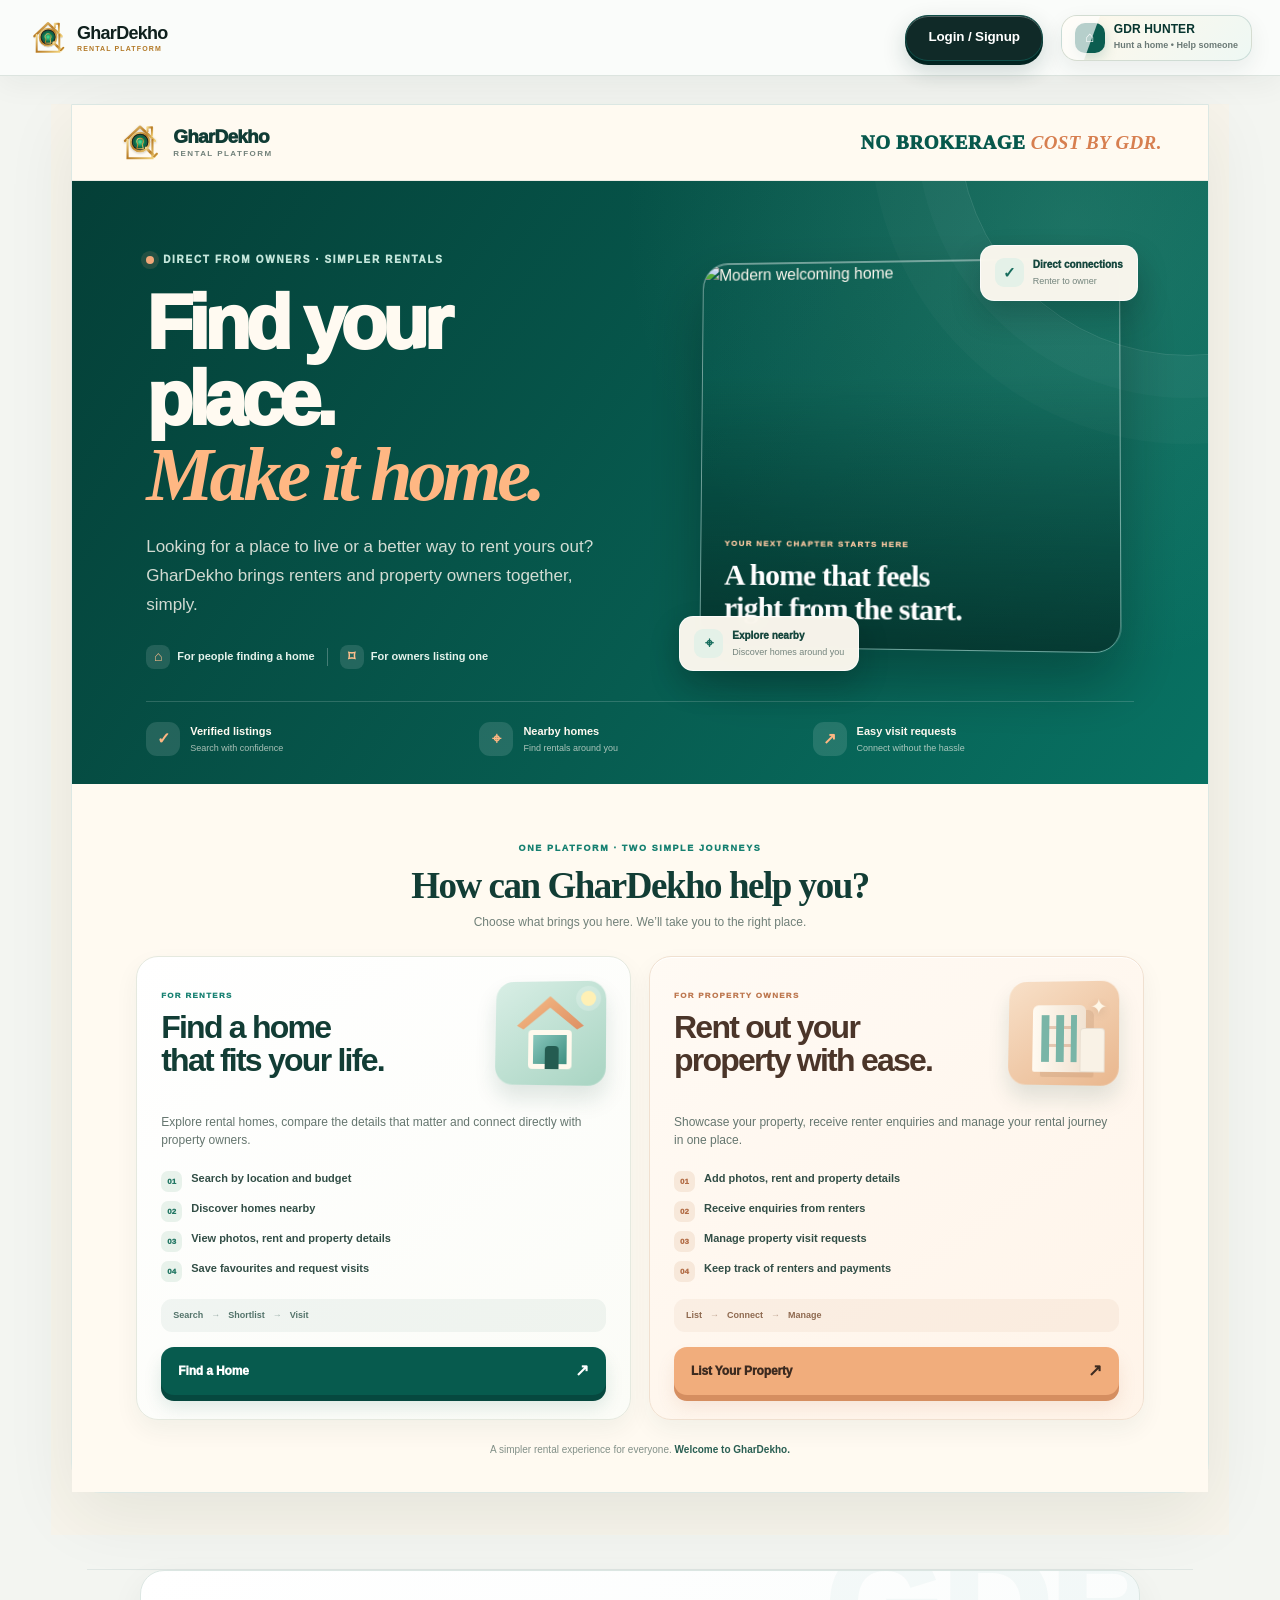
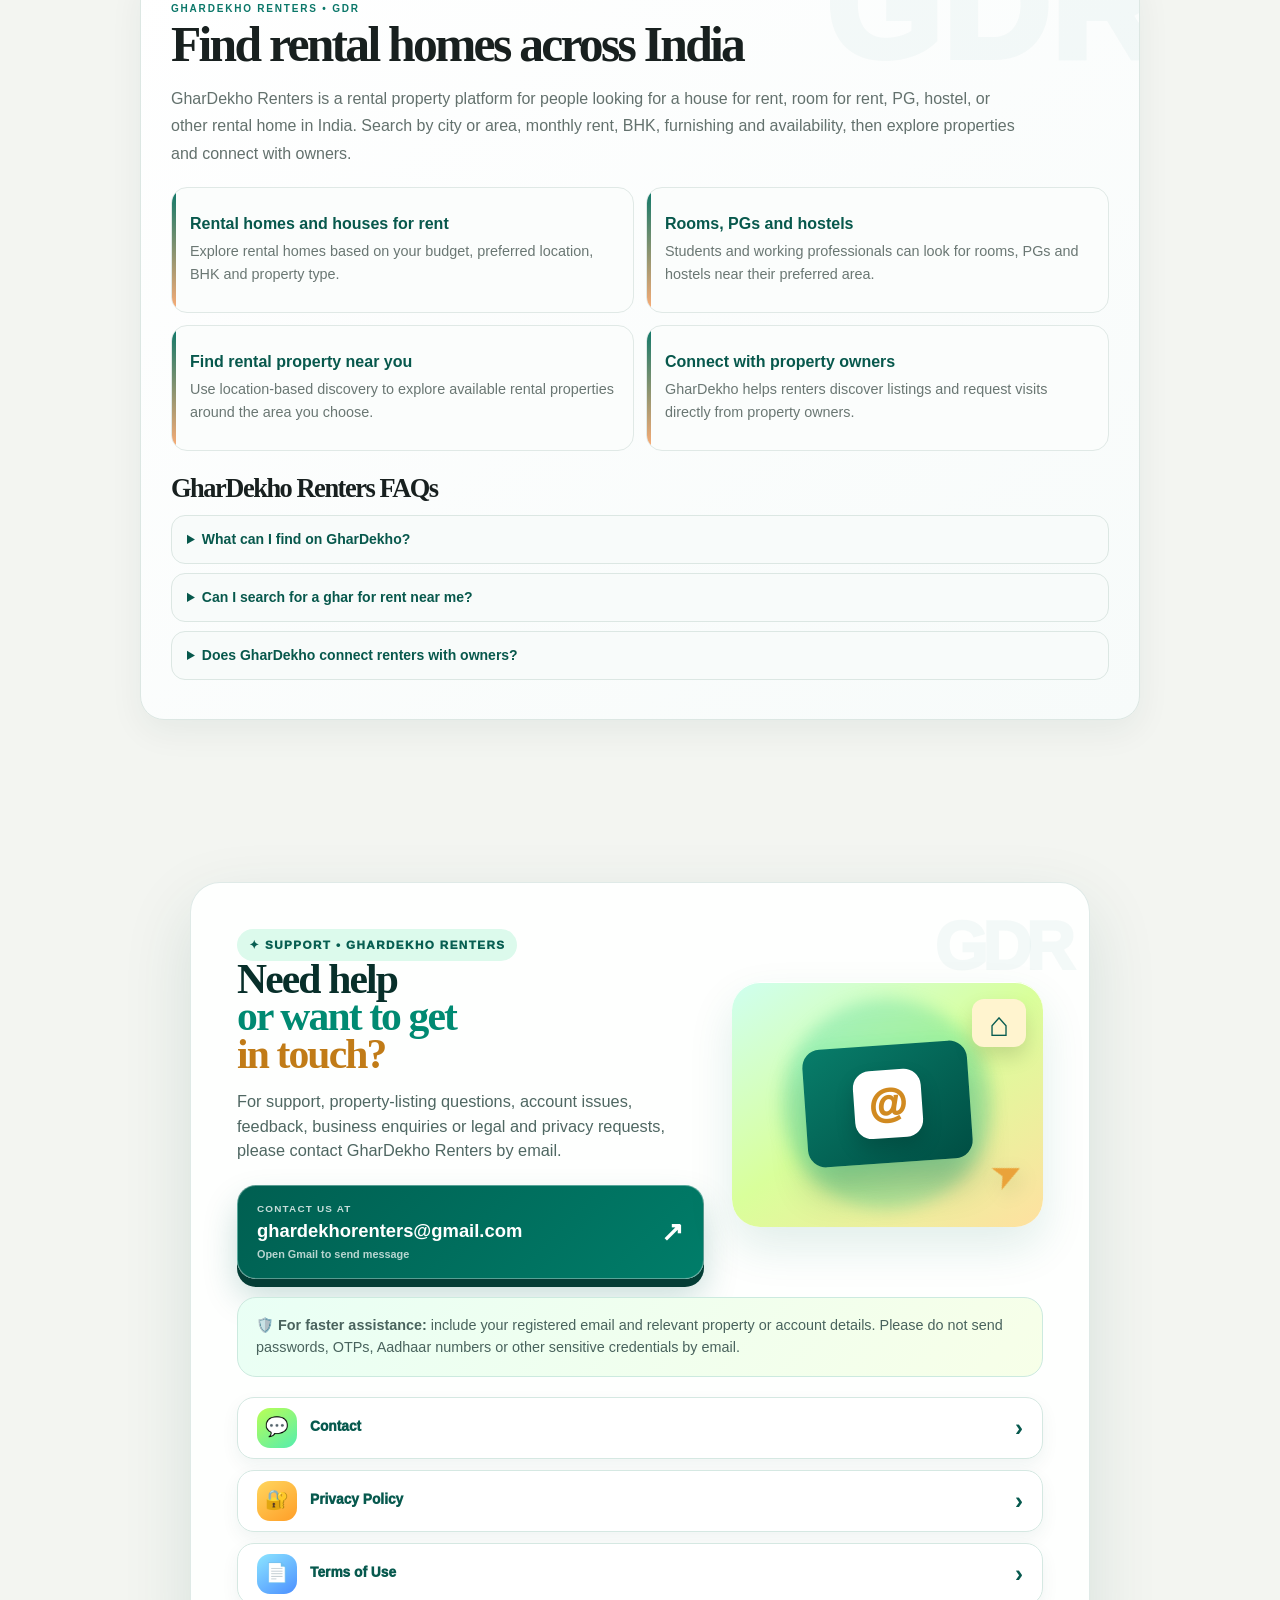
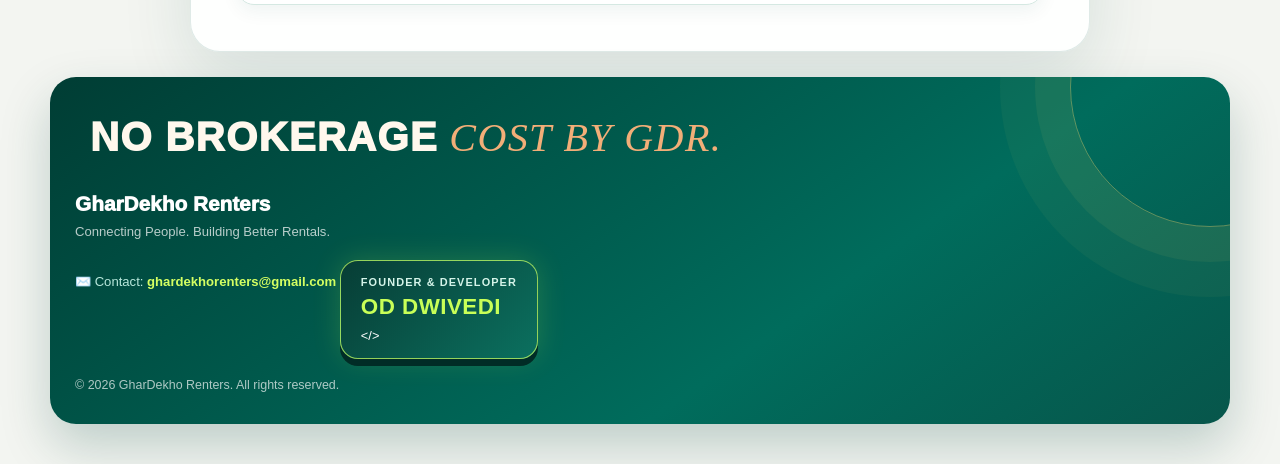
==== commit 31c0e1b5: "Apply renter dashboard UI refinement" ====
--- a/index.html
+++ b/index.html
@@ -21023,6 +21023,8 @@
 
 
 
+
+
 <script src="/assets/gdr-property-studio.js?v=20261121-pin-required1" defer></script>
 </body>
 
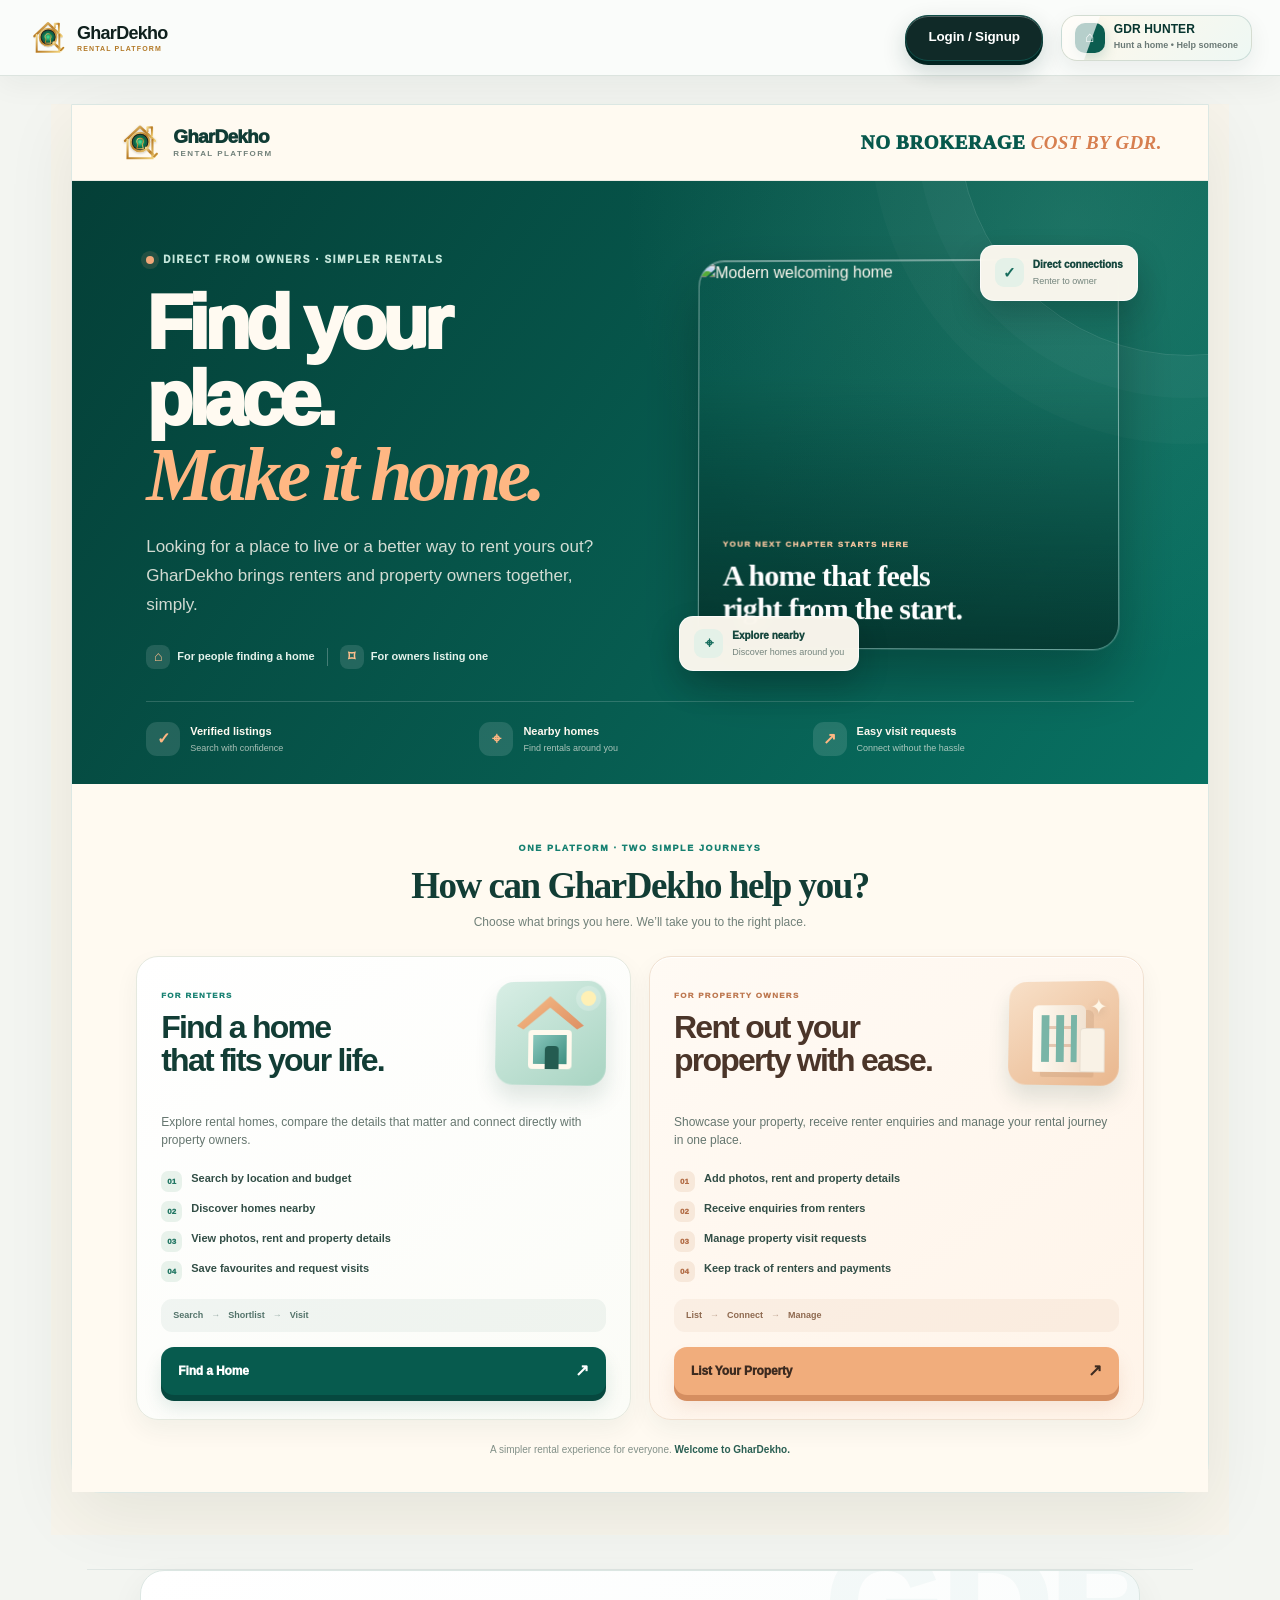
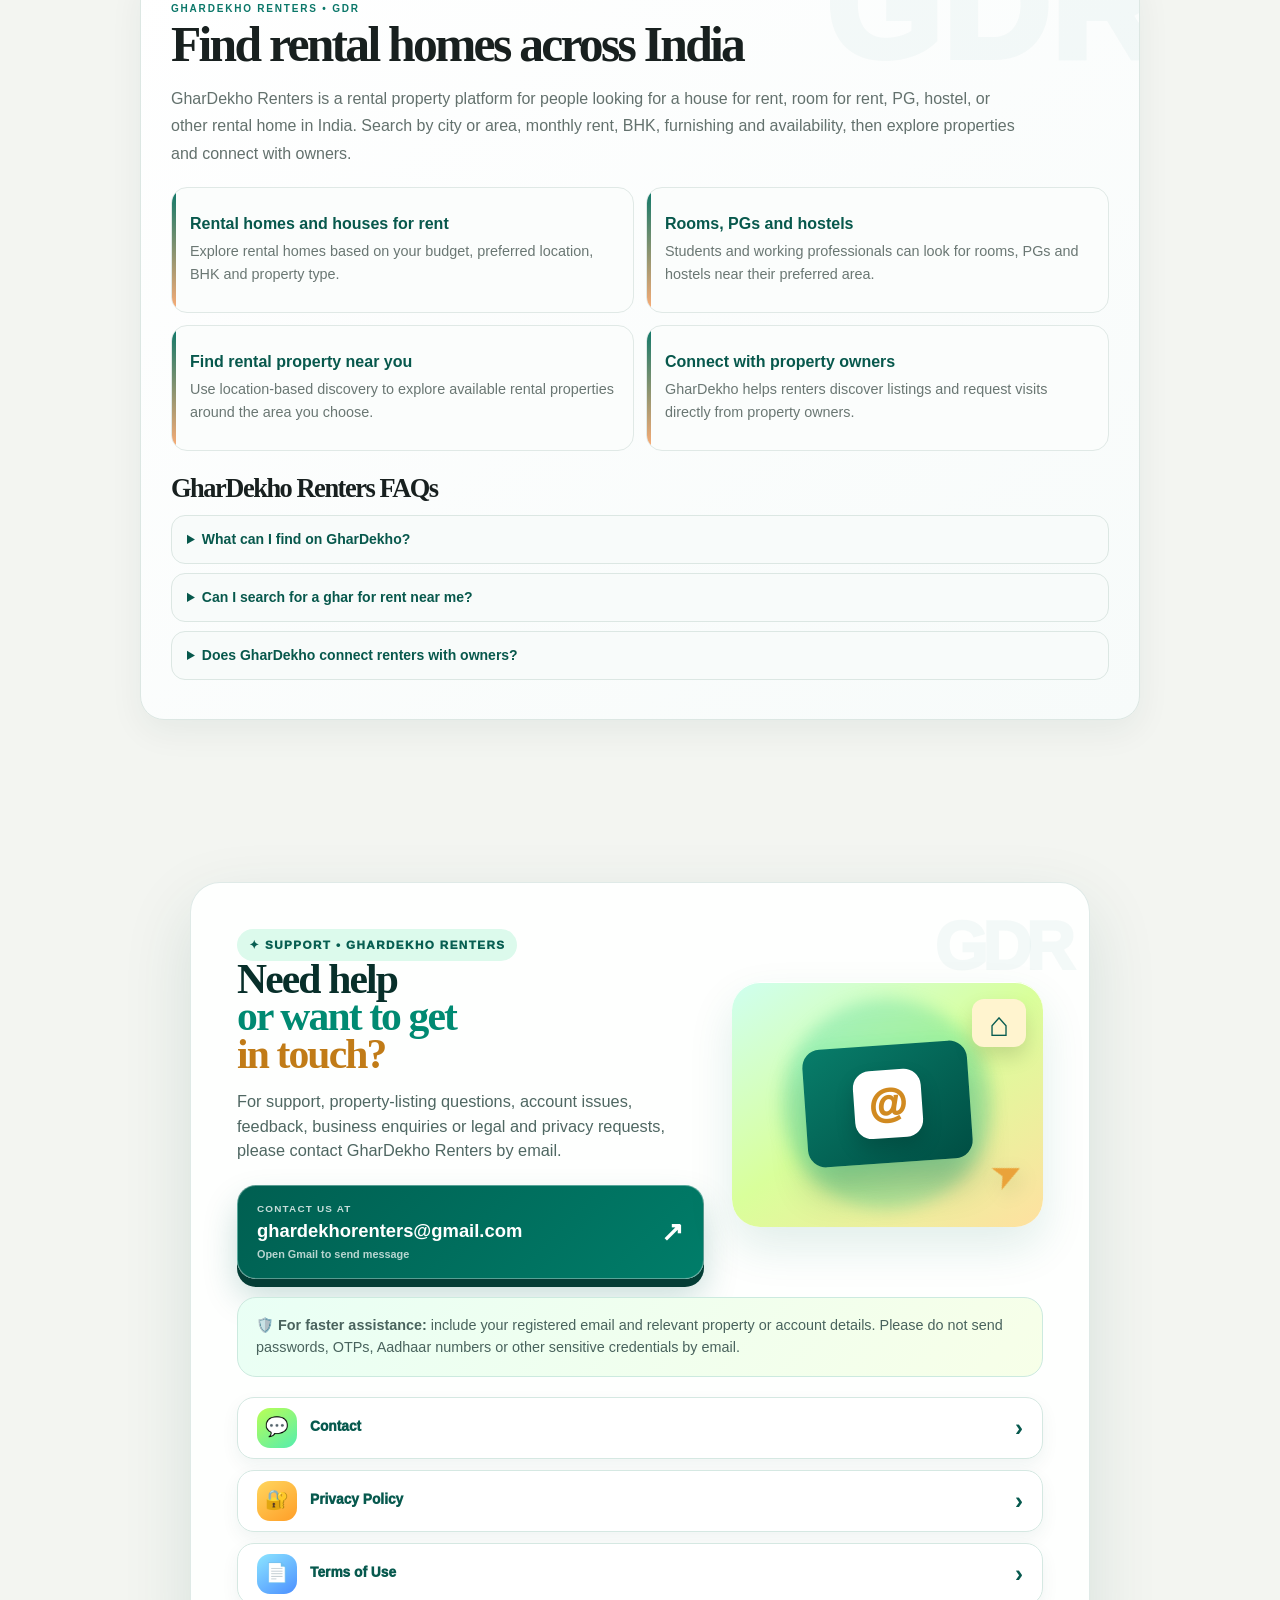
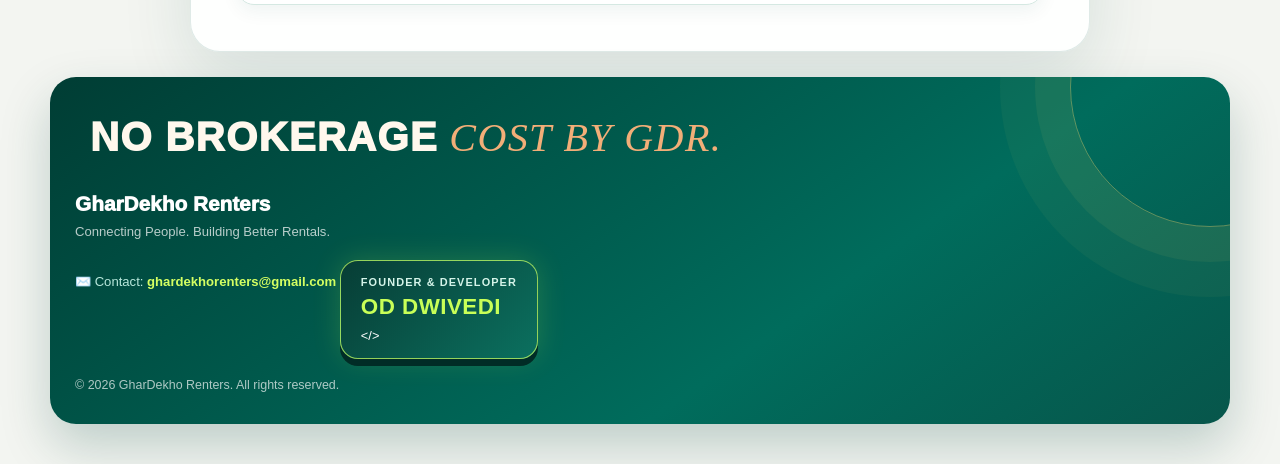
==== commit fcb64a08: "Apply renter dashboard UI refinement" ====
--- a/index.html
+++ b/index.html
@@ -10336,7 +10336,10 @@
 
         
 function setAuthLoginMode(isLoginMode){
+    const mode = isLoginMode ? "signin" : "signup";
+    window.__gdAuthMode = mode;
     const phoneField = document.getElementById("userPhone")?.closest(".gd-v4-field");
+    const phoneInput = document.getElementById("userPhone");
     const nameField = document.getElementById("userName")?.closest(".gd-v4-field");
     const termsField = document.getElementById("signupTermsField");
     const title = document.getElementById("premiumAuthTitle");
@@ -10345,7 +10348,15 @@
     const loginButton = document.getElementById("loginSubmitBtn");
     const signInTab = document.getElementById("authSignInTab");
     const signUpTab = document.getElementById("authSignUpTab");
-    if (phoneField) phoneField.style.display = "";
+
+    if (phoneField) {
+        phoneField.dataset.gdAuthMode = mode;
+        phoneField.style.display = isLoginMode ? "none" : "grid";
+    }
+    if (phoneInput) {
+        phoneInput.required = !isLoginMode;
+        phoneInput.setAttribute("aria-required", isLoginMode ? "false" : "true");
+    }
     if (nameField) nameField.style.display = isLoginMode ? "none" : "";
     if (termsField) termsField.style.display = isLoginMode ? "none" : "grid";
     if (signupButton) signupButton.style.display = isLoginMode ? "none" : "";
@@ -10358,14 +10369,20 @@
         signUpTab.style.background = isLoginMode ? "transparent" : "#0b3430";
         signUpTab.style.color = isLoginMode ? "#0b3430" : "#fff";
     }
-    if (isLoginMode) {
-        if (title) title.textContent = pendingLoginRole === "owner" ? "Welcome back, Owner" : "Welcome back, Renter";
-        if (intro) intro.textContent = pendingLoginRole === "owner"
+    const selectedRole = document.querySelector('input[name="accountRole"]:checked')?.value === "owner" ? "owner" : "renter";
+    if (title) title.textContent = isLoginMode
+        ? (pendingLoginRole === "owner" ? "Welcome back, Owner" : "Welcome back, Renter")
+        : (selectedRole === "owner" ? "Create your Owner account" : "Create your Renter account");
+    if (intro) intro.textContent = isLoginMode
+        ? (pendingLoginRole === "owner"
             ? "Sign in to manage properties, listings and renter visits."
-            : "Sign in to discover homes, save properties and manage visits.";
-    } else {
-        if (title) title.textContent = "Create your GharDekho account";
-        if (intro) intro.textContent = "Create your account to find homes or manage your property.";
+            : "Sign in to discover homes, save properties and manage visits.")
+        : (selectedRole === "owner"
+            ? "Create your Owner profile, then list your property after signing in."
+            : "Create your Renter profile to discover homes, save favourites and request visits.");
+
+    if (typeof window.__gdSyncAuthPhoneMode === "function") {
+        window.__gdSyncAuthPhoneMode();
     }
 }
 
@@ -10387,27 +10404,40 @@
 }
 
 function applyLoginRolePresentation(role){
-    setAuthLoginMode(true);
     const selectedRole = role === "owner" ? "owner" : "renter";
-    const title=document.getElementById("premiumAuthTitle");
-    const intro=document.getElementById("premiumAuthIntro");
-    const brand=document.getElementById("gdAuthBrandText");
-    const hint=document.getElementById("loginRoleHint");
-    const benefit=document.getElementById("gdAuthBenefit3");
-
-    if(title) title.textContent = selectedRole === "owner" ? "Welcome back, Owner" : "Welcome back, Renter";
-    if(intro) intro.textContent = selectedRole === "owner"
-        ? "Sign in to manage properties, listings and renter visits."
-        : "Sign in to discover homes, save properties and manage visits.";
-    if(brand) brand.textContent = selectedRole === "owner"
-        ? "A premium workspace for owners to list, edit and manage their rental properties."
-        : "A polished rental experience for discovering homes and arranging visits.";
-    if(benefit) benefit.textContent = selectedRole === "owner"
+    const signupMode = window.__gdAuthMode === "signup";
+    setAuthLoginMode(!signupMode);
+
+    const title = document.getElementById("premiumAuthTitle");
+    const intro = document.getElementById("premiumAuthIntro");
+    const brand = document.getElementById("gdAuthBrandText");
+    const hint = document.getElementById("loginRoleHint");
+    const benefit = document.getElementById("gdAuthBenefit3");
+
+    if (signupMode) {
+        if (title) title.textContent = selectedRole === "owner" ? "Create your Owner account" : "Create your Renter account";
+        if (intro) intro.textContent = selectedRole === "owner"
+            ? "Create your Owner profile, then list your property after signing in."
+            : "Create your Renter profile to discover homes, save favourites and request visits.";
+        if (hint) hint.textContent = selectedRole === "owner"
+            ? "Owner selected. Enter your name, email, Indian mobile number and password to create your Owner account."
+            : "Renter selected. Enter your name, email, Indian mobile number and password to create your Renter account.";
+    } else {
+        if (title) title.textContent = selectedRole === "owner" ? "Welcome back, Owner" : "Welcome back, Renter";
+        if (intro) intro.textContent = selectedRole === "owner"
+            ? "Sign in to manage properties, listings and renter visits."
+            : "Sign in to discover homes, save properties and manage visits.";
+        if (hint) hint.textContent = selectedRole === "owner"
+            ? "Use your registered email and password. An existing Renter account can enable Owner access from its dashboard."
+            : "Sign in with your registered email and password. No phone number is needed on this screen.";
+    }
+
+    if (brand) brand.textContent = selectedRole === "owner"
+        ? "A dedicated workspace for owners to list, edit and manage rental properties."
+        : "A simple rental experience for discovering homes and arranging visits.";
+    if (benefit) benefit.textContent = selectedRole === "owner"
         ? "Manage your listings with ease"
         : "Find homes that fit your needs";
-    if(hint) hint.textContent = selectedRole === "owner"
-        ? "Use the same email and password. If Owner access is not enabled yet, GharDekho will enable it for this account."
-        : "Login with your Email + Phone + Password. Google sign-in is optional.";
 }
 
 function bindLoginRoleControls(){
@@ -10902,7 +10932,7 @@
                 role,
                 roles: normalizedRoles.length ? normalizedRoles.map(value => value === "renter" ? "tenant" : value) : [role === "owner" ? "owner" : "tenant"]
             }, { onConflict: "id" })
-            .select("id,name,email,phone,role")
+            .select("id,name,email,phone,role,roles")
             .maybeSingle();
 
     if (!createError && createdProfile) {
@@ -11000,6 +11030,58 @@
     activeRole = normalized === "tenant" ? "renter" : "owner";
     sessionStorage.setItem("gd_active_role", activeRole);
     sessionStorage.setItem("gd_pending_login_role", activeRole);
+    return true;
+}
+
+async function completePendingOAuthSignup() {
+    if (sessionStorage.getItem("gd_pending_oauth_signup") !== "true") return true;
+    const selectedRole = sessionStorage.getItem("gd_pending_oauth_signup_role") === "owner" ? "owner" : "renter";
+    const phone = normalizePhone(sessionStorage.getItem("gd_pending_oauth_phone") || "");
+    const clearPending = () => {
+        sessionStorage.removeItem("gd_pending_oauth_signup");
+        sessionStorage.removeItem("gd_pending_oauth_signup_role");
+        sessionStorage.removeItem("gd_pending_oauth_phone");
+    };
+
+    if (!currentUser || !currentProfile || gharDekhoPhoneError(phone)) {
+        clearPending();
+        showMessage("backendMessage", "Google sign-in succeeded, but the signup phone details could not be verified. Please edit your profile and try again.", "error");
+        return false;
+    }
+
+    const { data: updatedProfile, error } = await supabaseClient
+        .from("users")
+        .update({ phone })
+        .eq("id", currentUser.id)
+        .select("id,name,email,phone,role,roles")
+        .maybeSingle();
+
+    if (error || !updatedProfile) {
+        clearPending();
+        showMessage("backendMessage", error?.message || "Your phone number could not be saved. Please use a different registered mobile number or edit your profile.", "error");
+        return false;
+    }
+
+    currentProfile = updatedProfile;
+    if (selectedRole === "owner") {
+        const ownerReady = await saveActiveAccountRole("owner");
+        if (!ownerReady) {
+            clearPending();
+            activeRole = "renter";
+            pendingLoginRole = "renter";
+            sessionStorage.setItem("gd_active_role", "renter");
+            sessionStorage.setItem("gd_pending_login_role", "renter");
+            showMessage("backendMessage", "Your Google account is ready as a Renter. Owner access could not be enabled yet; use List a Property → Enable Owner access from your Renter dashboard.", "error");
+            return false;
+        }
+    }
+
+    clearPending();
+    activeRole = selectedRole;
+    pendingLoginRole = selectedRole;
+    sessionStorage.setItem("gd_active_role", selectedRole);
+    sessionStorage.setItem("gd_pending_login_role", selectedRole);
+    sessionStorage.setItem("gd_login_destination", selectedRole);
     return true;
 }
 
@@ -11333,6 +11415,7 @@
     currentProfile = profile;
     updateDashboardProfile();
     if(await requireMandatoryPhoneProfile())return;
+    await completePendingOAuthSignup();
 
     const emailInput = document.getElementById("userEmail");
     const nameInput = document.getElementById("userName");
@@ -11411,22 +11494,36 @@
         // already registered as Owners (including dual renter+owner accounts)
         // may enter/switch to the Owner dashboard.
         if (!roles.includes("owner")) {
-            // A stale Owner preference can survive a role switch in browser
-            // storage. Restore the default Renter experience silently instead
-            // of leaving an Owner-only error banner on every public page.
-            activeRole = "renter";
-            pendingLoginRole = "renter";
-            sessionStorage.setItem("gd_active_role", "renter");
-            sessionStorage.setItem("gd_pending_login_role", "renter");
-            localStorage.setItem("gd_preferred_role", "renter");
-            const backendMessage = document.getElementById("backendMessage");
-            if (backendMessage) {
-                backendMessage.textContent = "";
-                backendMessage.className = "backend-message";
+            const hasRenterAccess = roles.includes("renter");
+            const consent = hasRenterAccess && window.confirm(
+                "This Google account already has a Renter profile. Enable Owner access for this same account too? Your Renter access will remain available."
+            );
+            const ownerEnabled = consent
+                ? await saveActiveAccountRole("owner").catch(error => {
+                    console.warn("Google Owner role activation failed:", error);
+                    return false;
+                })
+                : false;
+
+            if (!ownerEnabled || !getAccountRoles(currentProfile).includes("owner")) {
+                activeRole = "renter";
+                pendingLoginRole = "renter";
+                sessionStorage.setItem("gd_active_role", "renter");
+                sessionStorage.setItem("gd_pending_login_role", "renter");
+                localStorage.setItem("gd_preferred_role", "renter");
+                const backendMessage = document.getElementById("backendMessage");
+                if (backendMessage) {
+                    backendMessage.textContent = hasRenterAccess
+                        ? (consent
+                            ? "Owner access could not be enabled. Your Renter account is unchanged. Please try again from List a Property → Enable Owner access."
+                            : "This Google account has Renter access. To use the Owner portal too, choose Owner again and approve enabling Owner access for this same account.")
+                        : "This Google account does not have Owner access. Please create or activate an Owner profile first.";
+                    backendMessage.className = "backend-message error";
+                }
+                setRoleSpecificUI("renter");
+                await renderActiveDashboard();
+                return;
             }
-            setRoleSpecificUI("renter");
-            await renderActiveDashboard();
-            return;
         }
         activeRole = "owner";
     } else {
@@ -11535,7 +11632,9 @@
             console.error("Signup error:", error);
             const signupErrorText = String(error?.message || "").toLowerCase();
             if (signupErrorText.includes("phone number is already registered") || signupErrorText.includes("already registered with another ghardekho account") || signupErrorText.includes("already registered") || signupErrorText.includes("email address already exists") || signupErrorText.includes("email_exists")) {
-                authMessage.textContent = "We couldn't complete sign-up with those details. Please check the information and try again, or use Login/Forgot password if you already have an account.";
+                authMessage.textContent = selectedRole === "owner"
+                    ? "This email already has an account. Choose Login. If it is your Renter account, sign in and use List a Property → Enable Owner access. You do not need a second account."
+                    : "This email or phone is already registered. Choose Login or Forgot password to access your existing account.";
                 return;
             }
             authMessage.textContent = getFriendlyAuthError(error);
@@ -11548,7 +11647,9 @@
          * Never tell the user that a new account was created in that case.
          */
         if (data?.user && Array.isArray(data.user.identities) && data.user.identities.length === 0) {
-            authMessage.textContent = "We couldn't complete sign-up with those details. If you already have an account, try logging in or resetting your password.";
+            authMessage.textContent = selectedRole === "owner"
+                ? "This email already has an account. Choose Login. If it is your Renter account, sign in and use List a Property → Enable Owner access. You do not need a second account."
+                : "This email is already registered. Choose Login or Forgot password to access your existing account.";
             return;
         }
 
@@ -11720,18 +11821,9 @@
 
         currentUser = data.user;
 
-        // Phone is a required login field, but it is NOT used as a password
-        // credential or a unique identity key. Authenticate with Email + Password;
-        // the phone field only needs to contain a valid Indian mobile number.
-        // This keeps password-reset accounts and Google-created accounts usable
-        // even when their older profile row has no stored phone value.
-
-        /*
-         * LOGIN AUTHENTICATION:
-         * Renter/Owner login uses email + password.
-         * A valid phone number is required in the form, but it is not used
-         * as the authentication credential. Google is optional.
-         */
+        // Password login uses the registered Email + Password only.
+        // Indian mobile validation is required during account creation, not
+        // again on every login. Older and Google-created accounts remain usable.
 
         /*
          * ADMIN LOGIN MODE:
@@ -11788,17 +11880,17 @@
         // If Renter was selected on this login, make sure renter access is also
         // present in the account's persistent roles. This does NOT remove Owner.
         if (selectedLoginRole === "renter") {
-            const { data: profileBeforeRoleSync } = await withAuthTimeout(
-                supabaseClient
-                    .from("users")
-                    .select("id,name,email,phone,role,roles")
-                    .eq("id", currentUser.id)
-                    .maybeSingle(),
+            const { profile: profileBeforeRoleSync, error: profileLoadError } = await withAuthTimeout(
+                loadOwnProfileWithRetry(),
                 "Profile loading",
                 10000
-            );
+            ).catch(error => ({ profile: null, error }));
 
             currentProfile = profileBeforeRoleSync || currentProfile;
+            if (profileLoadError || !currentProfile) {
+                authMessage.textContent = "Your password was accepted, but your account profile is still syncing. Please try logging in again in a moment.";
+                return;
+            }
             if (currentProfile) {
                 const renterRoleReady = await withAuthTimeout(
                     saveActiveAccountRole("renter"),
@@ -11809,14 +11901,20 @@
                     return false;
                 });
                 if (!renterRoleReady) {
-                    /* Authentication itself succeeded. Do not lock the user
-                       out of the dashboard because a secondary role-profile
-                       persistence update failed. Keep the selected role in
-                       the current session and continue. */
-                    console.warn("Renter role persistence failed; continuing with authenticated session.");
-                    const existing = getAccountRoles(currentProfile);
-                    currentProfile.roles = [...new Set([...existing, "renter"])];
-                    currentProfile.role = "tenant";
+                    console.error("Renter role persistence failed; refusing client-only role access.");
+                    authMessage.textContent = "Your password was accepted, but Renter access could not be verified or saved. Please try again. No role changes were made.";
+                    await supabaseClient.auth.signOut().catch(error => console.warn("Sign-out after Renter role failure:", error));
+                    currentUser = null;
+                    currentProfile = null;
+                    window.__gdRoleAccessDenied = true;
+                    window.__gdLoginAttemptActive = false;
+                    activeRole = "renter";
+                    pendingLoginRole = "renter";
+                    sessionStorage.setItem("gd_pending_login_role", "renter");
+                    sessionStorage.setItem("gd_active_role", "renter");
+                    await updateAuthUI();
+                    authMessage.textContent = "Your password was accepted, but Renter access could not be verified or saved. Please try again. No role changes were made.";
+                    return;
                 }
             }
         }
@@ -11868,81 +11966,101 @@
             // Otherwise an account whose users.roles still contains only renter
             // can authenticate successfully but renderActiveDashboard() will
             // reject the Owner destination because roles.includes("owner") is false.
-            const { data: profileBeforeOwnerSync } = await withAuthTimeout(
-                supabaseClient
-                    .from("users")
-                    .select("id,name,email,phone,role,roles")
-                    .eq("id", currentUser.id)
-                    .maybeSingle(),
+            const { profile: profileBeforeOwnerSync, error: ownerProfileLoadError } = await withAuthTimeout(
+                loadOwnProfileWithRetry(),
                 "Owner profile loading",
                 10000
-            );
+            ).catch(error => ({ profile: null, error }));
 
             currentProfile = profileBeforeOwnerSync || currentProfile;
+            if (ownerProfileLoadError || !currentProfile) {
+                authMessage.textContent = "Your password was accepted, but your Owner profile is still syncing. Please try logging in again in a moment.";
+                return;
+            }
             if (!currentProfile) {
                 authMessage.textContent = "Login succeeded, but your account profile could not be loaded. Please try again.";
                 return;
             }
 
+            let ownerRoleEnabledFromConsent = false;
             if (!getAccountRoles(currentProfile).includes("owner")) {
                 const availableRoles = getAccountRoles(currentProfile);
                 if (availableRoles.includes("renter")) {
-                    // A valid renter signed in from the Owner tab: keep the
-                    // authenticated session and route to the role they actually have.
-                    activeRole = "renter";
-                    pendingLoginRole = "renter";
-                    sessionStorage.setItem("gd_active_role", "renter");
-                    sessionStorage.setItem("gd_pending_login_role", "renter");
-                    sessionStorage.setItem("gd_login_destination", "renter");
-                    authMessage.textContent = "This account has Renter access, so we opened your Renter dashboard. Create an Owner account to list properties.";
-                    await withAuthTimeout(updateAuthUI(), "Renter dashboard preparation", 12000);
-                    setRoleSpecificUI("renter");
-                    const landing = document.getElementById("loggedOutLanding");
-                    const loginSection = document.getElementById("loginSection");
-                    const homeSection = document.getElementById("homeSection");
-                    const propertiesSection = document.getElementById("propertiesSection");
-                    const dashboard = document.getElementById("dashboardSection");
-                    if (landing) landing.style.display = "none";
-                    if (loginSection) loginSection.style.display = "none";
-                    if (homeSection) homeSection.style.display = "none";
-                    if (propertiesSection) propertiesSection.style.display = "none";
-                    if (dashboard) dashboard.style.display = "block";
-                    document.body.classList.remove("gd-auth-page", "gd-renter-explore-mode");
-                    await withAuthTimeout(renderActiveDashboard(), "Renter dashboard loading", 12000).catch(error => {
-                        console.warn("Renter dashboard loading timed out:", error);
-                    });
-                    scrollToSection("dashboardSection");
+                    // Selecting Owner on the login form is an explicit request.
+                    // Ask once before enabling the second role on the same Auth user.
+                    const consentToEnableOwner = window.confirm(
+                        "This email already has a Renter account. Enable Owner access for this same account too? Your Renter access will remain available."
+                    );
+                    if (consentToEnableOwner) {
+                        ownerRoleEnabledFromConsent = await withAuthTimeout(
+                            saveActiveAccountRole("owner"),
+                            "Owner access activation",
+                            10000
+                        ).catch(error => {
+                            console.warn("Owner access activation failed:", error);
+                            return false;
+                        });
+                    }
+
+                    if (!ownerRoleEnabledFromConsent) {
+                        activeRole = "renter";
+                        pendingLoginRole = "renter";
+                        sessionStorage.setItem("gd_active_role", "renter");
+                        sessionStorage.setItem("gd_pending_login_role", "renter");
+                        sessionStorage.setItem("gd_login_destination", "renter");
+                        authMessage.textContent = consentToEnableOwner
+                            ? "Owner access could not be enabled yet. Your Renter account is unchanged. Use List a Property → Enable Owner access from your Renter dashboard to try again."
+                            : "This email already has a Renter account. You do not need a second account; use List a Property → Enable Owner access from your Renter dashboard.";
+                        await withAuthTimeout(updateAuthUI(), "Renter dashboard preparation", 12000);
+                        setRoleSpecificUI("renter");
+                        const landing = document.getElementById("loggedOutLanding");
+                        const loginSection = document.getElementById("loginSection");
+                        const homeSection = document.getElementById("homeSection");
+                        const propertiesSection = document.getElementById("propertiesSection");
+                        const dashboard = document.getElementById("dashboardSection");
+                        if (landing) landing.style.display = "none";
+                        if (loginSection) loginSection.style.display = "none";
+                        if (homeSection) homeSection.style.display = "none";
+                        if (propertiesSection) propertiesSection.style.display = "none";
+                        if (dashboard) dashboard.style.display = "block";
+                        document.body.classList.remove("gd-auth-page", "gd-renter-explore-mode");
+                        await withAuthTimeout(renderActiveDashboard(), "Renter dashboard loading", 12000).catch(error => {
+                            console.warn("Renter dashboard loading timed out:", error);
+                        });
+                        scrollToSection("dashboardSection");
+                        return;
+                    }
+                } else {
+                    // Never grant Owner access to an account with no existing
+                    // Renter/Owner membership just because Owner was selected.
+                    window.__gdRoleAccessDenied = true;
+                    activeRole = "owner";
+                    pendingLoginRole = "owner";
+                    sessionStorage.setItem("gd_pending_login_role", "owner");
+                    sessionStorage.setItem("gd_active_role", "owner");
+                    sessionStorage.removeItem("gd_login_destination");
+                    authMessage.textContent = "This account does not have Owner access. Please create an Owner account or use the correct login option.";
+                    try {
+                        await supabaseClient.auth.signOut();
+                    } catch (signOutError) {
+                        console.warn("Owner access sign-out failed:", signOutError);
+                    }
+                    currentUser = null;
+                    currentProfile = null;
+                    setRoleSpecificUI("owner");
+                    const ownerLoginSection = document.getElementById("loginSection");
+                    const ownerDashboard = document.getElementById("dashboardSection");
+                    const ownerLanding = document.getElementById("loggedOutLanding");
+                    if (ownerLanding) ownerLanding.style.display = "none";
+                    if (ownerDashboard) ownerDashboard.style.display = "none";
+                    if (ownerLoginSection) ownerLoginSection.style.display = "grid";
+                    document.body.classList.add("gd-auth-page");
+                    applyLoginRolePresentation("owner");
                     return;
                 }
-                // This account has no Renter or Owner role; do not grant one
-                // merely because the user selected the Owner login tab.
-                window.__gdRoleAccessDenied = true;
-                activeRole = "owner";
-                pendingLoginRole = "owner";
-                sessionStorage.setItem("gd_pending_login_role", "owner");
-                sessionStorage.setItem("gd_active_role", "owner");
-                sessionStorage.removeItem("gd_login_destination");
-                authMessage.textContent = "This account does not have Owner access. Please create an Owner account or use the correct login option.";
-                try {
-                    await supabaseClient.auth.signOut();
-                } catch (signOutError) {
-                    console.warn("Owner access sign-out failed:", signOutError);
-                }
-                currentUser = null;
-                currentProfile = null;
-                setRoleSpecificUI("owner");
-                const ownerLoginSection = document.getElementById("loginSection");
-                const ownerDashboard = document.getElementById("dashboardSection");
-                const ownerLanding = document.getElementById("loggedOutLanding");
-                if (ownerLanding) ownerLanding.style.display = "none";
-                if (ownerDashboard) ownerDashboard.style.display = "none";
-                if (ownerLoginSection) ownerLoginSection.style.display = "grid";
-                document.body.classList.add("gd-auth-page");
-                applyLoginRolePresentation("owner");
-                return;
             }
 
-            const ownerRoleReady = await withAuthTimeout(
+            const ownerRoleReady = ownerRoleEnabledFromConsent || await withAuthTimeout(
                 saveActiveAccountRole("owner"),
                 "Owner access sync",
                 10000
@@ -11951,14 +12069,20 @@
                 return false;
             });
             if (!ownerRoleReady) {
-                /* Authentication itself succeeded. A failure here is in the
-                   optional role/profile persistence step, not the password
-                   login. Continue using the role explicitly selected by the
-                   user for this session. */
-                console.warn("Owner role persistence failed; continuing with authenticated session.");
-                const existing = getAccountRoles(currentProfile);
-                currentProfile.roles = [...new Set([...existing, "owner"])];
-                currentProfile.role = "owner";
+                console.error("Owner role persistence failed; refusing client-only role access.");
+                authMessage.textContent = "Your password was accepted, but Owner access could not be verified or saved. Your existing account and roles are unchanged. Please try again.";
+                await supabaseClient.auth.signOut().catch(error => console.warn("Sign-out after Owner role failure:", error));
+                currentUser = null;
+                currentProfile = null;
+                window.__gdRoleAccessDenied = true;
+                window.__gdLoginAttemptActive = false;
+                activeRole = "owner";
+                pendingLoginRole = "owner";
+                sessionStorage.setItem("gd_pending_login_role", "owner");
+                sessionStorage.setItem("gd_active_role", "owner");
+                await updateAuthUI();
+                authMessage.textContent = "Your password was accepted, but Owner access could not be verified or saved. Your existing account and roles are unchanged. Please try again.";
+                return;
             }
 
             sessionStorage.setItem("gd_login_destination", "owner");
@@ -11991,25 +12115,31 @@
 async function loginWithGoogle() {
     const button = document.getElementById("googleLoginBtn");
     const authMessage = document.getElementById("authMessage");
-
-    /*
-     * Google accounts must also provide a phone number BEFORE OAuth starts.
-     * OTP/ownership verification will be added later; for now the number is
-     * checked for valid format and uniqueness when the profile is saved.
-     */
-    const selectedGoogleRole=document.querySelector('input[name="accountRole"]:checked')?.value==="owner"?"owner":"renter";
-    const googlePhoneInput=document.getElementById("userPhone");
-    const googlePhone=normalizePhone(googlePhoneInput?.value||"");
-    const googlePhoneError=gharDekhoPhoneError(googlePhone);
-    if(googlePhoneError){
-        if(authMessage)authMessage.textContent=googlePhoneError;
-        googlePhoneInput?.focus();
-        return;
+    const isSignupMode = window.__gdAuthMode === "signup";
+    const selectedGoogleRole = document.querySelector('input[name="accountRole"]:checked')?.value === "owner" ? "owner" : "renter";
+    const googlePhoneInput = document.getElementById("userPhone");
+    const googlePhone = normalizePhone(googlePhoneInput?.value || "");
+
+    if (isSignupMode) {
+        const googlePhoneError = gharDekhoPhoneError(googlePhone);
+        if (googlePhoneError) {
+            if (authMessage) authMessage.textContent = googlePhoneError;
+            googlePhoneInput?.focus();
+            return;
+        }
+        sessionStorage.setItem("gd_pending_oauth_signup", "true");
+        sessionStorage.setItem("gd_pending_oauth_signup_role", selectedGoogleRole);
+        sessionStorage.setItem("gd_pending_oauth_phone", googlePhone);
+    } else {
+        // Existing Google accounts can sign in without re-entering a phone.
+        sessionStorage.removeItem("gd_pending_oauth_signup");
+        sessionStorage.removeItem("gd_pending_oauth_signup_role");
+        sessionStorage.removeItem("gd_pending_oauth_phone");
     }
-    pendingLoginRole=selectedGoogleRole;
-    sessionStorage.setItem("gd_pending_login_role",selectedGoogleRole);
-    sessionStorage.setItem("gd_login_destination",selectedGoogleRole);
-    sessionStorage.setItem("gd_pending_oauth_phone",googlePhone);
+
+    pendingLoginRole = selectedGoogleRole;
+    sessionStorage.setItem("gd_pending_login_role", selectedGoogleRole);
+    sessionStorage.setItem("gd_login_destination", selectedGoogleRole);
 
     if (button) {
         button.disabled = true;
@@ -12018,28 +12148,28 @@
     if (authMessage) authMessage.textContent = "Opening Google account selection...";
 
     try {
-        // Always return OAuth to the exact host that started the login.
-        // This keeps local development and future custom domains working
-        // without hardcoding the current workers.dev hostname.
-        const redirectTo =
-            window.location.origin + window.location.pathname;
+        const redirectTo = window.location.origin + window.location.pathname;
         const { error } = await supabaseClient.auth.signInWithOAuth({
             provider: "google",
             options: {
                 redirectTo,
-                queryParams: {
-                    prompt: "select_account"
-                }
+                queryParams: { prompt: "select_account" }
             }
         });
 
         if (error) {
             console.error("Google login error:", error);
             if (authMessage) authMessage.textContent = getFriendlyAuthError(error);
+            sessionStorage.removeItem("gd_pending_oauth_signup");
+            sessionStorage.removeItem("gd_pending_oauth_signup_role");
+            sessionStorage.removeItem("gd_pending_oauth_phone");
         }
     } catch (error) {
         console.error("Google login error:", error);
         if (authMessage) authMessage.textContent = "Google sign-in could not be started. Please try again.";
+        sessionStorage.removeItem("gd_pending_oauth_signup");
+        sessionStorage.removeItem("gd_pending_oauth_signup_role");
+        sessionStorage.removeItem("gd_pending_oauth_phone");
     } finally {
         if (button) {
             button.disabled = false;
@@ -12047,7 +12177,8 @@
         }
     }
 }
-        async function forgotPassword() {
+
+async function forgotPassword() {
             const emailInput = document.getElementById("userEmail");
             const authMessage = document.getElementById("authMessage");
             const email = String(emailInput?.value || "").trim().toLowerCase();
@@ -19839,32 +19970,28 @@
 (function(){
   function forceSelectedRole(role){
     const selected = role === "owner" ? "owner" : "renter";
-    try{
-      pendingLoginRole=selected;
-      activeRole=selected;
-      sessionStorage.setItem("gd_pending_login_role",selected);
-      sessionStorage.setItem("gd_active_role",selected);
-      localStorage.setItem("gd_preferred_role",selected);
-    }catch(err){}
-
-    const owner=document.getElementById("roleOwner");
-    const renter=document.getElementById("roleRenter");
-    if(owner) owner.checked=selected==="owner";
-    if(renter) renter.checked=selected==="renter";
-
-    // Owner/Renter role cards are LOGIN selectors, never Sign Up selectors.
-    if(typeof setAuthLoginMode==="function") setAuthLoginMode(true);
-    if(typeof applyLoginRolePresentation==="function") applyLoginRolePresentation(selected);
-
-    const title=document.getElementById("premiumAuthTitle");
-    const intro=document.getElementById("premiumAuthIntro");
-    if(title) title.textContent=selected==="owner" ? "Welcome back, Owner" : "Welcome back, Renter";
-    if(intro) intro.textContent=selected==="owner"
-      ? "Sign in to manage properties, listings and renter visits."
-      : "Sign in to discover homes, save properties and manage visits.";
-  }
-
-  function bind(){
+    try {
+        pendingLoginRole = selected;
+        activeRole = selected;
+        sessionStorage.setItem("gd_pending_login_role", selected);
+        sessionStorage.setItem("gd_active_role", selected);
+        localStorage.setItem("gd_preferred_role", selected);
+    } catch (error) {}
+
+    const owner = document.getElementById("roleOwner");
+    const renter = document.getElementById("roleRenter");
+    if (owner) owner.checked = selected === "owner";
+    if (renter) renter.checked = selected === "renter";
+
+    // Preserve whether the user is signing in or creating an account.
+    if (typeof applyLoginRolePresentation === "function") {
+        applyLoginRolePresentation(selected);
+    } else if (typeof setAuthLoginMode === "function") {
+        setAuthLoginMode(window.__gdAuthMode !== "signup");
+    }
+}
+
+function bind(){
     const owner=document.getElementById("roleOwner");
     const renter=document.getElementById("roleRenter");
 
@@ -20330,9 +20457,11 @@
 }
 .gd-v4-stat-row small{color:rgba(255,255,255,.72) !important}
 </style>
-<style id="gdr-login-phone-force-v1">
-/* Phone is mandatory in BOTH Sign Up and Login modes. */
-body.gd-auth-page #gdAuthFormShell #gdLoginPhoneField{
+<style id="gdr-login-phone-mode-v2">
+body.gd-auth-page #gdAuthFormShell #gdLoginPhoneField[data-gd-auth-mode="signin"]{
+  display:none!important;
+}
+body.gd-auth-page #gdAuthFormShell #gdLoginPhoneField[data-gd-auth-mode="signup"]{
   display:grid!important;
   visibility:visible!important;
   opacity:1!important;
@@ -20344,41 +20473,33 @@
 }
 body.gd-auth-page #gdAuthFormShell #gdLoginPhoneField .gd-phone-wrap{
   display:flex!important;
-  visibility:visible!important;
-  opacity:1!important;
   width:100%!important;
   min-height:50px!important;
 }
-body.gd-auth-page #gdAuthFormShell #gdLoginPhoneField .gd-phone-prefix{
-  display:flex!important;
-  visibility:visible!important;
-}
-body.gd-auth-page #gdAuthFormShell #gdLoginPhoneField input{
-  display:block!important;
-  visibility:visible!important;
-  opacity:1!important;
-  color:#18201f!important;
-  -webkit-text-fill-color:#18201f!important;
-}
+body.gd-auth-page #gdAuthFormShell #gdLoginPhoneField .gd-phone-prefix{display:flex!important}
 @media(max-width:560px){
-  body.gd-auth-page #gdAuthFormShell #gdLoginPhoneField{
-    grid-column:auto!important;
-  }
+  body.gd-auth-page #gdAuthFormShell #gdLoginPhoneField[data-gd-auth-mode="signup"]{grid-column:auto!important}
 }
 </style>
-<script id="gdr-login-phone-force-v1-js">
+<script id="gdr-login-phone-mode-v2-js">
 (function(){
-  function forceLoginPhoneVisible(){
+  function syncPhoneMode(){
     const field=document.getElementById("gdLoginPhoneField");
     if(!field)return;
-    field.style.setProperty("display","grid","important");
-    field.style.setProperty("visibility","visible","important");
-    field.style.setProperty("opacity","1","important");
-  }
-  document.addEventListener("DOMContentLoaded",forceLoginPhoneVisible);
-  window.addEventListener("load",forceLoginPhoneVisible);
-  setTimeout(forceLoginPhoneVisible,300);
-  setTimeout(forceLoginPhoneVisible,1200);
+    const signup=window.__gdAuthMode==="signup";
+    const input=document.getElementById("userPhone");
+    field.dataset.gdAuthMode=signup?"signup":"signin";
+    field.style.setProperty("display",signup?"grid":"none","important");
+    field.style.setProperty("visibility",signup?"visible":"hidden","important");
+    if(input){
+      input.required=signup;
+      input.setAttribute("aria-required",signup?"true":"false");
+    }
+  }
+  window.__gdSyncAuthPhoneMode=syncPhoneMode;
+  if(document.readyState==="loading")document.addEventListener("DOMContentLoaded",syncPhoneMode,{once:true});
+  else syncPhoneMode();
+  window.addEventListener("load",syncPhoneMode);
 })();
 </script>
 
@@ -20789,7 +20910,7 @@
 </script>
 <script src="/assets/gdr-map-experience.js?v=20261116-owner-poi-single-source1"></script>
 <script src="/assets/gdr-owner-renter-page.js?v=20261114-renter-detail-route1"></script>
-<script src="/assets/gdr-rental-suite-v2.js?v=20261121-daily-late-fee1"></script>
+<script src="/assets/gdr-rental-suite-v2.js?v=20261122-remove-renter-report-card1"></script>
   <script src="/assets/gdr-owner-payments.js?v=20261121-daily-late-fee1" defer></script>
 <script src="/assets/gdr-owner-current-renters-dashboard.js?v=20261114-current-renters-mount1" defer></script>
 <script src="/assets/gdr-owner-saved-properties-cleanup.js" defer></script>
@@ -20855,6 +20976,16 @@
 
 
 <script src="/assets/gdr-admin-command-center.js?v=20261113-owner-report-launcher-remove1" defer></script>
+
+
+
+
+
+
+
+
+
+
 
 
 
